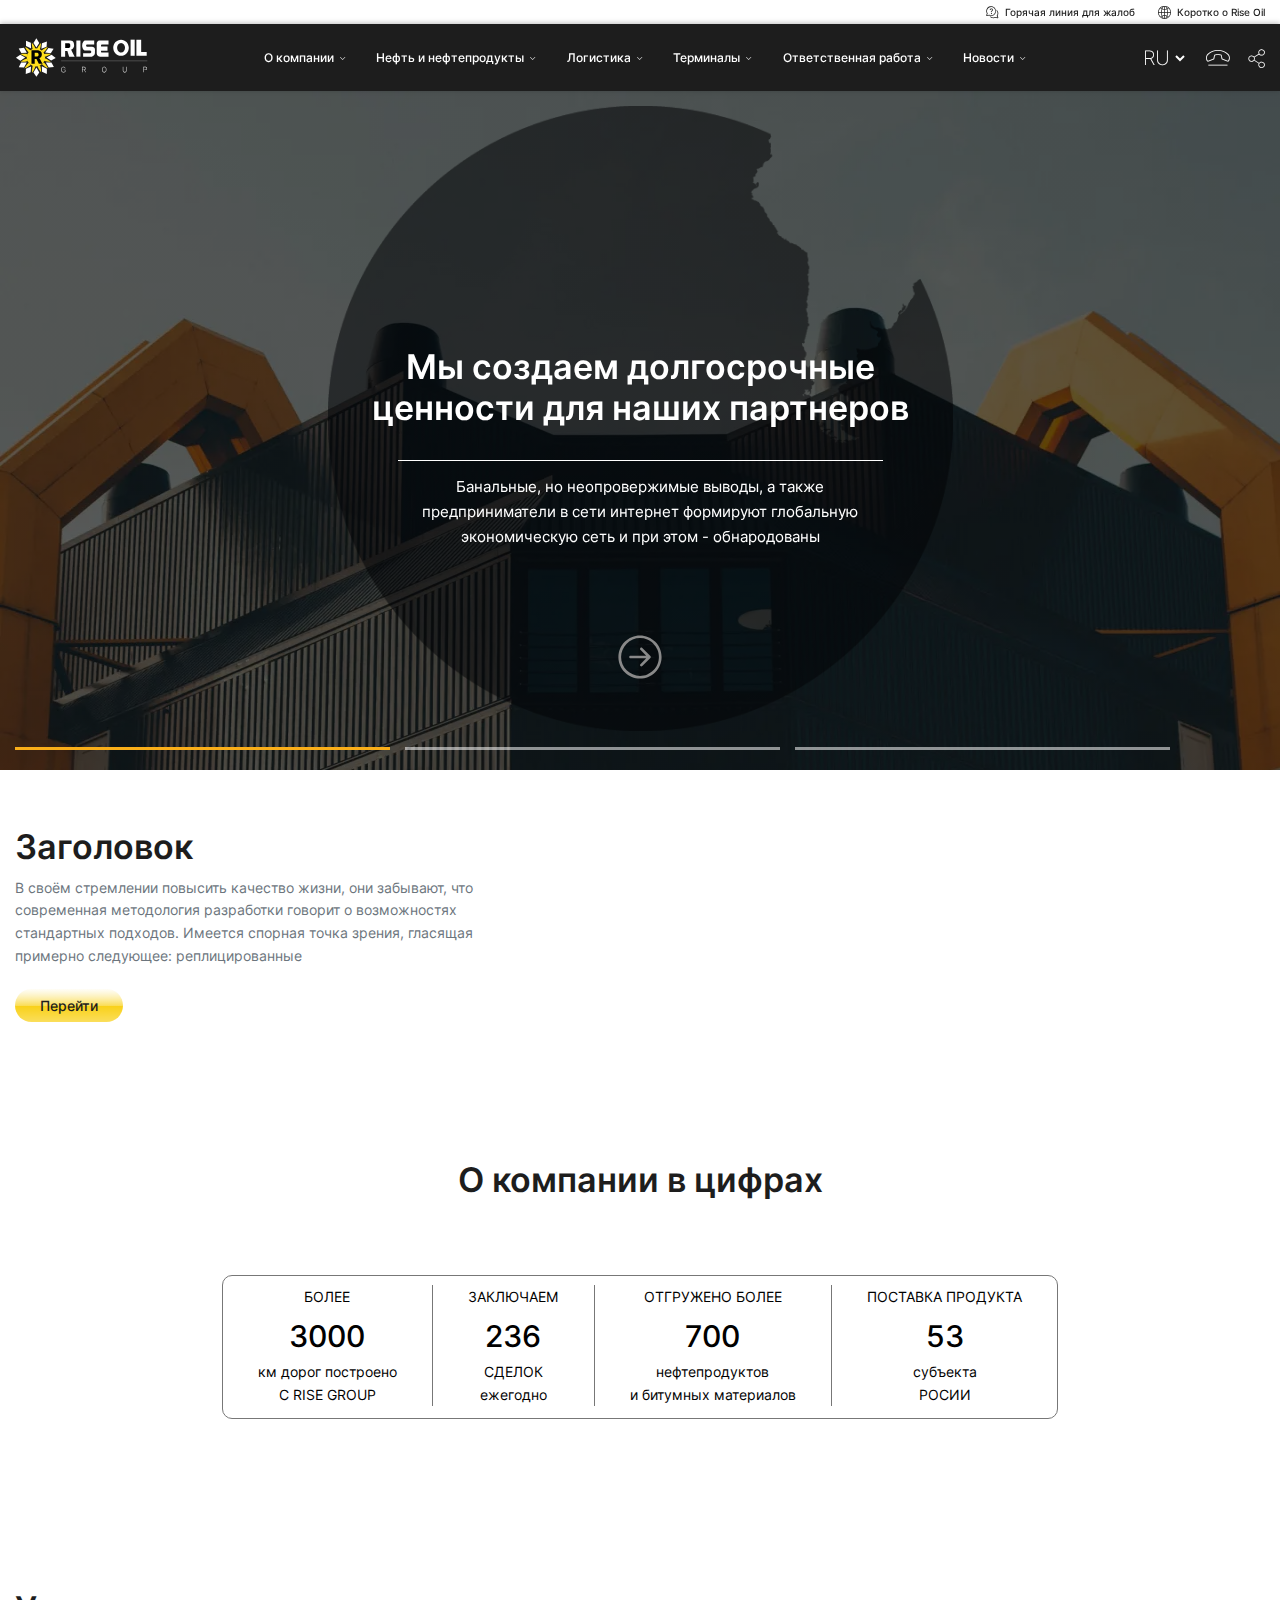
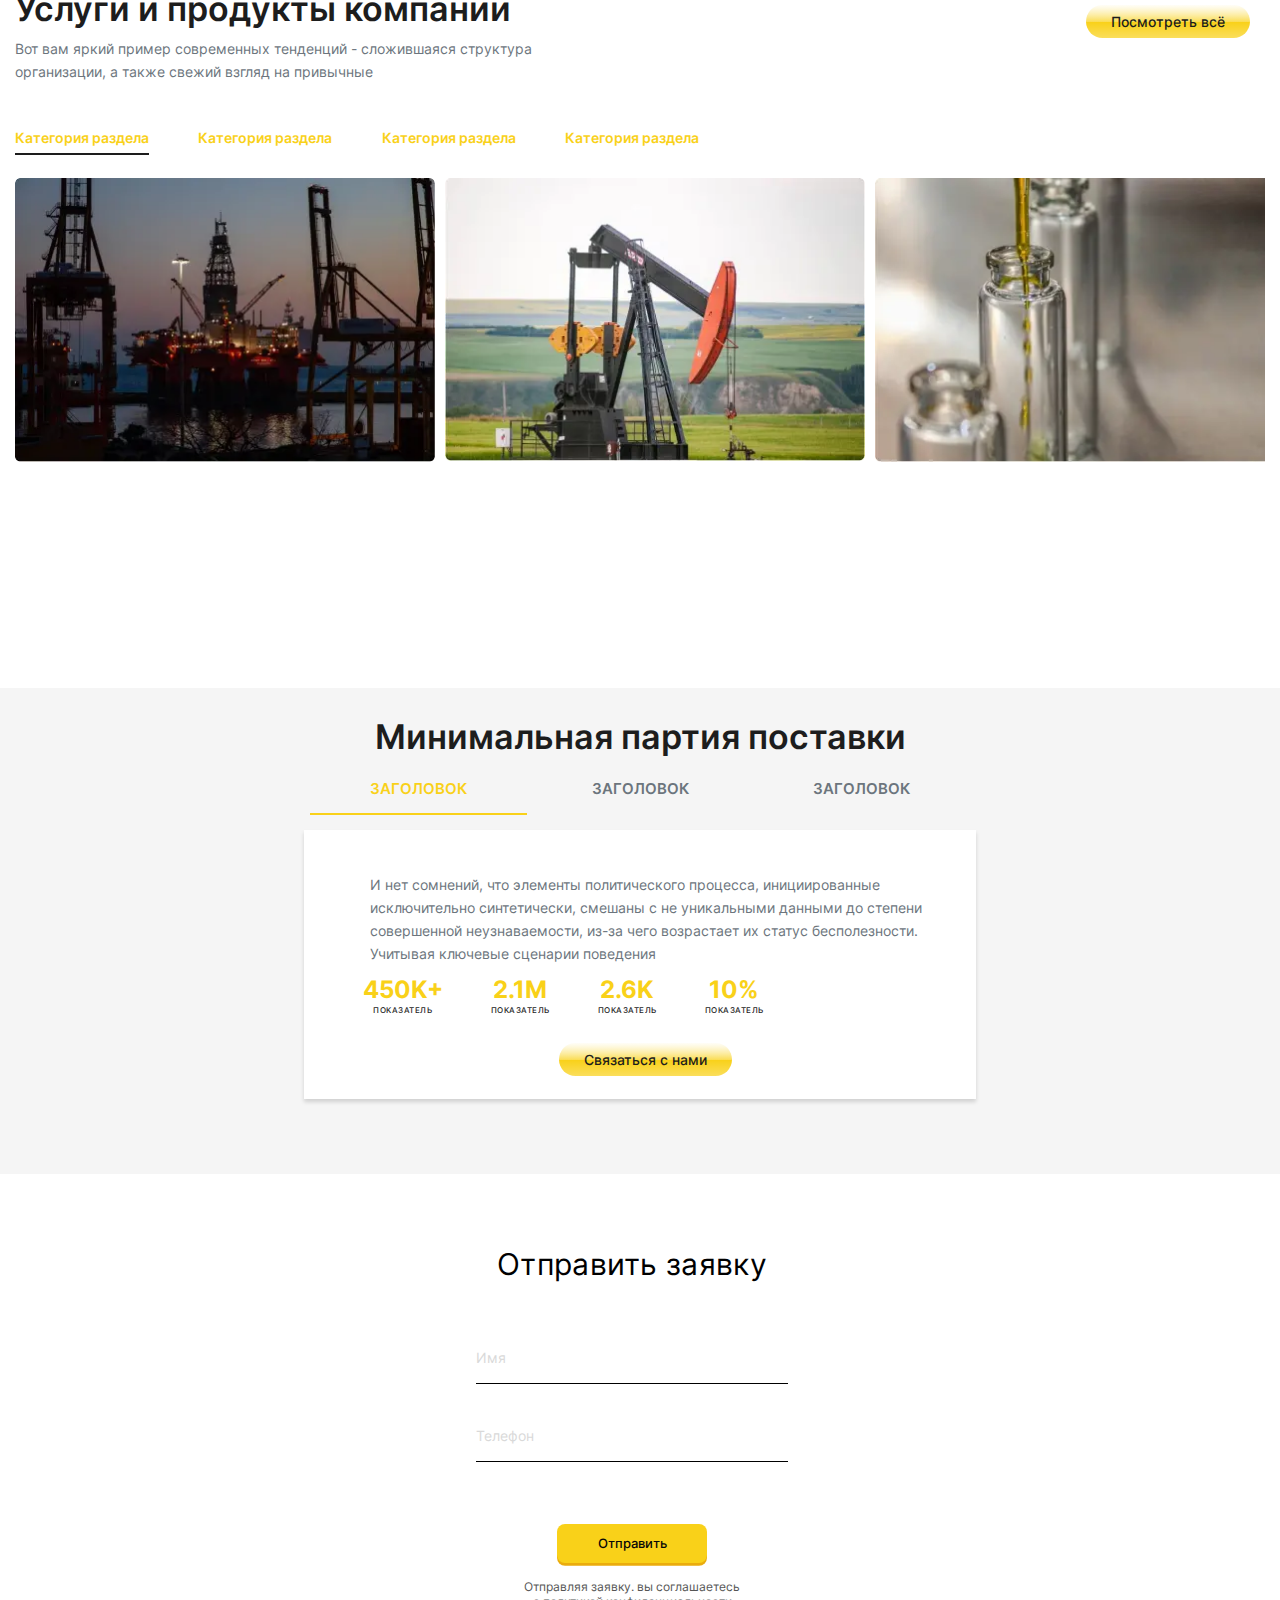
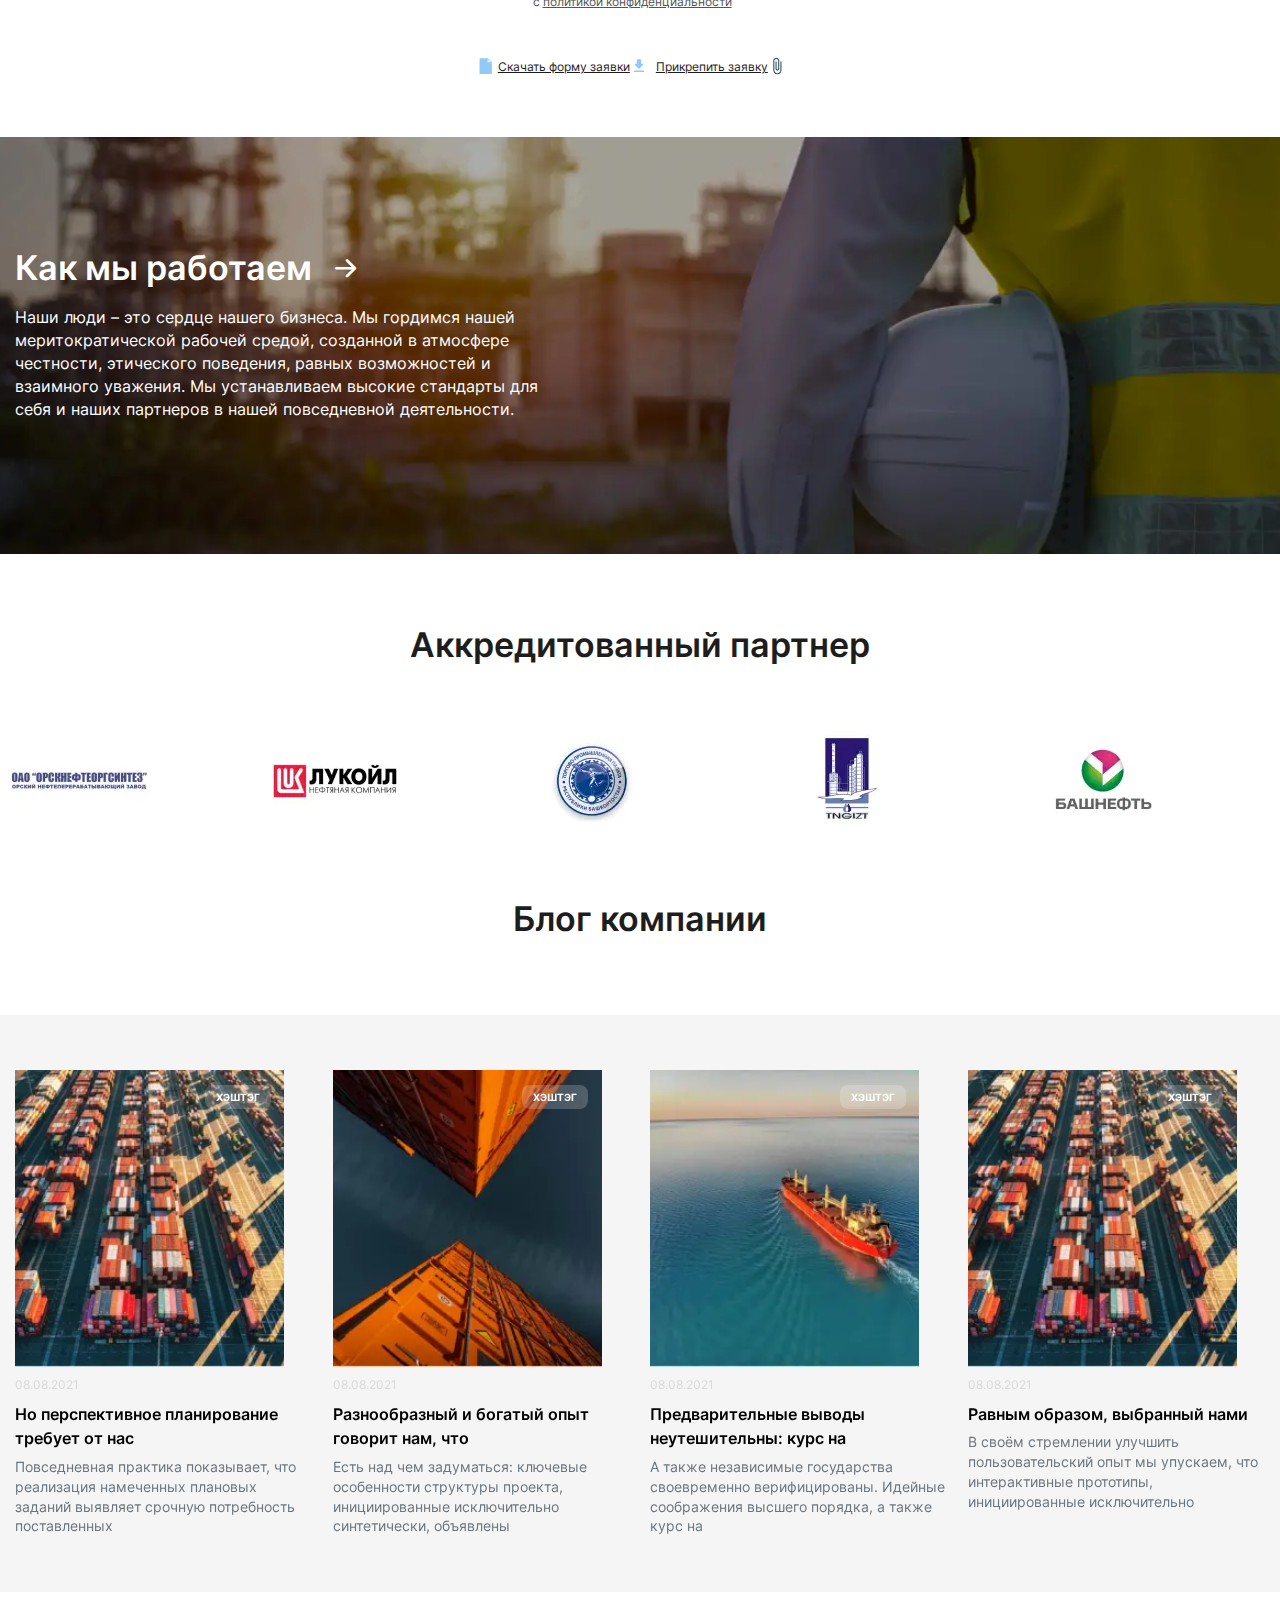
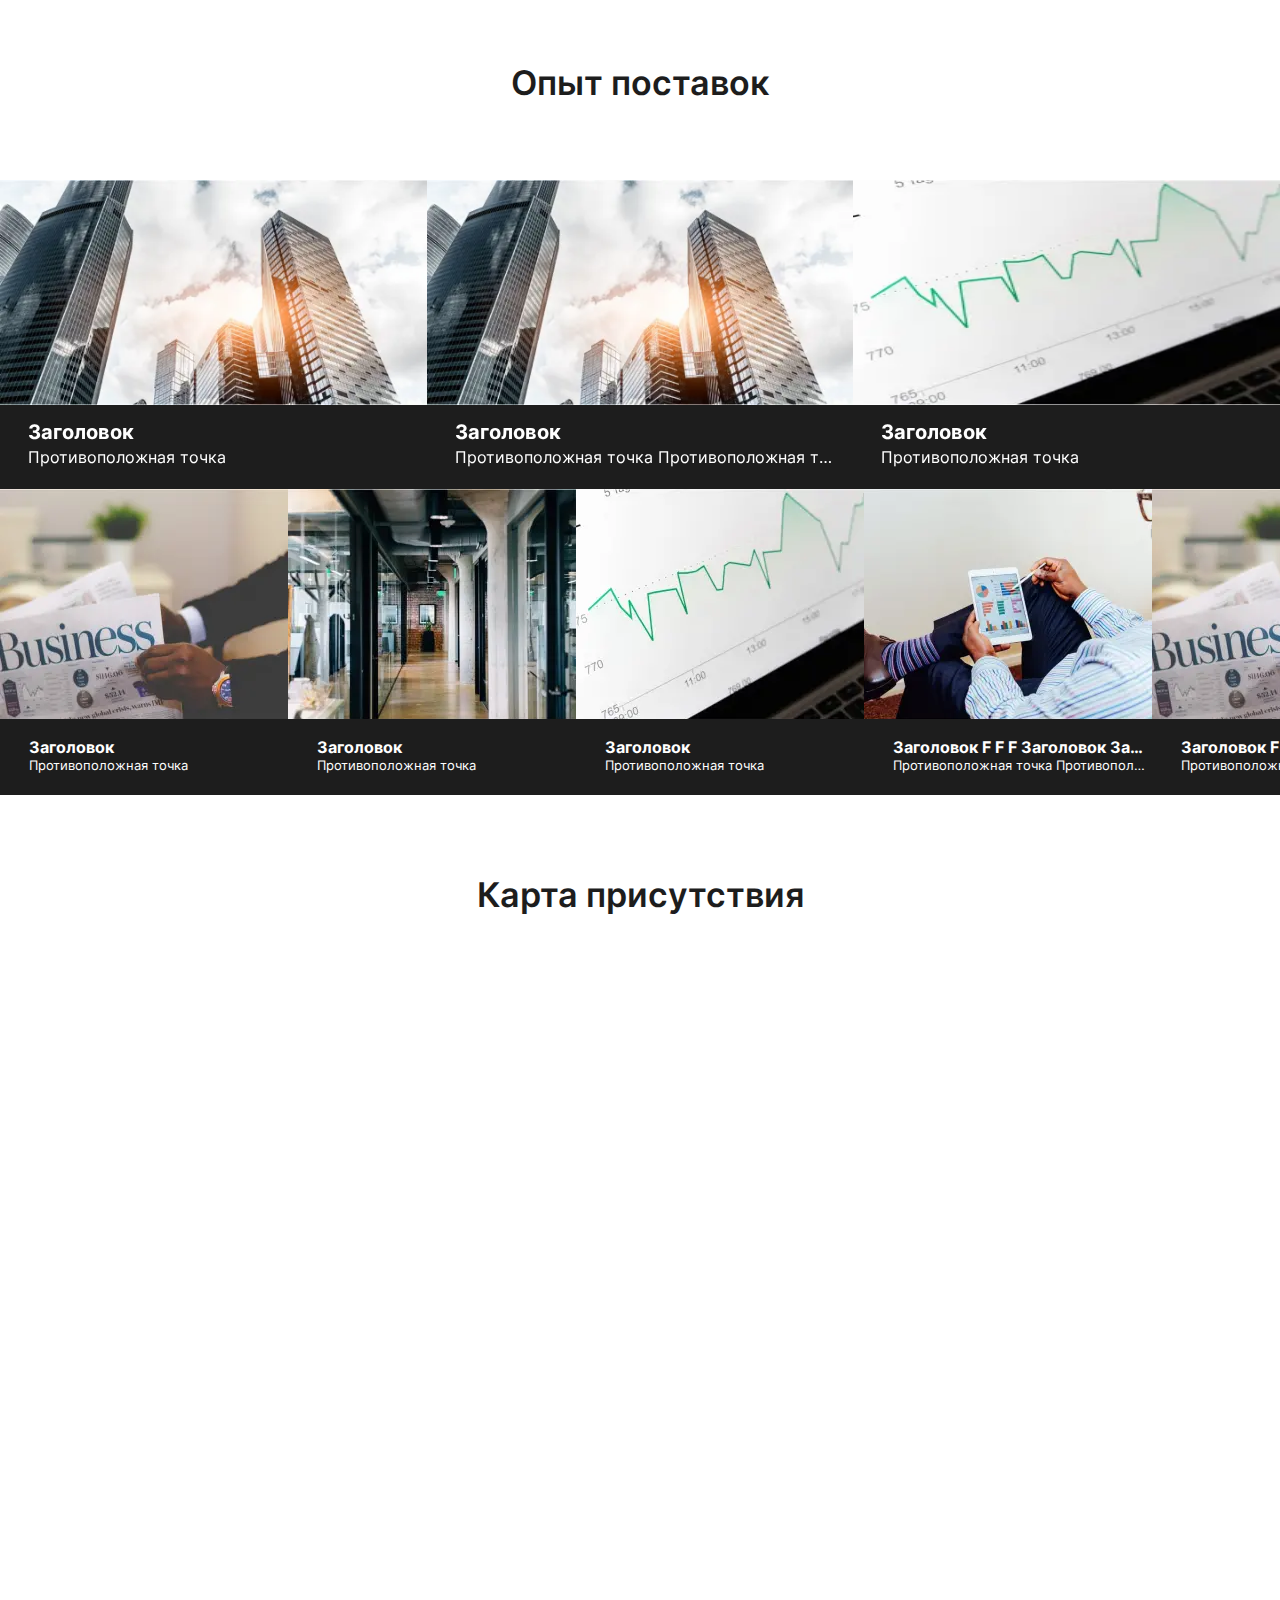
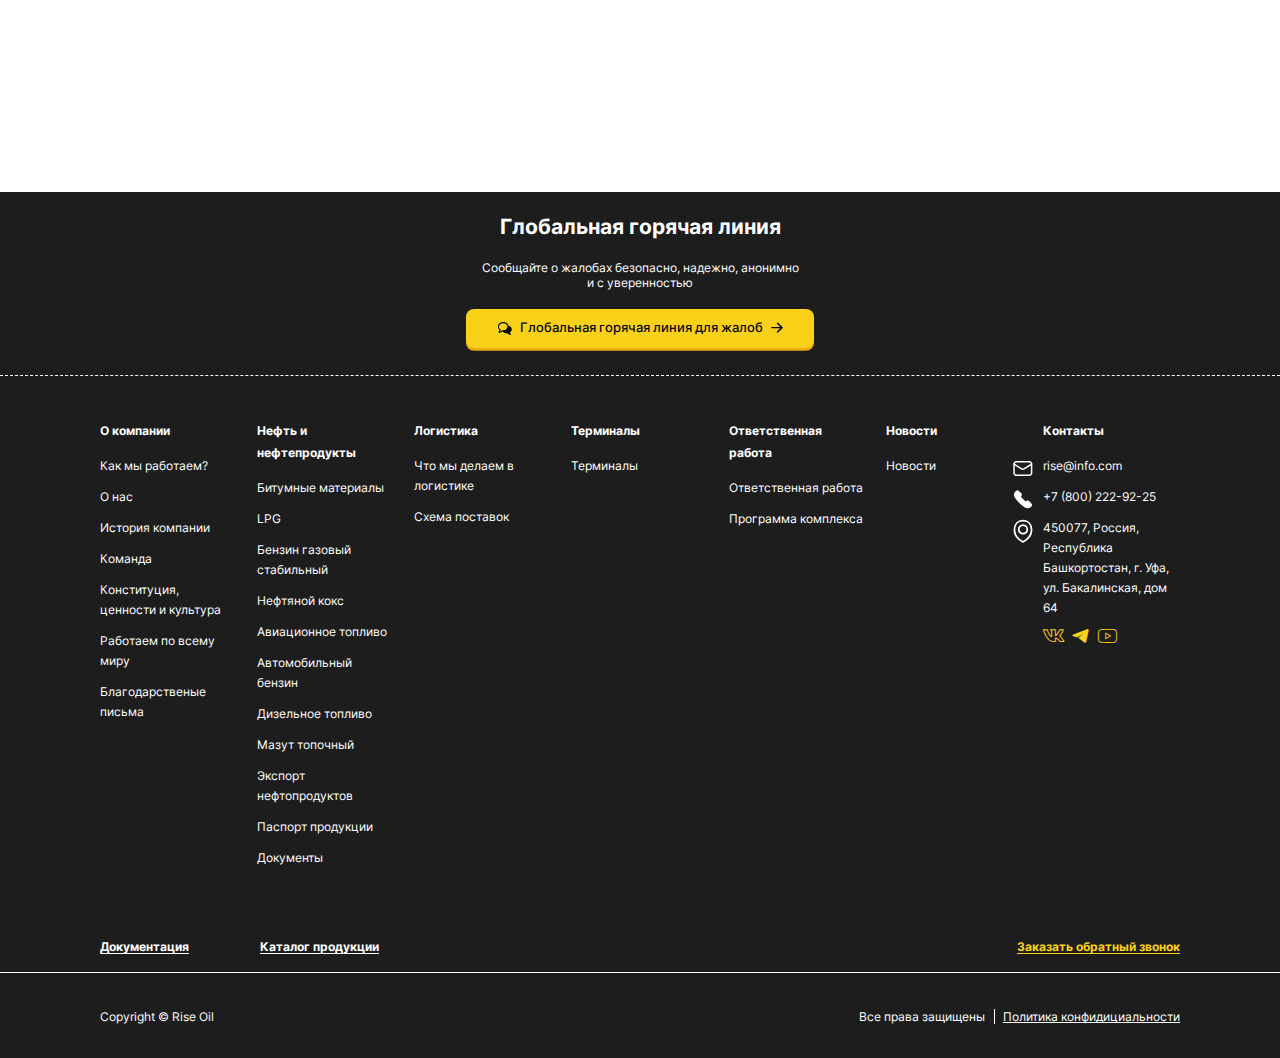
==== index.html @ a08489b4 "Add files via upload" ====
<!DOCTYPE html>
<html lang="ru">

<head>
	<title>Главная</title>
	<meta charset="UTF-8">
	<meta name="format-detection" content="telephone=no">
	<!-- <style>body{opacity: 0;}</style> -->
	<link rel="preload" as="font" href="fonts/icons.woff2" type="font/woff2" crossorigin>
	<link rel="preload" as="font" href="fonts/Inter-ExtraLight.woff2" type="font/woff2" crossorigin>
	<link rel="preload" as="font" href="fonts/Inter-Medium.woff2" type="font/woff2" crossorigin>
	<link rel="preload" as="font" href="fonts/Inter-Regular.woff2" type="font/woff2" crossorigin>
	<link rel="preload" as="font" href="fonts/Inter-SemiBold.woff2" type="font/woff2" crossorigin>
	<link rel="preload" as="font" href="fonts/Inter-Thin.woff2" type="font/woff2" crossorigin>
	<link rel="preload" as="font" href="fonts/Inter-Bold.woff2" type="font/woff2" crossorigin>

	<link rel="stylesheet" href="css/style.min.css?_v=20230121195123">
	<link rel="shortcut icon" href="favicon.ico">
	<!-- <meta name="robots" content="noindex, nofollow"> -->
	<meta name="viewport" content="width=device-width, initial-scale=1.0">
</head>

<body>
	<div class="wrapper">
		<header data-scroll="92" data-scroll-show="800" class="header">
			<div class="header__top-block header-top-block">
				<div data-da=".header-main-block__menu,991.98,last" class="header-top-block__container">
					<a href="#" class="header-top-block__hotline _icon-hotline">Горячая линия для жалоб</a>
					<a href=" #" class="header-top-block__info _icon-info">Коротко о Rise Oil</a>
				</div>
			</div>
			<nav class="header__main-block header-main-block">
				<div class="header-main-block__container">
					<a href="index.html" class="header-main-block__logo"><img src="img/header/logo3.svg" alt="Rise Oil"></a>
					<ul data-one-spoller data-spollers class="header-main-block__menu">
						<li сlass="header-main-block__item">
							<a data-spoller-close data-spoller href="#" class="header-main-block__link">О компании</a>
							<div class="header-main-block__submenu header-submenu">
								<div class="header-submenu__container">
									<div class="header-submenu__content">
										<h2 class="header-submenu__title">О компании</h2>
										<div class="header-submenu__text">Наше видение – это все более процветающий мир, в котором нефть и
											нефтепродукты беспрепятственно доставляются из любой точки мира в места наибольшего спроса.
											Мы стараемся делать это быстро и ответственно</div>
									</div>
									<ul class="header-submenu__items">
										<li class="header-submenu__item"><a href="#" class="header-submenu__link">Как мы работаем?</a></li>
										<li class="header-submenu__item"><a href="#" class="header-submenu__link">О нас</a></li>
										<li class="header-submenu__item"><a href="team.html" class="header-submenu__link">Команда</a></li>
										<li class="header-submenu__item"><a href="work-world.html" class="header-submenu__link">Работаем по
												всему миру</a>
										</li>
										<li class="header-submenu__item"><a href="#" class="header-submenu__link">История компании</a>
										</li>
										<li class="header-submenu__item"><a href="#" class="header-submenu__link">Конституция, ценности и
												культура </a>
										</li>
										<li class="header-submenu__item"><a href="#" class="header-submenu__link">Благодарственные письма</a>
										</li>
									</ul>
								</div>
							</div>
						</li>
						<li class="header-main-block__item">
							<a data-spoller-close data-spoller href="#" class="header-main-block__link">Нефть и нефтепродукты</a>
							<div class="header-main-block__submenu header-submenu">
								<div class="header-submenu__container">
									<div class="header-submenu__content">
										<h2 class="header-submenu__title">Нефть и нефтепродукты</h2>
										<div class="header-submenu__text">Наше видение – это все более процветающий мир, в котором нефть и
											нефтепродукты беспрепятственно доставляются из любой точки мира в места наибольшего спроса.
											Мы стараемся делать это быстро и ответственно</div>
									</div>
									<ul class="header-submenu__items">
										<li class="header-submenu__item"><a href="bitum.html" class="header-submenu__link">Битумные
												материалы</a></li>
										<li class="header-submenu__item"><a href="sug.html" class="header-submenu__link">LPG</a></li>
										<li class="header-submenu__item"><a href="bgs.html" class="header-submenu__link">Бензин газовый
												стабильный</a></li>
										<li class="header-submenu__item"><a href="#" class="header-submenu__link">Нефтяной кокс</a></li>
										<li class="header-submenu__item"><a href="#" class="header-submenu__link">Авиационное топливо</a></li>
										<li class="header-submenu__item"><a href="#" class="header-submenu__link">Автомобильный бензин</a></li>
										<li class="header-submenu__item"><a href="#" class="header-submenu__link">Дизельное топливо</a></li>
										<li class="header-submenu__item"><a href="#" class="header-submenu__link">Мазут топочный</a></li>
										<li class="header-submenu__item"><a href="#" class="header-submenu__link">Экспорт нефтопродуктов</a>
										</li>
										<li class="header-submenu__item"><a href="#" class="header-submenu__link">Паспорт продукции</a></li>
										<li class="header-submenu__item"><a href="#" class="header-submenu__link">Документы</a></li>
									</ul>
								</div>
							</div>
						</li>
						<li class="header-main-block__item">
							<a data-spoller-close data-spoller href="#" class="header-main-block__link">Логистика</a>
							<div class="header-main-block__submenu header-submenu">
								<div class="header-submenu__container">
									<div class="header-submenu__content">
										<h2 class="header-submenu__title">Логистика</h2>
										<div class="header-submenu__text">Наше видение – это все более процветающий мир, в котором нефть и
											нефтепродукты беспрепятственно доставляются из любой точки мира в места наибольшего спроса.
											Мы стараемся делать это быстро и ответственно</div>
									</div>
									<ul class="header-submenu__items">
										<li class="header-submenu__item"><a href="#" class="header-submenu__link">Что мы делаем в логистике</a>
										</li>
										<li class="header-submenu__item"><a href="#" class="header-submenu__link">Схема поставок</a></li>
									</ul>
								</div>
							</div>
						</li>
						<li class="header-main-block__item">
							<a data-spoller-close data-spoller href="#" class="header-main-block__link">Терминалы</a>
							<div class="header-main-block__submenu header-submenu">
								<div class="header-submenu__container">
									<div class="header-submenu__content">
										<h2 class="header-submenu__title">Терминалы</h2>
										<div class="header-submenu__text">Наше видение – это все более процветающий мир, в котором нефть и
											нефтепродукты беспрепятственно доставляются из любой точки мира в места наибольшего спроса.
											Мы стараемся делать это быстро и ответственно</div>
									</div>
									<ul class="header-submenu__items">
										<li class="header-submenu__item"><a href="terminal.html" class="header-submenu__link">Терминалы</a></li>
									</ul>
								</div>
							</div>
						</li>
						<li class="header-main-block__item">
							<a data-spoller-close data-spoller href="#" class="header-main-block__link">Ответственная работа</a>
							<div class="header-main-block__submenu header-submenu">
								<div class="header-submenu__container">
									<div class="header-submenu__content">
										<h2 class="header-submenu__title">Ответственная работа</h2>
										<div class="header-submenu__text">Наше видение – это все более процветающий мир, в котором нефть и
											нефтепродукты беспрепятственно доставляются из любой точки мира в места наибольшего спроса.
											Мы стараемся делать это быстро и ответственно</div>
									</div>
									<ul class="header-submenu__items">
										<li class="header-submenu__item"><a href="#" class="header-submenu__link">Ответственная работа</a></li>
										<li class="header-submenu__item"><a href="#" class="header-submenu__link">Программа комплекса</a></li>
									</ul>
								</div>
							</div>
						</li>
						<li class="header-main-block__item">
							<a data-spoller-close data-spoller href="#" class="header-main-block__link">Новости</a>
							<div class="header-main-block__submenu header-submenu">
								<div class="header-submenu__container">
									<div class="header-submenu__content">
										<h2 class="header-submenu__title">Новости</h2>
										<div class="header-submenu__text">Наше видение – это все более процветающий мир, в котором нефть и
											нефтепродукты беспрепятственно доставляются из любой точки мира в места наибольшего спроса.
											Мы стараемся делать это быстро и ответственно</div>
									</div>
									<ul class="header-submenu__items">
										<li class="header-submenu__item"><a href="news.html" class="header-submenu__link">Новости</a></li>
									</ul>
								</div>
							</div>
						</li>
						<div class="header-main-block__item header-main-block__item_networks">
							<a href="#" class="header-main-block__item_network-link _icon-vk"></a>
							<a href="#" class="header-main-block__item_network-link _icon-telegram"></a>
							<a href="#" class="header-main-block__item_network-link _icon-youtube"></a>
						</div>
					</ul>
					<div class="header-main-block__actions">
						<select class="header-main-block__language">
							<option value="ru" selected>ru</option>
							<option value="en">en</option>
							<option value="ch">ch</option>
						</select>
						<a href="tel:1234" class="header-main-block__phone _icon-phone"></a>
						<button type="button" class="header-main-block__share _icon-share"></button>
					</div>
					<button type="button" class="header__burger icon-menu"><span></span></button>
				</div>
			</nav>
		</header>

		<!-- <div class="preloader">
	<div class="preloader__image">
		<img class="preloader__image-white" src="img/preloader/WhitePetals.svg" alt="">
		<img class="preloader__image-yellow" src="img/preloader/YellowElements.svg" alt="">
		<div class="preloader__image-letter">
			<p>R</p>
		</div>
	</div>
</div> -->
		<main class="main-page">
			<section class="main-page__block-1 block-1">
				<div class="block-1__slider swiper">
					<div class="block-1__wrapper swiper-wrapper">
						<div class="block-1__slide swiper-slide block-1-slide">
							<div class="block-1-slide__bg">
								<picture><source srcset="img/main-page/block-1/bg-1.webp" type="image/webp"><img src="img/main-page/block-1/bg-1.jpg" alt="slide image"></picture>
							</div>
							<div class="block-1-slide__content">
								<picture><source srcset="img/main-page/block-1/map-1.webp" type="image/webp"><img class="block-1-slide__map" src="img/main-page/block-1/map-1.png" alt=""></picture>
								<h1 class="block-1-slide__title">Мы создаем долгосрочные ценности для наших партнеров</h1>
								<div class="block-1-slide__text">Банальные, но неопровержимые выводы, а также предприниматели в сети
									интернет формируют глобальную экономическую сеть и при этом - обнародованы</div>
								<a href="#" class="block-1-slide__button">
									<img src="img/main-page/arrow.svg" alt="Перейти">
								</a>
							</div>
						</div>
						<div class="block-1__slide swiper-slide block-1-slide">
							<div class="block-1-slide__bg"><picture><source data-srcset="img/bgs-page/1.webp" srcset="[data-uri]" type="image/webp"><img src="[data-uri]"  class="swiper-lazy" data-src="img/bgs-page/1.jpg" alt=""></picture></div>
							<div class="block-1-slide__content">
								<picture><source srcset="img/main-page/block-1/map-1.webp" type="image/webp"><img class="block-1-slide__map" src="img/main-page/block-1/map-1.png" alt=""></picture>
								<h1 class="block-1-slide__title">Заголовок</h1>
								<div class="block-1-slide__text">Банальные, но неопровержимые выводы, а также предприниматели в сети
									интернет формируют глобальную экономическую сеть и при этом - обнародованы</div>
								<a href="#" class="block-1-slide__button">
									<img src="img/main-page/arrow.svg" alt="Перейти">
								</a>
							</div>
						</div>
						<div class="block-1__slide swiper-slide block-1-slide">
							<div class="block-1-slide__bg"><picture><source data-srcset="img/sug-page/bg.webp" srcset="[data-uri]" type="image/webp"><img src="[data-uri]"  class="swiper-lazy" data-src="img/sug-page/bg.jpg" alt=""></picture></div>
							<div class="block-1-slide__content">
								<picture><source srcset="img/main-page/block-1/map-1.webp" type="image/webp"><img class="block-1-slide__map" src="img/main-page/block-1/map-1.png" alt=""></picture>
								<h1 class="block-1-slide__title">Заголовок</h1>
								<div class="block-1-slide__text">Банальные, но неопровержимые выводы, а также предприниматели в сети
									интернет формируют глобальную экономическую сеть и при этом - обнародованы</div>
								<a href="#" class="block-1-slide__button">
									<img src="img/main-page/arrow.svg" alt="Перейти">
								</a>
							</div>
						</div>
					</div>
					<div class="block-1__container">
						<div class="block-1__pagination"></div>
					</div>
				</div>
			</section>
			<section class="main-page__block-2 block-2">
				<div class="block-2__container">
					<div class="block-2__content">
						<h2 data-da=".block-2,992,first" class="block-2__title">Заголовок</h2>
						<div class="block-2__text">В своём стремлении повысить качество жизни, они забывают, что современная
							методология разработки говорит о возможностях стандартных подходов. Имеется спорная точка зрения, гласящая
							примерно следующее: реплицированные</div>
						<a href="#" class="block-2__button">Перейти</a>
					</div>
					<div class="block-2__images">
						<a href="#" class="block-2__image"><picture><source data-srcset="img/main-page/block-2/1.webp" srcset="[data-uri]" type="image/webp"><img src="[data-uri]"  data-src="img/main-page/block-2/1.jpg" alt="Image"></picture></a>
						<a href="#" class="block-2__image"><picture><source data-srcset="img/main-page/block-2/1.webp" srcset="[data-uri]" type="image/webp"><img src="[data-uri]"  data-src="img/main-page/block-2/1.jpg" alt="Image"></picture></a>
					</div>
				</div>
			</section>
			<section class="main-page__block-3 block-3">
				<div class="block-3__container">
					<h2 class="block-3__title">О компании в цифрах</h2>
					<div class="block-3__body">
						<div class="block-3__border-body">
							<div class="block-3__item">
								<div class="block-3__subtitle">БОЛЕЕ</div>
								<div class="block-3__value">3000</div>
								<div class="block-3__text">км дорог построено<br> С RISE GROUP</div>
							</div>
							<div class="block-3__item">
								<div class="block-3__subtitle">ЗАКЛЮЧАЕМ</div>
								<div class="block-3__value">236</div>
								<div class="block-3__text">СДЕЛОК<br> ежегодно</div>
							</div>
							<div class="block-3__item">
								<div class="block-3__subtitle">ОТГРУЖЕНО БОЛЕЕ</div>
								<div class="block-3__value">700</div>
								<div class="block-3__text">нефтепродуктов<br> и битумных материалов</div>
							</div>
							<div class="block-3__item">
								<div class="block-3__subtitle">ПОСТАВКА ПРОДУКТА</div>
								<div class="block-3__value">53</div>
								<div class="block-3__text">субъекта <br>РОСИИ</div>
							</div>
						</div>
					</div>
				</div>
			</section>
			<section class="main-page__block-4 block-4">
				<div class="block-4__container">
					<div class="block-4__header">
						<h2 class="block-4__title">Услуги и продукты компании</h2>
						<a data-da=".block-4__container,768,last" href="#" class="block-4__button">Посмотреть всё</a>
					</div>
					<div class="block-4__text">Вот вам яркий пример современных тенденций - сложившаяся структура
						организации, а также свежий взгляд на привычные</div>
					<div data-tabs class="block-4__tabs block-4-tabs">
						<nav data-tabs-titles class="block-4-tabs__navigation">
							<button type="button" class="block-4-tabs__title _tab-active">Категория раздела</button>
							<button type="button" class="block-4-tabs__title">Категория раздела</button>
							<button type="button" class="block-4-tabs__title">Категория раздела</button>
							<button type="button" class="block-4-tabs__title">Категория раздела</button>
						</nav>
						<div data-tabs-body class="block-4-tabs__content">
							<div class="block-4-tabs__body">
								<div class="block-4-tabs__slider swiper">
									<div class="block-4-tabs__wrapper swiper-wrapper">
										<div class="block-4-tabs__slide swiper-slide">
											<a href="#" class="block-4-tabs__image"><picture><source data-srcset="img/main-page/block-4/1.webp" srcset="[data-uri]" type="image/webp"><img src="[data-uri]"  class="swiper-lazy" data-src="img/main-page/block-4/1.jpg" alt="Image"></picture></a>
										</div>
										<div class="block-4-tabs__slide swiper-slide">
											<a href="#" class="block-4-tabs__image"><picture><source data-srcset="img/main-page/block-4/2.webp" srcset="[data-uri]" type="image/webp"><img src="[data-uri]"  class="swiper-lazy" data-src="img/main-page/block-4/2.jpg" alt="Image"></picture></a>
										</div>
										<div class="block-4-tabs__slide swiper-slide">
											<a href="#" class="block-4-tabs__image"><picture><source data-srcset="img/main-page/block-4/3.webp" srcset="[data-uri]" type="image/webp"><img src="[data-uri]"  class="swiper-lazy" data-src="img/main-page/block-4/3.jpg" alt="Image"></picture></a>
										</div>
										<div class="block-4-tabs__slide swiper-slide">
											<a href="#" class="block-4-tabs__image"><picture><source data-srcset="img/main-page/block-4/1.webp" srcset="[data-uri]" type="image/webp"><img src="[data-uri]"  class="swiper-lazy" data-src="img/main-page/block-4/1.jpg" alt="Image"></picture></a>
										</div>
										<div class="block-4-tabs__slide swiper-slide">
											<a href="#" class="block-4-tabs__image"><picture><source data-srcset="img/main-page/block-4/1.webp" srcset="[data-uri]" type="image/webp"><img src="[data-uri]"  class="swiper-lazy" data-src="img/main-page/block-4/1.jpg" alt="Image"></picture></a>
										</div>
										<div class="block-4-tabs__slide swiper-slide">
											<a href="#" class="block-4-tabs__image"><picture><source data-srcset="img/main-page/block-4/1.webp" srcset="[data-uri]" type="image/webp"><img src="[data-uri]"  class="swiper-lazy" data-src="img/main-page/block-4/1.jpg" alt="Image"></picture></a>
										</div>
									</div>
								</div>
							</div>
							<div class="block-4-tabs__body">
								<div class="block-4-tabs__slider swiper">
									<div class="block-4-tabs__wrapper swiper-wrapper">
										<div class="block-4-tabs__slide swiper-slide">
											<a href="#" class="block-4-tabs__image"><picture><source data-srcset="img/main-page/block-4/2.webp" srcset="[data-uri]" type="image/webp"><img src="[data-uri]"  class="swiper-lazy" data-src="img/main-page/block-4/2.jpg" alt="Image"></picture></a>
										</div>
										<div class="block-4-tabs__slide swiper-slide">
											<a href="#" class="block-4-tabs__image"><picture><source data-srcset="img/main-page/block-4/2.webp" srcset="[data-uri]" type="image/webp"><img src="[data-uri]"  class="swiper-lazy" data-src="img/main-page/block-4/2.jpg" alt="Image"></picture></a>
										</div>
									</div>
								</div>
							</div>
							<div class="block-4-tabs__body">
								<div class="block-4-tabs__slider swiper">
									<div class="block-4-tabs__wrapper swiper-wrapper">
										<div class="block-4-tabs__slide swiper-slide">
											<a href="#" class="block-4-tabs__image"><picture><source data-srcset="img/main-page/block-4/1.webp" srcset="[data-uri]" type="image/webp"><img src="[data-uri]"  class="swiper-lazy" data-src="img/main-page/block-4/1.jpg" alt="Image"></picture></a>
										</div>
										<div class="block-4-tabs__slide swiper-slide">
											<a href="#" class="block-4-tabs__image"><picture><source data-srcset="img/main-page/block-4/2.webp" srcset="[data-uri]" type="image/webp"><img src="[data-uri]"  class="swiper-lazy" data-src="img/main-page/block-4/2.jpg" alt="Image"></picture></a>
										</div>
										<div class="block-4-tabs__slide swiper-slide">
											<a href="#" class="block-4-tabs__image"><picture><source data-srcset="img/main-page/block-4/3.webp" srcset="[data-uri]" type="image/webp"><img src="[data-uri]"  class="swiper-lazy" data-src="img/main-page/block-4/3.jpg" alt="Image"></picture></a>
										</div>
									</div>
								</div>
							</div>
							<div class="block-4-tabs__body">
								<div class="block-4-tabs__slider swiper">
									<div class="block-4-tabs__wrapper swiper-wrapper">
										<div class="block-4-tabs__slide swiper-slide">
											<a href="#" class="block-4-tabs__image"><picture><source data-srcset="img/main-page/block-4/1.webp" srcset="[data-uri]" type="image/webp"><img src="[data-uri]"  class="swiper-lazy" data-src="img/main-page/block-4/1.jpg" alt="Image"></picture></a>
										</div>
										<div class="block-4-tabs__slide swiper-slide">
											<a href="#" class="block-4-tabs__image"><picture><source data-srcset="img/main-page/block-4/2.webp" srcset="[data-uri]" type="image/webp"><img src="[data-uri]"  class="swiper-lazy" data-src="img/main-page/block-4/2.jpg" alt="Image"></picture></a>
										</div>
										<div class="block-4-tabs__slide swiper-slide">
											<a href="#" class="block-4-tabs__image"><picture><source data-srcset="img/main-page/block-4/3.webp" srcset="[data-uri]" type="image/webp"><img src="[data-uri]"  class="swiper-lazy" data-src="img/main-page/block-4/3.jpg" alt="Image"></picture></a>
										</div>
										<div class="block-4-tabs__slide swiper-slide">
											<a href="#" class="block-4-tabs__image"><picture><source data-srcset="img/main-page/block-4/1.webp" srcset="[data-uri]" type="image/webp"><img src="[data-uri]"  class="swiper-lazy" data-src="img/main-page/block-4/1.jpg" alt="Image"></picture></a>
										</div>
										<div class="block-4-tabs__slide swiper-slide">
											<a href="#" class="block-4-tabs__image"><picture><source data-srcset="img/main-page/block-4/1.webp" srcset="[data-uri]" type="image/webp"><img src="[data-uri]"  class="swiper-lazy" data-src="img/main-page/block-4/1.jpg" alt="Image"></picture></a>
										</div>
										<div class="block-4-tabs__slide swiper-slide">
											<a href="#" class="block-4-tabs__image"><picture><source data-srcset="img/main-page/block-4/1.webp" srcset="[data-uri]" type="image/webp"><img src="[data-uri]"  class="swiper-lazy" data-src="img/main-page/block-4/1.jpg" alt="Image"></picture></a>
										</div>
									</div>
								</div>
							</div>
						</div>
					</div>
				</div>
			</section>
			<section class="main-page__block-5 block-5">
				<div class="block-5__container">
					<h2 class="block-5__title">Минимальная партия поставки</h2>
					<div data-tabs class="block-5__tabs">
						<nav data-tabs-titles class="block-5__navigation">
							<button type="button" class="block-5__subtitle _tab-active">ЗАГОЛОВОК</button>
							<button type="button" class="block-5__subtitle">ЗАГОЛОВОК</button>
							<button type="button" class="block-5__subtitle">ЗАГОЛОВОК</button>
						</nav>
						<div data-tabs-body class="block-5__content">
							<div class="block-5__body">
								<div class="block-5__tab-item block-5-tab-item">
									<a href="#" class="block-5-tab-item__image"><picture><source data-srcset="img/main-page/block-5/1.webp" srcset="[data-uri]" type="image/webp"><img src="[data-uri]"  data-data-src="img/main-page/block-5/1.jpg" alt="Партия поставки"></picture></a>
									<div class="block-5-tab-item_content">
										<div class="block-5-tab-item__text">И нет сомнений, что элементы политического процесса,
											инициированные исключительно синтетически, смешаны с не уникальными данными до степени совершенной
											неузнаваемости, из-за чего возрастает их статус бесполезности. Учитывая ключевые сценарии
											поведения</div>
										<div class="block-5-tab-item__indicators">
											<div class="block-5-tab-item__indicator">
												<div class="block-5-tab-item__value">450K+</div>
												<div class="block-5-tab-item__type">показатель</div>
											</div>
											<div class="block-5-tab-item__indicator">
												<div class="block-5-tab-item__value">2.1M</div>
												<div class="block-5-tab-item__type">показатель</div>
											</div>
											<div class="block-5-tab-item__indicator">
												<div class="block-5-tab-item__value">2.6K</div>
												<div class="block-5-tab-item__type">показатель</div>
											</div>
											<div class="block-5-tab-item__indicator">
												<div class="block-5-tab-item__value">10%</div>
												<div class="block-5-tab-item__type">показатель</div>
											</div>
										</div>
									</div>
								</div>
								<a href="#" class="block-5-tab-item__button">Связаться с нами</a>
							</div>
							<div class="block-5__body">
								<div class="block-5__tab-item block-5-tab-item">
									<a href="#" class="block-5-tab-item__image"><picture><source data-srcset="img/main-page/block-5/1.webp" srcset="[data-uri]" type="image/webp"><img src="[data-uri]"  data-data-src="img/main-page/block-5/1.jpg" alt="Партия поставки"></picture></a>
									<div class="block-5-tab-item_content">
										<div class="block-5-tab-item__text">Lorem ipsum dolor sit amet consectetur adipisicing elit. Quos
											nihil reiciendis autem qui fugit! Ex velit explicabo suscipit porro similique?</div>
										<div class="block-5-tab-item__indicators">
											<div class="block-5-tab-item__indicator">
												<div class="block-5-tab-item__value">450K+</div>
												<div class="block-5-tab-item__type">показатель</div>
											</div>
											<div class="block-5-tab-item__indicator">
												<div class="block-5-tab-item__value">2.1M</div>
												<div class="block-5-tab-item__type">показатель</div>
											</div>
											<div class="block-5-tab-item__indicator">
												<div class="block-5-tab-item__value">2.6K</div>
												<div class="block-5-tab-item__type">показатель</div>
											</div>
											<div class="block-5-tab-item__indicator">
												<div class="block-5-tab-item__value">10%</div>
												<div class="block-5-tab-item__type">показатель</div>
											</div>
										</div>
									</div>
								</div>
								<a href="#" class="block-5-tab-item__button">Связаться с нами</a>
							</div>
							<div class="block-5__body">
								<div class="block-5__tab-item block-5-tab-item">
									<a href="#" class="block-5-tab-item__image"><picture><source data-srcset="img/main-page/block-5/1.webp" srcset="[data-uri]" type="image/webp"><img src="[data-uri]"  data-data-src="img/main-page/block-5/1.jpg" alt="Партия поставки"></picture></a>
									<div class="block-5-tab-item_content">
										<div class="block-5-tab-item__text">Lorem ipsum, dolor sit amet consectetur adipisicing elit.
											Reiciendis eveniet, id eligendi repellendus tenetur amet repellat ullam mollitia accusantium vitae
											dicta temporibus alias dolore deserunt! Recusandae modi nulla dolorem dolorum placeat vel voluptas
											minus voluptate asperiores! Iure, repellat amet, labore, odit ut ea accusamus numquam illum eaque
											aperiam laboriosam a? Lorem ipsum dolor sit amet consectetur adipisicing elit. Amet beatae,
											voluptates blanditiis consequuntur sed inventore minima placeat architecto, nisi cum optio
											officiis quod dolore quibusdam ab. Quae et reprehenderit incidunt.</div>
										<div class="block-5-tab-item__indicators">
											<div class="block-5-tab-item__indicator">
												<div class="block-5-tab-item__value">450K+</div>
												<div class="block-5-tab-item__type">показатель</div>
											</div>
											<div class="block-5-tab-item__indicator">
												<div class="block-5-tab-item__value">2.1M</div>
												<div class="block-5-tab-item__type">показатель</div>
											</div>
											<div class="block-5-tab-item__indicator">
												<div class="block-5-tab-item__value">2.6K</div>
												<div class="block-5-tab-item__type">показатель</div>
											</div>
											<div class="block-5-tab-item__indicator">
												<div class="block-5-tab-item__value">10%</div>
												<div class="block-5-tab-item__type">показатель</div>
											</div>
										</div>
									</div>
								</div>
								<a href="#" class="block-5-tab-item__button">Связаться с нами</a>
							</div>
						</div>
					</div>
				</div>
			</section>
			<section class="main-page__block-6 block-6">
				<div class="block-6__container">
					<div class="request__body request__body_white">
						<h2 class="request__title">Отправить заявку</h2>
						<form id="form" data-popup-message="#request-popup" action="#" class="request__form">
							<input id="form-name" data-required autocomplete="off" type="text" name="form[]" data-error="" placeholder="Имя" class="request__input request__input_white">
							<input id="form-phone" data-required autocomplete="off" type="text" name="form[]" data-error="" placeholder="Телефон" class="request__input request__input_white">
							<button type="submit" class="request__button">Отправить</button>
						</form>
						<div class="request__privacy request__privacy_white">
							Отправляя заявку. вы соглашаетесь с <a href="#" class="request__privacy-link">политикой
								конфиденциальности</a>
						</div>
						<div class="request__requests request__requests_white">
							<a href="#" class="request__download">Скачать форму заявки</a>
							<a href="#" class="request__upload">Прикрепить заявку</a>
						</div>
					</div>
				</div>
			</section>
			<section class="main-page__block-7 block-7">
				<div class="block-7__container">
					<a href="#" class="block-7__link-title">
						<h2 class="block-7__title">Как мы работаем</h2>
					</a>
					<div class="block-7__text">Наши люди – это сердце нашего бизнеса. Мы гордимся нашей меритократической рабочей
						средой, созданной в атмосфере честности, этического поведения, равных возможностей и взаимного уважения. Мы
						устанавливаем высокие стандарты для себя и наших партнеров в нашей повседневной деятельности.</div>
				</div>
			</section>
			<section class="main-page__block-8 block-8">
				<div class="block-8__container">
					<h2 class="block-8__title">Аккредитованный партнер</h2>
					<div class="block-8__slider swiper">
						<div class="block-8__wrapper swiper-wrapper">
							<div class="block-8__slide swiper-slide">
								<a href="#" class="block-8__item"><picture><source data-srcset="img/main-page/block-8/1.webp" srcset="[data-uri]" type="image/webp"><img src="[data-uri]"  class="swiper-lazy" data-src="img/main-page/block-8/1.jpg" alt="Газпром нефть"></picture></a>
							</div>
							<div class="block-8__slide swiper-slide">
								<a href="#" class="block-8__item"><picture><source data-srcset="img/main-page/block-8/2.webp" srcset="[data-uri]" type="image/webp"><img src="[data-uri]"  class="swiper-lazy" data-src="img/main-page/block-8/2.jpg" alt="ОРСКНЕФТЕОРГСИНТЕЗ"></picture></a>
							</div>
							<div class="block-8__slide swiper-slide">
								<a href="#" class="block-8__item"><picture><source data-srcset="img/main-page/block-8/3.webp" srcset="[data-uri]" type="image/webp"><img src="[data-uri]"  class="swiper-lazy" data-src="img/main-page/block-8/3.jpg" alt="Лукойл"></picture></a>
							</div>
							<div class="block-8__slide swiper-slide">
								<a href="#" class="block-8__item"><picture><source data-srcset="img/main-page/block-8/4.webp" srcset="[data-uri]" type="image/webp"><img src="[data-uri]"  class="swiper-lazy" data-src="img/main-page/block-8/4.jpg" alt="ТПП Ресупблики Башкиртостан"></picture></a>
							</div>
							<div class="block-8__slide swiper-slide">
								<a href="#" class="block-8__item"><picture><source data-srcset="img/main-page/block-8/5.webp" srcset="[data-uri]" type="image/webp"><img src="[data-uri]"  class="swiper-lazy" data-src="img/main-page/block-8/5.jpg" alt="TNGIZT"></picture></a>
							</div>
							<div class="block-8__slide swiper-slide">
								<a href="#" class="block-8__item"><picture><source data-srcset="img/main-page/block-8/6.webp" srcset="[data-uri]" type="image/webp"><img src="[data-uri]"  class="swiper-lazy" data-src="img/main-page/block-8/6.jpg" alt="Башнефть"></picture></a>
							</div>
							<div class="block-8__slide swiper-slide">
								<a href="#" class="block-8__item"><picture><source data-srcset="img/main-page/block-8/7.webp" srcset="[data-uri]" type="image/webp"><img src="[data-uri]"  class="swiper-lazy" data-src="img/main-page/block-8/7.jpg" alt="Роснефть"></picture></a>
							</div>
							<div class="block-8__slide swiper-slide">
								<a href="#" class="block-8__item"><picture><source data-srcset="img/main-page/block-8/7.webp" srcset="[data-uri]" type="image/webp"><img src="[data-uri]"  class="swiper-lazy" data-src="img/main-page/block-8/7.jpg" alt="Роснефть"></picture></a>
							</div>
							<div class="block-8__slide swiper-slide">
								<a href="#" class="block-8__item"><picture><source data-srcset="img/main-page/block-8/7.webp" srcset="[data-uri]" type="image/webp"><img src="[data-uri]"  class="swiper-lazy" data-src="img/main-page/block-8/7.jpg" alt="Роснефть"></picture></a>
							</div>
							<div class="block-8__slide swiper-slide">
								<a href="#" class="block-8__item"><picture><source data-srcset="img/main-page/block-8/7.webp" srcset="[data-uri]" type="image/webp"><img src="[data-uri]"  class="swiper-lazy" data-src="img/main-page/block-8/7.jpg" alt="Роснефть"></picture></a>
							</div>
						</div>
					</div>
				</div>
			</section>
			<section class="main-page__block-9 block-9">
				<h2 class="block-9__title">Блог компании</h2>
				<div class="block-9__items">
					<div class="block-9__container">
						<div class="block-9__slider swiper">
							<div class="block-9__wrapper swiper-wrapper">
								<div class="block-9__slide swiper-slide">
									<a href="#" class="block-9__item block-9-item">
										<div class="block-9-item__image-body">
											<picture><source data-srcset="img/main-page/block-9/1.webp" srcset="[data-uri]" type="image/webp"><img src="[data-uri]"  class="swiper-lazy" data-src="img/main-page/block-9/1.jpg" alt="Читать далее"></picture>
											<div class="block-9-item__hashtags">
												<div class="block-9-item__hashtag">ХЭШТЭГ</div>
											</div>
										</div>
										<div class="block-9-item__date">08.08.2021</div>
										<h3 class="block-9-item__subtitle">Но перспективное планирование требует от нас</h3>
										<div class="block-9-item__text">Повседневная практика показывает, что реализация намеченных плановых
											заданий выявляет срочную потребность поставленных</div>
									</a>
								</div>
								<div class="block-9__slide swiper-slide">
									<a href="#" class="block-9__item block-9-item">
										<div class="block-9-item__image-body">
											<picture><source data-srcset="img/main-page/block-9/2.webp" srcset="[data-uri]" type="image/webp"><img src="[data-uri]"  class="swiper-lazy" data-src="img/main-page/block-9/2.jpg" alt="Читать далее"></picture>
											<div class="block-9-item__hashtags">
												<div class="block-9-item__hashtag">ХЭШТЭГ</div>
											</div>
										</div>
										<div class="block-9-item__date">08.08.2021</div>
										<h3 class="block-9-item__subtitle">Разнообразный и богатый опыт говорит нам, что</h3>
										<div class="block-9-item__text">Есть над чем задуматься: ключевые особенности структуры проекта,
											инициированные исключительно синтетически, объявлены</div>
									</a>
								</div>
								<div class="block-9__slide swiper-slide">
									<a href="#" class="block-9__item block-9-item">
										<div class="block-9-item__image-body">
											<picture><source data-srcset="img/main-page/block-9/3.webp" srcset="[data-uri]" type="image/webp"><img src="[data-uri]"  class="swiper-lazy" data-src="img/main-page/block-9/3.jpg" alt="Читать далее"></picture>
											<div class="block-9-item__hashtags">
												<div class="block-9-item__hashtag">ХЭШТЭГ</div>
											</div>
										</div>
										<div class="block-9-item__date">08.08.2021</div>
										<h3 class="block-9-item__subtitle">Предварительные выводы неутешительны: курс на</h3>
										<div class="block-9-item__text">А также независимые государства своевременно верифицированы. Идейные
											соображения высшего порядка, а также курс на</div>
									</a>
								</div>
								<div class="block-9__slide swiper-slide">
									<a href="#" class="block-9__item block-9-item">
										<div class="block-9-item__image-body">
											<picture><source data-srcset="img/main-page/block-9/1.webp" srcset="[data-uri]" type="image/webp"><img src="[data-uri]"  class="swiper-lazy" data-src="img/main-page/block-9/1.jpg" alt="Читать далее"></picture>
											<div class="block-9-item__hashtags">
												<div class="block-9-item__hashtag">ХЭШТЭГ</div>
											</div>
										</div>
										<div class="block-9-item__date">08.08.2021</div>
										<h3 class="block-9-item__subtitle">Равным образом, выбранный нами</h3>
										<div class="block-9-item__text">В своём стремлении улучшить пользовательский опыт мы упускаем, что
											интерактивные прототипы, инициированные исключительно</div>
									</a>
								</div>
							</div>
						</div>
					</div>
				</div>
			</section>
			<section class="main-page__block-10 block-10">
				<h2 class="block-10__title">Опыт поставок</h2>
				<div class="block-10__slider-top swiper">
					<div class="block-10__wrapper-top swiper-wrapper">
						<a href="#" class="block-10__slide-top swiper-slide">
							<div class="block-10__slide-top-image"><picture><source data-srcset="img/main-page/block-10/1.webp" srcset="[data-uri]" type="image/webp"><img src="[data-uri]"  class="swiper-lazy" data-src="img/main-page/block-10/1.jpg" alt=""></picture></div>
							<div class="block-10__slide-top-info">
								<h3 class="block-10__slide-top-subtitle">Заголовок</h3>
								<div class="block-10__slide-top-text">Противоположная точка Противоположная точка Противоположная точка
									Противоположная точка Противоположная точка Противоположная точка Противоположная точка</div>
							</div>
						</a>
						<a href="#" class="block-10__slide-top swiper-slide">
							<div class="block-10__slide-top-image"><picture><source data-srcset="img/main-page/block-10/2.webp" srcset="[data-uri]" type="image/webp"><img src="[data-uri]"  class="swiper-lazy" data-src="img/main-page/block-10/2.jpg" alt=""></picture></div>
							<div class="block-10__slide-top-info">
								<h3 class="block-10__slide-top-subtitle">Заголовок</h3>
								<div class="block-10__slide-top-text">Противоположная точка</div>
							</div>
						</a>
						<a href="#" class="block-10__slide-top swiper-slide">
							<div class="block-10__slide-top-image"><picture><source data-srcset="img/main-page/block-10/2.webp" srcset="[data-uri]" type="image/webp"><img src="[data-uri]"  class="swiper-lazy" data-src="img/main-page/block-10/2.jpg" alt=""></picture></div>
							<div class="block-10__slide-top-info">
								<h3 class="block-10__slide-top-subtitle">Заголовок</h3>
								<div class="block-10__slide-top-text">Противоположная точка Противоположная точка Противоположная точка
									Противоположная точка
									Противоположная точка Противоположная точка Противоположная точка Противоположная точка
									Противоположная точка Противоположная точка Противоположная точка
									Противоположная точка Противоположная точка Противоположная точка Противоположная точка
									Противоположная точка Противоположная точка Противоположная точка
									Противоположная точка Противоположная точка Противоположная точка Противоположная точка</div>
							</div>
						</a>
						<a href="#" class="block-10__slide-top swiper-slide">
							<div class="block-10__slide-top-image"><picture><source data-srcset="img/main-page/block-10/5.webp" srcset="[data-uri]" type="image/webp"><img src="[data-uri]"  class="swiper-lazy" data-src="img/main-page/block-10/5.jpg" alt=""></picture></div>
							<div class="block-10__slide-top-info">
								<h3 class="block-10__slide-top-subtitle">Заголовок</h3>
								<div class="block-10__slide-top-text">Противоположная точка</div>
							</div>
						</a>
						<a href="#" class="block-10__slide-top swiper-slide">
							<div class="block-10__slide-top-image"><picture><source data-srcset="img/main-page/block-10/3.webp" srcset="[data-uri]" type="image/webp"><img src="[data-uri]"  data-src="img/main-page/block-10/3.jpg" class="swiper-lazy" alt=""></picture></div>
							<div class="block-10__slide-top-info">
								<h3 class="block-10__slide-top-subtitle">Заголовок</h3>
								<div class="block-10__slide-top-text">Противоположная точка</div>
							</div>
						</a>
						<a href="#" class="block-10__slide-top swiper-slide">
							<div class="block-10__slide-top-image"><picture><source data-srcset="img/main-page/block-10/6.webp" srcset="[data-uri]" type="image/webp"><img src="[data-uri]"  class="swiper-lazy" data-src="img/main-page/block-10/6.jpg" alt=""></picture></div>
							<div class="block-10__slide-top-info">
								<h3 class="block-10__slide-top-subtitle">Заголовок</h3>
								<div class="block-10__slide-top-text">Противоположная точка</div>
							</div>
						</a>
						<a href="#" class="block-10__slide-top swiper-slide">
							<div class="block-10__slide-top-image"><picture><source data-srcset="img/main-page/block-10/4.webp" srcset="[data-uri]" type="image/webp"><img src="[data-uri]"  data-src="img/main-page/block-10/4.jpg" class="swiper-lazy" alt=""></picture></div>
							<div class="block-10__slide-top-info">
								<h3 class="block-10__slide-top-subtitle">Заголовок</h3>
								<div class="block-10__slide-top-text">Противоположная точка</div>
							</div>
						</a>
						<a href="#" class="block-10__slide-top swiper-slide">
							<div class="block-10__slide-top-image"><picture><source data-srcset="img/main-page/block-10/3.webp" srcset="[data-uri]" type="image/webp"><img src="[data-uri]"  class="swiper-lazy" data-src="img/main-page/block-10/3.jpg" alt=""></picture></div>
							<div class="block-10__slide-top-info">
								<h3 class="block-10__slide-top-subtitle">Заголовок</h3>
								<div class="block-10__slide-top-text">Противоположная точка</div>
							</div>
						</a>
					</div>
				</div>
				<div class="block-10__slider-bottom swiper">
					<div class="block-10__wrapper-bottom swiper-wrapper">
						<a href="#" class="block-10__slide-bottom swiper-slide">
							<div class="block-10__slide-bottom-image"><picture><source data-srcset="img/main-page/block-10/4.webp" srcset="[data-uri]" type="image/webp"><img src="[data-uri]"  data-src="img/main-page/block-10/4.jpg" class="swiper-lazy" alt=""></picture></div>
							<div class="block-10__slide-bottom-info">
								<h4 class="block-10__slide-bottom-subtitle">Заголовок</h4>
								<div class="block-10__slide-bottom-text">Противоположная точка</div>
							</div>
						</a>
						<a href="#" class="block-10__slide-bottom swiper-slide">
							<div class="block-10__slide-bottom-image"><picture><source data-srcset="img/main-page/block-10/4.webp" srcset="[data-uri]" type="image/webp"><img src="[data-uri]"  data-src="img/main-page/block-10/4.jpg" class="swiper-lazy" alt=""></picture></div>
							<div class="block-10__slide-bottom-info">
								<h4 class="block-10__slide-bottom-subtitle">Заголовок</h4>
								<div class="block-10__slide-bottom-text">Противоположная точка</div>
							</div>
						</a>
						<a href="#" class="block-10__slide-bottom swiper-slide">
							<div class="block-10__slide-bottom-image"><picture><source data-srcset="img/main-page/block-10/4.webp" srcset="[data-uri]" type="image/webp"><img src="[data-uri]"  data-src="img/main-page/block-10/4.jpg" class="swiper-lazy" alt=""></picture></div>
							<div class="block-10__slide-bottom-info">
								<h4 class="block-10__slide-bottom-subtitle">Заголовок</h4>
								<div class="block-10__slide-bottom-text">Противоположная точка</div>
							</div>
						</a>
						<a href="#" class="block-10__slide-bottom swiper-slide">
							<div class="block-10__slide-bottom-image"><picture><source data-srcset="img/main-page/block-10/8.webp" srcset="[data-uri]" type="image/webp"><img src="[data-uri]"  data-src="img/main-page/block-10/8.jpg" class="swiper-lazy" alt=""></picture></div>
							<div class="block-10__slide-bottom-info">
								<h4 class="block-10__slide-bottom-subtitle">Заголовок</h4>
								<div class="block-10__slide-bottom-text">Противоположная точка</div>
							</div>
						</a>
						<a href="#" class="block-10__slide-bottom swiper-slide">
							<div class="block-10__slide-bottom-image"><picture><source data-srcset="img/main-page/block-10/8.webp" srcset="[data-uri]" type="image/webp"><img src="[data-uri]"  class="swiper-lazy" data-src="img/main-page/block-10/8.jpg" alt=""></picture></div>
							<div class="block-10__slide-bottom-info">
								<h4 class="block-10__slide-bottom-subtitle">Заголовок</h4>
								<div class="block-10__slide-bottom-text">Противоположная точка</div>
							</div>
						</a>
						<a href="#" class="block-10__slide-bottom swiper-slide">
							<div class="block-10__slide-bottom-image"><picture><source data-srcset="img/main-page/block-10/4.webp" srcset="[data-uri]" type="image/webp"><img src="[data-uri]"  class="swiper-lazy" data-src="img/main-page/block-10/4.jpg" alt=""></picture></div>
							<div class="block-10__slide-bottom-info">
								<h4 class="block-10__slide-bottom-subtitle">Заголовок</h4>
								<div class="block-10__slide-bottom-text">Противоположная точка</div>
							</div>
						</a>
						<a href="#" class="block-10__slide-bottom swiper-slide">
							<div class="block-10__slide-bottom-image"><picture><source data-srcset="img/main-page/block-10/5.webp" srcset="[data-uri]" type="image/webp"><img src="[data-uri]"  class="swiper-lazy" data-src="img/main-page/block-10/5.jpg" alt=""></picture></div>
							<div class="block-10__slide-bottom-info">
								<h4 class="block-10__slide-bottom-subtitle">Заголовок</h4>
								<div class="block-10__slide-bottom-text">Противоположная точка</div>
							</div>
						</a>
						<a href="#" class="block-10__slide-bottom swiper-slide">
							<div class="block-10__slide-bottom-image"><picture><source data-srcset="img/main-page/block-10/6.webp" srcset="[data-uri]" type="image/webp"><img src="[data-uri]"  class="swiper-lazy" data-src="img/main-page/block-10/6.jpg" alt=""></picture></div>
							<div class="block-10__slide-bottom-info">
								<h4 class="block-10__slide-bottom-subtitle">Заголовок</h4>
								<div class="block-10__slide-bottom-text">Противоположная точка</div>
							</div>
						</a>
						<a href="#" class="block-10__slide-bottom swiper-slide">
							<div class="block-10__slide-bottom-image"><picture><source data-srcset="img/main-page/block-10/7.webp" srcset="[data-uri]" type="image/webp"><img src="[data-uri]"  class="swiper-lazy" data-src="img/main-page/block-10/7.jpg" alt=""></picture></div>
							<div class="block-10__slide-bottom-info">
								<h4 class="block-10__slide-bottom-subtitle">Заголовок</h4>
								<div class="block-10__slide-bottom-text">Противоположная точка</div>
							</div>
						</a>
						<a href="#" class="block-10__slide-bottom swiper-slide">
							<div class="block-10__slide-bottom-image"><picture><source data-srcset="img/main-page/block-10/8.webp" srcset="[data-uri]" type="image/webp"><img src="[data-uri]"  class="swiper-lazy" data-src="img/main-page/block-10/8.jpg" alt=""></picture></div>
							<div class="block-10__slide-bottom-info">
								<h4 class="block-10__slide-bottom-subtitle">Заголовок</h4>
								<div class="block-10__slide-bottom-text">Противоположная точка</div>
							</div>
						</a>
						<a href="#" class="block-10__slide-bottom swiper-slide">
							<div class="block-10__slide-bottom-image"><picture><source data-srcset="img/main-page/block-10/5.webp" srcset="[data-uri]" type="image/webp"><img src="[data-uri]"  class="swiper-lazy" data-src="img/main-page/block-10/5.jpg" alt=""></picture></div>
							<div class="block-10__slide-bottom-info">
								<h4 class="block-10__slide-bottom-subtitle">Заголовок</h4>
								<div class="block-10__slide-bottom-text">Противоположная точка</div>
							</div>
						</a>
						<a href="#" class="block-10__slide-bottom swiper-slide">
							<div class="block-10__slide-bottom-image"><picture><source data-srcset="img/main-page/block-10/6.webp" srcset="[data-uri]" type="image/webp"><img src="[data-uri]"  class="swiper-lazy" data-src="img/main-page/block-10/6.jpg" alt=""></picture></div>
							<div class="block-10__slide-bottom-info">
								<h4 class="block-10__slide-bottom-subtitle">Заголовок</h4>
								<div class="block-10__slide-bottom-text">Противоположная точка</div>
							</div>
						</a>
						<a href="#" class="block-10__slide-bottom swiper-slide">
							<div class="block-10__slide-bottom-image"><picture><source data-srcset="img/main-page/block-10/7.webp" srcset="[data-uri]" type="image/webp"><img src="[data-uri]"  class="swiper-lazy" data-src="img/main-page/block-10/7.jpg" alt=""></picture></div>
							<div class="block-10__slide-bottom-info">
								<h4 class="block-10__slide-bottom-subtitle">Заголовок</h4>
								<div class="block-10__slide-bottom-text">Противоположная точка</div>
							</div>
						</a>
						<a href="#" class="block-10__slide-bottom swiper-slide">
							<div class="block-10__slide-bottom-image"><picture><source data-srcset="img/main-page/block-10/8.webp" srcset="[data-uri]" type="image/webp"><img src="[data-uri]"  class="swiper-lazy" data-src="img/main-page/block-10/8.jpg" alt=""></picture></div>
							<div class="block-10__slide-bottom-info">
								<h4 class="block-10__slide-bottom-subtitle">Заголовок</h4>
								<div class="block-10__slide-bottom-text">Противоположная точка</div>
							</div>
						</a>
						<a href="#" class="block-10__slide-bottom swiper-slide">
							<div class="block-10__slide-bottom-image"><picture><source data-srcset="img/main-page/block-10/5.webp" srcset="[data-uri]" type="image/webp"><img src="[data-uri]"  class="swiper-lazy" data-src="img/main-page/block-10/5.jpg" alt=""></picture></div>
							<div class="block-10__slide-bottom-info">
								<h4 class="block-10__slide-bottom-subtitle">Заголовок</h4>
								<div class="block-10__slide-bottom-text">Противоположная точка</div>
							</div>
						</a>
						<a href="#" class="block-10__slide-bottom swiper-slide">
							<div class="block-10__slide-bottom-image"><picture><source data-srcset="img/main-page/block-10/6.webp" srcset="[data-uri]" type="image/webp"><img src="[data-uri]"  class="swiper-lazy" data-src="img/main-page/block-10/6.jpg" alt=""></picture></div>
							<div class="block-10__slide-bottom-info">
								<h4 class="block-10__slide-bottom-subtitle">Заголовок F F F Заголовок Заголовок</h4>
								<div class="block-10__slide-bottom-text">Противоположная точка Противоположная точка </div>
							</div>
						</a>
						<a href="#" class="block-10__slide-bottom swiper-slide">
							<div class="block-10__slide-bottom-image"><picture><source data-srcset="img/main-page/block-10/7.webp" srcset="[data-uri]" type="image/webp"><img src="[data-uri]"  class="swiper-lazy" data-src="img/main-page/block-10/7.jpg" alt=""></picture></div>
							<div class="block-10__slide-bottom-info">
								<h4 class="block-10__slide-bottom-subtitle">Заголовок F F F Заголовок Заголовок</h4>
								<div class="block-10__slide-bottom-text">Противоположная точка Противоположная точка </div>
							</div>
						</a>
						<a href="#" class="block-10__slide-bottom swiper-slide">
							<div class="block-10__slide-bottom-image"><picture><source data-srcset="img/main-page/block-10/8.webp" srcset="[data-uri]" type="image/webp"><img src="[data-uri]"  class="swiper-lazy" data-src="img/main-page/block-10/8.jpg" alt=""></picture></div>
							<div class="block-10__slide-bottom-info">
								<h4 class="block-10__slide-bottom-subtitle">Заголовок F F F Заголовок Заголовок</h4>
								<div class="block-10__slide-bottom-text">Противоположная точка Противоположная точка </div>
							</div>
						</a>
					</div>
				</div>
			</section>
			<section class="main-page__block-11 block-11">
				<div class="block-11__container">
					<h2 class="block-11__title">Карта присутствия</h2>
					<div class="block-11__map">
						<iframe class="lazy" data-data-src="https://yandex.ru/map-widget/v1/?um=constructor%3Adf0b1d230290ffbace89c706a5ba42ffaea805093dd9118d327c3b33d704a46c&amp;source=constructor" frameborder="0"></iframe>
					</div>
				</div>
			</section>
		</main>
		<footer class="footer">
			<div class="footer__top-block footer-top-block">
				<div class="footer-top-block__container">
					<h2 class="footer-top-block__title">Глобальная горячая линия</h2>
					<div class="footer-top-block__text">Сообщайте о жалобах безопасно, надежно, анонимно и с уверенностью</div>
					<a href="#" class="footer-top-block__button">Глобальная горячая линия для жалоб</a>
				</div>
			</div>
			<div class="footer__main-block footer-main-block">
				<div data-spollers="991.98,max" data-one-spoller class="footer-main-block__container">
					<div class="footer-main-block__column">
						<div data-spoller class="footer-main-block__title"><span>О компании</span></div>
						<ul class="footer-main-block__items">
							<li class="footer-main-block__item"><a href="#" class="footer-main-block__link">Как мы работаем?</a></li>
							<li class="footer-main-block__item"><a href="#" class="footer-main-block__link">О нас</a></li>
							<li class="footer-main-block__item"><a href="#" class="footer-main-block__link">История компании</a></li>
							<li class="footer-main-block__item"><a href="team.html" class="footer-main-block__link">Команда</a></li>
							<li class="footer-main-block__item"><a href="#" class="footer-main-block__link">Конституция, ценности и
									культура </a></li>
							<li class="footer-main-block__item"><a href="work-world.html" class="footer-main-block__link">Работаем по
									всему миру</a>
							</li>
							<li class="footer-main-block__item"><a href="#" class="footer-main-block__link">Благодарственые письма</a>
							</li>
						</ul>
					</div>
					<div class="footer-main-block__column">
						<div data-spoller class="footer-main-block__title"><span>Нефть и
								нефтепродукты</span></div>
						<ul class="footer-main-block__items">
							<li class="footer-main-block__item"><a href="bitum.html" class="footer-main-block__link">Битумные
									материалы</a></li>
							<li class="footer-main-block__item"><a href="sug.html" class="footer-main-block__link">LPG</a></li>
							<li class="footer-main-block__item"><a href="bgs.html" class="footer-main-block__link">Бензин газовый
									стабильный</a>
							</li>
							<li class="footer-main-block__item"><a href="#" class="footer-main-block__link">Нефтяной кокс</a></li>
							<li class="footer-main-block__item"><a href="#" class="footer-main-block__link">Авиационное топливо</a></li>
							<li class="footer-main-block__item"><a href="#" class="footer-main-block__link">Автомобильный бензин</a></li>
							<li class="footer-main-block__item"><a href="#" class="footer-main-block__link">Дизельное топливо</a></li>
							<li class="footer-main-block__item"><a href="#" class="footer-main-block__link">Мазут топочный</a></li>
							<li class="footer-main-block__item"><a href="#" class="footer-main-block__link">Экспорт нефтопродуктов</a>
							</li>
							<li class="footer-main-block__item"><a href="#" class="footer-main-block__link">Паспорт продукции</a></li>
							<li class="footer-main-block__item"><a href="#" class="footer-main-block__link">Документы</a></li>
						</ul>
					</div>
					<div class="footer-main-block__column">
						<div data-spoller class="footer-main-block__title"><span>Логистика</span></div>
						<ul class="footer-main-block__items">
							<li class="footer-main-block__item"><a href="#" class="footer-main-block__link">Что мы делаем в логистике</a>
							</li>
							<li class="footer-main-block__item"><a href="#" class="footer-main-block__link">Схема поставок</a></li>
						</ul>
					</div>
					<div class="footer-main-block__column">
						<div data-spoller class="footer-main-block__title"><span>Терминалы</span></div>
						<ul class="footer-main-block__items">
							<li class="footer-main-block__item"><a href="terminal.html" class="footer-main-block__link">Терминалы</a></li>
						</ul>
					</div>
					<div class="footer-main-block__column">
						<div data-spoller class="footer-main-block__title"><span>Ответственная
								работа</span></div>
						<ul class="footer-main-block__items">
							<li class="footer-main-block__item"><a href="#" class="footer-main-block__link">Ответственная работа</a></li>
							<li class="footer-main-block__item"><a href="#" class="footer-main-block__link">Программа комплекса</a></li>
						</ul>
					</div>
					<div class="footer-main-block__column">
						<div data-spoller class="footer-main-block__title"><span>Новости</span></div>
						<ul class="footer-main-block__items">
							<li class="footer-main-block__item"><a href="news.html" class="footer-main-block__link">Новости</a></li>
						</ul>
					</div>
					<div class="footer-main-block__column">
						<div data-spoller class="footer-main-block__title"><span>Контакты</span></div>
						<ul class="footer-main-block__items">
							<li class="footer-main-block__item"><a href="mailto:rise@info.com" class="footer-main-block__link footer-main-block__link_mail">rise@info.com</a></li>
							<li class="footer-main-block__item">
								<a href="tel:78002229225" class="footer-main-block__link footer-main-block__link_phone">+7 (800)
									222-92-25</a>
							</li>
							<li class="footer-main-block__item"><a href="#" class="footer-main-block__link footer-main-block__link_geo">450077, Россия,
									Республика
									Башкортостан, г. Уфа, ул. Бакалинская, дом 64</a></li>
							<li class="footer-main-block__item footer-main-block__item_networks">
								<a href="#" class="footer-main-block__item_network-link _icon-vk"></a>
								<a href="#" class="footer-main-block__item_network-link _icon-telegram"></a>
								<a href="#" class="footer-main-block__item_network-link _icon-youtube"></a>
							</li>
						</ul>
					</div>
				</div>
			</div>
			<div class="footer__bottom-block footer-bottom-block">
				<div class="footer-bottom-block__items">
					<div class="footer-bottom-block__container footer-bottom-block__container_top">
						<div class="footer-bottom-block__links">
							<a href="#" class="footer-bottom-block__link">Документация</a>
							<a href="#" class="footer-bottom-block__link">Каталог продукции</a>
						</div>
						<button type="button" class="footer-bottom-block__link footer-bottom-block__callback">Заказать обратный
							звонок</button>
					</div>
				</div>
				<div class="footer-bottom-block__copyrights">
					<div class="footer-bottom-block__container footer-bottom-block__container_bottom">
						<div class="footer-bottom-block__copyright">Copyright © Rise Oil</div>
						<div class="footer-bottom-block__privacy">
							<span>Все права защищены</span>
							<a href="#" class="footer-bottom-block__privacy-link">Политика конфидициальности</a>
						</div>
					</div>
				</div>
			</div>
		</footer>
	</div>
	<div id="request-popup" aria-hidden="true" class="popup">
		<div class="popup__wrapper">
			<div class="popup__content">
				<button data-close type="button" class="popup__close"></button>
				<div class="popup__text">
					Спасибо за отправку! Мы свяжемся с Вами в течении 15 минут!
				</div>
			</div>
		</div>
	</div>


	<script src="js/app.min.js?_v=20230121195123"></script>
</body>

</html>
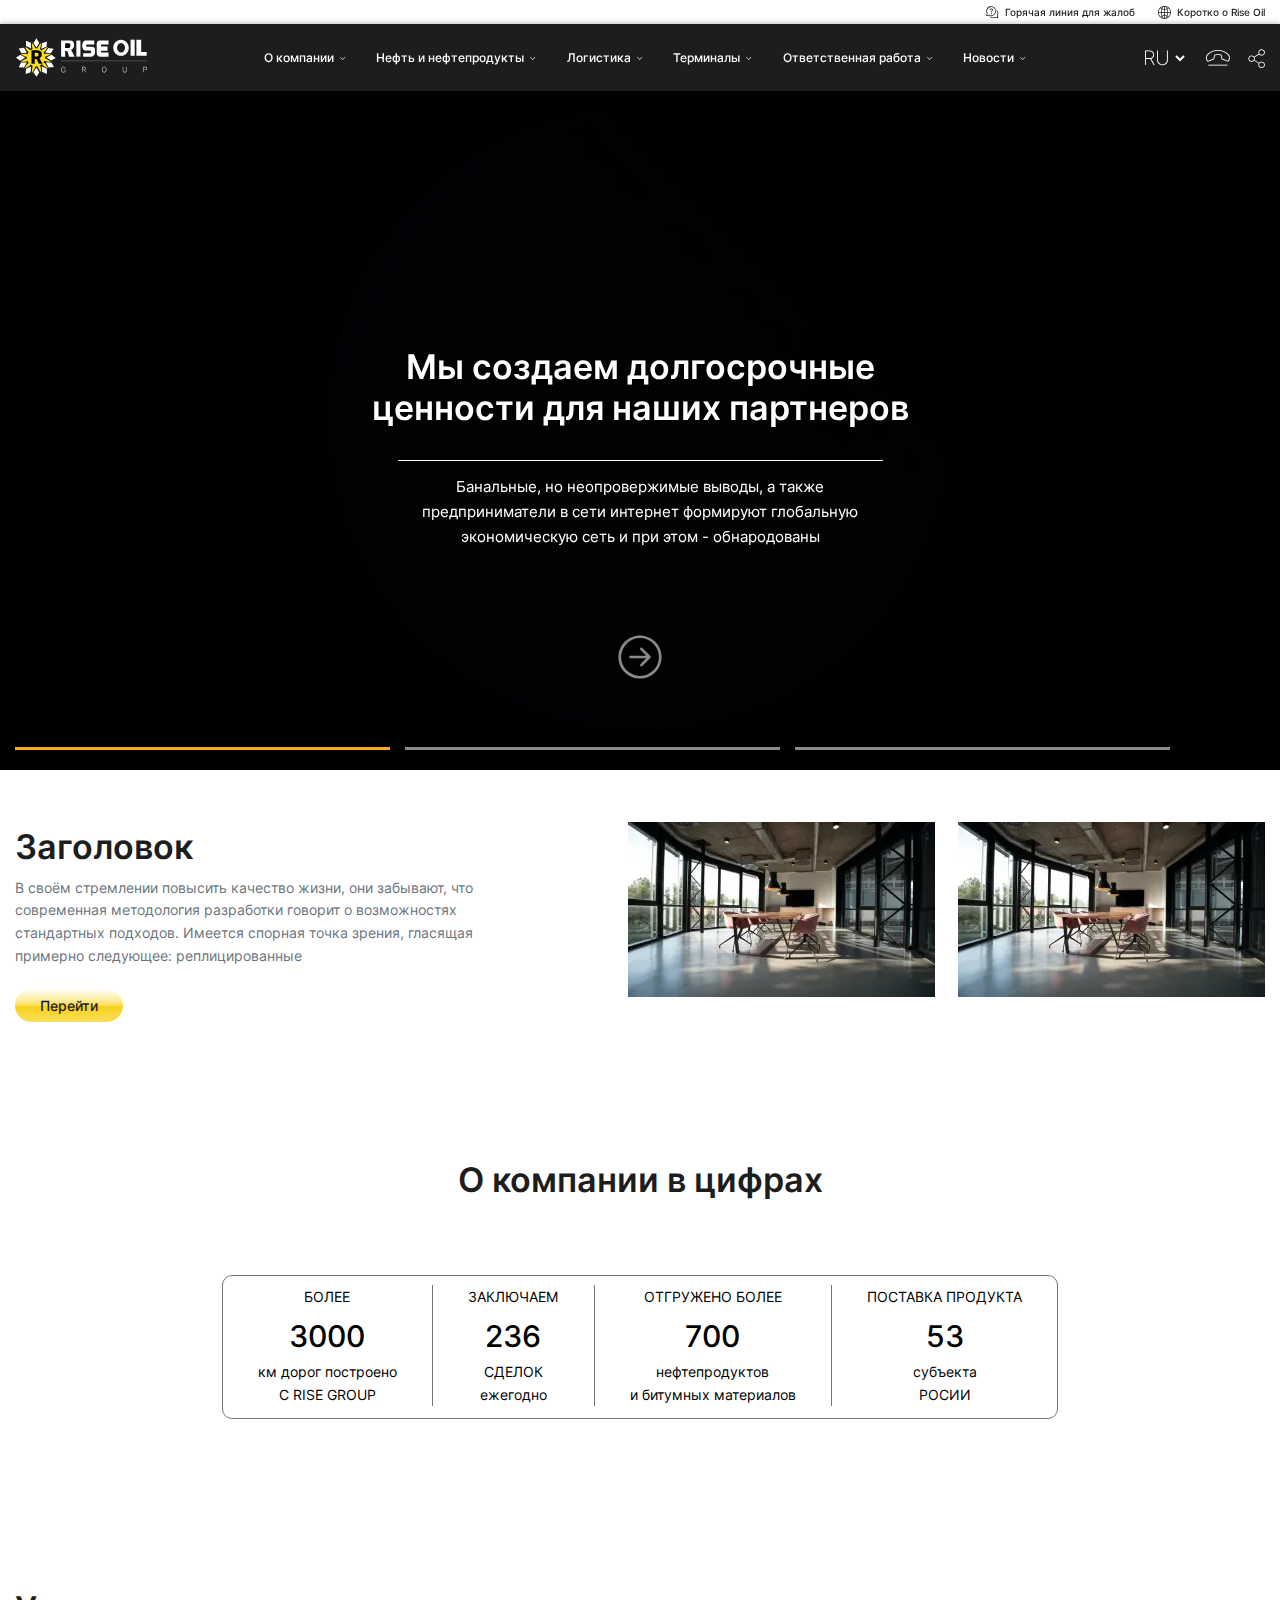
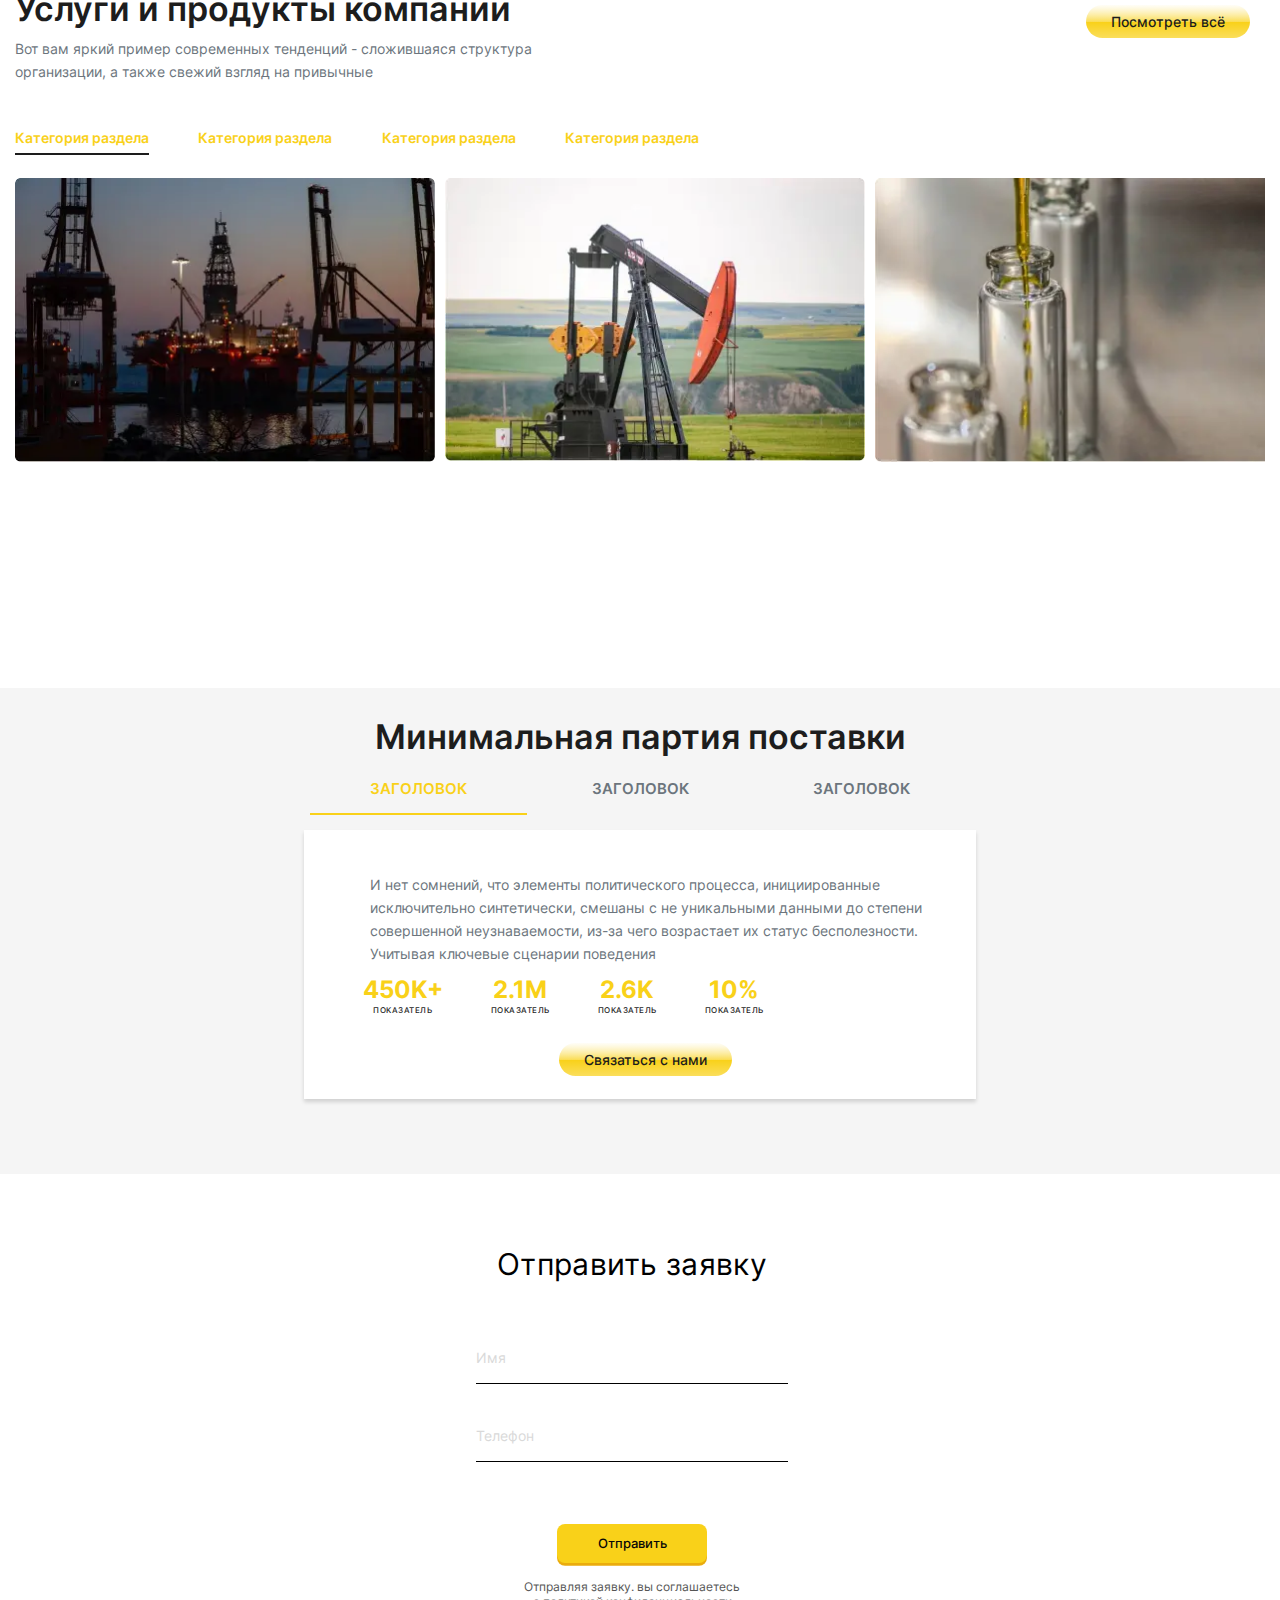
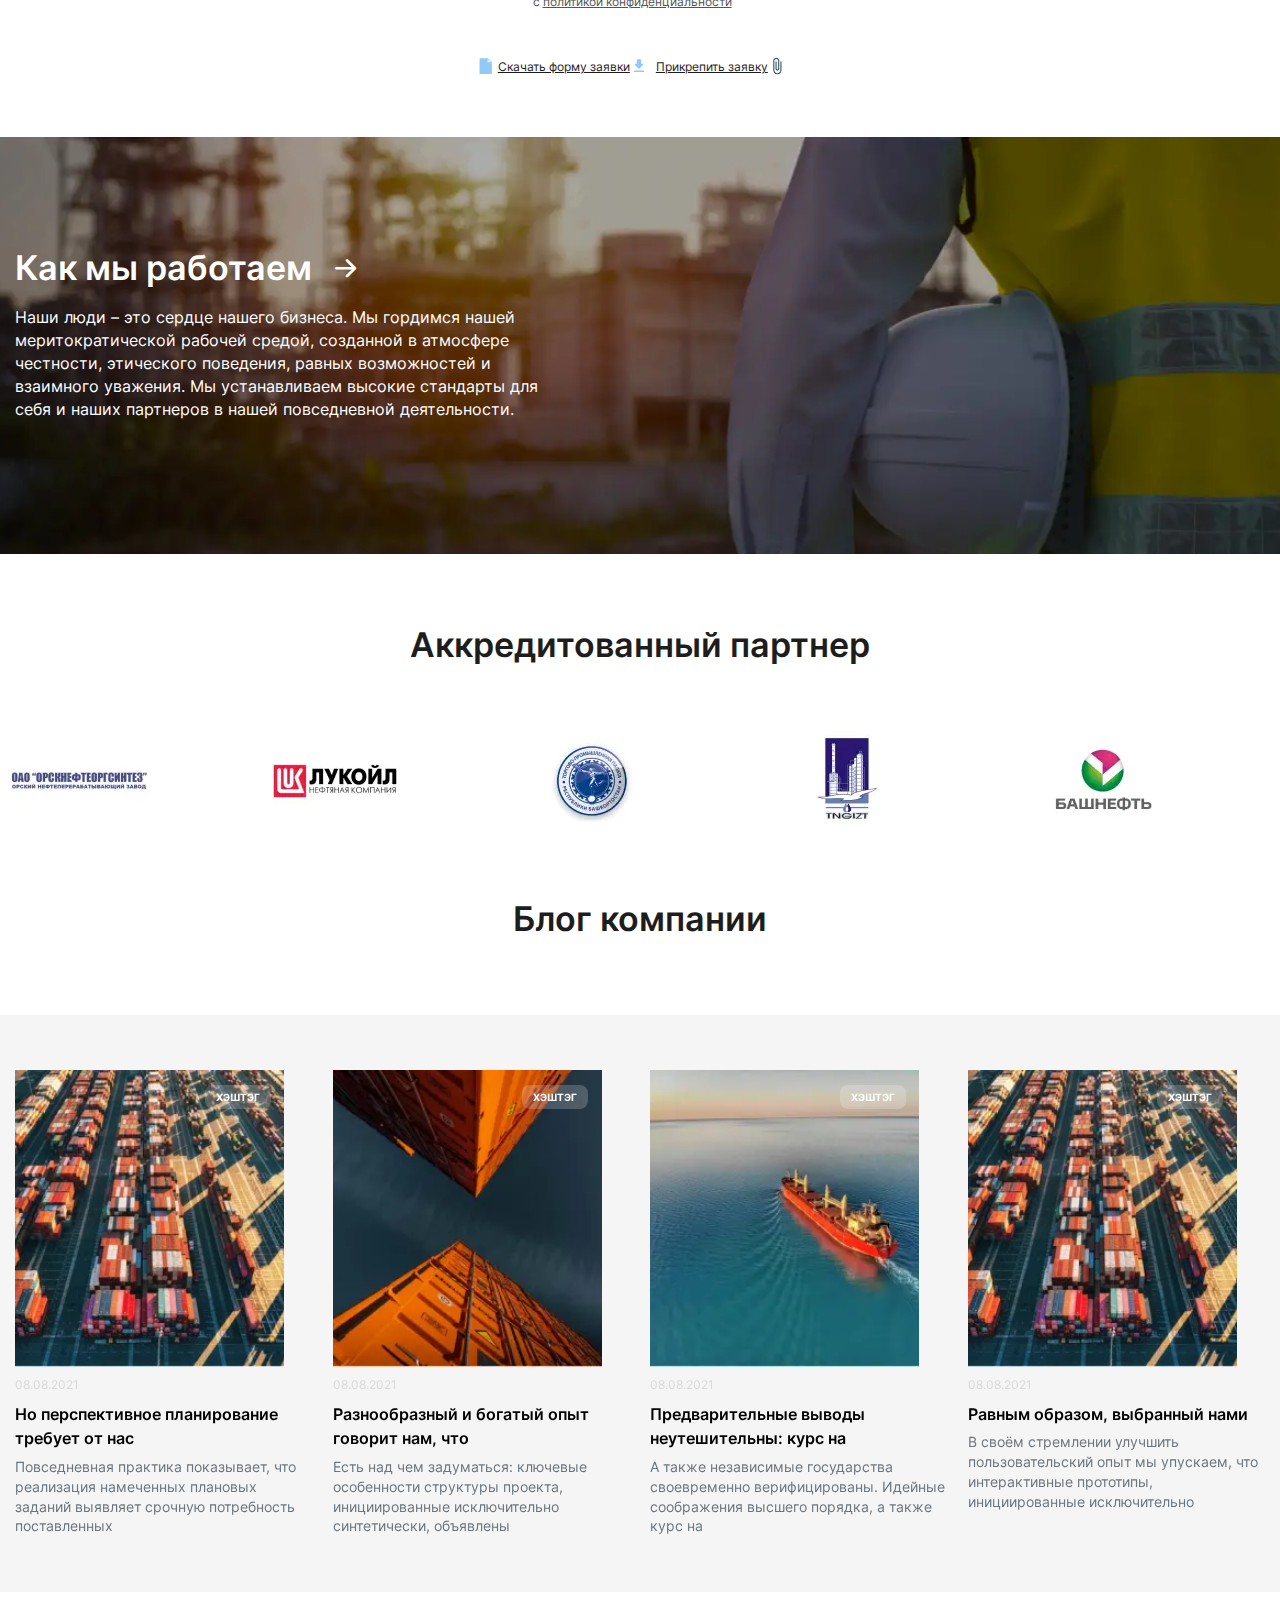
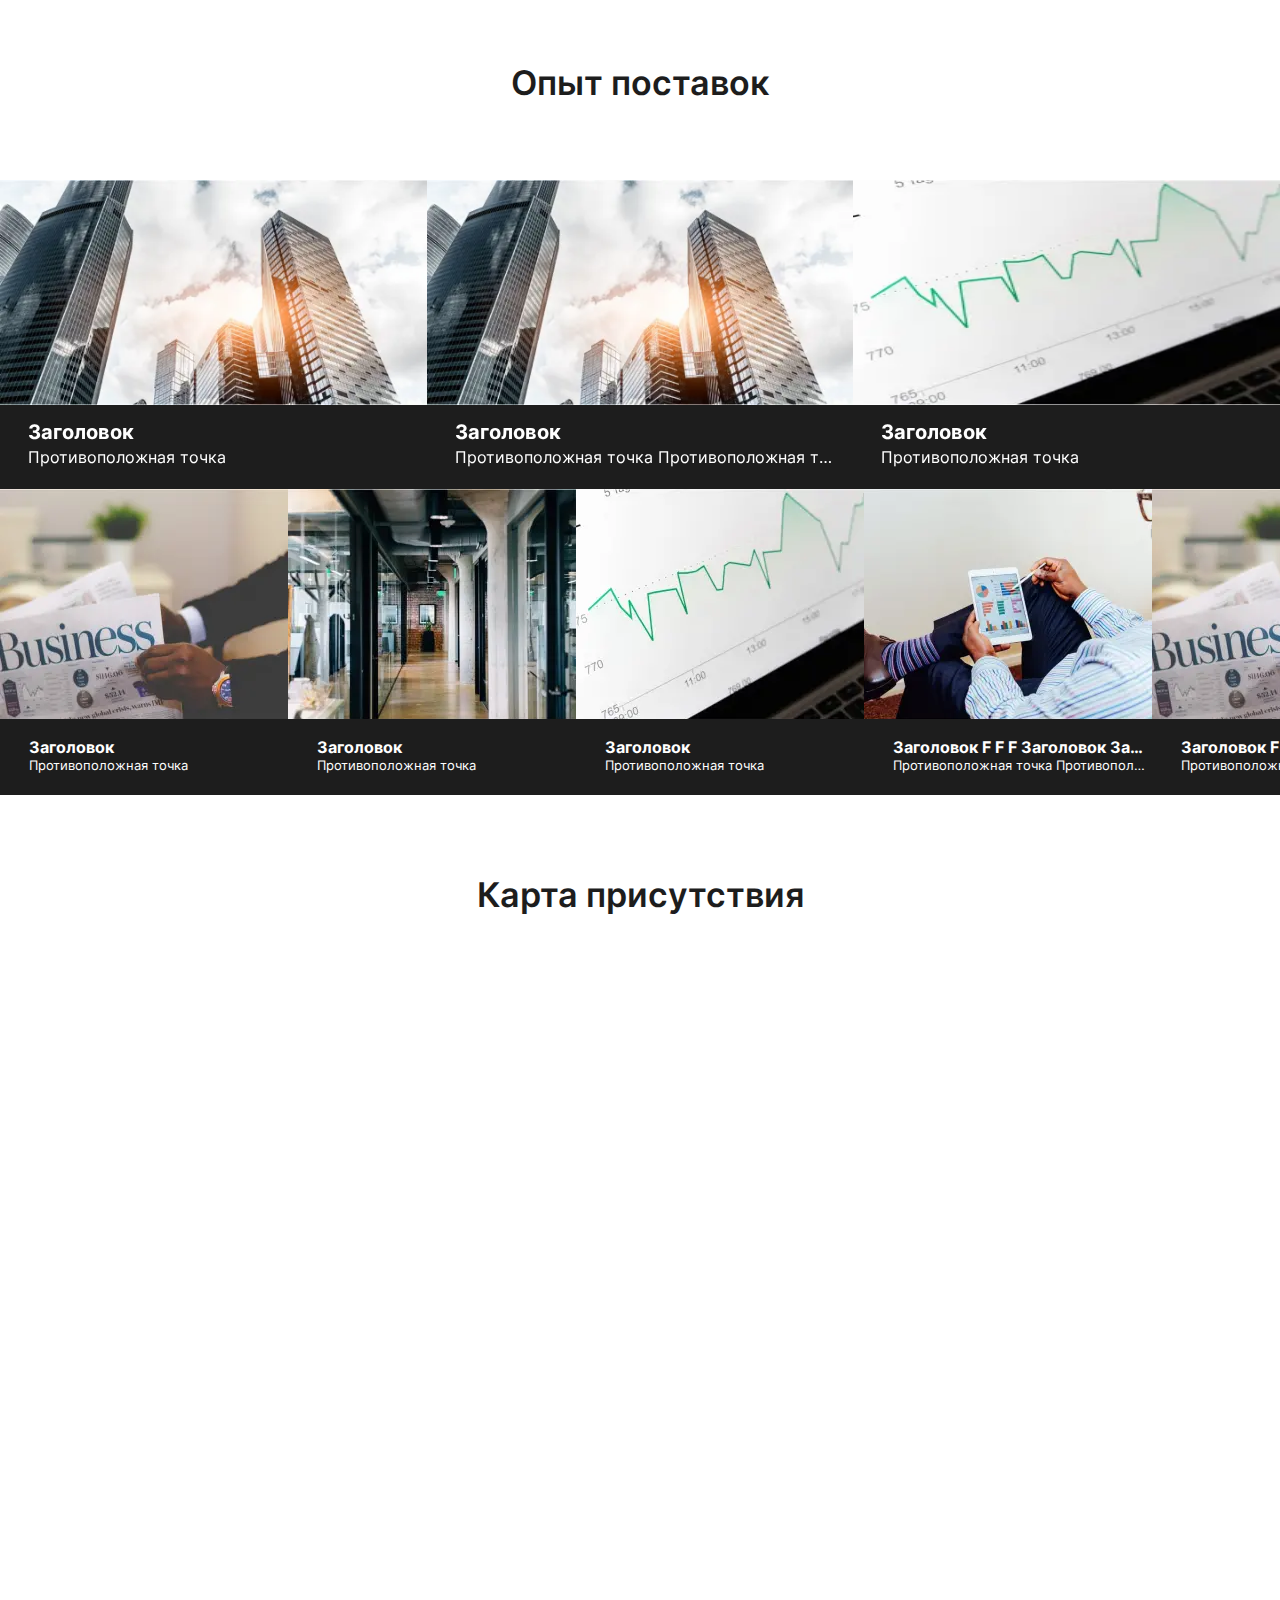
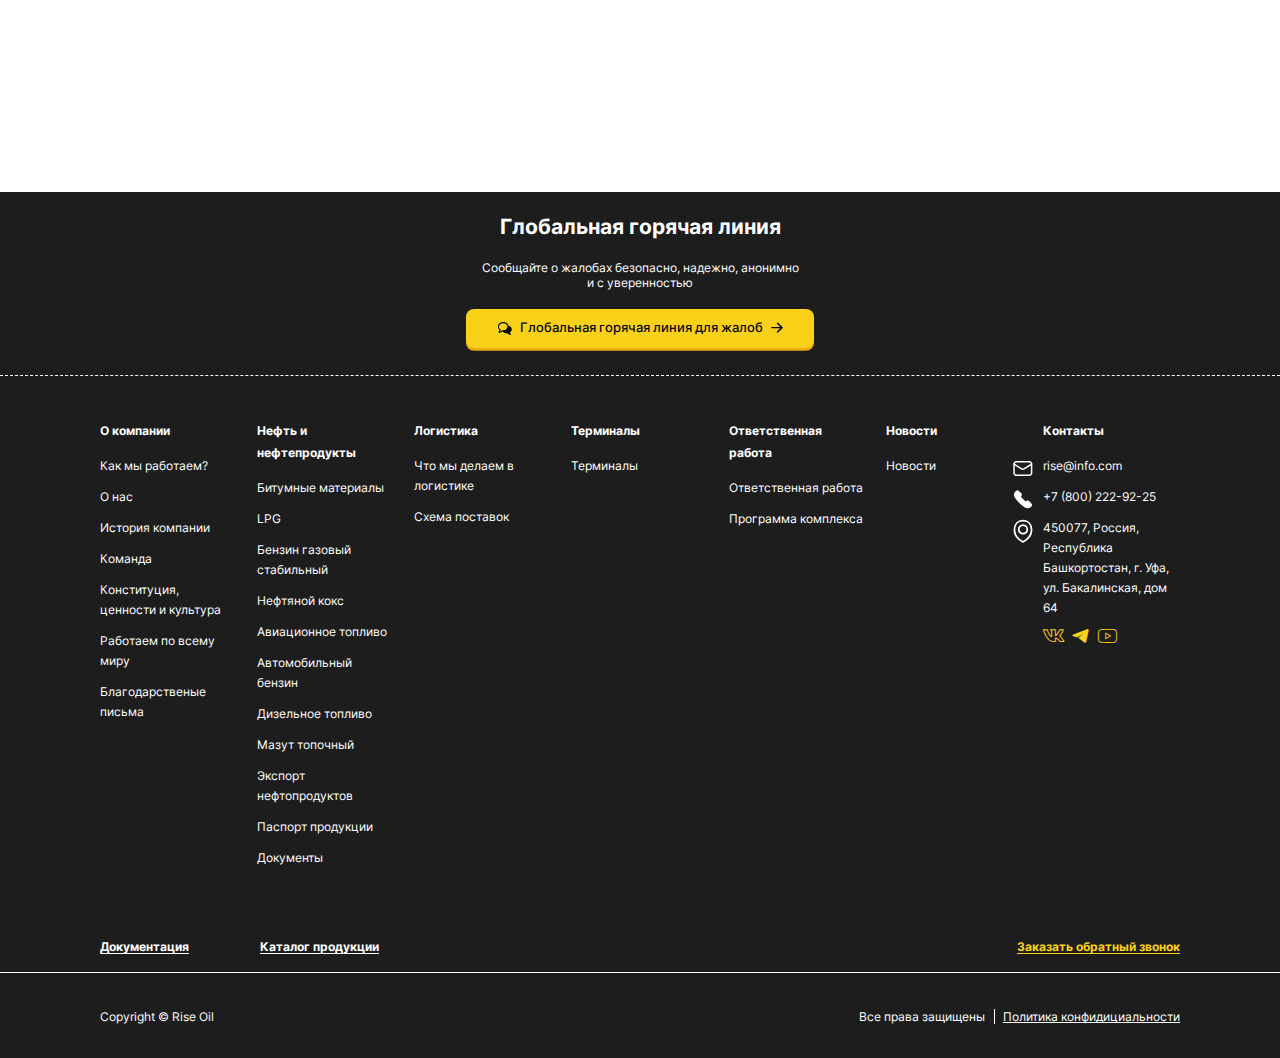
==== commit 9764ffce: "Add files via upload" ====
--- a/index.html
+++ b/index.html
@@ -14,7 +14,7 @@
 	<link rel="preload" as="font" href="fonts/Inter-Thin.woff2" type="font/woff2" crossorigin>
 	<link rel="preload" as="font" href="fonts/Inter-Bold.woff2" type="font/woff2" crossorigin>
 
-	<link rel="stylesheet" href="css/style.min.css?_v=20230121195123">
+	<link rel="stylesheet" href="css/style.min.css?_v=20230121195815">
 	<link rel="shortcut icon" href="favicon.ico">
 	<!-- <meta name="robots" content="noindex, nofollow"> -->
 	<meta name="viewport" content="width=device-width, initial-scale=1.0">
@@ -192,7 +192,7 @@
 					<div class="block-1__wrapper swiper-wrapper">
 						<div class="block-1__slide swiper-slide block-1-slide">
 							<div class="block-1-slide__bg">
-								<picture><source srcset="img/main-page/block-1/bg-1.webp" type="image/webp"><img src="img/main-page/block-1/bg-1.jpg" alt="slide image"></picture>
+								<picture><source data-srcset="img/main-page/block-1/bg-1.webp" srcset="[data-uri]" type="image/webp"><img src="[data-uri]"  data-src="img/main-page/block-1/bg-1.jpg" alt="slide image"></picture>
 							</div>
 							<div class="block-1-slide__content">
 								<picture><source srcset="img/main-page/block-1/map-1.webp" type="image/webp"><img class="block-1-slide__map" src="img/main-page/block-1/map-1.png" alt=""></picture>
@@ -244,8 +244,8 @@
 						<a href="#" class="block-2__button">Перейти</a>
 					</div>
 					<div class="block-2__images">
-						<a href="#" class="block-2__image"><picture><source data-srcset="img/main-page/block-2/1.webp" srcset="[data-uri]" type="image/webp"><img src="[data-uri]"  data-src="img/main-page/block-2/1.jpg" alt="Image"></picture></a>
-						<a href="#" class="block-2__image"><picture><source data-srcset="img/main-page/block-2/1.webp" srcset="[data-uri]" type="image/webp"><img src="[data-uri]"  data-src="img/main-page/block-2/1.jpg" alt="Image"></picture></a>
+						<a href="#" class="block-2__image"><picture><source srcset="img/main-page/block-2/1.webp" type="image/webp"><img src="img/main-page/block-2/1.jpg" alt="Image"></picture></a>
+						<a href="#" class="block-2__image"><picture><source srcset="img/main-page/block-2/1.webp" type="image/webp"><img src="img/main-page/block-2/1.jpg" alt="Image"></picture></a>
 					</div>
 				</div>
 			</section>
@@ -385,7 +385,7 @@
 						<div data-tabs-body class="block-5__content">
 							<div class="block-5__body">
 								<div class="block-5__tab-item block-5-tab-item">
-									<a href="#" class="block-5-tab-item__image"><picture><source data-srcset="img/main-page/block-5/1.webp" srcset="[data-uri]" type="image/webp"><img src="[data-uri]"  data-data-src="img/main-page/block-5/1.jpg" alt="Партия поставки"></picture></a>
+									<a href="#" class="block-5-tab-item__image"><picture><source data-srcset="img/main-page/block-5/1.webp" srcset="[data-uri]" type="image/webp"><img src="[data-uri]"  data-src="img/main-page/block-5/1.jpg" alt="Партия поставки"></picture></a>
 									<div class="block-5-tab-item_content">
 										<div class="block-5-tab-item__text">И нет сомнений, что элементы политического процесса,
 											инициированные исключительно синтетически, смешаны с не уникальными данными до степени совершенной
@@ -415,7 +415,7 @@
 							</div>
 							<div class="block-5__body">
 								<div class="block-5__tab-item block-5-tab-item">
-									<a href="#" class="block-5-tab-item__image"><picture><source data-srcset="img/main-page/block-5/1.webp" srcset="[data-uri]" type="image/webp"><img src="[data-uri]"  data-data-src="img/main-page/block-5/1.jpg" alt="Партия поставки"></picture></a>
+									<a href="#" class="block-5-tab-item__image"><picture><source data-srcset="img/main-page/block-5/1.webp" srcset="[data-uri]" type="image/webp"><img src="[data-uri]"  data-src="img/main-page/block-5/1.jpg" alt="Партия поставки"></picture></a>
 									<div class="block-5-tab-item_content">
 										<div class="block-5-tab-item__text">Lorem ipsum dolor sit amet consectetur adipisicing elit. Quos
 											nihil reiciendis autem qui fugit! Ex velit explicabo suscipit porro similique?</div>
@@ -443,7 +443,7 @@
 							</div>
 							<div class="block-5__body">
 								<div class="block-5__tab-item block-5-tab-item">
-									<a href="#" class="block-5-tab-item__image"><picture><source data-srcset="img/main-page/block-5/1.webp" srcset="[data-uri]" type="image/webp"><img src="[data-uri]"  data-data-src="img/main-page/block-5/1.jpg" alt="Партия поставки"></picture></a>
+									<a href="#" class="block-5-tab-item__image"><picture><source data-srcset="img/main-page/block-5/1.webp" srcset="[data-uri]" type="image/webp"><img src="[data-uri]"  data-src="img/main-page/block-5/1.jpg" alt="Партия поставки"></picture></a>
 									<div class="block-5-tab-item_content">
 										<div class="block-5-tab-item__text">Lorem ipsum, dolor sit amet consectetur adipisicing elit.
 											Reiciendis eveniet, id eligendi repellendus tenetur amet repellat ullam mollitia accusantium vitae
@@ -818,7 +818,7 @@
 				<div class="block-11__container">
 					<h2 class="block-11__title">Карта присутствия</h2>
 					<div class="block-11__map">
-						<iframe class="lazy" data-data-src="https://yandex.ru/map-widget/v1/?um=constructor%3Adf0b1d230290ffbace89c706a5ba42ffaea805093dd9118d327c3b33d704a46c&amp;source=constructor" frameborder="0"></iframe>
+						<iframe class="lazy" data-src="https://yandex.ru/map-widget/v1/?um=constructor%3Adf0b1d230290ffbace89c706a5ba42ffaea805093dd9118d327c3b33d704a46c&amp;source=constructor" frameborder="0"></iframe>
 					</div>
 				</div>
 			</section>
@@ -953,7 +953,7 @@
 	</div>
 
 
-	<script src="js/app.min.js?_v=20230121195123"></script>
+	<script src="js/app.min.js?_v=20230121195815"></script>
 </body>
 
 </html>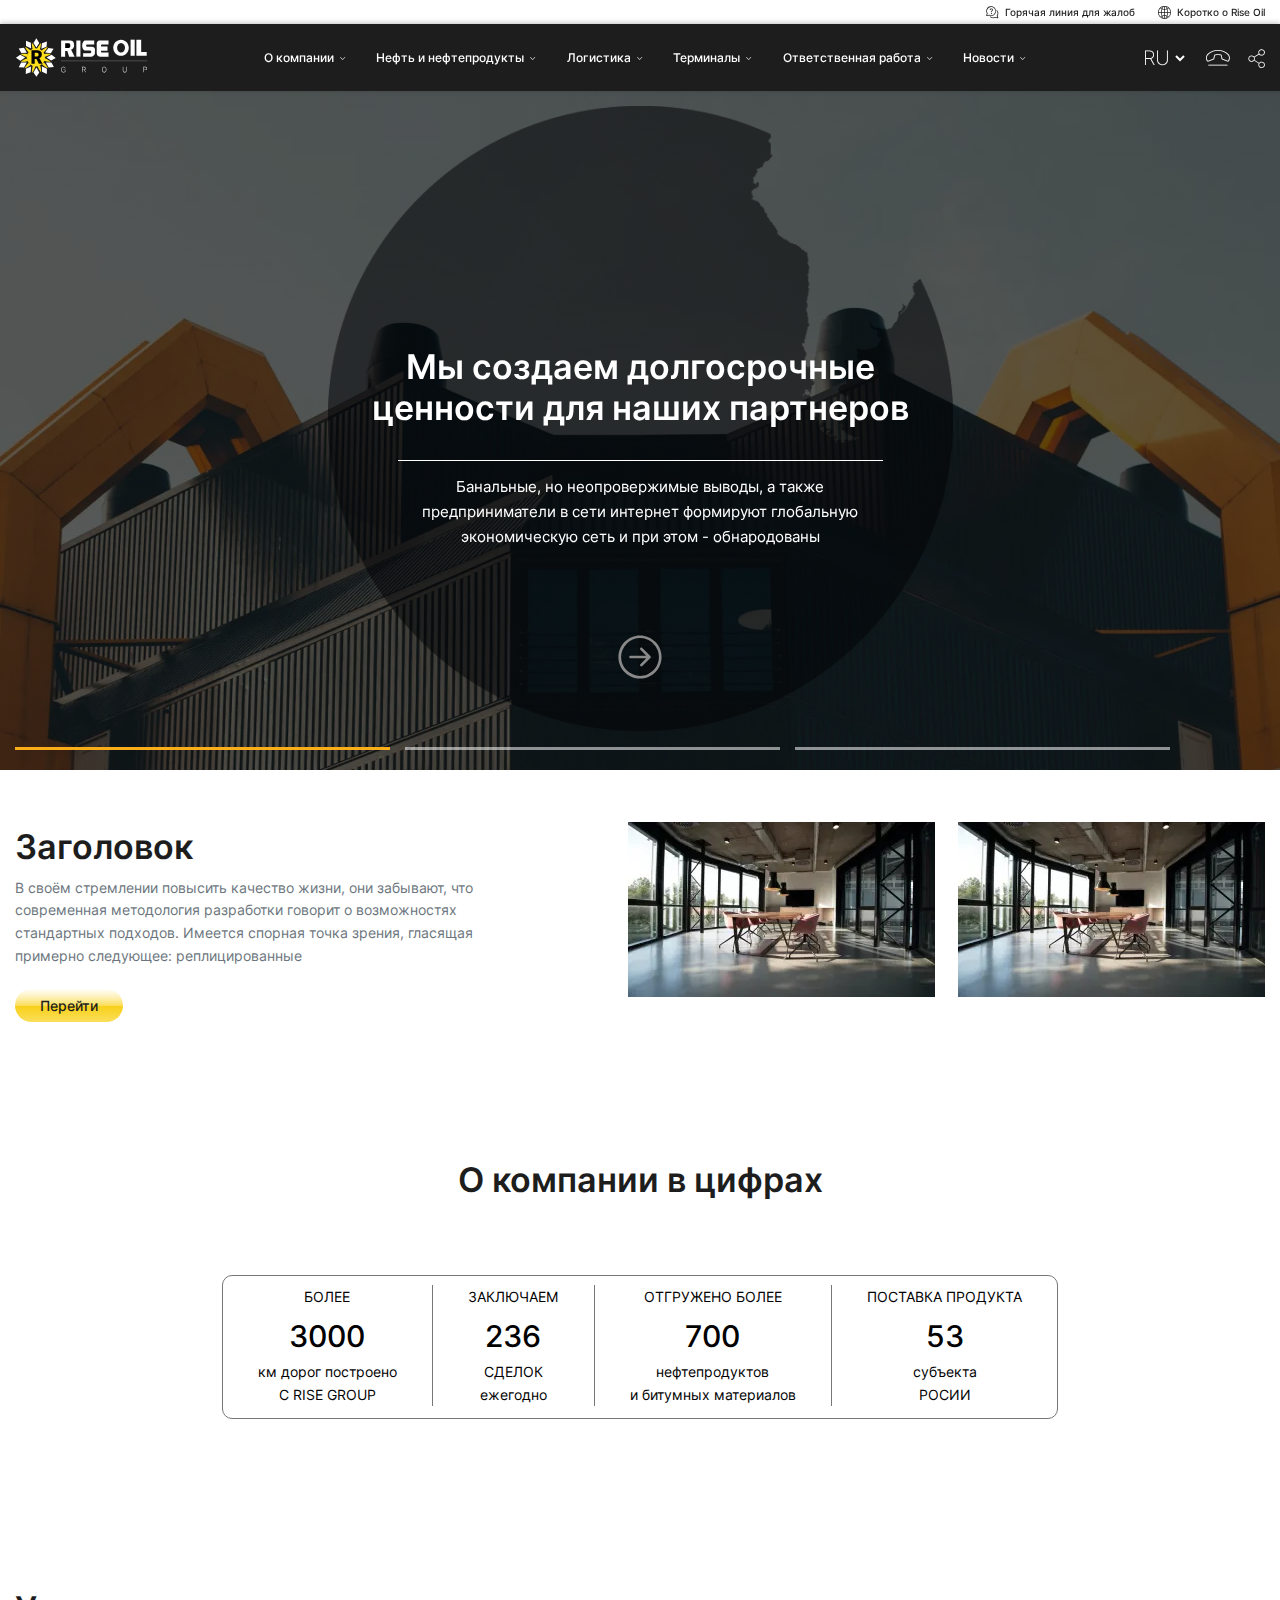
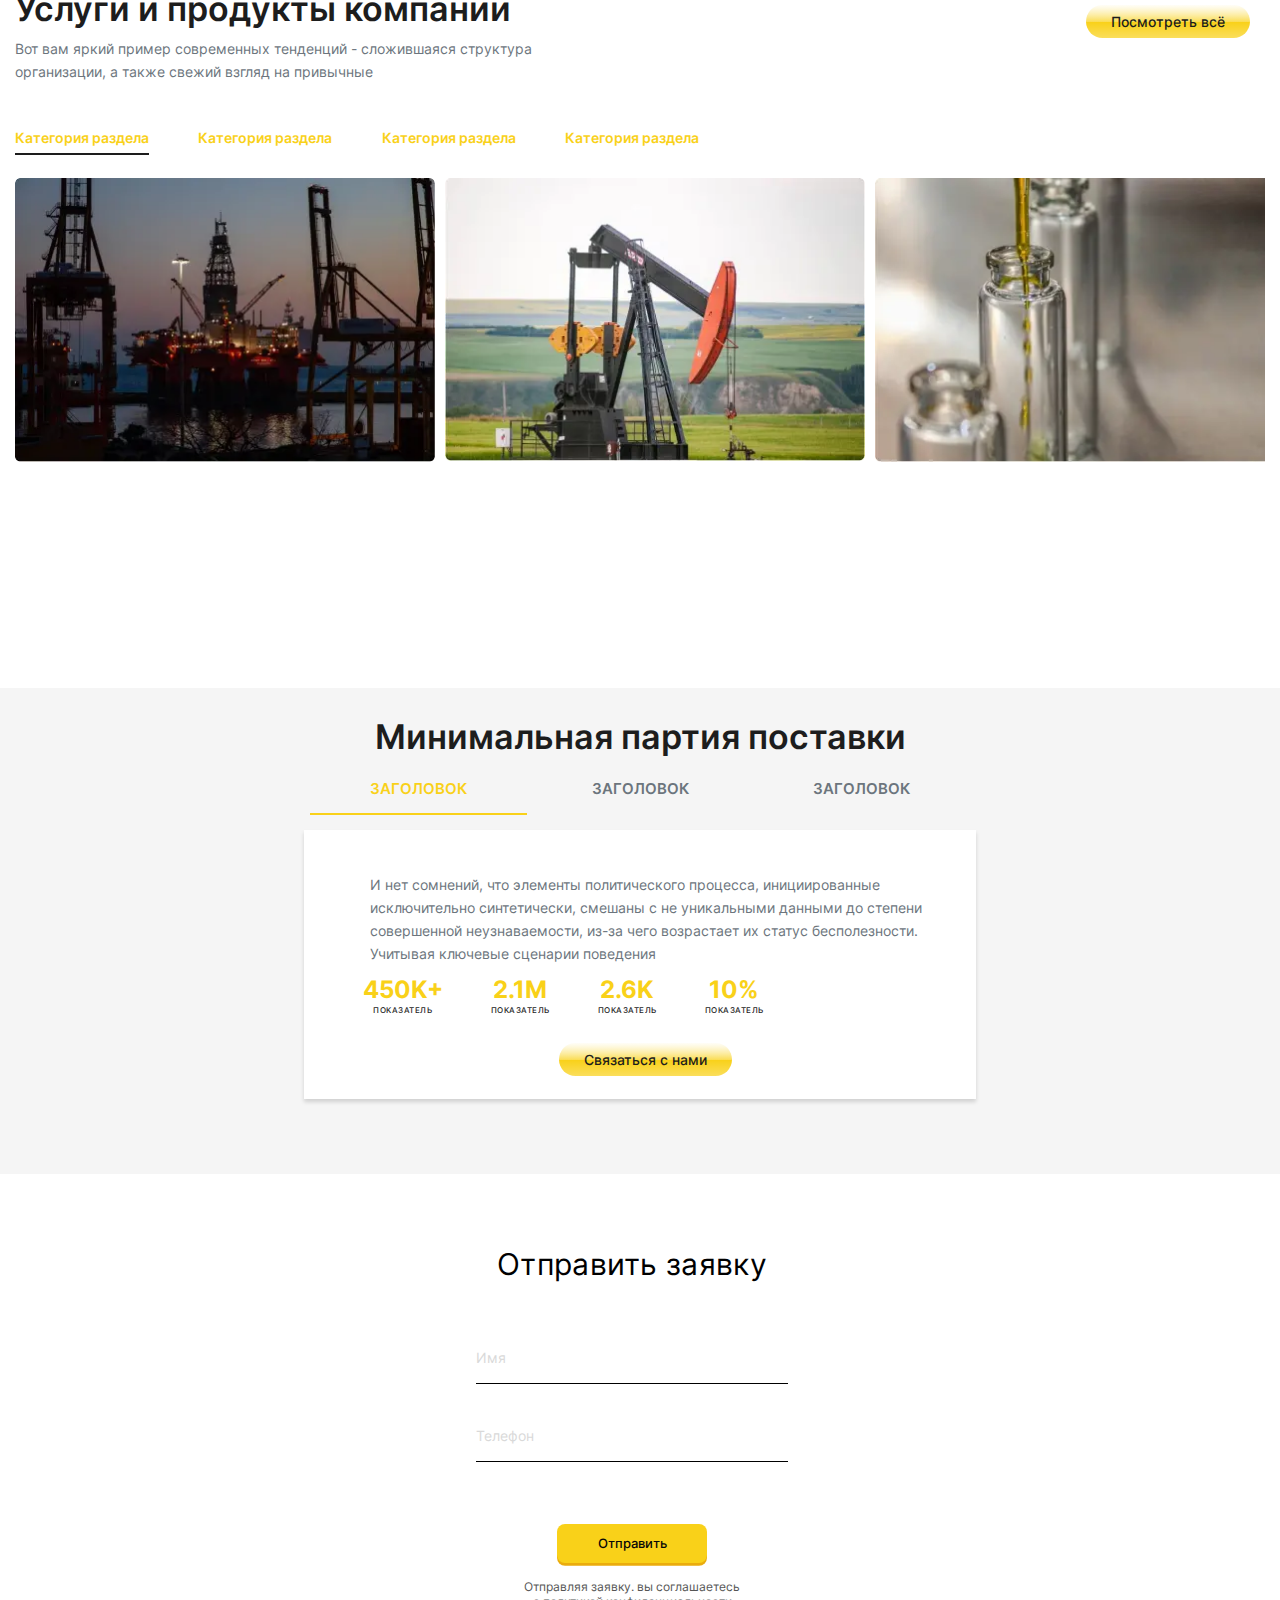
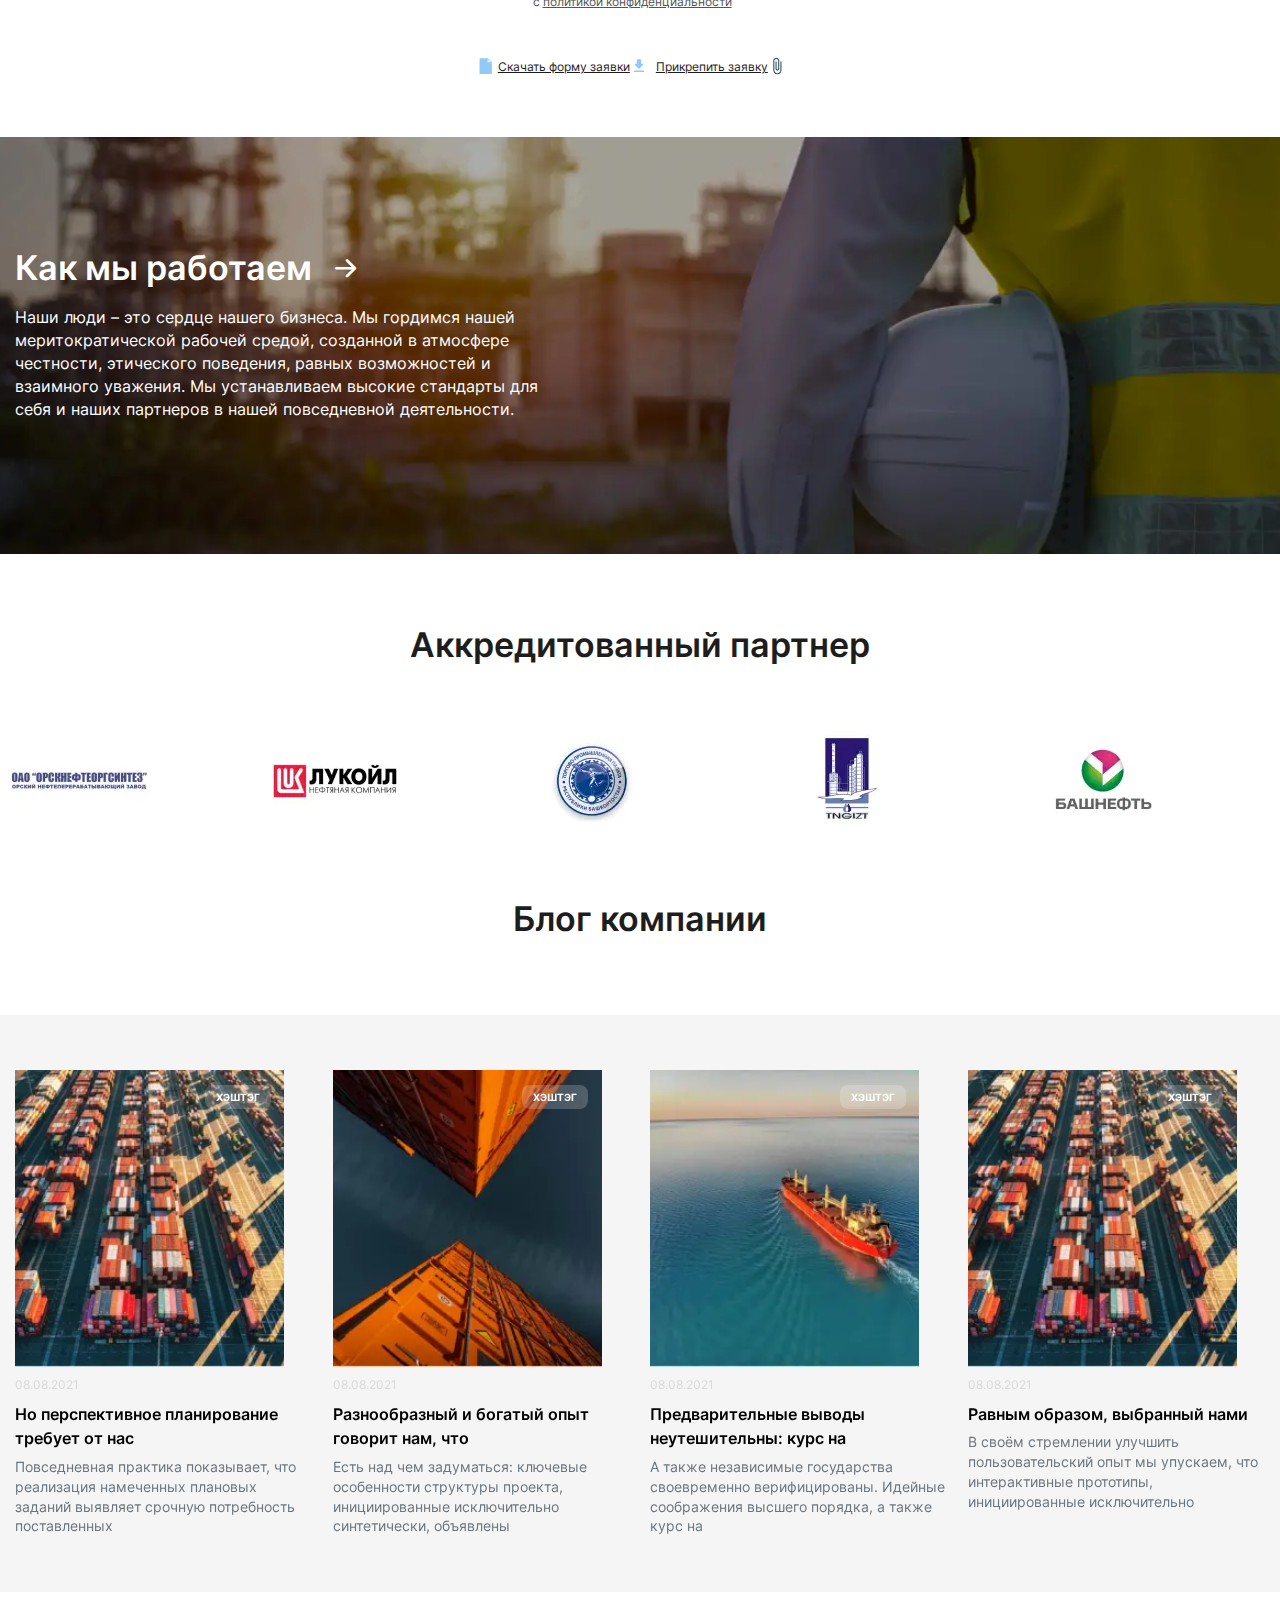
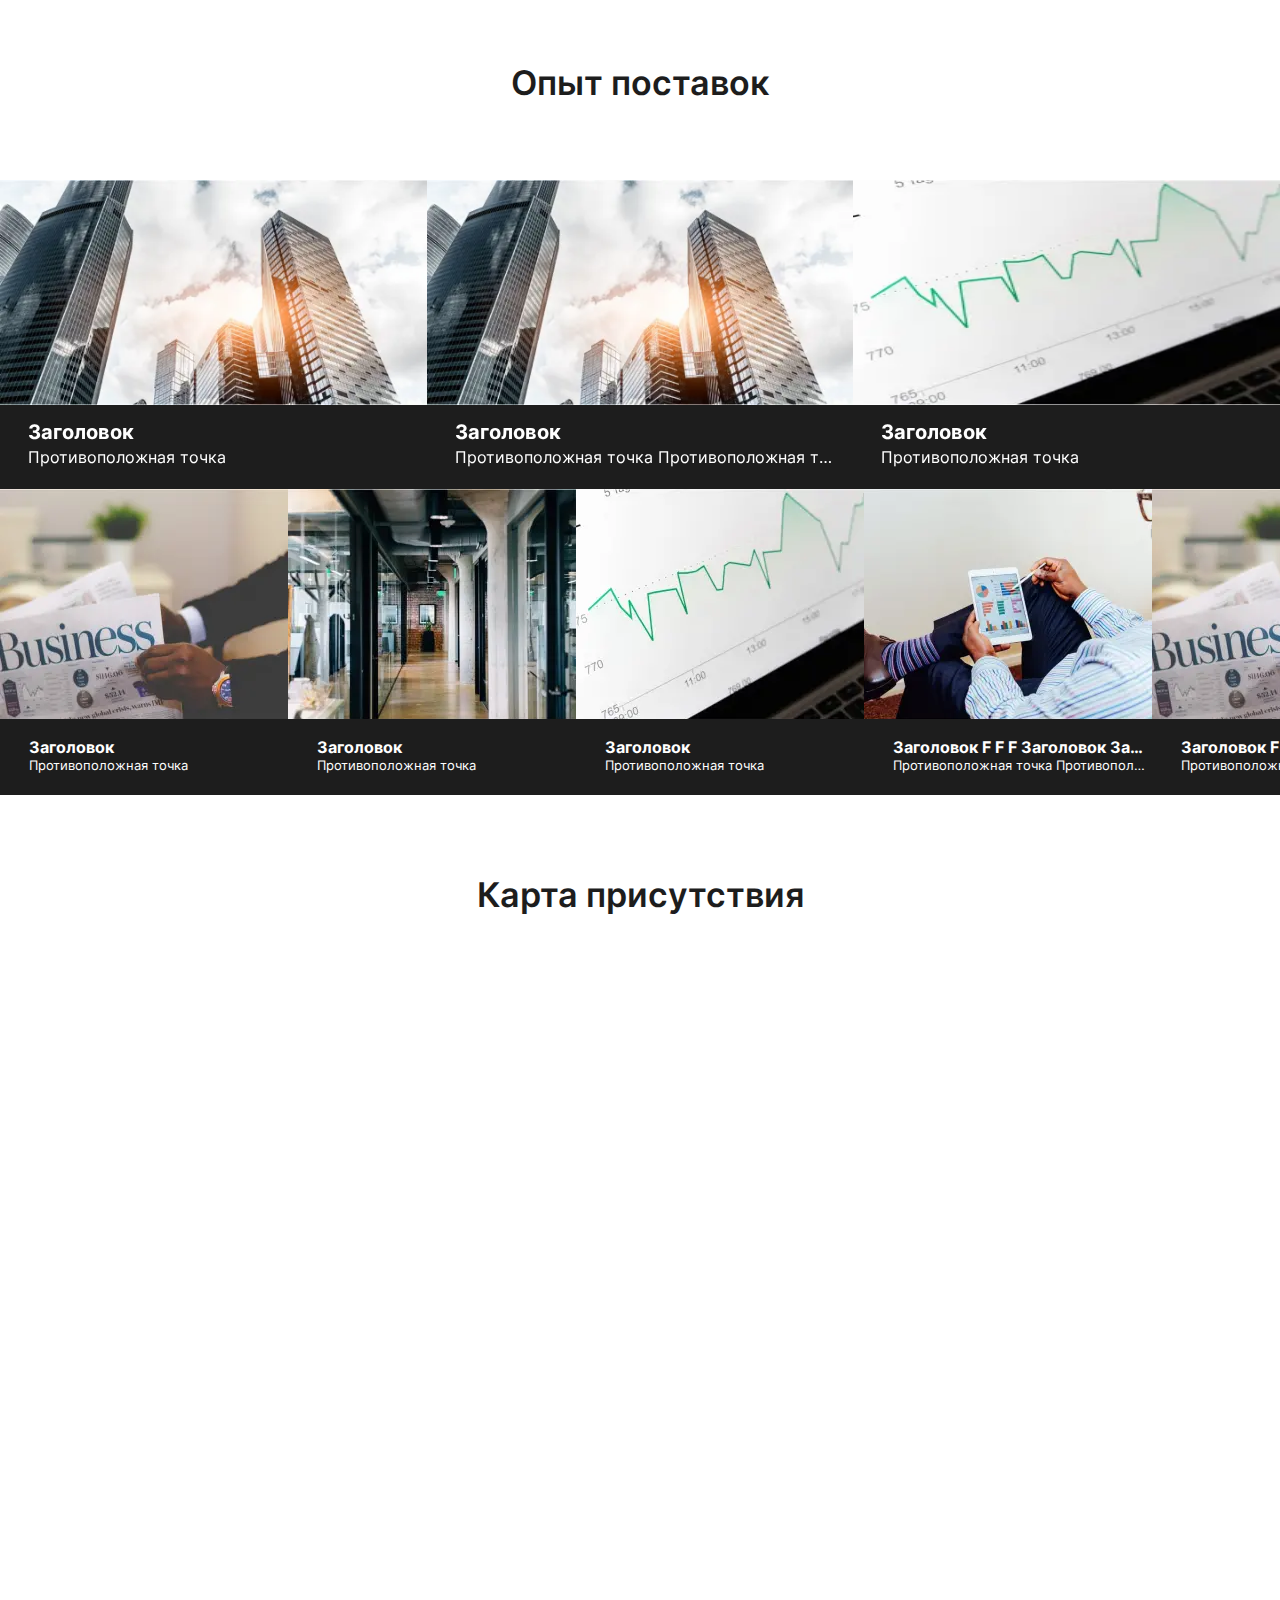
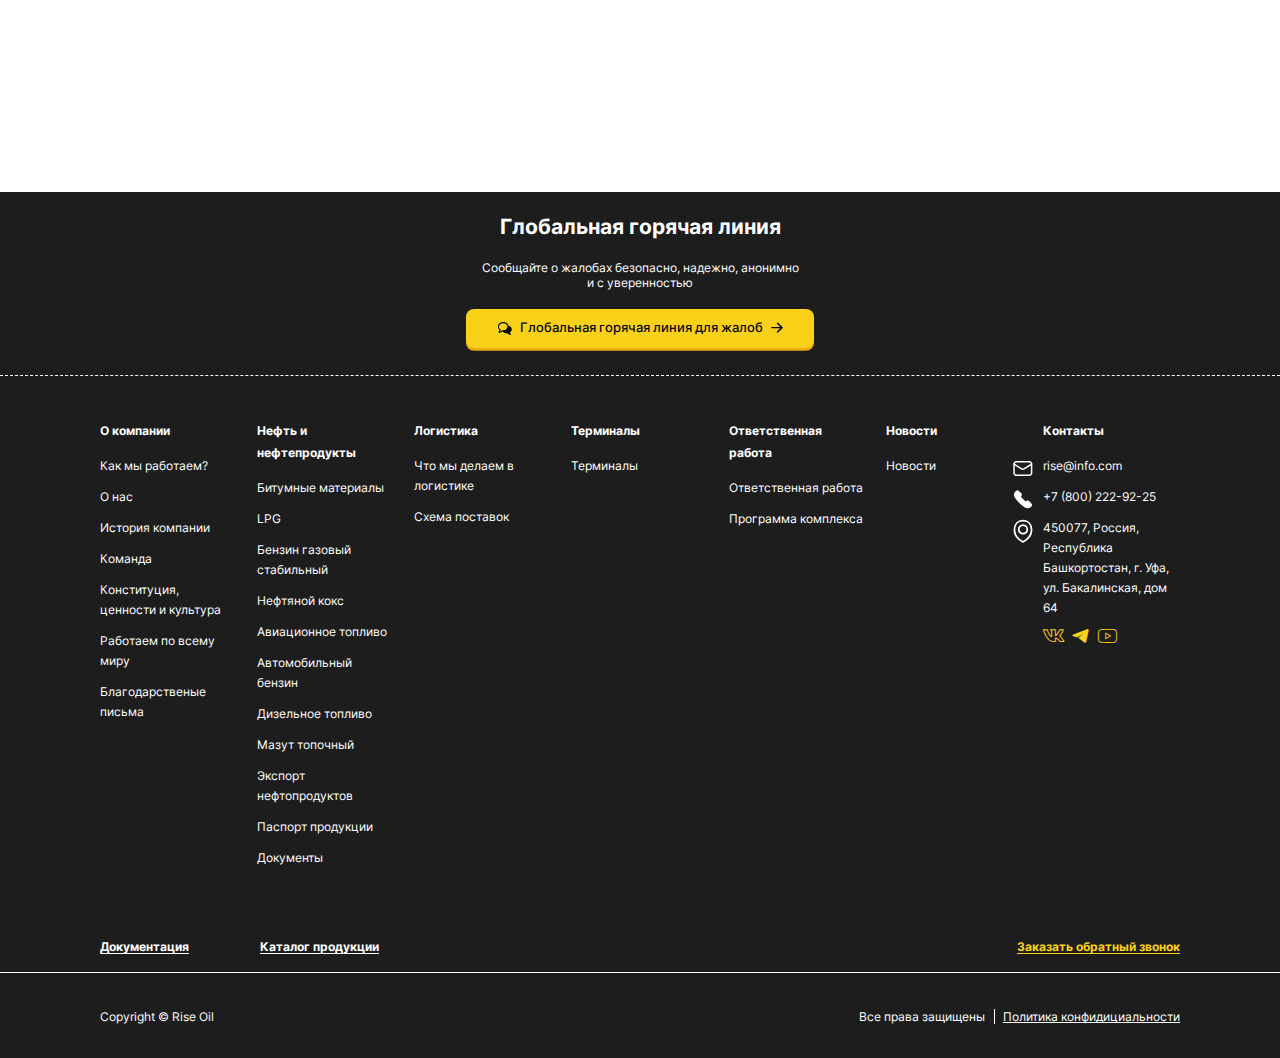
==== commit acb8129d: "Update index.html" ====
--- a/index.html
+++ b/index.html
@@ -192,7 +192,7 @@
 					<div class="block-1__wrapper swiper-wrapper">
 						<div class="block-1__slide swiper-slide block-1-slide">
 							<div class="block-1-slide__bg">
-								<picture><source data-srcset="img/main-page/block-1/bg-1.webp" srcset="[data-uri]" type="image/webp"><img src="[data-uri]"  data-src="img/main-page/block-1/bg-1.jpg" alt="slide image"></picture>
+								<picture><source srcset="img/main-page/block-1/bg-1.webp" srcset="[data-uri]" type="image/webp"><img src="[data-uri]"  src="img/main-page/block-1/bg-1.jpg" alt="slide image"></picture>
 							</div>
 							<div class="block-1-slide__content">
 								<picture><source srcset="img/main-page/block-1/map-1.webp" type="image/webp"><img class="block-1-slide__map" src="img/main-page/block-1/map-1.png" alt=""></picture>
@@ -956,4 +956,4 @@
 	<script src="js/app.min.js?_v=20230121195815"></script>
 </body>
 
-</html>+</html>
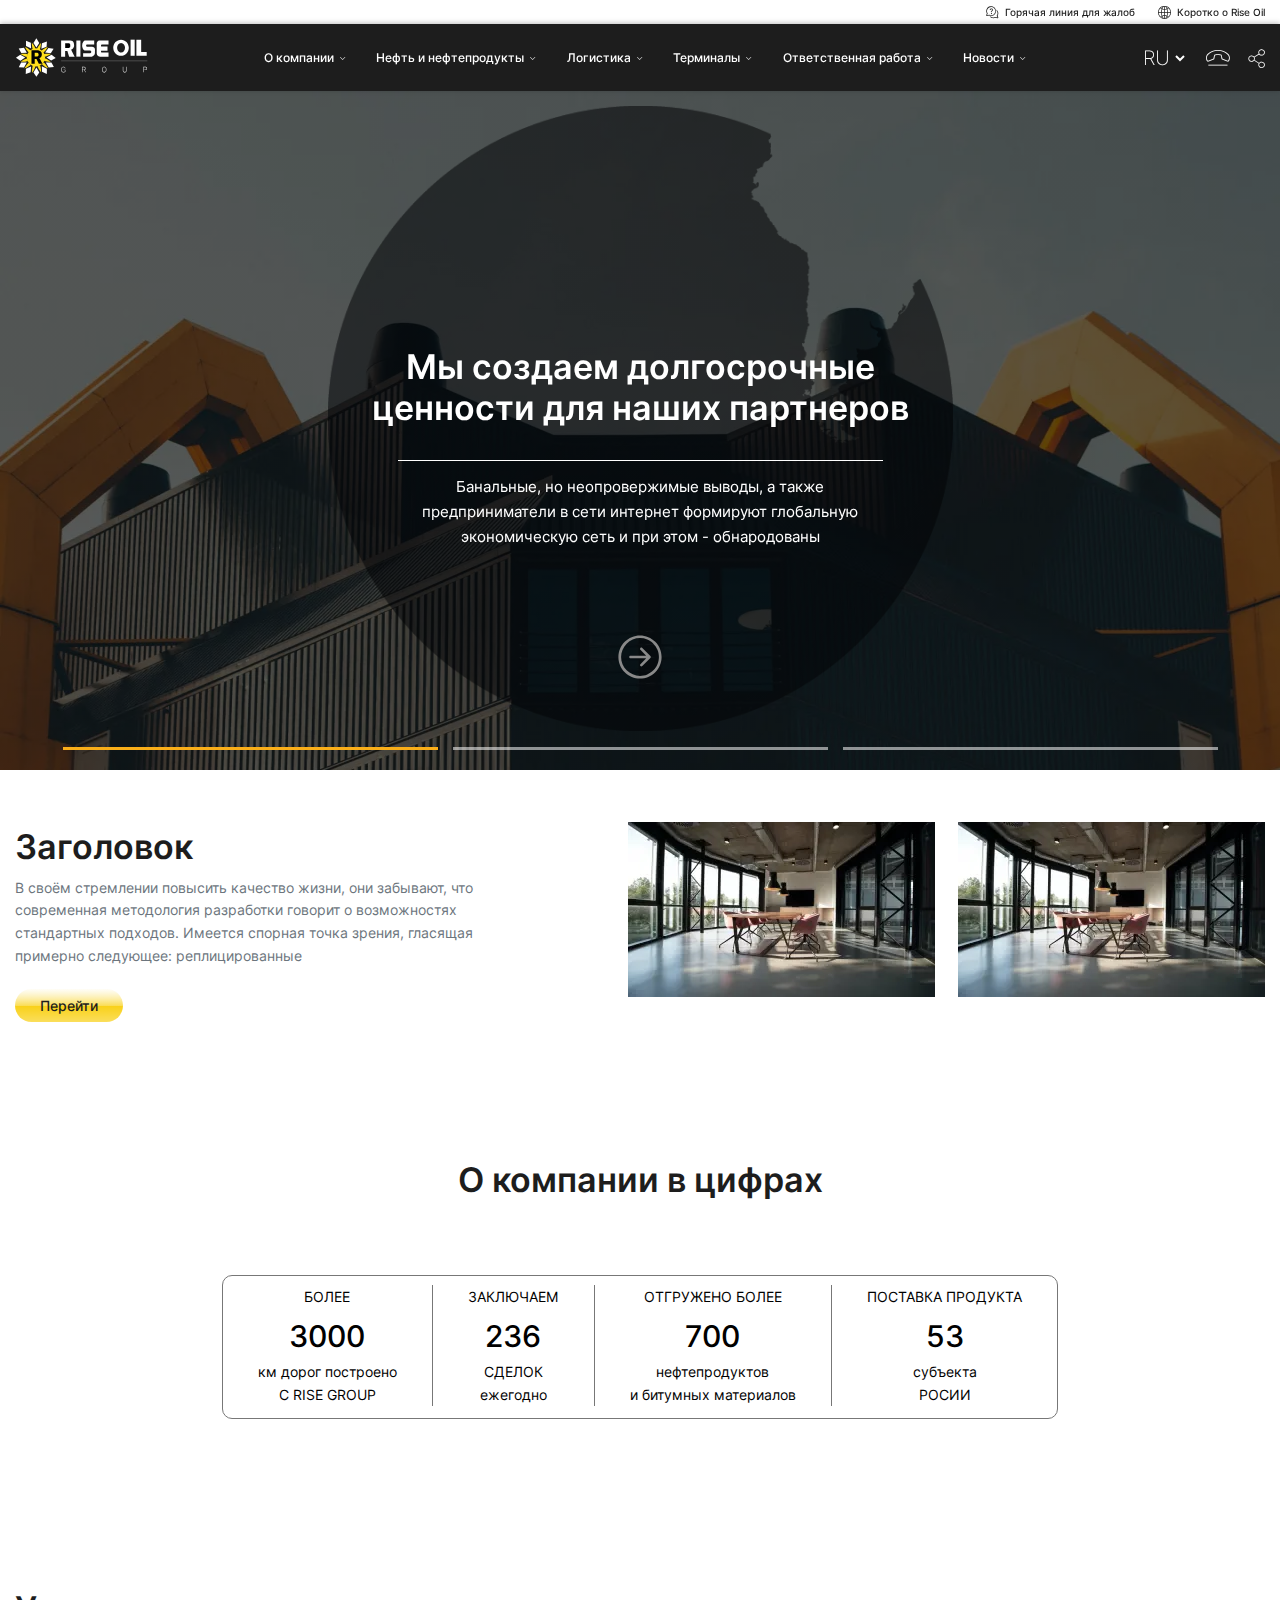
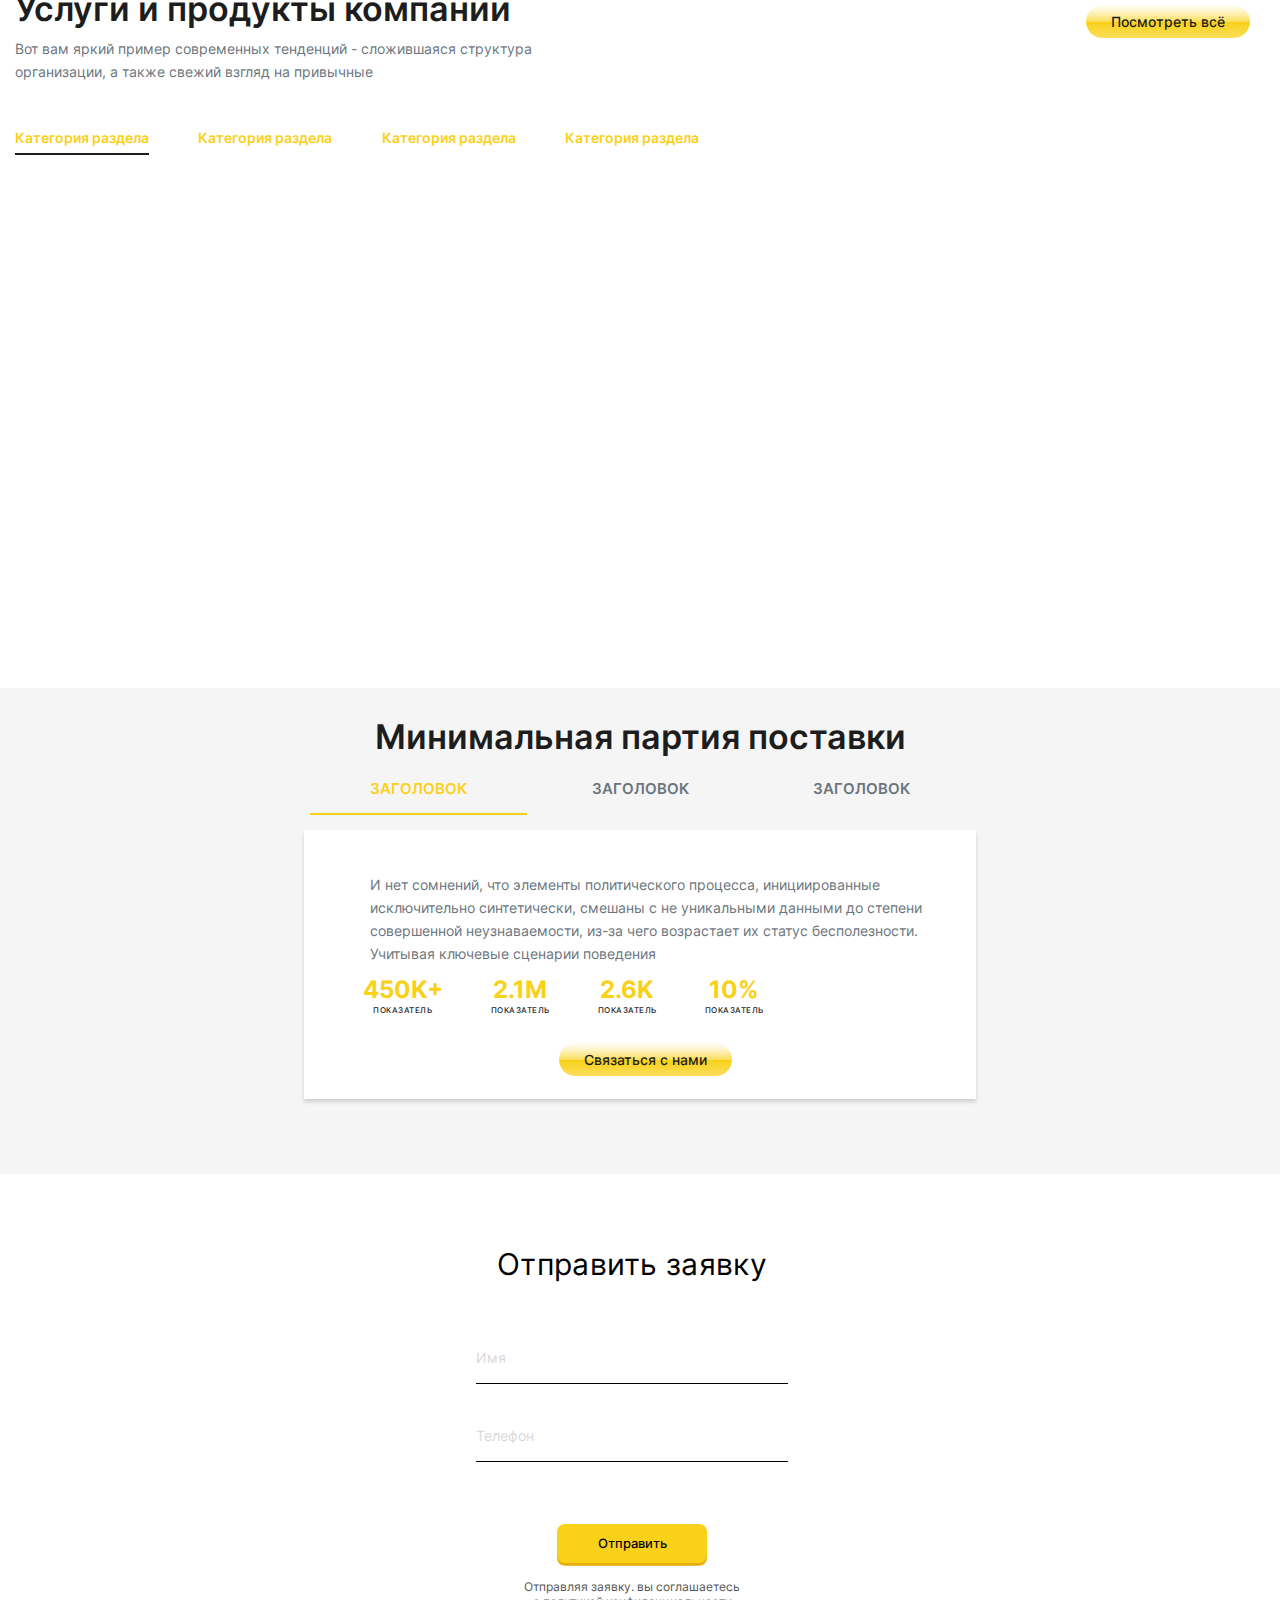
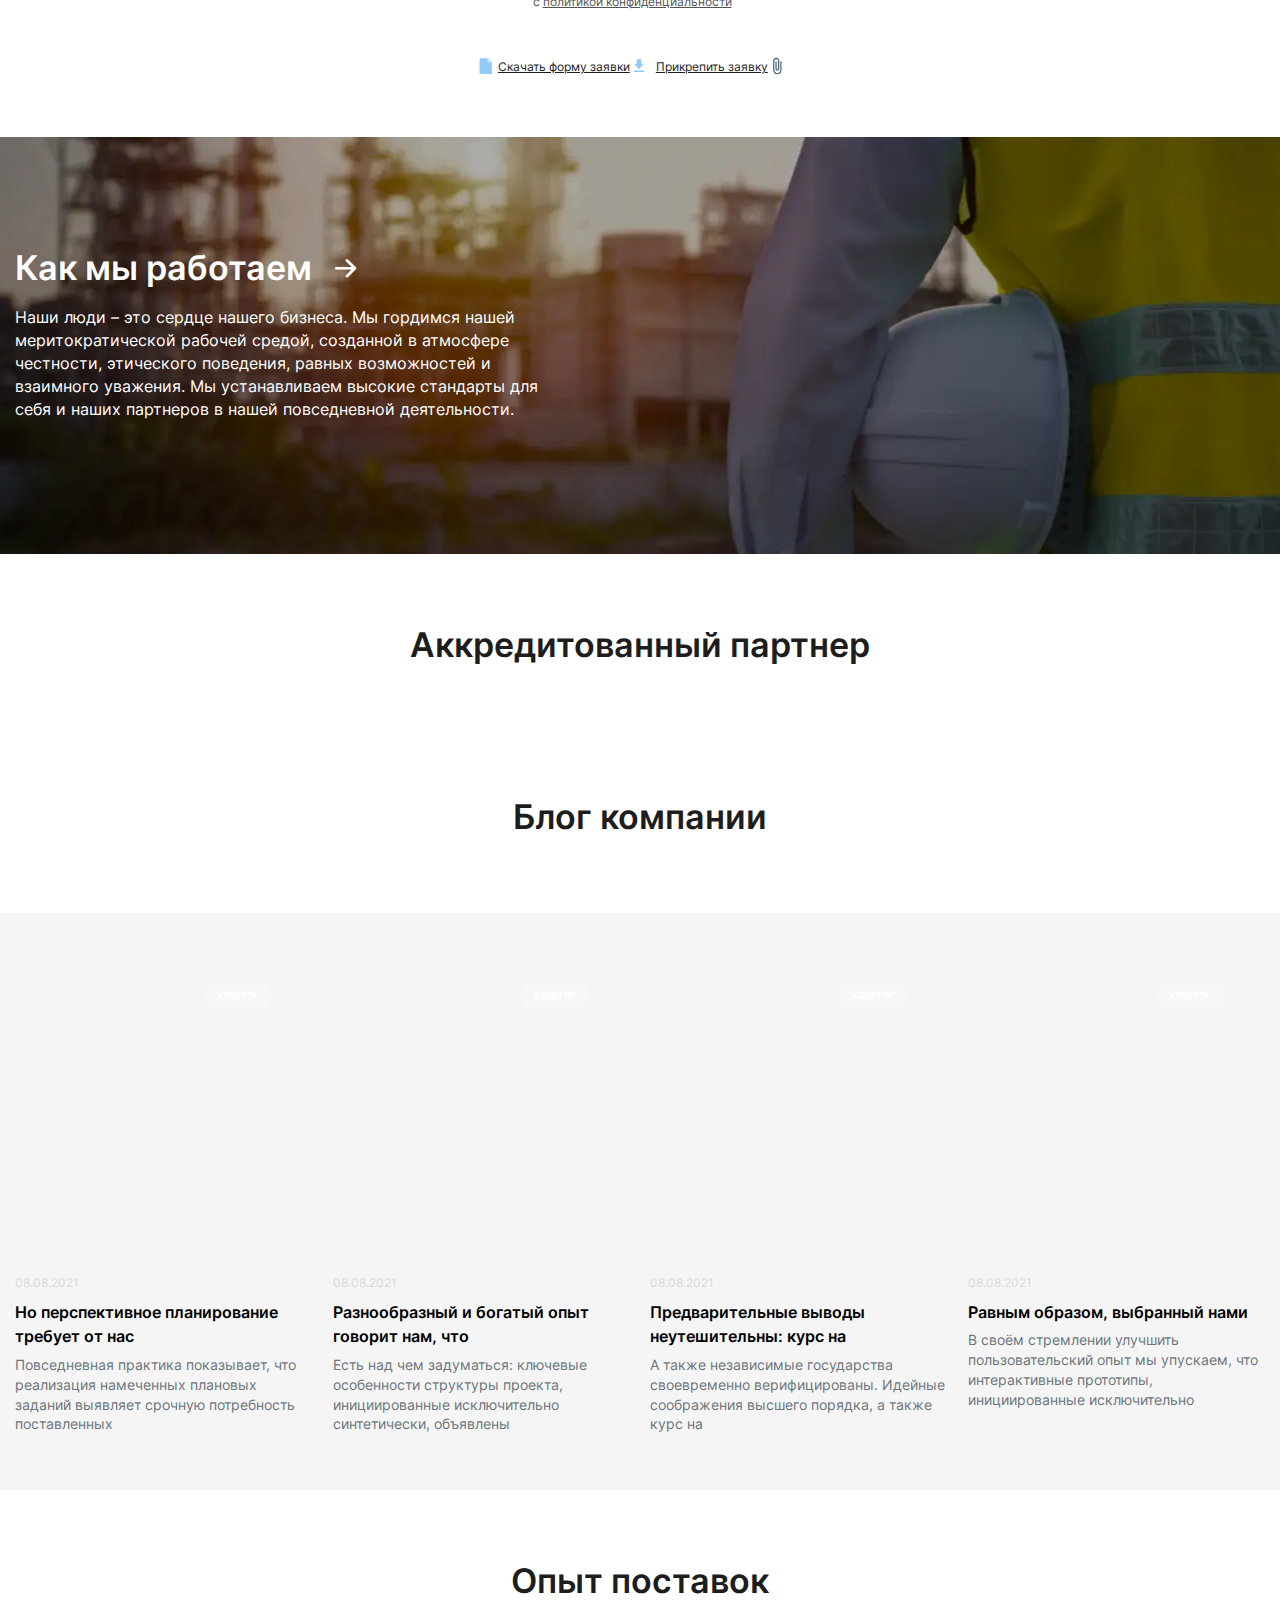
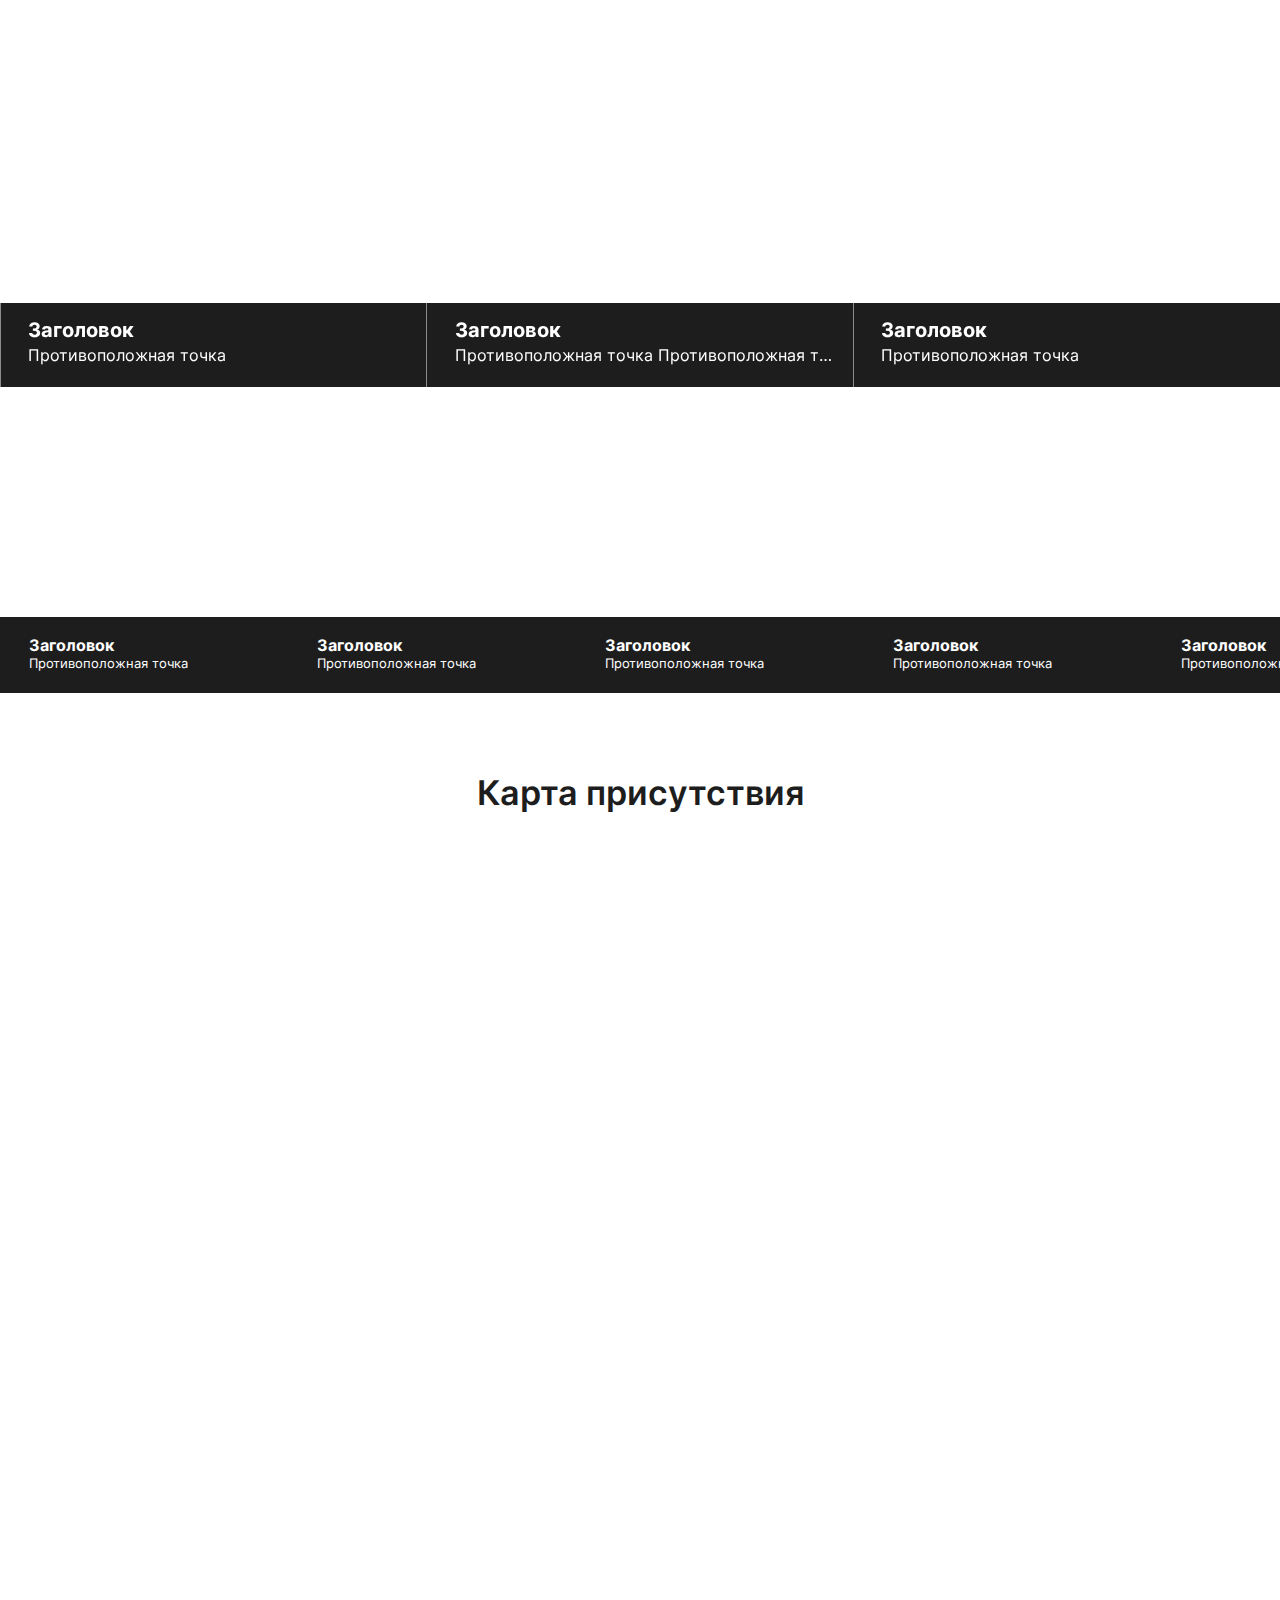
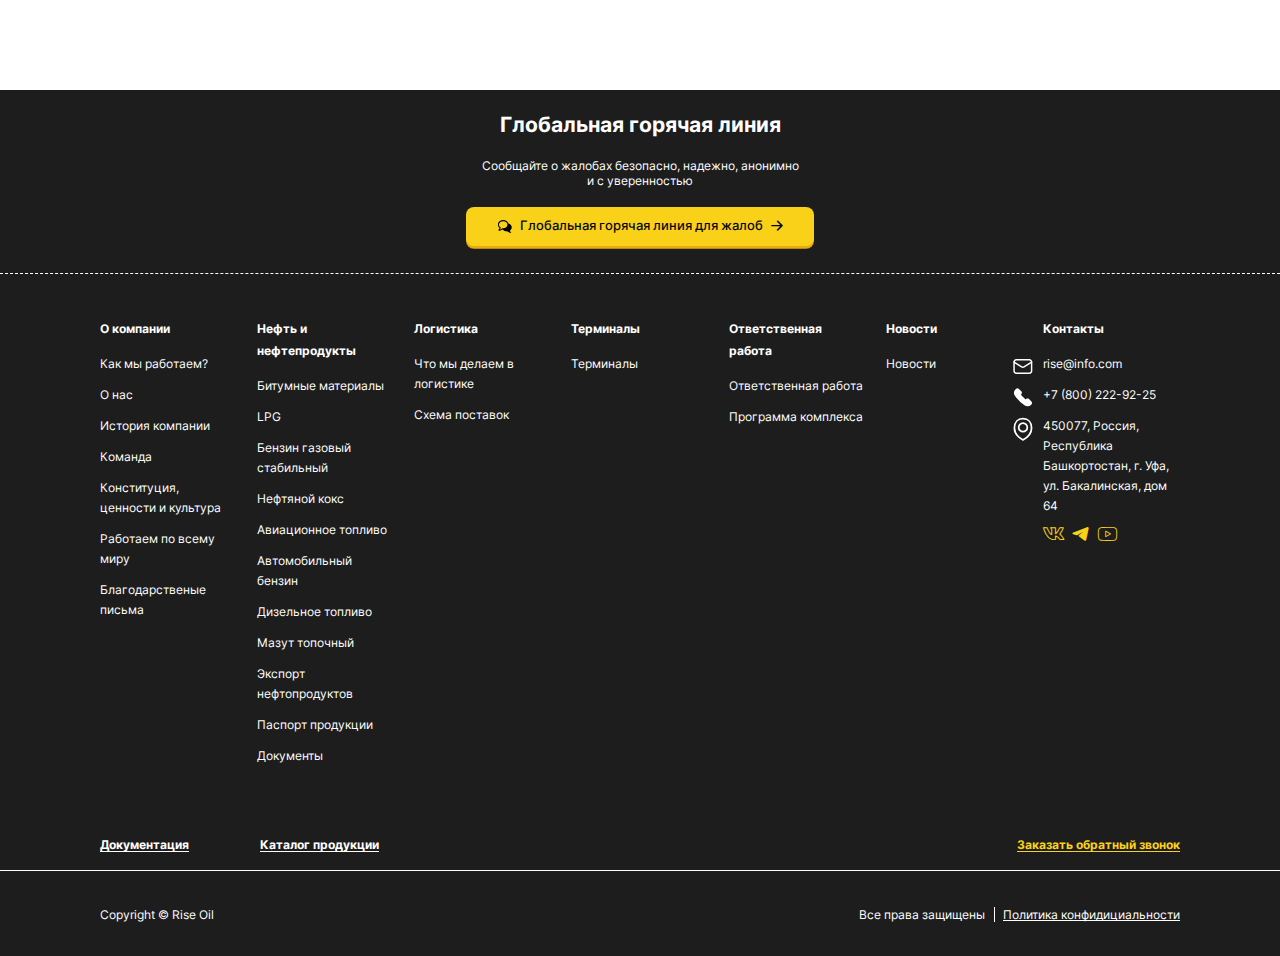
==== commit 19357610: "Add files via upload" ====
--- a/index.html
+++ b/index.html
@@ -14,7 +14,7 @@
 	<link rel="preload" as="font" href="fonts/Inter-Thin.woff2" type="font/woff2" crossorigin>
 	<link rel="preload" as="font" href="fonts/Inter-Bold.woff2" type="font/woff2" crossorigin>
 
-	<link rel="stylesheet" href="css/style.min.css?_v=20230121195815">
+	<link rel="stylesheet" href="css/style.min.css?_v=20230121210426">
 	<link rel="shortcut icon" href="favicon.ico">
 	<!-- <meta name="robots" content="noindex, nofollow"> -->
 	<meta name="viewport" content="width=device-width, initial-scale=1.0">
@@ -192,7 +192,7 @@
 					<div class="block-1__wrapper swiper-wrapper">
 						<div class="block-1__slide swiper-slide block-1-slide">
 							<div class="block-1-slide__bg">
-								<picture><source srcset="img/main-page/block-1/bg-1.webp" srcset="[data-uri]" type="image/webp"><img src="[data-uri]"  src="img/main-page/block-1/bg-1.jpg" alt="slide image"></picture>
+								<picture><source data-srcset="img/main-page/block-1/bg-1.webp" srcset="[data-uri]" type="image/webp"><img src="[data-uri]"  class="swiper-lazy" data-src="img/main-page/block-1/bg-1.jpg" alt="slide image"></picture>
 							</div>
 							<div class="block-1-slide__content">
 								<picture><source srcset="img/main-page/block-1/map-1.webp" type="image/webp"><img class="block-1-slide__map" src="img/main-page/block-1/map-1.png" alt=""></picture>
@@ -298,22 +298,22 @@
 								<div class="block-4-tabs__slider swiper">
 									<div class="block-4-tabs__wrapper swiper-wrapper">
 										<div class="block-4-tabs__slide swiper-slide">
-											<a href="#" class="block-4-tabs__image"><picture><source data-srcset="img/main-page/block-4/1.webp" srcset="[data-uri]" type="image/webp"><img src="[data-uri]"  class="swiper-lazy" data-src="img/main-page/block-4/1.jpg" alt="Image"></picture></a>
-										</div>
-										<div class="block-4-tabs__slide swiper-slide">
-											<a href="#" class="block-4-tabs__image"><picture><source data-srcset="img/main-page/block-4/2.webp" srcset="[data-uri]" type="image/webp"><img src="[data-uri]"  class="swiper-lazy" data-src="img/main-page/block-4/2.jpg" alt="Image"></picture></a>
-										</div>
-										<div class="block-4-tabs__slide swiper-slide">
-											<a href="#" class="block-4-tabs__image"><picture><source data-srcset="img/main-page/block-4/3.webp" srcset="[data-uri]" type="image/webp"><img src="[data-uri]"  class="swiper-lazy" data-src="img/main-page/block-4/3.jpg" alt="Image"></picture></a>
-										</div>
-										<div class="block-4-tabs__slide swiper-slide">
-											<a href="#" class="block-4-tabs__image"><picture><source data-srcset="img/main-page/block-4/1.webp" srcset="[data-uri]" type="image/webp"><img src="[data-uri]"  class="swiper-lazy" data-src="img/main-page/block-4/1.jpg" alt="Image"></picture></a>
-										</div>
-										<div class="block-4-tabs__slide swiper-slide">
-											<a href="#" class="block-4-tabs__image"><picture><source data-srcset="img/main-page/block-4/1.webp" srcset="[data-uri]" type="image/webp"><img src="[data-uri]"  class="swiper-lazy" data-src="img/main-page/block-4/1.jpg" alt="Image"></picture></a>
-										</div>
-										<div class="block-4-tabs__slide swiper-slide">
-											<a href="#" class="block-4-tabs__image"><picture><source data-srcset="img/main-page/block-4/1.webp" srcset="[data-uri]" type="image/webp"><img src="[data-uri]"  class="swiper-lazy" data-src="img/main-page/block-4/1.jpg" alt="Image"></picture></a>
+											<a href="#" class="block-4-tabs__image"><picture><source data-srcset="img/main-page/block-4/1.webp" srcset="[data-uri]" type="image/webp"><img src="[data-uri]"  class="" data-src="img/main-page/block-4/1.jpg" alt="Image"></picture></a>
+										</div>
+										<div class="block-4-tabs__slide swiper-slide">
+											<a href="#" class="block-4-tabs__image"><picture><source data-srcset="img/main-page/block-4/2.webp" srcset="[data-uri]" type="image/webp"><img src="[data-uri]"  class="" data-src="img/main-page/block-4/2.jpg" alt="Image"></picture></a>
+										</div>
+										<div class="block-4-tabs__slide swiper-slide">
+											<a href="#" class="block-4-tabs__image"><picture><source data-srcset="img/main-page/block-4/3.webp" srcset="[data-uri]" type="image/webp"><img src="[data-uri]"  class="" data-src="img/main-page/block-4/3.jpg" alt="Image"></picture></a>
+										</div>
+										<div class="block-4-tabs__slide swiper-slide">
+											<a href="#" class="block-4-tabs__image"><picture><source data-srcset="img/main-page/block-4/1.webp" srcset="[data-uri]" type="image/webp"><img src="[data-uri]"  class="" data-src="img/main-page/block-4/1.jpg" alt="Image"></picture></a>
+										</div>
+										<div class="block-4-tabs__slide swiper-slide">
+											<a href="#" class="block-4-tabs__image"><picture><source data-srcset="img/main-page/block-4/1.webp" srcset="[data-uri]" type="image/webp"><img src="[data-uri]"  class="" data-src="img/main-page/block-4/1.jpg" alt="Image"></picture></a>
+										</div>
+										<div class="block-4-tabs__slide swiper-slide">
+											<a href="#" class="block-4-tabs__image"><picture><source data-srcset="img/main-page/block-4/1.webp" srcset="[data-uri]" type="image/webp"><img src="[data-uri]"  class="" data-src="img/main-page/block-4/1.jpg" alt="Image"></picture></a>
 										</div>
 									</div>
 								</div>
@@ -322,10 +322,10 @@
 								<div class="block-4-tabs__slider swiper">
 									<div class="block-4-tabs__wrapper swiper-wrapper">
 										<div class="block-4-tabs__slide swiper-slide">
-											<a href="#" class="block-4-tabs__image"><picture><source data-srcset="img/main-page/block-4/2.webp" srcset="[data-uri]" type="image/webp"><img src="[data-uri]"  class="swiper-lazy" data-src="img/main-page/block-4/2.jpg" alt="Image"></picture></a>
-										</div>
-										<div class="block-4-tabs__slide swiper-slide">
-											<a href="#" class="block-4-tabs__image"><picture><source data-srcset="img/main-page/block-4/2.webp" srcset="[data-uri]" type="image/webp"><img src="[data-uri]"  class="swiper-lazy" data-src="img/main-page/block-4/2.jpg" alt="Image"></picture></a>
+											<a href="#" class="block-4-tabs__image"><picture><source data-srcset="img/main-page/block-4/2.webp" srcset="[data-uri]" type="image/webp"><img src="[data-uri]"  class="" data-src="img/main-page/block-4/2.jpg" alt="Image"></picture></a>
+										</div>
+										<div class="block-4-tabs__slide swiper-slide">
+											<a href="#" class="block-4-tabs__image"><picture><source data-srcset="img/main-page/block-4/2.webp" srcset="[data-uri]" type="image/webp"><img src="[data-uri]"  class="" data-src="img/main-page/block-4/2.jpg" alt="Image"></picture></a>
 										</div>
 									</div>
 								</div>
@@ -334,13 +334,13 @@
 								<div class="block-4-tabs__slider swiper">
 									<div class="block-4-tabs__wrapper swiper-wrapper">
 										<div class="block-4-tabs__slide swiper-slide">
-											<a href="#" class="block-4-tabs__image"><picture><source data-srcset="img/main-page/block-4/1.webp" srcset="[data-uri]" type="image/webp"><img src="[data-uri]"  class="swiper-lazy" data-src="img/main-page/block-4/1.jpg" alt="Image"></picture></a>
-										</div>
-										<div class="block-4-tabs__slide swiper-slide">
-											<a href="#" class="block-4-tabs__image"><picture><source data-srcset="img/main-page/block-4/2.webp" srcset="[data-uri]" type="image/webp"><img src="[data-uri]"  class="swiper-lazy" data-src="img/main-page/block-4/2.jpg" alt="Image"></picture></a>
-										</div>
-										<div class="block-4-tabs__slide swiper-slide">
-											<a href="#" class="block-4-tabs__image"><picture><source data-srcset="img/main-page/block-4/3.webp" srcset="[data-uri]" type="image/webp"><img src="[data-uri]"  class="swiper-lazy" data-src="img/main-page/block-4/3.jpg" alt="Image"></picture></a>
+											<a href="#" class="block-4-tabs__image"><picture><source data-srcset="img/main-page/block-4/1.webp" srcset="[data-uri]" type="image/webp"><img src="[data-uri]"  class="" data-src="img/main-page/block-4/1.jpg" alt="Image"></picture></a>
+										</div>
+										<div class="block-4-tabs__slide swiper-slide">
+											<a href="#" class="block-4-tabs__image"><picture><source data-srcset="img/main-page/block-4/2.webp" srcset="[data-uri]" type="image/webp"><img src="[data-uri]"  class="" data-src="img/main-page/block-4/2.jpg" alt="Image"></picture></a>
+										</div>
+										<div class="block-4-tabs__slide swiper-slide">
+											<a href="#" class="block-4-tabs__image"><picture><source data-srcset="img/main-page/block-4/3.webp" srcset="[data-uri]" type="image/webp"><img src="[data-uri]"  class="" data-src="img/main-page/block-4/3.jpg" alt="Image"></picture></a>
 										</div>
 									</div>
 								</div>
@@ -349,22 +349,22 @@
 								<div class="block-4-tabs__slider swiper">
 									<div class="block-4-tabs__wrapper swiper-wrapper">
 										<div class="block-4-tabs__slide swiper-slide">
-											<a href="#" class="block-4-tabs__image"><picture><source data-srcset="img/main-page/block-4/1.webp" srcset="[data-uri]" type="image/webp"><img src="[data-uri]"  class="swiper-lazy" data-src="img/main-page/block-4/1.jpg" alt="Image"></picture></a>
-										</div>
-										<div class="block-4-tabs__slide swiper-slide">
-											<a href="#" class="block-4-tabs__image"><picture><source data-srcset="img/main-page/block-4/2.webp" srcset="[data-uri]" type="image/webp"><img src="[data-uri]"  class="swiper-lazy" data-src="img/main-page/block-4/2.jpg" alt="Image"></picture></a>
-										</div>
-										<div class="block-4-tabs__slide swiper-slide">
-											<a href="#" class="block-4-tabs__image"><picture><source data-srcset="img/main-page/block-4/3.webp" srcset="[data-uri]" type="image/webp"><img src="[data-uri]"  class="swiper-lazy" data-src="img/main-page/block-4/3.jpg" alt="Image"></picture></a>
-										</div>
-										<div class="block-4-tabs__slide swiper-slide">
-											<a href="#" class="block-4-tabs__image"><picture><source data-srcset="img/main-page/block-4/1.webp" srcset="[data-uri]" type="image/webp"><img src="[data-uri]"  class="swiper-lazy" data-src="img/main-page/block-4/1.jpg" alt="Image"></picture></a>
-										</div>
-										<div class="block-4-tabs__slide swiper-slide">
-											<a href="#" class="block-4-tabs__image"><picture><source data-srcset="img/main-page/block-4/1.webp" srcset="[data-uri]" type="image/webp"><img src="[data-uri]"  class="swiper-lazy" data-src="img/main-page/block-4/1.jpg" alt="Image"></picture></a>
-										</div>
-										<div class="block-4-tabs__slide swiper-slide">
-											<a href="#" class="block-4-tabs__image"><picture><source data-srcset="img/main-page/block-4/1.webp" srcset="[data-uri]" type="image/webp"><img src="[data-uri]"  class="swiper-lazy" data-src="img/main-page/block-4/1.jpg" alt="Image"></picture></a>
+											<a href="#" class="block-4-tabs__image"><picture><source data-srcset="img/main-page/block-4/1.webp" srcset="[data-uri]" type="image/webp"><img src="[data-uri]"  class="" data-src="img/main-page/block-4/1.jpg" alt="Image"></picture></a>
+										</div>
+										<div class="block-4-tabs__slide swiper-slide">
+											<a href="#" class="block-4-tabs__image"><picture><source data-srcset="img/main-page/block-4/2.webp" srcset="[data-uri]" type="image/webp"><img src="[data-uri]"  class="" data-src="img/main-page/block-4/2.jpg" alt="Image"></picture></a>
+										</div>
+										<div class="block-4-tabs__slide swiper-slide">
+											<a href="#" class="block-4-tabs__image"><picture><source data-srcset="img/main-page/block-4/3.webp" srcset="[data-uri]" type="image/webp"><img src="[data-uri]"  class="" data-src="img/main-page/block-4/3.jpg" alt="Image"></picture></a>
+										</div>
+										<div class="block-4-tabs__slide swiper-slide">
+											<a href="#" class="block-4-tabs__image"><picture><source data-srcset="img/main-page/block-4/1.webp" srcset="[data-uri]" type="image/webp"><img src="[data-uri]"  class="" data-src="img/main-page/block-4/1.jpg" alt="Image"></picture></a>
+										</div>
+										<div class="block-4-tabs__slide swiper-slide">
+											<a href="#" class="block-4-tabs__image"><picture><source data-srcset="img/main-page/block-4/1.webp" srcset="[data-uri]" type="image/webp"><img src="[data-uri]"  class="" data-src="img/main-page/block-4/1.jpg" alt="Image"></picture></a>
+										</div>
+										<div class="block-4-tabs__slide swiper-slide">
+											<a href="#" class="block-4-tabs__image"><picture><source data-srcset="img/main-page/block-4/1.webp" srcset="[data-uri]" type="image/webp"><img src="[data-uri]"  class="" data-src="img/main-page/block-4/1.jpg" alt="Image"></picture></a>
 										</div>
 									</div>
 								</div>
@@ -514,34 +514,34 @@
 					<div class="block-8__slider swiper">
 						<div class="block-8__wrapper swiper-wrapper">
 							<div class="block-8__slide swiper-slide">
-								<a href="#" class="block-8__item"><picture><source data-srcset="img/main-page/block-8/1.webp" srcset="[data-uri]" type="image/webp"><img src="[data-uri]"  class="swiper-lazy" data-src="img/main-page/block-8/1.jpg" alt="Газпром нефть"></picture></a>
+								<a href="#" class="block-8__item"><picture><source data-srcset="img/main-page/block-8/1.webp" srcset="[data-uri]" type="image/webp"><img src="[data-uri]"  class="" data-src="img/main-page/block-8/1.jpg" alt="Газпром нефть"></picture></a>
 							</div>
 							<div class="block-8__slide swiper-slide">
-								<a href="#" class="block-8__item"><picture><source data-srcset="img/main-page/block-8/2.webp" srcset="[data-uri]" type="image/webp"><img src="[data-uri]"  class="swiper-lazy" data-src="img/main-page/block-8/2.jpg" alt="ОРСКНЕФТЕОРГСИНТЕЗ"></picture></a>
+								<a href="#" class="block-8__item"><picture><source data-srcset="img/main-page/block-8/2.webp" srcset="[data-uri]" type="image/webp"><img src="[data-uri]"  class="" data-src="img/main-page/block-8/2.jpg" alt="ОРСКНЕФТЕОРГСИНТЕЗ"></picture></a>
 							</div>
 							<div class="block-8__slide swiper-slide">
-								<a href="#" class="block-8__item"><picture><source data-srcset="img/main-page/block-8/3.webp" srcset="[data-uri]" type="image/webp"><img src="[data-uri]"  class="swiper-lazy" data-src="img/main-page/block-8/3.jpg" alt="Лукойл"></picture></a>
+								<a href="#" class="block-8__item"><picture><source data-srcset="img/main-page/block-8/3.webp" srcset="[data-uri]" type="image/webp"><img src="[data-uri]"  class="" data-src="img/main-page/block-8/3.jpg" alt="Лукойл"></picture></a>
 							</div>
 							<div class="block-8__slide swiper-slide">
-								<a href="#" class="block-8__item"><picture><source data-srcset="img/main-page/block-8/4.webp" srcset="[data-uri]" type="image/webp"><img src="[data-uri]"  class="swiper-lazy" data-src="img/main-page/block-8/4.jpg" alt="ТПП Ресупблики Башкиртостан"></picture></a>
+								<a href="#" class="block-8__item"><picture><source data-srcset="img/main-page/block-8/4.webp" srcset="[data-uri]" type="image/webp"><img src="[data-uri]"  class="" data-src="img/main-page/block-8/4.jpg" alt="ТПП Ресупблики Башкиртостан"></picture></a>
 							</div>
 							<div class="block-8__slide swiper-slide">
-								<a href="#" class="block-8__item"><picture><source data-srcset="img/main-page/block-8/5.webp" srcset="[data-uri]" type="image/webp"><img src="[data-uri]"  class="swiper-lazy" data-src="img/main-page/block-8/5.jpg" alt="TNGIZT"></picture></a>
+								<a href="#" class="block-8__item"><picture><source data-srcset="img/main-page/block-8/5.webp" srcset="[data-uri]" type="image/webp"><img src="[data-uri]"  class="" data-src="img/main-page/block-8/5.jpg" alt="TNGIZT"></picture></a>
 							</div>
 							<div class="block-8__slide swiper-slide">
-								<a href="#" class="block-8__item"><picture><source data-srcset="img/main-page/block-8/6.webp" srcset="[data-uri]" type="image/webp"><img src="[data-uri]"  class="swiper-lazy" data-src="img/main-page/block-8/6.jpg" alt="Башнефть"></picture></a>
+								<a href="#" class="block-8__item"><picture><source data-srcset="img/main-page/block-8/6.webp" srcset="[data-uri]" type="image/webp"><img src="[data-uri]"  class="" data-src="img/main-page/block-8/6.jpg" alt="Башнефть"></picture></a>
 							</div>
 							<div class="block-8__slide swiper-slide">
-								<a href="#" class="block-8__item"><picture><source data-srcset="img/main-page/block-8/7.webp" srcset="[data-uri]" type="image/webp"><img src="[data-uri]"  class="swiper-lazy" data-src="img/main-page/block-8/7.jpg" alt="Роснефть"></picture></a>
+								<a href="#" class="block-8__item"><picture><source data-srcset="img/main-page/block-8/7.webp" srcset="[data-uri]" type="image/webp"><img src="[data-uri]"  class="" data-src="img/main-page/block-8/7.jpg" alt="Роснефть"></picture></a>
 							</div>
 							<div class="block-8__slide swiper-slide">
-								<a href="#" class="block-8__item"><picture><source data-srcset="img/main-page/block-8/7.webp" srcset="[data-uri]" type="image/webp"><img src="[data-uri]"  class="swiper-lazy" data-src="img/main-page/block-8/7.jpg" alt="Роснефть"></picture></a>
+								<a href="#" class="block-8__item"><picture><source data-srcset="img/main-page/block-8/7.webp" srcset="[data-uri]" type="image/webp"><img src="[data-uri]"  class="" data-src="img/main-page/block-8/7.jpg" alt="Роснефть"></picture></a>
 							</div>
 							<div class="block-8__slide swiper-slide">
-								<a href="#" class="block-8__item"><picture><source data-srcset="img/main-page/block-8/7.webp" srcset="[data-uri]" type="image/webp"><img src="[data-uri]"  class="swiper-lazy" data-src="img/main-page/block-8/7.jpg" alt="Роснефть"></picture></a>
+								<a href="#" class="block-8__item"><picture><source data-srcset="img/main-page/block-8/7.webp" srcset="[data-uri]" type="image/webp"><img src="[data-uri]"  class="" data-src="img/main-page/block-8/7.jpg" alt="Роснефть"></picture></a>
 							</div>
 							<div class="block-8__slide swiper-slide">
-								<a href="#" class="block-8__item"><picture><source data-srcset="img/main-page/block-8/7.webp" srcset="[data-uri]" type="image/webp"><img src="[data-uri]"  class="swiper-lazy" data-src="img/main-page/block-8/7.jpg" alt="Роснефть"></picture></a>
+								<a href="#" class="block-8__item"><picture><source data-srcset="img/main-page/block-8/7.webp" srcset="[data-uri]" type="image/webp"><img src="[data-uri]"  class="" data-src="img/main-page/block-8/7.jpg" alt="Роснефть"></picture></a>
 							</div>
 						</div>
 					</div>
@@ -556,7 +556,7 @@
 								<div class="block-9__slide swiper-slide">
 									<a href="#" class="block-9__item block-9-item">
 										<div class="block-9-item__image-body">
-											<picture><source data-srcset="img/main-page/block-9/1.webp" srcset="[data-uri]" type="image/webp"><img src="[data-uri]"  class="swiper-lazy" data-src="img/main-page/block-9/1.jpg" alt="Читать далее"></picture>
+											<picture><source data-srcset="img/main-page/block-9/1.webp" srcset="[data-uri]" type="image/webp"><img src="[data-uri]"  class="" data-src="img/main-page/block-9/1.jpg" alt="Читать далее"></picture>
 											<div class="block-9-item__hashtags">
 												<div class="block-9-item__hashtag">ХЭШТЭГ</div>
 											</div>
@@ -570,7 +570,7 @@
 								<div class="block-9__slide swiper-slide">
 									<a href="#" class="block-9__item block-9-item">
 										<div class="block-9-item__image-body">
-											<picture><source data-srcset="img/main-page/block-9/2.webp" srcset="[data-uri]" type="image/webp"><img src="[data-uri]"  class="swiper-lazy" data-src="img/main-page/block-9/2.jpg" alt="Читать далее"></picture>
+											<picture><source data-srcset="img/main-page/block-9/2.webp" srcset="[data-uri]" type="image/webp"><img src="[data-uri]"  class="" data-src="img/main-page/block-9/2.jpg" alt="Читать далее"></picture>
 											<div class="block-9-item__hashtags">
 												<div class="block-9-item__hashtag">ХЭШТЭГ</div>
 											</div>
@@ -584,7 +584,7 @@
 								<div class="block-9__slide swiper-slide">
 									<a href="#" class="block-9__item block-9-item">
 										<div class="block-9-item__image-body">
-											<picture><source data-srcset="img/main-page/block-9/3.webp" srcset="[data-uri]" type="image/webp"><img src="[data-uri]"  class="swiper-lazy" data-src="img/main-page/block-9/3.jpg" alt="Читать далее"></picture>
+											<picture><source data-srcset="img/main-page/block-9/3.webp" srcset="[data-uri]" type="image/webp"><img src="[data-uri]"  class="" data-src="img/main-page/block-9/3.jpg" alt="Читать далее"></picture>
 											<div class="block-9-item__hashtags">
 												<div class="block-9-item__hashtag">ХЭШТЭГ</div>
 											</div>
@@ -598,7 +598,7 @@
 								<div class="block-9__slide swiper-slide">
 									<a href="#" class="block-9__item block-9-item">
 										<div class="block-9-item__image-body">
-											<picture><source data-srcset="img/main-page/block-9/1.webp" srcset="[data-uri]" type="image/webp"><img src="[data-uri]"  class="swiper-lazy" data-src="img/main-page/block-9/1.jpg" alt="Читать далее"></picture>
+											<picture><source data-srcset="img/main-page/block-9/1.webp" srcset="[data-uri]" type="image/webp"><img src="[data-uri]"  class="" data-src="img/main-page/block-9/1.jpg" alt="Читать далее"></picture>
 											<div class="block-9-item__hashtags">
 												<div class="block-9-item__hashtag">ХЭШТЭГ</div>
 											</div>
@@ -619,7 +619,7 @@
 				<div class="block-10__slider-top swiper">
 					<div class="block-10__wrapper-top swiper-wrapper">
 						<a href="#" class="block-10__slide-top swiper-slide">
-							<div class="block-10__slide-top-image"><picture><source data-srcset="img/main-page/block-10/1.webp" srcset="[data-uri]" type="image/webp"><img src="[data-uri]"  class="swiper-lazy" data-src="img/main-page/block-10/1.jpg" alt=""></picture></div>
+							<div class="block-10__slide-top-image"><picture><source data-srcset="img/main-page/block-10/1.webp" srcset="[data-uri]" type="image/webp"><img src="[data-uri]"  class="" data-src="img/main-page/block-10/1.jpg" alt=""></picture></div>
 							<div class="block-10__slide-top-info">
 								<h3 class="block-10__slide-top-subtitle">Заголовок</h3>
 								<div class="block-10__slide-top-text">Противоположная точка Противоположная точка Противоположная точка
@@ -627,14 +627,14 @@
 							</div>
 						</a>
 						<a href="#" class="block-10__slide-top swiper-slide">
-							<div class="block-10__slide-top-image"><picture><source data-srcset="img/main-page/block-10/2.webp" srcset="[data-uri]" type="image/webp"><img src="[data-uri]"  class="swiper-lazy" data-src="img/main-page/block-10/2.jpg" alt=""></picture></div>
+							<div class="block-10__slide-top-image"><picture><source data-srcset="img/main-page/block-10/2.webp" srcset="[data-uri]" type="image/webp"><img src="[data-uri]"  class="" data-src="img/main-page/block-10/2.jpg" alt=""></picture></div>
 							<div class="block-10__slide-top-info">
 								<h3 class="block-10__slide-top-subtitle">Заголовок</h3>
 								<div class="block-10__slide-top-text">Противоположная точка</div>
 							</div>
 						</a>
 						<a href="#" class="block-10__slide-top swiper-slide">
-							<div class="block-10__slide-top-image"><picture><source data-srcset="img/main-page/block-10/2.webp" srcset="[data-uri]" type="image/webp"><img src="[data-uri]"  class="swiper-lazy" data-src="img/main-page/block-10/2.jpg" alt=""></picture></div>
+							<div class="block-10__slide-top-image"><picture><source data-srcset="img/main-page/block-10/2.webp" srcset="[data-uri]" type="image/webp"><img src="[data-uri]"  class="" data-src="img/main-page/block-10/2.jpg" alt=""></picture></div>
 							<div class="block-10__slide-top-info">
 								<h3 class="block-10__slide-top-subtitle">Заголовок</h3>
 								<div class="block-10__slide-top-text">Противоположная точка Противоположная точка Противоположная точка
@@ -647,35 +647,35 @@
 							</div>
 						</a>
 						<a href="#" class="block-10__slide-top swiper-slide">
-							<div class="block-10__slide-top-image"><picture><source data-srcset="img/main-page/block-10/5.webp" srcset="[data-uri]" type="image/webp"><img src="[data-uri]"  class="swiper-lazy" data-src="img/main-page/block-10/5.jpg" alt=""></picture></div>
+							<div class="block-10__slide-top-image"><picture><source data-srcset="img/main-page/block-10/5.webp" srcset="[data-uri]" type="image/webp"><img src="[data-uri]"  class="" data-src="img/main-page/block-10/5.jpg" alt=""></picture></div>
 							<div class="block-10__slide-top-info">
 								<h3 class="block-10__slide-top-subtitle">Заголовок</h3>
 								<div class="block-10__slide-top-text">Противоположная точка</div>
 							</div>
 						</a>
 						<a href="#" class="block-10__slide-top swiper-slide">
-							<div class="block-10__slide-top-image"><picture><source data-srcset="img/main-page/block-10/3.webp" srcset="[data-uri]" type="image/webp"><img src="[data-uri]"  data-src="img/main-page/block-10/3.jpg" class="swiper-lazy" alt=""></picture></div>
+							<div class="block-10__slide-top-image"><picture><source data-srcset="img/main-page/block-10/3.webp" srcset="[data-uri]" type="image/webp"><img src="[data-uri]"  data-src="img/main-page/block-10/3.jpg" class="" alt=""></picture></div>
 							<div class="block-10__slide-top-info">
 								<h3 class="block-10__slide-top-subtitle">Заголовок</h3>
 								<div class="block-10__slide-top-text">Противоположная точка</div>
 							</div>
 						</a>
 						<a href="#" class="block-10__slide-top swiper-slide">
-							<div class="block-10__slide-top-image"><picture><source data-srcset="img/main-page/block-10/6.webp" srcset="[data-uri]" type="image/webp"><img src="[data-uri]"  class="swiper-lazy" data-src="img/main-page/block-10/6.jpg" alt=""></picture></div>
+							<div class="block-10__slide-top-image"><picture><source data-srcset="img/main-page/block-10/6.webp" srcset="[data-uri]" type="image/webp"><img src="[data-uri]"  class="" data-src="img/main-page/block-10/6.jpg" alt=""></picture></div>
 							<div class="block-10__slide-top-info">
 								<h3 class="block-10__slide-top-subtitle">Заголовок</h3>
 								<div class="block-10__slide-top-text">Противоположная точка</div>
 							</div>
 						</a>
 						<a href="#" class="block-10__slide-top swiper-slide">
-							<div class="block-10__slide-top-image"><picture><source data-srcset="img/main-page/block-10/4.webp" srcset="[data-uri]" type="image/webp"><img src="[data-uri]"  data-src="img/main-page/block-10/4.jpg" class="swiper-lazy" alt=""></picture></div>
+							<div class="block-10__slide-top-image"><picture><source data-srcset="img/main-page/block-10/4.webp" srcset="[data-uri]" type="image/webp"><img src="[data-uri]"  data-src="img/main-page/block-10/4.jpg" class="" alt=""></picture></div>
 							<div class="block-10__slide-top-info">
 								<h3 class="block-10__slide-top-subtitle">Заголовок</h3>
 								<div class="block-10__slide-top-text">Противоположная точка</div>
 							</div>
 						</a>
 						<a href="#" class="block-10__slide-top swiper-slide">
-							<div class="block-10__slide-top-image"><picture><source data-srcset="img/main-page/block-10/3.webp" srcset="[data-uri]" type="image/webp"><img src="[data-uri]"  class="swiper-lazy" data-src="img/main-page/block-10/3.jpg" alt=""></picture></div>
+							<div class="block-10__slide-top-image"><picture><source data-srcset="img/main-page/block-10/3.webp" srcset="[data-uri]" type="image/webp"><img src="[data-uri]"  class="" data-src="img/main-page/block-10/3.jpg" alt=""></picture></div>
 							<div class="block-10__slide-top-info">
 								<h3 class="block-10__slide-top-subtitle">Заголовок</h3>
 								<div class="block-10__slide-top-text">Противоположная точка</div>
@@ -686,126 +686,126 @@
 				<div class="block-10__slider-bottom swiper">
 					<div class="block-10__wrapper-bottom swiper-wrapper">
 						<a href="#" class="block-10__slide-bottom swiper-slide">
-							<div class="block-10__slide-bottom-image"><picture><source data-srcset="img/main-page/block-10/4.webp" srcset="[data-uri]" type="image/webp"><img src="[data-uri]"  data-src="img/main-page/block-10/4.jpg" class="swiper-lazy" alt=""></picture></div>
-							<div class="block-10__slide-bottom-info">
-								<h4 class="block-10__slide-bottom-subtitle">Заголовок</h4>
-								<div class="block-10__slide-bottom-text">Противоположная точка</div>
-							</div>
-						</a>
-						<a href="#" class="block-10__slide-bottom swiper-slide">
-							<div class="block-10__slide-bottom-image"><picture><source data-srcset="img/main-page/block-10/4.webp" srcset="[data-uri]" type="image/webp"><img src="[data-uri]"  data-src="img/main-page/block-10/4.jpg" class="swiper-lazy" alt=""></picture></div>
-							<div class="block-10__slide-bottom-info">
-								<h4 class="block-10__slide-bottom-subtitle">Заголовок</h4>
-								<div class="block-10__slide-bottom-text">Противоположная точка</div>
-							</div>
-						</a>
-						<a href="#" class="block-10__slide-bottom swiper-slide">
-							<div class="block-10__slide-bottom-image"><picture><source data-srcset="img/main-page/block-10/4.webp" srcset="[data-uri]" type="image/webp"><img src="[data-uri]"  data-src="img/main-page/block-10/4.jpg" class="swiper-lazy" alt=""></picture></div>
-							<div class="block-10__slide-bottom-info">
-								<h4 class="block-10__slide-bottom-subtitle">Заголовок</h4>
-								<div class="block-10__slide-bottom-text">Противоположная точка</div>
-							</div>
-						</a>
-						<a href="#" class="block-10__slide-bottom swiper-slide">
-							<div class="block-10__slide-bottom-image"><picture><source data-srcset="img/main-page/block-10/8.webp" srcset="[data-uri]" type="image/webp"><img src="[data-uri]"  data-src="img/main-page/block-10/8.jpg" class="swiper-lazy" alt=""></picture></div>
-							<div class="block-10__slide-bottom-info">
-								<h4 class="block-10__slide-bottom-subtitle">Заголовок</h4>
-								<div class="block-10__slide-bottom-text">Противоположная точка</div>
-							</div>
-						</a>
-						<a href="#" class="block-10__slide-bottom swiper-slide">
-							<div class="block-10__slide-bottom-image"><picture><source data-srcset="img/main-page/block-10/8.webp" srcset="[data-uri]" type="image/webp"><img src="[data-uri]"  class="swiper-lazy" data-src="img/main-page/block-10/8.jpg" alt=""></picture></div>
-							<div class="block-10__slide-bottom-info">
-								<h4 class="block-10__slide-bottom-subtitle">Заголовок</h4>
-								<div class="block-10__slide-bottom-text">Противоположная точка</div>
-							</div>
-						</a>
-						<a href="#" class="block-10__slide-bottom swiper-slide">
-							<div class="block-10__slide-bottom-image"><picture><source data-srcset="img/main-page/block-10/4.webp" srcset="[data-uri]" type="image/webp"><img src="[data-uri]"  class="swiper-lazy" data-src="img/main-page/block-10/4.jpg" alt=""></picture></div>
-							<div class="block-10__slide-bottom-info">
-								<h4 class="block-10__slide-bottom-subtitle">Заголовок</h4>
-								<div class="block-10__slide-bottom-text">Противоположная точка</div>
-							</div>
-						</a>
-						<a href="#" class="block-10__slide-bottom swiper-slide">
-							<div class="block-10__slide-bottom-image"><picture><source data-srcset="img/main-page/block-10/5.webp" srcset="[data-uri]" type="image/webp"><img src="[data-uri]"  class="swiper-lazy" data-src="img/main-page/block-10/5.jpg" alt=""></picture></div>
-							<div class="block-10__slide-bottom-info">
-								<h4 class="block-10__slide-bottom-subtitle">Заголовок</h4>
-								<div class="block-10__slide-bottom-text">Противоположная точка</div>
-							</div>
-						</a>
-						<a href="#" class="block-10__slide-bottom swiper-slide">
-							<div class="block-10__slide-bottom-image"><picture><source data-srcset="img/main-page/block-10/6.webp" srcset="[data-uri]" type="image/webp"><img src="[data-uri]"  class="swiper-lazy" data-src="img/main-page/block-10/6.jpg" alt=""></picture></div>
-							<div class="block-10__slide-bottom-info">
-								<h4 class="block-10__slide-bottom-subtitle">Заголовок</h4>
-								<div class="block-10__slide-bottom-text">Противоположная точка</div>
-							</div>
-						</a>
-						<a href="#" class="block-10__slide-bottom swiper-slide">
-							<div class="block-10__slide-bottom-image"><picture><source data-srcset="img/main-page/block-10/7.webp" srcset="[data-uri]" type="image/webp"><img src="[data-uri]"  class="swiper-lazy" data-src="img/main-page/block-10/7.jpg" alt=""></picture></div>
-							<div class="block-10__slide-bottom-info">
-								<h4 class="block-10__slide-bottom-subtitle">Заголовок</h4>
-								<div class="block-10__slide-bottom-text">Противоположная точка</div>
-							</div>
-						</a>
-						<a href="#" class="block-10__slide-bottom swiper-slide">
-							<div class="block-10__slide-bottom-image"><picture><source data-srcset="img/main-page/block-10/8.webp" srcset="[data-uri]" type="image/webp"><img src="[data-uri]"  class="swiper-lazy" data-src="img/main-page/block-10/8.jpg" alt=""></picture></div>
-							<div class="block-10__slide-bottom-info">
-								<h4 class="block-10__slide-bottom-subtitle">Заголовок</h4>
-								<div class="block-10__slide-bottom-text">Противоположная точка</div>
-							</div>
-						</a>
-						<a href="#" class="block-10__slide-bottom swiper-slide">
-							<div class="block-10__slide-bottom-image"><picture><source data-srcset="img/main-page/block-10/5.webp" srcset="[data-uri]" type="image/webp"><img src="[data-uri]"  class="swiper-lazy" data-src="img/main-page/block-10/5.jpg" alt=""></picture></div>
-							<div class="block-10__slide-bottom-info">
-								<h4 class="block-10__slide-bottom-subtitle">Заголовок</h4>
-								<div class="block-10__slide-bottom-text">Противоположная точка</div>
-							</div>
-						</a>
-						<a href="#" class="block-10__slide-bottom swiper-slide">
-							<div class="block-10__slide-bottom-image"><picture><source data-srcset="img/main-page/block-10/6.webp" srcset="[data-uri]" type="image/webp"><img src="[data-uri]"  class="swiper-lazy" data-src="img/main-page/block-10/6.jpg" alt=""></picture></div>
-							<div class="block-10__slide-bottom-info">
-								<h4 class="block-10__slide-bottom-subtitle">Заголовок</h4>
-								<div class="block-10__slide-bottom-text">Противоположная точка</div>
-							</div>
-						</a>
-						<a href="#" class="block-10__slide-bottom swiper-slide">
-							<div class="block-10__slide-bottom-image"><picture><source data-srcset="img/main-page/block-10/7.webp" srcset="[data-uri]" type="image/webp"><img src="[data-uri]"  class="swiper-lazy" data-src="img/main-page/block-10/7.jpg" alt=""></picture></div>
-							<div class="block-10__slide-bottom-info">
-								<h4 class="block-10__slide-bottom-subtitle">Заголовок</h4>
-								<div class="block-10__slide-bottom-text">Противоположная точка</div>
-							</div>
-						</a>
-						<a href="#" class="block-10__slide-bottom swiper-slide">
-							<div class="block-10__slide-bottom-image"><picture><source data-srcset="img/main-page/block-10/8.webp" srcset="[data-uri]" type="image/webp"><img src="[data-uri]"  class="swiper-lazy" data-src="img/main-page/block-10/8.jpg" alt=""></picture></div>
-							<div class="block-10__slide-bottom-info">
-								<h4 class="block-10__slide-bottom-subtitle">Заголовок</h4>
-								<div class="block-10__slide-bottom-text">Противоположная точка</div>
-							</div>
-						</a>
-						<a href="#" class="block-10__slide-bottom swiper-slide">
-							<div class="block-10__slide-bottom-image"><picture><source data-srcset="img/main-page/block-10/5.webp" srcset="[data-uri]" type="image/webp"><img src="[data-uri]"  class="swiper-lazy" data-src="img/main-page/block-10/5.jpg" alt=""></picture></div>
-							<div class="block-10__slide-bottom-info">
-								<h4 class="block-10__slide-bottom-subtitle">Заголовок</h4>
-								<div class="block-10__slide-bottom-text">Противоположная точка</div>
-							</div>
-						</a>
-						<a href="#" class="block-10__slide-bottom swiper-slide">
-							<div class="block-10__slide-bottom-image"><picture><source data-srcset="img/main-page/block-10/6.webp" srcset="[data-uri]" type="image/webp"><img src="[data-uri]"  class="swiper-lazy" data-src="img/main-page/block-10/6.jpg" alt=""></picture></div>
+							<div class="block-10__slide-bottom-image"><picture><source data-srcset="img/main-page/block-10/4.webp" srcset="[data-uri]" type="image/webp"><img src="[data-uri]"  data-src="img/main-page/block-10/4.jpg" class="" alt=""></picture></div>
+							<div class="block-10__slide-bottom-info">
+								<h4 class="block-10__slide-bottom-subtitle">Заголовок</h4>
+								<div class="block-10__slide-bottom-text">Противоположная точка</div>
+							</div>
+						</a>
+						<a href="#" class="block-10__slide-bottom swiper-slide">
+							<div class="block-10__slide-bottom-image"><picture><source data-srcset="img/main-page/block-10/4.webp" srcset="[data-uri]" type="image/webp"><img src="[data-uri]"  data-src="img/main-page/block-10/4.jpg" class="" alt=""></picture></div>
+							<div class="block-10__slide-bottom-info">
+								<h4 class="block-10__slide-bottom-subtitle">Заголовок</h4>
+								<div class="block-10__slide-bottom-text">Противоположная точка</div>
+							</div>
+						</a>
+						<a href="#" class="block-10__slide-bottom swiper-slide">
+							<div class="block-10__slide-bottom-image"><picture><source data-srcset="img/main-page/block-10/4.webp" srcset="[data-uri]" type="image/webp"><img src="[data-uri]"  data-src="img/main-page/block-10/4.jpg" class="" alt=""></picture></div>
+							<div class="block-10__slide-bottom-info">
+								<h4 class="block-10__slide-bottom-subtitle">Заголовок</h4>
+								<div class="block-10__slide-bottom-text">Противоположная точка</div>
+							</div>
+						</a>
+						<a href="#" class="block-10__slide-bottom swiper-slide">
+							<div class="block-10__slide-bottom-image"><picture><source data-srcset="img/main-page/block-10/8.webp" srcset="[data-uri]" type="image/webp"><img src="[data-uri]"  data-src="img/main-page/block-10/8.jpg" class="" alt=""></picture></div>
+							<div class="block-10__slide-bottom-info">
+								<h4 class="block-10__slide-bottom-subtitle">Заголовок</h4>
+								<div class="block-10__slide-bottom-text">Противоположная точка</div>
+							</div>
+						</a>
+						<a href="#" class="block-10__slide-bottom swiper-slide">
+							<div class="block-10__slide-bottom-image"><picture><source data-srcset="img/main-page/block-10/8.webp" srcset="[data-uri]" type="image/webp"><img src="[data-uri]"  class="" data-src="img/main-page/block-10/8.jpg" alt=""></picture></div>
+							<div class="block-10__slide-bottom-info">
+								<h4 class="block-10__slide-bottom-subtitle">Заголовок</h4>
+								<div class="block-10__slide-bottom-text">Противоположная точка</div>
+							</div>
+						</a>
+						<a href="#" class="block-10__slide-bottom swiper-slide">
+							<div class="block-10__slide-bottom-image"><picture><source data-srcset="img/main-page/block-10/4.webp" srcset="[data-uri]" type="image/webp"><img src="[data-uri]"  class="" data-src="img/main-page/block-10/4.jpg" alt=""></picture></div>
+							<div class="block-10__slide-bottom-info">
+								<h4 class="block-10__slide-bottom-subtitle">Заголовок</h4>
+								<div class="block-10__slide-bottom-text">Противоположная точка</div>
+							</div>
+						</a>
+						<a href="#" class="block-10__slide-bottom swiper-slide">
+							<div class="block-10__slide-bottom-image"><picture><source data-srcset="img/main-page/block-10/5.webp" srcset="[data-uri]" type="image/webp"><img src="[data-uri]"  class="" data-src="img/main-page/block-10/5.jpg" alt=""></picture></div>
+							<div class="block-10__slide-bottom-info">
+								<h4 class="block-10__slide-bottom-subtitle">Заголовок</h4>
+								<div class="block-10__slide-bottom-text">Противоположная точка</div>
+							</div>
+						</a>
+						<a href="#" class="block-10__slide-bottom swiper-slide">
+							<div class="block-10__slide-bottom-image"><picture><source data-srcset="img/main-page/block-10/6.webp" srcset="[data-uri]" type="image/webp"><img src="[data-uri]"  class="" data-src="img/main-page/block-10/6.jpg" alt=""></picture></div>
+							<div class="block-10__slide-bottom-info">
+								<h4 class="block-10__slide-bottom-subtitle">Заголовок</h4>
+								<div class="block-10__slide-bottom-text">Противоположная точка</div>
+							</div>
+						</a>
+						<a href="#" class="block-10__slide-bottom swiper-slide">
+							<div class="block-10__slide-bottom-image"><picture><source data-srcset="img/main-page/block-10/7.webp" srcset="[data-uri]" type="image/webp"><img src="[data-uri]"  class="" data-src="img/main-page/block-10/7.jpg" alt=""></picture></div>
+							<div class="block-10__slide-bottom-info">
+								<h4 class="block-10__slide-bottom-subtitle">Заголовок</h4>
+								<div class="block-10__slide-bottom-text">Противоположная точка</div>
+							</div>
+						</a>
+						<a href="#" class="block-10__slide-bottom swiper-slide">
+							<div class="block-10__slide-bottom-image"><picture><source data-srcset="img/main-page/block-10/8.webp" srcset="[data-uri]" type="image/webp"><img src="[data-uri]"  class="" data-src="img/main-page/block-10/8.jpg" alt=""></picture></div>
+							<div class="block-10__slide-bottom-info">
+								<h4 class="block-10__slide-bottom-subtitle">Заголовок</h4>
+								<div class="block-10__slide-bottom-text">Противоположная точка</div>
+							</div>
+						</a>
+						<a href="#" class="block-10__slide-bottom swiper-slide">
+							<div class="block-10__slide-bottom-image"><picture><source data-srcset="img/main-page/block-10/5.webp" srcset="[data-uri]" type="image/webp"><img src="[data-uri]"  class="" data-src="img/main-page/block-10/5.jpg" alt=""></picture></div>
+							<div class="block-10__slide-bottom-info">
+								<h4 class="block-10__slide-bottom-subtitle">Заголовок</h4>
+								<div class="block-10__slide-bottom-text">Противоположная точка</div>
+							</div>
+						</a>
+						<a href="#" class="block-10__slide-bottom swiper-slide">
+							<div class="block-10__slide-bottom-image"><picture><source data-srcset="img/main-page/block-10/6.webp" srcset="[data-uri]" type="image/webp"><img src="[data-uri]"  class="" data-src="img/main-page/block-10/6.jpg" alt=""></picture></div>
+							<div class="block-10__slide-bottom-info">
+								<h4 class="block-10__slide-bottom-subtitle">Заголовок</h4>
+								<div class="block-10__slide-bottom-text">Противоположная точка</div>
+							</div>
+						</a>
+						<a href="#" class="block-10__slide-bottom swiper-slide">
+							<div class="block-10__slide-bottom-image"><picture><source data-srcset="img/main-page/block-10/7.webp" srcset="[data-uri]" type="image/webp"><img src="[data-uri]"  class="" data-src="img/main-page/block-10/7.jpg" alt=""></picture></div>
+							<div class="block-10__slide-bottom-info">
+								<h4 class="block-10__slide-bottom-subtitle">Заголовок</h4>
+								<div class="block-10__slide-bottom-text">Противоположная точка</div>
+							</div>
+						</a>
+						<a href="#" class="block-10__slide-bottom swiper-slide">
+							<div class="block-10__slide-bottom-image"><picture><source data-srcset="img/main-page/block-10/8.webp" srcset="[data-uri]" type="image/webp"><img src="[data-uri]"  class="" data-src="img/main-page/block-10/8.jpg" alt=""></picture></div>
+							<div class="block-10__slide-bottom-info">
+								<h4 class="block-10__slide-bottom-subtitle">Заголовок</h4>
+								<div class="block-10__slide-bottom-text">Противоположная точка</div>
+							</div>
+						</a>
+						<a href="#" class="block-10__slide-bottom swiper-slide">
+							<div class="block-10__slide-bottom-image"><picture><source data-srcset="img/main-page/block-10/5.webp" srcset="[data-uri]" type="image/webp"><img src="[data-uri]"  class="" data-src="img/main-page/block-10/5.jpg" alt=""></picture></div>
+							<div class="block-10__slide-bottom-info">
+								<h4 class="block-10__slide-bottom-subtitle">Заголовок</h4>
+								<div class="block-10__slide-bottom-text">Противоположная точка</div>
+							</div>
+						</a>
+						<a href="#" class="block-10__slide-bottom swiper-slide">
+							<div class="block-10__slide-bottom-image"><picture><source data-srcset="img/main-page/block-10/6.webp" srcset="[data-uri]" type="image/webp"><img src="[data-uri]"  class="" data-src="img/main-page/block-10/6.jpg" alt=""></picture></div>
 							<div class="block-10__slide-bottom-info">
 								<h4 class="block-10__slide-bottom-subtitle">Заголовок F F F Заголовок Заголовок</h4>
 								<div class="block-10__slide-bottom-text">Противоположная точка Противоположная точка </div>
 							</div>
 						</a>
 						<a href="#" class="block-10__slide-bottom swiper-slide">
-							<div class="block-10__slide-bottom-image"><picture><source data-srcset="img/main-page/block-10/7.webp" srcset="[data-uri]" type="image/webp"><img src="[data-uri]"  class="swiper-lazy" data-src="img/main-page/block-10/7.jpg" alt=""></picture></div>
+							<div class="block-10__slide-bottom-image"><picture><source data-srcset="img/main-page/block-10/7.webp" srcset="[data-uri]" type="image/webp"><img src="[data-uri]"  class="" data-src="img/main-page/block-10/7.jpg" alt=""></picture></div>
 							<div class="block-10__slide-bottom-info">
 								<h4 class="block-10__slide-bottom-subtitle">Заголовок F F F Заголовок Заголовок</h4>
 								<div class="block-10__slide-bottom-text">Противоположная точка Противоположная точка </div>
 							</div>
 						</a>
 						<a href="#" class="block-10__slide-bottom swiper-slide">
-							<div class="block-10__slide-bottom-image"><picture><source data-srcset="img/main-page/block-10/8.webp" srcset="[data-uri]" type="image/webp"><img src="[data-uri]"  class="swiper-lazy" data-src="img/main-page/block-10/8.jpg" alt=""></picture></div>
+							<div class="block-10__slide-bottom-image"><picture><source data-srcset="img/main-page/block-10/8.webp" srcset="[data-uri]" type="image/webp"><img src="[data-uri]"  class="" data-src="img/main-page/block-10/8.jpg" alt=""></picture></div>
 							<div class="block-10__slide-bottom-info">
 								<h4 class="block-10__slide-bottom-subtitle">Заголовок F F F Заголовок Заголовок</h4>
 								<div class="block-10__slide-bottom-text">Противоположная точка Противоположная точка </div>
@@ -953,7 +953,7 @@
 	</div>
 
 
-	<script src="js/app.min.js?_v=20230121195815"></script>
+	<script src="js/app.min.js?_v=20230121210426"></script>
 </body>
 
-</html>
+</html>--- a/css/style.min.css
+++ b/css/style.min.css
@@ -1 +1 @@
-@charset "UTF-8";@font-face{font-family:icons;font-display:swap;src:url(../fonts/icons.woff2) format("woff2"),url(../fonts/icons.woff) format("woff");font-weight:400;font-style:normal}@font-face{font-family:Inter;font-display:swap;src:url(../fonts/Inter-Bold.woff2) format("woff2"),url(../fonts/Inter-Bold.woff) format("woff");font-weight:700;font-style:normal}@font-face{font-family:Inter;font-display:swap;src:url(../fonts/Inter-ExtraLight.woff2) format("woff2"),url(../fonts/Inter-ExtraLight.woff) format("woff");font-weight:200;font-style:normal}@font-face{font-family:Inter;font-display:swap;src:url(../fonts/Inter-Regular.woff2) format("woff2"),url(../fonts/Inter-Regular.woff) format("woff");font-weight:400;font-style:normal}@font-face{font-family:Inter;font-display:swap;src:url(../fonts/Inter-Thin.woff2) format("woff2"),url(../fonts/Inter-Thin.woff) format("woff");font-weight:100;font-style:normal}@font-face{font-family:Inter;font-display:swap;src:url(../fonts/Inter-Medium.woff2) format("woff2"),url(../fonts/Inter-Medium.woff) format("woff");font-weight:500;font-style:normal}@font-face{font-family:Inter;font-display:swap;src:url(../fonts/Inter-SemiBold.woff2) format("woff2"),url(../fonts/Inter-SemiBold.woff) format("woff");font-weight:600;font-style:normal}.block-7__title::before,.footer-main-block__title span:before,.footer-top-block__button::before,.header-main-block__link:before,[class*=_icon-]:before{font-family:icons;font-style:normal;font-weight:400;font-variant:normal;text-transform:none;line-height:1;-webkit-font-smoothing:antialiased;-moz-osx-font-smoothing:grayscale}[class*=_icon-]:before{display:block}._icon-arrow:before,.footer-main-block__title span:before,.header-main-block__link:before{content:"\e900"}._icon-download:before{content:"\e901"}._icon-geo:before{content:"\e902"}._icon-hotline:before{content:"\e903"}._icon-info:before{content:"\e904"}._icon-mail:before{content:"\e905"}._icon-next-back:before,.block-7__title:before,.footer-top-block__button:before{content:"\e906"}._icon-pdf:before{content:"\e907"}._icon-phone:before{content:"\e908"}._icon-phone-2:before{content:"\e909"}._icon-share:before{content:"\e90a"}._icon-telegram:before{content:"\e90b"}._icon-upload:before{content:"\e90c"}._icon-vk:before{content:"\e90d"}._icon-youtube:before{content:"\e90e"}*{padding:0;margin:0;border:0}*,:after,:before{-webkit-box-sizing:border-box;box-sizing:border-box}body,html{height:100%;min-width:320px}body{color:#000;line-height:1;font-family:Inter;font-size:.875rem;-ms-text-size-adjust:100%;-moz-text-size-adjust:100%;-webkit-text-size-adjust:100%;-webkit-font-smoothing:antialiased;-moz-osx-font-smoothing:grayscale}button,input,textarea{font-family:Inter;font-size:inherit}button{cursor:pointer;color:inherit;background-color:inherit}a{color:inherit}a:link,a:visited{text-decoration:none}a:hover{text-decoration:none}ul li{list-style:none}img{vertical-align:top}h1,h2,h3,h4,h5,h6{font-weight:inherit;font-size:inherit}body{margin-top:5.6875rem}.lock body{overflow:hidden;-ms-touch-action:none;touch-action:none;-ms-scroll-chaining:none;overscroll-behavior:none}.wrapper{min-height:100%;display:-webkit-box;display:-ms-flexbox;display:flex;-webkit-box-orient:vertical;-webkit-box-direction:normal;-ms-flex-direction:column;flex-direction:column;overflow:hidden}.wrapper>main{-webkit-box-flex:1;-ms-flex:1 1 auto;flex:1 1 auto}.wrapper>*{min-width:0}[class*=__container]{max-width:81.25rem;-webkit-box-sizing:content-box;box-sizing:content-box;margin:0 auto;padding:0 .9375rem}body::after{content:"";background-color:rgba(0,0,0,.5);position:fixed;width:100%;height:100%;top:0;left:0;opacity:0;-webkit-transition:opacity .8s ease 0s;-o-transition:opacity .8s ease 0s;transition:opacity .8s ease 0s;pointer-events:none;z-index:149}.popup-show body::after{opacity:1}.popup{position:fixed;top:0;left:0;bottom:0;right:0;padding:30px 10px;-webkit-transition:visibility .8s ease 0s;-o-transition:visibility .8s ease 0s;transition:visibility .8s ease 0s;visibility:hidden;pointer-events:none}.popup_show{z-index:150;visibility:visible;overflow:auto;pointer-events:auto}.popup_show .popup__content{visibility:visible;-webkit-transform:scale(1);-ms-transform:scale(1);transform:scale(1)}.popup__wrapper{display:-webkit-box;display:-ms-flexbox;display:flex;-webkit-box-orient:vertical;-webkit-box-direction:normal;-ms-flex-direction:column;flex-direction:column;-webkit-box-align:center;-ms-flex-align:center;align-items:center;min-height:100%;-webkit-box-flex:1;-ms-flex:1 1 auto;flex:1 1 auto;width:100%;display:flex;-webkit-box-pack:center;-ms-flex-pack:center;justify-content:center;align-items:center}.popup__content{visibility:hidden;-webkit-transform:scale(0);-ms-transform:scale(0);transform:scale(0);-webkit-transition:-webkit-transform .3s ease 0s;transition:-webkit-transform .3s ease 0s;-o-transition:transform .3s ease 0s;transition:transform .3s ease 0s;transition:transform .3s ease 0s,-webkit-transform .3s ease 0s;background-color:#eee;padding:20px;width:100%;max-width:900px;border-radius:20px}.lock .popup__content{visibility:visible}.popup__close{position:absolute;right:2%;top:20%;width:1.875rem;height:1.125rem;cursor:pointer}.popup__close::after,.popup__close::before{content:"";right:0;position:absolute;width:100%;height:.125rem;background-color:#000}.popup__close::before{top:calc(50% - .0625rem);-webkit-transform:rotate(-45deg);-ms-transform:rotate(-45deg);transform:rotate(-45deg)}.popup__close::after{bottom:calc(50% - .0625rem);-webkit-transform:rotate(45deg);-ms-transform:rotate(45deg);transform:rotate(45deg)}.popup__text{padding:1.875rem 0;font-size:1.25rem}.bitum-page-block-10__title,.block-10__title,.block-11__title,.block-2__title,.block-3__title,.block-4__title,.block-5__title,.block-7__title,.block-8__title,.block-9__title,.team-page__title,.title{font-weight:600;line-height:120%;color:#1d1d1d}@supports (font-size:clamp(1.25rem ,0.8333333333rem + 2.0833333333vw ,2.125rem)){.bitum-page-block-10__title,.block-10__title,.block-11__title,.block-2__title,.block-3__title,.block-4__title,.block-5__title,.block-7__title,.block-8__title,.block-9__title,.team-page__title,.title{font-size:clamp(1.25rem ,.8333333333rem + 2.0833333333vw ,2.125rem)}}@supports not (font-size:clamp(1.25rem ,0.8333333333rem + 2.0833333333vw ,2.125rem)){.bitum-page-block-10__title,.block-10__title,.block-11__title,.block-2__title,.block-3__title,.block-4__title,.block-5__title,.block-7__title,.block-8__title,.block-9__title,.team-page__title,.title{font-size:calc(1.25rem + .875 * (100vw - 20rem)/ 42)}}.bgs-page-block-3__title,.bgs-page-block-4__title,.bitum-fas-page-block-2__title,.bitum-fas-page-block-3__title,.bitum-fas-page-block-4__title,.bitum-fas-page-block-8__title,.bitum-fas-page-block-9__title,.bitum-page-block-3__title,.bitum-page-block-6__title,.bitum-page-block-8__title,.bitum-pbv-page-block-11__title,.bitum-pbv-page-block-2__title,.bitum-pbv-page-block-3__title,.bitum-pbv-page-block-4__title,.bitum-pbv-page-block-6__title,.bitum-pbv-page-block-7__title,.bitum-pbv-page-block-8__title,.bitum-pbv-page-block-9__title,.bitum-pg-page-block-11__title,.bitum-pg-page-block-1__title,.bitum-pg-page-block-2__title,.bitum-pg-page-block-3__title,.bitum-pg-page-block-4__title,.bitum-pg-page-block-5__title,.bitum-pg-page-block-6__title,.bitum-pg-page-block-8__title,.bitum-pg-page-block-9__title,.kerosin-page-block-3__title,.mazut-page-block-2__title,.mazut-page-block-3__title,.mazut-page-block-4__subtitle,.mazut-page-block-5__title,.mazut-page-block-6__item:nth-child(odd),.mazut-page-block-6__title,.mazut-page-block-8__title,.terminal-page-block-3__title,.terminal-page-block-4__title,.title-2,.work-team-page-block-2__title,.work-team-page-block-3__title{line-height:1.2;font-weight:500}@supports (font-size:clamp(1.375rem ,1.2165841584rem + 0.7920792079vw ,1.875rem)){.bgs-page-block-3__title,.bgs-page-block-4__title,.bitum-fas-page-block-2__title,.bitum-fas-page-block-3__title,.bitum-fas-page-block-4__title,.bitum-fas-page-block-8__title,.bitum-fas-page-block-9__title,.bitum-page-block-3__title,.bitum-page-block-6__title,.bitum-page-block-8__title,.bitum-pbv-page-block-11__title,.bitum-pbv-page-block-2__title,.bitum-pbv-page-block-3__title,.bitum-pbv-page-block-4__title,.bitum-pbv-page-block-6__title,.bitum-pbv-page-block-7__title,.bitum-pbv-page-block-8__title,.bitum-pbv-page-block-9__title,.bitum-pg-page-block-11__title,.bitum-pg-page-block-1__title,.bitum-pg-page-block-2__title,.bitum-pg-page-block-3__title,.bitum-pg-page-block-4__title,.bitum-pg-page-block-5__title,.bitum-pg-page-block-6__title,.bitum-pg-page-block-8__title,.bitum-pg-page-block-9__title,.kerosin-page-block-3__title,.mazut-page-block-2__title,.mazut-page-block-3__title,.mazut-page-block-4__subtitle,.mazut-page-block-5__title,.mazut-page-block-6__item:nth-child(odd),.mazut-page-block-6__title,.mazut-page-block-8__title,.terminal-page-block-3__title,.terminal-page-block-4__title,.title-2,.work-team-page-block-2__title,.work-team-page-block-3__title{font-size:clamp(1.375rem ,1.2165841584rem + .7920792079vw ,1.875rem)}}@supports not (font-size:clamp(1.375rem ,1.2165841584rem + 0.7920792079vw ,1.875rem)){.bgs-page-block-3__title,.bgs-page-block-4__title,.bitum-fas-page-block-2__title,.bitum-fas-page-block-3__title,.bitum-fas-page-block-4__title,.bitum-fas-page-block-8__title,.bitum-fas-page-block-9__title,.bitum-page-block-3__title,.bitum-page-block-6__title,.bitum-page-block-8__title,.bitum-pbv-page-block-11__title,.bitum-pbv-page-block-2__title,.bitum-pbv-page-block-3__title,.bitum-pbv-page-block-4__title,.bitum-pbv-page-block-6__title,.bitum-pbv-page-block-7__title,.bitum-pbv-page-block-8__title,.bitum-pbv-page-block-9__title,.bitum-pg-page-block-11__title,.bitum-pg-page-block-1__title,.bitum-pg-page-block-2__title,.bitum-pg-page-block-3__title,.bitum-pg-page-block-4__title,.bitum-pg-page-block-5__title,.bitum-pg-page-block-6__title,.bitum-pg-page-block-8__title,.bitum-pg-page-block-9__title,.kerosin-page-block-3__title,.mazut-page-block-2__title,.mazut-page-block-3__title,.mazut-page-block-4__subtitle,.mazut-page-block-5__title,.mazut-page-block-6__item:nth-child(odd),.mazut-page-block-6__title,.mazut-page-block-8__title,.terminal-page-block-3__title,.terminal-page-block-4__title,.title-2,.work-team-page-block-2__title,.work-team-page-block-3__title{font-size:calc(1.375rem + .5 * (100vw - 20rem)/ 63.125)}}.bgs-page-block-1__title,.bitum-fas-page-block-1__title,.bitum-page-block-1__title,.bitum-pbv-page-block-1__title,.kerosin-page-block-1__title,.mails-page__title,.mazut-page-block-1__title,.terminal-page-block-1__title,.title-3{line-height:1.2;font-weight:500}@supports (font-size:clamp(1.375rem ,0.8392857143rem + 2.6785714286vw ,2.5rem)){.bgs-page-block-1__title,.bitum-fas-page-block-1__title,.bitum-page-block-1__title,.bitum-pbv-page-block-1__title,.kerosin-page-block-1__title,.mails-page__title,.mazut-page-block-1__title,.terminal-page-block-1__title,.title-3{font-size:clamp(1.375rem ,.8392857143rem + 2.6785714286vw ,2.5rem)}}@supports not (font-size:clamp(1.375rem ,0.8392857143rem + 2.6785714286vw ,2.5rem)){.bgs-page-block-1__title,.bitum-fas-page-block-1__title,.bitum-page-block-1__title,.bitum-pbv-page-block-1__title,.kerosin-page-block-1__title,.mails-page__title,.mazut-page-block-1__title,.terminal-page-block-1__title,.title-3{font-size:calc(1.375rem + 1.125 * (100vw - 20rem)/ 42)}}.block-2__button,.block-4__button,.block-5-tab-item__button,.btn-1{display:inline-block;padding:.5rem 1.5625rem;border-radius:1.1875rem;background:-webkit-gradient(linear,left top,left bottom,from(rgba(255,255,255,.94)),color-stop(52.08%,rgba(255,255,255,.24)),color-stop(52.09%,rgba(255,255,255,0)),to(rgba(255,255,255,.29))),-webkit-gradient(linear,left top,left bottom,from(rgba(255,255,255,.4)),color-stop(51.56%,rgba(255,255,255,0))),#f9d119;background:-o-linear-gradient(top,rgba(255,255,255,.94) 0,rgba(255,255,255,.24) 52.08%,rgba(255,255,255,0) 52.09%,rgba(255,255,255,.29) 100%),-o-linear-gradient(top,rgba(255,255,255,.4) 0,rgba(255,255,255,0) 51.56%),#f9d119;background:linear-gradient(180deg,rgba(255,255,255,.94) 0,rgba(255,255,255,.24) 52.08%,rgba(255,255,255,0) 52.09%,rgba(255,255,255,.29) 100%),linear-gradient(180deg,rgba(255,255,255,.4) 0,rgba(255,255,255,0) 51.56%),#f9d119;color:#1d1d1d;line-height:1.2142857143;font-weight:500}@supports (font-size:clamp(0.875rem ,1.4285714286rem + -0.8928571429vw ,1.25rem)){.block-2__button,.block-4__button,.block-5-tab-item__button,.btn-1{font-size:clamp(.875rem ,1.4285714286rem + -.8928571429vw ,1.25rem)}}@supports not (font-size:clamp(0.875rem ,1.4285714286rem + -0.8928571429vw ,1.25rem)){.block-2__button,.block-4__button,.block-5-tab-item__button,.btn-1{font-size:calc(1.25rem + -.375 * (100vw - 20rem)/ 42)}}.btn-2,.footer-top-block__button,[class~=request__button]{background-color:#f9d119;-webkit-box-shadow:0 2.81481px 0 #eaac0d;box-shadow:0 2.81481px 0 #eaac0d;border-radius:.5rem;display:inline-block;color:#070707;font-weight:500;line-height:1.2307692308;padding:.71875rem 2.53125rem}@supports (font-size:clamp(0.8125rem ,1.4583333333rem + -1.0416666667vw ,1.25rem)){.btn-2,.footer-top-block__button,[class~=request__button]{font-size:clamp(.8125rem ,1.4583333333rem + -1.0416666667vw ,1.25rem)}}@supports not (font-size:clamp(0.8125rem ,1.4583333333rem + -1.0416666667vw ,1.25rem)){.btn-2,.footer-top-block__button,[class~=request__button]{font-size:calc(1.25rem + -.4375 * (100vw - 20rem)/ 42)}}.block-2__text,.block-4__text,.block-5-tab-item__text,.block-9-item__text,.text{color:#6c757d}@supports (line-height:clamp(1.25rem ,1.1905940594rem + 0.297029703vw ,1.4375rem)){.block-2__text,.block-4__text,.block-5-tab-item__text,.block-9-item__text,.text{line-height:clamp(1.25rem ,1.1905940594rem + .297029703vw ,1.4375rem)}}@supports not (line-height:clamp(1.25rem ,1.1905940594rem + 0.297029703vw ,1.4375rem)){.block-2__text,.block-4__text,.block-5-tab-item__text,.block-9-item__text,.text{line-height:calc(1.25rem + .1875 * (100vw - 20rem)/ 63.125)}}@supports (font-size:clamp(0.875rem ,1.1517857143rem + -0.4464285714vw ,1.0625rem)){.block-2__text,.block-4__text,.block-5-tab-item__text,.block-9-item__text,.text{font-size:clamp(.875rem ,1.1517857143rem + -.4464285714vw ,1.0625rem)}}@supports not (font-size:clamp(0.875rem ,1.1517857143rem + -0.4464285714vw ,1.0625rem)){.block-2__text,.block-4__text,.block-5-tab-item__text,.block-9-item__text,.text{font-size:calc(1.0625rem + -.1875 * (100vw - 20rem)/ 42)}}.bitum-fas-page-block-3__subtitle,.bitum-fas-page-block-6__spoller,.bitum-fas-page-block-8__video-subtitle,.bitum-pbv-page-block-12__spoller,.bitum-pbv-page-block-1__text,.bitum-pbv-page-block-2__container,.bitum-pbv-page-block-3__items,.bitum-pbv-page-block-6__item,.bitum-pbv-page-block-8__subtitle,.bitum-pg-page-block-1__text,.bitum-pg-page-block-2__item,.bitum-pg-page-block-4__subtitle,.bitum-pg-page-block-5__list,.bitum-pg-page-block-5__text,.bitum-pg-page-block-6__text,.bitum-pg-page-block-7__spoller,.bitum-pg-page-block-9__video-subtitle,.mazut-page-block-3__text,.mazut-page-block-4__text,.mazut-page-block-5__text,.mazut-page-block-6__text,.text-2{font-size:1rem;line-height:1.4375}[class$=__passport]{color:#fff;background-color:#000;padding-top:1.125rem;position:relative}@supports (padding-bottom:clamp(1rem ,0.6831683168rem + 1.5841584158vw ,2rem)){[class$=__passport]{padding-bottom:clamp(1rem ,.6831683168rem + 1.5841584158vw ,2rem)}}@supports not (padding-bottom:clamp(1rem ,0.6831683168rem + 1.5841584158vw ,2rem)){[class$=__passport]{padding-bottom:calc(1rem + 1 * (100vw - 20rem)/ 63.125)}}[class$=__passport] span{-webkit-box-flex:0;-ms-flex:0 0 auto;flex:0 0 auto}[class$=__passport]::before{content:"";position:absolute;bottom:0;left:-99.85%;width:150%;height:100%;background-color:#000;z-index:-1}[class$=__passport-link]{text-decoration:underline!important;font-size:1rem;line-height:1.4375;position:relative;-webkit-transition:color .3s ease 0s;-o-transition:color .3s ease 0s;transition:color .3s ease 0s;display:-webkit-box;display:-ms-flexbox;display:flex;-webkit-box-orient:horizontal;-webkit-box-direction:reverse;-ms-flex-direction:row-reverse;flex-direction:row-reverse;-webkit-box-pack:start;-ms-flex-pack:start;justify-content:start;-webkit-box-align:end;-ms-flex-align:end;align-items:end;gap:.875rem}[class$=__passport-link]::after,[class$=__passport-link]::before{content:"";-webkit-box-flex:0;-ms-flex:0 0 1.75rem;flex:0 0 1.75rem;height:2rem}[class$=__passport-link]::after{background:url(../img/bgs-page/pdf.svg) center/100% no-repeat}[class$=__passport-link]::before{background:url(../img/bgs-page/download.svg) center/100% no-repeat}.bitum-fas-page-block-4__decoration_circle-big,.circle-big{border-radius:50%;width:1.9375rem;height:1.9375rem;display:-webkit-box;display:-ms-flexbox;display:flex;-webkit-box-align:center;-ms-flex-align:center;align-items:center;-webkit-box-pack:center;-ms-flex-pack:center;justify-content:center;background-color:#f9d119;z-index:1}.bitum-fas-page-block-4__decoration_circle-small,.circle-small{width:.9375rem;height:.9375rem;border-radius:50%;background-color:#fff;z-index:2}.bitum-fas-page-block-4__decoration,.decoration-line{display:-ms-grid;display:grid;position:relative}.bitum-fas-page-block-4__decoration::after,.decoration-line::after{content:"";position:absolute;bottom:50%;left:0;width:100%;height:.125rem;background-color:#aaa6a6}[class*=__map]{position:relative}[class*=__map] iframe{position:absolute;top:0;left:0;width:100%;height:100%}.header{position:absolute;top:0;left:0;width:100%;z-index:5}.header._header-scroll{position:fixed;top:-200%}.menu-open .header._header-scroll{top:0}.header._header-scroll .header-main-block__container{height:3.75rem}.header._header-scroll .header-top-block{display:none}.header._header-show{-webkit-transition:all 1s ease 0s;-o-transition:all 1s ease 0s;transition:all 1s ease 0s;top:0}.header._header-show .header-main-block{background-color:rgba(29,29,29,.9)}.header-top-block{background-color:#fff}.header-top-block__container{display:-webkit-box;display:-ms-flexbox;display:flex;-webkit-box-align:center;-ms-flex-align:center;align-items:center;font-weight:500;gap:1.4375rem}.header-top-block__container>*{display:-webkit-box;display:-ms-flexbox;display:flex;-webkit-box-align:center;-ms-flex-align:center;align-items:center;gap:.375rem}.header-main-block{background-color:#1d1d1d;color:#fff;-webkit-box-shadow:0 -1px 5px rgba(0,0,0,.25);box-shadow:0 -1px 5px rgba(0,0,0,.25)}.menu-open .header-main-block{position:relative}.menu-open .header-main-block::before{content:"";position:absolute;bottom:0;left:0;width:100%;height:100%;background-color:#1d1d1d;z-index:21}.header-main-block__container{height:4.1875rem;display:-webkit-box;display:-ms-flexbox;display:flex;-webkit-box-align:center;-ms-flex-align:center;align-items:center;-webkit-box-pack:justify;-ms-flex-pack:justify;justify-content:space-between}@supports (gap:clamp(0.625rem ,-1.387987013rem + 3.2467532468vw ,1.25rem)){.header-main-block__container{gap:clamp(.625rem ,-1.387987013rem + 3.2467532468vw ,1.25rem)}}@supports not (gap:clamp(0.625rem ,-1.387987013rem + 3.2467532468vw ,1.25rem)){.header-main-block__container{gap:calc(.625rem + .625 * (100vw - 62rem)/ 19.25)}}.header-main-block__logo{-webkit-transition:all .3s ease 0s;-o-transition:all .3s ease 0s;transition:all .3s ease 0s;z-index:21;max-width:8.5rem;max-height:2.75rem}.header-main-block__logo img{width:100%;height:100%}.header-main-block__menu{display:-webkit-box;display:-ms-flexbox;display:flex;-webkit-box-align:center;-ms-flex-align:center;align-items:center;line-height:1.25;font-weight:500;row-gap:.3125rem}.header-main-block__item_networks{display:-webkit-box;display:-ms-flexbox;display:flex;-ms-flex-wrap:wrap;flex-wrap:wrap;-webkit-column-gap:.9375rem;-moz-column-gap:.9375rem;column-gap:.9375rem}.header-main-block__item_network-link{font-size:1.25rem;min-height:2.8125rem;display:-webkit-box;display:-ms-flexbox;display:flex;-webkit-box-align:center;-ms-flex-align:center;align-items:center}.header-main-block__link{font-size:.75rem;font-weight:500;white-space:nowrap;display:-webkit-box;display:-ms-flexbox;display:flex;-webkit-box-orient:horizontal;-webkit-box-direction:reverse;-ms-flex-direction:row-reverse;flex-direction:row-reverse;-webkit-box-align:center;-ms-flex-align:center;align-items:center;-webkit-box-pack:center;-ms-flex-pack:center;justify-content:center;gap:.375rem}.header-main-block__link._spoller-active{color:#f9ae19}.header-main-block__link:before{-webkit-transition:all .3s ease 0s;-o-transition:all .3s ease 0s;transition:all .3s ease 0s;font-size:.25rem}.header-main-block__actions{-webkit-box-pack:end;-ms-flex-pack:end;justify-content:flex-end;display:-webkit-box;display:-ms-flexbox;display:flex;-webkit-box-align:center;-ms-flex-align:center;align-items:center;overflow:visible;z-index:22}@supports (gap:clamp(0.625rem ,0.4665841584rem + 0.7920792079vw ,1.125rem)){.header-main-block__actions{gap:clamp(.625rem ,.4665841584rem + .7920792079vw ,1.125rem)}}@supports not (gap:clamp(0.625rem ,0.4665841584rem + 0.7920792079vw ,1.125rem)){.header-main-block__actions{gap:calc(.625rem + .5 * (100vw - 20rem)/ 63.125)}}.header-main-block__language{background-color:inherit;text-transform:uppercase;color:#fff;font-size:1.25rem;font-weight:200;font-family:Inter}.header-main-block__language option{background-color:#1d1d1d;font-size:.875rem}.header-main-block__phone{font-size:1.0625rem}.header-main-block__share{font-size:1.25rem}.header-submenu__title{display:none}.header-submenu__text{display:none}.header-submenu__items{display:-ms-grid;display:grid}.header-submenu__item{font-weight:500;font-size:.8125rem;line-height:1.2307692308;color:#e6e6e6}.icon-menu{display:none}.footer{background-color:#1d1d1d;color:#fff;font-size:.75rem}.footer-top-block{text-align:center;padding-bottom:1.6875rem;border-bottom:1px dashed #fff}@supports (padding-top:clamp(0.625rem ,0.3873762376rem + 1.1881188119vw ,1.375rem)){.footer-top-block{padding-top:clamp(.625rem ,.3873762376rem + 1.1881188119vw ,1.375rem)}}@supports not (padding-top:clamp(0.625rem ,0.3873762376rem + 1.1881188119vw ,1.375rem)){.footer-top-block{padding-top:calc(.625rem + .75 * (100vw - 20rem)/ 63.125)}}@supports (margin-bottom:clamp(0.625rem ,-0.0878712871rem + 3.5643564356vw ,2.875rem)){.footer-top-block{margin-bottom:clamp(.625rem ,-.0878712871rem + 3.5643564356vw ,2.875rem)}}@supports not (margin-bottom:clamp(0.625rem ,-0.0878712871rem + 3.5643564356vw ,2.875rem)){.footer-top-block{margin-bottom:calc(.625rem + 2.25 * (100vw - 20rem)/ 63.125)}}.footer-top-block__container{max-width:67.5rem}.footer-top-block__title{font-size:1.3125rem;line-height:1.1904761905;font-weight:700;margin-bottom:1.3125rem}.footer-top-block__text{max-width:20.375rem;margin:auto;line-height:1.25;margin-bottom:1.1875rem}.footer-top-block__button{display:-webkit-inline-box;display:-ms-inline-flexbox;display:inline-flex;-webkit-box-orient:horizontal;-webkit-box-direction:reverse;-ms-flex-direction:row-reverse;flex-direction:row-reverse;-webkit-box-align:center;-ms-flex-align:center;align-items:center;gap:.5rem;line-height:1.2307692308;font-weight:500;padding:.71875rem 2.0625rem}@supports (font-size:clamp(0.75rem ,0.7301980198rem + 0.099009901vw ,0.8125rem)){.footer-top-block__button{font-size:clamp(.75rem ,.7301980198rem + .099009901vw ,.8125rem)}}@supports not (font-size:clamp(0.75rem ,0.7301980198rem + 0.099009901vw ,0.8125rem)){.footer-top-block__button{font-size:calc(.75rem + .0625 * (100vw - 20rem)/ 63.125)}}@supports (padding-left:clamp(0.625rem ,0.1695544554rem + 2.2772277228vw ,2.0625rem)){.footer-top-block__button{padding-left:clamp(.625rem ,.1695544554rem + 2.2772277228vw ,2.0625rem)}}@supports not (padding-left:clamp(0.625rem ,0.1695544554rem + 2.2772277228vw ,2.0625rem)){.footer-top-block__button{padding-left:calc(.625rem + 1.4375 * (100vw - 20rem)/ 63.125)}}@supports (padding-right:clamp(0.625rem ,0.1695544554rem + 2.2772277228vw ,2.0625rem)){.footer-top-block__button{padding-right:clamp(.625rem ,.1695544554rem + 2.2772277228vw ,2.0625rem)}}@supports not (padding-right:clamp(0.625rem ,0.1695544554rem + 2.2772277228vw ,2.0625rem)){.footer-top-block__button{padding-right:calc(.625rem + 1.4375 * (100vw - 20rem)/ 63.125)}}.footer-top-block__button::before{font-size:.75rem}.footer-top-block__button::after{content:"";width:.875rem;height:.8125rem;background:url(../img/chat-bottom.svg) 100% no-repeat}.footer-main-block a{display:inline-block}.footer-main-block__container{max-width:67.5rem;display:-ms-grid;display:grid}.footer-main-block__title span{font-weight:700;line-height:1.8333333333;margin-bottom:.875rem;display:inline-block;-webkit-transition:color .3s ease 0s;-o-transition:color .3s ease 0s;transition:color .3s ease 0s}.footer-main-block__title span:before{font-size:.4375rem;display:none;-webkit-transition:-webkit-transform .3s ease 0s;transition:-webkit-transform .3s ease 0s;-o-transition:transform .3s ease 0s;transition:transform .3s ease 0s;transition:transform .3s ease 0s,-webkit-transform .3s ease 0s}.footer-main-block__title._spoller-active span{color:#f9ae19}.footer-main-block__title._spoller-active span::before{-webkit-transform:rotate(-180deg);-ms-transform:rotate(-180deg);transform:rotate(-180deg)}.footer-main-block__item{display:-webkit-box;display:-ms-flexbox;display:flex}.footer-main-block__item:not(:last-child){margin-bottom:.6875rem}.footer-main-block__item_networks{display:-webkit-box;display:-ms-flexbox;display:flex;gap:.5rem;-ms-flex-wrap:wrap;flex-wrap:wrap}.footer-main-block__item_network-link{color:#f9d119;font-size:.875rem}.footer-main-block__link{line-height:1.6666666667;position:relative;display:inline-block}.footer-main-block__link::before{content:"";position:absolute;top:0;left:-1.875rem;width:1.25rem;height:1.5625rem}.footer-main-block__link_mail::before{background:url(../img/mail.svg) center/100% no-repeat}.footer-main-block__link_phone::before{background:url(../img/phone-2.svg) center/100% no-repeat}.footer-main-block__link_geo{max-width:15.625rem}.footer-main-block__link_geo::before{background:url(../img/geo.svg) center/100% no-repeat}.footer-bottom-block a{display:inline-block}.footer-bottom-block__container{max-width:67.5rem;display:-webkit-box;display:-ms-flexbox;display:flex}.footer-bottom-block__items{margin-bottom:.875rem}.footer-bottom-block__links{display:-webkit-box;display:-ms-flexbox;display:flex}.footer-bottom-block__link{font-weight:700}.footer-bottom-block__callback{color:#f9d119;position:relative}.footer-bottom-block__callback::after{background-color:#f9d119!important}.footer-bottom-block__copyrights{border-top:.5px solid #fff;line-height:2.5}@supports (padding-bottom:clamp(0.625rem ,0.2883663366rem + 1.6831683168vw ,1.6875rem)){.footer-bottom-block__copyrights{padding-bottom:clamp(.625rem ,.2883663366rem + 1.6831683168vw ,1.6875rem)}}@supports not (padding-bottom:clamp(0.625rem ,0.2883663366rem + 1.6831683168vw ,1.6875rem)){.footer-bottom-block__copyrights{padding-bottom:calc(.625rem + 1.0625 * (100vw - 20rem)/ 63.125)}}.footer-bottom-block__privacy-link{position:relative}.footer-bottom-block__privacy-link::after{content:"";position:absolute;bottom:.5625rem;left:0;width:100%;height:.03125rem;background-color:#fff;-webkit-transition:color .3s ease 0s;-o-transition:color .3s ease 0s;transition:color .3s ease 0s}[class~=request__body]{margin:auto;-webkit-box-orient:vertical;-webkit-box-direction:normal;-ms-flex-direction:column;flex-direction:column;display:-webkit-box;display:-ms-flexbox;display:flex;-webkit-box-align:center;-ms-flex-align:center;align-items:center;text-align:center;background-color:#000;color:#fbfbfb}@supports (padding-top:clamp(1.25rem ,-0.551980198rem + 9.0099009901vw ,6.9375rem)){[class~=request__body]{padding-top:clamp(1.25rem ,-.551980198rem + 9.0099009901vw ,6.9375rem)}}@supports not (padding-top:clamp(1.25rem ,-0.551980198rem + 9.0099009901vw ,6.9375rem)){[class~=request__body]{padding-top:calc(1.25rem + 5.6875 * (100vw - 20rem)/ 63.125)}}@supports (padding-left:clamp(1.25rem ,-2.1559405941rem + 17.0297029703vw ,12rem)){[class~=request__body]{padding-left:clamp(1.25rem ,-2.1559405941rem + 17.0297029703vw ,12rem)}}@supports not (padding-left:clamp(1.25rem ,-2.1559405941rem + 17.0297029703vw ,12rem)){[class~=request__body]{padding-left:calc(1.25rem + 10.75 * (100vw - 20rem)/ 63.125)}}@supports (padding-right:clamp(1.25rem ,-2.1559405941rem + 17.0297029703vw ,12rem)){[class~=request__body]{padding-right:clamp(1.25rem ,-2.1559405941rem + 17.0297029703vw ,12rem)}}@supports not (padding-right:clamp(1.25rem ,-2.1559405941rem + 17.0297029703vw ,12rem)){[class~=request__body]{padding-right:calc(1.25rem + 10.75 * (100vw - 20rem)/ 63.125)}}@supports (padding-bottom:clamp(1.875rem ,-0.6002475248rem + 12.3762376238vw ,9.6875rem)){[class~=request__body]{padding-bottom:clamp(1.875rem ,-.6002475248rem + 12.3762376238vw ,9.6875rem)}}@supports not (padding-bottom:clamp(1.875rem ,-0.6002475248rem + 12.3762376238vw ,9.6875rem)){[class~=request__body]{padding-bottom:calc(1.875rem + 7.8125 * (100vw - 20rem)/ 63.125)}}[class~=request__title]{line-height:1.2;letter-spacing:.01em}@supports (font-size:clamp(1.625rem ,1.5457920792rem + 0.396039604vw ,1.875rem)){[class~=request__title]{font-size:clamp(1.625rem ,1.5457920792rem + .396039604vw ,1.875rem)}}@supports not (font-size:clamp(1.625rem ,1.5457920792rem + 0.396039604vw ,1.875rem)){[class~=request__title]{font-size:calc(1.625rem + .25 * (100vw - 20rem)/ 63.125)}}@supports (margin-bottom:clamp(1.875rem ,1.4492574257rem + 2.1287128713vw ,3.21875rem)){[class~=request__title]{margin-bottom:clamp(1.875rem ,1.4492574257rem + 2.1287128713vw ,3.21875rem)}}@supports not (margin-bottom:clamp(1.875rem ,1.4492574257rem + 2.1287128713vw ,3.21875rem)){[class~=request__title]{margin-bottom:calc(1.875rem + 1.34375 * (100vw - 20rem)/ 63.125)}}[class~=request__form]{text-align:left;width:100%;display:-webkit-box;display:-ms-flexbox;display:flex;-webkit-box-orient:vertical;-webkit-box-direction:normal;-ms-flex-direction:column;flex-direction:column;-webkit-box-align:center;-ms-flex-align:center;align-items:center;margin-bottom:1rem}[class~=request__input]{line-height:145%;color:#fbfbfb;background-color:#000;-webkit-appearance:none;-moz-appearance:none;appearance:none;border-radius:0!important;width:100%;display:block;padding:1.5625rem 0;border-bottom:1px solid #e7e7e7;margin-bottom:1.6875rem;color:grey}@supports (height:clamp(1.875rem ,1.6369047619rem + 1.1904761905vw ,2.375rem)){[class~=request__input]{height:clamp(1.875rem ,1.6369047619rem + 1.1904761905vw ,2.375rem)}}@supports not (height:clamp(1.875rem ,1.6369047619rem + 1.1904761905vw ,2.375rem)){[class~=request__input]{height:calc(1.875rem + .5 * (100vw - 20rem)/ 42)}}[class~=request__input]::-webkit-input-placeholder{color:rgba(231,231,231,.53)}[class~=request__input]::-moz-placeholder{color:rgba(231,231,231,.53)}[class~=request__input]:-ms-input-placeholder{color:rgba(231,231,231,.53)}[class~=request__input]::-ms-input-placeholder{color:rgba(231,231,231,.53)}[class~=request__input]::placeholder{color:rgba(231,231,231,.53)}[class~=request__input]._form-focus{outline:0;width:100%!important;color:grey}[class~=request__input]._form-error::-webkit-input-placeholder{color:red}[class~=request__input]._form-error::-moz-placeholder{color:red}[class~=request__input]._form-error:-ms-input-placeholder{color:red}[class~=request__input]._form-error::-ms-input-placeholder{color:red}[class~=request__input]._form-error::placeholder{color:red}@supports (margin-top:clamp(0.0000000625rem ,-0.732673185rem + 3.6633662376vw ,2.3125rem)){[class~=request__button]{margin-top:clamp(.0000000625rem ,-.732673185rem + 3.6633662376vw ,2.3125rem)}}@supports not (margin-top:clamp(0.0000000625rem ,-0.732673185rem + 3.6633662376vw ,2.3125rem)){[class~=request__button]{margin-top:calc(.0000000625rem + 2.3124999375 * (100vw - 20rem)/ 63.125)}}[class~=request__privacy]{color:rgba(255,255,255,.8);font-size:.75rem;line-height:128%;max-width:13.875rem}@supports (margin-bottom:clamp(1.25rem ,0.6955445545rem + 2.7722772277vw ,3rem)){[class~=request__privacy]{margin-bottom:clamp(1.25rem ,.6955445545rem + 2.7722772277vw ,3rem)}}@supports not (margin-bottom:clamp(1.25rem ,0.6955445545rem + 2.7722772277vw ,3rem)){[class~=request__privacy]{margin-bottom:calc(1.25rem + 1.75 * (100vw - 20rem)/ 63.125)}}[class~=request__privacy] a{text-decoration:underline}[class~=request__requests]{display:-webkit-inline-box;display:-ms-inline-flexbox;display:inline-flex;text-align:left;overflow:visible;background:#000 url(../img/main-page/block-6/doc.svg) -1.5px/6% no-repeat;font-size:.75rem;line-height:1.25;text-decoration:underline;color:#fbfbfb;gap:.5rem}@supports (padding-left:clamp(0.75rem ,0.5915841584rem + 0.7920792079vw ,1.25rem)){[class~=request__requests]{padding-left:clamp(.75rem ,.5915841584rem + .7920792079vw ,1.25rem)}}@supports not (padding-left:clamp(0.75rem ,0.5915841584rem + 0.7920792079vw ,1.25rem)){[class~=request__requests]{padding-left:calc(.75rem + .5 * (100vw - 20rem)/ 63.125)}}[class~=request__requests] *{position:relative;display:-webkit-inline-box;display:-ms-inline-flexbox;display:inline-flex;-webkit-box-orient:horizontal;-webkit-box-direction:reverse;-ms-flex-direction:row-reverse;flex-direction:row-reverse;-webkit-box-align:center;-ms-flex-align:center;align-items:center}[class~=request__requests] ::before{-webkit-box-flex:0;-ms-flex:0 0 1.125rem;flex:0 0 1.125rem;content:"";width:1.25rem;height:1.25rem}[class~=request__download]{-webkit-box-flex:0;-ms-flex:0 0 auto;flex:0 0 auto}[class~=request__download]::before{background:url(../img/main-page/block-6/download.svg) center/100% no-repeat}[class~=request__upload]{-webkit-box-flex:1;-ms-flex:1 0 auto;flex:1 0 auto}[class~=request__upload]::before{background:url(../img/main-page/block-6/upload.svg) center/100% no-repeat}[class~=request__body_white]{max-width:19.5rem!important;padding:0;margin:auto!important;background-color:#fff;color:#000;-webkit-box-orient:vertical;-webkit-box-direction:normal;-ms-flex-direction:column;flex-direction:column;display:-webkit-box;display:-ms-flexbox;display:flex;-webkit-box-align:center;-ms-flex-align:center;align-items:center;text-align:center}[class~=request__requests_white]{display:-webkit-inline-box;display:-ms-inline-flexbox;display:inline-flex;text-align:left;overflow:visible;background:#fff url(../img/main-page/block-6/doc.svg) -1.5px/6% no-repeat;font-size:.75rem;line-height:1.25;text-decoration:underline;color:#1d1d1d;gap:.5rem}@supports (padding-left:clamp(0.75rem ,0.5915841584rem + 0.7920792079vw ,1.25rem)){[class~=request__requests_white]{padding-left:clamp(.75rem ,.5915841584rem + .7920792079vw ,1.25rem)}}@supports not (padding-left:clamp(0.75rem ,0.5915841584rem + 0.7920792079vw ,1.25rem)){[class~=request__requests_white]{padding-left:calc(.75rem + .5 * (100vw - 20rem)/ 63.125)}}[class~=request__requests_white] *{position:relative;display:-webkit-inline-box;display:-ms-inline-flexbox;display:inline-flex;-webkit-box-orient:horizontal;-webkit-box-direction:reverse;-ms-flex-direction:row-reverse;flex-direction:row-reverse;-webkit-box-align:center;-ms-flex-align:center;align-items:center}[class~=request__requests_white] ::before{-webkit-box-flex:0;-ms-flex:0 0 1.125rem;flex:0 0 1.125rem;content:"";width:1.25rem;height:1.25rem}[class~=request__privacy_white]{color:#555;font-size:.75rem;line-height:128%;max-width:13.875rem}@supports (margin-bottom:clamp(1.25rem ,0.6955445545rem + 2.7722772277vw ,3rem)){[class~=request__privacy_white]{margin-bottom:clamp(1.25rem ,.6955445545rem + 2.7722772277vw ,3rem)}}@supports not (margin-bottom:clamp(1.25rem ,0.6955445545rem + 2.7722772277vw ,3rem)){[class~=request__privacy_white]{margin-bottom:calc(1.25rem + 1.75 * (100vw - 20rem)/ 63.125)}}[class~=request__privacy_white] a{text-decoration:underline}[class~=request__input_white]{max-width:19.5rem!important;line-height:145%;color:#555;background-color:#fff;-webkit-appearance:none;-moz-appearance:none;appearance:none;border-radius:0!important;width:100%;display:block;padding:1.5625rem 0;border-bottom:1px solid #000;margin-bottom:1.6875rem}@supports (height:clamp(1.875rem ,1.6369047619rem + 1.1904761905vw ,2.375rem)){[class~=request__input_white]{height:clamp(1.875rem ,1.6369047619rem + 1.1904761905vw ,2.375rem)}}@supports not (height:clamp(1.875rem ,1.6369047619rem + 1.1904761905vw ,2.375rem)){[class~=request__input_white]{height:calc(1.875rem + .5 * (100vw - 20rem)/ 42)}}[class~=request__input_white]::-webkit-input-placeholder{color:#d9d9d9}[class~=request__input_white]::-moz-placeholder{color:#d9d9d9}[class~=request__input_white]:-ms-input-placeholder{color:#d9d9d9}[class~=request__input_white]::-ms-input-placeholder{color:#d9d9d9}[class~=request__input_white]::placeholder{color:#d9d9d9}[class~=request__input_white]._form-focus{outline:0;width:100%!important}[class~=request__input_white]._form-error::-webkit-input-placeholder{color:red}[class~=request__input_white]._form-error::-moz-placeholder{color:red}[class~=request__input_white]._form-error:-ms-input-placeholder{color:red}[class~=request__input_white]._form-error::-ms-input-placeholder{color:red}[class~=request__input_white]._form-error::placeholder{color:red}@supports (padding-top:clamp(0.0000000625rem ,-1.9390242912rem + 6.4634145122vw ,3.3125rem)){.main-page__block-2{padding-top:clamp(.0000000625rem ,-1.9390242912rem + 6.4634145122vw ,3.3125rem)}}@supports not (padding-top:clamp(0.0000000625rem ,-1.9390242912rem + 6.4634145122vw ,3.3125rem)){.main-page__block-2{padding-top:calc(.0000000625rem + 3.3124999375 * (100vw - 30rem)/ 51.25)}}@supports (padding-top:clamp(1.875rem ,-2.1859756098rem + 13.5365853659vw ,8.8125rem)){.main-page__block-3{padding-top:clamp(1.875rem ,-2.1859756098rem + 13.5365853659vw ,8.8125rem)}}@supports not (padding-top:clamp(1.875rem ,-2.1859756098rem + 13.5365853659vw ,8.8125rem)){.main-page__block-3{padding-top:calc(1.875rem + 6.9375 * (100vw - 30rem)/ 51.25)}}@supports (padding-top:clamp(1.875rem ,-3.3567073171rem + 17.4390243902vw ,10.8125rem)){.main-page__block-4{padding-top:clamp(1.875rem ,-3.3567073171rem + 17.4390243902vw ,10.8125rem)}}@supports not (padding-top:clamp(1.875rem ,-3.3567073171rem + 17.4390243902vw ,10.8125rem)){.main-page__block-4{padding-top:calc(1.875rem + 8.9375 * (100vw - 30rem)/ 51.25)}}@supports (padding-bottom:clamp(0.9375rem ,-1.8795731707rem + 9.3902439024vw ,5.75rem)){.main-page__block-4{padding-bottom:clamp(.9375rem ,-1.8795731707rem + 9.3902439024vw ,5.75rem)}}@supports not (padding-bottom:clamp(0.9375rem ,-1.8795731707rem + 9.3902439024vw ,5.75rem)){.main-page__block-4{padding-bottom:calc(.9375rem + 4.8125 * (100vw - 30rem)/ 51.25)}}@supports (padding-top:clamp(0.9375rem ,0.4070121951rem + 1.7682926829vw ,1.84375rem)){.main-page__block-5{padding-top:clamp(.9375rem ,.4070121951rem + 1.7682926829vw ,1.84375rem)}}@supports not (padding-top:clamp(0.9375rem ,0.4070121951rem + 1.7682926829vw ,1.84375rem)){.main-page__block-5{padding-top:calc(.9375rem + .90625 * (100vw - 30rem)/ 51.25)}}@supports (padding-bottom:clamp(1.875rem ,0.1920731707rem + 5.6097560976vw ,4.75rem)){.main-page__block-5{padding-bottom:clamp(1.875rem ,.1920731707rem + 5.6097560976vw ,4.75rem)}}@supports not (padding-bottom:clamp(1.875rem ,0.1920731707rem + 5.6097560976vw ,4.75rem)){.main-page__block-5{padding-bottom:calc(1.875rem + 2.875 * (100vw - 30rem)/ 51.25)}}@supports (padding-top:clamp(1.25rem ,-0.7256097561rem + 6.5853658537vw ,4.625rem)){.main-page__block-6{padding-top:clamp(1.25rem ,-.7256097561rem + 6.5853658537vw ,4.625rem)}}@supports not (padding-top:clamp(1.25rem ,-0.7256097561rem + 6.5853658537vw ,4.625rem)){.main-page__block-6{padding-top:calc(1.25rem + 3.375 * (100vw - 30rem)/ 51.25)}}@supports (padding-bottom:clamp(1.875rem ,0.7408536585rem + 3.7804878049vw ,3.8125rem)){.main-page__block-6{padding-bottom:clamp(1.875rem ,.7408536585rem + 3.7804878049vw ,3.8125rem)}}@supports not (padding-bottom:clamp(1.875rem ,0.7408536585rem + 3.7804878049vw ,3.8125rem)){.main-page__block-6{padding-bottom:calc(1.875rem + 1.9375 * (100vw - 30rem)/ 51.25)}}@supports (padding-top:clamp(0.625rem ,-3.1798780488rem + 12.6829268293vw ,7.125rem)){.main-page__block-7{padding-top:clamp(.625rem ,-3.1798780488rem + 12.6829268293vw ,7.125rem)}}@supports not (padding-top:clamp(0.625rem ,-3.1798780488rem + 12.6829268293vw ,7.125rem)){.main-page__block-7{padding-top:calc(.625rem + 6.5 * (100vw - 30rem)/ 51.25)}}@supports (padding-bottom:clamp(1.25rem ,-2.993902439rem + 14.1463414634vw ,8.5rem)){.main-page__block-7{padding-bottom:clamp(1.25rem ,-2.993902439rem + 14.1463414634vw ,8.5rem)}}@supports not (padding-bottom:clamp(1.25rem ,-2.993902439rem + 14.1463414634vw ,8.5rem)){.main-page__block-7{padding-bottom:calc(1.25rem + 7.25 * (100vw - 30rem)/ 51.25)}}@supports (padding-top:clamp(1.25rem ,-0.6524390244rem + 6.3414634146vw ,4.5rem)){.main-page__block-8{padding-top:clamp(1.25rem ,-.6524390244rem + 6.3414634146vw ,4.5rem)}}@supports not (padding-top:clamp(1.25rem ,-0.6524390244rem + 6.3414634146vw ,4.5rem)){.main-page__block-8{padding-top:calc(1.25rem + 3.25 * (100vw - 30rem)/ 51.25)}}@supports (padding-top:clamp(1.25rem ,-0.25rem + 5vw ,3.8125rem)){.main-page__block-9{padding-top:clamp(1.25rem ,-.25rem + 5vw ,3.8125rem)}}@supports not (padding-top:clamp(1.25rem ,-0.25rem + 5vw ,3.8125rem)){.main-page__block-9{padding-top:calc(1.25rem + 2.5625 * (100vw - 30rem)/ 51.25)}}@supports (padding-top:clamp(1.25rem ,-0.6524390244rem + 6.3414634146vw ,4.5rem)){.main-page__block-10{padding-top:clamp(1.25rem ,-.6524390244rem + 6.3414634146vw ,4.5rem)}}@supports not (padding-top:clamp(1.25rem ,-0.6524390244rem + 6.3414634146vw ,4.5rem)){.main-page__block-10{padding-top:calc(1.25rem + 3.25 * (100vw - 30rem)/ 51.25)}}@supports (padding-top:clamp(1.25rem ,-1.0182926829rem + 7.5609756098vw ,5.125rem)){.main-page__block-11{padding-top:clamp(1.25rem ,-1.0182926829rem + 7.5609756098vw ,5.125rem)}}@supports not (padding-top:clamp(1.25rem ,-1.0182926829rem + 7.5609756098vw ,5.125rem)){.main-page__block-11{padding-top:calc(1.25rem + 3.875 * (100vw - 30rem)/ 51.25)}}@supports (padding-bottom:clamp(1.25rem ,-1.0182926829rem + 7.5609756098vw ,5.125rem)){.main-page__block-11{padding-bottom:clamp(1.25rem ,-1.0182926829rem + 7.5609756098vw ,5.125rem)}}@supports not (padding-bottom:clamp(1.25rem ,-1.0182926829rem + 7.5609756098vw ,5.125rem)){.main-page__block-11{padding-bottom:calc(1.25rem + 3.875 * (100vw - 30rem)/ 51.25)}}.block-1{position:relative;background-color:#000}.block-1__slider{position:relative}.block-1__wrapper{will-change:transform}.block-1__slide{will-change:transform}.block-1__pagination{display:-webkit-box;display:-ms-flexbox;display:flex;gap:.9375rem;width:100%;margin-top:-2.5625rem}.block-1__pagination .swiper-pagination-bullet{padding:1.25rem 0;width:30%;cursor:pointer;z-index:1;position:relative}.block-1__pagination .swiper-pagination-bullet::before{content:"";position:absolute;bottom:50%;left:0;width:100%;height:.1875rem;background-color:#fff;opacity:.54}.block-1__pagination .swiper-pagination-bullet::after{content:"";position:absolute;bottom:50%;left:0;width:0%;height:.1875rem;background-color:#fff;opacity:.54;background-color:#f9ae19}.block-1__pagination .swiper-pagination-bullet.swiper-pagination-bullet-active::before{opacity:1}.block-1__pagination .swiper-pagination-bullet.swiper-pagination-bullet-active::after{opacity:1!important;-webkit-transition:width 7.5s linear 0s;-o-transition:width 7.5s linear 0s;transition:width 7.5s linear 0s;width:100%}.block-1-slide{position:relative}.block-1-slide__bg{position:absolute;height:100%;width:100%;background:-webkit-gradient(linear,left bottom,left top,from(rgba(0,0,0,.63)),to(rgba(0,0,0,.63)));background:-o-linear-gradient(bottom,rgba(0,0,0,.63),rgba(0,0,0,.63));background:linear-gradient(0deg,rgba(0,0,0,.63),rgba(0,0,0,.63))}.block-1-slide__bg img{width:100%;height:100%;z-index:-1;position:absolute}.block-1-slide__content{margin:.9375rem auto 2.5rem;position:relative;color:#fff;text-align:center;display:-webkit-box;display:-ms-flexbox;display:flex;-webkit-box-orient:vertical;-webkit-box-direction:normal;-ms-flex-direction:column;flex-direction:column;-webkit-box-align:center;-ms-flex-align:center;align-items:center}@supports (width:clamp(19.0625rem ,9.5386904762rem + 47.619047619vw ,39.0625rem)){.block-1-slide__content{width:clamp(19.0625rem ,9.5386904762rem + 47.619047619vw ,39.0625rem)}}@supports not (width:clamp(19.0625rem ,9.5386904762rem + 47.619047619vw ,39.0625rem)){.block-1-slide__content{width:calc(19.0625rem + 20 * (100vw - 20rem)/ 42)}}@supports (height:clamp(19.0625rem ,9.5386904762rem + 47.619047619vw ,39.0625rem)){.block-1-slide__content{height:clamp(19.0625rem ,9.5386904762rem + 47.619047619vw ,39.0625rem)}}@supports not (height:clamp(19.0625rem ,9.5386904762rem + 47.619047619vw ,39.0625rem)){.block-1-slide__content{height:calc(19.0625rem + 20 * (100vw - 20rem)/ 42)}}.block-1-slide__map{position:absolute;width:100%;height:100%;left:0;z-index:-1}.block-1-slide__title{font-weight:600;line-height:120%;color:#1d1d1d;line-height:1.2058823529;color:#fff}@supports (font-size:clamp(1.125rem ,0.6488095238rem + 2.380952381vw ,2.125rem)){.block-1-slide__title{font-size:clamp(1.125rem ,.6488095238rem + 2.380952381vw ,2.125rem)}}@supports not (font-size:clamp(1.125rem ,0.6488095238rem + 2.380952381vw ,2.125rem)){.block-1-slide__title{font-size:calc(1.125rem + 1 * (100vw - 20rem)/ 42)}}@supports (padding-top:clamp(2.5rem ,-9.21875rem + 39.0625vw ,15rem)){.block-1-slide__title{padding-top:clamp(2.5rem ,-9.21875rem + 39.0625vw ,15rem)}}@supports not (padding-top:clamp(2.5rem ,-9.21875rem + 39.0625vw ,15rem)){.block-1-slide__title{padding-top:calc(2.5rem + 12.5 * (100vw - 30rem)/ 32)}}@supports (margin-bottom:clamp(0.3125rem ,-0.4910714286rem + 4.0178571429vw ,2rem)){.block-1-slide__title{margin-bottom:clamp(.3125rem ,-.4910714286rem + 4.0178571429vw ,2rem)}}@supports not (margin-bottom:clamp(0.3125rem ,-0.4910714286rem + 4.0178571429vw ,2rem)){.block-1-slide__title{margin-bottom:calc(.3125rem + 1.6875 * (100vw - 20rem)/ 42)}}.block-1-slide__text{-webkit-box-flex:1;-ms-flex:1 1 auto;flex:1 1 auto;border-top:1px solid #fff;margin:auto}@supports (padding-top:clamp(0.3125rem ,0.0446428571rem + 1.3392857143vw ,0.875rem)){.block-1-slide__text{padding-top:clamp(.3125rem ,.0446428571rem + 1.3392857143vw ,.875rem)}}@supports not (padding-top:clamp(0.3125rem ,0.0446428571rem + 1.3392857143vw ,0.875rem)){.block-1-slide__text{padding-top:calc(.3125rem + .5625 * (100vw - 20rem)/ 42)}}@supports (max-width:clamp(15.625rem ,8.630952381rem + 34.9702380952vw ,30.3125rem)){.block-1-slide__text{max-width:clamp(15.625rem ,8.630952381rem + 34.9702380952vw ,30.3125rem)}}@supports not (max-width:clamp(15.625rem ,8.630952381rem + 34.9702380952vw ,30.3125rem)){.block-1-slide__text{max-width:calc(15.625rem + 14.6875 * (100vw - 20rem)/ 42)}}@supports (margin-bottom:clamp(0.9375rem ,0.1041666667rem + 4.1666666667vw ,2.6875rem)){.block-1-slide__text{margin-bottom:clamp(.9375rem ,.1041666667rem + 4.1666666667vw ,2.6875rem)}}@supports not (margin-bottom:clamp(0.9375rem ,0.1041666667rem + 4.1666666667vw ,2.6875rem)){.block-1-slide__text{margin-bottom:calc(.9375rem + 1.75 * (100vw - 20rem)/ 42)}}@supports (font-size:clamp(0.8125rem ,0.7728960396rem + 0.198019802vw ,0.9375rem)){.block-1-slide__text{font-size:clamp(.8125rem ,.7728960396rem + .198019802vw ,.9375rem)}}@supports not (font-size:clamp(0.8125rem ,0.7728960396rem + 0.198019802vw ,0.9375rem)){.block-1-slide__text{font-size:calc(.8125rem + .125 * (100vw - 20rem)/ 63.125)}}@supports (line-height:clamp(1.25rem ,1.150990099rem + 0.495049505vw ,1.5625rem)){.block-1-slide__text{line-height:clamp(1.25rem ,1.150990099rem + .495049505vw ,1.5625rem)}}@supports not (line-height:clamp(1.25rem ,1.150990099rem + 0.495049505vw ,1.5625rem)){.block-1-slide__text{line-height:calc(1.25rem + .3125 * (100vw - 20rem)/ 63.125)}}.block-1-slide__button{-webkit-box-flex:1;-ms-flex:1 1 auto;flex:1 1 auto;display:-webkit-inline-box;display:-ms-inline-flexbox;display:inline-flex;-webkit-box-align:center;-ms-flex-align:center;align-items:center;-webkit-box-pack:center;-ms-flex-pack:center;justify-content:center;width:3.375rem;height:3.375rem}.block-1-slide__button img{-ms-flex-item-align:start;-ms-grid-row-align:start;align-self:start}.block-2__container{display:-webkit-box;display:-ms-flexbox;display:flex;-webkit-column-gap:.9375rem;-moz-column-gap:.9375rem;column-gap:.9375rem;-webkit-box-pack:justify;-ms-flex-pack:justify;justify-content:space-between}.block-2__content{-webkit-box-flex:0;-ms-flex:0 1 41%;flex:0 1 41%}.block-2__title{margin-bottom:.5625rem}@supports (padding-top:clamp(0.0000000625rem ,-1.0714282946rem + 2.2321424107vw ,0.3125rem)){.block-2__title{padding-top:clamp(.0000000625rem ,-1.0714282946rem + 2.2321424107vw ,.3125rem)}}@supports not (padding-top:clamp(0.0000000625rem ,-1.0714282946rem + 2.2321424107vw ,0.3125rem)){.block-2__title{padding-top:calc(.0000000625rem + .3124999375 * (100vw - 48rem)/ 14)}}.block-2__text{margin-bottom:1.3125rem;max-width:33.125rem}.block-2__images{-webkit-box-flex:1;-ms-flex:1 1 auto;flex:1 1 auto;display:-webkit-box;display:-ms-flexbox;display:flex;-webkit-box-pack:end;-ms-flex-pack:end;justify-content:flex-end}@supports (gap:clamp(0.625rem ,0.2380952381rem + 1.9345238095vw ,1.4375rem)){.block-2__images{gap:clamp(.625rem ,.2380952381rem + 1.9345238095vw ,1.4375rem)}}@supports not (gap:clamp(0.625rem ,0.2380952381rem + 1.9345238095vw ,1.4375rem)){.block-2__images{gap:calc(.625rem + .8125 * (100vw - 20rem)/ 42)}}.block-2__image{position:relative;overflow:hidden}.block-2__image img{width:100%;height:100%;max-width:19.1875rem;max-height:10.9375rem;-o-object-fit:cover;object-fit:cover}.block-3__container{display:-webkit-box;display:-ms-flexbox;display:flex;-webkit-box-orient:vertical;-webkit-box-direction:normal;-ms-flex-direction:column;flex-direction:column;-webkit-box-align:center;-ms-flex-align:center;align-items:center;text-align:center}@supports (margin-bottom:clamp(1.25rem ,0.1212871287rem + 5.6435643564vw ,4.8125rem)){.block-3__title{margin-bottom:clamp(1.25rem ,.1212871287rem + 5.6435643564vw ,4.8125rem)}}@supports not (margin-bottom:clamp(1.25rem ,0.1212871287rem + 5.6435643564vw ,4.8125rem)){.block-3__title{margin-bottom:calc(1.25rem + 3.5625 * (100vw - 20rem)/ 63.125)}}.block-3__body{border:1px solid #777;border-radius:.625rem}.block-3__border-body{display:-ms-grid;display:grid;max-width:53.125rem}@supports (padding-left:clamp(1.25rem ,0.9331683168rem + 1.5841584158vw ,2.25rem)){.block-3__item{padding-left:clamp(1.25rem ,.9331683168rem + 1.5841584158vw ,2.25rem)}}@supports not (padding-left:clamp(1.25rem ,0.9331683168rem + 1.5841584158vw ,2.25rem)){.block-3__item{padding-left:calc(1.25rem + 1 * (100vw - 20rem)/ 63.125)}}@supports (padding-right:clamp(1.25rem ,0.9331683168rem + 1.5841584158vw ,2.25rem)){.block-3__item{padding-right:clamp(1.25rem ,.9331683168rem + 1.5841584158vw ,2.25rem)}}@supports not (padding-right:clamp(1.25rem ,0.9331683168rem + 1.5841584158vw ,2.25rem)){.block-3__item{padding-right:calc(1.25rem + 1 * (100vw - 20rem)/ 63.125)}}.block-3__subtitle{white-space:nowrap;text-transform:uppercase;line-height:1.6428571429}.block-3__value{font-weight:500;font-size:1.875rem;line-height:1.2}.block-3__text{line-height:1.6428571429;max-width:15.625rem}.block-4__title{margin-bottom:.5625rem}.block-4__button{-ms-flex-item-align:end;-ms-grid-row-align:end;align-self:end;margin-right:.96875rem}.block-4__text{max-width:32.5rem}@supports (margin-bottom:clamp(0.9375rem ,0.5018564356rem + 2.1782178218vw ,2.3125rem)){.block-4__text{margin-bottom:clamp(.9375rem ,.5018564356rem + 2.1782178218vw ,2.3125rem)}}@supports not (margin-bottom:clamp(0.9375rem ,0.5018564356rem + 2.1782178218vw ,2.3125rem)){.block-4__text{margin-bottom:calc(.9375rem + 1.375 * (100vw - 20rem)/ 63.125)}}.block-4-tabs{position:relative}.block-4-tabs__navigation{display:-webkit-box;display:-ms-flexbox;display:flex;-ms-flex-wrap:wrap;flex-wrap:wrap}@supports ((-moz-column-gap:clamp(0.9375rem ,-0.0863095238rem + 5.119047619vw ,3.0875rem)) or (column-gap:clamp(0.9375rem ,-0.0863095238rem + 5.119047619vw ,3.0875rem))){.block-4-tabs__navigation{-webkit-column-gap:clamp(.9375rem ,-.0863095238rem + 5.119047619vw ,3.0875rem);-moz-column-gap:clamp(.9375rem ,-.0863095238rem + 5.119047619vw ,3.0875rem);column-gap:clamp(.9375rem ,-.0863095238rem + 5.119047619vw ,3.0875rem)}}@supports not ((-moz-column-gap:clamp(0.9375rem ,-0.0863095238rem + 5.119047619vw ,3.0875rem)) or (column-gap:clamp(0.9375rem ,-0.0863095238rem + 5.119047619vw ,3.0875rem))){.block-4-tabs__navigation{-webkit-column-gap:calc(.9375rem + 2.15 * (100vw - 20rem)/ 42);-moz-column-gap:calc(.9375rem + 2.15 * (100vw - 20rem)/ 42);column-gap:calc(.9375rem + 2.15 * (100vw - 20rem)/ 42)}}@supports (margin-bottom:clamp(0.625rem ,0.3675742574rem + 1.2871287129vw ,1.4375rem)){.block-4-tabs__navigation{margin-bottom:clamp(.625rem ,.3675742574rem + 1.2871287129vw ,1.4375rem)}}@supports not (margin-bottom:clamp(0.625rem ,0.3675742574rem + 1.2871287129vw ,1.4375rem)){.block-4-tabs__navigation{margin-bottom:calc(.625rem + .8125 * (100vw - 20rem)/ 63.125)}}.block-4-tabs__title{padding:.56875rem 0;color:#f9d119;font-weight:600;line-height:1.2142857143;position:relative}.block-4-tabs__title::after{-webkit-transition:-webkit-transform .4s ease 0s;transition:-webkit-transform .4s ease 0s;-o-transition:transform .4s ease 0s;transition:transform .4s ease 0s;transition:transform .4s ease 0s,-webkit-transform .4s ease 0s;content:"";position:absolute;bottom:0;left:0;width:100%;-webkit-transform:scale(0);-ms-transform:scale(0);transform:scale(0);height:.125rem;background-color:#1d1d1d}.block-4-tabs__title._tab-active::after{-webkit-transform:scale(1);-ms-transform:scale(1);transform:scale(1)}.block-4-tabs__slider{position:relative}.block-4-tabs__slide{max-width:26.25rem;overflow:hidden;border-radius:.3125rem}.block-4-tabs__slide img{overflow:hidden;border-radius:.3125rem;min-height:17.5rem;width:100%}.block-5{background-color:#f5f5f5}.block-5__container{max-width:42rem;text-align:center}.block-5__title{margin-bottom:.875rem}@supports (margin-bottom:clamp(0.3125rem ,0.0352722772rem + 1.3861386139vw ,1.1875rem)){.block-5__navigation{margin-bottom:clamp(.3125rem ,.0352722772rem + 1.3861386139vw ,1.1875rem)}}@supports not (margin-bottom:clamp(0.3125rem ,0.0352722772rem + 1.3861386139vw ,1.1875rem)){.block-5__navigation{margin-bottom:calc(.3125rem + .875 * (100vw - 20rem)/ 63.125)}}.block-5__subtitle{margin-bottom:.3125rem;color:#6c757d;font-weight:600;line-height:1.2142857143;position:relative;font-size:.9375rem;text-transform:uppercase}@supports (padding-top:clamp(0.1875rem ,0.0785891089rem + 0.5445544554vw ,0.53125rem)){.block-5__subtitle{padding-top:clamp(.1875rem ,.0785891089rem + .5445544554vw ,.53125rem)}}@supports not (padding-top:clamp(0.1875rem ,0.0785891089rem + 0.5445544554vw ,0.53125rem)){.block-5__subtitle{padding-top:calc(.1875rem + .34375 * (100vw - 20rem)/ 63.125)}}@supports (padding-bottom:clamp(0.1875rem ,0.0785891089rem + 0.5445544554vw ,0.53125rem)){.block-5__subtitle{padding-bottom:clamp(.1875rem ,.0785891089rem + .5445544554vw ,.53125rem)}}@supports not (padding-bottom:clamp(0.1875rem ,0.0785891089rem + 0.5445544554vw ,0.53125rem)){.block-5__subtitle{padding-bottom:calc(.1875rem + .34375 * (100vw - 20rem)/ 63.125)}}@supports (padding-left:clamp(0.1875rem ,-1.0065594059rem + 5.9702970297vw ,3.95625rem)){.block-5__subtitle{padding-left:clamp(.1875rem ,-1.0065594059rem + 5.9702970297vw ,3.95625rem)}}@supports not (padding-left:clamp(0.1875rem ,-1.0065594059rem + 5.9702970297vw ,3.95625rem)){.block-5__subtitle{padding-left:calc(.1875rem + 3.76875 * (100vw - 20rem)/ 63.125)}}@supports (padding-right:clamp(0.1875rem ,-1.0065594059rem + 5.9702970297vw ,3.95625rem)){.block-5__subtitle{padding-right:clamp(.1875rem ,-1.0065594059rem + 5.9702970297vw ,3.95625rem)}}@supports not (padding-right:clamp(0.1875rem ,-1.0065594059rem + 5.9702970297vw ,3.95625rem)){.block-5__subtitle{padding-right:calc(.1875rem + 3.76875 * (100vw - 20rem)/ 63.125)}}.block-5__subtitle::after{-webkit-transition:-webkit-transform .4s ease 0s;transition:-webkit-transform .4s ease 0s;-o-transition:transform .4s ease 0s;transition:transform .4s ease 0s;transition:transform .4s ease 0s,-webkit-transform .4s ease 0s;content:"";position:absolute;left:0;width:100%;-webkit-transform:scale(0);-ms-transform:scale(0);transform:scale(0);height:.125rem;background-color:#f9d119}@supports (bottom:clamp(-0.5625rem ,0.1782179041rem + -0.8910892079vw ,0.0000000625rem)){.block-5__subtitle::after{bottom:clamp(-.5625rem ,.1782179041rem + -.8910892079vw ,.0000000625rem)}}@supports not (bottom:clamp(-0.5625rem ,0.1782179041rem + -0.8910892079vw ,0.0000000625rem)){.block-5__subtitle::after{bottom:calc(.0000000625rem + -.5625000625 * (100vw - 20rem)/ 63.125)}}.block-5__subtitle._tab-active{color:#f9d119}.block-5__subtitle._tab-active::after{-webkit-transform:scale(1);-ms-transform:scale(1);transform:scale(1)}.block-5__content{background-color:#fff;-webkit-box-shadow:0 3px 4px rgba(0,0,0,.15);box-shadow:0 3px 4px rgba(0,0,0,.15)}@supports (padding-top:clamp(0.9375rem ,-3.2897727273rem + 6.8181818182vw ,2.25rem)){.block-5__content{padding-top:clamp(.9375rem ,-3.2897727273rem + 6.8181818182vw ,2.25rem)}}@supports not (padding-top:clamp(0.9375rem ,-3.2897727273rem + 6.8181818182vw ,2.25rem)){.block-5__content{padding-top:calc(.9375rem + 1.3125 * (100vw - 62rem)/ 19.25)}}@supports (padding-left:clamp(0.9375rem ,-2.2832792208rem + 5.1948051948vw ,1.9375rem)){.block-5__content{padding-left:clamp(.9375rem ,-2.2832792208rem + 5.1948051948vw ,1.9375rem)}}@supports not (padding-left:clamp(0.9375rem ,-2.2832792208rem + 5.1948051948vw ,1.9375rem)){.block-5__content{padding-left:calc(.9375rem + 1 * (100vw - 62rem)/ 19.25)}}@supports (padding-right:clamp(0.3125rem ,-2.7069805195rem + 4.8701298701vw ,1.25rem)){.block-5__content{padding-right:clamp(.3125rem ,-2.7069805195rem + 4.8701298701vw ,1.25rem)}}@supports not (padding-right:clamp(0.3125rem ,-2.7069805195rem + 4.8701298701vw ,1.25rem)){.block-5__content{padding-right:calc(.3125rem + .9375 * (100vw - 62rem)/ 19.25)}}@supports (padding-bottom:clamp(0.9375rem ,-0.8741883117rem + 2.9220779221vw ,1.5rem)){.block-5__content{padding-bottom:clamp(.9375rem ,-.8741883117rem + 2.9220779221vw ,1.5rem)}}@supports not (padding-bottom:clamp(0.9375rem ,-0.8741883117rem + 2.9220779221vw ,1.5rem)){.block-5__content{padding-bottom:calc(.9375rem + .5625 * (100vw - 62rem)/ 19.25)}}.block-5-tab-item{display:-webkit-box;display:-ms-flexbox;display:flex}@supports (gap:clamp(0.9375rem ,-3.4548376623rem + 7.0844155844vw ,2.30125rem)){.block-5-tab-item{gap:clamp(.9375rem ,-3.4548376623rem + 7.0844155844vw ,2.30125rem)}}@supports not (gap:clamp(0.9375rem ,-3.4548376623rem + 7.0844155844vw ,2.30125rem)){.block-5-tab-item{gap:calc(.9375rem + 1.36375 * (100vw - 62rem)/ 19.25)}}.block-5-tab-item__text{margin-bottom:1.1875rem}.block-5-tab-item__indicators{display:-webkit-box;display:-ms-flexbox;display:flex;-ms-flex-wrap:wrap;flex-wrap:wrap;text-transform:uppercase;margin-bottom:1.90625rem;row-gap:.9375rem}@supports ((-moz-column-gap:clamp(0.9375rem ,-2.5rem + 11.4583333333vw ,3rem)) or (column-gap:clamp(0.9375rem ,-2.5rem + 11.4583333333vw ,3rem))){.block-5-tab-item__indicators{-webkit-column-gap:clamp(.9375rem ,-2.5rem + 11.4583333333vw ,3rem);-moz-column-gap:clamp(.9375rem ,-2.5rem + 11.4583333333vw ,3rem);column-gap:clamp(.9375rem ,-2.5rem + 11.4583333333vw ,3rem)}}@supports not ((-moz-column-gap:clamp(0.9375rem ,-2.5rem + 11.4583333333vw ,3rem)) or (column-gap:clamp(0.9375rem ,-2.5rem + 11.4583333333vw ,3rem))){.block-5-tab-item__indicators{-webkit-column-gap:calc(.9375rem + 2.0625 * (100vw - 30rem)/ 18);-moz-column-gap:calc(.9375rem + 2.0625 * (100vw - 30rem)/ 18);column-gap:calc(.9375rem + 2.0625 * (100vw - 30rem)/ 18)}}@supports (margin-left:clamp(-0.5rem ,1.6103898742rem + -2.5974029221vw ,0.0000000625rem)){.block-5-tab-item__indicators{margin-left:clamp(-.5rem ,1.6103898742rem + -2.5974029221vw ,.0000000625rem)}}@supports not (margin-left:clamp(-0.5rem ,1.6103898742rem + -2.5974029221vw ,0.0000000625rem)){.block-5-tab-item__indicators{margin-left:calc(.0000000625rem + -.5000000625 * (100vw - 62rem)/ 19.25)}}.block-5-tab-item__value{color:#f9d119;font-weight:700;line-height:120%;margin-bottom:.3125rem}@supports (font-size:clamp(1.125rem ,1.0061881188rem + 0.5940594059vw ,1.5rem)){.block-5-tab-item__value{font-size:clamp(1.125rem ,1.0061881188rem + .5940594059vw ,1.5rem)}}@supports not (font-size:clamp(1.125rem ,1.0061881188rem + 0.5940594059vw ,1.5rem)){.block-5-tab-item__value{font-size:calc(1.125rem + .375 * (100vw - 20rem)/ 63.125)}}.block-5-tab-item__type{font-weight:500;font-size:.5rem;letter-spacing:.03125rem;line-height:40%;color:#1d1d1d}.block-5-tab-item__button{display:inline-block}.no-webp .block-7{background:url(../img/main-page/block-7/bg.jpg) 65%/cover no-repeat}.block-7__title{color:#fff;margin-bottom:1.0625rem;display:-webkit-box;display:-ms-flexbox;display:flex;-webkit-box-orient:horizontal;-webkit-box-direction:reverse;-ms-flex-direction:row-reverse;flex-direction:row-reverse;-webkit-box-align:center;-ms-flex-align:center;align-items:center;-webkit-box-pack:end;-ms-flex-pack:end;justify-content:flex-end;gap:1.40625rem}.block-7__title::before{font-size:1.375rem}.block-7__text{color:#fff;max-width:32.6875rem;font-size:1rem;line-height:1.4375}.block-8__title{text-align:center}@supports (margin-bottom:clamp(1.25rem ,0.4579207921rem + 3.9603960396vw ,3.75rem)){.block-8__title{margin-bottom:clamp(1.25rem ,.4579207921rem + 3.9603960396vw ,3.75rem)}}@supports not (margin-bottom:clamp(1.25rem ,0.4579207921rem + 3.9603960396vw ,3.75rem)){.block-8__title{margin-bottom:calc(1.25rem + 2.5 * (100vw - 20rem)/ 63.125)}}.block-8__slider{margin:0 -.9375rem}.block-9__title{text-align:center}@supports (margin-bottom:clamp(0.625rem ,-0.7215346535rem + 6.7326732673vw ,4.875rem)){.block-9__title{margin-bottom:clamp(.625rem ,-.7215346535rem + 6.7326732673vw ,4.875rem)}}@supports not (margin-bottom:clamp(0.625rem ,-0.7215346535rem + 6.7326732673vw ,4.875rem)){.block-9__title{margin-bottom:calc(.625rem + 4.25 * (100vw - 20rem)/ 63.125)}}.block-9__items{background-color:#f5f5f5;padding:3.5625rem 0 3.75rem}@supports (padding-top:clamp(1.25rem ,0.5173267327rem + 3.6633663366vw ,3.5625rem)){.block-9__items{padding-top:clamp(1.25rem ,.5173267327rem + 3.6633663366vw ,3.5625rem)}}@supports not (padding-top:clamp(1.25rem ,0.5173267327rem + 3.6633663366vw ,3.5625rem)){.block-9__items{padding-top:calc(1.25rem + 2.3125 * (100vw - 20rem)/ 63.125)}}@supports (padding-bottom:clamp(0.625rem ,-0.3056930693rem + 4.6534653465vw ,3.5625rem)){.block-9__items{padding-bottom:clamp(.625rem ,-.3056930693rem + 4.6534653465vw ,3.5625rem)}}@supports not (padding-bottom:clamp(0.625rem ,-0.3056930693rem + 4.6534653465vw ,3.5625rem)){.block-9__items{padding-bottom:calc(.625rem + 2.9375 * (100vw - 20rem)/ 63.125)}}.block-9-item__image-body{position:relative;max-height:16.8125rem;max-width:16.8125rem;padding-bottom:99.8%;width:100%}.block-9-item__image-body img{position:absolute;top:0;left:0;width:100%;height:100%;z-index:-1;-o-object-fit:cover;object-fit:cover}.block-9-item__hashtags{position:absolute;top:5%;right:5%;display:-webkit-box;display:-ms-flexbox;display:flex;-ms-flex-wrap:wrap;flex-wrap:wrap;gap:.625rem}.block-9-item__hashtag{-webkit-transition:all .2s ease 0s;-o-transition:all .2s ease 0s;transition:all .2s ease 0s;padding:.375rem .6875rem;font-size:.625rem;line-height:1.2;color:#fff;font-weight:700;border-radius:.5rem;background:rgba(255,255,255,.2)}.block-9-item__date{margin-top:.625rem;font-size:.75rem;color:#d9d9d9;line-height:1.25}@supports (margin-bottom:clamp(0.1875rem ,0.0290841584rem + 0.7920792079vw ,0.6875rem)){.block-9-item__date{margin-bottom:clamp(.1875rem ,.0290841584rem + .7920792079vw ,.6875rem)}}@supports not (margin-bottom:clamp(0.1875rem ,0.0290841584rem + 0.7920792079vw ,0.6875rem)){.block-9-item__date{margin-bottom:calc(.1875rem + .5 * (100vw - 20rem)/ 63.125)}}.block-9-item__subtitle{-webkit-transition:color .3s ease 0s;-o-transition:color .3s ease 0s;transition:color .3s ease 0s;font-weight:600;line-height:1.5625}@supports (font-size:clamp(0.875rem ,0.8353960396rem + 0.198019802vw ,1rem)){.block-9-item__subtitle{font-size:clamp(.875rem ,.8353960396rem + .198019802vw ,1rem)}}@supports not (font-size:clamp(0.875rem ,0.8353960396rem + 0.198019802vw ,1rem)){.block-9-item__subtitle{font-size:calc(.875rem + .125 * (100vw - 20rem)/ 63.125)}}@supports (margin-bottom:clamp(0.0000000625rem ,-0.1188117989rem + 0.5940593069vw ,0.375rem)){.block-9-item__subtitle{margin-bottom:clamp(.0000000625rem ,-.1188117989rem + .5940593069vw ,.375rem)}}@supports not (margin-bottom:clamp(0.0000000625rem ,-0.1188117989rem + 0.5940593069vw ,0.375rem)){.block-9-item__subtitle{margin-bottom:calc(.0000000625rem + .3749999375 * (100vw - 20rem)/ 63.125)}}.block-9-item__text{line-height:1.4285714286}@supports (font-size:clamp(0.75rem ,0.7103960396rem + 0.198019802vw ,0.875rem)){.block-9-item__text{font-size:clamp(.75rem ,.7103960396rem + .198019802vw ,.875rem)}}@supports not (font-size:clamp(0.75rem ,0.7103960396rem + 0.198019802vw ,0.875rem)){.block-9-item__text{font-size:calc(.75rem + .125 * (100vw - 20rem)/ 63.125)}}.block-10{color:#fff;min-width:0}.block-10__title{text-align:center}@supports (margin-bottom:clamp(1.25rem ,0.0816831683rem + 5.8415841584vw ,4.9375rem)){.block-10__title{margin-bottom:clamp(1.25rem ,.0816831683rem + 5.8415841584vw ,4.9375rem)}}@supports not (margin-bottom:clamp(1.25rem ,0.0816831683rem + 5.8415841584vw ,4.9375rem)){.block-10__title{margin-bottom:calc(1.25rem + 3.6875 * (100vw - 20rem)/ 63.125)}}.block-10__slider-top{overflow:visible!important;max-width:90rem;margin:auto}.block-10__slide-top{max-width:30rem;overflow:hidden}.block-10__slide-top-image{max-height:15.8125rem;overflow:hidden;position:relative;padding-bottom:52.9%}.block-10__slide-top-image img{position:absolute;width:100%;height:100%}.block-10__slide-top-info{background-color:#1d1d1d;padding-right:.3125rem;-webkit-transition:color .3s ease 0s;-o-transition:color .3s ease 0s;transition:color .3s ease 0s}@supports (padding-left:clamp(0.625rem ,0.2487623762rem + 1.8811881188vw ,1.8125rem)){.block-10__slide-top-info{padding-left:clamp(.625rem ,.2487623762rem + 1.8811881188vw ,1.8125rem)}}@supports not (padding-left:clamp(0.625rem ,0.2487623762rem + 1.8811881188vw ,1.8125rem)){.block-10__slide-top-info{padding-left:calc(.625rem + 1.1875 * (100vw - 20rem)/ 63.125)}}@supports (padding-top:clamp(0.625rem ,0.5061881188rem + 0.5940594059vw ,1rem)){.block-10__slide-top-info{padding-top:clamp(.625rem ,.5061881188rem + .5940594059vw ,1rem)}}@supports not (padding-top:clamp(0.625rem ,0.5061881188rem + 0.5940594059vw ,1rem)){.block-10__slide-top-info{padding-top:calc(.625rem + .375 * (100vw - 20rem)/ 63.125)}}@supports (padding-bottom:clamp(0.625rem ,0.3873762376rem + 1.1881188119vw ,1.375rem)){.block-10__slide-top-info{padding-bottom:clamp(.625rem ,.3873762376rem + 1.1881188119vw ,1.375rem)}}@supports not (padding-bottom:clamp(0.625rem ,0.3873762376rem + 1.1881188119vw ,1.375rem)){.block-10__slide-top-info{padding-bottom:calc(.625rem + .75 * (100vw - 20rem)/ 63.125)}}.block-10__slide-top-subtitle{font-weight:700;line-height:1.2;margin-bottom:.25rem;max-width:23.75rem;white-space:nowrap;overflow:hidden;-o-text-overflow:ellipsis;text-overflow:ellipsis}@supports (font-size:clamp(1rem ,0.9207920792rem + 0.396039604vw ,1.25rem)){.block-10__slide-top-subtitle{font-size:clamp(1rem ,.9207920792rem + .396039604vw ,1.25rem)}}@supports not (font-size:clamp(1rem ,0.9207920792rem + 0.396039604vw ,1.25rem)){.block-10__slide-top-subtitle{font-size:calc(1rem + .25 * (100vw - 20rem)/ 63.125)}}.block-10__slide-top-text{line-height:1.1875;max-width:23.75rem;white-space:nowrap;overflow:hidden;-o-text-overflow:ellipsis;text-overflow:ellipsis}@supports (font-size:clamp(0.875rem ,0.8353960396rem + 0.198019802vw ,1rem)){.block-10__slide-top-text{font-size:clamp(.875rem ,.8353960396rem + .198019802vw ,1rem)}}@supports not (font-size:clamp(0.875rem ,0.8353960396rem + 0.198019802vw ,1rem)){.block-10__slide-top-text{font-size:calc(.875rem + .125 * (100vw - 20rem)/ 63.125)}}.block-10__slider-bottom{overflow:visible!important;max-width:90rem;margin:auto}.block-10__slide-bottom{max-width:18rem}.block-10__slide-bottom-image{max-height:14.375rem;padding-bottom:80%;overflow:hidden;position:relative}.block-10__slide-bottom-image img{position:absolute;top:0;left:0;-o-object-fit:cover;object-fit:cover;height:100%;width:100%}.block-10__slide-bottom-info{background-color:#1d1d1d;padding-right:.3125rem;-webkit-transition:color .3s ease 0s;-o-transition:color .3s ease 0s;transition:color .3s ease 0s}@supports (padding-top:clamp(0.625rem ,0.4467821782rem + 0.8910891089vw ,1.1875rem)){.block-10__slide-bottom-info{padding-top:clamp(.625rem ,.4467821782rem + .8910891089vw ,1.1875rem)}}@supports not (padding-top:clamp(0.625rem ,0.4467821782rem + 0.8910891089vw ,1.1875rem)){.block-10__slide-bottom-info{padding-top:calc(.625rem + .5625 * (100vw - 20rem)/ 63.125)}}@supports (padding-left:clamp(0.625rem ,0.228960396rem + 1.9801980198vw ,1.875rem)){.block-10__slide-bottom-info{padding-left:clamp(.625rem ,.228960396rem + 1.9801980198vw ,1.875rem)}}@supports not (padding-left:clamp(0.625rem ,0.228960396rem + 1.9801980198vw ,1.875rem)){.block-10__slide-bottom-info{padding-left:calc(.625rem + 1.25 * (100vw - 20rem)/ 63.125)}}@supports (padding-bottom:clamp(0.625rem ,0.3675742574rem + 1.2871287129vw ,1.4375rem)){.block-10__slide-bottom-info{padding-bottom:clamp(.625rem ,.3675742574rem + 1.2871287129vw ,1.4375rem)}}@supports not (padding-bottom:clamp(0.625rem ,0.3675742574rem + 1.2871287129vw ,1.4375rem)){.block-10__slide-bottom-info{padding-bottom:calc(.625rem + .8125 * (100vw - 20rem)/ 63.125)}}.block-10__slide-bottom-subtitle{font-size:1rem;font-weight:700;line-height:1.1875;max-width:23.75rem;white-space:nowrap;overflow:hidden;-o-text-overflow:ellipsis;text-overflow:ellipsis}.block-10__slide-bottom-text{font-size:.8125rem;line-height:1.2307692308;max-width:23.75rem;white-space:nowrap;overflow:hidden;-o-text-overflow:ellipsis;text-overflow:ellipsis}.block-11__container{position:relative}.block-11__title{text-align:center}@supports (margin-bottom:clamp(1.875rem ,1.0829207921rem + 3.9603960396vw ,4.375rem)){.block-11__title{margin-bottom:clamp(1.875rem ,1.0829207921rem + 3.9603960396vw ,4.375rem)}}@supports not (margin-bottom:clamp(1.875rem ,1.0829207921rem + 3.9603960396vw ,4.375rem)){.block-11__title{margin-bottom:calc(1.875rem + 2.5 * (100vw - 20rem)/ 63.125)}}@supports (height:clamp(18.75rem ,9.8391089109rem + 44.5544554455vw ,46.875rem)){.block-11__map{height:clamp(18.75rem ,9.8391089109rem + 44.5544554455vw ,46.875rem)}}@supports not (height:clamp(18.75rem ,9.8391089109rem + 44.5544554455vw ,46.875rem)){.block-11__map{height:calc(18.75rem + 28.125 * (100vw - 20rem)/ 63.125)}}.team-page__container{max-width:66rem;text-align:center;color:#1d1d1d;padding-top:1.6875rem}@supports (padding-bottom:clamp(1.875rem ,0.5284653465rem + 6.7326732673vw ,6.125rem)){.team-page__container{padding-bottom:clamp(1.875rem ,.5284653465rem + 6.7326732673vw ,6.125rem)}}@supports not (padding-bottom:clamp(1.875rem ,0.5284653465rem + 6.7326732673vw ,6.125rem)){.team-page__container{padding-bottom:calc(1.875rem + 4.25 * (100vw - 20rem)/ 63.125)}}@supports (margin-bottom:clamp(0.625rem ,0.3873762376rem + 1.1881188119vw ,1.375rem)){.team-page__title{margin-bottom:clamp(.625rem ,.3873762376rem + 1.1881188119vw ,1.375rem)}}@supports not (margin-bottom:clamp(0.625rem ,0.3873762376rem + 1.1881188119vw ,1.375rem)){.team-page__title{margin-bottom:calc(.625rem + .75 * (100vw - 20rem)/ 63.125)}}@supports (font-size:clamp(1.75rem ,1.3928571429rem + 1.7857142857vw ,2.5rem)){.team-page__title{font-size:clamp(1.75rem ,1.3928571429rem + 1.7857142857vw ,2.5rem)}}@supports not (font-size:clamp(1.75rem ,1.3928571429rem + 1.7857142857vw ,2.5rem)){.team-page__title{font-size:calc(1.75rem + .75 * (100vw - 20rem)/ 42)}}.team-page__text{font-size:1rem;line-height:1.4375}@supports (margin-bottom:clamp(1.875rem ,1.478960396rem + 1.9801980198vw ,3.125rem)){.team-page__text{margin-bottom:clamp(1.875rem ,1.478960396rem + 1.9801980198vw ,3.125rem)}}@supports not (margin-bottom:clamp(1.875rem ,1.478960396rem + 1.9801980198vw ,3.125rem)){.team-page__text{margin-bottom:calc(1.875rem + 1.25 * (100vw - 20rem)/ 63.125)}}.team-page__subtitle{font-weight:500;line-height:1.21875}@supports (font-size:clamp(1.5rem ,1.2023809524rem + 1.4880952381vw ,2.125rem)){.team-page__subtitle{font-size:clamp(1.5rem ,1.2023809524rem + 1.4880952381vw ,2.125rem)}}@supports not (font-size:clamp(1.5rem ,1.2023809524rem + 1.4880952381vw ,2.125rem)){.team-page__subtitle{font-size:calc(1.5rem + .625 * (100vw - 20rem)/ 42)}}@supports (margin-bottom:clamp(0.625rem ,0.4863861386rem + 0.6930693069vw ,1.0625rem)){.team-page__subtitle{margin-bottom:clamp(.625rem ,.4863861386rem + .6930693069vw ,1.0625rem)}}@supports not (margin-bottom:clamp(0.625rem ,0.4863861386rem + 0.6930693069vw ,1.0625rem)){.team-page__subtitle{margin-bottom:calc(.625rem + .4375 * (100vw - 20rem)/ 63.125)}}.team-page__subtext{font-size:1rem;line-height:1.5625}@supports (margin-bottom:clamp(1.25rem ,0.2599009901rem + 4.9504950495vw ,4.375rem)){.team-page__subtext{margin-bottom:clamp(1.25rem ,.2599009901rem + 4.9504950495vw ,4.375rem)}}@supports not (margin-bottom:clamp(1.25rem ,0.2599009901rem + 4.9504950495vw ,4.375rem)){.team-page__subtext{margin-bottom:calc(1.25rem + 3.125 * (100vw - 20rem)/ 63.125)}}.team-page__items{color:#000;display:-ms-grid;display:grid;gap:.9375rem}.team-page__item{height:100%;width:100%;max-width:19.625rem;margin:auto}@supports (height:clamp(15.625rem ,14.3576732673rem + 6.3366336634vw ,19.625rem)){.team-page__image{height:clamp(15.625rem ,14.3576732673rem + 6.3366336634vw ,19.625rem)}}@supports not (height:clamp(15.625rem ,14.3576732673rem + 6.3366336634vw ,19.625rem)){.team-page__image{height:calc(15.625rem + 4 * (100vw - 20rem)/ 63.125)}}.team-page__image img{width:100%;height:100%;border-top-left-radius:.5rem;border-top-right-radius:.5rem;-o-object-position:top;object-position:top}.team-page__info{font-size:1rem;line-height:1.5625;padding:.6875rem .3125rem;background:#fbfbfb;-webkit-box-shadow:0 1px 4px rgba(0,0,0,.22);box-shadow:0 1px 4px rgba(0,0,0,.22);border-bottom-left-radius:.5rem;border-bottom-right-radius:.5rem;min-height:7.5rem}.team-page__name{font-weight:600}.news-page-block-1__container{max-width:53.75rem}@supports (padding-top:clamp(1.875rem ,1.0037128713rem + 4.3564356436vw ,4.625rem)){.news-page-block-1__container{padding-top:clamp(1.875rem ,1.0037128713rem + 4.3564356436vw ,4.625rem)}}@supports not (padding-top:clamp(1.875rem ,1.0037128713rem + 4.3564356436vw ,4.625rem)){.news-page-block-1__container{padding-top:calc(1.875rem + 2.75 * (100vw - 20rem)/ 63.125)}}@supports (margin-bottom:clamp(1.875rem ,0.7264851485rem + 5.7425742574vw ,5.5rem)){.news-page-block-1__container{margin-bottom:clamp(1.875rem ,.7264851485rem + 5.7425742574vw ,5.5rem)}}@supports not (margin-bottom:clamp(1.875rem ,0.7264851485rem + 5.7425742574vw ,5.5rem)){.news-page-block-1__container{margin-bottom:calc(1.875rem + 3.625 * (100vw - 20rem)/ 63.125)}}.news-page-block-1__title{font-weight:600;line-height:1.2058823529}@supports (font-size:clamp(1.375rem ,1.1373762376rem + 1.1881188119vw ,2.125rem)){.news-page-block-1__title{font-size:clamp(1.375rem ,1.1373762376rem + 1.1881188119vw ,2.125rem)}}@supports not (font-size:clamp(1.375rem ,1.1373762376rem + 1.1881188119vw ,2.125rem)){.news-page-block-1__title{font-size:calc(1.375rem + .75 * (100vw - 20rem)/ 63.125)}}@supports (margin-bottom:clamp(0.625rem ,0.3477722772rem + 1.3861386139vw ,1.5rem)){.news-page-block-1__title{margin-bottom:clamp(.625rem ,.3477722772rem + 1.3861386139vw ,1.5rem)}}@supports not (margin-bottom:clamp(0.625rem ,0.3477722772rem + 1.3861386139vw ,1.5rem)){.news-page-block-1__title{margin-bottom:calc(.625rem + .875 * (100vw - 20rem)/ 63.125)}}.news-page-block-1__info{color:#4f4f4f;letter-spacing:-.015em;font-weight:500;display:-webkit-box;display:-ms-flexbox;display:flex;-ms-flex-wrap:wrap;flex-wrap:wrap;-webkit-column-gap:.4375rem;-moz-column-gap:.4375rem;column-gap:.4375rem}@supports (line-height:clamp(1.5rem ,1.3811881188rem + 0.5940594059vw ,1.875rem)){.news-page-block-1__info{line-height:clamp(1.5rem ,1.3811881188rem + .5940594059vw ,1.875rem)}}@supports not (line-height:clamp(1.5rem ,1.3811881188rem + 0.5940594059vw ,1.875rem)){.news-page-block-1__info{line-height:calc(1.5rem + .375 * (100vw - 20rem)/ 63.125)}}.news-page-block-1__time{display:-webkit-box;display:-ms-flexbox;display:flex;-webkit-column-gap:.5rem;-moz-column-gap:.5rem;column-gap:.5rem}.news-page-block-1__time::after{content:"•"}@supports (margin-bottom:clamp(0.9375rem ,0.640470297rem + 1.4851485149vw ,1.875rem)){.news-page-block-1__image{margin-bottom:clamp(.9375rem ,.640470297rem + 1.4851485149vw ,1.875rem)}}@supports not (margin-bottom:clamp(0.9375rem ,0.640470297rem + 1.4851485149vw ,1.875rem)){.news-page-block-1__image{margin-bottom:calc(.9375rem + .9375 * (100vw - 20rem)/ 63.125)}}.news-page-block-1__image img{width:100%;height:100%;max-width:53.75rem;max-height:34.5rem}.news-page-block-1__text{color:#1d1d1d;letter-spacing:-.015em;text-indent:34px}@supports (font-size:clamp(1rem ,0.9603960396rem + 0.198019802vw ,1.125rem)){.news-page-block-1__text{font-size:clamp(1rem ,.9603960396rem + .198019802vw ,1.125rem)}}@supports not (font-size:clamp(1rem ,0.9603960396rem + 0.198019802vw ,1.125rem)){.news-page-block-1__text{font-size:calc(1rem + .125 * (100vw - 20rem)/ 63.125)}}@supports (line-height:clamp(1.375rem ,1.2165841584rem + 0.7920792079vw ,1.875rem)){.news-page-block-1__text{line-height:clamp(1.375rem ,1.2165841584rem + .7920792079vw ,1.875rem)}}@supports not (line-height:clamp(1.375rem ,1.2165841584rem + 0.7920792079vw ,1.875rem)){.news-page-block-1__text{line-height:calc(1.375rem + .5 * (100vw - 20rem)/ 63.125)}}@supports (margin-bottom:clamp(0.625rem ,0.3081683168rem + 1.5841584158vw ,1.625rem)){.news-page-block-1__text p:not(:last-child){margin-bottom:clamp(.625rem ,.3081683168rem + 1.5841584158vw ,1.625rem)}}@supports not (margin-bottom:clamp(0.625rem ,0.3081683168rem + 1.5841584158vw ,1.625rem)){.news-page-block-1__text p:not(:last-child){margin-bottom:calc(.625rem + 1 * (100vw - 20rem)/ 63.125)}}.news-page-block-2__container{max-width:60.625rem}@supports (margin-bottom:clamp(1.875rem ,0.2908415842rem + 7.9207920792vw ,6.875rem)){.news-page-block-2__container{margin-bottom:clamp(1.875rem ,.2908415842rem + 7.9207920792vw ,6.875rem)}}@supports not (margin-bottom:clamp(1.875rem ,0.2908415842rem + 7.9207920792vw ,6.875rem)){.news-page-block-2__container{margin-bottom:calc(1.875rem + 5 * (100vw - 20rem)/ 63.125)}}@supports (padding-left:clamp(0.9375rem ,-24.9375rem + 46vw ,8.125rem)){.news-page-block-2__container{padding-left:clamp(.9375rem ,-24.9375rem + 46vw ,8.125rem)}}@supports not (padding-left:clamp(0.9375rem ,-24.9375rem + 46vw ,8.125rem)){.news-page-block-2__container{padding-left:calc(.9375rem + 7.1875 * (100vw - 56.25rem)/ 15.625)}}.news-page-block-2__title{font-weight:700;line-height:1.25;letter-spacing:-.015em;color:#1d1d1d;-webkit-transform:translate(-50%,0);-ms-transform:translate(-50%,0);transform:translate(-50%,0);opacity:0}@supports (font-size:clamp(1.375rem ,1.3353960396rem + 0.198019802vw ,1.5rem)){.news-page-block-2__title{font-size:clamp(1.375rem ,1.3353960396rem + .198019802vw ,1.5rem)}}@supports not (font-size:clamp(1.375rem ,1.3353960396rem + 0.198019802vw ,1.5rem)){.news-page-block-2__title{font-size:calc(1.375rem + .125 * (100vw - 20rem)/ 63.125)}}@supports (margin-bottom:clamp(1.25rem ,0.9133663366rem + 1.6831683168vw ,2.3125rem)){.news-page-block-2__title{margin-bottom:clamp(1.25rem ,.9133663366rem + 1.6831683168vw ,2.3125rem)}}@supports not (margin-bottom:clamp(1.25rem ,0.9133663366rem + 1.6831683168vw ,2.3125rem)){.news-page-block-2__title{margin-bottom:calc(1.25rem + 1.0625 * (100vw - 20rem)/ 63.125)}}.news-page-block-2__title._watcher-view{-webkit-transition:all 1s ease 0s;-o-transition:all 1s ease 0s;transition:all 1s ease 0s;-webkit-transform:translate(0,0);-ms-transform:translate(0,0);transform:translate(0,0);opacity:1}.news-page-block-2__slider{margin:-.9375rem;padding:.9375rem}.news-page-block-2__slide{color:#1d1d1d;border-radius:.3125rem;-webkit-box-shadow:0 2px 6px rgba(0,0,0,.25);box-shadow:0 2px 6px rgba(0,0,0,.25)}.news-page-block-2__image{position:relative;padding-bottom:59%;overflow:hidden;border-top-left-radius:.3125rem;border-top-right-radius:.3125rem}.news-page-block-2__image img{position:absolute;width:100%;height:100%}.news-page-block-2__info{font-size:.75rem;line-height:1.25;display:-webkit-box;display:-ms-flexbox;display:flex;gap:.3125rem;-webkit-box-pack:justify;-ms-flex-pack:justify;justify-content:space-between;padding-top:.6875rem;padding-right:1rem;padding-left:1.125rem;margin-bottom:1rem}.news-page-block-2__time{font-weight:500;text-align:right}.news-page-block-2__subtitle{font-weight:500;line-height:1.3888888889;padding-bottom:1.5625rem;padding-left:1.125rem}@supports (font-size:clamp(1rem ,0.9603960396rem + 0.198019802vw ,1.125rem)){.news-page-block-2__subtitle{font-size:clamp(1rem ,.9603960396rem + .198019802vw ,1.125rem)}}@supports not (font-size:clamp(1rem ,0.9603960396rem + 0.198019802vw ,1.125rem)){.news-page-block-2__subtitle{font-size:calc(1rem + .125 * (100vw - 20rem)/ 63.125)}}@supports (padding-right:clamp(0.3125rem ,-0.182549505rem + 2.4752475248vw ,1.875rem)){.news-page-block-2__subtitle{padding-right:clamp(.3125rem ,-.182549505rem + 2.4752475248vw ,1.875rem)}}@supports not (padding-right:clamp(0.3125rem ,-0.182549505rem + 2.4752475248vw ,1.875rem)){.news-page-block-2__subtitle{padding-right:calc(.3125rem + 1.5625 * (100vw - 20rem)/ 63.125)}}.mails-page__container{text-align:center}.mails-page__title{margin-bottom:1.1875rem}@supports (padding-top:clamp(1.875rem ,1.4591584158rem + 2.0792079208vw ,3.1875rem)){.mails-page__title{padding-top:clamp(1.875rem ,1.4591584158rem + 2.0792079208vw ,3.1875rem)}}@supports not (padding-top:clamp(1.875rem ,1.4591584158rem + 2.0792079208vw ,3.1875rem)){.mails-page__title{padding-top:calc(1.875rem + 1.3125 * (100vw - 20rem)/ 63.125)}}.mails-page__text{max-width:59.8125rem;margin:auto;color:#1d1d1d;font-size:1rem;line-height:1.6875;margin-bottom:1.9375rem}.mails-page__slider{height:27.4375rem}@supports (margin-bottom:clamp(1.875rem ,1.0235148515rem + 4.2574257426vw ,4.5625rem)){.mails-page__slider{margin-bottom:clamp(1.875rem ,1.0235148515rem + 4.2574257426vw ,4.5625rem)}}@supports not (margin-bottom:clamp(1.875rem ,1.0235148515rem + 4.2574257426vw ,4.5625rem)){.mails-page__slider{margin-bottom:calc(1.875rem + 2.6875 * (100vw - 20rem)/ 63.125)}}.mails-page__slide{overflow:hidden}.mails-page__slide img{width:100%;height:100%;-o-object-fit:cover;object-fit:cover}.work-team-page{position:relative}@supports (padding-bottom:clamp(1.875rem ,0.5878712871rem + 6.4356435644vw ,5.9375rem)){.work-team-page{padding-bottom:clamp(1.875rem ,.5878712871rem + 6.4356435644vw ,5.9375rem)}}@supports not (padding-bottom:clamp(1.875rem ,0.5878712871rem + 6.4356435644vw ,5.9375rem)){.work-team-page{padding-bottom:calc(1.875rem + 4.0625 * (100vw - 20rem)/ 63.125)}}.work-team-page::after{content:"";position:absolute;bottom:0;right:0;width:17%;background-color:#f9d119;z-index:-1}@supports (height:clamp(6.25rem ,3.3391089109rem + 14.5544554455vw ,15.4375rem)){.work-team-page::after{height:clamp(6.25rem ,3.3391089109rem + 14.5544554455vw ,15.4375rem)}}@supports not (height:clamp(6.25rem ,3.3391089109rem + 14.5544554455vw ,15.4375rem)){.work-team-page::after{height:calc(6.25rem + 9.1875 * (100vw - 20rem)/ 63.125)}}@supports (margin-bottom:clamp(1.25rem ,-0.8886138614rem + 10.6930693069vw ,8rem)){.work-team-page__block-2{margin-bottom:clamp(1.25rem ,-.8886138614rem + 10.6930693069vw ,8rem)}}@supports not (margin-bottom:clamp(1.25rem ,-0.8886138614rem + 10.6930693069vw ,8rem)){.work-team-page__block-2{margin-bottom:calc(1.25rem + 6.75 * (100vw - 20rem)/ 63.125)}}.no-webp .work-team-page-block-1{background:url(../img/work-world-page/bg.jpg) center/cover no-repeat}.work-team-page-block-1__container{color:#fbfbfb}@supports (padding-top:clamp(1.875rem ,1.0631188119rem + 4.0594059406vw ,4.4375rem)){.work-team-page-block-1__container{padding-top:clamp(1.875rem ,1.0631188119rem + 4.0594059406vw ,4.4375rem)}}@supports not (padding-top:clamp(1.875rem ,1.0631188119rem + 4.0594059406vw ,4.4375rem)){.work-team-page-block-1__container{padding-top:calc(1.875rem + 2.5625 * (100vw - 20rem)/ 63.125)}}@supports (padding-bottom:clamp(1.875rem ,0.0334158416rem + 9.2079207921vw ,7.6875rem)){.work-team-page-block-1__container{padding-bottom:clamp(1.875rem ,.0334158416rem + 9.2079207921vw ,7.6875rem)}}@supports not (padding-bottom:clamp(1.875rem ,0.0334158416rem + 9.2079207921vw ,7.6875rem)){.work-team-page-block-1__container{padding-bottom:calc(1.875rem + 5.8125 * (100vw - 20rem)/ 63.125)}}.work-team-page-block-1__title{font-weight:500;line-height:1.2}@supports (font-size:clamp(1.75rem ,1.3928571429rem + 1.7857142857vw ,2.5rem)){.work-team-page-block-1__title{font-size:clamp(1.75rem ,1.3928571429rem + 1.7857142857vw ,2.5rem)}}@supports not (font-size:clamp(1.75rem ,1.3928571429rem + 1.7857142857vw ,2.5rem)){.work-team-page-block-1__title{font-size:calc(1.75rem + .75 * (100vw - 20rem)/ 42)}}@supports (margin-bottom:clamp(1.875rem ,0.6868811881rem + 5.9405940594vw ,5.625rem)){.work-team-page-block-1__title{margin-bottom:clamp(1.875rem ,.6868811881rem + 5.9405940594vw ,5.625rem)}}@supports not (margin-bottom:clamp(1.875rem ,0.6868811881rem + 5.9405940594vw ,5.625rem)){.work-team-page-block-1__title{margin-bottom:calc(1.875rem + 3.75 * (100vw - 20rem)/ 63.125)}}.work-team-page-block-1__text{font-size:1rem;line-height:1.4375;max-width:34.25rem}.work-team-page-block-2{border-bottom:2px dashed #1d1d1d}@supports (padding-bottom:clamp(1.875rem ,1.6571782178rem + 1.0891089109vw ,2.5625rem)){.work-team-page-block-2{padding-bottom:clamp(1.875rem ,1.6571782178rem + 1.0891089109vw ,2.5625rem)}}@supports not (padding-bottom:clamp(1.875rem ,1.6571782178rem + 1.0891089109vw ,2.5625rem)){.work-team-page-block-2{padding-bottom:calc(1.875rem + .6875 * (100vw - 20rem)/ 63.125)}}.work-team-page-block-2__text{font-size:1rem;line-height:1.4375;max-width:35.9375rem;background-color:#f9d119;padding-left:.1875rem;position:relative}@supports (padding-top:clamp(0.9375rem ,0.5810643564rem + 1.7821782178vw ,2.0625rem)){.work-team-page-block-2__text{padding-top:clamp(.9375rem ,.5810643564rem + 1.7821782178vw ,2.0625rem)}}@supports not (padding-top:clamp(0.9375rem ,0.5810643564rem + 1.7821782178vw ,2.0625rem)){.work-team-page-block-2__text{padding-top:calc(.9375rem + 1.125 * (100vw - 20rem)/ 63.125)}}@supports (padding-right:clamp(0.625rem ,0.3873762376rem + 1.1881188119vw ,1.375rem)){.work-team-page-block-2__text{padding-right:clamp(.625rem ,.3873762376rem + 1.1881188119vw ,1.375rem)}}@supports not (padding-right:clamp(0.625rem ,0.3873762376rem + 1.1881188119vw ,1.375rem)){.work-team-page-block-2__text{padding-right:calc(.625rem + .75 * (100vw - 20rem)/ 63.125)}}@supports (padding-bottom:clamp(0.9375rem ,0.0068069307rem + 4.6534653465vw ,3.875rem)){.work-team-page-block-2__text{padding-bottom:clamp(.9375rem ,.0068069307rem + 4.6534653465vw ,3.875rem)}}@supports not (padding-bottom:clamp(0.9375rem ,0.0068069307rem + 4.6534653465vw ,3.875rem)){.work-team-page-block-2__text{padding-bottom:calc(.9375rem + 2.9375 * (100vw - 20rem)/ 63.125)}}.work-team-page-block-2__text::after{content:"";position:absolute;bottom:0;left:-200%;width:200.15%;height:100%;background-color:#f9d119}.work-team-page-block-2__title{text-align:center;color:#1d1d1d}@supports (padding-top:clamp(1.875rem ,1.5977722772rem + 1.3861386139vw ,2.75rem)){.work-team-page-block-2__title{padding-top:clamp(1.875rem ,1.5977722772rem + 1.3861386139vw ,2.75rem)}}@supports not (padding-top:clamp(1.875rem ,1.5977722772rem + 1.3861386139vw ,2.75rem)){.work-team-page-block-2__title{padding-top:calc(1.875rem + .875 * (100vw - 20rem)/ 63.125)}}@supports (margin-bottom:clamp(1.875rem ,1.676980198rem + 0.9900990099vw ,2.5rem)){.work-team-page-block-2__title{margin-bottom:clamp(1.875rem ,1.676980198rem + .9900990099vw ,2.5rem)}}@supports not (margin-bottom:clamp(1.875rem ,1.676980198rem + 0.9900990099vw ,2.5rem)){.work-team-page-block-2__title{margin-bottom:calc(1.875rem + .625 * (100vw - 20rem)/ 63.125)}}.work-team-page-block-2__item{display:-webkit-box;display:-ms-flexbox;display:flex;-webkit-box-align:center;-ms-flex-align:center;align-items:center;-webkit-box-pack:end;-ms-flex-pack:end;justify-content:flex-end;-webkit-column-gap:1.1875rem;-moz-column-gap:1.1875rem;column-gap:1.1875rem;row-gap:.3125rem;pointer-events:none}@supports (margin-bottom:clamp(0.625rem ,0.426980198rem + 0.9900990099vw ,1.25rem)){.work-team-page-block-2__item:not(:last-child){margin-bottom:clamp(.625rem ,.426980198rem + .9900990099vw ,1.25rem)}}@supports not (margin-bottom:clamp(0.625rem ,0.426980198rem + 0.9900990099vw ,1.25rem)){.work-team-page-block-2__item:not(:last-child){margin-bottom:calc(.625rem + .625 * (100vw - 20rem)/ 63.125)}}.work-team-page-block-2__item:nth-child(1) .work-team-page-block-2__value._watcher-view::before{-webkit-transition:all 2s ease 0s;-o-transition:all 2s ease 0s;transition:all 2s ease 0s;width:70%}.work-team-page-block-2__item:nth-child(2) .work-team-page-block-2__value._watcher-view::before{-webkit-transition:all 2s ease 0s;-o-transition:all 2s ease 0s;transition:all 2s ease 0s;width:35%}.work-team-page-block-2__item:nth-child(3) .work-team-page-block-2__value._watcher-view::before{-webkit-transition:all 2s ease 0s;-o-transition:all 2s ease 0s;transition:all 2s ease 0s;width:45%}.work-team-page-block-2__item:nth-child(4) .work-team-page-block-2__value._watcher-view::before{-webkit-transition:all 2s ease 0s;-o-transition:all 2s ease 0s;transition:all 2s ease 0s;width:52%}.work-team-page-block-2__item:nth-child(5) .work-team-page-block-2__value._watcher-view::before{-webkit-transition:all 2s ease 0s;-o-transition:all 2s ease 0s;transition:all 2s ease 0s;width:60%}.work-team-page-block-2__item:nth-child(6) .work-team-page-block-2__value._watcher-view::before{-webkit-transition:all 2s ease 0s;-o-transition:all 2s ease 0s;transition:all 2s ease 0s;width:85%}.work-team-page-block-2__item:nth-child(7) .work-team-page-block-2__value._watcher-view::before{-webkit-transition:all 2s ease 0s;-o-transition:all 2s ease 0s;transition:all 2s ease 0s;width:81%}.work-team-page-block-2__item:nth-child(8) .work-team-page-block-2__value._watcher-view::before{-webkit-transition:all 2s ease 0s;-o-transition:all 2s ease 0s;transition:all 2s ease 0s;width:84%}.work-team-page-block-2__item:nth-child(9) .work-team-page-block-2__value._watcher-view::before{-webkit-transition:all 2s ease 0s;-o-transition:all 2s ease 0s;transition:all 2s ease 0s;width:65%}.work-team-page-block-2__type{text-align:right;pointer-events:auto}@supports (font-size:clamp(0.875rem ,0.8353960396rem + 0.198019802vw ,1rem)){.work-team-page-block-2__type{font-size:clamp(.875rem ,.8353960396rem + .198019802vw ,1rem)}}@supports not (font-size:clamp(0.875rem ,0.8353960396rem + 0.198019802vw ,1rem)){.work-team-page-block-2__type{font-size:calc(.875rem + .125 * (100vw - 20rem)/ 63.125)}}.work-team-page-block-2__value{pointer-events:auto;-webkit-box-flex:0;-ms-flex:0 0 56.8%;flex:0 0 56.8%;color:#1d1d1d;font-family:Roboto;background-color:#d9d9d9;position:relative;z-index:1}@supports (padding-top:clamp(0.3125rem ,0.1738861386rem + 0.6930693069vw ,0.75rem)){.work-team-page-block-2__value{padding-top:clamp(.3125rem ,.1738861386rem + .6930693069vw ,.75rem)}}@supports not (padding-top:clamp(0.3125rem ,0.1738861386rem + 0.6930693069vw ,0.75rem)){.work-team-page-block-2__value{padding-top:calc(.3125rem + .4375 * (100vw - 20rem)/ 63.125)}}@supports (padding-bottom:clamp(0.3125rem ,0.1738861386rem + 0.6930693069vw ,0.75rem)){.work-team-page-block-2__value{padding-bottom:clamp(.3125rem ,.1738861386rem + .6930693069vw ,.75rem)}}@supports not (padding-bottom:clamp(0.3125rem ,0.1738861386rem + 0.6930693069vw ,0.75rem)){.work-team-page-block-2__value{padding-bottom:calc(.3125rem + .4375 * (100vw - 20rem)/ 63.125)}}@supports (font-size:clamp(1.375rem ,1.2957920792rem + 0.396039604vw ,1.625rem)){.work-team-page-block-2__value{font-size:clamp(1.375rem ,1.2957920792rem + .396039604vw ,1.625rem)}}@supports not (font-size:clamp(1.375rem ,1.2957920792rem + 0.396039604vw ,1.625rem)){.work-team-page-block-2__value{font-size:calc(1.375rem + .25 * (100vw - 20rem)/ 63.125)}}@supports (padding-left:clamp(1.25rem ,-0.1163366337rem + 6.8316831683vw ,5.5625rem)){.work-team-page-block-2__value{padding-left:clamp(1.25rem ,-.1163366337rem + 6.8316831683vw ,5.5625rem)}}@supports not (padding-left:clamp(1.25rem ,-0.1163366337rem + 6.8316831683vw ,5.5625rem)){.work-team-page-block-2__value{padding-left:calc(1.25rem + 4.3125 * (100vw - 20rem)/ 63.125)}}.work-team-page-block-2__value span{z-index:2}.work-team-page-block-2__value::before{content:"";position:absolute;bottom:0;left:0;height:100%;width:0%;background-color:#f9d119;z-index:-1}.work-team-page-block-3{border-bottom:2px dashed #1d1d1d}@supports (padding-top:clamp(0.625rem ,-0.8997524752rem + 7.6237623762vw ,5.4375rem)){.work-team-page-block-3{padding-top:clamp(.625rem ,-.8997524752rem + 7.6237623762vw ,5.4375rem)}}@supports not (padding-top:clamp(0.625rem ,-0.8997524752rem + 7.6237623762vw ,5.4375rem)){.work-team-page-block-3{padding-top:calc(.625rem + 4.8125 * (100vw - 20rem)/ 63.125)}}@supports (padding-bottom:clamp(1.25rem ,-1.1064356436rem + 11.7821782178vw ,8.6875rem)){.work-team-page-block-3{padding-bottom:clamp(1.25rem ,-1.1064356436rem + 11.7821782178vw ,8.6875rem)}}@supports not (padding-bottom:clamp(1.25rem ,-1.1064356436rem + 11.7821782178vw ,8.6875rem)){.work-team-page-block-3{padding-bottom:calc(1.25rem + 7.4375 * (100vw - 20rem)/ 63.125)}}.work-team-page-block-3__title{color:#1d1d1d;margin-bottom:1.25rem}.work-team-page-block-3__text{font-size:1rem;line-height:1.4375;max-width:50.4375rem}@supports (margin-bottom:clamp(1.875rem ,1.2017326733rem + 3.3663366337vw ,4rem)){.work-team-page-block-3__text{margin-bottom:clamp(1.875rem ,1.2017326733rem + 3.3663366337vw ,4rem)}}@supports not (margin-bottom:clamp(1.875rem ,1.2017326733rem + 3.3663366337vw ,4rem)){.work-team-page-block-3__text{margin-bottom:calc(1.875rem + 2.125 * (100vw - 20rem)/ 63.125)}}.work-team-page-block-3__text p:not(:last-child){margin-bottom:1.4375rem}.work-team-page-block-3__map{padding-bottom:45.5%;min-height:18.75rem}.no-webp .terminal-page-block-1{background:url(../img/terminal-page/bg.jpg) center/cover no-repeat}.terminal-page-block-1{position:relative}.terminal-page-block-1__bg-overlay{background:-webkit-gradient(linear,left bottom,left top,from(rgba(0,0,0,.3)),to(rgba(0,0,0,.3)));background:-o-linear-gradient(bottom,rgba(0,0,0,.3),rgba(0,0,0,.3));background:linear-gradient(0deg,rgba(0,0,0,.3),rgba(0,0,0,.3));position:absolute;width:100%;height:100%}.terminal-page-block-1__container{max-width:67.5rem;color:#fbfbfb;position:relative;z-index:2}@supports (padding-top:clamp(1.875rem ,1.1027227723rem + 3.8613861386vw ,4.3125rem)){.terminal-page-block-1__container{padding-top:clamp(1.875rem ,1.1027227723rem + 3.8613861386vw ,4.3125rem)}}@supports not (padding-top:clamp(1.875rem ,1.1027227723rem + 3.8613861386vw ,4.3125rem)){.terminal-page-block-1__container{padding-top:calc(1.875rem + 2.4375 * (100vw - 20rem)/ 63.125)}}@supports (padding-bottom:clamp(1.875rem ,0.4690594059rem + 7.0297029703vw ,6.3125rem)){.terminal-page-block-1__container{padding-bottom:clamp(1.875rem ,.4690594059rem + 7.0297029703vw ,6.3125rem)}}@supports not (padding-bottom:clamp(1.875rem ,0.4690594059rem + 7.0297029703vw ,6.3125rem)){.terminal-page-block-1__container{padding-bottom:calc(1.875rem + 4.4375 * (100vw - 20rem)/ 63.125)}}@supports (margin-bottom:clamp(1.875rem ,0.5284653465rem + 6.7326732673vw ,6.125rem)){.terminal-page-block-1__title{margin-bottom:clamp(1.875rem ,.5284653465rem + 6.7326732673vw ,6.125rem)}}@supports not (margin-bottom:clamp(1.875rem ,0.5284653465rem + 6.7326732673vw ,6.125rem)){.terminal-page-block-1__title{margin-bottom:calc(1.875rem + 4.25 * (100vw - 20rem)/ 63.125)}}.terminal-page-block-1__text{font-weight:500;line-height:1.2;max-width:36.25rem}@supports (font-size:clamp(1.375rem ,1.1369047619rem + 1.1904761905vw ,1.875rem)){.terminal-page-block-1__text{font-size:clamp(1.375rem ,1.1369047619rem + 1.1904761905vw ,1.875rem)}}@supports not (font-size:clamp(1.375rem ,1.1369047619rem + 1.1904761905vw ,1.875rem)){.terminal-page-block-1__text{font-size:calc(1.375rem + .5 * (100vw - 20rem)/ 42)}}.terminal-page-block-2{position:relative}@supports (padding-bottom:clamp(0.9375rem ,-3.6640037594rem + 9.5864661654vw ,4.125rem)){.terminal-page-block-2{padding-bottom:clamp(.9375rem ,-3.6640037594rem + 9.5864661654vw ,4.125rem)}}@supports not (padding-bottom:clamp(0.9375rem ,-3.6640037594rem + 9.5864661654vw ,4.125rem)){.terminal-page-block-2{padding-bottom:calc(.9375rem + 3.1875 * (100vw - 48rem)/ 33.25)}}.terminal-page-block-2::after{content:"";position:absolute;bottom:30%;right:0;background-color:#f9d119;z-index:-1}@supports (width:clamp(12.5rem ,4.1831683168rem + 41.5841584158vw ,38.75rem)){.terminal-page-block-2::after{width:clamp(12.5rem ,4.1831683168rem + 41.5841584158vw ,38.75rem)}}@supports not (width:clamp(12.5rem ,4.1831683168rem + 41.5841584158vw ,38.75rem)){.terminal-page-block-2::after{width:calc(12.5rem + 26.25 * (100vw - 20rem)/ 63.125)}}@supports (height:clamp(16.25rem ,32.7103960396rem + -19.801980198vw ,28.75rem)){.terminal-page-block-2::after{height:clamp(16.25rem ,32.7103960396rem + -19.801980198vw ,28.75rem)}}@supports not (height:clamp(16.25rem ,32.7103960396rem + -19.801980198vw ,28.75rem)){.terminal-page-block-2::after{height:calc(28.75rem + -12.5 * (100vw - 20rem)/ 63.125)}}.terminal-page-block-2__container{max-width:67.5rem}.terminal-page-block-2__text{max-width:48.3125rem;padding-right:.3125rem;font-size:1rem;background-color:#d9d9d9;position:relative}@supports (padding-top:clamp(1.25rem ,-12.6396103896rem + 22.4025974026vw ,5.5625rem)){.terminal-page-block-2__text{padding-top:clamp(1.25rem ,-12.6396103896rem + 22.4025974026vw ,5.5625rem)}}@supports not (padding-top:clamp(1.25rem ,-12.6396103896rem + 22.4025974026vw ,5.5625rem)){.terminal-page-block-2__text{padding-top:calc(1.25rem + 4.3125 * (100vw - 62rem)/ 19.25)}}@supports (padding-bottom:clamp(1.25rem ,-6.8019480519rem + 12.987012987vw ,3.75rem)){.terminal-page-block-2__text{padding-bottom:clamp(1.25rem ,-6.8019480519rem + 12.987012987vw ,3.75rem)}}@supports not (padding-bottom:clamp(1.25rem ,-6.8019480519rem + 12.987012987vw ,3.75rem)){.terminal-page-block-2__text{padding-bottom:calc(1.25rem + 2.5 * (100vw - 62rem)/ 19.25)}}@supports (line-height:clamp(1.3125rem ,1.2728960396rem + 0.198019802vw ,1.4375rem)){.terminal-page-block-2__text{line-height:clamp(1.3125rem ,1.2728960396rem + .198019802vw ,1.4375rem)}}@supports not (line-height:clamp(1.3125rem ,1.2728960396rem + 0.198019802vw ,1.4375rem)){.terminal-page-block-2__text{line-height:calc(1.3125rem + .125 * (100vw - 20rem)/ 63.125)}}.terminal-page-block-2__text::before{content:"";position:absolute;bottom:0;left:-100%;width:100.15%;height:100%;background-color:#d9d9d9;z-index:-2}.terminal-page-block-2__text::after{content:"";position:absolute;bottom:0;right:-17.3%;width:50%;height:100%;background-color:#d9d9d9;z-index:-2}.terminal-page-block-2__text p{background-color:#d9d9d9;position:relative;max-width:40rem}@supports (margin-bottom:clamp(0.9375rem ,-0.7767857143rem + 3.5714285714vw ,2.125rem)){.terminal-page-block-2__text p:not(:last-child){margin-bottom:clamp(.9375rem ,-.7767857143rem + 3.5714285714vw ,2.125rem)}}@supports not (margin-bottom:clamp(0.9375rem ,-0.7767857143rem + 3.5714285714vw ,2.125rem)){.terminal-page-block-2__text p:not(:last-child){margin-bottom:calc(.9375rem + 1.1875 * (100vw - 48rem)/ 33.25)}}.terminal-page-block-2__text p:nth-child(2){max-width:46.8125rem}@supports (padding-left:clamp(0.0000000625rem ,-10.0150374413rem + 20.8646614662vw ,6.9375rem)){.terminal-page-block-2__text p:nth-child(2){padding-left:clamp(.0000000625rem ,-10.0150374413rem + 20.8646614662vw ,6.9375rem)}}@supports not (padding-left:clamp(0.0000000625rem ,-10.0150374413rem + 20.8646614662vw ,6.9375rem)){.terminal-page-block-2__text p:nth-child(2){padding-left:calc(.0000000625rem + 6.9374999375 * (100vw - 48rem)/ 33.25)}}.terminal-page-block-3{max-width:125rem;margin:auto}@supports (padding-bottom:clamp(1.25rem ,0.5965346535rem + 3.2673267327vw ,3.3125rem)){.terminal-page-block-3{padding-bottom:clamp(1.25rem ,.5965346535rem + 3.2673267327vw ,3.3125rem)}}@supports not (padding-bottom:clamp(1.25rem ,0.5965346535rem + 3.2673267327vw ,3.3125rem)){.terminal-page-block-3{padding-bottom:calc(1.25rem + 2.0625 * (100vw - 20rem)/ 63.125)}}.terminal-page-block-3>*{border-bottom:2px dashed #000}@supports (padding-top:clamp(0.0000000625rem ,-0.7920791256rem + 3.9603959406vw ,2.5rem)){.terminal-page-block-3__row-1 .terminal-page-block-3__item{padding-top:clamp(.0000000625rem ,-.7920791256rem + 3.9603959406vw ,2.5rem)}}@supports not (padding-top:clamp(0.0000000625rem ,-0.7920791256rem + 3.9603959406vw ,2.5rem)){.terminal-page-block-3__row-1 .terminal-page-block-3__item{padding-top:calc(.0000000625rem + 2.4999999375 * (100vw - 20rem)/ 63.125)}}.terminal-page-block-3__container{max-width:67.5rem;display:-webkit-box;display:-ms-flexbox;display:flex;font-size:1rem;line-height:1.4375}.terminal-page-block-3__item{-webkit-box-flex:0;-ms-flex:0 0 50%;flex:0 0 50%}@supports (padding-top:clamp(0.625rem ,0.3675742574rem + 1.2871287129vw ,1.4375rem)){.terminal-page-block-3__item{padding-top:clamp(.625rem ,.3675742574rem + 1.2871287129vw ,1.4375rem)}}@supports not (padding-top:clamp(0.625rem ,0.3675742574rem + 1.2871287129vw ,1.4375rem)){.terminal-page-block-3__item{padding-top:calc(.625rem + .8125 * (100vw - 20rem)/ 63.125)}}@supports (padding-bottom:clamp(0.3125rem ,-0.0439356436rem + 1.7821782178vw ,1.4375rem)){.terminal-page-block-3__item{padding-bottom:clamp(.3125rem ,-.0439356436rem + 1.7821782178vw ,1.4375rem)}}@supports not (padding-bottom:clamp(0.3125rem ,-0.0439356436rem + 1.7821782178vw ,1.4375rem)){.terminal-page-block-3__item{padding-bottom:calc(.3125rem + 1.125 * (100vw - 20rem)/ 63.125)}}.terminal-page-block-3__item ul{margin-bottom:1.25rem}.terminal-page-block-3__title{color:#1d1d1d;margin-bottom:1rem}@supports (margin-bottom:clamp(0.625rem ,0.426980198rem + 0.9900990099vw ,1.25rem)){.terminal-page-block-3__text p:not(:last-child){margin-bottom:clamp(.625rem ,.426980198rem + .9900990099vw ,1.25rem)}}@supports not (margin-bottom:clamp(0.625rem ,0.426980198rem + 0.9900990099vw ,1.25rem)){.terminal-page-block-3__text p:not(:last-child){margin-bottom:calc(.625rem + .625 * (100vw - 20rem)/ 63.125)}}.terminal-page-block-3__subtitle{font-weight:500;line-height:1.0416666667}@supports (font-size:clamp(1.25rem ,1.1707920792rem + 0.396039604vw ,1.5rem)){.terminal-page-block-3__subtitle{font-size:clamp(1.25rem ,1.1707920792rem + .396039604vw ,1.5rem)}}@supports not (font-size:clamp(1.25rem ,1.1707920792rem + 0.396039604vw ,1.5rem)){.terminal-page-block-3__subtitle{font-size:calc(1.25rem + .25 * (100vw - 20rem)/ 63.125)}}@supports (margin-bottom:clamp(0.3125rem ,-0.1231435644rem + 2.1782178218vw ,1.6875rem)){.terminal-page-block-3__subtitle{margin-bottom:clamp(.3125rem ,-.1231435644rem + 2.1782178218vw ,1.6875rem)}}@supports not (margin-bottom:clamp(0.3125rem ,-0.1231435644rem + 2.1782178218vw ,1.6875rem)){.terminal-page-block-3__subtitle{margin-bottom:calc(.3125rem + 1.375 * (100vw - 20rem)/ 63.125)}}.terminal-page-block-4__container{position:relative;max-width:67.5rem}@supports (margin-bottom:clamp(2.3125rem ,2.5594059406rem + -0.297029703vw ,2.5rem)){.terminal-page-block-4__container{margin-bottom:clamp(2.3125rem ,2.5594059406rem + -.297029703vw ,2.5rem)}}@supports not (margin-bottom:clamp(2.3125rem ,2.5594059406rem + -0.297029703vw ,2.5rem)){.terminal-page-block-4__container{margin-bottom:calc(2.5rem + -.1875 * (100vw - 20rem)/ 63.125)}}.terminal-page-block-4__title{text-align:center;color:#1d1d1d}@supports (margin-bottom:clamp(1.25rem ,0.7153465347rem + 2.6732673267vw ,2.9375rem)){.terminal-page-block-4__title{margin-bottom:clamp(1.25rem ,.7153465347rem + 2.6732673267vw ,2.9375rem)}}@supports not (margin-bottom:clamp(1.25rem ,0.7153465347rem + 2.6732673267vw ,2.9375rem)){.terminal-page-block-4__title{margin-bottom:calc(1.25rem + 1.6875 * (100vw - 20rem)/ 63.125)}}@supports (height:clamp(18.75rem ,13.2054455446rem + 27.7227722772vw ,36.25rem)){.terminal-page-block-4__map{height:clamp(18.75rem ,13.2054455446rem + 27.7227722772vw ,36.25rem)}}@supports not (height:clamp(18.75rem ,13.2054455446rem + 27.7227722772vw ,36.25rem)){.terminal-page-block-4__map{height:calc(18.75rem + 17.5 * (100vw - 20rem)/ 63.125)}}@supports (margin-bottom:clamp(1.25rem ,0.8935643564rem + 1.7821782178vw ,2.375rem)){.terminal-page-block-5{margin-bottom:clamp(1.25rem ,.8935643564rem + 1.7821782178vw ,2.375rem)}}@supports not (margin-bottom:clamp(1.25rem ,0.8935643564rem + 1.7821782178vw ,2.375rem)){.terminal-page-block-5{margin-bottom:calc(1.25rem + 1.125 * (100vw - 20rem)/ 63.125)}}.terminal-page-block-5__container{max-width:68.375rem}.no-webp .bgs-page-block-1{background:url(../img/bgs-page/bg.jpg) center/cover no-repeat}.bgs-page-block-1{-webkit-box-shadow:-6px 6px 17px rgba(0,0,0,.25);box-shadow:-6px 6px 17px rgba(0,0,0,.25);position:relative}.bgs-page-block-1__bg-overlay{position:absolute;width:100%;height:100%;background-color:rgba(0,0,0,.7)}.bgs-page-block-1__container{max-width:67.5rem;color:#fbfbfb;position:relative;z-index:2}@supports (padding-top:clamp(1.875rem ,0.1126237624rem + 8.8118811881vw ,7.4375rem)){.bgs-page-block-1__container{padding-top:clamp(1.875rem ,.1126237624rem + 8.8118811881vw ,7.4375rem)}}@supports not (padding-top:clamp(1.875rem ,0.1126237624rem + 8.8118811881vw ,7.4375rem)){.bgs-page-block-1__container{padding-top:calc(1.875rem + 5.5625 * (100vw - 20rem)/ 63.125)}}@supports (padding-bottom:clamp(1.875rem ,1.1027227723rem + 3.8613861386vw ,4.3125rem)){.bgs-page-block-1__container{padding-bottom:clamp(1.875rem ,1.1027227723rem + 3.8613861386vw ,4.3125rem)}}@supports not (padding-bottom:clamp(1.875rem ,1.1027227723rem + 3.8613861386vw ,4.3125rem)){.bgs-page-block-1__container{padding-bottom:calc(1.875rem + 2.4375 * (100vw - 20rem)/ 63.125)}}@supports (margin-bottom:clamp(1.875rem ,1.1225247525rem + 3.7623762376vw ,4.25rem)){.bgs-page-block-1__title{margin-bottom:clamp(1.875rem ,1.1225247525rem + 3.7623762376vw ,4.25rem)}}@supports not (margin-bottom:clamp(1.875rem ,1.1225247525rem + 3.7623762376vw ,4.25rem)){.bgs-page-block-1__title{margin-bottom:calc(1.875rem + 2.375 * (100vw - 20rem)/ 63.125)}}.bgs-page-block-1__text{font-weight:500;line-height:1.2;max-width:41.25rem}@supports (font-size:clamp(1.25rem ,0.9523809524rem + 1.4880952381vw ,1.875rem)){.bgs-page-block-1__text{font-size:clamp(1.25rem ,.9523809524rem + 1.4880952381vw ,1.875rem)}}@supports not (font-size:clamp(1.25rem ,0.9523809524rem + 1.4880952381vw ,1.875rem)){.bgs-page-block-1__text{font-size:calc(1.25rem + .625 * (100vw - 20rem)/ 42)}}.bgs-page-block-2{border-bottom:2px dashed #000}.bgs-page-block-2__container{max-width:67.5rem}.bgs-page-block-2__text{line-height:1.4375;font-size:1rem}@supports (padding-top:clamp(1.25rem ,-15.6590909091rem + 27.2727272727vw ,6.5rem)){.bgs-page-block-2__text{padding-top:clamp(1.25rem ,-15.6590909091rem + 27.2727272727vw ,6.5rem)}}@supports not (padding-top:clamp(1.25rem ,-15.6590909091rem + 27.2727272727vw ,6.5rem)){.bgs-page-block-2__text{padding-top:calc(1.25rem + 5.25 * (100vw - 62rem)/ 19.25)}}@supports (padding-bottom:clamp(1.875rem ,-16.6444805195rem + 29.8701298701vw ,7.625rem)){.bgs-page-block-2__text{padding-bottom:clamp(1.875rem ,-16.6444805195rem + 29.8701298701vw ,7.625rem)}}@supports not (padding-bottom:clamp(1.875rem ,-16.6444805195rem + 29.8701298701vw ,7.625rem)){.bgs-page-block-2__text{padding-bottom:calc(1.875rem + 5.75 * (100vw - 62rem)/ 19.25)}}@supports (margin-bottom:clamp(0.9375rem ,0.6800742574rem + 1.2871287129vw ,1.75rem)){.bgs-page-block-2__text p:not(:last-child){margin-bottom:clamp(.9375rem ,.6800742574rem + 1.2871287129vw ,1.75rem)}}@supports not (margin-bottom:clamp(0.9375rem ,0.6800742574rem + 1.2871287129vw ,1.75rem)){.bgs-page-block-2__text p:not(:last-child){margin-bottom:calc(.9375rem + .8125 * (100vw - 20rem)/ 63.125)}}@supports (margin-bottom:clamp(1.875rem ,-0.2042079208rem + 10.396039604vw ,8.4375rem)){.bgs-page-block-3{margin-bottom:clamp(1.875rem ,-.2042079208rem + 10.396039604vw ,8.4375rem)}}@supports not (margin-bottom:clamp(1.875rem ,-0.2042079208rem + 10.396039604vw ,8.4375rem)){.bgs-page-block-3{margin-bottom:calc(1.875rem + 6.5625 * (100vw - 20rem)/ 63.125)}}.bgs-page-block-3__container{max-width:67.5rem}@supports (padding-top:clamp(1.25rem ,1.0416666667rem + 1.0416666667vw ,1.6875rem)){.bgs-page-block-3__container{padding-top:clamp(1.25rem ,1.0416666667rem + 1.0416666667vw ,1.6875rem)}}@supports not (padding-top:clamp(1.25rem ,1.0416666667rem + 1.0416666667vw ,1.6875rem)){.bgs-page-block-3__container{padding-top:calc(1.25rem + .4375 * (100vw - 20rem)/ 42)}}@supports (margin-bottom:clamp(1.25rem ,0.8035714286rem + 2.2321428571vw ,2.1875rem)){.bgs-page-block-3__title{margin-bottom:clamp(1.25rem ,.8035714286rem + 2.2321428571vw ,2.1875rem)}}@supports not (margin-bottom:clamp(1.25rem ,0.8035714286rem + 2.2321428571vw ,2.1875rem)){.bgs-page-block-3__title{margin-bottom:calc(1.25rem + .9375 * (100vw - 20rem)/ 42)}}.bgs-page-block-3__content{display:-webkit-box;display:-ms-flexbox;display:flex;gap:1.25rem}.bgs-page-block-3__image{-webkit-box-flex:0;-ms-flex:0 0 58.59%;flex:0 0 58.59%;position:relative;min-height:12.9375rem}.bgs-page-block-3__image img{position:absolute;top:0;left:0;width:100%;height:100%}.bgs-page-block-3__subtext{color:#1d1d1d;font-size:1rem;line-height:1.4375}.bgs-page-block-4{position:relative}.bgs-page-block-4::after{content:"";position:absolute;top:0;right:0;height:51%;background-color:#f9d119;z-index:-1}@supports (width:clamp(1.875rem ,-53.8960280374rem + 89.953271028vw ,25.9375rem)){.bgs-page-block-4::after{width:clamp(1.875rem ,-53.8960280374rem + 89.953271028vw ,25.9375rem)}}@supports not (width:clamp(1.875rem ,-53.8960280374rem + 89.953271028vw ,25.9375rem)){.bgs-page-block-4::after{width:calc(1.875rem + 24.0625 * (100vw - 62rem)/ 26.75)}}.bgs-page-block-4__container{max-width:67.5rem}.bgs-page-block-4__title{margin-bottom:2.125rem}@supports (padding-top:clamp(0.625rem ,0.0903465347rem + 2.6732673267vw ,2.3125rem)){.bgs-page-block-4__title{padding-top:clamp(.625rem ,.0903465347rem + 2.6732673267vw ,2.3125rem)}}@supports not (padding-top:clamp(0.625rem ,0.0903465347rem + 2.6732673267vw ,2.3125rem)){.bgs-page-block-4__title{padding-top:calc(.625rem + 1.6875 * (100vw - 20rem)/ 63.125)}}.bgs-page-block-4__items{display:-ms-grid;display:grid;-webkit-column-gap:.625rem;-moz-column-gap:.625rem;column-gap:.625rem;-webkit-box-pack:center;-ms-flex-pack:center;justify-content:center}@supports (row-gap:clamp(1.25rem ,0.7351485149rem + 2.5742574257vw ,2.875rem)){.bgs-page-block-4__items{row-gap:clamp(1.25rem ,.7351485149rem + 2.5742574257vw ,2.875rem)}}@supports not (row-gap:clamp(1.25rem ,0.7351485149rem + 2.5742574257vw ,2.875rem)){.bgs-page-block-4__items{row-gap:calc(1.25rem + 1.625 * (100vw - 20rem)/ 63.125)}}@supports (margin-bottom:clamp(2.5rem ,2.301980198rem + 0.9900990099vw ,3.125rem)){.bgs-page-block-4__items{margin-bottom:clamp(2.5rem ,2.301980198rem + .9900990099vw ,3.125rem)}}@supports not (margin-bottom:clamp(2.5rem ,2.301980198rem + 0.9900990099vw ,3.125rem)){.bgs-page-block-4__items{margin-bottom:calc(2.5rem + .625 * (100vw - 20rem)/ 63.125)}}.bgs-page-block-4__item{-webkit-box-align:center;-ms-flex-align:center;align-items:center;display:-ms-grid;display:grid;-ms-grid-columns:5.75rem 1fr;grid-template-columns:5.75rem 1fr;-webkit-transform:translate(-100%,0);-ms-transform:translate(-100%,0);transform:translate(-100%,0)}@supports (gap:clamp(0.0000000625rem ,-5.4350646713rem + 8.7662334416vw ,1.6875rem)){.bgs-page-block-4__item{gap:clamp(.0000000625rem ,-5.4350646713rem + 8.7662334416vw ,1.6875rem)}}@supports not (gap:clamp(0.0000000625rem ,-5.4350646713rem + 8.7662334416vw ,1.6875rem)){.bgs-page-block-4__item{gap:calc(.0000000625rem + 1.6874999375 * (100vw - 62rem)/ 19.25)}}.bgs-page-block-4__item:nth-child(odd){-webkit-transform:translate(-100%,0);-ms-transform:translate(-100%,0);transform:translate(-100%,0)}.bgs-page-block-4__item:nth-child(even){-webkit-transform:translate(100%,0);-ms-transform:translate(100%,0);transform:translate(100%,0)}.bgs-page-block-4__item._watcher-view:nth-child(odd){-webkit-transform:translate(0,0);-ms-transform:translate(0,0);transform:translate(0,0);-webkit-transition:all 2.5s ease 0s;-o-transition:all 2.5s ease 0s;transition:all 2.5s ease 0s}.bgs-page-block-4__item._watcher-view:nth-child(even){-webkit-transform:translate(0,0);-ms-transform:translate(0,0);transform:translate(0,0);-webkit-transition:all 2.5s ease 0s;-o-transition:all 2.5s ease 0s;transition:all 2.5s ease 0s}.bgs-page-block-4__item:nth-child(1){position:relative}.bgs-page-block-4__item:nth-child(1)::after{content:"";position:absolute;bottom:-.0625rem;left:0;width:200%;height:10px;border-bottom:2px dashed #1d1d1d;margin-left:-100%}.bgs-page-block-4__item:nth-child(8){position:relative}.bgs-page-block-4__item:nth-child(8)::after{content:"";position:absolute;bottom:-.0625rem;right:0;width:200%;height:10px;border-bottom:2px dashed #1d1d1d;margin-right:-100%}.bgs-page-block-4__item:not(:last-child) .bgs-page-block-4__text{max-width:15.625rem}.bgs-page-block-4__number{color:#f9d119}@supports (font-size:clamp(2.875rem ,-2.3587662338rem + 8.4415584416vw ,4.5rem)){.bgs-page-block-4__number{font-size:clamp(2.875rem ,-2.3587662338rem + 8.4415584416vw ,4.5rem)}}@supports not (font-size:clamp(2.875rem ,-2.3587662338rem + 8.4415584416vw ,4.5rem)){.bgs-page-block-4__number{font-size:calc(2.875rem + 1.625 * (100vw - 62rem)/ 19.25)}}.bgs-page-block-4__text{line-height:120%;color:#1d1d1d}@supports (font-size:clamp(0.875rem ,0.8353960396rem + 0.198019802vw ,1rem)){.bgs-page-block-4__text{font-size:clamp(.875rem ,.8353960396rem + .198019802vw ,1rem)}}@supports not (font-size:clamp(0.875rem ,0.8353960396rem + 0.198019802vw ,1rem)){.bgs-page-block-4__text{font-size:calc(.875rem + .125 * (100vw - 20rem)/ 63.125)}}.bgs-page-block-4__info{font-weight:500;line-height:1.2083333333;color:#1d1d1d;background-color:#d9d9d9;position:relative}@supports (font-size:clamp(1.125rem ,1.0061881188rem + 0.5940594059vw ,1.5rem)){.bgs-page-block-4__info{font-size:clamp(1.125rem ,1.0061881188rem + .5940594059vw ,1.5rem)}}@supports not (font-size:clamp(1.125rem ,1.0061881188rem + 0.5940594059vw ,1.5rem)){.bgs-page-block-4__info{font-size:calc(1.125rem + .375 * (100vw - 20rem)/ 63.125)}}@supports (padding-top:clamp(0.9375rem ,0.640470297rem + 1.4851485149vw ,1.875rem)){.bgs-page-block-4__info{padding-top:clamp(.9375rem ,.640470297rem + 1.4851485149vw ,1.875rem)}}@supports not (padding-top:clamp(0.9375rem ,0.640470297rem + 1.4851485149vw ,1.875rem)){.bgs-page-block-4__info{padding-top:calc(.9375rem + .9375 * (100vw - 20rem)/ 63.125)}}@supports (padding-left:clamp(0.9375rem ,-0.9436881188rem + 9.4059405941vw ,6.875rem)){.bgs-page-block-4__info{padding-left:clamp(.9375rem ,-.9436881188rem + 9.4059405941vw ,6.875rem)}}@supports not (padding-left:clamp(0.9375rem ,-0.9436881188rem + 9.4059405941vw ,6.875rem)){.bgs-page-block-4__info{padding-left:calc(.9375rem + 5.9375 * (100vw - 20rem)/ 63.125)}}@supports (padding-bottom:clamp(0.9375rem ,0.3830445545rem + 2.7722772277vw ,2.6875rem)){.bgs-page-block-4__info{padding-bottom:clamp(.9375rem ,.3830445545rem + 2.7722772277vw ,2.6875rem)}}@supports not (padding-bottom:clamp(0.9375rem ,0.3830445545rem + 2.7722772277vw ,2.6875rem)){.bgs-page-block-4__info{padding-bottom:calc(.9375rem + 1.75 * (100vw - 20rem)/ 63.125)}}@supports (margin-left:clamp(0.0000000625rem ,-6.534653383rem + 32.6732672277vw ,20.625rem)){.bgs-page-block-4__info{margin-left:clamp(.0000000625rem ,-6.534653383rem + 32.6732672277vw ,20.625rem)}}@supports not (margin-left:clamp(0.0000000625rem ,-6.534653383rem + 32.6732672277vw ,20.625rem)){.bgs-page-block-4__info{margin-left:calc(.0000000625rem + 20.6249999375 * (100vw - 20rem)/ 63.125)}}@supports (margin-bottom:clamp(1.25rem ,0.4381188119rem + 4.0594059406vw ,3.8125rem)){.bgs-page-block-4__info{margin-bottom:clamp(1.25rem ,.4381188119rem + 4.0594059406vw ,3.8125rem)}}@supports not (margin-bottom:clamp(1.25rem ,0.4381188119rem + 4.0594059406vw ,3.8125rem)){.bgs-page-block-4__info{margin-bottom:calc(1.25rem + 2.5625 * (100vw - 20rem)/ 63.125)}}.bgs-page-block-4__info::after{content:"";position:absolute;bottom:0;right:-100%;width:200%;height:100%;background-color:#d9d9d9;z-index:-1}@supports (margin-right:clamp(0.0000000625rem ,-10.9900989276rem + 54.9504949505vw ,34.6875rem)){.bgs-page-block-4__passport{margin-right:clamp(.0000000625rem ,-10.9900989276rem + 54.9504949505vw ,34.6875rem)}}@supports not (margin-right:clamp(0.0000000625rem ,-10.9900989276rem + 54.9504949505vw ,34.6875rem)){.bgs-page-block-4__passport{margin-right:calc(.0000000625rem + 34.6874999375 * (100vw - 20rem)/ 63.125)}}@supports (margin-bottom:clamp(1.875rem ,0.2908415842rem + 7.9207920792vw ,6.875rem)){.bgs-page-block-5{margin-bottom:clamp(1.875rem ,.2908415842rem + 7.9207920792vw ,6.875rem)}}@supports not (margin-bottom:clamp(1.875rem ,0.2908415842rem + 7.9207920792vw ,6.875rem)){.bgs-page-block-5{margin-bottom:calc(1.875rem + 5 * (100vw - 20rem)/ 63.125)}}.bgs-page-block-5__container{max-width:67.5rem;position:relative}@supports (padding-top:clamp(1.875rem ,0.2908415842rem + 7.9207920792vw ,6.875rem)){.bgs-page-block-5__container{padding-top:clamp(1.875rem ,.2908415842rem + 7.9207920792vw ,6.875rem)}}@supports not (padding-top:clamp(1.875rem ,0.2908415842rem + 7.9207920792vw ,6.875rem)){.bgs-page-block-5__container{padding-top:calc(1.875rem + 5 * (100vw - 20rem)/ 63.125)}}@supports (font-size:clamp(1.5rem ,1.3214285714rem + 0.8928571429vw ,1.875rem)){.bgs-page-block-5__title{font-size:clamp(1.5rem ,1.3214285714rem + .8928571429vw ,1.875rem)}}@supports not (font-size:clamp(1.5rem ,1.3214285714rem + 0.8928571429vw ,1.875rem)){.bgs-page-block-5__title{font-size:calc(1.5rem + .375 * (100vw - 20rem)/ 42)}}@supports (margin-bottom:clamp(1.25rem ,1.0123762376rem + 1.1881188119vw ,2rem)){.bgs-page-block-5__title{margin-bottom:clamp(1.25rem ,1.0123762376rem + 1.1881188119vw ,2rem)}}@supports not (margin-bottom:clamp(1.25rem ,1.0123762376rem + 1.1881188119vw ,2rem)){.bgs-page-block-5__title{margin-bottom:calc(1.25rem + .75 * (100vw - 20rem)/ 63.125)}}.bgs-page-block-5__text{font-size:1rem;line-height:1.1875;max-width:36.8125rem}@supports (margin-bottom:clamp(1.875rem ,0.7660891089rem + 5.5445544554vw ,5.375rem)){.bgs-page-block-5__text{margin-bottom:clamp(1.875rem ,.7660891089rem + 5.5445544554vw ,5.375rem)}}@supports not (margin-bottom:clamp(1.875rem ,0.7660891089rem + 5.5445544554vw ,5.375rem)){.bgs-page-block-5__text{margin-bottom:calc(1.875rem + 3.5 * (100vw - 20rem)/ 63.125)}}.bgs-page-block-5__items{display:-webkit-box;display:-ms-flexbox;display:flex;-webkit-box-pack:end;-ms-flex-pack:end;justify-content:flex-end}@supports (gap:clamp(1.25rem ,0.8935643564rem + 1.7821782178vw ,2.375rem)){.bgs-page-block-5__items{gap:clamp(1.25rem ,.8935643564rem + 1.7821782178vw ,2.375rem)}}@supports not (gap:clamp(1.25rem ,0.8935643564rem + 1.7821782178vw ,2.375rem)){.bgs-page-block-5__items{gap:calc(1.25rem + 1.125 * (100vw - 20rem)/ 63.125)}}.bgs-page-block-5__item{display:-webkit-box;display:-ms-flexbox;display:flex;-webkit-box-align:center;-ms-flex-align:center;align-items:center;gap:.625rem}.bgs-page-block-5__image img{width:100%;height:100%}.bgs-page-block-5__info{-webkit-box-flex:0;-ms-flex:0 0 auto;flex:0 0 auto;text-align:center;max-width:9.375rem;color:#878787;line-height:1.4375}@supports (font-size:clamp(0.875rem ,0.4464285714rem + 0.8928571429vw ,1rem)){.bgs-page-block-5__info{font-size:clamp(.875rem ,.4464285714rem + .8928571429vw ,1rem)}}@supports not (font-size:clamp(0.875rem ,0.4464285714rem + 0.8928571429vw ,1rem)){.bgs-page-block-5__info{font-size:calc(.875rem + .125 * (100vw - 48rem)/ 14)}}.bgs-page-block-5__decoration{overflow:hidden}.bgs-page-block-5__decoration_circle-big{border-radius:50%;width:1.9375rem;height:1.9375rem;display:-webkit-box;display:-ms-flexbox;display:flex;-webkit-box-align:center;-ms-flex-align:center;align-items:center;-webkit-box-pack:center;-ms-flex-pack:center;justify-content:center;background-color:#f9d119;z-index:1;position:relative}.bgs-page-block-5__decoration_circle-big:not(:last-child)::after{content:"";position:absolute;bottom:50%;width:20.4375rem;height:.125rem;-webkit-transform:translate(178px,0);-ms-transform:translate(178px,0);transform:translate(178px,0);background-color:#aaa6a6}.bgs-page-block-5__decoration_circle-small{width:.9375rem;height:.9375rem;border-radius:50%;background-color:#fff;z-index:2}.bgs-page-block-6{margin-bottom:2.375rem}.bgs-page-block-6__container{max-width:67.5rem}.bgs-page-block-6__text{max-width:58.125rem;color:#1d1d1d;font-size:1rem;line-height:1.4375;background-color:#f9d119;padding-left:1.25rem;position:relative}@supports (padding-bottom:clamp(0.9375rem ,0.2840346535rem + 3.2673267327vw ,3rem)){.bgs-page-block-6__text{padding-bottom:clamp(.9375rem ,.2840346535rem + 3.2673267327vw ,3rem)}}@supports not (padding-bottom:clamp(0.9375rem ,0.2840346535rem + 3.2673267327vw ,3rem)){.bgs-page-block-6__text{padding-bottom:calc(.9375rem + 2.0625 * (100vw - 20rem)/ 63.125)}}@supports (padding-right:clamp(0.9375rem ,-1.5377475248rem + 12.3762376238vw ,8.75rem)){.bgs-page-block-6__text{padding-right:clamp(.9375rem ,-1.5377475248rem + 12.3762376238vw ,8.75rem)}}@supports not (padding-right:clamp(0.9375rem ,-1.5377475248rem + 12.3762376238vw ,8.75rem)){.bgs-page-block-6__text{padding-right:calc(.9375rem + 7.8125 * (100vw - 20rem)/ 63.125)}}@supports (padding-top:clamp(0.9375rem ,0.6008663366rem + 1.6831683168vw ,2rem)){.bgs-page-block-6__text{padding-top:clamp(.9375rem ,.6008663366rem + 1.6831683168vw ,2rem)}}@supports not (padding-top:clamp(0.9375rem ,0.6008663366rem + 1.6831683168vw ,2rem)){.bgs-page-block-6__text{padding-top:calc(.9375rem + 1.0625 * (100vw - 20rem)/ 63.125)}}.bgs-page-block-6__text::after{content:"";position:absolute;bottom:-165%;left:0;width:100%;height:166%;background-color:#f9d119;z-index:-1}.bgs-page-block-6__text a{text-decoration:underline}.no-webp .kerosin-page-block-1{background:url(../img/bgs-page/bg.jpg) center/cover no-repeat}.kerosin-page-block-1{-webkit-box-shadow:-6px 6px 17px rgba(0,0,0,.25);box-shadow:-6px 6px 17px rgba(0,0,0,.25);position:relative}.kerosin-page-block-1__bg-overlay{position:absolute;width:100%;height:100%;background-color:rgba(0,0,0,.7)}.kerosin-page-block-1__container{max-width:67.5rem;color:#fbfbfb;position:relative;z-index:2}@supports (padding-top:clamp(1.875rem ,0.1126237624rem + 8.8118811881vw ,7.4375rem)){.kerosin-page-block-1__container{padding-top:clamp(1.875rem ,.1126237624rem + 8.8118811881vw ,7.4375rem)}}@supports not (padding-top:clamp(1.875rem ,0.1126237624rem + 8.8118811881vw ,7.4375rem)){.kerosin-page-block-1__container{padding-top:calc(1.875rem + 5.5625 * (100vw - 20rem)/ 63.125)}}@supports (padding-bottom:clamp(1.875rem ,1.1027227723rem + 3.8613861386vw ,4.3125rem)){.kerosin-page-block-1__container{padding-bottom:clamp(1.875rem ,1.1027227723rem + 3.8613861386vw ,4.3125rem)}}@supports not (padding-bottom:clamp(1.875rem ,1.1027227723rem + 3.8613861386vw ,4.3125rem)){.kerosin-page-block-1__container{padding-bottom:calc(1.875rem + 2.4375 * (100vw - 20rem)/ 63.125)}}@supports (margin-bottom:clamp(1.875rem ,1.1225247525rem + 3.7623762376vw ,4.25rem)){.kerosin-page-block-1__title{margin-bottom:clamp(1.875rem ,1.1225247525rem + 3.7623762376vw ,4.25rem)}}@supports not (margin-bottom:clamp(1.875rem ,1.1225247525rem + 3.7623762376vw ,4.25rem)){.kerosin-page-block-1__title{margin-bottom:calc(1.875rem + 2.375 * (100vw - 20rem)/ 63.125)}}.kerosin-page-block-1__text{font-weight:500;line-height:1.2;max-width:41.25rem}@supports (font-size:clamp(1.25rem ,1.1011904762rem + 0.744047619vw ,1.5625rem)){.kerosin-page-block-1__text{font-size:clamp(1.25rem ,1.1011904762rem + .744047619vw ,1.5625rem)}}@supports not (font-size:clamp(1.25rem ,1.1011904762rem + 0.744047619vw ,1.5625rem)){.kerosin-page-block-1__text{font-size:calc(1.25rem + .3125 * (100vw - 20rem)/ 42)}}.kerosin-page-block-2{border-bottom:2px dashed #000}.kerosin-page-block-2__container{max-width:67.5rem}.kerosin-page-block-2__text{line-height:1.4375;font-size:1rem}@supports (padding-top:clamp(1.25rem ,-15.6590909091rem + 27.2727272727vw ,6.5rem)){.kerosin-page-block-2__text{padding-top:clamp(1.25rem ,-15.6590909091rem + 27.2727272727vw ,6.5rem)}}@supports not (padding-top:clamp(1.25rem ,-15.6590909091rem + 27.2727272727vw ,6.5rem)){.kerosin-page-block-2__text{padding-top:calc(1.25rem + 5.25 * (100vw - 62rem)/ 19.25)}}@supports (padding-bottom:clamp(1.875rem ,-16.6444805195rem + 29.8701298701vw ,7.625rem)){.kerosin-page-block-2__text{padding-bottom:clamp(1.875rem ,-16.6444805195rem + 29.8701298701vw ,7.625rem)}}@supports not (padding-bottom:clamp(1.875rem ,-16.6444805195rem + 29.8701298701vw ,7.625rem)){.kerosin-page-block-2__text{padding-bottom:calc(1.875rem + 5.75 * (100vw - 62rem)/ 19.25)}}@supports (margin-bottom:clamp(0.9375rem ,0.6800742574rem + 1.2871287129vw ,1.75rem)){.kerosin-page-block-2__text p:not(:last-child){margin-bottom:clamp(.9375rem ,.6800742574rem + 1.2871287129vw ,1.75rem)}}@supports not (margin-bottom:clamp(0.9375rem ,0.6800742574rem + 1.2871287129vw ,1.75rem)){.kerosin-page-block-2__text p:not(:last-child){margin-bottom:calc(.9375rem + .8125 * (100vw - 20rem)/ 63.125)}}.kerosin-page-block-2__text a{text-decoration:underline}@supports (margin-bottom:clamp(1.875rem ,0.8849009901rem + 4.9504950495vw ,5rem)){.kerosin-page-block-3{margin-bottom:clamp(1.875rem ,.8849009901rem + 4.9504950495vw ,5rem)}}@supports not (margin-bottom:clamp(1.875rem ,0.8849009901rem + 4.9504950495vw ,5rem)){.kerosin-page-block-3{margin-bottom:calc(1.875rem + 3.125 * (100vw - 20rem)/ 63.125)}}.kerosin-page-block-3__container{max-width:67.5rem}@supports (padding-top:clamp(1.25rem ,1.0416666667rem + 1.0416666667vw ,1.6875rem)){.kerosin-page-block-3__container{padding-top:clamp(1.25rem ,1.0416666667rem + 1.0416666667vw ,1.6875rem)}}@supports not (padding-top:clamp(1.25rem ,1.0416666667rem + 1.0416666667vw ,1.6875rem)){.kerosin-page-block-3__container{padding-top:calc(1.25rem + .4375 * (100vw - 20rem)/ 42)}}@supports (margin-bottom:clamp(1.25rem ,0.8035714286rem + 2.2321428571vw ,2.1875rem)){.kerosin-page-block-3__title{margin-bottom:clamp(1.25rem ,.8035714286rem + 2.2321428571vw ,2.1875rem)}}@supports not (margin-bottom:clamp(1.25rem ,0.8035714286rem + 2.2321428571vw ,2.1875rem)){.kerosin-page-block-3__title{margin-bottom:calc(1.25rem + .9375 * (100vw - 20rem)/ 42)}}.kerosin-page-block-3__content{color:#1d1d1d;font-size:1rem;line-height:1.4375}.kerosin-page-block-3__content p:not(:last-child){margin-bottom:.9375rem}.kerosin-page-block-3__content ul{margin-bottom:1.25rem}.kerosin-page-block-3__content h3{font-size:1.125rem;font-weight:600;margin-bottom:.9375rem;border-top:2px dashed #1d1d1d;padding-top:.9375rem}@supports (margin-bottom:clamp(1.875rem ,0.2908415842rem + 7.9207920792vw ,6.875rem)){.kerosin-page-block-5{margin-bottom:clamp(1.875rem ,.2908415842rem + 7.9207920792vw ,6.875rem)}}@supports not (margin-bottom:clamp(1.875rem ,0.2908415842rem + 7.9207920792vw ,6.875rem)){.kerosin-page-block-5{margin-bottom:calc(1.875rem + 5 * (100vw - 20rem)/ 63.125)}}.kerosin-page-block-5__container{max-width:67.5rem;position:relative}@supports (padding-top:clamp(1.875rem ,0.2908415842rem + 7.9207920792vw ,6.875rem)){.kerosin-page-block-5__container{padding-top:clamp(1.875rem ,.2908415842rem + 7.9207920792vw ,6.875rem)}}@supports not (padding-top:clamp(1.875rem ,0.2908415842rem + 7.9207920792vw ,6.875rem)){.kerosin-page-block-5__container{padding-top:calc(1.875rem + 5 * (100vw - 20rem)/ 63.125)}}@supports (font-size:clamp(1.5rem ,1.3214285714rem + 0.8928571429vw ,1.875rem)){.kerosin-page-block-5__title{font-size:clamp(1.5rem ,1.3214285714rem + .8928571429vw ,1.875rem)}}@supports not (font-size:clamp(1.5rem ,1.3214285714rem + 0.8928571429vw ,1.875rem)){.kerosin-page-block-5__title{font-size:calc(1.5rem + .375 * (100vw - 20rem)/ 42)}}@supports (margin-bottom:clamp(1.25rem ,1.0123762376rem + 1.1881188119vw ,2rem)){.kerosin-page-block-5__title{margin-bottom:clamp(1.25rem ,1.0123762376rem + 1.1881188119vw ,2rem)}}@supports not (margin-bottom:clamp(1.25rem ,1.0123762376rem + 1.1881188119vw ,2rem)){.kerosin-page-block-5__title{margin-bottom:calc(1.25rem + .75 * (100vw - 20rem)/ 63.125)}}.kerosin-page-block-5__text{font-size:1rem;line-height:1.1875;max-width:36.8125rem}@supports (margin-bottom:clamp(1.875rem ,0.7660891089rem + 5.5445544554vw ,5.375rem)){.kerosin-page-block-5__text{margin-bottom:clamp(1.875rem ,.7660891089rem + 5.5445544554vw ,5.375rem)}}@supports not (margin-bottom:clamp(1.875rem ,0.7660891089rem + 5.5445544554vw ,5.375rem)){.kerosin-page-block-5__text{margin-bottom:calc(1.875rem + 3.5 * (100vw - 20rem)/ 63.125)}}.kerosin-page-block-5__items{display:-webkit-box;display:-ms-flexbox;display:flex;-webkit-box-pack:end;-ms-flex-pack:end;justify-content:flex-end}@supports (gap:clamp(1.25rem ,0.8935643564rem + 1.7821782178vw ,2.375rem)){.kerosin-page-block-5__items{gap:clamp(1.25rem ,.8935643564rem + 1.7821782178vw ,2.375rem)}}@supports not (gap:clamp(1.25rem ,0.8935643564rem + 1.7821782178vw ,2.375rem)){.kerosin-page-block-5__items{gap:calc(1.25rem + 1.125 * (100vw - 20rem)/ 63.125)}}.kerosin-page-block-5__item{display:-webkit-box;display:-ms-flexbox;display:flex;-webkit-box-align:center;-ms-flex-align:center;align-items:center;gap:.625rem}.kerosin-page-block-5__image img{width:100%;height:100%}.kerosin-page-block-5__info{-webkit-box-flex:0;-ms-flex:0 0 auto;flex:0 0 auto;text-align:center;max-width:9.375rem;color:#878787;line-height:1.4375}@supports (font-size:clamp(0.875rem ,0.4464285714rem + 0.8928571429vw ,1rem)){.kerosin-page-block-5__info{font-size:clamp(.875rem ,.4464285714rem + .8928571429vw ,1rem)}}@supports not (font-size:clamp(0.875rem ,0.4464285714rem + 0.8928571429vw ,1rem)){.kerosin-page-block-5__info{font-size:calc(.875rem + .125 * (100vw - 48rem)/ 14)}}.kerosin-page-block-5__decoration{overflow:hidden}.kerosin-page-block-5__decoration_circle-big{border-radius:50%;width:1.9375rem;height:1.9375rem;display:-webkit-box;display:-ms-flexbox;display:flex;-webkit-box-align:center;-ms-flex-align:center;align-items:center;-webkit-box-pack:center;-ms-flex-pack:center;justify-content:center;background-color:#f9d119;z-index:1;position:relative}.kerosin-page-block-5__decoration_circle-big:not(:last-child)::after{content:"";position:absolute;bottom:50%;width:20.4375rem;height:.125rem;-webkit-transform:translate(178px,0);-ms-transform:translate(178px,0);transform:translate(178px,0);background-color:#aaa6a6}.kerosin-page-block-5__decoration_circle-small{width:.9375rem;height:.9375rem;border-radius:50%;background-color:#fff;z-index:2}.kerosin-page-block-6{margin-bottom:2.375rem}.kerosin-page-block-6__container{max-width:67.5rem}.kerosin-page-block-6__text{max-width:58.125rem;color:#1d1d1d;font-size:1rem;line-height:1.4375;background-color:#f9d119;padding-left:1.25rem;position:relative}@supports (padding-bottom:clamp(0.9375rem ,0.2840346535rem + 3.2673267327vw ,3rem)){.kerosin-page-block-6__text{padding-bottom:clamp(.9375rem ,.2840346535rem + 3.2673267327vw ,3rem)}}@supports not (padding-bottom:clamp(0.9375rem ,0.2840346535rem + 3.2673267327vw ,3rem)){.kerosin-page-block-6__text{padding-bottom:calc(.9375rem + 2.0625 * (100vw - 20rem)/ 63.125)}}@supports (padding-right:clamp(0.9375rem ,-1.5377475248rem + 12.3762376238vw ,8.75rem)){.kerosin-page-block-6__text{padding-right:clamp(.9375rem ,-1.5377475248rem + 12.3762376238vw ,8.75rem)}}@supports not (padding-right:clamp(0.9375rem ,-1.5377475248rem + 12.3762376238vw ,8.75rem)){.kerosin-page-block-6__text{padding-right:calc(.9375rem + 7.8125 * (100vw - 20rem)/ 63.125)}}@supports (padding-top:clamp(0.9375rem ,0.6008663366rem + 1.6831683168vw ,2rem)){.kerosin-page-block-6__text{padding-top:clamp(.9375rem ,.6008663366rem + 1.6831683168vw ,2rem)}}@supports not (padding-top:clamp(0.9375rem ,0.6008663366rem + 1.6831683168vw ,2rem)){.kerosin-page-block-6__text{padding-top:calc(.9375rem + 1.0625 * (100vw - 20rem)/ 63.125)}}.kerosin-page-block-6__text::after{content:"";position:absolute;bottom:-165%;left:0;width:100%;height:166%;background-color:#f9d119;z-index:-1}.kerosin-page-block-6__text a{text-decoration:underline}.no-webp .sug-page-block-1{background:url(../img/sug-page/bg.jpg) center/cover no-repeat}.sug-page-block-1{position:relative}.sug-page-block-1__bg-overlay{background:-webkit-gradient(linear,left bottom,left top,from(rgba(0,0,0,.5)),to(rgba(0,0,0,.5)));background:-o-linear-gradient(bottom,rgba(0,0,0,.5),rgba(0,0,0,.5));background:linear-gradient(0deg,rgba(0,0,0,.5),rgba(0,0,0,.5));position:absolute;width:100%;height:100%}.sug-page-block-1__container{max-width:68.375rem;font-weight:500;color:#fbfbfb;position:relative;z-index:2}@supports (padding-top:clamp(1.875rem ,-0.125rem + 10vw ,8.1875rem)){.sug-page-block-1__container{padding-top:clamp(1.875rem ,-.125rem + 10vw ,8.1875rem)}}@supports not (padding-top:clamp(1.875rem ,-0.125rem + 10vw ,8.1875rem)){.sug-page-block-1__container{padding-top:calc(1.875rem + 6.3125 * (100vw - 20rem)/ 63.125)}}@supports (padding-bottom:clamp(1.875rem ,0.8056930693rem + 5.3465346535vw ,5.25rem)){.sug-page-block-1__container{padding-bottom:clamp(1.875rem ,.8056930693rem + 5.3465346535vw ,5.25rem)}}@supports not (padding-bottom:clamp(1.875rem ,0.8056930693rem + 5.3465346535vw ,5.25rem)){.sug-page-block-1__container{padding-bottom:calc(1.875rem + 3.375 * (100vw - 20rem)/ 63.125)}}.sug-page-block-1__title{line-height:1.21875;max-width:37.9375rem}@supports (font-size:clamp(1.5rem ,1.2619047619rem + 1.1904761905vw ,2rem)){.sug-page-block-1__title{font-size:clamp(1.5rem ,1.2619047619rem + 1.1904761905vw ,2rem)}}@supports not (font-size:clamp(1.5rem ,1.2619047619rem + 1.1904761905vw ,2rem)){.sug-page-block-1__title{font-size:calc(1.5rem + .5 * (100vw - 20rem)/ 42)}}@supports (margin-bottom:clamp(1.875rem ,1.2809405941rem + 2.9702970297vw ,3.75rem)){.sug-page-block-1__title{margin-bottom:clamp(1.875rem ,1.2809405941rem + 2.9702970297vw ,3.75rem)}}@supports not (margin-bottom:clamp(1.875rem ,1.2809405941rem + 2.9702970297vw ,3.75rem)){.sug-page-block-1__title{margin-bottom:calc(1.875rem + 1.875 * (100vw - 20rem)/ 63.125)}}.sug-page-block-1__text{line-height:1.21875}@supports (font-size:clamp(1.375rem ,1.1369047619rem + 1.1904761905vw ,1.875rem)){.sug-page-block-1__text{font-size:clamp(1.375rem ,1.1369047619rem + 1.1904761905vw ,1.875rem)}}@supports not (font-size:clamp(1.375rem ,1.1369047619rem + 1.1904761905vw ,1.875rem)){.sug-page-block-1__text{font-size:calc(1.375rem + .5 * (100vw - 20rem)/ 42)}}.sug-page-block-2{position:relative}@supports (padding-bottom:clamp(0.9375rem ,-0.6865601504rem + 3.3834586466vw ,2.0625rem)){.sug-page-block-2{padding-bottom:clamp(.9375rem ,-.6865601504rem + 3.3834586466vw ,2.0625rem)}}@supports not (padding-bottom:clamp(0.9375rem ,-0.6865601504rem + 3.3834586466vw ,2.0625rem)){.sug-page-block-2{padding-bottom:calc(.9375rem + 1.125 * (100vw - 48rem)/ 33.25)}}.sug-page-block-2::after{content:"";position:absolute;bottom:0;right:0;width:38.75rem;background-color:#f9d119;z-index:-2}@supports (height:clamp(16.25rem ,32.7103960396rem + -19.801980198vw ,28.75rem)){.sug-page-block-2::after{height:clamp(16.25rem ,32.7103960396rem + -19.801980198vw ,28.75rem)}}@supports not (height:clamp(16.25rem ,32.7103960396rem + -19.801980198vw ,28.75rem)){.sug-page-block-2::after{height:calc(28.75rem + -12.5 * (100vw - 20rem)/ 63.125)}}.sug-page-block-2__container{max-width:68.375rem}.sug-page-block-2__text{padding-right:.3125rem;font-size:1rem;background-color:#d9d9d9;position:relative}@supports (padding-top:clamp(1.25rem ,-12.4383116883rem + 22.0779220779vw ,5.5rem)){.sug-page-block-2__text{padding-top:clamp(1.25rem ,-12.4383116883rem + 22.0779220779vw ,5.5rem)}}@supports not (padding-top:clamp(1.25rem ,-12.4383116883rem + 22.0779220779vw ,5.5rem)){.sug-page-block-2__text{padding-top:calc(1.25rem + 4.25 * (100vw - 62rem)/ 19.25)}}@supports (padding-bottom:clamp(1.25rem ,-5.9967532468rem + 11.6883116883vw ,3.5rem)){.sug-page-block-2__text{padding-bottom:clamp(1.25rem ,-5.9967532468rem + 11.6883116883vw ,3.5rem)}}@supports not (padding-bottom:clamp(1.25rem ,-5.9967532468rem + 11.6883116883vw ,3.5rem)){.sug-page-block-2__text{padding-bottom:calc(1.25rem + 2.25 * (100vw - 62rem)/ 19.25)}}@supports (margin-right:clamp(0.0000000625rem ,-17.1428569901rem + 35.7142855263vw ,11.875rem)){.sug-page-block-2__text{margin-right:clamp(.0000000625rem ,-17.1428569901rem + 35.7142855263vw ,11.875rem)}}@supports not (margin-right:clamp(0.0000000625rem ,-17.1428569901rem + 35.7142855263vw ,11.875rem)){.sug-page-block-2__text{margin-right:calc(.0000000625rem + 11.8749999375 * (100vw - 48rem)/ 33.25)}}@supports (line-height:clamp(1.3125rem ,1.2332920792rem + 0.396039604vw ,1.5625rem)){.sug-page-block-2__text{line-height:clamp(1.3125rem ,1.2332920792rem + .396039604vw ,1.5625rem)}}@supports not (line-height:clamp(1.3125rem ,1.2332920792rem + 0.396039604vw ,1.5625rem)){.sug-page-block-2__text{line-height:calc(1.3125rem + .25 * (100vw - 20rem)/ 63.125)}}.sug-page-block-2__text::before{content:"";position:absolute;bottom:0;left:-100%;width:100.15%;height:100%;background-color:#d9d9d9;z-index:-1}.sug-page-block-2__text p{max-width:40rem}@supports (margin-bottom:clamp(0.9375rem ,-1.3181390977rem + 4.6992481203vw ,2.5rem)){.sug-page-block-2__text p:not(:last-child){margin-bottom:clamp(.9375rem ,-1.3181390977rem + 4.6992481203vw ,2.5rem)}}@supports not (margin-bottom:clamp(0.9375rem ,-1.3181390977rem + 4.6992481203vw ,2.5rem)){.sug-page-block-2__text p:not(:last-child){margin-bottom:calc(.9375rem + 1.5625 * (100vw - 48rem)/ 33.25)}}.sug-page-block-2__text p:nth-child(2){max-width:46.8125rem}@supports (padding-left:clamp(0.0000000625rem ,-9.8345863134rem + 20.4887216165vw ,6.8125rem)){.sug-page-block-2__text p:nth-child(2){padding-left:clamp(.0000000625rem ,-9.8345863134rem + 20.4887216165vw ,6.8125rem)}}@supports not (padding-left:clamp(0.0000000625rem ,-9.8345863134rem + 20.4887216165vw ,6.8125rem)){.sug-page-block-2__text p:nth-child(2){padding-left:calc(.0000000625rem + 6.8124999375 * (100vw - 48rem)/ 33.25)}}@supports (margin-bottom:clamp(0.625rem ,-0.1670792079rem + 3.9603960396vw ,3.125rem)){.sug-page-block-3{margin-bottom:clamp(.625rem ,-.1670792079rem + 3.9603960396vw ,3.125rem)}}@supports not (margin-bottom:clamp(0.625rem ,-0.1670792079rem + 3.9603960396vw ,3.125rem)){.sug-page-block-3{margin-bottom:calc(.625rem + 2.5 * (100vw - 20rem)/ 63.125)}}.sug-page-block-3__container{max-width:68.375rem;padding-top:.625rem}.sug-page-block-3__title{font-weight:500;line-height:1.6296296296;color:#1d1d1d}@supports (font-size:clamp(1.5rem ,1.4405940594rem + 0.297029703vw ,1.6875rem)){.sug-page-block-3__title{font-size:clamp(1.5rem ,1.4405940594rem + .297029703vw ,1.6875rem)}}@supports not (font-size:clamp(1.5rem ,1.4405940594rem + 0.297029703vw ,1.6875rem)){.sug-page-block-3__title{font-size:calc(1.5rem + .1875 * (100vw - 20rem)/ 63.125)}}@supports (line-height:clamp(1.5625rem ,1.1862623762rem + 1.8811881188vw ,2.75rem)){.sug-page-block-3__title{line-height:clamp(1.5625rem ,1.1862623762rem + 1.8811881188vw ,2.75rem)}}@supports not (line-height:clamp(1.5625rem ,1.1862623762rem + 1.8811881188vw ,2.75rem)){.sug-page-block-3__title{line-height:calc(1.5625rem + 1.1875 * (100vw - 20rem)/ 63.125)}}@supports (margin-bottom:clamp(0.6875rem ,1.4282178218rem + -0.8910891089vw ,1.25rem)){.sug-page-block-3__title{margin-bottom:clamp(.6875rem ,1.4282178218rem + -.8910891089vw ,1.25rem)}}@supports not (margin-bottom:clamp(0.6875rem ,1.4282178218rem + -0.8910891089vw ,1.25rem)){.sug-page-block-3__title{margin-bottom:calc(1.25rem + -.5625 * (100vw - 20rem)/ 63.125)}}.sug-page-block-3__body{display:-webkit-box;display:-ms-flexbox;display:flex}.sug-page-block-3__image{position:relative;-webkit-transform:translate(100%,0);-ms-transform:translate(100%,0);transform:translate(100%,0)}.sug-page-block-3__image._watcher-view{-webkit-transition:all 1s linear 0s;-o-transition:all 1s linear 0s;transition:all 1s linear 0s;-webkit-transform:translate(0,0);-ms-transform:translate(0,0);transform:translate(0,0)}.sug-page-block-3__image img{width:100%;height:100%;min-height:18.75rem;max-height:31.25rem}@supports (min-width:clamp(24.25rem ,-16.0097402597rem + 64.9350649351vw ,36.75rem)){.sug-page-block-3__image img{min-width:clamp(24.25rem ,-16.0097402597rem + 64.9350649351vw ,36.75rem)}}@supports not (min-width:clamp(24.25rem ,-16.0097402597rem + 64.9350649351vw ,36.75rem)){.sug-page-block-3__image img{min-width:calc(24.25rem + 12.5 * (100vw - 62rem)/ 19.25)}}.sug-page-block-3__text{font-size:1rem;line-height:1.5625;margin-bottom:1.625rem}.sug-page-block-3__items{background-color:#f9d119;padding-top:1.0625rem;position:relative;-webkit-transform:translate(-100%,0);-ms-transform:translate(-100%,0);transform:translate(-100%,0)}@supports (padding-bottom:clamp(0.625rem ,0.426980198rem + 0.9900990099vw ,1.25rem)){.sug-page-block-3__items{padding-bottom:clamp(.625rem ,.426980198rem + .9900990099vw ,1.25rem)}}@supports not (padding-bottom:clamp(0.625rem ,0.426980198rem + 0.9900990099vw ,1.25rem)){.sug-page-block-3__items{padding-bottom:calc(.625rem + .625 * (100vw - 20rem)/ 63.125)}}.sug-page-block-3__items._watcher-view{-webkit-transition:all 1s linear 0s;-o-transition:all 1s linear 0s;transition:all 1s linear 0s;-webkit-transform:translate(0,0);-ms-transform:translate(0,0);transform:translate(0,0)}.sug-page-block-3__items::after,.sug-page-block-3__items::before{content:"";position:absolute;bottom:0;height:100%;background-color:#f9d119;z-index:-1}.sug-page-block-3__items::before{left:-100%;width:101%}.sug-page-block-3__items::after{right:-16.5%;width:16.65%}.sug-page-block-3__item{margin-bottom:.6875rem;display:-webkit-box;display:-ms-flexbox;display:flex;-webkit-box-align:center;-ms-flex-align:center;align-items:center}.sug-page-block-3__item:nth-child(1) .sug-page-block-3__name{line-height:.9583333333}@supports (font-size:clamp(1.125rem ,1.0025510204rem + 0.612244898vw ,1.5rem)){.sug-page-block-3__item:nth-child(1) .sug-page-block-3__name{font-size:clamp(1.125rem ,1.0025510204rem + .612244898vw ,1.5rem)}}@supports not (font-size:clamp(1.125rem ,1.0025510204rem + 0.612244898vw ,1.5rem)){.sug-page-block-3__item:nth-child(1) .sug-page-block-3__name{font-size:calc(1.125rem + .375 * (100vw - 20rem)/ 61.25)}}.sug-page-block-3__abbreviation{-webkit-box-flex:0;-ms-flex:0 0 30%;flex:0 0 30%;font-weight:700;text-transform:uppercase}@supports (font-size:clamp(1.5625rem ,1.265470297rem + 1.4851485149vw ,2.5rem)){.sug-page-block-3__abbreviation{font-size:clamp(1.5625rem ,1.265470297rem + 1.4851485149vw ,2.5rem)}}@supports not (font-size:clamp(1.5625rem ,1.265470297rem + 1.4851485149vw ,2.5rem)){.sug-page-block-3__abbreviation{font-size:calc(1.5625rem + .9375 * (100vw - 20rem)/ 63.125)}}.sug-page-block-3__name{line-height:1.25}@supports (font-size:clamp(1rem ,0.9207920792rem + 0.396039604vw ,1.25rem)){.sug-page-block-3__name{font-size:clamp(1rem ,.9207920792rem + .396039604vw ,1.25rem)}}@supports not (font-size:clamp(1rem ,0.9207920792rem + 0.396039604vw ,1.25rem)){.sug-page-block-3__name{font-size:calc(1rem + .25 * (100vw - 20rem)/ 63.125)}}.sug-page-block-4__container{max-width:68.375rem}@supports (padding-top:clamp(0.9375rem ,-4.0949675325rem + 8.1168831169vw ,2.5rem)){.sug-page-block-4__item{padding-top:clamp(.9375rem ,-4.0949675325rem + 8.1168831169vw ,2.5rem)}}@supports not (padding-top:clamp(0.9375rem ,-4.0949675325rem + 8.1168831169vw ,2.5rem)){.sug-page-block-4__item{padding-top:calc(.9375rem + 1.5625 * (100vw - 62rem)/ 19.25)}}.sug-page-block-4__title{font-weight:500;color:#1d1d1d}@supports (font-size:clamp(1.25rem ,1.1113861386rem + 0.6930693069vw ,1.6875rem)){.sug-page-block-4__title{font-size:clamp(1.25rem ,1.1113861386rem + .6930693069vw ,1.6875rem)}}@supports not (font-size:clamp(1.25rem ,1.1113861386rem + 0.6930693069vw ,1.6875rem)){.sug-page-block-4__title{font-size:calc(1.25rem + .4375 * (100vw - 20rem)/ 63.125)}}@supports (line-height:clamp(1.5625rem ,1.1862623762rem + 1.8811881188vw ,2.75rem)){.sug-page-block-4__title{line-height:clamp(1.5625rem ,1.1862623762rem + 1.8811881188vw ,2.75rem)}}@supports not (line-height:clamp(1.5625rem ,1.1862623762rem + 1.8811881188vw ,2.75rem)){.sug-page-block-4__title{line-height:calc(1.5625rem + 1.1875 * (100vw - 20rem)/ 63.125)}}@supports (margin-bottom:clamp(0.9375rem ,0.6602722772rem + 1.3861386139vw ,1.8125rem)){.sug-page-block-4__title{margin-bottom:clamp(.9375rem ,.6602722772rem + 1.3861386139vw ,1.8125rem)}}@supports not (margin-bottom:clamp(0.9375rem ,0.6602722772rem + 1.3861386139vw ,1.8125rem)){.sug-page-block-4__title{margin-bottom:calc(.9375rem + .875 * (100vw - 20rem)/ 63.125)}}.sug-page-block-4__text{font-size:1rem;line-height:1.5625}@supports (margin-bottom:clamp(0.9375rem ,0.6998762376rem + 1.1881188119vw ,1.6875rem)){.sug-page-block-4__text{margin-bottom:clamp(.9375rem ,.6998762376rem + 1.1881188119vw ,1.6875rem)}}@supports not (margin-bottom:clamp(0.9375rem ,0.6998762376rem + 1.1881188119vw ,1.6875rem)){.sug-page-block-4__text{margin-bottom:calc(.9375rem + .75 * (100vw - 20rem)/ 63.125)}}.sug-page-block-5__container{max-width:68.375rem}@supports (padding-top:clamp(1.25rem ,0.7153465347rem + 2.6732673267vw ,2.9375rem)){.sug-page-block-5__container{padding-top:clamp(1.25rem ,.7153465347rem + 2.6732673267vw ,2.9375rem)}}@supports not (padding-top:clamp(1.25rem ,0.7153465347rem + 2.6732673267vw ,2.9375rem)){.sug-page-block-5__container{padding-top:calc(1.25rem + 1.6875 * (100vw - 20rem)/ 63.125)}}@supports (margin-bottom:clamp(0.9375rem ,0.1454207921rem + 3.9603960396vw ,3.4375rem)){.sug-page-block-5__container{margin-bottom:clamp(.9375rem ,.1454207921rem + 3.9603960396vw ,3.4375rem)}}@supports not (margin-bottom:clamp(0.9375rem ,0.1454207921rem + 3.9603960396vw ,3.4375rem)){.sug-page-block-5__container{margin-bottom:calc(.9375rem + 2.5 * (100vw - 20rem)/ 63.125)}}.sug-page-block-5__passport{width:49.5%}.sug-page-block-6{z-index:2;position:relative}.sug-page-block-6__container{display:-webkit-box;display:-ms-flexbox;display:flex;max-width:68.375rem}.sug-page-block-6__image{-webkit-box-flex:0;-ms-flex:0 0 48.2%;flex:0 0 48.2%}.sug-page-block-6__image img{width:100%;height:100%;max-height:27.5rem}@supports (margin-top:clamp(0.0000000625rem ,-1.0064932427rem + 1.6233762987vw ,0.3125rem)){.sug-page-block-6__image img{margin-top:clamp(.0000000625rem ,-1.0064932427rem + 1.6233762987vw ,.3125rem)}}@supports not (margin-top:clamp(0.0000000625rem ,-1.0064932427rem + 1.6233762987vw ,0.3125rem)){.sug-page-block-6__image img{margin-top:calc(.0000000625rem + .3124999375 * (100vw - 62rem)/ 19.25)}}.sug-page-block-6__text-1{font-size:1rem;line-height:1.5625}@supports (padding-left:clamp(0.9375rem ,-18.1858766234rem + 30.8441558442vw ,6.875rem)){.sug-page-block-6__text-1{padding-left:clamp(.9375rem ,-18.1858766234rem + 30.8441558442vw ,6.875rem)}}@supports not (padding-left:clamp(0.9375rem ,-18.1858766234rem + 30.8441558442vw ,6.875rem)){.sug-page-block-6__text-1{padding-left:calc(.9375rem + 5.9375 * (100vw - 62rem)/ 19.25)}}@supports (margin-bottom:clamp(0.625rem ,-2.5957792208rem + 5.1948051948vw ,1.625rem)){.sug-page-block-6__text-1{margin-bottom:clamp(.625rem ,-2.5957792208rem + 5.1948051948vw ,1.625rem)}}@supports not (margin-bottom:clamp(0.625rem ,-2.5957792208rem + 5.1948051948vw ,1.625rem)){.sug-page-block-6__text-1{margin-bottom:calc(.625rem + 1 * (100vw - 62rem)/ 19.25)}}.sug-page-block-6__text-2{font-size:1.25rem;line-height:1.25;background-color:#f9d119;position:relative}@supports (padding-left:clamp(0.9375rem ,-18.1858766234rem + 30.8441558442vw ,6.875rem)){.sug-page-block-6__text-2{padding-left:clamp(.9375rem ,-18.1858766234rem + 30.8441558442vw ,6.875rem)}}@supports not (padding-left:clamp(0.9375rem ,-18.1858766234rem + 30.8441558442vw ,6.875rem)){.sug-page-block-6__text-2{padding-left:calc(.9375rem + 5.9375 * (100vw - 62rem)/ 19.25)}}@supports (padding-top:clamp(0.625rem ,-3.1996753247rem + 6.1688311688vw ,1.8125rem)){.sug-page-block-6__text-2{padding-top:clamp(.625rem ,-3.1996753247rem + 6.1688311688vw ,1.8125rem)}}@supports not (padding-top:clamp(0.625rem ,-3.1996753247rem + 6.1688311688vw ,1.8125rem)){.sug-page-block-6__text-2{padding-top:calc(.625rem + 1.1875 * (100vw - 62rem)/ 19.25)}}@supports (padding-bottom:clamp(0.9375rem ,-9.7313311688rem + 17.2077922078vw ,4.25rem)){.sug-page-block-6__text-2{padding-bottom:clamp(.9375rem ,-9.7313311688rem + 17.2077922078vw ,4.25rem)}}@supports not (padding-bottom:clamp(0.9375rem ,-9.7313311688rem + 17.2077922078vw ,4.25rem)){.sug-page-block-6__text-2{padding-bottom:calc(.9375rem + 3.3125 * (100vw - 62rem)/ 19.25)}}.sug-page-block-6__text-2::after{content:"";position:absolute;bottom:0;right:-100%;width:101%;height:100%;background-color:#f9d119;z-index:-1}@supports (margin-bottom:clamp(1.875rem ,0.3898514851rem + 7.4257425743vw ,6.5625rem)){.sug-page-block-7{margin-bottom:clamp(1.875rem ,.3898514851rem + 7.4257425743vw ,6.5625rem)}}@supports not (margin-bottom:clamp(1.875rem ,0.3898514851rem + 7.4257425743vw ,6.5625rem)){.sug-page-block-7{margin-bottom:calc(1.875rem + 4.6875 * (100vw - 20rem)/ 63.125)}}.sug-page-block-7__container{max-width:68.375rem}.sug-page-block-7__text{background-color:#d9d9d9;font-size:1rem;line-height:1.5625;position:relative}@supports (margin-top:clamp(-4.5rem ,1.4257426566rem + -7.1287129703vw ,0.0000000625rem)){.sug-page-block-7__text{margin-top:clamp(-4.5rem ,1.4257426566rem + -7.1287129703vw ,.0000000625rem)}}@supports not (margin-top:clamp(-4.5rem ,1.4257426566rem + -7.1287129703vw ,0.0000000625rem)){.sug-page-block-7__text{margin-top:calc(.0000000625rem + -4.5000000625 * (100vw - 20rem)/ 63.125)}}@supports (padding-right:clamp(0.9375rem ,-1.3397277228rem + 11.3861386139vw ,8.125rem)){.sug-page-block-7__text{padding-right:clamp(.9375rem ,-1.3397277228rem + 11.3861386139vw ,8.125rem)}}@supports not (padding-right:clamp(0.9375rem ,-1.3397277228rem + 11.3861386139vw ,8.125rem)){.sug-page-block-7__text{padding-right:calc(.9375rem + 7.1875 * (100vw - 20rem)/ 63.125)}}@supports (padding-top:clamp(0.9375rem ,-1.6961633663rem + 13.1683168317vw ,9.25rem)){.sug-page-block-7__text{padding-top:clamp(.9375rem ,-1.6961633663rem + 13.1683168317vw ,9.25rem)}}@supports not (padding-top:clamp(0.9375rem ,-1.6961633663rem + 13.1683168317vw ,9.25rem)){.sug-page-block-7__text{padding-top:calc(.9375rem + 8.3125 * (100vw - 20rem)/ 63.125)}}@supports (padding-bottom:clamp(0.9375rem ,-1.1417079208rem + 10.396039604vw ,7.5rem)){.sug-page-block-7__text{padding-bottom:clamp(.9375rem ,-1.1417079208rem + 10.396039604vw ,7.5rem)}}@supports not (padding-bottom:clamp(0.9375rem ,-1.1417079208rem + 10.396039604vw ,7.5rem)){.sug-page-block-7__text{padding-bottom:calc(.9375rem + 6.5625 * (100vw - 20rem)/ 63.125)}}.sug-page-block-7__text a{text-decoration:underline}.sug-page-block-7__text::after{content:"";position:absolute;bottom:-100%;right:0;width:200%;height:100.15%;background-color:#d9d9d9;z-index:-1}.sug-page-block-7__text::before{content:"";position:absolute;bottom:0;left:-100%;width:101%;height:100%;background-color:#d9d9d9;z-index:-1}.no-webp .bitum-page-block-1{background:url(../img/bitum-page/bg.jpg) center/cover no-repeat}.bitum-page-block-1__container{max-width:67.5rem;color:#fbfbfb}@supports (padding-top:clamp(1.875rem ,1.2215346535rem + 3.2673267327vw ,3.9375rem)){.bitum-page-block-1__container{padding-top:clamp(1.875rem ,1.2215346535rem + 3.2673267327vw ,3.9375rem)}}@supports not (padding-top:clamp(1.875rem ,1.2215346535rem + 3.2673267327vw ,3.9375rem)){.bitum-page-block-1__container{padding-top:calc(1.875rem + 2.0625 * (100vw - 20rem)/ 63.125)}}@supports (padding-bottom:clamp(1.875rem ,1.1027227723rem + 3.8613861386vw ,4.3125rem)){.bitum-page-block-1__container{padding-bottom:clamp(1.875rem ,1.1027227723rem + 3.8613861386vw ,4.3125rem)}}@supports not (padding-bottom:clamp(1.875rem ,1.1027227723rem + 3.8613861386vw ,4.3125rem)){.bitum-page-block-1__container{padding-bottom:calc(1.875rem + 2.4375 * (100vw - 20rem)/ 63.125)}}.bitum-page-block-1__title{max-width:39.875rem}@supports (margin-bottom:clamp(1.875rem ,1.775990099rem + 0.495049505vw ,2.1875rem)){.bitum-page-block-1__title{margin-bottom:clamp(1.875rem ,1.775990099rem + .495049505vw ,2.1875rem)}}@supports not (margin-bottom:clamp(1.875rem ,1.775990099rem + 0.495049505vw ,2.1875rem)){.bitum-page-block-1__title{margin-bottom:calc(1.875rem + .3125 * (100vw - 20rem)/ 63.125)}}.bitum-page-block-1__text{font-size:1rem;line-height:1.4375;max-width:34.375rem}.bitum-page-block-2{position:relative}@supports (padding-bottom:clamp(0.625rem ,-0.5829207921rem + 6.0396039604vw ,4.4375rem)){.bitum-page-block-2{padding-bottom:clamp(.625rem ,-.5829207921rem + 6.0396039604vw ,4.4375rem)}}@supports not (padding-bottom:clamp(0.625rem ,-0.5829207921rem + 6.0396039604vw ,4.4375rem)){.bitum-page-block-2{padding-bottom:calc(.625rem + 3.8125 * (100vw - 20rem)/ 63.125)}}@supports (margin-bottom:clamp(1.25rem ,0.6361386139rem + 3.0693069307vw ,3.1875rem)){.bitum-page-block-2{margin-bottom:clamp(1.25rem ,.6361386139rem + 3.0693069307vw ,3.1875rem)}}@supports not (margin-bottom:clamp(1.25rem ,0.6361386139rem + 3.0693069307vw ,3.1875rem)){.bitum-page-block-2{margin-bottom:calc(1.25rem + 1.9375 * (100vw - 20rem)/ 63.125)}}.bitum-page-block-2::after{content:"";position:absolute;bottom:0;right:0;width:508px;background-color:#f9d119}@supports (height:clamp(0.625rem ,-0.1670792079rem + 3.9603960396vw ,3.125rem)){.bitum-page-block-2::after{height:clamp(.625rem ,-.1670792079rem + 3.9603960396vw ,3.125rem)}}@supports not (height:clamp(0.625rem ,-0.1670792079rem + 3.9603960396vw ,3.125rem)){.bitum-page-block-2::after{height:calc(.625rem + 2.5 * (100vw - 20rem)/ 63.125)}}.bitum-page-block-2__container{max-width:67.5rem;position:relative}.bitum-page-block-2__container::before{content:"";position:absolute;left:-100%;width:120%;height:100%;background-color:#d9d9d9;z-index:-1}.bitum-page-block-2__text{line-height:1.4375;font-size:1rem;background-color:#d9d9d9}@supports (padding-top:clamp(1.25rem ,-6.8019480519rem + 12.987012987vw ,3.75rem)){.bitum-page-block-2__text{padding-top:clamp(1.25rem ,-6.8019480519rem + 12.987012987vw ,3.75rem)}}@supports not (padding-top:clamp(1.25rem ,-6.8019480519rem + 12.987012987vw ,3.75rem)){.bitum-page-block-2__text{padding-top:calc(1.25rem + 2.5 * (100vw - 62rem)/ 19.25)}}@supports (padding-bottom:clamp(1.25rem ,-7.0032467532rem + 13.3116883117vw ,3.8125rem)){.bitum-page-block-2__text{padding-bottom:clamp(1.25rem ,-7.0032467532rem + 13.3116883117vw ,3.8125rem)}}@supports not (padding-bottom:clamp(1.25rem ,-7.0032467532rem + 13.3116883117vw ,3.8125rem)){.bitum-page-block-2__text{padding-bottom:calc(1.25rem + 2.5625 * (100vw - 62rem)/ 19.25)}}@supports (padding-right:clamp(0.0000000625rem ,-0.8910890266rem + 4.4554454455vw ,2.8125rem)){.bitum-page-block-2__text{padding-right:clamp(.0000000625rem ,-.8910890266rem + 4.4554454455vw ,2.8125rem)}}@supports not (padding-right:clamp(0.0000000625rem ,-0.8910890266rem + 4.4554454455vw ,2.8125rem)){.bitum-page-block-2__text{padding-right:calc(.0000000625rem + 2.8124999375 * (100vw - 20rem)/ 63.125)}}.bitum-page-block-2__text p{max-width:46.25rem}.bitum-page-block-3__container{max-width:67.5rem}@supports (margin-bottom:clamp(1.875rem ,1.379950495rem + 2.4752475248vw ,3.4375rem)){.bitum-page-block-3__container{margin-bottom:clamp(1.875rem ,1.379950495rem + 2.4752475248vw ,3.4375rem)}}@supports not (margin-bottom:clamp(1.875rem ,1.379950495rem + 2.4752475248vw ,3.4375rem)){.bitum-page-block-3__container{margin-bottom:calc(1.875rem + 1.5625 * (100vw - 20rem)/ 63.125)}}@supports (margin-bottom:clamp(0.9375rem ,-3.6923701299rem + 7.4675324675vw ,2.375rem)){.bitum-page-block-3__title{margin-bottom:clamp(.9375rem ,-3.6923701299rem + 7.4675324675vw ,2.375rem)}}@supports not (margin-bottom:clamp(0.9375rem ,-3.6923701299rem + 7.4675324675vw ,2.375rem)){.bitum-page-block-3__title{margin-bottom:calc(.9375rem + 1.4375 * (100vw - 62rem)/ 19.25)}}.bitum-page-block-3__items{display:-ms-grid;display:grid;grid-template:auto auto/repeat(auto-fit,minmax(13.75rem,1fr));-webkit-box-pack:center;-ms-flex-pack:center;justify-content:center;row-gap:.5rem}.bitum-page-block-3__item{background-color:#d9d9d9;padding-right:.3125rem}@supports (padding-left:clamp(0.625rem ,-1.7905844156rem + 3.8961038961vw ,1.375rem)){.bitum-page-block-3__item{padding-left:clamp(.625rem ,-1.7905844156rem + 3.8961038961vw ,1.375rem)}}@supports not (padding-left:clamp(0.625rem ,-1.7905844156rem + 3.8961038961vw ,1.375rem)){.bitum-page-block-3__item{padding-left:calc(.625rem + .75 * (100vw - 62rem)/ 19.25)}}@supports (padding-top:clamp(0.625rem ,-8.4334415584rem + 14.6103896104vw ,3.4375rem)){.bitum-page-block-3__item{padding-top:clamp(.625rem ,-8.4334415584rem + 14.6103896104vw ,3.4375rem)}}@supports not (padding-top:clamp(0.625rem ,-8.4334415584rem + 14.6103896104vw ,3.4375rem)){.bitum-page-block-3__item{padding-top:calc(.625rem + 2.8125 * (100vw - 62rem)/ 19.25)}}@supports (padding-bottom:clamp(0.0000000625rem ,-4.0259737622rem + 6.4935061688vw ,1.25rem)){.bitum-page-block-3__item{padding-bottom:clamp(.0000000625rem ,-4.0259737622rem + 6.4935061688vw ,1.25rem)}}@supports not (padding-bottom:clamp(0.0000000625rem ,-4.0259737622rem + 6.4935061688vw ,1.25rem)){.bitum-page-block-3__item{padding-bottom:calc(.0000000625rem + 1.2499999375 * (100vw - 62rem)/ 19.25)}}.bitum-page-block-3__subtitle{line-height:1.2}@supports (font-size:clamp(1.25rem ,-0.762987013rem + 3.2467532468vw ,1.875rem)){.bitum-page-block-3__subtitle{font-size:clamp(1.25rem ,-.762987013rem + 3.2467532468vw ,1.875rem)}}@supports not (font-size:clamp(1.25rem ,-0.762987013rem + 3.2467532468vw ,1.875rem)){.bitum-page-block-3__subtitle{font-size:calc(1.25rem + .625 * (100vw - 62rem)/ 19.25)}}@supports (margin-bottom:clamp(0.625rem ,-5.0113636364rem + 9.0909090909vw ,2.375rem)){.bitum-page-block-3__subtitle{margin-bottom:clamp(.625rem ,-5.0113636364rem + 9.0909090909vw ,2.375rem)}}@supports not (margin-bottom:clamp(0.625rem ,-5.0113636364rem + 9.0909090909vw ,2.375rem)){.bitum-page-block-3__subtitle{margin-bottom:calc(.625rem + 1.75 * (100vw - 62rem)/ 19.25)}}.bitum-page-block-3__name{line-height:1.5333333333}@supports (font-size:clamp(0.8125rem ,0.7728960396rem + 0.198019802vw ,0.9375rem)){.bitum-page-block-3__name{font-size:clamp(.8125rem ,.7728960396rem + .198019802vw ,.9375rem)}}@supports not (font-size:clamp(0.8125rem ,0.7728960396rem + 0.198019802vw ,0.9375rem)){.bitum-page-block-3__name{font-size:calc(.8125rem + .125 * (100vw - 20rem)/ 63.125)}}@supports (margin-bottom:clamp(0.625rem ,0.426980198rem + 0.9900990099vw ,1.25rem)){.bitum-page-block-3__name{margin-bottom:clamp(.625rem ,.426980198rem + .9900990099vw ,1.25rem)}}@supports not (margin-bottom:clamp(0.625rem ,0.426980198rem + 0.9900990099vw ,1.25rem)){.bitum-page-block-3__name{margin-bottom:calc(.625rem + .625 * (100vw - 20rem)/ 63.125)}}@supports (margin-bottom:clamp(1.875rem ,1.2809405941rem + 2.9702970297vw ,3.75rem)){.bitum-page-block-4{margin-bottom:clamp(1.875rem ,1.2809405941rem + 2.9702970297vw ,3.75rem)}}@supports not (margin-bottom:clamp(1.875rem ,1.2809405941rem + 2.9702970297vw ,3.75rem)){.bitum-page-block-4{margin-bottom:calc(1.875rem + 1.875 * (100vw - 20rem)/ 63.125)}}.bitum-page-block-4>div{border-bottom:.125rem dashed #000}.bitum-page-block-4__title-box{border-bottom:none!important;max-width:67.5rem}.bitum-page-block-4__title-box h2{font-weight:500;margin-bottom:.1875rem;background-color:#f9d119;position:relative}@supports (font-size:clamp(1.125rem ,0.8873762376rem + 1.1881188119vw ,1.875rem)){.bitum-page-block-4__title-box h2{font-size:clamp(1.125rem ,.8873762376rem + 1.1881188119vw ,1.875rem)}}@supports not (font-size:clamp(1.125rem ,0.8873762376rem + 1.1881188119vw ,1.875rem)){.bitum-page-block-4__title-box h2{font-size:calc(1.125rem + .75 * (100vw - 20rem)/ 63.125)}}@supports (line-height:clamp(1.375rem ,1.0977722772rem + 1.3861386139vw ,2.25rem)){.bitum-page-block-4__title-box h2{line-height:clamp(1.375rem ,1.0977722772rem + 1.3861386139vw ,2.25rem)}}@supports not (line-height:clamp(1.375rem ,1.0977722772rem + 1.3861386139vw ,2.25rem)){.bitum-page-block-4__title-box h2{line-height:calc(1.375rem + .875 * (100vw - 20rem)/ 63.125)}}@supports (padding-top:clamp(0.3125rem ,-0.0241336634rem + 1.6831683168vw ,1.375rem)){.bitum-page-block-4__title-box h2{padding-top:clamp(.3125rem ,-.0241336634rem + 1.6831683168vw ,1.375rem)}}@supports not (padding-top:clamp(0.3125rem ,-0.0241336634rem + 1.6831683168vw ,1.375rem)){.bitum-page-block-4__title-box h2{padding-top:calc(.3125rem + 1.0625 * (100vw - 20rem)/ 63.125)}}@supports (padding-bottom:clamp(0.3125rem ,0.114480198rem + 0.9900990099vw ,0.9375rem)){.bitum-page-block-4__title-box h2{padding-bottom:clamp(.3125rem ,.114480198rem + .9900990099vw ,.9375rem)}}@supports not (padding-bottom:clamp(0.3125rem ,0.114480198rem + 0.9900990099vw ,0.9375rem)){.bitum-page-block-4__title-box h2{padding-bottom:calc(.3125rem + .625 * (100vw - 20rem)/ 63.125)}}.bitum-page-block-4__container{max-width:67.5rem;display:-ms-grid;display:grid;-ms-grid-columns:minmax(4.375rem,1.5fr) 1fr 1fr 1fr 1fr 1fr 1fr 1fr 1.5fr;grid-template-columns:minmax(4.375rem,1.5fr) 1fr 1fr 1fr 1fr 1fr 1fr 1fr 1.5fr}.bitum-page-block-4__row-1{border-top:.125rem dashed #000}.bitum-page-block-4__item{display:-webkit-box;display:-ms-flexbox;display:flex;-webkit-box-pack:center;-ms-flex-pack:center;justify-content:center;-webkit-box-align:center;-ms-flex-align:center;align-items:center;text-align:center}@supports (padding:clamp(0.1875rem ,0.1478960396rem + 0.198019802vw ,0.3125rem)){.bitum-page-block-4__item{padding:clamp(.1875rem ,.1478960396rem + .198019802vw ,.3125rem)}}@supports not (padding:clamp(0.1875rem ,0.1478960396rem + 0.198019802vw ,0.3125rem)){.bitum-page-block-4__item{padding:calc(.1875rem + .125 * (100vw - 20rem)/ 63.125)}}@supports (font-size:clamp(0.5625rem ,0.4238861386rem + 0.6930693069vw ,1rem)){.bitum-page-block-4__item{font-size:clamp(.5625rem ,.4238861386rem + .6930693069vw ,1rem)}}@supports not (font-size:clamp(0.5625rem ,0.4238861386rem + 0.6930693069vw ,1rem)){.bitum-page-block-4__item{font-size:calc(.5625rem + .4375 * (100vw - 20rem)/ 63.125)}}@supports (line-height:clamp(0.625rem ,0.3675742574rem + 1.2871287129vw ,1.4375rem)){.bitum-page-block-4__item{line-height:clamp(.625rem ,.3675742574rem + 1.2871287129vw ,1.4375rem)}}@supports not (line-height:clamp(0.625rem ,0.3675742574rem + 1.2871287129vw ,1.4375rem)){.bitum-page-block-4__item{line-height:calc(.625rem + .8125 * (100vw - 20rem)/ 63.125)}}.bitum-page-block-4__item:not(:first-child){border-left:.125rem dashed #000}@supports (margin-bottom:clamp(1.25rem ,0.8935643564rem + 1.7821782178vw ,2.375rem)){.bitum-page-block-5{margin-bottom:clamp(1.25rem ,.8935643564rem + 1.7821782178vw ,2.375rem)}}@supports not (margin-bottom:clamp(1.25rem ,0.8935643564rem + 1.7821782178vw ,2.375rem)){.bitum-page-block-5{margin-bottom:calc(1.25rem + 1.125 * (100vw - 20rem)/ 63.125)}}.bitum-page-block-5__container{max-width:67.5rem}@supports (padding-bottom:clamp(1.25rem ,0.9727722772rem + 1.3861386139vw ,2.125rem)){.bitum-page-block-5__container{padding-bottom:clamp(1.25rem ,.9727722772rem + 1.3861386139vw ,2.125rem)}}@supports not (padding-bottom:clamp(1.25rem ,0.9727722772rem + 1.3861386139vw ,2.125rem)){.bitum-page-block-5__container{padding-bottom:calc(1.25rem + .875 * (100vw - 20rem)/ 63.125)}}.bitum-page-block-5__top-text{background-color:#d9d9d9;font-size:1rem;line-height:1.4375}@supports (padding-top:clamp(0.625rem ,0.4665841584rem + 0.7920792079vw ,1.125rem)){.bitum-page-block-5__top-text{padding-top:clamp(.625rem ,.4665841584rem + .7920792079vw ,1.125rem)}}@supports not (padding-top:clamp(0.625rem ,0.4665841584rem + 0.7920792079vw ,1.125rem)){.bitum-page-block-5__top-text{padding-top:calc(.625rem + .5 * (100vw - 20rem)/ 63.125)}}@supports (padding-left:clamp(0.625rem ,0.4071782178rem + 1.0891089109vw ,1.3125rem)){.bitum-page-block-5__top-text{padding-left:clamp(.625rem ,.4071782178rem + 1.0891089109vw ,1.3125rem)}}@supports not (padding-left:clamp(0.625rem ,0.4071782178rem + 1.0891089109vw ,1.3125rem)){.bitum-page-block-5__top-text{padding-left:calc(.625rem + .6875 * (100vw - 20rem)/ 63.125)}}@supports (padding-bottom:clamp(0.625rem ,0.3477722772rem + 1.3861386139vw ,1.5rem)){.bitum-page-block-5__top-text{padding-bottom:clamp(.625rem ,.3477722772rem + 1.3861386139vw ,1.5rem)}}@supports not (padding-bottom:clamp(0.625rem ,0.3477722772rem + 1.3861386139vw ,1.5rem)){.bitum-page-block-5__top-text{padding-bottom:calc(.625rem + .875 * (100vw - 20rem)/ 63.125)}}@supports (margin-bottom:clamp(0.9375rem ,0.6998762376rem + 1.1881188119vw ,1.6875rem)){.bitum-page-block-5__top-text{margin-bottom:clamp(.9375rem ,.6998762376rem + 1.1881188119vw ,1.6875rem)}}@supports not (margin-bottom:clamp(0.9375rem ,0.6998762376rem + 1.1881188119vw ,1.6875rem)){.bitum-page-block-5__top-text{margin-bottom:calc(.9375rem + .75 * (100vw - 20rem)/ 63.125)}}.bitum-page-block-5__top-text p{max-width:42.875rem}.bitum-page-block-5__items{display:-webkit-box;display:-ms-flexbox;display:flex;-ms-flex-wrap:wrap;flex-wrap:wrap;-webkit-column-gap:1.1875rem;-moz-column-gap:1.1875rem;column-gap:1.1875rem}@supports (row-gap:clamp(0.9375rem ,0.640470297rem + 1.4851485149vw ,1.875rem)){.bitum-page-block-5__items{row-gap:clamp(.9375rem ,.640470297rem + 1.4851485149vw ,1.875rem)}}@supports not (row-gap:clamp(0.9375rem ,0.640470297rem + 1.4851485149vw ,1.875rem)){.bitum-page-block-5__items{row-gap:calc(.9375rem + .9375 * (100vw - 20rem)/ 63.125)}}.bitum-page-block-5__item{-webkit-box-flex:1;-ms-flex:1 1 48%;flex:1 1 48%;background-color:#f9d119;position:relative;padding-right:.3125rem;padding-left:.3125rem}@supports (padding-top:clamp(0.625rem ,0.426980198rem + 0.9900990099vw ,1.25rem)){.bitum-page-block-5__item{padding-top:clamp(.625rem ,.426980198rem + .9900990099vw ,1.25rem)}}@supports not (padding-top:clamp(0.625rem ,0.426980198rem + 0.9900990099vw ,1.25rem)){.bitum-page-block-5__item{padding-top:calc(.625rem + .625 * (100vw - 20rem)/ 63.125)}}@supports (padding-bottom:clamp(0.625rem ,0.1497524752rem + 2.3762376238vw ,2.125rem)){.bitum-page-block-5__item{padding-bottom:clamp(.625rem ,.1497524752rem + 2.3762376238vw ,2.125rem)}}@supports not (padding-bottom:clamp(0.625rem ,0.1497524752rem + 2.3762376238vw ,2.125rem)){.bitum-page-block-5__item{padding-bottom:calc(.625rem + 1.5 * (100vw - 20rem)/ 63.125)}}.bitum-page-block-5__title{font-size:1rem;font-weight:600;line-height:1.4375;margin-bottom:.9375rem}.bitum-page-block-5__text{font-size:1rem;line-height:1.4375}.bitum-page-block-5__passport{margin:auto;max-width:67.5rem;display:-webkit-box;display:-ms-flexbox;display:flex;-webkit-box-align:center;-ms-flex-align:center;align-items:center;background-color:#fff;padding:0}.bitum-page-block-5__passport-link{padding-top:1.125rem;-webkit-box-flex:0;-ms-flex:0 0 50%;flex:0 0 50%;background-color:#000}@supports (padding-bottom:clamp(1rem ,0.6831683168rem + 1.5841584158vw ,2rem)){.bitum-page-block-5__passport-link{padding-bottom:clamp(1rem ,.6831683168rem + 1.5841584158vw ,2rem)}}@supports not (padding-bottom:clamp(1rem ,0.6831683168rem + 1.5841584158vw ,2rem)){.bitum-page-block-5__passport-link{padding-bottom:calc(1rem + 1 * (100vw - 20rem)/ 63.125)}}@supports (margin-bottom:clamp(1.25rem ,0.9727722772rem + 1.3861386139vw ,2.125rem)){.bitum-page-block-6{margin-bottom:clamp(1.25rem ,.9727722772rem + 1.3861386139vw ,2.125rem)}}@supports not (margin-bottom:clamp(1.25rem ,0.9727722772rem + 1.3861386139vw ,2.125rem)){.bitum-page-block-6{margin-bottom:calc(1.25rem + .875 * (100vw - 20rem)/ 63.125)}}.bitum-page-block-6__title{max-width:67rem;margin:auto;padding:0 .9375rem}@supports (margin-bottom:clamp(0.0000000625rem ,-0.2970296207rem + 1.4851484158vw ,0.9375rem)){.bitum-page-block-6__title{margin-bottom:clamp(.0000000625rem ,-.2970296207rem + 1.4851484158vw ,.9375rem)}}@supports not (margin-bottom:clamp(0.0000000625rem ,-0.2970296207rem + 1.4851484158vw ,0.9375rem)){.bitum-page-block-6__title{margin-bottom:calc(.0000000625rem + .9374999375 * (100vw - 20rem)/ 63.125)}}.bitum-page-block-6__container{max-width:67rem}.bitum-page-block-6__item{font-size:1rem;line-height:1.4375;padding-bottom:1.1875rem}@supports (padding-top:clamp(0.9375rem ,-2.6858766234rem + 5.8441558442vw ,2.0625rem)){.bitum-page-block-6__item{padding-top:clamp(.9375rem ,-2.6858766234rem + 5.8441558442vw ,2.0625rem)}}@supports not (padding-top:clamp(0.9375rem ,-2.6858766234rem + 5.8441558442vw ,2.0625rem)){.bitum-page-block-6__item{padding-top:calc(.9375rem + 1.125 * (100vw - 62rem)/ 19.25)}}.bitum-page-block-6__subtitle{font-weight:600;text-transform:uppercase;display:inline}.bitum-page-block-6__text{display:inline}.bitum-page-block-7__container{position:relative;max-width:67.5rem}.bitum-page-block-7__title{text-transform:uppercase;font-size:1rem;line-height:1.4375;background-color:#fef9f9;padding-bottom:.5625rem}.bitum-page-block-7__map{height:18.4375rem}@supports (margin-bottom:clamp(1.875rem ,0.0928217822rem + 8.9108910891vw ,7.5rem)){.bitum-page-block-8{margin-bottom:clamp(1.875rem ,.0928217822rem + 8.9108910891vw ,7.5rem)}}@supports not (margin-bottom:clamp(1.875rem ,0.0928217822rem + 8.9108910891vw ,7.5rem)){.bitum-page-block-8{margin-bottom:calc(1.875rem + 5.625 * (100vw - 20rem)/ 63.125)}}.bitum-page-block-8__container{max-width:67.5rem;position:relative}@supports (padding-top:clamp(1.875rem ,0.9641089109rem + 4.5544554455vw ,4.75rem)){.bitum-page-block-8__container{padding-top:clamp(1.875rem ,.9641089109rem + 4.5544554455vw ,4.75rem)}}@supports not (padding-top:clamp(1.875rem ,0.9641089109rem + 4.5544554455vw ,4.75rem)){.bitum-page-block-8__container{padding-top:calc(1.875rem + 2.875 * (100vw - 20rem)/ 63.125)}}@supports (margin-bottom:clamp(1.25rem ,0.7747524752rem + 2.3762376238vw ,2.75rem)){.bitum-page-block-8__title{margin-bottom:clamp(1.25rem ,.7747524752rem + 2.3762376238vw ,2.75rem)}}@supports not (margin-bottom:clamp(1.25rem ,0.7747524752rem + 2.3762376238vw ,2.75rem)){.bitum-page-block-8__title{margin-bottom:calc(1.25rem + 1.5 * (100vw - 20rem)/ 63.125)}}.bitum-page-block-8__text{font-size:1rem;line-height:1.4375;max-width:36.8125rem}@supports (margin-bottom:clamp(1.875rem ,0.7660891089rem + 5.5445544554vw ,5.375rem)){.bitum-page-block-8__text{margin-bottom:clamp(1.875rem ,.7660891089rem + 5.5445544554vw ,5.375rem)}}@supports not (margin-bottom:clamp(1.875rem ,0.7660891089rem + 5.5445544554vw ,5.375rem)){.bitum-page-block-8__text{margin-bottom:calc(1.875rem + 3.5 * (100vw - 20rem)/ 63.125)}}.bitum-page-block-8__items{display:-webkit-box;display:-ms-flexbox;display:flex;-webkit-box-pack:end;-ms-flex-pack:end;justify-content:flex-end}@supports (gap:clamp(1.25rem ,0.8935643564rem + 1.7821782178vw ,2.375rem)){.bitum-page-block-8__items{gap:clamp(1.25rem ,.8935643564rem + 1.7821782178vw ,2.375rem)}}@supports not (gap:clamp(1.25rem ,0.8935643564rem + 1.7821782178vw ,2.375rem)){.bitum-page-block-8__items{gap:calc(1.25rem + 1.125 * (100vw - 20rem)/ 63.125)}}.bitum-page-block-8__item{display:-webkit-box;display:-ms-flexbox;display:flex;-webkit-box-align:center;-ms-flex-align:center;align-items:center;gap:.625rem}.bitum-page-block-8__image img{width:100%;height:100%}.bitum-page-block-8__info{-webkit-box-flex:0;-ms-flex:0 0 auto;flex:0 0 auto;text-align:center;max-width:9.375rem;color:#878787;line-height:1.4375}@supports (font-size:clamp(0.875rem ,0.4464285714rem + 0.8928571429vw ,1rem)){.bitum-page-block-8__info{font-size:clamp(.875rem ,.4464285714rem + .8928571429vw ,1rem)}}@supports not (font-size:clamp(0.875rem ,0.4464285714rem + 0.8928571429vw ,1rem)){.bitum-page-block-8__info{font-size:calc(.875rem + .125 * (100vw - 48rem)/ 14)}}.bitum-page-block-8__decoration{overflow:hidden}.bitum-page-block-8__decoration_circle-big{border-radius:50%;width:1.9375rem;height:1.9375rem;display:-webkit-box;display:-ms-flexbox;display:flex;-webkit-box-align:center;-ms-flex-align:center;align-items:center;-webkit-box-pack:center;-ms-flex-pack:center;justify-content:center;background-color:#f9d119;z-index:1;position:relative}.bitum-page-block-8__decoration_circle-big:not(:last-child)::after{content:"";position:absolute;bottom:50%;width:20.4375rem;height:.125rem;-webkit-transform:translate(178px,0);-ms-transform:translate(178px,0);transform:translate(178px,0);background-color:#aaa6a6}.bitum-page-block-8__decoration_circle-small{width:.9375rem;height:.9375rem;border-radius:50%;background-color:#fff;z-index:2}@supports (margin-bottom:clamp(1.25rem ,0.1212871287rem + 5.6435643564vw ,4.8125rem)){.bitum-page-block-9{margin-bottom:clamp(1.25rem ,.1212871287rem + 5.6435643564vw ,4.8125rem)}}@supports not (margin-bottom:clamp(1.25rem ,0.1212871287rem + 5.6435643564vw ,4.8125rem)){.bitum-page-block-9{margin-bottom:calc(1.25rem + 3.5625 * (100vw - 20rem)/ 63.125)}}.bitum-page-block-9__container{max-width:67.5rem}.bitum-page-block-9__title{background-color:#f9d119;font-weight:500;line-height:1.2;max-width:56.125rem;position:relative}@supports (font-size:clamp(1.25rem ,1.051980198rem + 0.9900990099vw ,1.875rem)){.bitum-page-block-9__title{font-size:clamp(1.25rem ,1.051980198rem + .9900990099vw ,1.875rem)}}@supports not (font-size:clamp(1.25rem ,1.051980198rem + 0.9900990099vw ,1.875rem)){.bitum-page-block-9__title{font-size:calc(1.25rem + .625 * (100vw - 20rem)/ 63.125)}}@supports (padding-top:clamp(0.9375rem ,-0.2308168317rem + 5.8415841584vw ,4.625rem)){.bitum-page-block-9__title{padding-top:clamp(.9375rem ,-.2308168317rem + 5.8415841584vw ,4.625rem)}}@supports not (padding-top:clamp(0.9375rem ,-0.2308168317rem + 5.8415841584vw ,4.625rem)){.bitum-page-block-9__title{padding-top:calc(.9375rem + 3.6875 * (100vw - 20rem)/ 63.125)}}.bitum-page-block-9__title::after{content:"";position:absolute;bottom:0;left:-100%;width:150%;height:100%;background-color:#f9d119;z-index:-1}.bitum-page-block-9__text{background-color:#f9d119;max-width:56.125rem;color:#1d1d1d;font-size:1rem;line-height:1.4375;position:relative}@supports (padding-bottom:clamp(0.9375rem ,-0.2506188119rem + 5.9405940594vw ,4.6875rem)){.bitum-page-block-9__text{padding-bottom:clamp(.9375rem ,-.2506188119rem + 5.9405940594vw ,4.6875rem)}}@supports not (padding-bottom:clamp(0.9375rem ,-0.2506188119rem + 5.9405940594vw ,4.6875rem)){.bitum-page-block-9__text{padding-bottom:calc(.9375rem + 3.75 * (100vw - 20rem)/ 63.125)}}@supports (padding-right:clamp(0.9375rem ,-1.5377475248rem + 12.3762376238vw ,8.75rem)){.bitum-page-block-9__text{padding-right:clamp(.9375rem ,-1.5377475248rem + 12.3762376238vw ,8.75rem)}}@supports not (padding-right:clamp(0.9375rem ,-1.5377475248rem + 12.3762376238vw ,8.75rem)){.bitum-page-block-9__text{padding-right:calc(.9375rem + 7.8125 * (100vw - 20rem)/ 63.125)}}@supports (padding-top:clamp(0.9375rem ,0.6800742574rem + 1.2871287129vw ,1.75rem)){.bitum-page-block-9__text{padding-top:clamp(.9375rem ,.6800742574rem + 1.2871287129vw ,1.75rem)}}@supports not (padding-top:clamp(0.9375rem ,0.6800742574rem + 1.2871287129vw ,1.75rem)){.bitum-page-block-9__text{padding-top:calc(.9375rem + .8125 * (100vw - 20rem)/ 63.125)}}@supports (margin-bottom:clamp(0.9375rem ,-0.8248762376rem + 8.8118811881vw ,6.5rem)){.bitum-page-block-9__text{margin-bottom:clamp(.9375rem ,-.8248762376rem + 8.8118811881vw ,6.5rem)}}@supports not (margin-bottom:clamp(0.9375rem ,-0.8248762376rem + 8.8118811881vw ,6.5rem)){.bitum-page-block-9__text{margin-bottom:calc(.9375rem + 5.5625 * (100vw - 20rem)/ 63.125)}}.bitum-page-block-9__text::after{content:"";position:absolute;bottom:0;left:-100%;width:150%;height:100%;background-color:#f9d119;z-index:-1}.bitum-page-block-9__text a{text-decoration:underline}.bitum-page-block-10__container{max-width:67.5rem}@supports (margin-bottom:clamp(0.625rem ,0.129950495rem + 2.4752475248vw ,2.1875rem)){.bitum-page-block-10__container{margin-bottom:clamp(.625rem ,.129950495rem + 2.4752475248vw ,2.1875rem)}}@supports not (margin-bottom:clamp(0.625rem ,0.129950495rem + 2.4752475248vw ,2.1875rem)){.bitum-page-block-10__container{margin-bottom:calc(.625rem + 1.5625 * (100vw - 20rem)/ 63.125)}}.bitum-page-block-10__title{margin-bottom:1.125rem}.bitum-page-block-10__slide{max-height:26rem;overflow:hidden}.bitum-page-block-10__slide img{width:100%;height:100%}.bitum-page-block-10__arrows{display:-webkit-box;display:-ms-flexbox;display:flex;-webkit-box-pack:center;-ms-flex-pack:center;justify-content:center;gap:1.5625rem}@supports (padding:clamp(1.25rem ,1.0915841584rem + 0.7920792079vw ,1.75rem)){.bitum-page-block-10__arrows{padding:clamp(1.25rem ,1.0915841584rem + .7920792079vw ,1.75rem)}}@supports not (padding:clamp(1.25rem ,1.0915841584rem + 0.7920792079vw ,1.75rem)){.bitum-page-block-10__arrows{padding:calc(1.25rem + .5 * (100vw - 20rem)/ 63.125)}}.bitum-page-block-10__arrow{cursor:pointer;width:2.375rem;height:1.5rem;background:url(../img/bitum-page/arrow.svg) center/cover no-repeat}.bitum-page-block-10__arrow_next{-webkit-transform:rotate(-180deg);-ms-transform:rotate(-180deg);transform:rotate(-180deg)}.no-webp .bitum-fas-page-block-1{background:url(../img/bitum-fas-page/bg.jpg) center/cover no-repeat}.bitum-fas-page-block-1__container{max-width:67.5rem;color:#fbfbfb}@supports (padding-top:clamp(1.875rem ,1.3601485149rem + 2.5742574257vw ,3.5rem)){.bitum-fas-page-block-1__container{padding-top:clamp(1.875rem ,1.3601485149rem + 2.5742574257vw ,3.5rem)}}@supports not (padding-top:clamp(1.875rem ,1.3601485149rem + 2.5742574257vw ,3.5rem)){.bitum-fas-page-block-1__container{padding-top:calc(1.875rem + 1.625 * (100vw - 20rem)/ 63.125)}}@supports (padding-bottom:clamp(1.875rem ,1.3007425743rem + 2.8712871287vw ,3.6875rem)){.bitum-fas-page-block-1__container{padding-bottom:clamp(1.875rem ,1.3007425743rem + 2.8712871287vw ,3.6875rem)}}@supports not (padding-bottom:clamp(1.875rem ,1.3007425743rem + 2.8712871287vw ,3.6875rem)){.bitum-fas-page-block-1__container{padding-bottom:calc(1.875rem + 1.8125 * (100vw - 20rem)/ 63.125)}}.bitum-fas-page-block-1__title{max-width:58.5625rem}@supports (margin-bottom:clamp(1.875rem ,1.8155940594rem + 0.297029703vw ,2.0625rem)){.bitum-fas-page-block-1__title{margin-bottom:clamp(1.875rem ,1.8155940594rem + .297029703vw ,2.0625rem)}}@supports not (margin-bottom:clamp(1.875rem ,1.8155940594rem + 0.297029703vw ,2.0625rem)){.bitum-fas-page-block-1__title{margin-bottom:calc(1.875rem + .1875 * (100vw - 20rem)/ 63.125)}}.bitum-fas-page-block-1__text{font-size:1rem;line-height:1.4375;max-width:42.5rem}.bitum-fas-page-block-2__container{max-width:67.5rem}@supports (margin-bottom:clamp(1.25rem ,0.853960396rem + 1.9801980198vw ,2.5rem)){.bitum-fas-page-block-2__container{margin-bottom:clamp(1.25rem ,.853960396rem + 1.9801980198vw ,2.5rem)}}@supports not (margin-bottom:clamp(1.25rem ,0.853960396rem + 1.9801980198vw ,2.5rem)){.bitum-fas-page-block-2__container{margin-bottom:calc(1.25rem + 1.25 * (100vw - 20rem)/ 63.125)}}@supports (padding-top:clamp(1.25rem ,0.5371287129rem + 3.5643564356vw ,3.5rem)){.bitum-fas-page-block-2__title{padding-top:clamp(1.25rem ,.5371287129rem + 3.5643564356vw ,3.5rem)}}@supports not (padding-top:clamp(1.25rem ,0.5371287129rem + 3.5643564356vw ,3.5rem)){.bitum-fas-page-block-2__title{padding-top:calc(1.25rem + 2.25 * (100vw - 20rem)/ 63.125)}}@supports (margin-bottom:clamp(0.9375rem ,-1.6793831169rem + 4.2207792208vw ,1.75rem)){.bitum-fas-page-block-2__title{margin-bottom:clamp(.9375rem ,-1.6793831169rem + 4.2207792208vw ,1.75rem)}}@supports not (margin-bottom:clamp(0.9375rem ,-1.6793831169rem + 4.2207792208vw ,1.75rem)){.bitum-fas-page-block-2__title{margin-bottom:calc(.9375rem + .8125 * (100vw - 62rem)/ 19.25)}}.bitum-fas-page-block-2__item{font-size:1rem;line-height:1.4375}.bitum-fas-page-block-2__item:last-child{border-bottom:2px dashed #1d1d1d}.bitum-fas-page-block-2__sibtitle{background-color:#d9d9d9;padding-left:.375rem;padding-right:.375rem}@supports (padding-top:clamp(0.3125rem ,0.0946782178rem + 1.0891089109vw ,1rem)){.bitum-fas-page-block-2__sibtitle{padding-top:clamp(.3125rem ,.0946782178rem + 1.0891089109vw ,1rem)}}@supports not (padding-top:clamp(0.3125rem ,0.0946782178rem + 1.0891089109vw ,1rem)){.bitum-fas-page-block-2__sibtitle{padding-top:calc(.3125rem + .6875 * (100vw - 20rem)/ 63.125)}}@supports (padding-bottom:clamp(0.3125rem ,-0.0043316832rem + 1.5841584158vw ,1.3125rem)){.bitum-fas-page-block-2__sibtitle{padding-bottom:clamp(.3125rem ,-.0043316832rem + 1.5841584158vw ,1.3125rem)}}@supports not (padding-bottom:clamp(0.3125rem ,-0.0043316832rem + 1.5841584158vw ,1.3125rem)){.bitum-fas-page-block-2__sibtitle{padding-bottom:calc(.3125rem + 1 * (100vw - 20rem)/ 63.125)}}.bitum-fas-page-block-2__names{display:-webkit-box;display:-ms-flexbox;display:flex;border-left:2px dashed #1d1d1d}.bitum-fas-page-block-2__name{-webkit-box-flex:1;-ms-flex:1 1 100%;flex:1 1 100%;border-right:2px dashed #1d1d1d;text-transform:uppercase;padding-left:.1875rem;padding-right:.1875rem}@supports (padding-top:clamp(0.1875rem ,-0.109529703rem + 1.4851485149vw ,1.125rem)){.bitum-fas-page-block-2__name{padding-top:clamp(.1875rem ,-.109529703rem + 1.4851485149vw ,1.125rem)}}@supports not (padding-top:clamp(0.1875rem ,-0.109529703rem + 1.4851485149vw ,1.125rem)){.bitum-fas-page-block-2__name{padding-top:calc(.1875rem + .9375 * (100vw - 20rem)/ 63.125)}}@supports (padding-bottom:clamp(0.1875rem ,-0.1293316832rem + 1.5841584158vw ,1.1875rem)){.bitum-fas-page-block-2__name{padding-bottom:clamp(.1875rem ,-.1293316832rem + 1.5841584158vw ,1.1875rem)}}@supports not (padding-bottom:clamp(0.1875rem ,-0.1293316832rem + 1.5841584158vw ,1.1875rem)){.bitum-fas-page-block-2__name{padding-bottom:calc(.1875rem + 1 * (100vw - 20rem)/ 63.125)}}@supports (font-size:clamp(0.875rem ,0.8353960396rem + 0.198019802vw ,1rem)){.bitum-fas-page-block-2__name{font-size:clamp(.875rem ,.8353960396rem + .198019802vw ,1rem)}}@supports not (font-size:clamp(0.875rem ,0.8353960396rem + 0.198019802vw ,1rem)){.bitum-fas-page-block-2__name{font-size:calc(.875rem + .125 * (100vw - 20rem)/ 63.125)}}.bitum-fas-page-block-3{position:relative}.bitum-fas-page-block-3::before{content:"";position:absolute;top:0;left:0;width:51.875rem;height:23.125rem;background-color:#f9d119;z-index:-1}@supports (margin-left:clamp(0.0000000625rem ,-6.6428568791rem + 10.7142853896vw ,2.0625rem)){.bitum-fas-page-block-3::before{margin-left:clamp(.0000000625rem ,-6.6428568791rem + 10.7142853896vw ,2.0625rem)}}@supports not (margin-left:clamp(0.0000000625rem ,-6.6428568791rem + 10.7142853896vw ,2.0625rem)){.bitum-fas-page-block-3::before{margin-left:calc(.0000000625rem + 2.0624999375 * (100vw - 62rem)/ 19.25)}}.bitum-fas-page-block-3__container{max-width:67.5rem}.bitum-fas-page-block-3__title{-webkit-transform:translate(-100%,0);-ms-transform:translate(-100%,0);transform:translate(-100%,0)}@supports (margin-bottom:clamp(0.9375rem ,-1.075487013rem + 3.2467532468vw ,1.5625rem)){.bitum-fas-page-block-3__title{margin-bottom:clamp(.9375rem ,-1.075487013rem + 3.2467532468vw ,1.5625rem)}}@supports not (margin-bottom:clamp(0.9375rem ,-1.075487013rem + 3.2467532468vw ,1.5625rem)){.bitum-fas-page-block-3__title{margin-bottom:calc(.9375rem + .625 * (100vw - 62rem)/ 19.25)}}@supports (padding-top:clamp(0.3125rem ,-0.2419554455rem + 2.7722772277vw ,2.0625rem)){.bitum-fas-page-block-3__title{padding-top:clamp(.3125rem ,-.2419554455rem + 2.7722772277vw ,2.0625rem)}}@supports not (padding-top:clamp(0.3125rem ,-0.2419554455rem + 2.7722772277vw ,2.0625rem)){.bitum-fas-page-block-3__title{padding-top:calc(.3125rem + 1.75 * (100vw - 20rem)/ 63.125)}}.bitum-fas-page-block-3__title._watcher-view{-webkit-transition:all 2s ease 0s;-o-transition:all 2s ease 0s;transition:all 2s ease 0s;-webkit-transform:translate(0,0);-ms-transform:translate(0,0);transform:translate(0,0)}.bitum-fas-page-block-3__items{display:-ms-grid;display:grid;grid-template:auto auto/repeat(auto-fit,minmax(18.75rem,1fr));-webkit-box-pack:center;-ms-flex-pack:center;justify-content:center;row-gap:.5rem;-webkit-column-gap:1rem;-moz-column-gap:1rem;column-gap:1rem}.bitum-fas-page-block-3__item{background-color:#d9d9d9;padding:0 .8125rem .8125rem .8125rem}.bitum-fas-page-block-3__subtitle{font-weight:600;padding-bottom:.4375rem}@supports (padding-top:clamp(0.3125rem ,0.1342821782rem + 0.8910891089vw ,0.875rem)){.bitum-fas-page-block-3__subtitle{padding-top:clamp(.3125rem ,.1342821782rem + .8910891089vw ,.875rem)}}@supports not (padding-top:clamp(0.3125rem ,0.1342821782rem + 0.8910891089vw ,0.875rem)){.bitum-fas-page-block-3__subtitle{padding-top:calc(.3125rem + .5625 * (100vw - 20rem)/ 63.125)}}@supports (min-height:clamp(0.0000000625rem ,-6.9791665rem + 23.2638885417vw ,4.1875rem)){.bitum-fas-page-block-3__subtitle{min-height:clamp(.0000000625rem ,-6.9791665rem + 23.2638885417vw ,4.1875rem)}}@supports not (min-height:clamp(0.0000000625rem ,-6.9791665rem + 23.2638885417vw ,4.1875rem)){.bitum-fas-page-block-3__subtitle{min-height:calc(.0000000625rem + 4.1874999375 * (100vw - 30rem)/ 18)}}.bitum-fas-page-block-3__image{max-height:13.8125rem;max-width:20.125rem;display:block;margin:auto;margin-bottom:.6875rem;overflow:hidden}.bitum-fas-page-block-3__image img{width:100%;height:100%}.bitum-fas-page-block-3__text{font-size:.9375rem;line-height:1.5333333333}@supports (padding-right:clamp(0.8125rem ,-3.6160714286rem + 7.1428571429vw ,2.1875rem)){.bitum-fas-page-block-3__text{padding-right:clamp(.8125rem ,-3.6160714286rem + 7.1428571429vw ,2.1875rem)}}@supports not (padding-right:clamp(0.8125rem ,-3.6160714286rem + 7.1428571429vw ,2.1875rem)){.bitum-fas-page-block-3__text{padding-right:calc(.8125rem + 1.375 * (100vw - 62rem)/ 19.25)}}@supports (margin-bottom:clamp(1.875rem ,0.0928217822rem + 8.9108910891vw ,7.5rem)){.bitum-fas-page-block-4{margin-bottom:clamp(1.875rem ,.0928217822rem + 8.9108910891vw ,7.5rem)}}@supports not (margin-bottom:clamp(1.875rem ,0.0928217822rem + 8.9108910891vw ,7.5rem)){.bitum-fas-page-block-4{margin-bottom:calc(1.875rem + 5.625 * (100vw - 20rem)/ 63.125)}}.bitum-fas-page-block-4__container{max-width:67.5rem;position:relative}@supports (padding-top:clamp(1.875rem ,1.478960396rem + 1.9801980198vw ,3.125rem)){.bitum-fas-page-block-4__container{padding-top:clamp(1.875rem ,1.478960396rem + 1.9801980198vw ,3.125rem)}}@supports not (padding-top:clamp(1.875rem ,1.478960396rem + 1.9801980198vw ,3.125rem)){.bitum-fas-page-block-4__container{padding-top:calc(1.875rem + 1.25 * (100vw - 20rem)/ 63.125)}}.bitum-fas-page-block-4__title{margin-bottom:1.5625rem}.bitum-fas-page-block-4__items{display:-ms-grid;display:grid;gap:.625rem}@supports (margin-bottom:clamp(1.875rem ,0.7264851485rem + 5.7425742574vw ,5.5rem)){.bitum-fas-page-block-4__items{margin-bottom:clamp(1.875rem ,.7264851485rem + 5.7425742574vw ,5.5rem)}}@supports not (margin-bottom:clamp(1.875rem ,0.7264851485rem + 5.7425742574vw ,5.5rem)){.bitum-fas-page-block-4__items{margin-bottom:calc(1.875rem + 3.625 * (100vw - 20rem)/ 63.125)}}.bitum-fas-page-block-4__items_01:nth-child(3) .bitum-fas-page-block-4__item{gap:.625rem}.bitum-fas-page-block-4__items_02 .bitum-fas-page-block-4__item{-webkit-box-align:center;-ms-flex-align:center;align-items:center;gap:.625rem;text-align:center}.bitum-fas-page-block-4__item{display:-webkit-box;display:-ms-flexbox;display:flex}.bitum-fas-page-block-4__image img{width:100%;min-width:4.375rem}.bitum-fas-page-block-4__info{padding-top:.625rem}@supports (line-height:clamp(1.1875rem ,1.1082920792rem + 0.396039604vw ,1.4375rem)){.bitum-fas-page-block-4__info{line-height:clamp(1.1875rem ,1.1082920792rem + .396039604vw ,1.4375rem)}}@supports not (line-height:clamp(1.1875rem ,1.1082920792rem + 0.396039604vw ,1.4375rem)){.bitum-fas-page-block-4__info{line-height:calc(1.1875rem + .25 * (100vw - 20rem)/ 63.125)}}@supports (font-size:clamp(0.875rem ,0.7708333333rem + 0.3472222222vw ,0.9375rem)){.bitum-fas-page-block-4__info{font-size:clamp(.875rem ,.7708333333rem + .3472222222vw ,.9375rem)}}@supports not (font-size:clamp(0.875rem ,0.7708333333rem + 0.3472222222vw ,0.9375rem)){.bitum-fas-page-block-4__info{font-size:calc(.875rem + .0625 * (100vw - 30rem)/ 18)}}.bitum-fas-page-block-5{padding-top:.375rem}@supports (margin-bottom:clamp(1.875rem ,1.478960396rem + 1.9801980198vw ,3.125rem)){.bitum-fas-page-block-5{margin-bottom:clamp(1.875rem ,1.478960396rem + 1.9801980198vw ,3.125rem)}}@supports not (margin-bottom:clamp(1.875rem ,1.478960396rem + 1.9801980198vw ,3.125rem)){.bitum-fas-page-block-5{margin-bottom:calc(1.875rem + 1.25 * (100vw - 20rem)/ 63.125)}}.bitum-fas-page-block-5__container{position:relative;max-width:67.875rem}@supports (height:clamp(21.875rem ,17.2413366337rem + 23.1683168317vw ,36.5rem)){.bitum-fas-page-block-5__map{height:clamp(21.875rem ,17.2413366337rem + 23.1683168317vw ,36.5rem)}}@supports not (height:clamp(21.875rem ,17.2413366337rem + 23.1683168317vw ,36.5rem)){.bitum-fas-page-block-5__map{height:calc(21.875rem + 14.625 * (100vw - 20rem)/ 63.125)}}.bitum-fas-page-block-6__container{max-width:67.875rem}@supports (padding-top:clamp(0.0000000625rem ,-0.4158415019rem + 2.0792078218vw ,1.3125rem)){.bitum-fas-page-block-6__container{padding-top:clamp(.0000000625rem ,-.4158415019rem + 2.0792078218vw ,1.3125rem)}}@supports not (padding-top:clamp(0.0000000625rem ,-0.4158415019rem + 2.0792078218vw ,1.3125rem)){.bitum-fas-page-block-6__container{padding-top:calc(.0000000625rem + 1.3124999375 * (100vw - 20rem)/ 63.125)}}@supports (margin-bottom:clamp(1.875rem ,0.7858910891rem + 5.4455445545vw ,5.3125rem)){.bitum-fas-page-block-6__container{margin-bottom:clamp(1.875rem ,.7858910891rem + 5.4455445545vw ,5.3125rem)}}@supports not (margin-bottom:clamp(1.875rem ,0.7858910891rem + 5.4455445545vw ,5.3125rem)){.bitum-fas-page-block-6__container{margin-bottom:calc(1.875rem + 3.4375 * (100vw - 20rem)/ 63.125)}}.bitum-fas-page-block-6__item{border-radius:.75rem}@supports (margin-bottom:clamp(0.625rem ,0.426980198rem + 0.9900990099vw ,1.25rem)){.bitum-fas-page-block-6__item{margin-bottom:clamp(.625rem ,.426980198rem + .9900990099vw ,1.25rem)}}@supports not (margin-bottom:clamp(0.625rem ,0.426980198rem + 0.9900990099vw ,1.25rem)){.bitum-fas-page-block-6__item{margin-bottom:calc(.625rem + .625 * (100vw - 20rem)/ 63.125)}}.bitum-fas-page-block-6__title{max-width:53.75rem;cursor:pointer;-webkit-box-shadow:0 1px 4px rgba(0,0,0,.22);box-shadow:0 1px 4px rgba(0,0,0,.22);border-radius:.75rem;background:#fbfbfb;color:#1d1d1d;min-height:3.3125rem;padding-right:1.1875rem;line-height:1.15;-webkit-transition:all .3s ease 0s;-o-transition:all .3s ease 0s;transition:all .3s ease 0s;display:-webkit-box;display:-ms-flexbox;display:flex;-webkit-box-align:center;-ms-flex-align:center;align-items:center;-webkit-box-pack:justify;-ms-flex-pack:justify;justify-content:space-between;gap:1.25rem}@supports (padding-top:clamp(0.625rem ,0.0892857143rem + 2.6785714286vw ,1.375rem)){.bitum-fas-page-block-6__title{padding-top:clamp(.625rem ,.0892857143rem + 2.6785714286vw ,1.375rem)}}@supports not (padding-top:clamp(0.625rem ,0.0892857143rem + 2.6785714286vw ,1.375rem)){.bitum-fas-page-block-6__title{padding-top:calc(.625rem + .75 * (100vw - 20rem)/ 28)}}@supports (padding-left:clamp(0.625rem ,-0.0446428571rem + 3.3482142857vw ,1.5625rem)){.bitum-fas-page-block-6__title{padding-left:clamp(.625rem ,-.0446428571rem + 3.3482142857vw ,1.5625rem)}}@supports not (padding-left:clamp(0.625rem ,-0.0446428571rem + 3.3482142857vw ,1.5625rem)){.bitum-fas-page-block-6__title{padding-left:calc(.625rem + .9375 * (100vw - 20rem)/ 28)}}@supports (padding-bottom:clamp(0.625rem ,0.0892857143rem + 2.6785714286vw ,1.375rem)){.bitum-fas-page-block-6__title{padding-bottom:clamp(.625rem ,.0892857143rem + 2.6785714286vw ,1.375rem)}}@supports not (padding-bottom:clamp(0.625rem ,0.0892857143rem + 2.6785714286vw ,1.375rem)){.bitum-fas-page-block-6__title{padding-bottom:calc(.625rem + .75 * (100vw - 20rem)/ 28)}}@supports (font-size:clamp(0.875rem ,0.7857142857rem + 0.4464285714vw ,1rem)){.bitum-fas-page-block-6__title{font-size:clamp(.875rem ,.7857142857rem + .4464285714vw ,1rem)}}@supports not (font-size:clamp(0.875rem ,0.7857142857rem + 0.4464285714vw ,1rem)){.bitum-fas-page-block-6__title{font-size:calc(.875rem + .125 * (100vw - 20rem)/ 28)}}.bitum-fas-page-block-6__title span{font-size:2.1875rem;line-height:0;font-weight:200;-webkit-transform:translate(0,-2px);-ms-transform:translate(0,-2px);transform:translate(0,-2px);position:relative}.bitum-fas-page-block-6__title span::before{-webkit-transition:all .3s ease 0s;-o-transition:all .3s ease 0s;transition:all .3s ease 0s;content:"";width:1.875rem;height:1.875rem;border-radius:50%;border:3px solid #f9d119;-webkit-transform:translate(-3.5px,-12px);-ms-transform:translate(-3.5px,-12px);transform:translate(-3.5px,-12px);position:absolute}.bitum-fas-page-block-6__title._spoller-active{color:#f9ae19;-webkit-transform:translate(-1px,-1px);-ms-transform:translate(-1px,-1px);transform:translate(-1px,-1px)}.bitum-fas-page-block-6__title._spoller-active::after{-webkit-transform:scale(1.1);-ms-transform:scale(1.1);transform:scale(1.1);color:#1d1d1d}.bitum-fas-page-block-6__title._spoller-active::before{-webkit-transform:scale(1.1);-ms-transform:scale(1.1);transform:scale(1.1)}.bitum-fas-page-block-6__spoller{margin-top:.625rem;background-color:#fbfbfb;-webkit-box-shadow:0 1px 2px rgba(0,0,0,.22);box-shadow:0 1px 2px rgba(0,0,0,.22);border-radius:.75rem}@supports (padding:clamp(0.625rem ,0.327970297rem + 1.4851485149vw ,1.5625rem)){.bitum-fas-page-block-6__spoller{padding:clamp(.625rem ,.327970297rem + 1.4851485149vw ,1.5625rem)}}@supports not (padding:clamp(0.625rem ,0.327970297rem + 1.4851485149vw ,1.5625rem)){.bitum-fas-page-block-6__spoller{padding:calc(.625rem + .9375 * (100vw - 20rem)/ 63.125)}}@supports (padding-top:clamp(0.625rem ,0.0309405941rem + 2.9702970297vw ,2.5rem)){.bitum-fas-page-block-6__spoller{padding-top:clamp(.625rem ,.0309405941rem + 2.9702970297vw ,2.5rem)}}@supports not (padding-top:clamp(0.625rem ,0.0309405941rem + 2.9702970297vw ,2.5rem)){.bitum-fas-page-block-6__spoller{padding-top:calc(.625rem + 1.875 * (100vw - 20rem)/ 63.125)}}.bitum-fas-page-block-6__spoller-image{max-width:31.8125rem;max-height:33.9375rem}.bitum-fas-page-block-6__spoller-image img{width:100%;height:100%}.bitum-fas-page-block-6__spoller-image_02{border-top-right-radius:.625rem;border-top-left-radius:.625rem;overflow:hidden;max-width:64rem;max-height:16rem}@supports (padding-top:clamp(0.3125rem ,-0.182549505rem + 2.4752475248vw ,1.875rem)){.bitum-fas-page-block-6__spoller-text{padding-top:clamp(.3125rem ,-.182549505rem + 2.4752475248vw ,1.875rem)}}@supports not (padding-top:clamp(0.3125rem ,-0.182549505rem + 2.4752475248vw ,1.875rem)){.bitum-fas-page-block-6__spoller-text{padding-top:calc(.3125rem + 1.5625 * (100vw - 20rem)/ 63.125)}}@supports (padding-bottom:clamp(0.3125rem ,-0.182549505rem + 2.4752475248vw ,1.875rem)){.bitum-fas-page-block-6__spoller-text{padding-bottom:clamp(.3125rem ,-.182549505rem + 2.4752475248vw ,1.875rem)}}@supports not (padding-bottom:clamp(0.3125rem ,-0.182549505rem + 2.4752475248vw ,1.875rem)){.bitum-fas-page-block-6__spoller-text{padding-bottom:calc(.3125rem + 1.5625 * (100vw - 20rem)/ 63.125)}}@supports (margin-bottom:clamp(0.625rem ,0.426980198rem + 0.9900990099vw ,1.25rem)){.bitum-fas-page-block-6__spoller-text p:not(:last-child){margin-bottom:clamp(.625rem ,.426980198rem + .9900990099vw ,1.25rem)}}@supports not (margin-bottom:clamp(0.625rem ,0.426980198rem + 0.9900990099vw ,1.25rem)){.bitum-fas-page-block-6__spoller-text p:not(:last-child){margin-bottom:calc(.625rem + .625 * (100vw - 20rem)/ 63.125)}}@supports (margin-bottom:clamp(0.625rem ,0.426980198rem + 0.9900990099vw ,1.25rem)){.bitum-fas-page-block-6__spoller-list{margin-bottom:clamp(.625rem ,.426980198rem + .9900990099vw ,1.25rem)}}@supports not (margin-bottom:clamp(0.625rem ,0.426980198rem + 0.9900990099vw ,1.25rem)){.bitum-fas-page-block-6__spoller-list{margin-bottom:calc(.625rem + .625 * (100vw - 20rem)/ 63.125)}}@supports (padding-left:clamp(0.0000000625rem ,-0.3960395217rem + 1.9801979208vw ,1.25rem)){.bitum-fas-page-block-6__spoller-list{padding-left:clamp(.0000000625rem ,-.3960395217rem + 1.9801979208vw ,1.25rem)}}@supports not (padding-left:clamp(0.0000000625rem ,-0.3960395217rem + 1.9801979208vw ,1.25rem)){.bitum-fas-page-block-6__spoller-list{padding-left:calc(.0000000625rem + 1.2499999375 * (100vw - 20rem)/ 63.125)}}.bitum-fas-page-block-6__spoller-list li::before{content:"•";padding-right:.625rem}@supports (padding-left:clamp(0.3125rem ,-0.182549505rem + 2.4752475248vw ,1.875rem)){.bitum-fas-page-block-6__spoller-list-2{padding-left:clamp(.3125rem ,-.182549505rem + 2.4752475248vw ,1.875rem)}}@supports not (padding-left:clamp(0.3125rem ,-0.182549505rem + 2.4752475248vw ,1.875rem)){.bitum-fas-page-block-6__spoller-list-2{padding-left:calc(.3125rem + 1.5625 * (100vw - 20rem)/ 63.125)}}.bitum-fas-page-block-6__spoller-list-2 li{list-style-type:decimal}.bitum-fas-page-block-6__spoller-tables{display:-ms-grid;display:grid;z-index:2;background-color:#fbfbfb;-ms-grid-columns:minmax(4.375rem,1.5fr) 1fr 1fr 1fr 1fr 1fr 1fr 1fr 1.5fr;grid-template-columns:minmax(4.375rem,1.5fr) 1fr 1fr 1fr 1fr 1fr 1fr 1fr 1.5fr}.bitum-fas-page-block-6__spoller-table{border:.00625rem solid #d9d9d9;display:-webkit-box;display:-ms-flexbox;display:flex;-webkit-box-pack:center;-ms-flex-pack:center;justify-content:center;-webkit-box-align:center;-ms-flex-align:center;align-items:center;text-align:center}@supports (padding:clamp(0.1875rem ,0.1478960396rem + 0.198019802vw ,0.3125rem)){.bitum-fas-page-block-6__spoller-table{padding:clamp(.1875rem ,.1478960396rem + .198019802vw ,.3125rem)}}@supports not (padding:clamp(0.1875rem ,0.1478960396rem + 0.198019802vw ,0.3125rem)){.bitum-fas-page-block-6__spoller-table{padding:calc(.1875rem + .125 * (100vw - 20rem)/ 63.125)}}@supports (font-size:clamp(0.5625rem ,0.4238861386rem + 0.6930693069vw ,1rem)){.bitum-fas-page-block-6__spoller-table{font-size:clamp(.5625rem ,.4238861386rem + .6930693069vw ,1rem)}}@supports not (font-size:clamp(0.5625rem ,0.4238861386rem + 0.6930693069vw ,1rem)){.bitum-fas-page-block-6__spoller-table{font-size:calc(.5625rem + .4375 * (100vw - 20rem)/ 63.125)}}@supports (line-height:clamp(0.625rem ,0.3675742574rem + 1.2871287129vw ,1.4375rem)){.bitum-fas-page-block-6__spoller-table{line-height:clamp(.625rem ,.3675742574rem + 1.2871287129vw ,1.4375rem)}}@supports not (line-height:clamp(0.625rem ,0.3675742574rem + 1.2871287129vw ,1.4375rem)){.bitum-fas-page-block-6__spoller-table{line-height:calc(.625rem + .8125 * (100vw - 20rem)/ 63.125)}}@supports (margin-bottom:clamp(1.25rem ,0.1212871287rem + 5.6435643564vw ,4.8125rem)){.bitum-fas-page-block-7{margin-bottom:clamp(1.25rem ,.1212871287rem + 5.6435643564vw ,4.8125rem)}}@supports not (margin-bottom:clamp(1.25rem ,0.1212871287rem + 5.6435643564vw ,4.8125rem)){.bitum-fas-page-block-7{margin-bottom:calc(1.25rem + 3.5625 * (100vw - 20rem)/ 63.125)}}.bitum-fas-page-block-7__container{max-width:67.5rem}.bitum-fas-page-block-7__title{background-color:#f9d119;font-weight:500;line-height:1.2;max-width:56.125rem;position:relative}@supports (font-size:clamp(1.25rem ,1.051980198rem + 0.9900990099vw ,1.875rem)){.bitum-fas-page-block-7__title{font-size:clamp(1.25rem ,1.051980198rem + .9900990099vw ,1.875rem)}}@supports not (font-size:clamp(1.25rem ,1.051980198rem + 0.9900990099vw ,1.875rem)){.bitum-fas-page-block-7__title{font-size:calc(1.25rem + .625 * (100vw - 20rem)/ 63.125)}}@supports (padding-top:clamp(0.9375rem ,0.442450495rem + 2.4752475248vw ,2.5rem)){.bitum-fas-page-block-7__title{padding-top:clamp(.9375rem ,.442450495rem + 2.4752475248vw ,2.5rem)}}@supports not (padding-top:clamp(0.9375rem ,0.442450495rem + 2.4752475248vw ,2.5rem)){.bitum-fas-page-block-7__title{padding-top:calc(.9375rem + 1.5625 * (100vw - 20rem)/ 63.125)}}.bitum-fas-page-block-7__title::after{content:"";position:absolute;bottom:0;left:-100%;width:150%;height:100%;background-color:#f9d119;z-index:-1}.bitum-fas-page-block-7__text{background-color:#f9d119;max-width:56.125rem;color:#1d1d1d;font-size:1rem;line-height:1.4375;position:relative}@supports (padding-bottom:clamp(0.9375rem ,-0.6862623762rem + 8.1188118812vw ,6.0625rem)){.bitum-fas-page-block-7__text{padding-bottom:clamp(.9375rem ,-.6862623762rem + 8.1188118812vw ,6.0625rem)}}@supports not (padding-bottom:clamp(0.9375rem ,-0.6862623762rem + 8.1188118812vw ,6.0625rem)){.bitum-fas-page-block-7__text{padding-bottom:calc(.9375rem + 5.125 * (100vw - 20rem)/ 63.125)}}@supports (padding-right:clamp(0.9375rem ,-1.5377475248rem + 12.3762376238vw ,8.75rem)){.bitum-fas-page-block-7__text{padding-right:clamp(.9375rem ,-1.5377475248rem + 12.3762376238vw ,8.75rem)}}@supports not (padding-right:clamp(0.9375rem ,-1.5377475248rem + 12.3762376238vw ,8.75rem)){.bitum-fas-page-block-7__text{padding-right:calc(.9375rem + 7.8125 * (100vw - 20rem)/ 63.125)}}@supports (padding-top:clamp(0.625rem ,1.036509901rem + -0.495049505vw ,0.9375rem)){.bitum-fas-page-block-7__text{padding-top:clamp(.625rem ,1.036509901rem + -.495049505vw ,.9375rem)}}@supports not (padding-top:clamp(0.625rem ,1.036509901rem + -0.495049505vw ,0.9375rem)){.bitum-fas-page-block-7__text{padding-top:calc(.9375rem + -.3125 * (100vw - 20rem)/ 63.125)}}@supports (margin-bottom:clamp(0.9375rem ,-0.4882425743rem + 7.1287128713vw ,5.4375rem)){.bitum-fas-page-block-7__text{margin-bottom:clamp(.9375rem ,-.4882425743rem + 7.1287128713vw ,5.4375rem)}}@supports not (margin-bottom:clamp(0.9375rem ,-0.4882425743rem + 7.1287128713vw ,5.4375rem)){.bitum-fas-page-block-7__text{margin-bottom:calc(.9375rem + 4.5 * (100vw - 20rem)/ 63.125)}}.bitum-fas-page-block-7__text::after{content:"";position:absolute;bottom:0;left:-100%;width:150%;height:100%;background-color:#f9d119;z-index:-1}.bitum-fas-page-block-7__text a{text-decoration:underline}.bitum-fas-page-block-7__form-request-container{width:-webkit-fit-content;width:-moz-fit-content;width:fit-content;margin:auto}.bitum-fas-page-block-8{position:relative}.bitum-fas-page-block-8::before{content:"";position:absolute;top:8%;left:0;width:4.5rem;height:33.9375rem;background-color:#f9d119;z-index:-1}.bitum-fas-page-block-8__container{max-width:67.5rem}.bitum-fas-page-block-8__title{background-color:#f9d119;display:inline-block;position:relative}@supports (padding-top:clamp(0.625rem ,-0.2066831683rem + 4.1584158416vw ,3.25rem)){.bitum-fas-page-block-8__title{padding-top:clamp(.625rem ,-.2066831683rem + 4.1584158416vw ,3.25rem)}}@supports not (padding-top:clamp(0.625rem ,-0.2066831683rem + 4.1584158416vw ,3.25rem)){.bitum-fas-page-block-8__title{padding-top:calc(.625rem + 2.625 * (100vw - 20rem)/ 63.125)}}@supports (padding-right:clamp(9.375rem ,1.6522277228rem + 38.6138613861vw ,33.75rem)){.bitum-fas-page-block-8__title{padding-right:clamp(9.375rem ,1.6522277228rem + 38.6138613861vw ,33.75rem)}}@supports not (padding-right:clamp(9.375rem ,1.6522277228rem + 38.6138613861vw ,33.75rem)){.bitum-fas-page-block-8__title{padding-right:calc(9.375rem + 24.375 * (100vw - 20rem)/ 63.125)}}@supports (padding-bottom:clamp(0.625rem ,-0.9591584158rem + 7.9207920792vw ,5.625rem)){.bitum-fas-page-block-8__title{padding-bottom:clamp(.625rem ,-.9591584158rem + 7.9207920792vw ,5.625rem)}}@supports not (padding-bottom:clamp(0.625rem ,-0.9591584158rem + 7.9207920792vw ,5.625rem)){.bitum-fas-page-block-8__title{padding-bottom:calc(.625rem + 5 * (100vw - 20rem)/ 63.125)}}@supports (padding-left:clamp(0.0000000625rem ,-0.1980197197rem + 0.9900989109vw ,0.625rem)){.bitum-fas-page-block-8__title{padding-left:clamp(.0000000625rem ,-.1980197197rem + .9900989109vw ,.625rem)}}@supports not (padding-left:clamp(0.0000000625rem ,-0.1980197197rem + 0.9900989109vw ,0.625rem)){.bitum-fas-page-block-8__title{padding-left:calc(.0000000625rem + .6249999375 * (100vw - 20rem)/ 63.125)}}@supports (margin-bottom:clamp(1.25rem ,0.5371287129rem + 3.5643564356vw ,3.5rem)){.bitum-fas-page-block-8__title{margin-bottom:clamp(1.25rem ,.5371287129rem + 3.5643564356vw ,3.5rem)}}@supports not (margin-bottom:clamp(1.25rem ,0.5371287129rem + 3.5643564356vw ,3.5rem)){.bitum-fas-page-block-8__title{margin-bottom:calc(1.25rem + 2.25 * (100vw - 20rem)/ 63.125)}}.bitum-fas-page-block-8__title::before{content:"";position:absolute;left:-100%;width:101%;height:100%;bottom:0;background-color:#f9d119;z-index:-1}.bitum-fas-page-block-8__items{display:-ms-grid;display:grid;-webkit-column-gap:1.5rem;-moz-column-gap:1.5rem;column-gap:1.5rem}.bitum-fas-page-block-8__item:nth-child(4){position:relative}.bitum-fas-page-block-8__item:nth-child(4)::after{content:"";position:absolute;bottom:-12%;left:0;width:200%;height:11.25rem;background-color:#f9d119;z-index:-1;-webkit-transform:translate(-25px,0);-ms-transform:translate(-25px,0);transform:translate(-25px,0)}.bitum-fas-page-block-8__item:nth-child(7){position:relative}.bitum-fas-page-block-8__item:nth-child(7)::after{content:"";position:absolute;bottom:-12%;right:0;width:200%;height:11.25rem;background-color:#f9d119;z-index:-1}.bitum-fas-page-block-8__item:nth-child(12){position:relative}.bitum-fas-page-block-8__item:nth-child(12)::after{content:"";position:absolute;left:0;width:200%;height:11.25rem;background-color:#f9d119;z-index:-1}@supports (bottom:clamp(0.0000000625rem ,-2.9702969474rem + 14.8514850495vw ,9.375rem)){.bitum-fas-page-block-8__item:nth-child(12)::after{bottom:clamp(.0000000625rem ,-2.9702969474rem + 14.8514850495vw ,9.375rem)}}@supports not (bottom:clamp(0.0000000625rem ,-2.9702969474rem + 14.8514850495vw ,9.375rem)){.bitum-fas-page-block-8__item:nth-child(12)::after{bottom:calc(.0000000625rem + 9.3749999375 * (100vw - 20rem)/ 63.125)}}@supports (margin-bottom:clamp(1.25rem ,0.4579207921rem + 3.9603960396vw ,3.75rem)){.bitum-fas-page-block-8__video-subtitle{margin-bottom:clamp(1.25rem ,.4579207921rem + 3.9603960396vw ,3.75rem)}}@supports not (margin-bottom:clamp(1.25rem ,0.4579207921rem + 3.9603960396vw ,3.75rem)){.bitum-fas-page-block-8__video-subtitle{margin-bottom:calc(1.25rem + 2.5 * (100vw - 20rem)/ 63.125)}}.bitum-fas-page-block-8__video{width:100%;-o-object-fit:cover;object-fit:cover}@supports (height:clamp(18.75rem ,0.8618012422rem + 37.2670807453vw ,26.25rem)){.bitum-fas-page-block-8__video{height:clamp(18.75rem ,.8618012422rem + 37.2670807453vw ,26.25rem)}}@supports not (height:clamp(18.75rem ,0.8618012422rem + 37.2670807453vw ,26.25rem)){.bitum-fas-page-block-8__video{height:calc(18.75rem + 7.5 * (100vw - 48rem)/ 20.125)}}@supports (margin-bottom:clamp(0.0000000625rem ,-0.2178216999rem + 1.0891088119vw ,0.6875rem)){.bitum-fas-page-block-8__video{margin-bottom:clamp(.0000000625rem ,-.2178216999rem + 1.0891088119vw ,.6875rem)}}@supports not (margin-bottom:clamp(0.0000000625rem ,-0.2178216999rem + 1.0891088119vw ,0.6875rem)){.bitum-fas-page-block-8__video{margin-bottom:calc(.0000000625rem + .6874999375 * (100vw - 20rem)/ 63.125)}}.bitum-fas-page-block-9__container{max-width:67.5rem}@supports (margin-bottom:clamp(0.625rem ,0.129950495rem + 2.4752475248vw ,2.1875rem)){.bitum-fas-page-block-9__container{margin-bottom:clamp(.625rem ,.129950495rem + 2.4752475248vw ,2.1875rem)}}@supports not (margin-bottom:clamp(0.625rem ,0.129950495rem + 2.4752475248vw ,2.1875rem)){.bitum-fas-page-block-9__container{margin-bottom:calc(.625rem + 1.5625 * (100vw - 20rem)/ 63.125)}}.bitum-fas-page-block-9__title{margin-bottom:1.125rem}.bitum-fas-page-block-9__slide{max-height:26rem;overflow:hidden}.bitum-fas-page-block-9__slide img{width:100%;height:100%}.bitum-fas-page-block-9__arrows{display:-webkit-box;display:-ms-flexbox;display:flex;-webkit-box-pack:center;-ms-flex-pack:center;justify-content:center;gap:1.5625rem}@supports (padding:clamp(1.25rem ,1.0915841584rem + 0.7920792079vw ,1.75rem)){.bitum-fas-page-block-9__arrows{padding:clamp(1.25rem ,1.0915841584rem + .7920792079vw ,1.75rem)}}@supports not (padding:clamp(1.25rem ,1.0915841584rem + 0.7920792079vw ,1.75rem)){.bitum-fas-page-block-9__arrows{padding:calc(1.25rem + .5 * (100vw - 20rem)/ 63.125)}}.bitum-fas-page-block-9__arrow{cursor:pointer;width:2.375rem;height:1.5rem;background:url(../img/bitum-page/arrow.svg) center/cover no-repeat}.bitum-fas-page-block-9__arrow_next{-webkit-transform:rotate(-180deg);-ms-transform:rotate(-180deg);transform:rotate(-180deg)}.no-webp .bitum-pbv-page-block-1{background:url(../img/bitum-pbv-page/bg.jpg) center/cover no-repeat}.bitum-pbv-page-block-1__container{max-width:66.6875rem;color:#fbfbfb}@supports (padding-bottom:clamp(1.875rem ,1.3997524752rem + 2.3762376238vw ,3.375rem)){.bitum-pbv-page-block-1__container{padding-bottom:clamp(1.875rem ,1.3997524752rem + 2.3762376238vw ,3.375rem)}}@supports not (padding-bottom:clamp(1.875rem ,1.3997524752rem + 2.3762376238vw ,3.375rem)){.bitum-pbv-page-block-1__container{padding-bottom:calc(1.875rem + 1.5 * (100vw - 20rem)/ 63.125)}}@supports (padding-top:clamp(1.25rem ,3.7190594059rem + -2.9702970297vw ,3.125rem)){.bitum-pbv-page-block-1__container{padding-top:clamp(1.25rem ,3.7190594059rem + -2.9702970297vw ,3.125rem)}}@supports not (padding-top:clamp(1.25rem ,3.7190594059rem + -2.9702970297vw ,3.125rem)){.bitum-pbv-page-block-1__container{padding-top:calc(3.125rem + -1.875 * (100vw - 20rem)/ 63.125)}}.bitum-pbv-page-block-1__title{margin-bottom:1.25rem}.bitum-pbv-page-block-1__text{max-width:53.125rem}.bitum-pbv-page-block-2__container{max-width:66.6875rem}@supports (margin-bottom:clamp(0.9375rem ,0.541460396rem + 1.9801980198vw ,2.1875rem)){.bitum-pbv-page-block-2__container{margin-bottom:clamp(.9375rem ,.541460396rem + 1.9801980198vw ,2.1875rem)}}@supports not (margin-bottom:clamp(0.9375rem ,0.541460396rem + 1.9801980198vw ,2.1875rem)){.bitum-pbv-page-block-2__container{margin-bottom:calc(.9375rem + 1.25 * (100vw - 20rem)/ 63.125)}}.bitum-pbv-page-block-2__text-top{background-color:#d9d9d9;max-width:53.1875rem;position:relative}@supports (padding-top:clamp(0.625rem ,-0.4047029703rem + 5.1485148515vw ,3.875rem)){.bitum-pbv-page-block-2__text-top{padding-top:clamp(.625rem ,-.4047029703rem + 5.1485148515vw ,3.875rem)}}@supports not (padding-top:clamp(0.625rem ,-0.4047029703rem + 5.1485148515vw ,3.875rem)){.bitum-pbv-page-block-2__text-top{padding-top:calc(.625rem + 3.25 * (100vw - 20rem)/ 63.125)}}@supports (padding-right:clamp(0.9375rem ,0.3038366337rem + 3.1683168317vw ,2.9375rem)){.bitum-pbv-page-block-2__text-top{padding-right:clamp(.9375rem ,.3038366337rem + 3.1683168317vw ,2.9375rem)}}@supports not (padding-right:clamp(0.9375rem ,0.3038366337rem + 3.1683168317vw ,2.9375rem)){.bitum-pbv-page-block-2__text-top{padding-right:calc(.9375rem + 2 * (100vw - 20rem)/ 63.125)}}@supports (padding-bottom:clamp(0.625rem ,-0.7017326733rem + 6.6336633663vw ,4.8125rem)){.bitum-pbv-page-block-2__text-top{padding-bottom:clamp(.625rem ,-.7017326733rem + 6.6336633663vw ,4.8125rem)}}@supports not (padding-bottom:clamp(0.625rem ,-0.7017326733rem + 6.6336633663vw ,4.8125rem)){.bitum-pbv-page-block-2__text-top{padding-bottom:calc(.625rem + 4.1875 * (100vw - 20rem)/ 63.125)}}@supports (margin-bottom:clamp(0.9375rem ,0.2444306931rem + 3.4653465347vw ,3.125rem)){.bitum-pbv-page-block-2__text-top{margin-bottom:clamp(.9375rem ,.2444306931rem + 3.4653465347vw ,3.125rem)}}@supports not (margin-bottom:clamp(0.9375rem ,0.2444306931rem + 3.4653465347vw ,3.125rem)){.bitum-pbv-page-block-2__text-top{margin-bottom:calc(.9375rem + 2.1875 * (100vw - 20rem)/ 63.125)}}.bitum-pbv-page-block-2__text-top::before{content:"";position:absolute;bottom:0;right:100%;width:100%;height:100%;background-color:#d9d9d9;z-index:-1}@supports (margin-bottom:clamp(0.625rem ,0.228960396rem + 1.9801980198vw ,1.875rem)){.bitum-pbv-page-block-2__title{margin-bottom:clamp(.625rem ,.228960396rem + 1.9801980198vw ,1.875rem)}}@supports not (margin-bottom:clamp(0.625rem ,0.228960396rem + 1.9801980198vw ,1.875rem)){.bitum-pbv-page-block-2__title{margin-bottom:calc(.625rem + 1.25 * (100vw - 20rem)/ 63.125)}}.bitum-pbv-page-block-2__text-bottom{max-width:60.6875rem}.bitum-pbv-page-block-3__container{max-width:65rem;background-color:#f9d119}@supports (padding-bottom:clamp(0.9375rem ,0.2048267327rem + 3.6633663366vw ,3.25rem)){.bitum-pbv-page-block-3__container{padding-bottom:clamp(.9375rem ,.2048267327rem + 3.6633663366vw ,3.25rem)}}@supports not (padding-bottom:clamp(0.9375rem ,0.2048267327rem + 3.6633663366vw ,3.25rem)){.bitum-pbv-page-block-3__container{padding-bottom:calc(.9375rem + 2.3125 * (100vw - 20rem)/ 63.125)}}@supports (padding-top:clamp(0.625rem ,0.3477722772rem + 1.3861386139vw ,1.5rem)){.bitum-pbv-page-block-3__container{padding-top:clamp(.625rem ,.3477722772rem + 1.3861386139vw ,1.5rem)}}@supports not (padding-top:clamp(0.625rem ,0.3477722772rem + 1.3861386139vw ,1.5rem)){.bitum-pbv-page-block-3__container{padding-top:calc(.625rem + .875 * (100vw - 20rem)/ 63.125)}}@supports (margin-bottom:clamp(0.625rem ,-0.0878712871rem + 3.5643564356vw ,2.875rem)){.bitum-pbv-page-block-3__title{margin-bottom:clamp(.625rem ,-.0878712871rem + 3.5643564356vw ,2.875rem)}}@supports not (margin-bottom:clamp(0.625rem ,-0.0878712871rem + 3.5643564356vw ,2.875rem)){.bitum-pbv-page-block-3__title{margin-bottom:calc(.625rem + 2.25 * (100vw - 20rem)/ 63.125)}}.bitum-pbv-page-block-3__items{display:-ms-grid;display:grid;-ms-grid-columns:(1fr)[3];grid-template-columns:repeat(3,1fr)}@supports ((-moz-column-gap:clamp(0.625rem ,0.4467821782rem + 0.8910891089vw ,1.1875rem)) or (column-gap:clamp(0.625rem ,0.4467821782rem + 0.8910891089vw ,1.1875rem))){.bitum-pbv-page-block-3__items{-webkit-column-gap:clamp(.625rem ,.4467821782rem + .8910891089vw ,1.1875rem);-moz-column-gap:clamp(.625rem ,.4467821782rem + .8910891089vw ,1.1875rem);column-gap:clamp(.625rem ,.4467821782rem + .8910891089vw ,1.1875rem)}}@supports not ((-moz-column-gap:clamp(0.625rem ,0.4467821782rem + 0.8910891089vw ,1.1875rem)) or (column-gap:clamp(0.625rem ,0.4467821782rem + 0.8910891089vw ,1.1875rem))){.bitum-pbv-page-block-3__items{-webkit-column-gap:calc(.625rem + .5625 * (100vw - 20rem)/ 63.125);-moz-column-gap:calc(.625rem + .5625 * (100vw - 20rem)/ 63.125);column-gap:calc(.625rem + .5625 * (100vw - 20rem)/ 63.125)}}@supports (row-gap:clamp(0.625rem ,0.228960396rem + 1.9801980198vw ,1.875rem)){.bitum-pbv-page-block-3__items{row-gap:clamp(.625rem ,.228960396rem + 1.9801980198vw ,1.875rem)}}@supports not (row-gap:clamp(0.625rem ,0.228960396rem + 1.9801980198vw ,1.875rem)){.bitum-pbv-page-block-3__items{row-gap:calc(.625rem + 1.25 * (100vw - 20rem)/ 63.125)}}.bitum-pbv-page-block-3__item{background-color:#fff}@supports (padding:clamp(0.3125rem ,-0.083539604rem + 1.9801980198vw ,1.5625rem)){.bitum-pbv-page-block-3__item{padding:clamp(.3125rem ,-.083539604rem + 1.9801980198vw ,1.5625rem)}}@supports not (padding:clamp(0.3125rem ,-0.083539604rem + 1.9801980198vw ,1.5625rem)){.bitum-pbv-page-block-3__item{padding:calc(.3125rem + 1.25 * (100vw - 20rem)/ 63.125)}}.bitum-pbv-page-block-4{border-bottom:2px dashed #1d1d1d}.bitum-pbv-page-block-4__container{max-width:66.6875rem}@supports (padding-top:clamp(1.25rem ,0.754950495rem + 2.4752475248vw ,2.8125rem)){.bitum-pbv-page-block-4__title{padding-top:clamp(1.25rem ,.754950495rem + 2.4752475248vw ,2.8125rem)}}@supports not (padding-top:clamp(1.25rem ,0.754950495rem + 2.4752475248vw ,2.8125rem)){.bitum-pbv-page-block-4__title{padding-top:calc(1.25rem + 1.5625 * (100vw - 20rem)/ 63.125)}}@supports (margin-bottom:clamp(0.9375rem ,0.7362012987rem + 0.3246753247vw ,1rem)){.bitum-pbv-page-block-4__title{margin-bottom:clamp(.9375rem ,.7362012987rem + .3246753247vw ,1rem)}}@supports not (margin-bottom:clamp(0.9375rem ,0.7362012987rem + 0.3246753247vw ,1rem)){.bitum-pbv-page-block-4__title{margin-bottom:calc(.9375rem + .0625 * (100vw - 62rem)/ 19.25)}}.bitum-pbv-page-block-4__items{background-color:#fff;display:-ms-grid;display:grid;-ms-grid-columns:1fr 3fr 1fr;grid-template-columns:1fr 3fr 1fr;text-align:center;border-right:2px dashed #1d1d1d;line-height:1.4375}@supports (font-size:clamp(0.625rem ,0.5061881188rem + 0.5940594059vw ,1rem)){.bitum-pbv-page-block-4__items{font-size:clamp(.625rem ,.5061881188rem + .5940594059vw ,1rem)}}@supports not (font-size:clamp(0.625rem ,0.5061881188rem + 0.5940594059vw ,1rem)){.bitum-pbv-page-block-4__items{font-size:calc(.625rem + .375 * (100vw - 20rem)/ 63.125)}}.bitum-pbv-page-block-4__items>:nth-child(-n+3){background-color:#d9d9d9}.bitum-pbv-page-block-4__item{position:relative;border-left:2px dashed #1d1d1d;border-top:2px dashed #1d1d1d}@supports (padding:clamp(0.1875rem ,-1.2561090226rem + 3.007518797vw ,1.1875rem)){.bitum-pbv-page-block-4__item{padding:clamp(.1875rem ,-1.2561090226rem + 3.007518797vw ,1.1875rem)}}@supports not (padding:clamp(0.1875rem ,-1.2561090226rem + 3.007518797vw ,1.1875rem)){.bitum-pbv-page-block-4__item{padding:calc(.1875rem + 1 * (100vw - 48rem)/ 33.25)}}.bitum-pbv-page-block-4__item span{display:block}.bitum-pbv-page-block-4__item-middle{display:-ms-grid;display:grid;-ms-grid-columns:(1fr)[6];grid-template-columns:repeat(6,1fr)}.bitum-pbv-page-block-4__subtitle{-ms-grid-column-span:6;grid-column:span 6;border-left:2px dashed #1d1d1d;border-top:2px dashed #1d1d1d}@supports (padding:clamp(0.125rem ,-1.5892857143rem + 3.5714285714vw ,1.3125rem)){.bitum-pbv-page-block-4__subtitle{padding:clamp(.125rem ,-1.5892857143rem + 3.5714285714vw ,1.3125rem)}}@supports not (padding:clamp(0.125rem ,-1.5892857143rem + 3.5714285714vw ,1.3125rem)){.bitum-pbv-page-block-4__subtitle{padding:calc(.125rem + 1.1875 * (100vw - 48rem)/ 33.25)}}.bitum-pbv-page-block-4__subtitle_top{position:relative}.bitum-pbv-page-block-4__subtitle_top:after{content:"";position:absolute;bottom:-.125rem;left:0;width:100%;height:.25rem;background-color:#d9d9d9;z-index:2;border-bottom:2px solid #1d1d1d}.bitum-pbv-page-block-5__container{max-width:66.6875rem}@supports (padding-top:clamp(1.25rem ,0.8143564356rem + 2.1782178218vw ,2.625rem)){.bitum-pbv-page-block-5__container{padding-top:clamp(1.25rem ,.8143564356rem + 2.1782178218vw ,2.625rem)}}@supports not (padding-top:clamp(1.25rem ,0.8143564356rem + 2.1782178218vw ,2.625rem)){.bitum-pbv-page-block-5__container{padding-top:calc(1.25rem + 1.375 * (100vw - 20rem)/ 63.125)}}@supports (margin-bottom:clamp(1.875rem ,0.9443069307rem + 4.6534653465vw ,4.8125rem)){.bitum-pbv-page-block-5__container{margin-bottom:clamp(1.875rem ,.9443069307rem + 4.6534653465vw ,4.8125rem)}}@supports not (margin-bottom:clamp(1.875rem ,0.9443069307rem + 4.6534653465vw ,4.8125rem)){.bitum-pbv-page-block-5__container{margin-bottom:calc(1.875rem + 2.9375 * (100vw - 20rem)/ 63.125)}}.bitum-pbv-page-block-5__item{border-radius:.75rem}@supports (margin-bottom:clamp(0.625rem ,0.426980198rem + 0.9900990099vw ,1.25rem)){.bitum-pbv-page-block-5__item{margin-bottom:clamp(.625rem ,.426980198rem + .9900990099vw ,1.25rem)}}@supports not (margin-bottom:clamp(0.625rem ,0.426980198rem + 0.9900990099vw ,1.25rem)){.bitum-pbv-page-block-5__item{margin-bottom:calc(.625rem + .625 * (100vw - 20rem)/ 63.125)}}.bitum-pbv-page-block-5__title{max-width:53.75rem;cursor:pointer;-webkit-box-shadow:0 1px 4px rgba(0,0,0,.22);box-shadow:0 1px 4px rgba(0,0,0,.22);border-radius:.75rem;background:#fbfbfb;color:#1d1d1d;min-height:3.3125rem;padding-right:1.1875rem;line-height:1.15;-webkit-transition:all .3s ease 0s;-o-transition:all .3s ease 0s;transition:all .3s ease 0s;display:-webkit-box;display:-ms-flexbox;display:flex;-webkit-box-align:center;-ms-flex-align:center;align-items:center;-webkit-box-pack:justify;-ms-flex-pack:justify;justify-content:space-between;gap:1.25rem}@supports (padding-top:clamp(0.625rem ,0.0892857143rem + 2.6785714286vw ,1.375rem)){.bitum-pbv-page-block-5__title{padding-top:clamp(.625rem ,.0892857143rem + 2.6785714286vw ,1.375rem)}}@supports not (padding-top:clamp(0.625rem ,0.0892857143rem + 2.6785714286vw ,1.375rem)){.bitum-pbv-page-block-5__title{padding-top:calc(.625rem + .75 * (100vw - 20rem)/ 28)}}@supports (padding-left:clamp(0.625rem ,-0.0446428571rem + 3.3482142857vw ,1.5625rem)){.bitum-pbv-page-block-5__title{padding-left:clamp(.625rem ,-.0446428571rem + 3.3482142857vw ,1.5625rem)}}@supports not (padding-left:clamp(0.625rem ,-0.0446428571rem + 3.3482142857vw ,1.5625rem)){.bitum-pbv-page-block-5__title{padding-left:calc(.625rem + .9375 * (100vw - 20rem)/ 28)}}@supports (padding-bottom:clamp(0.625rem ,0.0892857143rem + 2.6785714286vw ,1.375rem)){.bitum-pbv-page-block-5__title{padding-bottom:clamp(.625rem ,.0892857143rem + 2.6785714286vw ,1.375rem)}}@supports not (padding-bottom:clamp(0.625rem ,0.0892857143rem + 2.6785714286vw ,1.375rem)){.bitum-pbv-page-block-5__title{padding-bottom:calc(.625rem + .75 * (100vw - 20rem)/ 28)}}@supports (font-size:clamp(0.875rem ,0.7857142857rem + 0.4464285714vw ,1rem)){.bitum-pbv-page-block-5__title{font-size:clamp(.875rem ,.7857142857rem + .4464285714vw ,1rem)}}@supports not (font-size:clamp(0.875rem ,0.7857142857rem + 0.4464285714vw ,1rem)){.bitum-pbv-page-block-5__title{font-size:calc(.875rem + .125 * (100vw - 20rem)/ 28)}}.bitum-pbv-page-block-5__title span{font-size:2.1875rem;line-height:0;font-weight:200;-webkit-transform:translate(0,-2px);-ms-transform:translate(0,-2px);transform:translate(0,-2px);position:relative}.bitum-pbv-page-block-5__title span::before{-webkit-transition:all .3s ease 0s;-o-transition:all .3s ease 0s;transition:all .3s ease 0s;content:"";width:1.875rem;height:1.875rem;border-radius:50%;border:3px solid #f9d119;-webkit-transform:translate(-3.5px,-12px);-ms-transform:translate(-3.5px,-12px);transform:translate(-3.5px,-12px);position:absolute}.bitum-pbv-page-block-5__title._spoller-active{color:#f9ae19;-webkit-transform:translate(-1px,-1px);-ms-transform:translate(-1px,-1px);transform:translate(-1px,-1px)}.bitum-pbv-page-block-5__title._spoller-active::after{-webkit-transform:scale(1.1);-ms-transform:scale(1.1);transform:scale(1.1);color:#1d1d1d}.bitum-pbv-page-block-5__title._spoller-active::before{-webkit-transform:scale(1.1);-ms-transform:scale(1.1);transform:scale(1.1)}.bitum-pbv-page-block-5__spoller{margin-top:.625rem;-webkit-box-shadow:0 1px 2px rgba(0,0,0,.22);box-shadow:0 1px 2px rgba(0,0,0,.22);border-bottom:2px dashed #1d1d1d}.bitum-pbv-page-block-5__spoller .bitum-pbv-page-block-4__items>::before{display:none}.bitum-pbv-page-block-6__container{max-width:66.6875rem}@supports (margin-bottom:clamp(1.875rem ,0.073019802rem + 9.0099009901vw ,7.5625rem)){.bitum-pbv-page-block-6__container{margin-bottom:clamp(1.875rem ,.073019802rem + 9.0099009901vw ,7.5625rem)}}@supports not (margin-bottom:clamp(1.875rem ,0.073019802rem + 9.0099009901vw ,7.5625rem)){.bitum-pbv-page-block-6__container{margin-bottom:calc(1.875rem + 5.6875 * (100vw - 20rem)/ 63.125)}}.bitum-pbv-page-block-6__title{-webkit-transition:all 1s ease 0s;-o-transition:all 1s ease 0s;transition:all 1s ease 0s;-webkit-transform:translate(100%,0);-ms-transform:translate(100%,0);transform:translate(100%,0);opacity:0}@supports (margin-bottom:clamp(1.25rem ,0.4777227723rem + 3.8613861386vw ,3.6875rem)){.bitum-pbv-page-block-6__title{margin-bottom:clamp(1.25rem ,.4777227723rem + 3.8613861386vw ,3.6875rem)}}@supports not (margin-bottom:clamp(1.25rem ,0.4777227723rem + 3.8613861386vw ,3.6875rem)){.bitum-pbv-page-block-6__title{margin-bottom:calc(1.25rem + 2.4375 * (100vw - 20rem)/ 63.125)}}.bitum-pbv-page-block-6__title._watcher-view{opacity:1;-webkit-transform:translate(0,0);-ms-transform:translate(0,0);transform:translate(0,0)}.bitum-pbv-page-block-6__items{display:-ms-grid;display:grid;-ms-grid-columns:1.2fr 1fr 1fr;grid-template-columns:1.2fr 1fr 1fr;row-gap:3.125rem;-webkit-transition:all 1s ease 0s;-o-transition:all 1s ease 0s;transition:all 1s ease 0s;-webkit-transform:translate(-100%,0);-ms-transform:translate(-100%,0);transform:translate(-100%,0);opacity:0}@supports ((-moz-column-gap:clamp(1.25rem ,-5.1785714286rem + 13.3928571429vw ,3.125rem)) or (column-gap:clamp(1.25rem ,-5.1785714286rem + 13.3928571429vw ,3.125rem))){.bitum-pbv-page-block-6__items{-webkit-column-gap:clamp(1.25rem ,-5.1785714286rem + 13.3928571429vw ,3.125rem);-moz-column-gap:clamp(1.25rem ,-5.1785714286rem + 13.3928571429vw ,3.125rem);column-gap:clamp(1.25rem ,-5.1785714286rem + 13.3928571429vw ,3.125rem)}}@supports not ((-moz-column-gap:clamp(1.25rem ,-5.1785714286rem + 13.3928571429vw ,3.125rem)) or (column-gap:clamp(1.25rem ,-5.1785714286rem + 13.3928571429vw ,3.125rem))){.bitum-pbv-page-block-6__items{-webkit-column-gap:calc(1.25rem + 1.875 * (100vw - 48rem)/ 14);-moz-column-gap:calc(1.25rem + 1.875 * (100vw - 48rem)/ 14);column-gap:calc(1.25rem + 1.875 * (100vw - 48rem)/ 14)}}.bitum-pbv-page-block-6__items._watcher-view{opacity:1;-webkit-transform:translate(0,0);-ms-transform:translate(0,0);transform:translate(0,0)}.bitum-pbv-page-block-6__item{position:relative}.bitum-pbv-page-block-7__container{max-width:66.6875rem}@supports (margin-bottom:clamp(1.875rem ,1.2017326733rem + 3.3663366337vw ,4rem)){.bitum-pbv-page-block-7__container{margin-bottom:clamp(1.875rem ,1.2017326733rem + 3.3663366337vw ,4rem)}}@supports not (margin-bottom:clamp(1.875rem ,1.2017326733rem + 3.3663366337vw ,4rem)){.bitum-pbv-page-block-7__container{margin-bottom:calc(1.875rem + 2.125 * (100vw - 20rem)/ 63.125)}}@supports (margin-bottom:clamp(1.25rem ,0.853960396rem + 1.9801980198vw ,2.5rem)){.bitum-pbv-page-block-7__title{margin-bottom:clamp(1.25rem ,.853960396rem + 1.9801980198vw ,2.5rem)}}@supports not (margin-bottom:clamp(1.25rem ,0.853960396rem + 1.9801980198vw ,2.5rem)){.bitum-pbv-page-block-7__title{margin-bottom:calc(1.25rem + 1.25 * (100vw - 20rem)/ 63.125)}}.bitum-pbv-page-block-7__image{display:block}.bitum-pbv-page-block-7__image img{width:100%}.bitum-pbv-page-block-8__container{max-width:66.6875rem}@supports (margin-bottom:clamp(1.875rem ,1.2809405941rem + 2.9702970297vw ,3.75rem)){.bitum-pbv-page-block-8__container{margin-bottom:clamp(1.875rem ,1.2809405941rem + 2.9702970297vw ,3.75rem)}}@supports not (margin-bottom:clamp(1.875rem ,1.2809405941rem + 2.9702970297vw ,3.75rem)){.bitum-pbv-page-block-8__container{margin-bottom:calc(1.875rem + 1.875 * (100vw - 20rem)/ 63.125)}}@supports (margin-bottom:clamp(1.25rem ,0.853960396rem + 1.9801980198vw ,2.5rem)){.bitum-pbv-page-block-8__title{margin-bottom:clamp(1.25rem ,.853960396rem + 1.9801980198vw ,2.5rem)}}@supports not (margin-bottom:clamp(1.25rem ,0.853960396rem + 1.9801980198vw ,2.5rem)){.bitum-pbv-page-block-8__title{margin-bottom:calc(1.25rem + 1.25 * (100vw - 20rem)/ 63.125)}}.bitum-pbv-page-block-8__items{display:-ms-grid;display:grid;-webkit-column-gap:1.3125rem;-moz-column-gap:1.3125rem;column-gap:1.3125rem;row-gap:4.375rem}@supports (row-gap:clamp(1.25rem ,-3.2612781955rem + 9.3984962406vw ,4.375rem)){.bitum-pbv-page-block-8__items{row-gap:clamp(1.25rem ,-3.2612781955rem + 9.3984962406vw ,4.375rem)}}@supports not (row-gap:clamp(1.25rem ,-3.2612781955rem + 9.3984962406vw ,4.375rem)){.b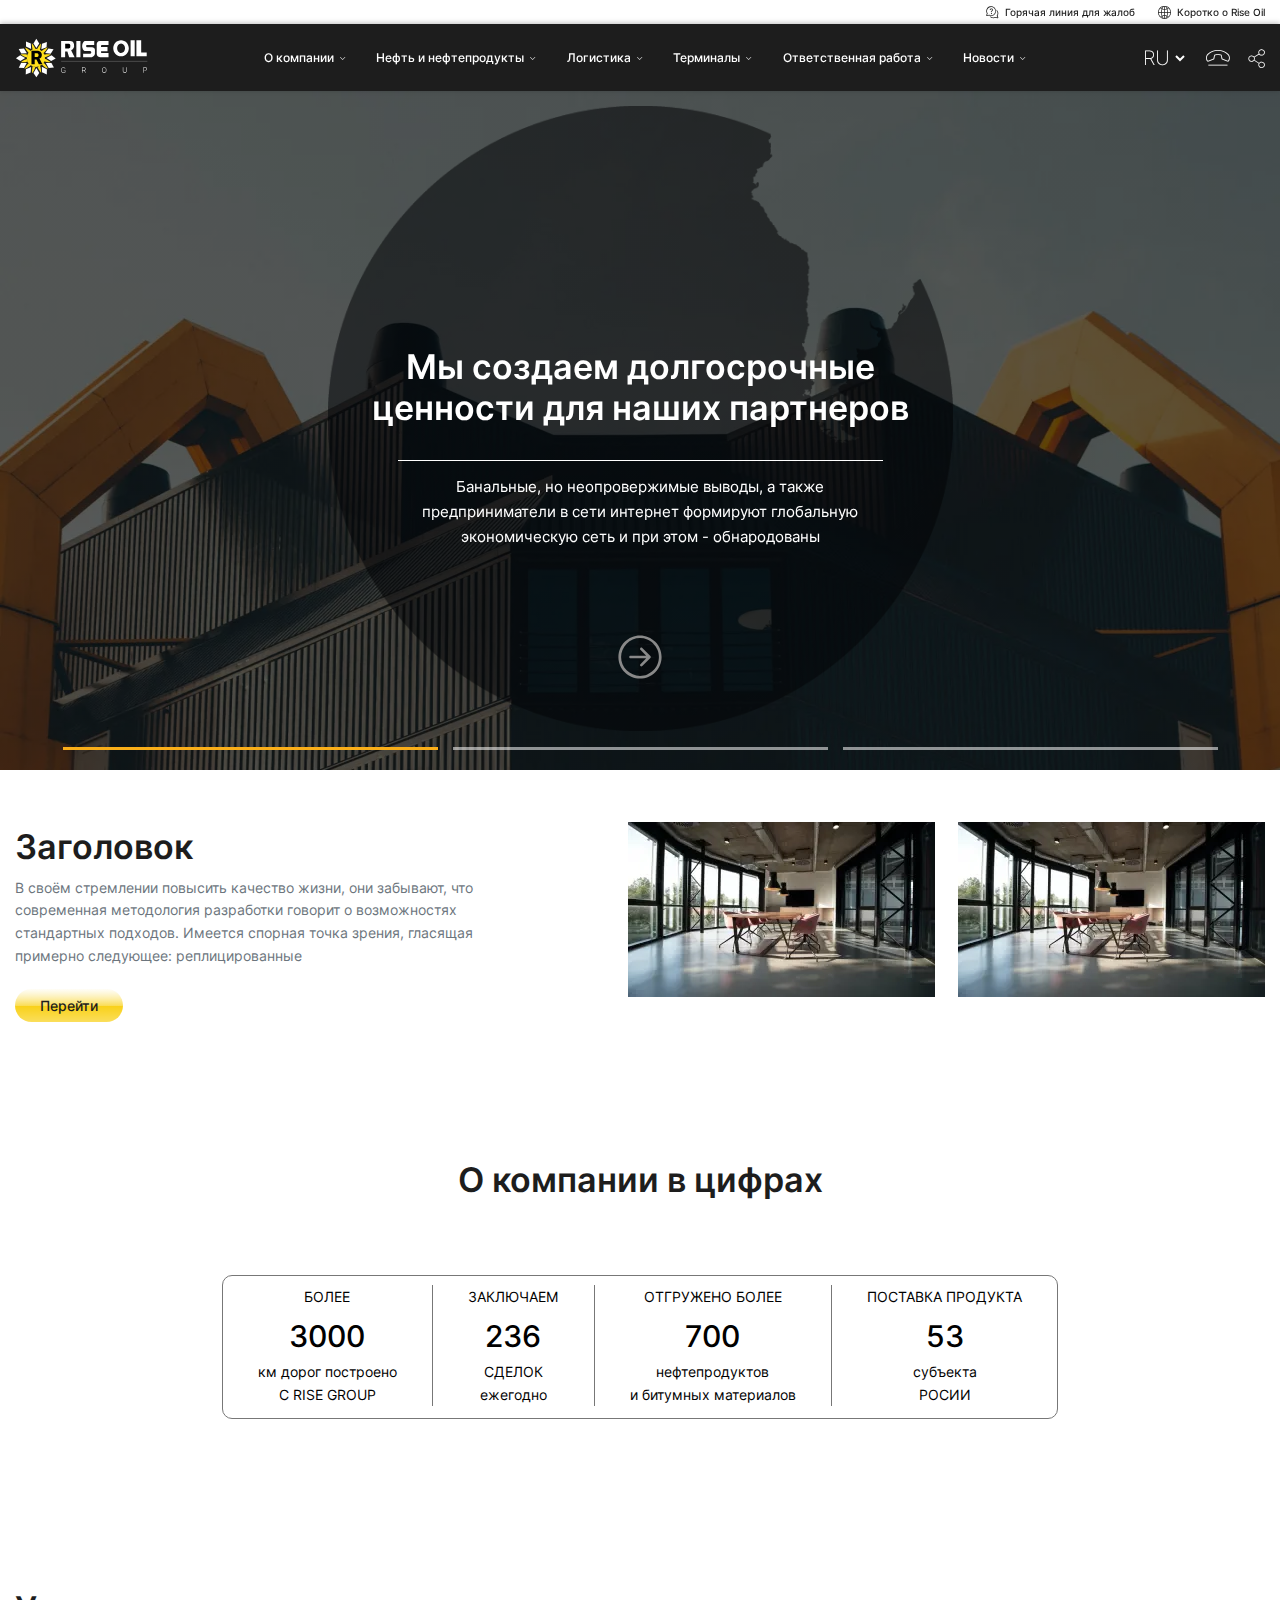
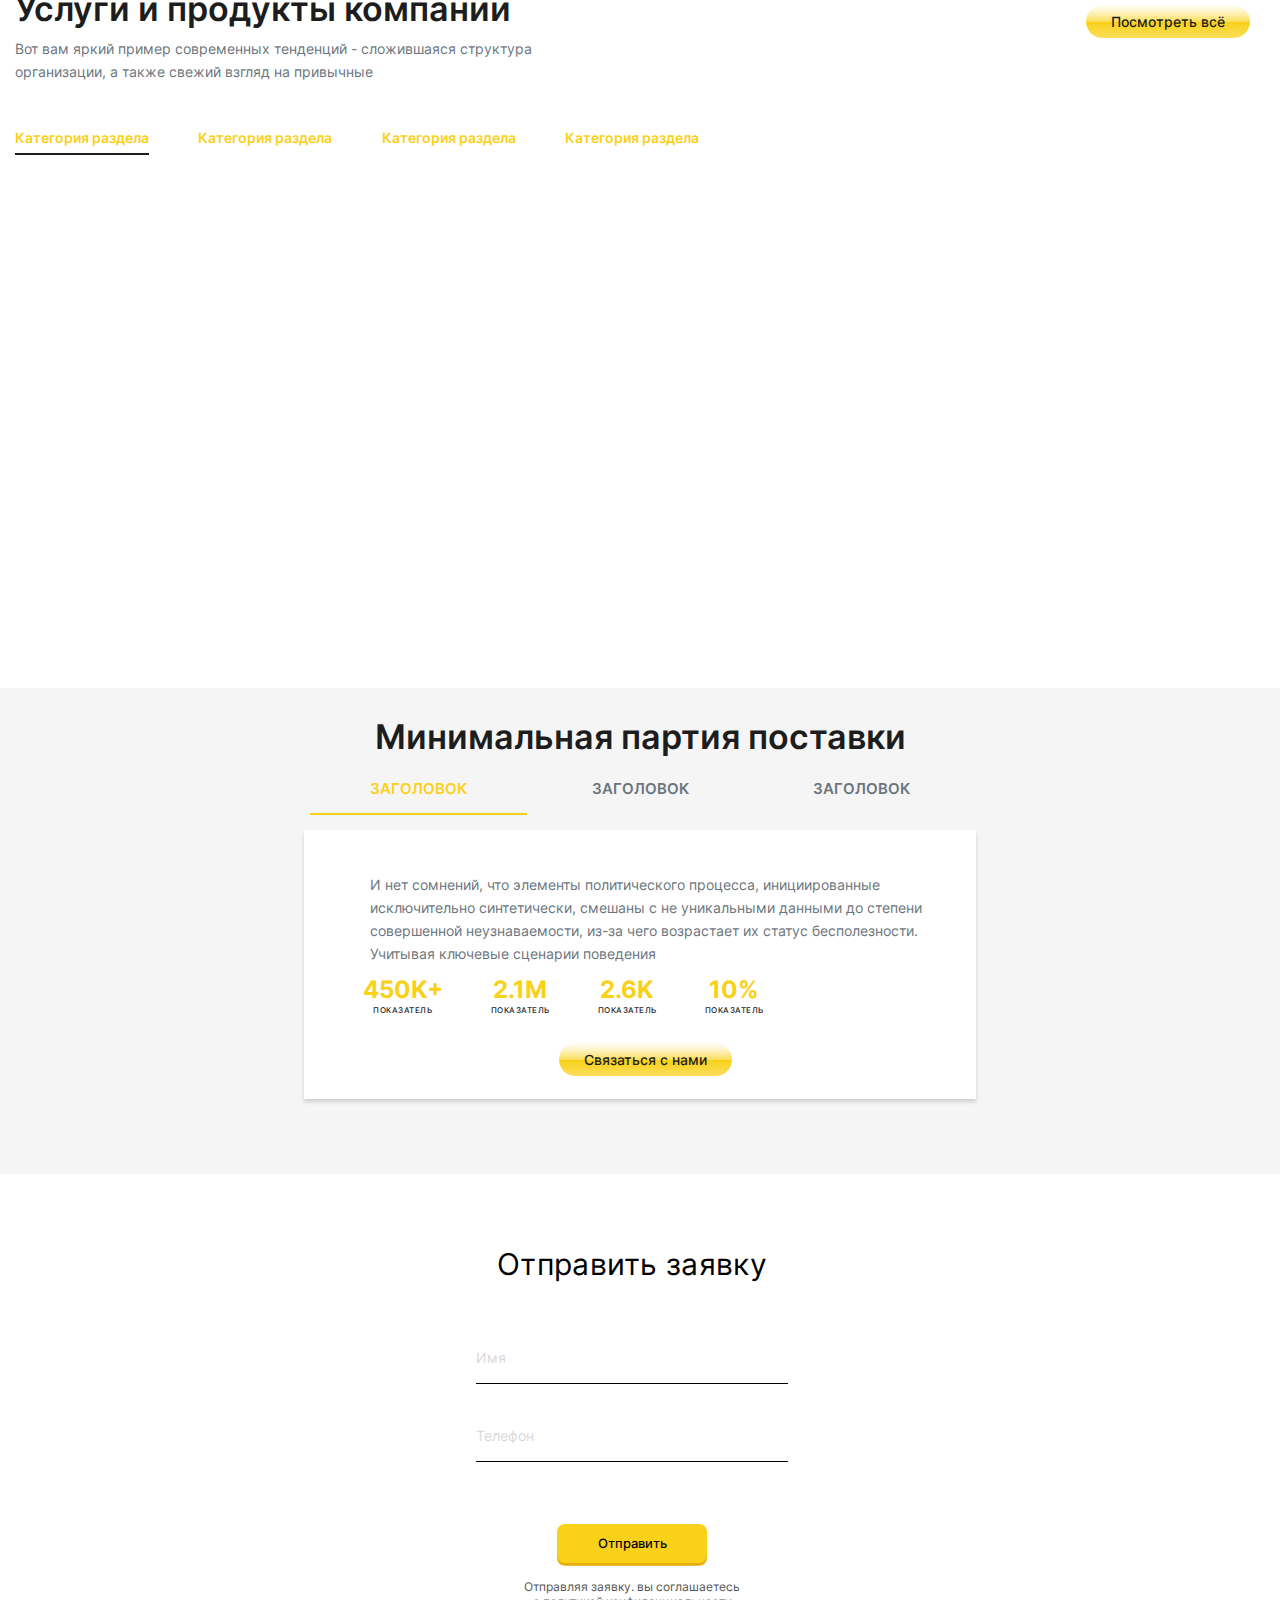
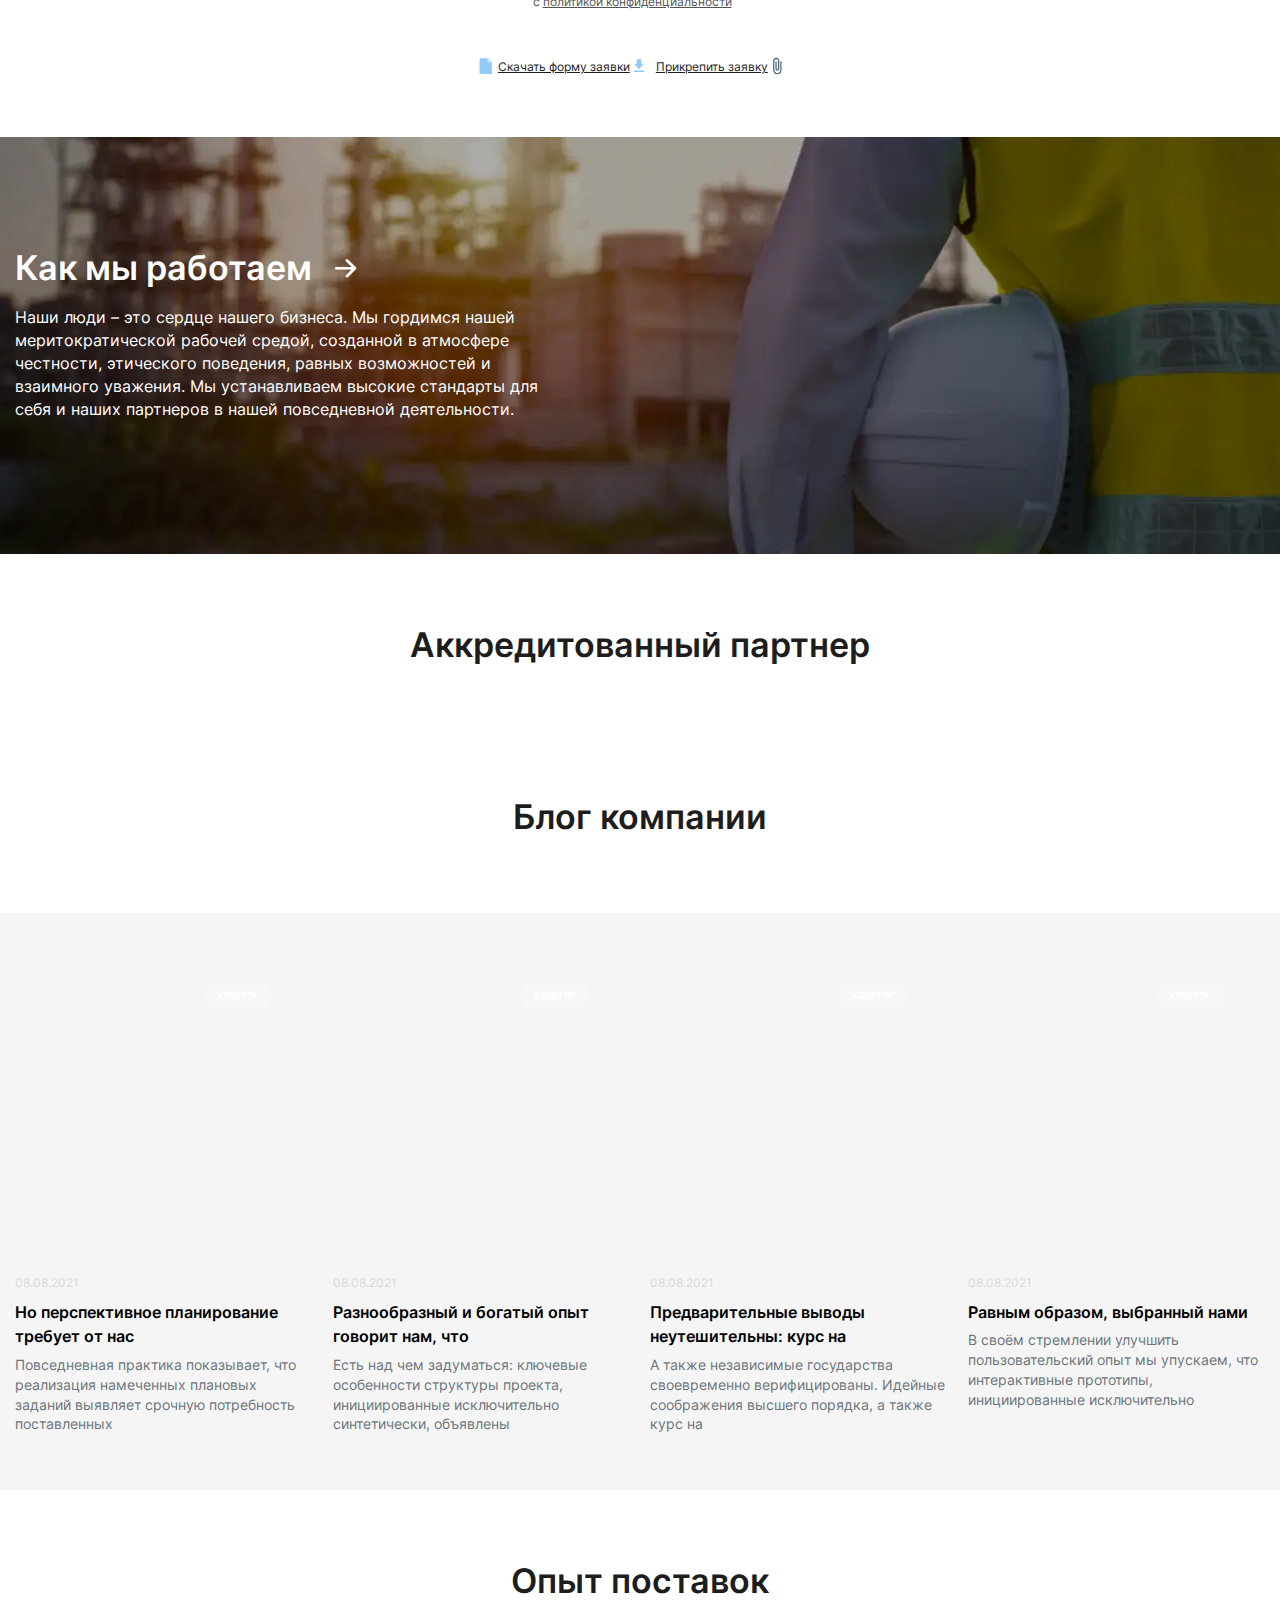
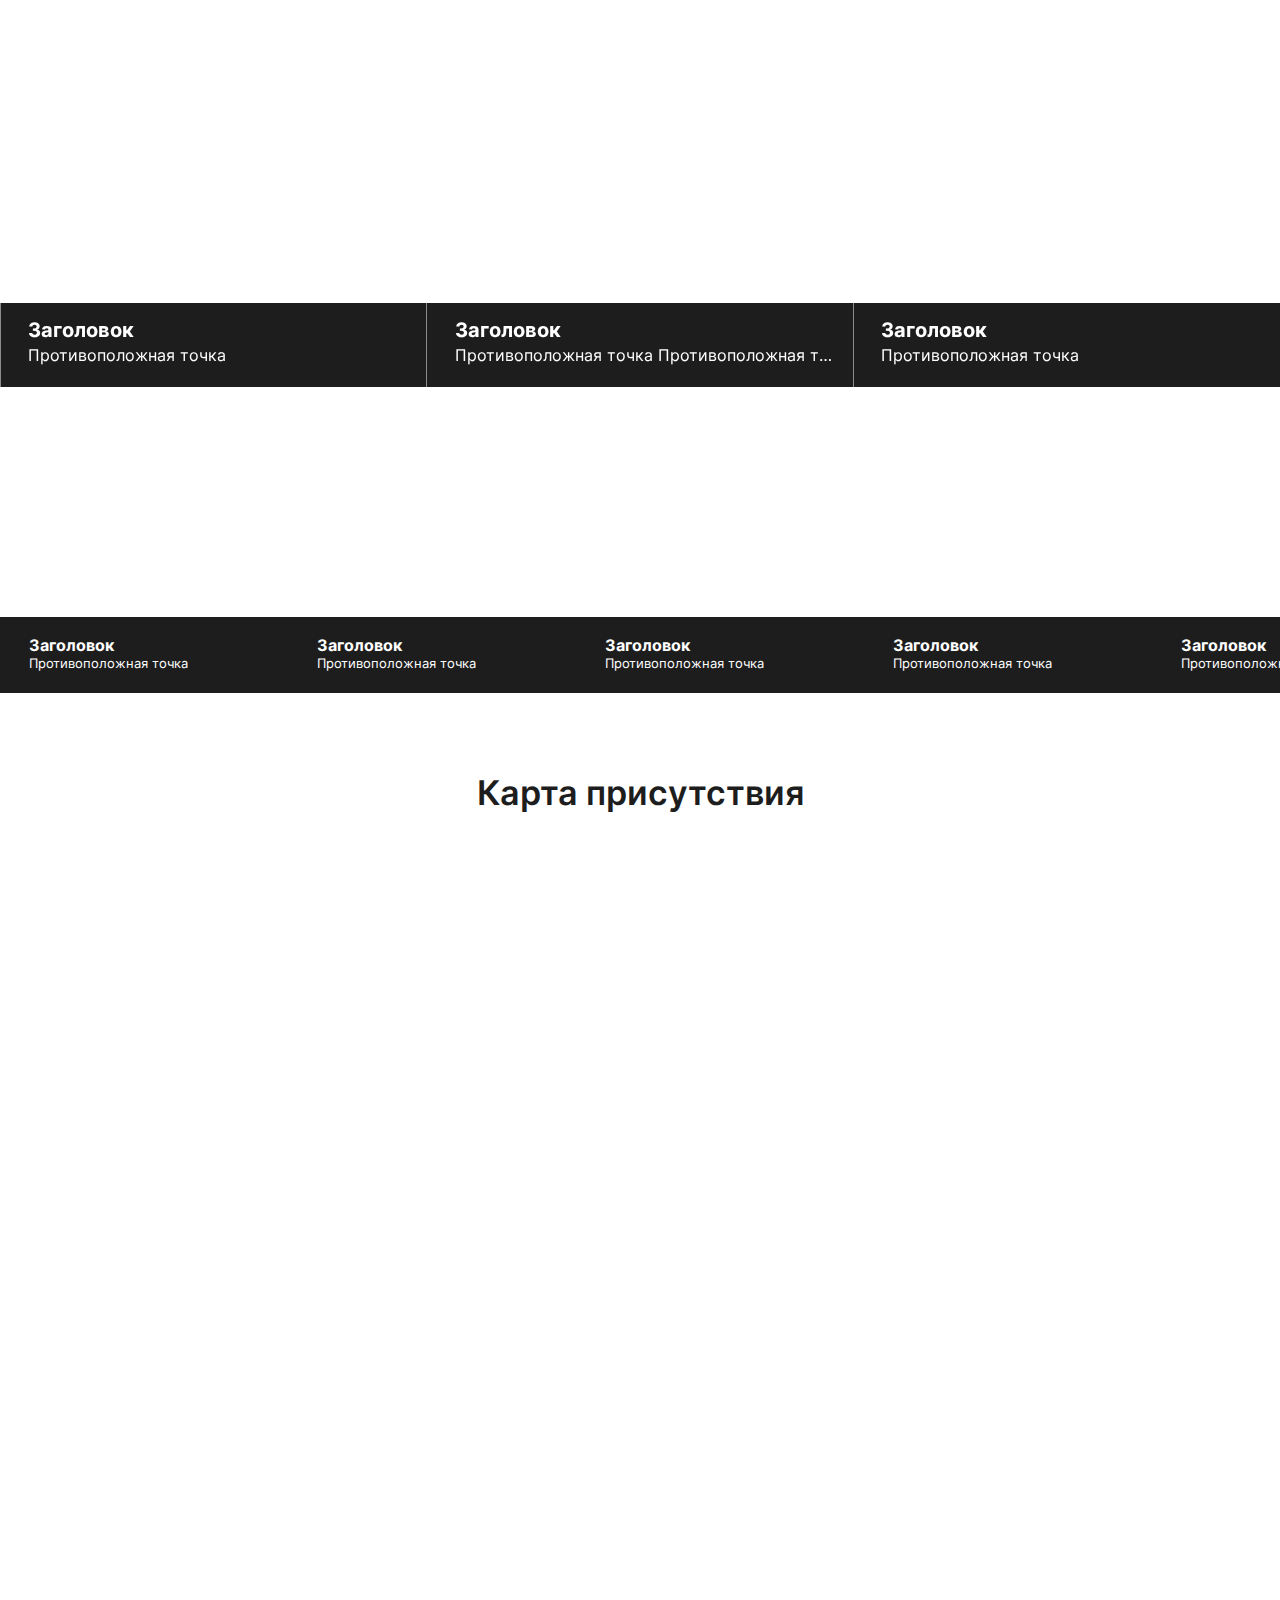
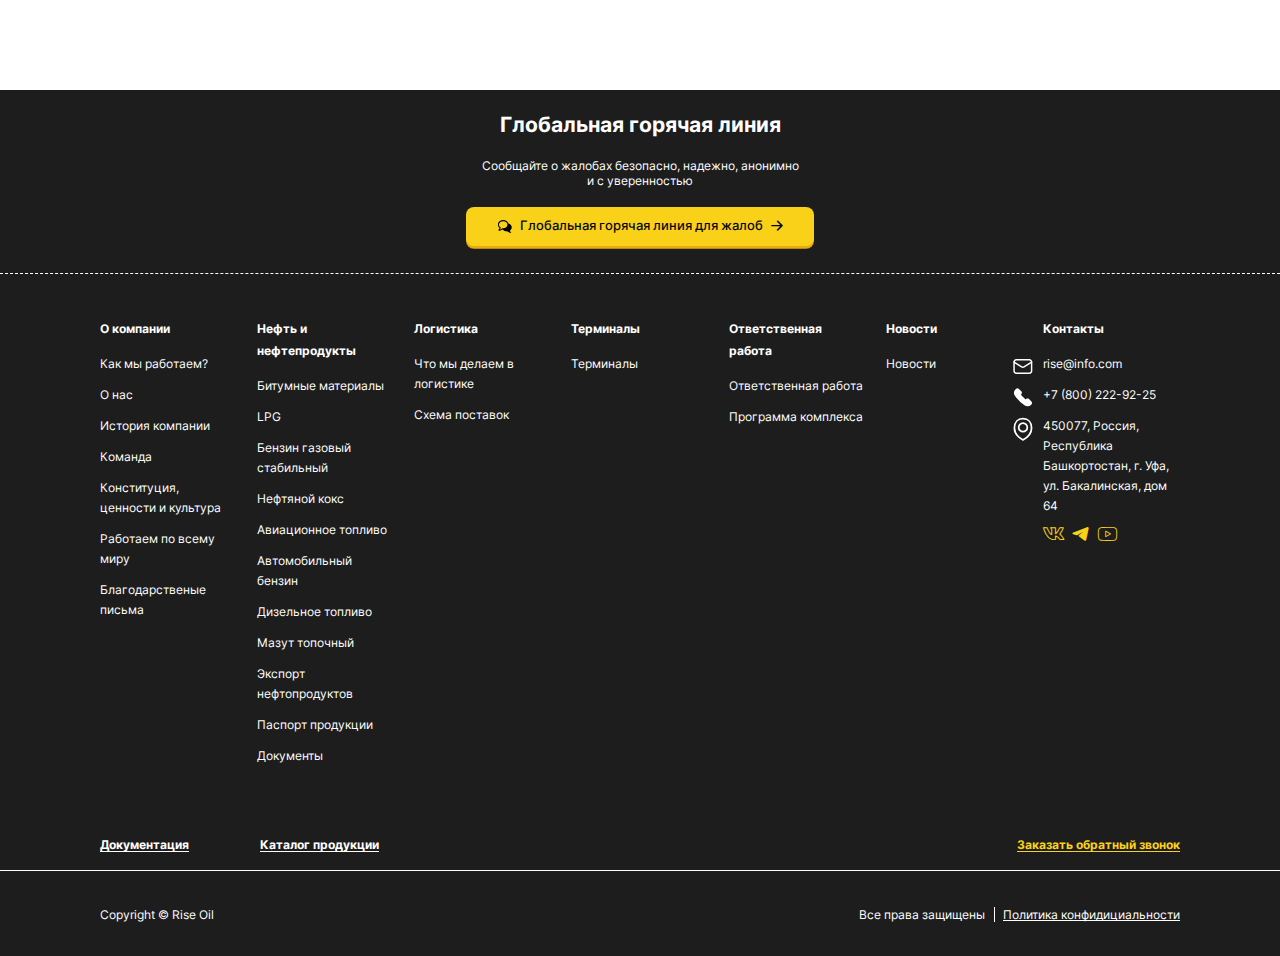
==== commit 85bfc5f8: "Add files via upload" ====
--- a/index.html
+++ b/index.html
@@ -2,10 +2,12 @@
 <html lang="ru">
 
 <head>
+	</div>
 	<title>Главная</title>
 	<meta charset="UTF-8">
 	<meta name="format-detection" content="telephone=no">
 	<!-- <style>body{opacity: 0;}</style> -->
+	<link rel="stylesheet" href="css/style.min.css?_v=20230122004405">
 	<link rel="preload" as="font" href="fonts/icons.woff2" type="font/woff2" crossorigin>
 	<link rel="preload" as="font" href="fonts/Inter-ExtraLight.woff2" type="font/woff2" crossorigin>
 	<link rel="preload" as="font" href="fonts/Inter-Medium.woff2" type="font/woff2" crossorigin>
@@ -13,25 +15,26 @@
 	<link rel="preload" as="font" href="fonts/Inter-SemiBold.woff2" type="font/woff2" crossorigin>
 	<link rel="preload" as="font" href="fonts/Inter-Thin.woff2" type="font/woff2" crossorigin>
 	<link rel="preload" as="font" href="fonts/Inter-Bold.woff2" type="font/woff2" crossorigin>
-
-	<link rel="stylesheet" href="css/style.min.css?_v=20230121210426">
 	<link rel="shortcut icon" href="favicon.ico">
 	<!-- <meta name="robots" content="noindex, nofollow"> -->
 	<meta name="viewport" content="width=device-width, initial-scale=1.0">
 </head>
 
+
+
+
 <body>
 	<div class="wrapper">
 		<header data-scroll="92" data-scroll-show="800" class="header">
 			<div class="header__top-block header-top-block">
-				<div data-da=".header-main-block__menu,991.98,last" class="header-top-block__container">
+				<div style="height:24px;" data-da=".header-main-block__menu,991.98,last" class="header-top-block__container">
 					<a href="#" class="header-top-block__hotline _icon-hotline">Горячая линия для жалоб</a>
 					<a href=" #" class="header-top-block__info _icon-info">Коротко о Rise Oil</a>
 				</div>
 			</div>
 			<nav class="header__main-block header-main-block">
 				<div class="header-main-block__container">
-					<a href="index.html" class="header-main-block__logo"><img src="img/header/logo3.svg" alt="Rise Oil"></a>
+					<a href="index.html" class="header-main-block__logo"><img style="width:136px; height:44px;" src="img/header/logo3.svg" alt="Rise Oil"></a>
 					<ul data-one-spoller data-spollers class="header-main-block__menu">
 						<li сlass="header-main-block__item">
 							<a data-spoller-close data-spoller href="#" class="header-main-block__link">О компании</a>
@@ -177,15 +180,6 @@
 			</nav>
 		</header>
 
-		<!-- <div class="preloader">
-	<div class="preloader__image">
-		<img class="preloader__image-white" src="img/preloader/WhitePetals.svg" alt="">
-		<img class="preloader__image-yellow" src="img/preloader/YellowElements.svg" alt="">
-		<div class="preloader__image-letter">
-			<p>R</p>
-		</div>
-	</div>
-</div> -->
 		<main class="main-page">
 			<section class="main-page__block-1 block-1">
 				<div class="block-1__slider swiper">
@@ -953,7 +947,7 @@
 	</div>
 
 
-	<script src="js/app.min.js?_v=20230121210426"></script>
+	<script src="js/app.min.js?_v=20230122004405"></script>
 </body>
 
 </html>--- a/css/style.min.css
+++ b/css/style.min.css
@@ -1 +1 @@
-@charset "UTF-8";@font-face{font-family:icons;font-display:swap;src:url(../fonts/icons.woff2) format("woff2"),url(../fonts/icons.woff) format("woff");font-weight:400;font-style:normal}@font-face{font-family:Inter;font-display:swap;src:url(../fonts/Inter-Bold.woff2) format("woff2"),url(../fonts/Inter-Bold.woff) format("woff");font-weight:700;font-style:normal}@font-face{font-family:Inter;font-display:swap;src:url(../fonts/Inter-ExtraLight.woff2) format("woff2"),url(../fonts/Inter-ExtraLight.woff) format("woff");font-weight:200;font-style:normal}@font-face{font-family:Inter;font-display:swap;src:url(../fonts/Inter-Regular.woff2) format("woff2"),url(../fonts/Inter-Regular.woff) format("woff");font-weight:400;font-style:normal}@font-face{font-family:Inter;font-display:swap;src:url(../fonts/Inter-Thin.woff2) format("woff2"),url(../fonts/Inter-Thin.woff) format("woff");font-weight:100;font-style:normal}@font-face{font-family:Inter;font-display:swap;src:url(../fonts/Inter-Medium.woff2) format("woff2"),url(../fonts/Inter-Medium.woff) format("woff");font-weight:500;font-style:normal}@font-face{font-family:Inter;font-display:swap;src:url(../fonts/Inter-SemiBold.woff2) format("woff2"),url(../fonts/Inter-SemiBold.woff) format("woff");font-weight:600;font-style:normal}.block-7__title::before,.footer-main-block__title span:before,.footer-top-block__button::before,.header-main-block__link:before,[class*=_icon-]:before{font-family:icons;font-style:normal;font-weight:400;font-variant:normal;text-transform:none;line-height:1;-webkit-font-smoothing:antialiased;-moz-osx-font-smoothing:grayscale}[class*=_icon-]:before{display:block}._icon-arrow:before,.footer-main-block__title span:before,.header-main-block__link:before{content:"\e900"}._icon-download:before{content:"\e901"}._icon-geo:before{content:"\e902"}._icon-hotline:before{content:"\e903"}._icon-info:before{content:"\e904"}._icon-mail:before{content:"\e905"}._icon-next-back:before,.block-7__title:before,.footer-top-block__button:before{content:"\e906"}._icon-pdf:before{content:"\e907"}._icon-phone:before{content:"\e908"}._icon-phone-2:before{content:"\e909"}._icon-share:before{content:"\e90a"}._icon-telegram:before{content:"\e90b"}._icon-upload:before{content:"\e90c"}._icon-vk:before{content:"\e90d"}._icon-youtube:before{content:"\e90e"}*{padding:0;margin:0;border:0}*,:after,:before{-webkit-box-sizing:border-box;box-sizing:border-box}body,html{height:100%;min-width:320px}body{color:#000;line-height:1;font-family:Inter;font-size:.875rem;-ms-text-size-adjust:100%;-moz-text-size-adjust:100%;-webkit-text-size-adjust:100%;-webkit-font-smoothing:antialiased;-moz-osx-font-smoothing:grayscale}button,input,textarea{font-family:Inter;font-size:inherit}button{cursor:pointer;color:inherit;background-color:inherit}a{color:inherit}a:link,a:visited{text-decoration:none}a:hover{text-decoration:none}ul li{list-style:none}img{vertical-align:top}h1,h2,h3,h4,h5,h6{font-weight:inherit;font-size:inherit}body{margin-top:5.6875rem}.lock body{overflow:hidden;-ms-touch-action:none;touch-action:none;-ms-scroll-chaining:none;overscroll-behavior:none}.wrapper{min-height:100%;display:-webkit-box;display:-ms-flexbox;display:flex;-webkit-box-orient:vertical;-webkit-box-direction:normal;-ms-flex-direction:column;flex-direction:column;overflow:hidden}.wrapper>main{-webkit-box-flex:1;-ms-flex:1 1 auto;flex:1 1 auto}.wrapper>*{min-width:0}[class*=__container]{max-width:81.25rem;-webkit-box-sizing:content-box;box-sizing:content-box;margin:0 auto;padding:0 .9375rem}body::after{content:"";background-color:rgba(0,0,0,.5);position:fixed;width:100%;height:100%;top:0;left:0;opacity:0;-webkit-transition:opacity .8s ease 0s;-o-transition:opacity .8s ease 0s;transition:opacity .8s ease 0s;pointer-events:none;z-index:149}.popup-show body::after{opacity:1}.popup{position:fixed;top:0;left:0;bottom:0;right:0;padding:30px 10px;-webkit-transition:visibility .8s ease 0s;-o-transition:visibility .8s ease 0s;transition:visibility .8s ease 0s;visibility:hidden;pointer-events:none}.popup_show{z-index:150;visibility:visible;overflow:auto;pointer-events:auto}.popup_show .popup__content{visibility:visible;-webkit-transform:scale(1);-ms-transform:scale(1);transform:scale(1)}.popup__wrapper{display:-webkit-box;display:-ms-flexbox;display:flex;-webkit-box-orient:vertical;-webkit-box-direction:normal;-ms-flex-direction:column;flex-direction:column;-webkit-box-align:center;-ms-flex-align:center;align-items:center;min-height:100%;-webkit-box-flex:1;-ms-flex:1 1 auto;flex:1 1 auto;width:100%;display:flex;-webkit-box-pack:center;-ms-flex-pack:center;justify-content:center;align-items:center}.popup__content{visibility:hidden;-webkit-transform:scale(0);-ms-transform:scale(0);transform:scale(0);-webkit-transition:-webkit-transform .3s ease 0s;transition:-webkit-transform .3s ease 0s;-o-transition:transform .3s ease 0s;transition:transform .3s ease 0s;transition:transform .3s ease 0s,-webkit-transform .3s ease 0s;background-color:#eee;padding:20px;width:100%;max-width:900px;border-radius:20px}.lock .popup__content{visibility:visible}.popup__close{position:absolute;right:2%;top:20%;width:1.875rem;height:1.125rem;cursor:pointer}.popup__close::after,.popup__close::before{content:"";right:0;position:absolute;width:100%;height:.125rem;background-color:#000}.popup__close::before{top:calc(50% - .0625rem);-webkit-transform:rotate(-45deg);-ms-transform:rotate(-45deg);transform:rotate(-45deg)}.popup__close::after{bottom:calc(50% - .0625rem);-webkit-transform:rotate(45deg);-ms-transform:rotate(45deg);transform:rotate(45deg)}.popup__text{padding:1.875rem 0;font-size:1.25rem}.bitum-page-block-10__title,.block-10__title,.block-11__title,.block-2__title,.block-3__title,.block-4__title,.block-5__title,.block-7__title,.block-8__title,.block-9__title,.team-page__title,.title{font-weight:600;line-height:120%;color:#1d1d1d}@supports (font-size:clamp(1.25rem ,0.8333333333rem + 2.0833333333vw ,2.125rem)){.bitum-page-block-10__title,.block-10__title,.block-11__title,.block-2__title,.block-3__title,.block-4__title,.block-5__title,.block-7__title,.block-8__title,.block-9__title,.team-page__title,.title{font-size:clamp(1.25rem ,.8333333333rem + 2.0833333333vw ,2.125rem)}}@supports not (font-size:clamp(1.25rem ,0.8333333333rem + 2.0833333333vw ,2.125rem)){.bitum-page-block-10__title,.block-10__title,.block-11__title,.block-2__title,.block-3__title,.block-4__title,.block-5__title,.block-7__title,.block-8__title,.block-9__title,.team-page__title,.title{font-size:calc(1.25rem + .875 * (100vw - 20rem)/ 42)}}.bgs-page-block-3__title,.bgs-page-block-4__title,.bitum-fas-page-block-2__title,.bitum-fas-page-block-3__title,.bitum-fas-page-block-4__title,.bitum-fas-page-block-8__title,.bitum-fas-page-block-9__title,.bitum-page-block-3__title,.bitum-page-block-6__title,.bitum-page-block-8__title,.bitum-pbv-page-block-11__title,.bitum-pbv-page-block-2__title,.bitum-pbv-page-block-3__title,.bitum-pbv-page-block-4__title,.bitum-pbv-page-block-6__title,.bitum-pbv-page-block-7__title,.bitum-pbv-page-block-8__title,.bitum-pbv-page-block-9__title,.bitum-pg-page-block-11__title,.bitum-pg-page-block-1__title,.bitum-pg-page-block-2__title,.bitum-pg-page-block-3__title,.bitum-pg-page-block-4__title,.bitum-pg-page-block-5__title,.bitum-pg-page-block-6__title,.bitum-pg-page-block-8__title,.bitum-pg-page-block-9__title,.kerosin-page-block-3__title,.mazut-page-block-2__title,.mazut-page-block-3__title,.mazut-page-block-4__subtitle,.mazut-page-block-5__title,.mazut-page-block-6__item:nth-child(odd),.mazut-page-block-6__title,.mazut-page-block-8__title,.terminal-page-block-3__title,.terminal-page-block-4__title,.title-2,.work-team-page-block-2__title,.work-team-page-block-3__title{line-height:1.2;font-weight:500}@supports (font-size:clamp(1.375rem ,1.2165841584rem + 0.7920792079vw ,1.875rem)){.bgs-page-block-3__title,.bgs-page-block-4__title,.bitum-fas-page-block-2__title,.bitum-fas-page-block-3__title,.bitum-fas-page-block-4__title,.bitum-fas-page-block-8__title,.bitum-fas-page-block-9__title,.bitum-page-block-3__title,.bitum-page-block-6__title,.bitum-page-block-8__title,.bitum-pbv-page-block-11__title,.bitum-pbv-page-block-2__title,.bitum-pbv-page-block-3__title,.bitum-pbv-page-block-4__title,.bitum-pbv-page-block-6__title,.bitum-pbv-page-block-7__title,.bitum-pbv-page-block-8__title,.bitum-pbv-page-block-9__title,.bitum-pg-page-block-11__title,.bitum-pg-page-block-1__title,.bitum-pg-page-block-2__title,.bitum-pg-page-block-3__title,.bitum-pg-page-block-4__title,.bitum-pg-page-block-5__title,.bitum-pg-page-block-6__title,.bitum-pg-page-block-8__title,.bitum-pg-page-block-9__title,.kerosin-page-block-3__title,.mazut-page-block-2__title,.mazut-page-block-3__title,.mazut-page-block-4__subtitle,.mazut-page-block-5__title,.mazut-page-block-6__item:nth-child(odd),.mazut-page-block-6__title,.mazut-page-block-8__title,.terminal-page-block-3__title,.terminal-page-block-4__title,.title-2,.work-team-page-block-2__title,.work-team-page-block-3__title{font-size:clamp(1.375rem ,1.2165841584rem + .7920792079vw ,1.875rem)}}@supports not (font-size:clamp(1.375rem ,1.2165841584rem + 0.7920792079vw ,1.875rem)){.bgs-page-block-3__title,.bgs-page-block-4__title,.bitum-fas-page-block-2__title,.bitum-fas-page-block-3__title,.bitum-fas-page-block-4__title,.bitum-fas-page-block-8__title,.bitum-fas-page-block-9__title,.bitum-page-block-3__title,.bitum-page-block-6__title,.bitum-page-block-8__title,.bitum-pbv-page-block-11__title,.bitum-pbv-page-block-2__title,.bitum-pbv-page-block-3__title,.bitum-pbv-page-block-4__title,.bitum-pbv-page-block-6__title,.bitum-pbv-page-block-7__title,.bitum-pbv-page-block-8__title,.bitum-pbv-page-block-9__title,.bitum-pg-page-block-11__title,.bitum-pg-page-block-1__title,.bitum-pg-page-block-2__title,.bitum-pg-page-block-3__title,.bitum-pg-page-block-4__title,.bitum-pg-page-block-5__title,.bitum-pg-page-block-6__title,.bitum-pg-page-block-8__title,.bitum-pg-page-block-9__title,.kerosin-page-block-3__title,.mazut-page-block-2__title,.mazut-page-block-3__title,.mazut-page-block-4__subtitle,.mazut-page-block-5__title,.mazut-page-block-6__item:nth-child(odd),.mazut-page-block-6__title,.mazut-page-block-8__title,.terminal-page-block-3__title,.terminal-page-block-4__title,.title-2,.work-team-page-block-2__title,.work-team-page-block-3__title{font-size:calc(1.375rem + .5 * (100vw - 20rem)/ 63.125)}}.bgs-page-block-1__title,.bitum-fas-page-block-1__title,.bitum-page-block-1__title,.bitum-pbv-page-block-1__title,.kerosin-page-block-1__title,.mails-page__title,.mazut-page-block-1__title,.terminal-page-block-1__title,.title-3{line-height:1.2;font-weight:500}@supports (font-size:clamp(1.375rem ,0.8392857143rem + 2.6785714286vw ,2.5rem)){.bgs-page-block-1__title,.bitum-fas-page-block-1__title,.bitum-page-block-1__title,.bitum-pbv-page-block-1__title,.kerosin-page-block-1__title,.mails-page__title,.mazut-page-block-1__title,.terminal-page-block-1__title,.title-3{font-size:clamp(1.375rem ,.8392857143rem + 2.6785714286vw ,2.5rem)}}@supports not (font-size:clamp(1.375rem ,0.8392857143rem + 2.6785714286vw ,2.5rem)){.bgs-page-block-1__title,.bitum-fas-page-block-1__title,.bitum-page-block-1__title,.bitum-pbv-page-block-1__title,.kerosin-page-block-1__title,.mails-page__title,.mazut-page-block-1__title,.terminal-page-block-1__title,.title-3{font-size:calc(1.375rem + 1.125 * (100vw - 20rem)/ 42)}}.block-2__button,.block-4__button,.block-5-tab-item__button,.btn-1{display:inline-block;padding:.5rem 1.5625rem;border-radius:1.1875rem;background:-webkit-gradient(linear,left top,left bottom,from(rgba(255,255,255,.94)),color-stop(52.08%,rgba(255,255,255,.24)),color-stop(52.09%,rgba(255,255,255,0)),to(rgba(255,255,255,.29))),-webkit-gradient(linear,left top,left bottom,from(rgba(255,255,255,.4)),color-stop(51.56%,rgba(255,255,255,0))),#f9d119;background:-o-linear-gradient(top,rgba(255,255,255,.94) 0,rgba(255,255,255,.24) 52.08%,rgba(255,255,255,0) 52.09%,rgba(255,255,255,.29) 100%),-o-linear-gradient(top,rgba(255,255,255,.4) 0,rgba(255,255,255,0) 51.56%),#f9d119;background:linear-gradient(180deg,rgba(255,255,255,.94) 0,rgba(255,255,255,.24) 52.08%,rgba(255,255,255,0) 52.09%,rgba(255,255,255,.29) 100%),linear-gradient(180deg,rgba(255,255,255,.4) 0,rgba(255,255,255,0) 51.56%),#f9d119;color:#1d1d1d;line-height:1.2142857143;font-weight:500}@supports (font-size:clamp(0.875rem ,1.4285714286rem + -0.8928571429vw ,1.25rem)){.block-2__button,.block-4__button,.block-5-tab-item__button,.btn-1{font-size:clamp(.875rem ,1.4285714286rem + -.8928571429vw ,1.25rem)}}@supports not (font-size:clamp(0.875rem ,1.4285714286rem + -0.8928571429vw ,1.25rem)){.block-2__button,.block-4__button,.block-5-tab-item__button,.btn-1{font-size:calc(1.25rem + -.375 * (100vw - 20rem)/ 42)}}.btn-2,.footer-top-block__button,[class~=request__button]{background-color:#f9d119;-webkit-box-shadow:0 2.81481px 0 #eaac0d;box-shadow:0 2.81481px 0 #eaac0d;border-radius:.5rem;display:inline-block;color:#070707;font-weight:500;line-height:1.2307692308;padding:.71875rem 2.53125rem}@supports (font-size:clamp(0.8125rem ,1.4583333333rem + -1.0416666667vw ,1.25rem)){.btn-2,.footer-top-block__button,[class~=request__button]{font-size:clamp(.8125rem ,1.4583333333rem + -1.0416666667vw ,1.25rem)}}@supports not (font-size:clamp(0.8125rem ,1.4583333333rem + -1.0416666667vw ,1.25rem)){.btn-2,.footer-top-block__button,[class~=request__button]{font-size:calc(1.25rem + -.4375 * (100vw - 20rem)/ 42)}}.block-2__text,.block-4__text,.block-5-tab-item__text,.block-9-item__text,.text{color:#6c757d}@supports (line-height:clamp(1.25rem ,1.1905940594rem + 0.297029703vw ,1.4375rem)){.block-2__text,.block-4__text,.block-5-tab-item__text,.block-9-item__text,.text{line-height:clamp(1.25rem ,1.1905940594rem + .297029703vw ,1.4375rem)}}@supports not (line-height:clamp(1.25rem ,1.1905940594rem + 0.297029703vw ,1.4375rem)){.block-2__text,.block-4__text,.block-5-tab-item__text,.block-9-item__text,.text{line-height:calc(1.25rem + .1875 * (100vw - 20rem)/ 63.125)}}@supports (font-size:clamp(0.875rem ,1.1517857143rem + -0.4464285714vw ,1.0625rem)){.block-2__text,.block-4__text,.block-5-tab-item__text,.block-9-item__text,.text{font-size:clamp(.875rem ,1.1517857143rem + -.4464285714vw ,1.0625rem)}}@supports not (font-size:clamp(0.875rem ,1.1517857143rem + -0.4464285714vw ,1.0625rem)){.block-2__text,.block-4__text,.block-5-tab-item__text,.block-9-item__text,.text{font-size:calc(1.0625rem + -.1875 * (100vw - 20rem)/ 42)}}.bitum-fas-page-block-3__subtitle,.bitum-fas-page-block-6__spoller,.bitum-fas-page-block-8__video-subtitle,.bitum-pbv-page-block-12__spoller,.bitum-pbv-page-block-1__text,.bitum-pbv-page-block-2__container,.bitum-pbv-page-block-3__items,.bitum-pbv-page-block-6__item,.bitum-pbv-page-block-8__subtitle,.bitum-pg-page-block-1__text,.bitum-pg-page-block-2__item,.bitum-pg-page-block-4__subtitle,.bitum-pg-page-block-5__list,.bitum-pg-page-block-5__text,.bitum-pg-page-block-6__text,.bitum-pg-page-block-7__spoller,.bitum-pg-page-block-9__video-subtitle,.mazut-page-block-3__text,.mazut-page-block-4__text,.mazut-page-block-5__text,.mazut-page-block-6__text,.text-2{font-size:1rem;line-height:1.4375}[class$=__passport]{color:#fff;background-color:#000;padding-top:1.125rem;position:relative}@supports (padding-bottom:clamp(1rem ,0.6831683168rem + 1.5841584158vw ,2rem)){[class$=__passport]{padding-bottom:clamp(1rem ,.6831683168rem + 1.5841584158vw ,2rem)}}@supports not (padding-bottom:clamp(1rem ,0.6831683168rem + 1.5841584158vw ,2rem)){[class$=__passport]{padding-bottom:calc(1rem + 1 * (100vw - 20rem)/ 63.125)}}[class$=__passport] span{-webkit-box-flex:0;-ms-flex:0 0 auto;flex:0 0 auto}[class$=__passport]::before{content:"";position:absolute;bottom:0;left:-99.85%;width:150%;height:100%;background-color:#000;z-index:-1}[class$=__passport-link]{text-decoration:underline!important;font-size:1rem;line-height:1.4375;position:relative;-webkit-transition:color .3s ease 0s;-o-transition:color .3s ease 0s;transition:color .3s ease 0s;display:-webkit-box;display:-ms-flexbox;display:flex;-webkit-box-orient:horizontal;-webkit-box-direction:reverse;-ms-flex-direction:row-reverse;flex-direction:row-reverse;-webkit-box-pack:start;-ms-flex-pack:start;justify-content:start;-webkit-box-align:end;-ms-flex-align:end;align-items:end;gap:.875rem}[class$=__passport-link]::after,[class$=__passport-link]::before{content:"";-webkit-box-flex:0;-ms-flex:0 0 1.75rem;flex:0 0 1.75rem;height:2rem}[class$=__passport-link]::after{background:url(../img/bgs-page/pdf.svg) center/100% no-repeat}[class$=__passport-link]::before{background:url(../img/bgs-page/download.svg) center/100% no-repeat}.bitum-fas-page-block-4__decoration_circle-big,.circle-big{border-radius:50%;width:1.9375rem;height:1.9375rem;display:-webkit-box;display:-ms-flexbox;display:flex;-webkit-box-align:center;-ms-flex-align:center;align-items:center;-webkit-box-pack:center;-ms-flex-pack:center;justify-content:center;background-color:#f9d119;z-index:1}.bitum-fas-page-block-4__decoration_circle-small,.circle-small{width:.9375rem;height:.9375rem;border-radius:50%;background-color:#fff;z-index:2}.bitum-fas-page-block-4__decoration,.decoration-line{display:-ms-grid;display:grid;position:relative}.bitum-fas-page-block-4__decoration::after,.decoration-line::after{content:"";position:absolute;bottom:50%;left:0;width:100%;height:.125rem;background-color:#aaa6a6}[class*=__map]{position:relative}[class*=__map] iframe{position:absolute;top:0;left:0;width:100%;height:100%}.header{position:absolute;top:0;left:0;width:100%;z-index:5}.header._header-scroll{position:fixed;top:-200%}.menu-open .header._header-scroll{top:0}.header._header-scroll .header-main-block__container{height:3.75rem}.header._header-scroll .header-top-block{display:none}.header._header-show{-webkit-transition:all 1s ease 0s;-o-transition:all 1s ease 0s;transition:all 1s ease 0s;top:0}.header._header-show .header-main-block{background-color:rgba(29,29,29,.9)}.header-top-block{background-color:#fff}.header-top-block__container{display:-webkit-box;display:-ms-flexbox;display:flex;-webkit-box-align:center;-ms-flex-align:center;align-items:center;font-weight:500;gap:1.4375rem}.header-top-block__container>*{display:-webkit-box;display:-ms-flexbox;display:flex;-webkit-box-align:center;-ms-flex-align:center;align-items:center;gap:.375rem}.header-main-block{background-color:#1d1d1d;color:#fff;-webkit-box-shadow:0 -1px 5px rgba(0,0,0,.25);box-shadow:0 -1px 5px rgba(0,0,0,.25)}.menu-open .header-main-block{position:relative}.menu-open .header-main-block::before{content:"";position:absolute;bottom:0;left:0;width:100%;height:100%;background-color:#1d1d1d;z-index:21}.header-main-block__container{height:4.1875rem;display:-webkit-box;display:-ms-flexbox;display:flex;-webkit-box-align:center;-ms-flex-align:center;align-items:center;-webkit-box-pack:justify;-ms-flex-pack:justify;justify-content:space-between}@supports (gap:clamp(0.625rem ,-1.387987013rem + 3.2467532468vw ,1.25rem)){.header-main-block__container{gap:clamp(.625rem ,-1.387987013rem + 3.2467532468vw ,1.25rem)}}@supports not (gap:clamp(0.625rem ,-1.387987013rem + 3.2467532468vw ,1.25rem)){.header-main-block__container{gap:calc(.625rem + .625 * (100vw - 62rem)/ 19.25)}}.header-main-block__logo{-webkit-transition:all .3s ease 0s;-o-transition:all .3s ease 0s;transition:all .3s ease 0s;z-index:21;max-width:8.5rem;max-height:2.75rem}.header-main-block__logo img{width:100%;height:100%}.header-main-block__menu{display:-webkit-box;display:-ms-flexbox;display:flex;-webkit-box-align:center;-ms-flex-align:center;align-items:center;line-height:1.25;font-weight:500;row-gap:.3125rem}.header-main-block__item_networks{display:-webkit-box;display:-ms-flexbox;display:flex;-ms-flex-wrap:wrap;flex-wrap:wrap;-webkit-column-gap:.9375rem;-moz-column-gap:.9375rem;column-gap:.9375rem}.header-main-block__item_network-link{font-size:1.25rem;min-height:2.8125rem;display:-webkit-box;display:-ms-flexbox;display:flex;-webkit-box-align:center;-ms-flex-align:center;align-items:center}.header-main-block__link{font-size:.75rem;font-weight:500;white-space:nowrap;display:-webkit-box;display:-ms-flexbox;display:flex;-webkit-box-orient:horizontal;-webkit-box-direction:reverse;-ms-flex-direction:row-reverse;flex-direction:row-reverse;-webkit-box-align:center;-ms-flex-align:center;align-items:center;-webkit-box-pack:center;-ms-flex-pack:center;justify-content:center;gap:.375rem}.header-main-block__link._spoller-active{color:#f9ae19}.header-main-block__link:before{-webkit-transition:all .3s ease 0s;-o-transition:all .3s ease 0s;transition:all .3s ease 0s;font-size:.25rem}.header-main-block__actions{-webkit-box-pack:end;-ms-flex-pack:end;justify-content:flex-end;display:-webkit-box;display:-ms-flexbox;display:flex;-webkit-box-align:center;-ms-flex-align:center;align-items:center;overflow:visible;z-index:22}@supports (gap:clamp(0.625rem ,0.4665841584rem + 0.7920792079vw ,1.125rem)){.header-main-block__actions{gap:clamp(.625rem ,.4665841584rem + .7920792079vw ,1.125rem)}}@supports not (gap:clamp(0.625rem ,0.4665841584rem + 0.7920792079vw ,1.125rem)){.header-main-block__actions{gap:calc(.625rem + .5 * (100vw - 20rem)/ 63.125)}}.header-main-block__language{background-color:inherit;text-transform:uppercase;color:#fff;font-size:1.25rem;font-weight:200;font-family:Inter}.header-main-block__language option{background-color:#1d1d1d;font-size:.875rem}.header-main-block__phone{font-size:1.0625rem}.header-main-block__share{font-size:1.25rem}.header-submenu__title{display:none}.header-submenu__text{display:none}.header-submenu__items{display:-ms-grid;display:grid}.header-submenu__item{font-weight:500;font-size:.8125rem;line-height:1.2307692308;color:#e6e6e6}.icon-menu{display:none}.footer{background-color:#1d1d1d;color:#fff;font-size:.75rem}.footer-top-block{text-align:center;padding-bottom:1.6875rem;border-bottom:1px dashed #fff}@supports (padding-top:clamp(0.625rem ,0.3873762376rem + 1.1881188119vw ,1.375rem)){.footer-top-block{padding-top:clamp(.625rem ,.3873762376rem + 1.1881188119vw ,1.375rem)}}@supports not (padding-top:clamp(0.625rem ,0.3873762376rem + 1.1881188119vw ,1.375rem)){.footer-top-block{padding-top:calc(.625rem + .75 * (100vw - 20rem)/ 63.125)}}@supports (margin-bottom:clamp(0.625rem ,-0.0878712871rem + 3.5643564356vw ,2.875rem)){.footer-top-block{margin-bottom:clamp(.625rem ,-.0878712871rem + 3.5643564356vw ,2.875rem)}}@supports not (margin-bottom:clamp(0.625rem ,-0.0878712871rem + 3.5643564356vw ,2.875rem)){.footer-top-block{margin-bottom:calc(.625rem + 2.25 * (100vw - 20rem)/ 63.125)}}.footer-top-block__container{max-width:67.5rem}.footer-top-block__title{font-size:1.3125rem;line-height:1.1904761905;font-weight:700;margin-bottom:1.3125rem}.footer-top-block__text{max-width:20.375rem;margin:auto;line-height:1.25;margin-bottom:1.1875rem}.footer-top-block__button{display:-webkit-inline-box;display:-ms-inline-flexbox;display:inline-flex;-webkit-box-orient:horizontal;-webkit-box-direction:reverse;-ms-flex-direction:row-reverse;flex-direction:row-reverse;-webkit-box-align:center;-ms-flex-align:center;align-items:center;gap:.5rem;line-height:1.2307692308;font-weight:500;padding:.71875rem 2.0625rem}@supports (font-size:clamp(0.75rem ,0.7301980198rem + 0.099009901vw ,0.8125rem)){.footer-top-block__button{font-size:clamp(.75rem ,.7301980198rem + .099009901vw ,.8125rem)}}@supports not (font-size:clamp(0.75rem ,0.7301980198rem + 0.099009901vw ,0.8125rem)){.footer-top-block__button{font-size:calc(.75rem + .0625 * (100vw - 20rem)/ 63.125)}}@supports (padding-left:clamp(0.625rem ,0.1695544554rem + 2.2772277228vw ,2.0625rem)){.footer-top-block__button{padding-left:clamp(.625rem ,.1695544554rem + 2.2772277228vw ,2.0625rem)}}@supports not (padding-left:clamp(0.625rem ,0.1695544554rem + 2.2772277228vw ,2.0625rem)){.footer-top-block__button{padding-left:calc(.625rem + 1.4375 * (100vw - 20rem)/ 63.125)}}@supports (padding-right:clamp(0.625rem ,0.1695544554rem + 2.2772277228vw ,2.0625rem)){.footer-top-block__button{padding-right:clamp(.625rem ,.1695544554rem + 2.2772277228vw ,2.0625rem)}}@supports not (padding-right:clamp(0.625rem ,0.1695544554rem + 2.2772277228vw ,2.0625rem)){.footer-top-block__button{padding-right:calc(.625rem + 1.4375 * (100vw - 20rem)/ 63.125)}}.footer-top-block__button::before{font-size:.75rem}.footer-top-block__button::after{content:"";width:.875rem;height:.8125rem;background:url(../img/chat-bottom.svg) 100% no-repeat}.footer-main-block a{display:inline-block}.footer-main-block__container{max-width:67.5rem;display:-ms-grid;display:grid}.footer-main-block__title span{font-weight:700;line-height:1.8333333333;margin-bottom:.875rem;display:inline-block;-webkit-transition:color .3s ease 0s;-o-transition:color .3s ease 0s;transition:color .3s ease 0s}.footer-main-block__title span:before{font-size:.4375rem;display:none;-webkit-transition:-webkit-transform .3s ease 0s;transition:-webkit-transform .3s ease 0s;-o-transition:transform .3s ease 0s;transition:transform .3s ease 0s;transition:transform .3s ease 0s,-webkit-transform .3s ease 0s}.footer-main-block__title._spoller-active span{color:#f9ae19}.footer-main-block__title._spoller-active span::before{-webkit-transform:rotate(-180deg);-ms-transform:rotate(-180deg);transform:rotate(-180deg)}.footer-main-block__item{display:-webkit-box;display:-ms-flexbox;display:flex}.footer-main-block__item:not(:last-child){margin-bottom:.6875rem}.footer-main-block__item_networks{display:-webkit-box;display:-ms-flexbox;display:flex;gap:.5rem;-ms-flex-wrap:wrap;flex-wrap:wrap}.footer-main-block__item_network-link{color:#f9d119;font-size:.875rem}.footer-main-block__link{line-height:1.6666666667;position:relative;display:inline-block}.footer-main-block__link::before{content:"";position:absolute;top:0;left:-1.875rem;width:1.25rem;height:1.5625rem}.footer-main-block__link_mail::before{background:url(../img/mail.svg) center/100% no-repeat}.footer-main-block__link_phone::before{background:url(../img/phone-2.svg) center/100% no-repeat}.footer-main-block__link_geo{max-width:15.625rem}.footer-main-block__link_geo::before{background:url(../img/geo.svg) center/100% no-repeat}.footer-bottom-block a{display:inline-block}.footer-bottom-block__container{max-width:67.5rem;display:-webkit-box;display:-ms-flexbox;display:flex}.footer-bottom-block__items{margin-bottom:.875rem}.footer-bottom-block__links{display:-webkit-box;display:-ms-flexbox;display:flex}.footer-bottom-block__link{font-weight:700}.footer-bottom-block__callback{color:#f9d119;position:relative}.footer-bottom-block__callback::after{background-color:#f9d119!important}.footer-bottom-block__copyrights{border-top:.5px solid #fff;line-height:2.5}@supports (padding-bottom:clamp(0.625rem ,0.2883663366rem + 1.6831683168vw ,1.6875rem)){.footer-bottom-block__copyrights{padding-bottom:clamp(.625rem ,.2883663366rem + 1.6831683168vw ,1.6875rem)}}@supports not (padding-bottom:clamp(0.625rem ,0.2883663366rem + 1.6831683168vw ,1.6875rem)){.footer-bottom-block__copyrights{padding-bottom:calc(.625rem + 1.0625 * (100vw - 20rem)/ 63.125)}}.footer-bottom-block__privacy-link{position:relative}.footer-bottom-block__privacy-link::after{content:"";position:absolute;bottom:.5625rem;left:0;width:100%;height:.03125rem;background-color:#fff;-webkit-transition:color .3s ease 0s;-o-transition:color .3s ease 0s;transition:color .3s ease 0s}[class~=request__body]{margin:auto;-webkit-box-orient:vertical;-webkit-box-direction:normal;-ms-flex-direction:column;flex-direction:column;display:-webkit-box;display:-ms-flexbox;display:flex;-webkit-box-align:center;-ms-flex-align:center;align-items:center;text-align:center;background-color:#000;color:#fbfbfb}@supports (padding-top:clamp(1.25rem ,-0.551980198rem + 9.0099009901vw ,6.9375rem)){[class~=request__body]{padding-top:clamp(1.25rem ,-.551980198rem + 9.0099009901vw ,6.9375rem)}}@supports not (padding-top:clamp(1.25rem ,-0.551980198rem + 9.0099009901vw ,6.9375rem)){[class~=request__body]{padding-top:calc(1.25rem + 5.6875 * (100vw - 20rem)/ 63.125)}}@supports (padding-left:clamp(1.25rem ,-2.1559405941rem + 17.0297029703vw ,12rem)){[class~=request__body]{padding-left:clamp(1.25rem ,-2.1559405941rem + 17.0297029703vw ,12rem)}}@supports not (padding-left:clamp(1.25rem ,-2.1559405941rem + 17.0297029703vw ,12rem)){[class~=request__body]{padding-left:calc(1.25rem + 10.75 * (100vw - 20rem)/ 63.125)}}@supports (padding-right:clamp(1.25rem ,-2.1559405941rem + 17.0297029703vw ,12rem)){[class~=request__body]{padding-right:clamp(1.25rem ,-2.1559405941rem + 17.0297029703vw ,12rem)}}@supports not (padding-right:clamp(1.25rem ,-2.1559405941rem + 17.0297029703vw ,12rem)){[class~=request__body]{padding-right:calc(1.25rem + 10.75 * (100vw - 20rem)/ 63.125)}}@supports (padding-bottom:clamp(1.875rem ,-0.6002475248rem + 12.3762376238vw ,9.6875rem)){[class~=request__body]{padding-bottom:clamp(1.875rem ,-.6002475248rem + 12.3762376238vw ,9.6875rem)}}@supports not (padding-bottom:clamp(1.875rem ,-0.6002475248rem + 12.3762376238vw ,9.6875rem)){[class~=request__body]{padding-bottom:calc(1.875rem + 7.8125 * (100vw - 20rem)/ 63.125)}}[class~=request__title]{line-height:1.2;letter-spacing:.01em}@supports (font-size:clamp(1.625rem ,1.5457920792rem + 0.396039604vw ,1.875rem)){[class~=request__title]{font-size:clamp(1.625rem ,1.5457920792rem + .396039604vw ,1.875rem)}}@supports not (font-size:clamp(1.625rem ,1.5457920792rem + 0.396039604vw ,1.875rem)){[class~=request__title]{font-size:calc(1.625rem + .25 * (100vw - 20rem)/ 63.125)}}@supports (margin-bottom:clamp(1.875rem ,1.4492574257rem + 2.1287128713vw ,3.21875rem)){[class~=request__title]{margin-bottom:clamp(1.875rem ,1.4492574257rem + 2.1287128713vw ,3.21875rem)}}@supports not (margin-bottom:clamp(1.875rem ,1.4492574257rem + 2.1287128713vw ,3.21875rem)){[class~=request__title]{margin-bottom:calc(1.875rem + 1.34375 * (100vw - 20rem)/ 63.125)}}[class~=request__form]{text-align:left;width:100%;display:-webkit-box;display:-ms-flexbox;display:flex;-webkit-box-orient:vertical;-webkit-box-direction:normal;-ms-flex-direction:column;flex-direction:column;-webkit-box-align:center;-ms-flex-align:center;align-items:center;margin-bottom:1rem}[class~=request__input]{line-height:145%;color:#fbfbfb;background-color:#000;-webkit-appearance:none;-moz-appearance:none;appearance:none;border-radius:0!important;width:100%;display:block;padding:1.5625rem 0;border-bottom:1px solid #e7e7e7;margin-bottom:1.6875rem;color:grey}@supports (height:clamp(1.875rem ,1.6369047619rem + 1.1904761905vw ,2.375rem)){[class~=request__input]{height:clamp(1.875rem ,1.6369047619rem + 1.1904761905vw ,2.375rem)}}@supports not (height:clamp(1.875rem ,1.6369047619rem + 1.1904761905vw ,2.375rem)){[class~=request__input]{height:calc(1.875rem + .5 * (100vw - 20rem)/ 42)}}[class~=request__input]::-webkit-input-placeholder{color:rgba(231,231,231,.53)}[class~=request__input]::-moz-placeholder{color:rgba(231,231,231,.53)}[class~=request__input]:-ms-input-placeholder{color:rgba(231,231,231,.53)}[class~=request__input]::-ms-input-placeholder{color:rgba(231,231,231,.53)}[class~=request__input]::placeholder{color:rgba(231,231,231,.53)}[class~=request__input]._form-focus{outline:0;width:100%!important;color:grey}[class~=request__input]._form-error::-webkit-input-placeholder{color:red}[class~=request__input]._form-error::-moz-placeholder{color:red}[class~=request__input]._form-error:-ms-input-placeholder{color:red}[class~=request__input]._form-error::-ms-input-placeholder{color:red}[class~=request__input]._form-error::placeholder{color:red}@supports (margin-top:clamp(0.0000000625rem ,-0.732673185rem + 3.6633662376vw ,2.3125rem)){[class~=request__button]{margin-top:clamp(.0000000625rem ,-.732673185rem + 3.6633662376vw ,2.3125rem)}}@supports not (margin-top:clamp(0.0000000625rem ,-0.732673185rem + 3.6633662376vw ,2.3125rem)){[class~=request__button]{margin-top:calc(.0000000625rem + 2.3124999375 * (100vw - 20rem)/ 63.125)}}[class~=request__privacy]{color:rgba(255,255,255,.8);font-size:.75rem;line-height:128%;max-width:13.875rem}@supports (margin-bottom:clamp(1.25rem ,0.6955445545rem + 2.7722772277vw ,3rem)){[class~=request__privacy]{margin-bottom:clamp(1.25rem ,.6955445545rem + 2.7722772277vw ,3rem)}}@supports not (margin-bottom:clamp(1.25rem ,0.6955445545rem + 2.7722772277vw ,3rem)){[class~=request__privacy]{margin-bottom:calc(1.25rem + 1.75 * (100vw - 20rem)/ 63.125)}}[class~=request__privacy] a{text-decoration:underline}[class~=request__requests]{display:-webkit-inline-box;display:-ms-inline-flexbox;display:inline-flex;text-align:left;overflow:visible;background:#000 url(../img/main-page/block-6/doc.svg) -1.5px/6% no-repeat;font-size:.75rem;line-height:1.25;text-decoration:underline;color:#fbfbfb;gap:.5rem}@supports (padding-left:clamp(0.75rem ,0.5915841584rem + 0.7920792079vw ,1.25rem)){[class~=request__requests]{padding-left:clamp(.75rem ,.5915841584rem + .7920792079vw ,1.25rem)}}@supports not (padding-left:clamp(0.75rem ,0.5915841584rem + 0.7920792079vw ,1.25rem)){[class~=request__requests]{padding-left:calc(.75rem + .5 * (100vw - 20rem)/ 63.125)}}[class~=request__requests] *{position:relative;display:-webkit-inline-box;display:-ms-inline-flexbox;display:inline-flex;-webkit-box-orient:horizontal;-webkit-box-direction:reverse;-ms-flex-direction:row-reverse;flex-direction:row-reverse;-webkit-box-align:center;-ms-flex-align:center;align-items:center}[class~=request__requests] ::before{-webkit-box-flex:0;-ms-flex:0 0 1.125rem;flex:0 0 1.125rem;content:"";width:1.25rem;height:1.25rem}[class~=request__download]{-webkit-box-flex:0;-ms-flex:0 0 auto;flex:0 0 auto}[class~=request__download]::before{background:url(../img/main-page/block-6/download.svg) center/100% no-repeat}[class~=request__upload]{-webkit-box-flex:1;-ms-flex:1 0 auto;flex:1 0 auto}[class~=request__upload]::before{background:url(../img/main-page/block-6/upload.svg) center/100% no-repeat}[class~=request__body_white]{max-width:19.5rem!important;padding:0;margin:auto!important;background-color:#fff;color:#000;-webkit-box-orient:vertical;-webkit-box-direction:normal;-ms-flex-direction:column;flex-direction:column;display:-webkit-box;display:-ms-flexbox;display:flex;-webkit-box-align:center;-ms-flex-align:center;align-items:center;text-align:center}[class~=request__requests_white]{display:-webkit-inline-box;display:-ms-inline-flexbox;display:inline-flex;text-align:left;overflow:visible;background:#fff url(../img/main-page/block-6/doc.svg) -1.5px/6% no-repeat;font-size:.75rem;line-height:1.25;text-decoration:underline;color:#1d1d1d;gap:.5rem}@supports (padding-left:clamp(0.75rem ,0.5915841584rem + 0.7920792079vw ,1.25rem)){[class~=request__requests_white]{padding-left:clamp(.75rem ,.5915841584rem + .7920792079vw ,1.25rem)}}@supports not (padding-left:clamp(0.75rem ,0.5915841584rem + 0.7920792079vw ,1.25rem)){[class~=request__requests_white]{padding-left:calc(.75rem + .5 * (100vw - 20rem)/ 63.125)}}[class~=request__requests_white] *{position:relative;display:-webkit-inline-box;display:-ms-inline-flexbox;display:inline-flex;-webkit-box-orient:horizontal;-webkit-box-direction:reverse;-ms-flex-direction:row-reverse;flex-direction:row-reverse;-webkit-box-align:center;-ms-flex-align:center;align-items:center}[class~=request__requests_white] ::before{-webkit-box-flex:0;-ms-flex:0 0 1.125rem;flex:0 0 1.125rem;content:"";width:1.25rem;height:1.25rem}[class~=request__privacy_white]{color:#555;font-size:.75rem;line-height:128%;max-width:13.875rem}@supports (margin-bottom:clamp(1.25rem ,0.6955445545rem + 2.7722772277vw ,3rem)){[class~=request__privacy_white]{margin-bottom:clamp(1.25rem ,.6955445545rem + 2.7722772277vw ,3rem)}}@supports not (margin-bottom:clamp(1.25rem ,0.6955445545rem + 2.7722772277vw ,3rem)){[class~=request__privacy_white]{margin-bottom:calc(1.25rem + 1.75 * (100vw - 20rem)/ 63.125)}}[class~=request__privacy_white] a{text-decoration:underline}[class~=request__input_white]{max-width:19.5rem!important;line-height:145%;color:#555;background-color:#fff;-webkit-appearance:none;-moz-appearance:none;appearance:none;border-radius:0!important;width:100%;display:block;padding:1.5625rem 0;border-bottom:1px solid #000;margin-bottom:1.6875rem}@supports (height:clamp(1.875rem ,1.6369047619rem + 1.1904761905vw ,2.375rem)){[class~=request__input_white]{height:clamp(1.875rem ,1.6369047619rem + 1.1904761905vw ,2.375rem)}}@supports not (height:clamp(1.875rem ,1.6369047619rem + 1.1904761905vw ,2.375rem)){[class~=request__input_white]{height:calc(1.875rem + .5 * (100vw - 20rem)/ 42)}}[class~=request__input_white]::-webkit-input-placeholder{color:#d9d9d9}[class~=request__input_white]::-moz-placeholder{color:#d9d9d9}[class~=request__input_white]:-ms-input-placeholder{color:#d9d9d9}[class~=request__input_white]::-ms-input-placeholder{color:#d9d9d9}[class~=request__input_white]::placeholder{color:#d9d9d9}[class~=request__input_white]._form-focus{outline:0;width:100%!important}[class~=request__input_white]._form-error::-webkit-input-placeholder{color:red}[class~=request__input_white]._form-error::-moz-placeholder{color:red}[class~=request__input_white]._form-error:-ms-input-placeholder{color:red}[class~=request__input_white]._form-error::-ms-input-placeholder{color:red}[class~=request__input_white]._form-error::placeholder{color:red}@supports (padding-top:clamp(0.0000000625rem ,-1.9390242912rem + 6.4634145122vw ,3.3125rem)){.main-page__block-2{padding-top:clamp(.0000000625rem ,-1.9390242912rem + 6.4634145122vw ,3.3125rem)}}@supports not (padding-top:clamp(0.0000000625rem ,-1.9390242912rem + 6.4634145122vw ,3.3125rem)){.main-page__block-2{padding-top:calc(.0000000625rem + 3.3124999375 * (100vw - 30rem)/ 51.25)}}@supports (padding-top:clamp(1.875rem ,-2.1859756098rem + 13.5365853659vw ,8.8125rem)){.main-page__block-3{padding-top:clamp(1.875rem ,-2.1859756098rem + 13.5365853659vw ,8.8125rem)}}@supports not (padding-top:clamp(1.875rem ,-2.1859756098rem + 13.5365853659vw ,8.8125rem)){.main-page__block-3{padding-top:calc(1.875rem + 6.9375 * (100vw - 30rem)/ 51.25)}}@supports (padding-top:clamp(1.875rem ,-3.3567073171rem + 17.4390243902vw ,10.8125rem)){.main-page__block-4{padding-top:clamp(1.875rem ,-3.3567073171rem + 17.4390243902vw ,10.8125rem)}}@supports not (padding-top:clamp(1.875rem ,-3.3567073171rem + 17.4390243902vw ,10.8125rem)){.main-page__block-4{padding-top:calc(1.875rem + 8.9375 * (100vw - 30rem)/ 51.25)}}@supports (padding-bottom:clamp(0.9375rem ,-1.8795731707rem + 9.3902439024vw ,5.75rem)){.main-page__block-4{padding-bottom:clamp(.9375rem ,-1.8795731707rem + 9.3902439024vw ,5.75rem)}}@supports not (padding-bottom:clamp(0.9375rem ,-1.8795731707rem + 9.3902439024vw ,5.75rem)){.main-page__block-4{padding-bottom:calc(.9375rem + 4.8125 * (100vw - 30rem)/ 51.25)}}@supports (padding-top:clamp(0.9375rem ,0.4070121951rem + 1.7682926829vw ,1.84375rem)){.main-page__block-5{padding-top:clamp(.9375rem ,.4070121951rem + 1.7682926829vw ,1.84375rem)}}@supports not (padding-top:clamp(0.9375rem ,0.4070121951rem + 1.7682926829vw ,1.84375rem)){.main-page__block-5{padding-top:calc(.9375rem + .90625 * (100vw - 30rem)/ 51.25)}}@supports (padding-bottom:clamp(1.875rem ,0.1920731707rem + 5.6097560976vw ,4.75rem)){.main-page__block-5{padding-bottom:clamp(1.875rem ,.1920731707rem + 5.6097560976vw ,4.75rem)}}@supports not (padding-bottom:clamp(1.875rem ,0.1920731707rem + 5.6097560976vw ,4.75rem)){.main-page__block-5{padding-bottom:calc(1.875rem + 2.875 * (100vw - 30rem)/ 51.25)}}@supports (padding-top:clamp(1.25rem ,-0.7256097561rem + 6.5853658537vw ,4.625rem)){.main-page__block-6{padding-top:clamp(1.25rem ,-.7256097561rem + 6.5853658537vw ,4.625rem)}}@supports not (padding-top:clamp(1.25rem ,-0.7256097561rem + 6.5853658537vw ,4.625rem)){.main-page__block-6{padding-top:calc(1.25rem + 3.375 * (100vw - 30rem)/ 51.25)}}@supports (padding-bottom:clamp(1.875rem ,0.7408536585rem + 3.7804878049vw ,3.8125rem)){.main-page__block-6{padding-bottom:clamp(1.875rem ,.7408536585rem + 3.7804878049vw ,3.8125rem)}}@supports not (padding-bottom:clamp(1.875rem ,0.7408536585rem + 3.7804878049vw ,3.8125rem)){.main-page__block-6{padding-bottom:calc(1.875rem + 1.9375 * (100vw - 30rem)/ 51.25)}}@supports (padding-top:clamp(0.625rem ,-3.1798780488rem + 12.6829268293vw ,7.125rem)){.main-page__block-7{padding-top:clamp(.625rem ,-3.1798780488rem + 12.6829268293vw ,7.125rem)}}@supports not (padding-top:clamp(0.625rem ,-3.1798780488rem + 12.6829268293vw ,7.125rem)){.main-page__block-7{padding-top:calc(.625rem + 6.5 * (100vw - 30rem)/ 51.25)}}@supports (padding-bottom:clamp(1.25rem ,-2.993902439rem + 14.1463414634vw ,8.5rem)){.main-page__block-7{padding-bottom:clamp(1.25rem ,-2.993902439rem + 14.1463414634vw ,8.5rem)}}@supports not (padding-bottom:clamp(1.25rem ,-2.993902439rem + 14.1463414634vw ,8.5rem)){.main-page__block-7{padding-bottom:calc(1.25rem + 7.25 * (100vw - 30rem)/ 51.25)}}@supports (padding-top:clamp(1.25rem ,-0.6524390244rem + 6.3414634146vw ,4.5rem)){.main-page__block-8{padding-top:clamp(1.25rem ,-.6524390244rem + 6.3414634146vw ,4.5rem)}}@supports not (padding-top:clamp(1.25rem ,-0.6524390244rem + 6.3414634146vw ,4.5rem)){.main-page__block-8{padding-top:calc(1.25rem + 3.25 * (100vw - 30rem)/ 51.25)}}@supports (padding-top:clamp(1.25rem ,-0.25rem + 5vw ,3.8125rem)){.main-page__block-9{padding-top:clamp(1.25rem ,-.25rem + 5vw ,3.8125rem)}}@supports not (padding-top:clamp(1.25rem ,-0.25rem + 5vw ,3.8125rem)){.main-page__block-9{padding-top:calc(1.25rem + 2.5625 * (100vw - 30rem)/ 51.25)}}@supports (padding-top:clamp(1.25rem ,-0.6524390244rem + 6.3414634146vw ,4.5rem)){.main-page__block-10{padding-top:clamp(1.25rem ,-.6524390244rem + 6.3414634146vw ,4.5rem)}}@supports not (padding-top:clamp(1.25rem ,-0.6524390244rem + 6.3414634146vw ,4.5rem)){.main-page__block-10{padding-top:calc(1.25rem + 3.25 * (100vw - 30rem)/ 51.25)}}@supports (padding-top:clamp(1.25rem ,-1.0182926829rem + 7.5609756098vw ,5.125rem)){.main-page__block-11{padding-top:clamp(1.25rem ,-1.0182926829rem + 7.5609756098vw ,5.125rem)}}@supports not (padding-top:clamp(1.25rem ,-1.0182926829rem + 7.5609756098vw ,5.125rem)){.main-page__block-11{padding-top:calc(1.25rem + 3.875 * (100vw - 30rem)/ 51.25)}}@supports (padding-bottom:clamp(1.25rem ,-1.0182926829rem + 7.5609756098vw ,5.125rem)){.main-page__block-11{padding-bottom:clamp(1.25rem ,-1.0182926829rem + 7.5609756098vw ,5.125rem)}}@supports not (padding-bottom:clamp(1.25rem ,-1.0182926829rem + 7.5609756098vw ,5.125rem)){.main-page__block-11{padding-bottom:calc(1.25rem + 3.875 * (100vw - 30rem)/ 51.25)}}.block-1{position:relative;background-color:#000}.block-1__slider{position:relative}.block-1__wrapper{will-change:transform}.block-1__slide{will-change:transform}.block-1__pagination{display:-webkit-box;display:-ms-flexbox;display:flex;-webkit-box-pack:center;-ms-flex-pack:center;justify-content:center;gap:.9375rem;width:100%;margin-top:-2.5625rem}.block-1__pagination .swiper-pagination-bullet{padding:1.25rem 0;width:30%;cursor:pointer;z-index:1;position:relative}.block-1__pagination .swiper-pagination-bullet::before{content:"";position:absolute;bottom:50%;left:0;width:100%;height:.1875rem;background-color:#fff;opacity:.54}.block-1__pagination .swiper-pagination-bullet::after{content:"";position:absolute;bottom:50%;left:0;width:0%;height:.1875rem;background-color:#fff;opacity:.54;background-color:#f9ae19}.block-1__pagination .swiper-pagination-bullet.swiper-pagination-bullet-active::before{opacity:1}.block-1__pagination .swiper-pagination-bullet.swiper-pagination-bullet-active::after{opacity:1!important;-webkit-transition:width 7.5s linear 0s;-o-transition:width 7.5s linear 0s;transition:width 7.5s linear 0s;width:100%}.block-1-slide{position:relative}.block-1-slide__bg{position:absolute;height:100%;width:100%;background:-webkit-gradient(linear,left bottom,left top,from(rgba(0,0,0,.63)),to(rgba(0,0,0,.63)));background:-o-linear-gradient(bottom,rgba(0,0,0,.63),rgba(0,0,0,.63));background:linear-gradient(0deg,rgba(0,0,0,.63),rgba(0,0,0,.63))}.block-1-slide__bg img{width:100%;height:100%;z-index:-1;position:absolute}.block-1-slide__content{margin:.9375rem auto 2.5rem;position:relative;color:#fff;text-align:center;display:-webkit-box;display:-ms-flexbox;display:flex;-webkit-box-orient:vertical;-webkit-box-direction:normal;-ms-flex-direction:column;flex-direction:column;-webkit-box-align:center;-ms-flex-align:center;align-items:center}@supports (width:clamp(19.0625rem ,9.5386904762rem + 47.619047619vw ,39.0625rem)){.block-1-slide__content{width:clamp(19.0625rem ,9.5386904762rem + 47.619047619vw ,39.0625rem)}}@supports not (width:clamp(19.0625rem ,9.5386904762rem + 47.619047619vw ,39.0625rem)){.block-1-slide__content{width:calc(19.0625rem + 20 * (100vw - 20rem)/ 42)}}@supports (height:clamp(19.0625rem ,9.5386904762rem + 47.619047619vw ,39.0625rem)){.block-1-slide__content{height:clamp(19.0625rem ,9.5386904762rem + 47.619047619vw ,39.0625rem)}}@supports not (height:clamp(19.0625rem ,9.5386904762rem + 47.619047619vw ,39.0625rem)){.block-1-slide__content{height:calc(19.0625rem + 20 * (100vw - 20rem)/ 42)}}.block-1-slide__map{position:absolute;width:100%;height:100%;left:0;z-index:-1}.block-1-slide__title{font-weight:600;line-height:120%;color:#1d1d1d;line-height:1.2058823529;color:#fff}@supports (font-size:clamp(1.125rem ,0.6488095238rem + 2.380952381vw ,2.125rem)){.block-1-slide__title{font-size:clamp(1.125rem ,.6488095238rem + 2.380952381vw ,2.125rem)}}@supports not (font-size:clamp(1.125rem ,0.6488095238rem + 2.380952381vw ,2.125rem)){.block-1-slide__title{font-size:calc(1.125rem + 1 * (100vw - 20rem)/ 42)}}@supports (padding-top:clamp(2.5rem ,-9.21875rem + 39.0625vw ,15rem)){.block-1-slide__title{padding-top:clamp(2.5rem ,-9.21875rem + 39.0625vw ,15rem)}}@supports not (padding-top:clamp(2.5rem ,-9.21875rem + 39.0625vw ,15rem)){.block-1-slide__title{padding-top:calc(2.5rem + 12.5 * (100vw - 30rem)/ 32)}}@supports (margin-bottom:clamp(0.3125rem ,-0.4910714286rem + 4.0178571429vw ,2rem)){.block-1-slide__title{margin-bottom:clamp(.3125rem ,-.4910714286rem + 4.0178571429vw ,2rem)}}@supports not (margin-bottom:clamp(0.3125rem ,-0.4910714286rem + 4.0178571429vw ,2rem)){.block-1-slide__title{margin-bottom:calc(.3125rem + 1.6875 * (100vw - 20rem)/ 42)}}.block-1-slide__text{-webkit-box-flex:1;-ms-flex:1 1 auto;flex:1 1 auto;border-top:1px solid #fff;margin:auto}@supports (padding-top:clamp(0.3125rem ,0.0446428571rem + 1.3392857143vw ,0.875rem)){.block-1-slide__text{padding-top:clamp(.3125rem ,.0446428571rem + 1.3392857143vw ,.875rem)}}@supports not (padding-top:clamp(0.3125rem ,0.0446428571rem + 1.3392857143vw ,0.875rem)){.block-1-slide__text{padding-top:calc(.3125rem + .5625 * (100vw - 20rem)/ 42)}}@supports (max-width:clamp(15.625rem ,8.630952381rem + 34.9702380952vw ,30.3125rem)){.block-1-slide__text{max-width:clamp(15.625rem ,8.630952381rem + 34.9702380952vw ,30.3125rem)}}@supports not (max-width:clamp(15.625rem ,8.630952381rem + 34.9702380952vw ,30.3125rem)){.block-1-slide__text{max-width:calc(15.625rem + 14.6875 * (100vw - 20rem)/ 42)}}@supports (margin-bottom:clamp(0.9375rem ,0.1041666667rem + 4.1666666667vw ,2.6875rem)){.block-1-slide__text{margin-bottom:clamp(.9375rem ,.1041666667rem + 4.1666666667vw ,2.6875rem)}}@supports not (margin-bottom:clamp(0.9375rem ,0.1041666667rem + 4.1666666667vw ,2.6875rem)){.block-1-slide__text{margin-bottom:calc(.9375rem + 1.75 * (100vw - 20rem)/ 42)}}@supports (font-size:clamp(0.8125rem ,0.7728960396rem + 0.198019802vw ,0.9375rem)){.block-1-slide__text{font-size:clamp(.8125rem ,.7728960396rem + .198019802vw ,.9375rem)}}@supports not (font-size:clamp(0.8125rem ,0.7728960396rem + 0.198019802vw ,0.9375rem)){.block-1-slide__text{font-size:calc(.8125rem + .125 * (100vw - 20rem)/ 63.125)}}@supports (line-height:clamp(1.25rem ,1.150990099rem + 0.495049505vw ,1.5625rem)){.block-1-slide__text{line-height:clamp(1.25rem ,1.150990099rem + .495049505vw ,1.5625rem)}}@supports not (line-height:clamp(1.25rem ,1.150990099rem + 0.495049505vw ,1.5625rem)){.block-1-slide__text{line-height:calc(1.25rem + .3125 * (100vw - 20rem)/ 63.125)}}.block-1-slide__button{-webkit-box-flex:1;-ms-flex:1 1 auto;flex:1 1 auto;display:-webkit-inline-box;display:-ms-inline-flexbox;display:inline-flex;-webkit-box-align:center;-ms-flex-align:center;align-items:center;-webkit-box-pack:center;-ms-flex-pack:center;justify-content:center;width:3.375rem;height:3.375rem}.block-1-slide__button img{-ms-flex-item-align:start;-ms-grid-row-align:start;align-self:start}.block-2__container{display:-webkit-box;display:-ms-flexbox;display:flex;-webkit-column-gap:.9375rem;-moz-column-gap:.9375rem;column-gap:.9375rem;-webkit-box-pack:justify;-ms-flex-pack:justify;justify-content:space-between}.block-2__content{-webkit-box-flex:0;-ms-flex:0 1 41%;flex:0 1 41%}.block-2__title{margin-bottom:.5625rem}@supports (padding-top:clamp(0.0000000625rem ,-1.0714282946rem + 2.2321424107vw ,0.3125rem)){.block-2__title{padding-top:clamp(.0000000625rem ,-1.0714282946rem + 2.2321424107vw ,.3125rem)}}@supports not (padding-top:clamp(0.0000000625rem ,-1.0714282946rem + 2.2321424107vw ,0.3125rem)){.block-2__title{padding-top:calc(.0000000625rem + .3124999375 * (100vw - 48rem)/ 14)}}.block-2__text{margin-bottom:1.3125rem;max-width:33.125rem}.block-2__images{-webkit-box-flex:1;-ms-flex:1 1 auto;flex:1 1 auto;display:-webkit-box;display:-ms-flexbox;display:flex;-webkit-box-pack:end;-ms-flex-pack:end;justify-content:flex-end}@supports (gap:clamp(0.625rem ,0.2380952381rem + 1.9345238095vw ,1.4375rem)){.block-2__images{gap:clamp(.625rem ,.2380952381rem + 1.9345238095vw ,1.4375rem)}}@supports not (gap:clamp(0.625rem ,0.2380952381rem + 1.9345238095vw ,1.4375rem)){.block-2__images{gap:calc(.625rem + .8125 * (100vw - 20rem)/ 42)}}.block-2__image{position:relative;overflow:hidden}.block-2__image img{width:100%;height:100%;max-width:19.1875rem;max-height:10.9375rem;-o-object-fit:cover;object-fit:cover}.block-3__container{display:-webkit-box;display:-ms-flexbox;display:flex;-webkit-box-orient:vertical;-webkit-box-direction:normal;-ms-flex-direction:column;flex-direction:column;-webkit-box-align:center;-ms-flex-align:center;align-items:center;text-align:center}@supports (margin-bottom:clamp(1.25rem ,0.1212871287rem + 5.6435643564vw ,4.8125rem)){.block-3__title{margin-bottom:clamp(1.25rem ,.1212871287rem + 5.6435643564vw ,4.8125rem)}}@supports not (margin-bottom:clamp(1.25rem ,0.1212871287rem + 5.6435643564vw ,4.8125rem)){.block-3__title{margin-bottom:calc(1.25rem + 3.5625 * (100vw - 20rem)/ 63.125)}}.block-3__body{border:1px solid #777;border-radius:.625rem}.block-3__border-body{display:-ms-grid;display:grid;max-width:53.125rem}@supports (padding-left:clamp(1.25rem ,0.9331683168rem + 1.5841584158vw ,2.25rem)){.block-3__item{padding-left:clamp(1.25rem ,.9331683168rem + 1.5841584158vw ,2.25rem)}}@supports not (padding-left:clamp(1.25rem ,0.9331683168rem + 1.5841584158vw ,2.25rem)){.block-3__item{padding-left:calc(1.25rem + 1 * (100vw - 20rem)/ 63.125)}}@supports (padding-right:clamp(1.25rem ,0.9331683168rem + 1.5841584158vw ,2.25rem)){.block-3__item{padding-right:clamp(1.25rem ,.9331683168rem + 1.5841584158vw ,2.25rem)}}@supports not (padding-right:clamp(1.25rem ,0.9331683168rem + 1.5841584158vw ,2.25rem)){.block-3__item{padding-right:calc(1.25rem + 1 * (100vw - 20rem)/ 63.125)}}.block-3__subtitle{white-space:nowrap;text-transform:uppercase;line-height:1.6428571429}.block-3__value{font-weight:500;font-size:1.875rem;line-height:1.2}.block-3__text{line-height:1.6428571429;max-width:15.625rem}.block-4__title{margin-bottom:.5625rem}.block-4__button{-ms-flex-item-align:end;-ms-grid-row-align:end;align-self:end;margin-right:.96875rem}.block-4__text{max-width:32.5rem}@supports (margin-bottom:clamp(0.9375rem ,0.5018564356rem + 2.1782178218vw ,2.3125rem)){.block-4__text{margin-bottom:clamp(.9375rem ,.5018564356rem + 2.1782178218vw ,2.3125rem)}}@supports not (margin-bottom:clamp(0.9375rem ,0.5018564356rem + 2.1782178218vw ,2.3125rem)){.block-4__text{margin-bottom:calc(.9375rem + 1.375 * (100vw - 20rem)/ 63.125)}}.block-4-tabs{position:relative}.block-4-tabs__navigation{display:-webkit-box;display:-ms-flexbox;display:flex;-ms-flex-wrap:wrap;flex-wrap:wrap}@supports ((-moz-column-gap:clamp(0.9375rem ,-0.0863095238rem + 5.119047619vw ,3.0875rem)) or (column-gap:clamp(0.9375rem ,-0.0863095238rem + 5.119047619vw ,3.0875rem))){.block-4-tabs__navigation{-webkit-column-gap:clamp(.9375rem ,-.0863095238rem + 5.119047619vw ,3.0875rem);-moz-column-gap:clamp(.9375rem ,-.0863095238rem + 5.119047619vw ,3.0875rem);column-gap:clamp(.9375rem ,-.0863095238rem + 5.119047619vw ,3.0875rem)}}@supports not ((-moz-column-gap:clamp(0.9375rem ,-0.0863095238rem + 5.119047619vw ,3.0875rem)) or (column-gap:clamp(0.9375rem ,-0.0863095238rem + 5.119047619vw ,3.0875rem))){.block-4-tabs__navigation{-webkit-column-gap:calc(.9375rem + 2.15 * (100vw - 20rem)/ 42);-moz-column-gap:calc(.9375rem + 2.15 * (100vw - 20rem)/ 42);column-gap:calc(.9375rem + 2.15 * (100vw - 20rem)/ 42)}}@supports (margin-bottom:clamp(0.625rem ,0.3675742574rem + 1.2871287129vw ,1.4375rem)){.block-4-tabs__navigation{margin-bottom:clamp(.625rem ,.3675742574rem + 1.2871287129vw ,1.4375rem)}}@supports not (margin-bottom:clamp(0.625rem ,0.3675742574rem + 1.2871287129vw ,1.4375rem)){.block-4-tabs__navigation{margin-bottom:calc(.625rem + .8125 * (100vw - 20rem)/ 63.125)}}.block-4-tabs__title{padding:.56875rem 0;color:#f9d119;font-weight:600;line-height:1.2142857143;position:relative}.block-4-tabs__title::after{-webkit-transition:-webkit-transform .4s ease 0s;transition:-webkit-transform .4s ease 0s;-o-transition:transform .4s ease 0s;transition:transform .4s ease 0s;transition:transform .4s ease 0s,-webkit-transform .4s ease 0s;content:"";position:absolute;bottom:0;left:0;width:100%;-webkit-transform:scale(0);-ms-transform:scale(0);transform:scale(0);height:.125rem;background-color:#1d1d1d}.block-4-tabs__title._tab-active::after{-webkit-transform:scale(1);-ms-transform:scale(1);transform:scale(1)}.block-4-tabs__slider{position:relative}.block-4-tabs__slide{max-width:26.25rem;overflow:hidden;border-radius:.3125rem}.block-4-tabs__slide img{overflow:hidden;border-radius:.3125rem;min-height:17.5rem;width:100%}.block-5{background-color:#f5f5f5}.block-5__container{max-width:42rem;text-align:center}.block-5__title{margin-bottom:.875rem}@supports (margin-bottom:clamp(0.3125rem ,0.0352722772rem + 1.3861386139vw ,1.1875rem)){.block-5__navigation{margin-bottom:clamp(.3125rem ,.0352722772rem + 1.3861386139vw ,1.1875rem)}}@supports not (margin-bottom:clamp(0.3125rem ,0.0352722772rem + 1.3861386139vw ,1.1875rem)){.block-5__navigation{margin-bottom:calc(.3125rem + .875 * (100vw - 20rem)/ 63.125)}}.block-5__subtitle{margin-bottom:.3125rem;color:#6c757d;font-weight:600;line-height:1.2142857143;position:relative;font-size:.9375rem;text-transform:uppercase}@supports (padding-top:clamp(0.1875rem ,0.0785891089rem + 0.5445544554vw ,0.53125rem)){.block-5__subtitle{padding-top:clamp(.1875rem ,.0785891089rem + .5445544554vw ,.53125rem)}}@supports not (padding-top:clamp(0.1875rem ,0.0785891089rem + 0.5445544554vw ,0.53125rem)){.block-5__subtitle{padding-top:calc(.1875rem + .34375 * (100vw - 20rem)/ 63.125)}}@supports (padding-bottom:clamp(0.1875rem ,0.0785891089rem + 0.5445544554vw ,0.53125rem)){.block-5__subtitle{padding-bottom:clamp(.1875rem ,.0785891089rem + .5445544554vw ,.53125rem)}}@supports not (padding-bottom:clamp(0.1875rem ,0.0785891089rem + 0.5445544554vw ,0.53125rem)){.block-5__subtitle{padding-bottom:calc(.1875rem + .34375 * (100vw - 20rem)/ 63.125)}}@supports (padding-left:clamp(0.1875rem ,-1.0065594059rem + 5.9702970297vw ,3.95625rem)){.block-5__subtitle{padding-left:clamp(.1875rem ,-1.0065594059rem + 5.9702970297vw ,3.95625rem)}}@supports not (padding-left:clamp(0.1875rem ,-1.0065594059rem + 5.9702970297vw ,3.95625rem)){.block-5__subtitle{padding-left:calc(.1875rem + 3.76875 * (100vw - 20rem)/ 63.125)}}@supports (padding-right:clamp(0.1875rem ,-1.0065594059rem + 5.9702970297vw ,3.95625rem)){.block-5__subtitle{padding-right:clamp(.1875rem ,-1.0065594059rem + 5.9702970297vw ,3.95625rem)}}@supports not (padding-right:clamp(0.1875rem ,-1.0065594059rem + 5.9702970297vw ,3.95625rem)){.block-5__subtitle{padding-right:calc(.1875rem + 3.76875 * (100vw - 20rem)/ 63.125)}}.block-5__subtitle::after{-webkit-transition:-webkit-transform .4s ease 0s;transition:-webkit-transform .4s ease 0s;-o-transition:transform .4s ease 0s;transition:transform .4s ease 0s;transition:transform .4s ease 0s,-webkit-transform .4s ease 0s;content:"";position:absolute;left:0;width:100%;-webkit-transform:scale(0);-ms-transform:scale(0);transform:scale(0);height:.125rem;background-color:#f9d119}@supports (bottom:clamp(-0.5625rem ,0.1782179041rem + -0.8910892079vw ,0.0000000625rem)){.block-5__subtitle::after{bottom:clamp(-.5625rem ,.1782179041rem + -.8910892079vw ,.0000000625rem)}}@supports not (bottom:clamp(-0.5625rem ,0.1782179041rem + -0.8910892079vw ,0.0000000625rem)){.block-5__subtitle::after{bottom:calc(.0000000625rem + -.5625000625 * (100vw - 20rem)/ 63.125)}}.block-5__subtitle._tab-active{color:#f9d119}.block-5__subtitle._tab-active::after{-webkit-transform:scale(1);-ms-transform:scale(1);transform:scale(1)}.block-5__content{background-color:#fff;-webkit-box-shadow:0 3px 4px rgba(0,0,0,.15);box-shadow:0 3px 4px rgba(0,0,0,.15)}@supports (padding-top:clamp(0.9375rem ,-3.2897727273rem + 6.8181818182vw ,2.25rem)){.block-5__content{padding-top:clamp(.9375rem ,-3.2897727273rem + 6.8181818182vw ,2.25rem)}}@supports not (padding-top:clamp(0.9375rem ,-3.2897727273rem + 6.8181818182vw ,2.25rem)){.block-5__content{padding-top:calc(.9375rem + 1.3125 * (100vw - 62rem)/ 19.25)}}@supports (padding-left:clamp(0.9375rem ,-2.2832792208rem + 5.1948051948vw ,1.9375rem)){.block-5__content{padding-left:clamp(.9375rem ,-2.2832792208rem + 5.1948051948vw ,1.9375rem)}}@supports not (padding-left:clamp(0.9375rem ,-2.2832792208rem + 5.1948051948vw ,1.9375rem)){.block-5__content{padding-left:calc(.9375rem + 1 * (100vw - 62rem)/ 19.25)}}@supports (padding-right:clamp(0.3125rem ,-2.7069805195rem + 4.8701298701vw ,1.25rem)){.block-5__content{padding-right:clamp(.3125rem ,-2.7069805195rem + 4.8701298701vw ,1.25rem)}}@supports not (padding-right:clamp(0.3125rem ,-2.7069805195rem + 4.8701298701vw ,1.25rem)){.block-5__content{padding-right:calc(.3125rem + .9375 * (100vw - 62rem)/ 19.25)}}@supports (padding-bottom:clamp(0.9375rem ,-0.8741883117rem + 2.9220779221vw ,1.5rem)){.block-5__content{padding-bottom:clamp(.9375rem ,-.8741883117rem + 2.9220779221vw ,1.5rem)}}@supports not (padding-bottom:clamp(0.9375rem ,-0.8741883117rem + 2.9220779221vw ,1.5rem)){.block-5__content{padding-bottom:calc(.9375rem + .5625 * (100vw - 62rem)/ 19.25)}}.block-5-tab-item{display:-webkit-box;display:-ms-flexbox;display:flex}@supports (gap:clamp(0.9375rem ,-3.4548376623rem + 7.0844155844vw ,2.30125rem)){.block-5-tab-item{gap:clamp(.9375rem ,-3.4548376623rem + 7.0844155844vw ,2.30125rem)}}@supports not (gap:clamp(0.9375rem ,-3.4548376623rem + 7.0844155844vw ,2.30125rem)){.block-5-tab-item{gap:calc(.9375rem + 1.36375 * (100vw - 62rem)/ 19.25)}}.block-5-tab-item__text{margin-bottom:1.1875rem}.block-5-tab-item__indicators{display:-webkit-box;display:-ms-flexbox;display:flex;-ms-flex-wrap:wrap;flex-wrap:wrap;text-transform:uppercase;margin-bottom:1.90625rem;row-gap:.9375rem}@supports ((-moz-column-gap:clamp(0.9375rem ,-2.5rem + 11.4583333333vw ,3rem)) or (column-gap:clamp(0.9375rem ,-2.5rem + 11.4583333333vw ,3rem))){.block-5-tab-item__indicators{-webkit-column-gap:clamp(.9375rem ,-2.5rem + 11.4583333333vw ,3rem);-moz-column-gap:clamp(.9375rem ,-2.5rem + 11.4583333333vw ,3rem);column-gap:clamp(.9375rem ,-2.5rem + 11.4583333333vw ,3rem)}}@supports not ((-moz-column-gap:clamp(0.9375rem ,-2.5rem + 11.4583333333vw ,3rem)) or (column-gap:clamp(0.9375rem ,-2.5rem + 11.4583333333vw ,3rem))){.block-5-tab-item__indicators{-webkit-column-gap:calc(.9375rem + 2.0625 * (100vw - 30rem)/ 18);-moz-column-gap:calc(.9375rem + 2.0625 * (100vw - 30rem)/ 18);column-gap:calc(.9375rem + 2.0625 * (100vw - 30rem)/ 18)}}@supports (margin-left:clamp(-0.5rem ,1.6103898742rem + -2.5974029221vw ,0.0000000625rem)){.block-5-tab-item__indicators{margin-left:clamp(-.5rem ,1.6103898742rem + -2.5974029221vw ,.0000000625rem)}}@supports not (margin-left:clamp(-0.5rem ,1.6103898742rem + -2.5974029221vw ,0.0000000625rem)){.block-5-tab-item__indicators{margin-left:calc(.0000000625rem + -.5000000625 * (100vw - 62rem)/ 19.25)}}.block-5-tab-item__value{color:#f9d119;font-weight:700;line-height:120%;margin-bottom:.3125rem}@supports (font-size:clamp(1.125rem ,1.0061881188rem + 0.5940594059vw ,1.5rem)){.block-5-tab-item__value{font-size:clamp(1.125rem ,1.0061881188rem + .5940594059vw ,1.5rem)}}@supports not (font-size:clamp(1.125rem ,1.0061881188rem + 0.5940594059vw ,1.5rem)){.block-5-tab-item__value{font-size:calc(1.125rem + .375 * (100vw - 20rem)/ 63.125)}}.block-5-tab-item__type{font-weight:500;font-size:.5rem;letter-spacing:.03125rem;line-height:40%;color:#1d1d1d}.block-5-tab-item__button{display:inline-block}.no-webp .block-7{background:url(../img/main-page/block-7/bg.jpg) 65%/cover no-repeat}.block-7__title{color:#fff;margin-bottom:1.0625rem;display:-webkit-box;display:-ms-flexbox;display:flex;-webkit-box-orient:horizontal;-webkit-box-direction:reverse;-ms-flex-direction:row-reverse;flex-direction:row-reverse;-webkit-box-align:center;-ms-flex-align:center;align-items:center;-webkit-box-pack:end;-ms-flex-pack:end;justify-content:flex-end;gap:1.40625rem}.block-7__title::before{font-size:1.375rem}.block-7__text{color:#fff;max-width:32.6875rem;font-size:1rem;line-height:1.4375}.block-8__title{text-align:center}@supports (margin-bottom:clamp(1.25rem ,0.4579207921rem + 3.9603960396vw ,3.75rem)){.block-8__title{margin-bottom:clamp(1.25rem ,.4579207921rem + 3.9603960396vw ,3.75rem)}}@supports not (margin-bottom:clamp(1.25rem ,0.4579207921rem + 3.9603960396vw ,3.75rem)){.block-8__title{margin-bottom:calc(1.25rem + 2.5 * (100vw - 20rem)/ 63.125)}}.block-8__slider{margin:0 -.9375rem}.block-9__title{text-align:center}@supports (margin-bottom:clamp(0.625rem ,-0.7215346535rem + 6.7326732673vw ,4.875rem)){.block-9__title{margin-bottom:clamp(.625rem ,-.7215346535rem + 6.7326732673vw ,4.875rem)}}@supports not (margin-bottom:clamp(0.625rem ,-0.7215346535rem + 6.7326732673vw ,4.875rem)){.block-9__title{margin-bottom:calc(.625rem + 4.25 * (100vw - 20rem)/ 63.125)}}.block-9__items{background-color:#f5f5f5;padding:3.5625rem 0 3.75rem}@supports (padding-top:clamp(1.25rem ,0.5173267327rem + 3.6633663366vw ,3.5625rem)){.block-9__items{padding-top:clamp(1.25rem ,.5173267327rem + 3.6633663366vw ,3.5625rem)}}@supports not (padding-top:clamp(1.25rem ,0.5173267327rem + 3.6633663366vw ,3.5625rem)){.block-9__items{padding-top:calc(1.25rem + 2.3125 * (100vw - 20rem)/ 63.125)}}@supports (padding-bottom:clamp(0.625rem ,-0.3056930693rem + 4.6534653465vw ,3.5625rem)){.block-9__items{padding-bottom:clamp(.625rem ,-.3056930693rem + 4.6534653465vw ,3.5625rem)}}@supports not (padding-bottom:clamp(0.625rem ,-0.3056930693rem + 4.6534653465vw ,3.5625rem)){.block-9__items{padding-bottom:calc(.625rem + 2.9375 * (100vw - 20rem)/ 63.125)}}.block-9-item__image-body{position:relative;max-height:16.8125rem;max-width:16.8125rem;padding-bottom:99.8%;width:100%}.block-9-item__image-body img{position:absolute;top:0;left:0;width:100%;height:100%;z-index:-1;-o-object-fit:cover;object-fit:cover}.block-9-item__hashtags{position:absolute;top:5%;right:5%;display:-webkit-box;display:-ms-flexbox;display:flex;-ms-flex-wrap:wrap;flex-wrap:wrap;gap:.625rem}.block-9-item__hashtag{-webkit-transition:all .2s ease 0s;-o-transition:all .2s ease 0s;transition:all .2s ease 0s;padding:.375rem .6875rem;font-size:.625rem;line-height:1.2;color:#fff;font-weight:700;border-radius:.5rem;background:rgba(255,255,255,.2)}.block-9-item__date{margin-top:.625rem;font-size:.75rem;color:#d9d9d9;line-height:1.25}@supports (margin-bottom:clamp(0.1875rem ,0.0290841584rem + 0.7920792079vw ,0.6875rem)){.block-9-item__date{margin-bottom:clamp(.1875rem ,.0290841584rem + .7920792079vw ,.6875rem)}}@supports not (margin-bottom:clamp(0.1875rem ,0.0290841584rem + 0.7920792079vw ,0.6875rem)){.block-9-item__date{margin-bottom:calc(.1875rem + .5 * (100vw - 20rem)/ 63.125)}}.block-9-item__subtitle{-webkit-transition:color .3s ease 0s;-o-transition:color .3s ease 0s;transition:color .3s ease 0s;font-weight:600;line-height:1.5625}@supports (font-size:clamp(0.875rem ,0.8353960396rem + 0.198019802vw ,1rem)){.block-9-item__subtitle{font-size:clamp(.875rem ,.8353960396rem + .198019802vw ,1rem)}}@supports not (font-size:clamp(0.875rem ,0.8353960396rem + 0.198019802vw ,1rem)){.block-9-item__subtitle{font-size:calc(.875rem + .125 * (100vw - 20rem)/ 63.125)}}@supports (margin-bottom:clamp(0.0000000625rem ,-0.1188117989rem + 0.5940593069vw ,0.375rem)){.block-9-item__subtitle{margin-bottom:clamp(.0000000625rem ,-.1188117989rem + .5940593069vw ,.375rem)}}@supports not (margin-bottom:clamp(0.0000000625rem ,-0.1188117989rem + 0.5940593069vw ,0.375rem)){.block-9-item__subtitle{margin-bottom:calc(.0000000625rem + .3749999375 * (100vw - 20rem)/ 63.125)}}.block-9-item__text{line-height:1.4285714286}@supports (font-size:clamp(0.75rem ,0.7103960396rem + 0.198019802vw ,0.875rem)){.block-9-item__text{font-size:clamp(.75rem ,.7103960396rem + .198019802vw ,.875rem)}}@supports not (font-size:clamp(0.75rem ,0.7103960396rem + 0.198019802vw ,0.875rem)){.block-9-item__text{font-size:calc(.75rem + .125 * (100vw - 20rem)/ 63.125)}}.block-10{color:#fff;min-width:0}.block-10__title{text-align:center}@supports (margin-bottom:clamp(1.25rem ,0.0816831683rem + 5.8415841584vw ,4.9375rem)){.block-10__title{margin-bottom:clamp(1.25rem ,.0816831683rem + 5.8415841584vw ,4.9375rem)}}@supports not (margin-bottom:clamp(1.25rem ,0.0816831683rem + 5.8415841584vw ,4.9375rem)){.block-10__title{margin-bottom:calc(1.25rem + 3.6875 * (100vw - 20rem)/ 63.125)}}.block-10__slider-top{overflow:visible!important;max-width:90rem;margin:auto}.block-10__slide-top{max-width:30rem;overflow:hidden}.block-10__slide-top-image{max-height:15.8125rem;overflow:hidden;position:relative;padding-bottom:52.9%}.block-10__slide-top-image img{position:absolute;width:100%;height:100%}.block-10__slide-top-info{background-color:#1d1d1d;padding-right:.3125rem;-webkit-transition:color .3s ease 0s;-o-transition:color .3s ease 0s;transition:color .3s ease 0s}@supports (padding-left:clamp(0.625rem ,0.2487623762rem + 1.8811881188vw ,1.8125rem)){.block-10__slide-top-info{padding-left:clamp(.625rem ,.2487623762rem + 1.8811881188vw ,1.8125rem)}}@supports not (padding-left:clamp(0.625rem ,0.2487623762rem + 1.8811881188vw ,1.8125rem)){.block-10__slide-top-info{padding-left:calc(.625rem + 1.1875 * (100vw - 20rem)/ 63.125)}}@supports (padding-top:clamp(0.625rem ,0.5061881188rem + 0.5940594059vw ,1rem)){.block-10__slide-top-info{padding-top:clamp(.625rem ,.5061881188rem + .5940594059vw ,1rem)}}@supports not (padding-top:clamp(0.625rem ,0.5061881188rem + 0.5940594059vw ,1rem)){.block-10__slide-top-info{padding-top:calc(.625rem + .375 * (100vw - 20rem)/ 63.125)}}@supports (padding-bottom:clamp(0.625rem ,0.3873762376rem + 1.1881188119vw ,1.375rem)){.block-10__slide-top-info{padding-bottom:clamp(.625rem ,.3873762376rem + 1.1881188119vw ,1.375rem)}}@supports not (padding-bottom:clamp(0.625rem ,0.3873762376rem + 1.1881188119vw ,1.375rem)){.block-10__slide-top-info{padding-bottom:calc(.625rem + .75 * (100vw - 20rem)/ 63.125)}}.block-10__slide-top-subtitle{font-weight:700;line-height:1.2;margin-bottom:.25rem;max-width:23.75rem;white-space:nowrap;overflow:hidden;-o-text-overflow:ellipsis;text-overflow:ellipsis}@supports (font-size:clamp(1rem ,0.9207920792rem + 0.396039604vw ,1.25rem)){.block-10__slide-top-subtitle{font-size:clamp(1rem ,.9207920792rem + .396039604vw ,1.25rem)}}@supports not (font-size:clamp(1rem ,0.9207920792rem + 0.396039604vw ,1.25rem)){.block-10__slide-top-subtitle{font-size:calc(1rem + .25 * (100vw - 20rem)/ 63.125)}}.block-10__slide-top-text{line-height:1.1875;max-width:23.75rem;white-space:nowrap;overflow:hidden;-o-text-overflow:ellipsis;text-overflow:ellipsis}@supports (font-size:clamp(0.875rem ,0.8353960396rem + 0.198019802vw ,1rem)){.block-10__slide-top-text{font-size:clamp(.875rem ,.8353960396rem + .198019802vw ,1rem)}}@supports not (font-size:clamp(0.875rem ,0.8353960396rem + 0.198019802vw ,1rem)){.block-10__slide-top-text{font-size:calc(.875rem + .125 * (100vw - 20rem)/ 63.125)}}.block-10__slider-bottom{overflow:visible!important;max-width:90rem;margin:auto}.block-10__slide-bottom{max-width:18rem}.block-10__slide-bottom-image{max-height:14.375rem;padding-bottom:80%;overflow:hidden;position:relative}.block-10__slide-bottom-image img{position:absolute;top:0;left:0;-o-object-fit:cover;object-fit:cover;height:100%;width:100%}.block-10__slide-bottom-info{background-color:#1d1d1d;padding-right:.3125rem;-webkit-transition:color .3s ease 0s;-o-transition:color .3s ease 0s;transition:color .3s ease 0s}@supports (padding-top:clamp(0.625rem ,0.4467821782rem + 0.8910891089vw ,1.1875rem)){.block-10__slide-bottom-info{padding-top:clamp(.625rem ,.4467821782rem + .8910891089vw ,1.1875rem)}}@supports not (padding-top:clamp(0.625rem ,0.4467821782rem + 0.8910891089vw ,1.1875rem)){.block-10__slide-bottom-info{padding-top:calc(.625rem + .5625 * (100vw - 20rem)/ 63.125)}}@supports (padding-left:clamp(0.625rem ,0.228960396rem + 1.9801980198vw ,1.875rem)){.block-10__slide-bottom-info{padding-left:clamp(.625rem ,.228960396rem + 1.9801980198vw ,1.875rem)}}@supports not (padding-left:clamp(0.625rem ,0.228960396rem + 1.9801980198vw ,1.875rem)){.block-10__slide-bottom-info{padding-left:calc(.625rem + 1.25 * (100vw - 20rem)/ 63.125)}}@supports (padding-bottom:clamp(0.625rem ,0.3675742574rem + 1.2871287129vw ,1.4375rem)){.block-10__slide-bottom-info{padding-bottom:clamp(.625rem ,.3675742574rem + 1.2871287129vw ,1.4375rem)}}@supports not (padding-bottom:clamp(0.625rem ,0.3675742574rem + 1.2871287129vw ,1.4375rem)){.block-10__slide-bottom-info{padding-bottom:calc(.625rem + .8125 * (100vw - 20rem)/ 63.125)}}.block-10__slide-bottom-subtitle{font-size:1rem;font-weight:700;line-height:1.1875;max-width:23.75rem;white-space:nowrap;overflow:hidden;-o-text-overflow:ellipsis;text-overflow:ellipsis}.block-10__slide-bottom-text{font-size:.8125rem;line-height:1.2307692308;max-width:23.75rem;white-space:nowrap;overflow:hidden;-o-text-overflow:ellipsis;text-overflow:ellipsis}.block-11__container{position:relative}.block-11__title{text-align:center}@supports (margin-bottom:clamp(1.875rem ,1.0829207921rem + 3.9603960396vw ,4.375rem)){.block-11__title{margin-bottom:clamp(1.875rem ,1.0829207921rem + 3.9603960396vw ,4.375rem)}}@supports not (margin-bottom:clamp(1.875rem ,1.0829207921rem + 3.9603960396vw ,4.375rem)){.block-11__title{margin-bottom:calc(1.875rem + 2.5 * (100vw - 20rem)/ 63.125)}}@supports (height:clamp(18.75rem ,9.8391089109rem + 44.5544554455vw ,46.875rem)){.block-11__map{height:clamp(18.75rem ,9.8391089109rem + 44.5544554455vw ,46.875rem)}}@supports not (height:clamp(18.75rem ,9.8391089109rem + 44.5544554455vw ,46.875rem)){.block-11__map{height:calc(18.75rem + 28.125 * (100vw - 20rem)/ 63.125)}}.team-page__container{max-width:66rem;text-align:center;color:#1d1d1d;padding-top:1.6875rem}@supports (padding-bottom:clamp(1.875rem ,0.5284653465rem + 6.7326732673vw ,6.125rem)){.team-page__container{padding-bottom:clamp(1.875rem ,.5284653465rem + 6.7326732673vw ,6.125rem)}}@supports not (padding-bottom:clamp(1.875rem ,0.5284653465rem + 6.7326732673vw ,6.125rem)){.team-page__container{padding-bottom:calc(1.875rem + 4.25 * (100vw - 20rem)/ 63.125)}}@supports (margin-bottom:clamp(0.625rem ,0.3873762376rem + 1.1881188119vw ,1.375rem)){.team-page__title{margin-bottom:clamp(.625rem ,.3873762376rem + 1.1881188119vw ,1.375rem)}}@supports not (margin-bottom:clamp(0.625rem ,0.3873762376rem + 1.1881188119vw ,1.375rem)){.team-page__title{margin-bottom:calc(.625rem + .75 * (100vw - 20rem)/ 63.125)}}@supports (font-size:clamp(1.75rem ,1.3928571429rem + 1.7857142857vw ,2.5rem)){.team-page__title{font-size:clamp(1.75rem ,1.3928571429rem + 1.7857142857vw ,2.5rem)}}@supports not (font-size:clamp(1.75rem ,1.3928571429rem + 1.7857142857vw ,2.5rem)){.team-page__title{font-size:calc(1.75rem + .75 * (100vw - 20rem)/ 42)}}.team-page__text{font-size:1rem;line-height:1.4375}@supports (margin-bottom:clamp(1.875rem ,1.478960396rem + 1.9801980198vw ,3.125rem)){.team-page__text{margin-bottom:clamp(1.875rem ,1.478960396rem + 1.9801980198vw ,3.125rem)}}@supports not (margin-bottom:clamp(1.875rem ,1.478960396rem + 1.9801980198vw ,3.125rem)){.team-page__text{margin-bottom:calc(1.875rem + 1.25 * (100vw - 20rem)/ 63.125)}}.team-page__subtitle{font-weight:500;line-height:1.21875}@supports (font-size:clamp(1.5rem ,1.2023809524rem + 1.4880952381vw ,2.125rem)){.team-page__subtitle{font-size:clamp(1.5rem ,1.2023809524rem + 1.4880952381vw ,2.125rem)}}@supports not (font-size:clamp(1.5rem ,1.2023809524rem + 1.4880952381vw ,2.125rem)){.team-page__subtitle{font-size:calc(1.5rem + .625 * (100vw - 20rem)/ 42)}}@supports (margin-bottom:clamp(0.625rem ,0.4863861386rem + 0.6930693069vw ,1.0625rem)){.team-page__subtitle{margin-bottom:clamp(.625rem ,.4863861386rem + .6930693069vw ,1.0625rem)}}@supports not (margin-bottom:clamp(0.625rem ,0.4863861386rem + 0.6930693069vw ,1.0625rem)){.team-page__subtitle{margin-bottom:calc(.625rem + .4375 * (100vw - 20rem)/ 63.125)}}.team-page__subtext{font-size:1rem;line-height:1.5625}@supports (margin-bottom:clamp(1.25rem ,0.2599009901rem + 4.9504950495vw ,4.375rem)){.team-page__subtext{margin-bottom:clamp(1.25rem ,.2599009901rem + 4.9504950495vw ,4.375rem)}}@supports not (margin-bottom:clamp(1.25rem ,0.2599009901rem + 4.9504950495vw ,4.375rem)){.team-page__subtext{margin-bottom:calc(1.25rem + 3.125 * (100vw - 20rem)/ 63.125)}}.team-page__items{color:#000;display:-ms-grid;display:grid;gap:.9375rem}.team-page__item{height:100%;width:100%;max-width:19.625rem;margin:auto}@supports (height:clamp(15.625rem ,14.3576732673rem + 6.3366336634vw ,19.625rem)){.team-page__image{height:clamp(15.625rem ,14.3576732673rem + 6.3366336634vw ,19.625rem)}}@supports not (height:clamp(15.625rem ,14.3576732673rem + 6.3366336634vw ,19.625rem)){.team-page__image{height:calc(15.625rem + 4 * (100vw - 20rem)/ 63.125)}}.team-page__image img{width:100%;height:100%;border-top-left-radius:.5rem;border-top-right-radius:.5rem;-o-object-position:top;object-position:top}.team-page__info{font-size:1rem;line-height:1.5625;padding:.6875rem .3125rem;background:#fbfbfb;-webkit-box-shadow:0 1px 4px rgba(0,0,0,.22);box-shadow:0 1px 4px rgba(0,0,0,.22);border-bottom-left-radius:.5rem;border-bottom-right-radius:.5rem;min-height:7.5rem}.team-page__name{font-weight:600}.news-page-block-1__container{max-width:53.75rem}@supports (padding-top:clamp(1.875rem ,1.0037128713rem + 4.3564356436vw ,4.625rem)){.news-page-block-1__container{padding-top:clamp(1.875rem ,1.0037128713rem + 4.3564356436vw ,4.625rem)}}@supports not (padding-top:clamp(1.875rem ,1.0037128713rem + 4.3564356436vw ,4.625rem)){.news-page-block-1__container{padding-top:calc(1.875rem + 2.75 * (100vw - 20rem)/ 63.125)}}@supports (margin-bottom:clamp(1.875rem ,0.7264851485rem + 5.7425742574vw ,5.5rem)){.news-page-block-1__container{margin-bottom:clamp(1.875rem ,.7264851485rem + 5.7425742574vw ,5.5rem)}}@supports not (margin-bottom:clamp(1.875rem ,0.7264851485rem + 5.7425742574vw ,5.5rem)){.news-page-block-1__container{margin-bottom:calc(1.875rem + 3.625 * (100vw - 20rem)/ 63.125)}}.news-page-block-1__title{font-weight:600;line-height:1.2058823529}@supports (font-size:clamp(1.375rem ,1.1373762376rem + 1.1881188119vw ,2.125rem)){.news-page-block-1__title{font-size:clamp(1.375rem ,1.1373762376rem + 1.1881188119vw ,2.125rem)}}@supports not (font-size:clamp(1.375rem ,1.1373762376rem + 1.1881188119vw ,2.125rem)){.news-page-block-1__title{font-size:calc(1.375rem + .75 * (100vw - 20rem)/ 63.125)}}@supports (margin-bottom:clamp(0.625rem ,0.3477722772rem + 1.3861386139vw ,1.5rem)){.news-page-block-1__title{margin-bottom:clamp(.625rem ,.3477722772rem + 1.3861386139vw ,1.5rem)}}@supports not (margin-bottom:clamp(0.625rem ,0.3477722772rem + 1.3861386139vw ,1.5rem)){.news-page-block-1__title{margin-bottom:calc(.625rem + .875 * (100vw - 20rem)/ 63.125)}}.news-page-block-1__info{color:#4f4f4f;letter-spacing:-.015em;font-weight:500;display:-webkit-box;display:-ms-flexbox;display:flex;-ms-flex-wrap:wrap;flex-wrap:wrap;-webkit-column-gap:.4375rem;-moz-column-gap:.4375rem;column-gap:.4375rem}@supports (line-height:clamp(1.5rem ,1.3811881188rem + 0.5940594059vw ,1.875rem)){.news-page-block-1__info{line-height:clamp(1.5rem ,1.3811881188rem + .5940594059vw ,1.875rem)}}@supports not (line-height:clamp(1.5rem ,1.3811881188rem + 0.5940594059vw ,1.875rem)){.news-page-block-1__info{line-height:calc(1.5rem + .375 * (100vw - 20rem)/ 63.125)}}.news-page-block-1__time{display:-webkit-box;display:-ms-flexbox;display:flex;-webkit-column-gap:.5rem;-moz-column-gap:.5rem;column-gap:.5rem}.news-page-block-1__time::after{content:"•"}@supports (margin-bottom:clamp(0.9375rem ,0.640470297rem + 1.4851485149vw ,1.875rem)){.news-page-block-1__image{margin-bottom:clamp(.9375rem ,.640470297rem + 1.4851485149vw ,1.875rem)}}@supports not (margin-bottom:clamp(0.9375rem ,0.640470297rem + 1.4851485149vw ,1.875rem)){.news-page-block-1__image{margin-bottom:calc(.9375rem + .9375 * (100vw - 20rem)/ 63.125)}}.news-page-block-1__image img{width:100%;height:100%;max-width:53.75rem;max-height:34.5rem}.news-page-block-1__text{color:#1d1d1d;letter-spacing:-.015em;text-indent:34px}@supports (font-size:clamp(1rem ,0.9603960396rem + 0.198019802vw ,1.125rem)){.news-page-block-1__text{font-size:clamp(1rem ,.9603960396rem + .198019802vw ,1.125rem)}}@supports not (font-size:clamp(1rem ,0.9603960396rem + 0.198019802vw ,1.125rem)){.news-page-block-1__text{font-size:calc(1rem + .125 * (100vw - 20rem)/ 63.125)}}@supports (line-height:clamp(1.375rem ,1.2165841584rem + 0.7920792079vw ,1.875rem)){.news-page-block-1__text{line-height:clamp(1.375rem ,1.2165841584rem + .7920792079vw ,1.875rem)}}@supports not (line-height:clamp(1.375rem ,1.2165841584rem + 0.7920792079vw ,1.875rem)){.news-page-block-1__text{line-height:calc(1.375rem + .5 * (100vw - 20rem)/ 63.125)}}@supports (margin-bottom:clamp(0.625rem ,0.3081683168rem + 1.5841584158vw ,1.625rem)){.news-page-block-1__text p:not(:last-child){margin-bottom:clamp(.625rem ,.3081683168rem + 1.5841584158vw ,1.625rem)}}@supports not (margin-bottom:clamp(0.625rem ,0.3081683168rem + 1.5841584158vw ,1.625rem)){.news-page-block-1__text p:not(:last-child){margin-bottom:calc(.625rem + 1 * (100vw - 20rem)/ 63.125)}}.news-page-block-2__container{max-width:60.625rem}@supports (margin-bottom:clamp(1.875rem ,0.2908415842rem + 7.9207920792vw ,6.875rem)){.news-page-block-2__container{margin-bottom:clamp(1.875rem ,.2908415842rem + 7.9207920792vw ,6.875rem)}}@supports not (margin-bottom:clamp(1.875rem ,0.2908415842rem + 7.9207920792vw ,6.875rem)){.news-page-block-2__container{margin-bottom:calc(1.875rem + 5 * (100vw - 20rem)/ 63.125)}}@supports (padding-left:clamp(0.9375rem ,-24.9375rem + 46vw ,8.125rem)){.news-page-block-2__container{padding-left:clamp(.9375rem ,-24.9375rem + 46vw ,8.125rem)}}@supports not (padding-left:clamp(0.9375rem ,-24.9375rem + 46vw ,8.125rem)){.news-page-block-2__container{padding-left:calc(.9375rem + 7.1875 * (100vw - 56.25rem)/ 15.625)}}.news-page-block-2__title{font-weight:700;line-height:1.25;letter-spacing:-.015em;color:#1d1d1d;-webkit-transform:translate(-50%,0);-ms-transform:translate(-50%,0);transform:translate(-50%,0);opacity:0}@supports (font-size:clamp(1.375rem ,1.3353960396rem + 0.198019802vw ,1.5rem)){.news-page-block-2__title{font-size:clamp(1.375rem ,1.3353960396rem + .198019802vw ,1.5rem)}}@supports not (font-size:clamp(1.375rem ,1.3353960396rem + 0.198019802vw ,1.5rem)){.news-page-block-2__title{font-size:calc(1.375rem + .125 * (100vw - 20rem)/ 63.125)}}@supports (margin-bottom:clamp(1.25rem ,0.9133663366rem + 1.6831683168vw ,2.3125rem)){.news-page-block-2__title{margin-bottom:clamp(1.25rem ,.9133663366rem + 1.6831683168vw ,2.3125rem)}}@supports not (margin-bottom:clamp(1.25rem ,0.9133663366rem + 1.6831683168vw ,2.3125rem)){.news-page-block-2__title{margin-bottom:calc(1.25rem + 1.0625 * (100vw - 20rem)/ 63.125)}}.news-page-block-2__title._watcher-view{-webkit-transition:all 1s ease 0s;-o-transition:all 1s ease 0s;transition:all 1s ease 0s;-webkit-transform:translate(0,0);-ms-transform:translate(0,0);transform:translate(0,0);opacity:1}.news-page-block-2__slider{margin:-.9375rem;padding:.9375rem}.news-page-block-2__slide{color:#1d1d1d;border-radius:.3125rem;-webkit-box-shadow:0 2px 6px rgba(0,0,0,.25);box-shadow:0 2px 6px rgba(0,0,0,.25)}.news-page-block-2__image{position:relative;padding-bottom:59%;overflow:hidden;border-top-left-radius:.3125rem;border-top-right-radius:.3125rem}.news-page-block-2__image img{position:absolute;width:100%;height:100%}.news-page-block-2__info{font-size:.75rem;line-height:1.25;display:-webkit-box;display:-ms-flexbox;display:flex;gap:.3125rem;-webkit-box-pack:justify;-ms-flex-pack:justify;justify-content:space-between;padding-top:.6875rem;padding-right:1rem;padding-left:1.125rem;margin-bottom:1rem}.news-page-block-2__time{font-weight:500;text-align:right}.news-page-block-2__subtitle{font-weight:500;line-height:1.3888888889;padding-bottom:1.5625rem;padding-left:1.125rem}@supports (font-size:clamp(1rem ,0.9603960396rem + 0.198019802vw ,1.125rem)){.news-page-block-2__subtitle{font-size:clamp(1rem ,.9603960396rem + .198019802vw ,1.125rem)}}@supports not (font-size:clamp(1rem ,0.9603960396rem + 0.198019802vw ,1.125rem)){.news-page-block-2__subtitle{font-size:calc(1rem + .125 * (100vw - 20rem)/ 63.125)}}@supports (padding-right:clamp(0.3125rem ,-0.182549505rem + 2.4752475248vw ,1.875rem)){.news-page-block-2__subtitle{padding-right:clamp(.3125rem ,-.182549505rem + 2.4752475248vw ,1.875rem)}}@supports not (padding-right:clamp(0.3125rem ,-0.182549505rem + 2.4752475248vw ,1.875rem)){.news-page-block-2__subtitle{padding-right:calc(.3125rem + 1.5625 * (100vw - 20rem)/ 63.125)}}.mails-page__container{text-align:center}.mails-page__title{margin-bottom:1.1875rem}@supports (padding-top:clamp(1.875rem ,1.4591584158rem + 2.0792079208vw ,3.1875rem)){.mails-page__title{padding-top:clamp(1.875rem ,1.4591584158rem + 2.0792079208vw ,3.1875rem)}}@supports not (padding-top:clamp(1.875rem ,1.4591584158rem + 2.0792079208vw ,3.1875rem)){.mails-page__title{padding-top:calc(1.875rem + 1.3125 * (100vw - 20rem)/ 63.125)}}.mails-page__text{max-width:59.8125rem;margin:auto;color:#1d1d1d;font-size:1rem;line-height:1.6875;margin-bottom:1.9375rem}.mails-page__slider{height:27.4375rem}@supports (margin-bottom:clamp(1.875rem ,1.0235148515rem + 4.2574257426vw ,4.5625rem)){.mails-page__slider{margin-bottom:clamp(1.875rem ,1.0235148515rem + 4.2574257426vw ,4.5625rem)}}@supports not (margin-bottom:clamp(1.875rem ,1.0235148515rem + 4.2574257426vw ,4.5625rem)){.mails-page__slider{margin-bottom:calc(1.875rem + 2.6875 * (100vw - 20rem)/ 63.125)}}.mails-page__slide{overflow:hidden}.mails-page__slide img{width:100%;height:100%;-o-object-fit:cover;object-fit:cover}.work-team-page{position:relative}@supports (padding-bottom:clamp(1.875rem ,0.5878712871rem + 6.4356435644vw ,5.9375rem)){.work-team-page{padding-bottom:clamp(1.875rem ,.5878712871rem + 6.4356435644vw ,5.9375rem)}}@supports not (padding-bottom:clamp(1.875rem ,0.5878712871rem + 6.4356435644vw ,5.9375rem)){.work-team-page{padding-bottom:calc(1.875rem + 4.0625 * (100vw - 20rem)/ 63.125)}}.work-team-page::after{content:"";position:absolute;bottom:0;right:0;width:17%;background-color:#f9d119;z-index:-1}@supports (height:clamp(6.25rem ,3.3391089109rem + 14.5544554455vw ,15.4375rem)){.work-team-page::after{height:clamp(6.25rem ,3.3391089109rem + 14.5544554455vw ,15.4375rem)}}@supports not (height:clamp(6.25rem ,3.3391089109rem + 14.5544554455vw ,15.4375rem)){.work-team-page::after{height:calc(6.25rem + 9.1875 * (100vw - 20rem)/ 63.125)}}@supports (margin-bottom:clamp(1.25rem ,-0.8886138614rem + 10.6930693069vw ,8rem)){.work-team-page__block-2{margin-bottom:clamp(1.25rem ,-.8886138614rem + 10.6930693069vw ,8rem)}}@supports not (margin-bottom:clamp(1.25rem ,-0.8886138614rem + 10.6930693069vw ,8rem)){.work-team-page__block-2{margin-bottom:calc(1.25rem + 6.75 * (100vw - 20rem)/ 63.125)}}.no-webp .work-team-page-block-1{background:url(../img/work-world-page/bg.jpg) center/cover no-repeat}.work-team-page-block-1__container{color:#fbfbfb}@supports (padding-top:clamp(1.875rem ,1.0631188119rem + 4.0594059406vw ,4.4375rem)){.work-team-page-block-1__container{padding-top:clamp(1.875rem ,1.0631188119rem + 4.0594059406vw ,4.4375rem)}}@supports not (padding-top:clamp(1.875rem ,1.0631188119rem + 4.0594059406vw ,4.4375rem)){.work-team-page-block-1__container{padding-top:calc(1.875rem + 2.5625 * (100vw - 20rem)/ 63.125)}}@supports (padding-bottom:clamp(1.875rem ,0.0334158416rem + 9.2079207921vw ,7.6875rem)){.work-team-page-block-1__container{padding-bottom:clamp(1.875rem ,.0334158416rem + 9.2079207921vw ,7.6875rem)}}@supports not (padding-bottom:clamp(1.875rem ,0.0334158416rem + 9.2079207921vw ,7.6875rem)){.work-team-page-block-1__container{padding-bottom:calc(1.875rem + 5.8125 * (100vw - 20rem)/ 63.125)}}.work-team-page-block-1__title{font-weight:500;line-height:1.2}@supports (font-size:clamp(1.75rem ,1.3928571429rem + 1.7857142857vw ,2.5rem)){.work-team-page-block-1__title{font-size:clamp(1.75rem ,1.3928571429rem + 1.7857142857vw ,2.5rem)}}@supports not (font-size:clamp(1.75rem ,1.3928571429rem + 1.7857142857vw ,2.5rem)){.work-team-page-block-1__title{font-size:calc(1.75rem + .75 * (100vw - 20rem)/ 42)}}@supports (margin-bottom:clamp(1.875rem ,0.6868811881rem + 5.9405940594vw ,5.625rem)){.work-team-page-block-1__title{margin-bottom:clamp(1.875rem ,.6868811881rem + 5.9405940594vw ,5.625rem)}}@supports not (margin-bottom:clamp(1.875rem ,0.6868811881rem + 5.9405940594vw ,5.625rem)){.work-team-page-block-1__title{margin-bottom:calc(1.875rem + 3.75 * (100vw - 20rem)/ 63.125)}}.work-team-page-block-1__text{font-size:1rem;line-height:1.4375;max-width:34.25rem}.work-team-page-block-2{border-bottom:2px dashed #1d1d1d}@supports (padding-bottom:clamp(1.875rem ,1.6571782178rem + 1.0891089109vw ,2.5625rem)){.work-team-page-block-2{padding-bottom:clamp(1.875rem ,1.6571782178rem + 1.0891089109vw ,2.5625rem)}}@supports not (padding-bottom:clamp(1.875rem ,1.6571782178rem + 1.0891089109vw ,2.5625rem)){.work-team-page-block-2{padding-bottom:calc(1.875rem + .6875 * (100vw - 20rem)/ 63.125)}}.work-team-page-block-2__text{font-size:1rem;line-height:1.4375;max-width:35.9375rem;background-color:#f9d119;padding-left:.1875rem;position:relative}@supports (padding-top:clamp(0.9375rem ,0.5810643564rem + 1.7821782178vw ,2.0625rem)){.work-team-page-block-2__text{padding-top:clamp(.9375rem ,.5810643564rem + 1.7821782178vw ,2.0625rem)}}@supports not (padding-top:clamp(0.9375rem ,0.5810643564rem + 1.7821782178vw ,2.0625rem)){.work-team-page-block-2__text{padding-top:calc(.9375rem + 1.125 * (100vw - 20rem)/ 63.125)}}@supports (padding-right:clamp(0.625rem ,0.3873762376rem + 1.1881188119vw ,1.375rem)){.work-team-page-block-2__text{padding-right:clamp(.625rem ,.3873762376rem + 1.1881188119vw ,1.375rem)}}@supports not (padding-right:clamp(0.625rem ,0.3873762376rem + 1.1881188119vw ,1.375rem)){.work-team-page-block-2__text{padding-right:calc(.625rem + .75 * (100vw - 20rem)/ 63.125)}}@supports (padding-bottom:clamp(0.9375rem ,0.0068069307rem + 4.6534653465vw ,3.875rem)){.work-team-page-block-2__text{padding-bottom:clamp(.9375rem ,.0068069307rem + 4.6534653465vw ,3.875rem)}}@supports not (padding-bottom:clamp(0.9375rem ,0.0068069307rem + 4.6534653465vw ,3.875rem)){.work-team-page-block-2__text{padding-bottom:calc(.9375rem + 2.9375 * (100vw - 20rem)/ 63.125)}}.work-team-page-block-2__text::after{content:"";position:absolute;bottom:0;left:-200%;width:200.15%;height:100%;background-color:#f9d119}.work-team-page-block-2__title{text-align:center;color:#1d1d1d}@supports (padding-top:clamp(1.875rem ,1.5977722772rem + 1.3861386139vw ,2.75rem)){.work-team-page-block-2__title{padding-top:clamp(1.875rem ,1.5977722772rem + 1.3861386139vw ,2.75rem)}}@supports not (padding-top:clamp(1.875rem ,1.5977722772rem + 1.3861386139vw ,2.75rem)){.work-team-page-block-2__title{padding-top:calc(1.875rem + .875 * (100vw - 20rem)/ 63.125)}}@supports (margin-bottom:clamp(1.875rem ,1.676980198rem + 0.9900990099vw ,2.5rem)){.work-team-page-block-2__title{margin-bottom:clamp(1.875rem ,1.676980198rem + .9900990099vw ,2.5rem)}}@supports not (margin-bottom:clamp(1.875rem ,1.676980198rem + 0.9900990099vw ,2.5rem)){.work-team-page-block-2__title{margin-bottom:calc(1.875rem + .625 * (100vw - 20rem)/ 63.125)}}.work-team-page-block-2__item{display:-webkit-box;display:-ms-flexbox;display:flex;-webkit-box-align:center;-ms-flex-align:center;align-items:center;-webkit-box-pack:end;-ms-flex-pack:end;justify-content:flex-end;-webkit-column-gap:1.1875rem;-moz-column-gap:1.1875rem;column-gap:1.1875rem;row-gap:.3125rem;pointer-events:none}@supports (margin-bottom:clamp(0.625rem ,0.426980198rem + 0.9900990099vw ,1.25rem)){.work-team-page-block-2__item:not(:last-child){margin-bottom:clamp(.625rem ,.426980198rem + .9900990099vw ,1.25rem)}}@supports not (margin-bottom:clamp(0.625rem ,0.426980198rem + 0.9900990099vw ,1.25rem)){.work-team-page-block-2__item:not(:last-child){margin-bottom:calc(.625rem + .625 * (100vw - 20rem)/ 63.125)}}.work-team-page-block-2__item:nth-child(1) .work-team-page-block-2__value._watcher-view::before{-webkit-transition:all 2s ease 0s;-o-transition:all 2s ease 0s;transition:all 2s ease 0s;width:70%}.work-team-page-block-2__item:nth-child(2) .work-team-page-block-2__value._watcher-view::before{-webkit-transition:all 2s ease 0s;-o-transition:all 2s ease 0s;transition:all 2s ease 0s;width:35%}.work-team-page-block-2__item:nth-child(3) .work-team-page-block-2__value._watcher-view::before{-webkit-transition:all 2s ease 0s;-o-transition:all 2s ease 0s;transition:all 2s ease 0s;width:45%}.work-team-page-block-2__item:nth-child(4) .work-team-page-block-2__value._watcher-view::before{-webkit-transition:all 2s ease 0s;-o-transition:all 2s ease 0s;transition:all 2s ease 0s;width:52%}.work-team-page-block-2__item:nth-child(5) .work-team-page-block-2__value._watcher-view::before{-webkit-transition:all 2s ease 0s;-o-transition:all 2s ease 0s;transition:all 2s ease 0s;width:60%}.work-team-page-block-2__item:nth-child(6) .work-team-page-block-2__value._watcher-view::before{-webkit-transition:all 2s ease 0s;-o-transition:all 2s ease 0s;transition:all 2s ease 0s;width:85%}.work-team-page-block-2__item:nth-child(7) .work-team-page-block-2__value._watcher-view::before{-webkit-transition:all 2s ease 0s;-o-transition:all 2s ease 0s;transition:all 2s ease 0s;width:81%}.work-team-page-block-2__item:nth-child(8) .work-team-page-block-2__value._watcher-view::before{-webkit-transition:all 2s ease 0s;-o-transition:all 2s ease 0s;transition:all 2s ease 0s;width:84%}.work-team-page-block-2__item:nth-child(9) .work-team-page-block-2__value._watcher-view::before{-webkit-transition:all 2s ease 0s;-o-transition:all 2s ease 0s;transition:all 2s ease 0s;width:65%}.work-team-page-block-2__type{text-align:right;pointer-events:auto}@supports (font-size:clamp(0.875rem ,0.8353960396rem + 0.198019802vw ,1rem)){.work-team-page-block-2__type{font-size:clamp(.875rem ,.8353960396rem + .198019802vw ,1rem)}}@supports not (font-size:clamp(0.875rem ,0.8353960396rem + 0.198019802vw ,1rem)){.work-team-page-block-2__type{font-size:calc(.875rem + .125 * (100vw - 20rem)/ 63.125)}}.work-team-page-block-2__value{pointer-events:auto;-webkit-box-flex:0;-ms-flex:0 0 56.8%;flex:0 0 56.8%;color:#1d1d1d;font-family:Roboto;background-color:#d9d9d9;position:relative;z-index:1}@supports (padding-top:clamp(0.3125rem ,0.1738861386rem + 0.6930693069vw ,0.75rem)){.work-team-page-block-2__value{padding-top:clamp(.3125rem ,.1738861386rem + .6930693069vw ,.75rem)}}@supports not (padding-top:clamp(0.3125rem ,0.1738861386rem + 0.6930693069vw ,0.75rem)){.work-team-page-block-2__value{padding-top:calc(.3125rem + .4375 * (100vw - 20rem)/ 63.125)}}@supports (padding-bottom:clamp(0.3125rem ,0.1738861386rem + 0.6930693069vw ,0.75rem)){.work-team-page-block-2__value{padding-bottom:clamp(.3125rem ,.1738861386rem + .6930693069vw ,.75rem)}}@supports not (padding-bottom:clamp(0.3125rem ,0.1738861386rem + 0.6930693069vw ,0.75rem)){.work-team-page-block-2__value{padding-bottom:calc(.3125rem + .4375 * (100vw - 20rem)/ 63.125)}}@supports (font-size:clamp(1.375rem ,1.2957920792rem + 0.396039604vw ,1.625rem)){.work-team-page-block-2__value{font-size:clamp(1.375rem ,1.2957920792rem + .396039604vw ,1.625rem)}}@supports not (font-size:clamp(1.375rem ,1.2957920792rem + 0.396039604vw ,1.625rem)){.work-team-page-block-2__value{font-size:calc(1.375rem + .25 * (100vw - 20rem)/ 63.125)}}@supports (padding-left:clamp(1.25rem ,-0.1163366337rem + 6.8316831683vw ,5.5625rem)){.work-team-page-block-2__value{padding-left:clamp(1.25rem ,-.1163366337rem + 6.8316831683vw ,5.5625rem)}}@supports not (padding-left:clamp(1.25rem ,-0.1163366337rem + 6.8316831683vw ,5.5625rem)){.work-team-page-block-2__value{padding-left:calc(1.25rem + 4.3125 * (100vw - 20rem)/ 63.125)}}.work-team-page-block-2__value span{z-index:2}.work-team-page-block-2__value::before{content:"";position:absolute;bottom:0;left:0;height:100%;width:0%;background-color:#f9d119;z-index:-1}.work-team-page-block-3{border-bottom:2px dashed #1d1d1d}@supports (padding-top:clamp(0.625rem ,-0.8997524752rem + 7.6237623762vw ,5.4375rem)){.work-team-page-block-3{padding-top:clamp(.625rem ,-.8997524752rem + 7.6237623762vw ,5.4375rem)}}@supports not (padding-top:clamp(0.625rem ,-0.8997524752rem + 7.6237623762vw ,5.4375rem)){.work-team-page-block-3{padding-top:calc(.625rem + 4.8125 * (100vw - 20rem)/ 63.125)}}@supports (padding-bottom:clamp(1.25rem ,-1.1064356436rem + 11.7821782178vw ,8.6875rem)){.work-team-page-block-3{padding-bottom:clamp(1.25rem ,-1.1064356436rem + 11.7821782178vw ,8.6875rem)}}@supports not (padding-bottom:clamp(1.25rem ,-1.1064356436rem + 11.7821782178vw ,8.6875rem)){.work-team-page-block-3{padding-bottom:calc(1.25rem + 7.4375 * (100vw - 20rem)/ 63.125)}}.work-team-page-block-3__title{color:#1d1d1d;margin-bottom:1.25rem}.work-team-page-block-3__text{font-size:1rem;line-height:1.4375;max-width:50.4375rem}@supports (margin-bottom:clamp(1.875rem ,1.2017326733rem + 3.3663366337vw ,4rem)){.work-team-page-block-3__text{margin-bottom:clamp(1.875rem ,1.2017326733rem + 3.3663366337vw ,4rem)}}@supports not (margin-bottom:clamp(1.875rem ,1.2017326733rem + 3.3663366337vw ,4rem)){.work-team-page-block-3__text{margin-bottom:calc(1.875rem + 2.125 * (100vw - 20rem)/ 63.125)}}.work-team-page-block-3__text p:not(:last-child){margin-bottom:1.4375rem}.work-team-page-block-3__map{padding-bottom:45.5%;min-height:18.75rem}.no-webp .terminal-page-block-1{background:url(../img/terminal-page/bg.jpg) center/cover no-repeat}.terminal-page-block-1{position:relative}.terminal-page-block-1__bg-overlay{background:-webkit-gradient(linear,left bottom,left top,from(rgba(0,0,0,.3)),to(rgba(0,0,0,.3)));background:-o-linear-gradient(bottom,rgba(0,0,0,.3),rgba(0,0,0,.3));background:linear-gradient(0deg,rgba(0,0,0,.3),rgba(0,0,0,.3));position:absolute;width:100%;height:100%}.terminal-page-block-1__container{max-width:67.5rem;color:#fbfbfb;position:relative;z-index:2}@supports (padding-top:clamp(1.875rem ,1.1027227723rem + 3.8613861386vw ,4.3125rem)){.terminal-page-block-1__container{padding-top:clamp(1.875rem ,1.1027227723rem + 3.8613861386vw ,4.3125rem)}}@supports not (padding-top:clamp(1.875rem ,1.1027227723rem + 3.8613861386vw ,4.3125rem)){.terminal-page-block-1__container{padding-top:calc(1.875rem + 2.4375 * (100vw - 20rem)/ 63.125)}}@supports (padding-bottom:clamp(1.875rem ,0.4690594059rem + 7.0297029703vw ,6.3125rem)){.terminal-page-block-1__container{padding-bottom:clamp(1.875rem ,.4690594059rem + 7.0297029703vw ,6.3125rem)}}@supports not (padding-bottom:clamp(1.875rem ,0.4690594059rem + 7.0297029703vw ,6.3125rem)){.terminal-page-block-1__container{padding-bottom:calc(1.875rem + 4.4375 * (100vw - 20rem)/ 63.125)}}@supports (margin-bottom:clamp(1.875rem ,0.5284653465rem + 6.7326732673vw ,6.125rem)){.terminal-page-block-1__title{margin-bottom:clamp(1.875rem ,.5284653465rem + 6.7326732673vw ,6.125rem)}}@supports not (margin-bottom:clamp(1.875rem ,0.5284653465rem + 6.7326732673vw ,6.125rem)){.terminal-page-block-1__title{margin-bottom:calc(1.875rem + 4.25 * (100vw - 20rem)/ 63.125)}}.terminal-page-block-1__text{font-weight:500;line-height:1.2;max-width:36.25rem}@supports (font-size:clamp(1.375rem ,1.1369047619rem + 1.1904761905vw ,1.875rem)){.terminal-page-block-1__text{font-size:clamp(1.375rem ,1.1369047619rem + 1.1904761905vw ,1.875rem)}}@supports not (font-size:clamp(1.375rem ,1.1369047619rem + 1.1904761905vw ,1.875rem)){.terminal-page-block-1__text{font-size:calc(1.375rem + .5 * (100vw - 20rem)/ 42)}}.terminal-page-block-2{position:relative}@supports (padding-bottom:clamp(0.9375rem ,-3.6640037594rem + 9.5864661654vw ,4.125rem)){.terminal-page-block-2{padding-bottom:clamp(.9375rem ,-3.6640037594rem + 9.5864661654vw ,4.125rem)}}@supports not (padding-bottom:clamp(0.9375rem ,-3.6640037594rem + 9.5864661654vw ,4.125rem)){.terminal-page-block-2{padding-bottom:calc(.9375rem + 3.1875 * (100vw - 48rem)/ 33.25)}}.terminal-page-block-2::after{content:"";position:absolute;bottom:30%;right:0;background-color:#f9d119;z-index:-1}@supports (width:clamp(12.5rem ,4.1831683168rem + 41.5841584158vw ,38.75rem)){.terminal-page-block-2::after{width:clamp(12.5rem ,4.1831683168rem + 41.5841584158vw ,38.75rem)}}@supports not (width:clamp(12.5rem ,4.1831683168rem + 41.5841584158vw ,38.75rem)){.terminal-page-block-2::after{width:calc(12.5rem + 26.25 * (100vw - 20rem)/ 63.125)}}@supports (height:clamp(16.25rem ,32.7103960396rem + -19.801980198vw ,28.75rem)){.terminal-page-block-2::after{height:clamp(16.25rem ,32.7103960396rem + -19.801980198vw ,28.75rem)}}@supports not (height:clamp(16.25rem ,32.7103960396rem + -19.801980198vw ,28.75rem)){.terminal-page-block-2::after{height:calc(28.75rem + -12.5 * (100vw - 20rem)/ 63.125)}}.terminal-page-block-2__container{max-width:67.5rem}.terminal-page-block-2__text{max-width:48.3125rem;padding-right:.3125rem;font-size:1rem;background-color:#d9d9d9;position:relative}@supports (padding-top:clamp(1.25rem ,-12.6396103896rem + 22.4025974026vw ,5.5625rem)){.terminal-page-block-2__text{padding-top:clamp(1.25rem ,-12.6396103896rem + 22.4025974026vw ,5.5625rem)}}@supports not (padding-top:clamp(1.25rem ,-12.6396103896rem + 22.4025974026vw ,5.5625rem)){.terminal-page-block-2__text{padding-top:calc(1.25rem + 4.3125 * (100vw - 62rem)/ 19.25)}}@supports (padding-bottom:clamp(1.25rem ,-6.8019480519rem + 12.987012987vw ,3.75rem)){.terminal-page-block-2__text{padding-bottom:clamp(1.25rem ,-6.8019480519rem + 12.987012987vw ,3.75rem)}}@supports not (padding-bottom:clamp(1.25rem ,-6.8019480519rem + 12.987012987vw ,3.75rem)){.terminal-page-block-2__text{padding-bottom:calc(1.25rem + 2.5 * (100vw - 62rem)/ 19.25)}}@supports (line-height:clamp(1.3125rem ,1.2728960396rem + 0.198019802vw ,1.4375rem)){.terminal-page-block-2__text{line-height:clamp(1.3125rem ,1.2728960396rem + .198019802vw ,1.4375rem)}}@supports not (line-height:clamp(1.3125rem ,1.2728960396rem + 0.198019802vw ,1.4375rem)){.terminal-page-block-2__text{line-height:calc(1.3125rem + .125 * (100vw - 20rem)/ 63.125)}}.terminal-page-block-2__text::before{content:"";position:absolute;bottom:0;left:-100%;width:100.15%;height:100%;background-color:#d9d9d9;z-index:-2}.terminal-page-block-2__text::after{content:"";position:absolute;bottom:0;right:-17.3%;width:50%;height:100%;background-color:#d9d9d9;z-index:-2}.terminal-page-block-2__text p{background-color:#d9d9d9;position:relative;max-width:40rem}@supports (margin-bottom:clamp(0.9375rem ,-0.7767857143rem + 3.5714285714vw ,2.125rem)){.terminal-page-block-2__text p:not(:last-child){margin-bottom:clamp(.9375rem ,-.7767857143rem + 3.5714285714vw ,2.125rem)}}@supports not (margin-bottom:clamp(0.9375rem ,-0.7767857143rem + 3.5714285714vw ,2.125rem)){.terminal-page-block-2__text p:not(:last-child){margin-bottom:calc(.9375rem + 1.1875 * (100vw - 48rem)/ 33.25)}}.terminal-page-block-2__text p:nth-child(2){max-width:46.8125rem}@supports (padding-left:clamp(0.0000000625rem ,-10.0150374413rem + 20.8646614662vw ,6.9375rem)){.terminal-page-block-2__text p:nth-child(2){padding-left:clamp(.0000000625rem ,-10.0150374413rem + 20.8646614662vw ,6.9375rem)}}@supports not (padding-left:clamp(0.0000000625rem ,-10.0150374413rem + 20.8646614662vw ,6.9375rem)){.terminal-page-block-2__text p:nth-child(2){padding-left:calc(.0000000625rem + 6.9374999375 * (100vw - 48rem)/ 33.25)}}.terminal-page-block-3{max-width:125rem;margin:auto}@supports (padding-bottom:clamp(1.25rem ,0.5965346535rem + 3.2673267327vw ,3.3125rem)){.terminal-page-block-3{padding-bottom:clamp(1.25rem ,.5965346535rem + 3.2673267327vw ,3.3125rem)}}@supports not (padding-bottom:clamp(1.25rem ,0.5965346535rem + 3.2673267327vw ,3.3125rem)){.terminal-page-block-3{padding-bottom:calc(1.25rem + 2.0625 * (100vw - 20rem)/ 63.125)}}.terminal-page-block-3>*{border-bottom:2px dashed #000}@supports (padding-top:clamp(0.0000000625rem ,-0.7920791256rem + 3.9603959406vw ,2.5rem)){.terminal-page-block-3__row-1 .terminal-page-block-3__item{padding-top:clamp(.0000000625rem ,-.7920791256rem + 3.9603959406vw ,2.5rem)}}@supports not (padding-top:clamp(0.0000000625rem ,-0.7920791256rem + 3.9603959406vw ,2.5rem)){.terminal-page-block-3__row-1 .terminal-page-block-3__item{padding-top:calc(.0000000625rem + 2.4999999375 * (100vw - 20rem)/ 63.125)}}.terminal-page-block-3__container{max-width:67.5rem;display:-webkit-box;display:-ms-flexbox;display:flex;font-size:1rem;line-height:1.4375}.terminal-page-block-3__item{-webkit-box-flex:0;-ms-flex:0 0 50%;flex:0 0 50%}@supports (padding-top:clamp(0.625rem ,0.3675742574rem + 1.2871287129vw ,1.4375rem)){.terminal-page-block-3__item{padding-top:clamp(.625rem ,.3675742574rem + 1.2871287129vw ,1.4375rem)}}@supports not (padding-top:clamp(0.625rem ,0.3675742574rem + 1.2871287129vw ,1.4375rem)){.terminal-page-block-3__item{padding-top:calc(.625rem + .8125 * (100vw - 20rem)/ 63.125)}}@supports (padding-bottom:clamp(0.3125rem ,-0.0439356436rem + 1.7821782178vw ,1.4375rem)){.terminal-page-block-3__item{padding-bottom:clamp(.3125rem ,-.0439356436rem + 1.7821782178vw ,1.4375rem)}}@supports not (padding-bottom:clamp(0.3125rem ,-0.0439356436rem + 1.7821782178vw ,1.4375rem)){.terminal-page-block-3__item{padding-bottom:calc(.3125rem + 1.125 * (100vw - 20rem)/ 63.125)}}.terminal-page-block-3__item ul{margin-bottom:1.25rem}.terminal-page-block-3__title{color:#1d1d1d;margin-bottom:1rem}@supports (margin-bottom:clamp(0.625rem ,0.426980198rem + 0.9900990099vw ,1.25rem)){.terminal-page-block-3__text p:not(:last-child){margin-bottom:clamp(.625rem ,.426980198rem + .9900990099vw ,1.25rem)}}@supports not (margin-bottom:clamp(0.625rem ,0.426980198rem + 0.9900990099vw ,1.25rem)){.terminal-page-block-3__text p:not(:last-child){margin-bottom:calc(.625rem + .625 * (100vw - 20rem)/ 63.125)}}.terminal-page-block-3__subtitle{font-weight:500;line-height:1.0416666667}@supports (font-size:clamp(1.25rem ,1.1707920792rem + 0.396039604vw ,1.5rem)){.terminal-page-block-3__subtitle{font-size:clamp(1.25rem ,1.1707920792rem + .396039604vw ,1.5rem)}}@supports not (font-size:clamp(1.25rem ,1.1707920792rem + 0.396039604vw ,1.5rem)){.terminal-page-block-3__subtitle{font-size:calc(1.25rem + .25 * (100vw - 20rem)/ 63.125)}}@supports (margin-bottom:clamp(0.3125rem ,-0.1231435644rem + 2.1782178218vw ,1.6875rem)){.terminal-page-block-3__subtitle{margin-bottom:clamp(.3125rem ,-.1231435644rem + 2.1782178218vw ,1.6875rem)}}@supports not (margin-bottom:clamp(0.3125rem ,-0.1231435644rem + 2.1782178218vw ,1.6875rem)){.terminal-page-block-3__subtitle{margin-bottom:calc(.3125rem + 1.375 * (100vw - 20rem)/ 63.125)}}.terminal-page-block-4__container{position:relative;max-width:67.5rem}@supports (margin-bottom:clamp(2.3125rem ,2.5594059406rem + -0.297029703vw ,2.5rem)){.terminal-page-block-4__container{margin-bottom:clamp(2.3125rem ,2.5594059406rem + -.297029703vw ,2.5rem)}}@supports not (margin-bottom:clamp(2.3125rem ,2.5594059406rem + -0.297029703vw ,2.5rem)){.terminal-page-block-4__container{margin-bottom:calc(2.5rem + -.1875 * (100vw - 20rem)/ 63.125)}}.terminal-page-block-4__title{text-align:center;color:#1d1d1d}@supports (margin-bottom:clamp(1.25rem ,0.7153465347rem + 2.6732673267vw ,2.9375rem)){.terminal-page-block-4__title{margin-bottom:clamp(1.25rem ,.7153465347rem + 2.6732673267vw ,2.9375rem)}}@supports not (margin-bottom:clamp(1.25rem ,0.7153465347rem + 2.6732673267vw ,2.9375rem)){.terminal-page-block-4__title{margin-bottom:calc(1.25rem + 1.6875 * (100vw - 20rem)/ 63.125)}}@supports (height:clamp(18.75rem ,13.2054455446rem + 27.7227722772vw ,36.25rem)){.terminal-page-block-4__map{height:clamp(18.75rem ,13.2054455446rem + 27.7227722772vw ,36.25rem)}}@supports not (height:clamp(18.75rem ,13.2054455446rem + 27.7227722772vw ,36.25rem)){.terminal-page-block-4__map{height:calc(18.75rem + 17.5 * (100vw - 20rem)/ 63.125)}}@supports (margin-bottom:clamp(1.25rem ,0.8935643564rem + 1.7821782178vw ,2.375rem)){.terminal-page-block-5{margin-bottom:clamp(1.25rem ,.8935643564rem + 1.7821782178vw ,2.375rem)}}@supports not (margin-bottom:clamp(1.25rem ,0.8935643564rem + 1.7821782178vw ,2.375rem)){.terminal-page-block-5{margin-bottom:calc(1.25rem + 1.125 * (100vw - 20rem)/ 63.125)}}.terminal-page-block-5__container{max-width:68.375rem}.no-webp .bgs-page-block-1{background:url(../img/bgs-page/bg.jpg) center/cover no-repeat}.bgs-page-block-1{-webkit-box-shadow:-6px 6px 17px rgba(0,0,0,.25);box-shadow:-6px 6px 17px rgba(0,0,0,.25);position:relative}.bgs-page-block-1__bg-overlay{position:absolute;width:100%;height:100%;background-color:rgba(0,0,0,.7)}.bgs-page-block-1__container{max-width:67.5rem;color:#fbfbfb;position:relative;z-index:2}@supports (padding-top:clamp(1.875rem ,0.1126237624rem + 8.8118811881vw ,7.4375rem)){.bgs-page-block-1__container{padding-top:clamp(1.875rem ,.1126237624rem + 8.8118811881vw ,7.4375rem)}}@supports not (padding-top:clamp(1.875rem ,0.1126237624rem + 8.8118811881vw ,7.4375rem)){.bgs-page-block-1__container{padding-top:calc(1.875rem + 5.5625 * (100vw - 20rem)/ 63.125)}}@supports (padding-bottom:clamp(1.875rem ,1.1027227723rem + 3.8613861386vw ,4.3125rem)){.bgs-page-block-1__container{padding-bottom:clamp(1.875rem ,1.1027227723rem + 3.8613861386vw ,4.3125rem)}}@supports not (padding-bottom:clamp(1.875rem ,1.1027227723rem + 3.8613861386vw ,4.3125rem)){.bgs-page-block-1__container{padding-bottom:calc(1.875rem + 2.4375 * (100vw - 20rem)/ 63.125)}}@supports (margin-bottom:clamp(1.875rem ,1.1225247525rem + 3.7623762376vw ,4.25rem)){.bgs-page-block-1__title{margin-bottom:clamp(1.875rem ,1.1225247525rem + 3.7623762376vw ,4.25rem)}}@supports not (margin-bottom:clamp(1.875rem ,1.1225247525rem + 3.7623762376vw ,4.25rem)){.bgs-page-block-1__title{margin-bottom:calc(1.875rem + 2.375 * (100vw - 20rem)/ 63.125)}}.bgs-page-block-1__text{font-weight:500;line-height:1.2;max-width:41.25rem}@supports (font-size:clamp(1.25rem ,0.9523809524rem + 1.4880952381vw ,1.875rem)){.bgs-page-block-1__text{font-size:clamp(1.25rem ,.9523809524rem + 1.4880952381vw ,1.875rem)}}@supports not (font-size:clamp(1.25rem ,0.9523809524rem + 1.4880952381vw ,1.875rem)){.bgs-page-block-1__text{font-size:calc(1.25rem + .625 * (100vw - 20rem)/ 42)}}.bgs-page-block-2{border-bottom:2px dashed #000}.bgs-page-block-2__container{max-width:67.5rem}.bgs-page-block-2__text{line-height:1.4375;font-size:1rem}@supports (padding-top:clamp(1.25rem ,-15.6590909091rem + 27.2727272727vw ,6.5rem)){.bgs-page-block-2__text{padding-top:clamp(1.25rem ,-15.6590909091rem + 27.2727272727vw ,6.5rem)}}@supports not (padding-top:clamp(1.25rem ,-15.6590909091rem + 27.2727272727vw ,6.5rem)){.bgs-page-block-2__text{padding-top:calc(1.25rem + 5.25 * (100vw - 62rem)/ 19.25)}}@supports (padding-bottom:clamp(1.875rem ,-16.6444805195rem + 29.8701298701vw ,7.625rem)){.bgs-page-block-2__text{padding-bottom:clamp(1.875rem ,-16.6444805195rem + 29.8701298701vw ,7.625rem)}}@supports not (padding-bottom:clamp(1.875rem ,-16.6444805195rem + 29.8701298701vw ,7.625rem)){.bgs-page-block-2__text{padding-bottom:calc(1.875rem + 5.75 * (100vw - 62rem)/ 19.25)}}@supports (margin-bottom:clamp(0.9375rem ,0.6800742574rem + 1.2871287129vw ,1.75rem)){.bgs-page-block-2__text p:not(:last-child){margin-bottom:clamp(.9375rem ,.6800742574rem + 1.2871287129vw ,1.75rem)}}@supports not (margin-bottom:clamp(0.9375rem ,0.6800742574rem + 1.2871287129vw ,1.75rem)){.bgs-page-block-2__text p:not(:last-child){margin-bottom:calc(.9375rem + .8125 * (100vw - 20rem)/ 63.125)}}@supports (margin-bottom:clamp(1.875rem ,-0.2042079208rem + 10.396039604vw ,8.4375rem)){.bgs-page-block-3{margin-bottom:clamp(1.875rem ,-.2042079208rem + 10.396039604vw ,8.4375rem)}}@supports not (margin-bottom:clamp(1.875rem ,-0.2042079208rem + 10.396039604vw ,8.4375rem)){.bgs-page-block-3{margin-bottom:calc(1.875rem + 6.5625 * (100vw - 20rem)/ 63.125)}}.bgs-page-block-3__container{max-width:67.5rem}@supports (padding-top:clamp(1.25rem ,1.0416666667rem + 1.0416666667vw ,1.6875rem)){.bgs-page-block-3__container{padding-top:clamp(1.25rem ,1.0416666667rem + 1.0416666667vw ,1.6875rem)}}@supports not (padding-top:clamp(1.25rem ,1.0416666667rem + 1.0416666667vw ,1.6875rem)){.bgs-page-block-3__container{padding-top:calc(1.25rem + .4375 * (100vw - 20rem)/ 42)}}@supports (margin-bottom:clamp(1.25rem ,0.8035714286rem + 2.2321428571vw ,2.1875rem)){.bgs-page-block-3__title{margin-bottom:clamp(1.25rem ,.8035714286rem + 2.2321428571vw ,2.1875rem)}}@supports not (margin-bottom:clamp(1.25rem ,0.8035714286rem + 2.2321428571vw ,2.1875rem)){.bgs-page-block-3__title{margin-bottom:calc(1.25rem + .9375 * (100vw - 20rem)/ 42)}}.bgs-page-block-3__content{display:-webkit-box;display:-ms-flexbox;display:flex;gap:1.25rem}.bgs-page-block-3__image{-webkit-box-flex:0;-ms-flex:0 0 58.59%;flex:0 0 58.59%;position:relative;min-height:12.9375rem}.bgs-page-block-3__image img{position:absolute;top:0;left:0;width:100%;height:100%}.bgs-page-block-3__subtext{color:#1d1d1d;font-size:1rem;line-height:1.4375}.bgs-page-block-4{position:relative}.bgs-page-block-4::after{content:"";position:absolute;top:0;right:0;height:51%;background-color:#f9d119;z-index:-1}@supports (width:clamp(1.875rem ,-53.8960280374rem + 89.953271028vw ,25.9375rem)){.bgs-page-block-4::after{width:clamp(1.875rem ,-53.8960280374rem + 89.953271028vw ,25.9375rem)}}@supports not (width:clamp(1.875rem ,-53.8960280374rem + 89.953271028vw ,25.9375rem)){.bgs-page-block-4::after{width:calc(1.875rem + 24.0625 * (100vw - 62rem)/ 26.75)}}.bgs-page-block-4__container{max-width:67.5rem}.bgs-page-block-4__title{margin-bottom:2.125rem}@supports (padding-top:clamp(0.625rem ,0.0903465347rem + 2.6732673267vw ,2.3125rem)){.bgs-page-block-4__title{padding-top:clamp(.625rem ,.0903465347rem + 2.6732673267vw ,2.3125rem)}}@supports not (padding-top:clamp(0.625rem ,0.0903465347rem + 2.6732673267vw ,2.3125rem)){.bgs-page-block-4__title{padding-top:calc(.625rem + 1.6875 * (100vw - 20rem)/ 63.125)}}.bgs-page-block-4__items{display:-ms-grid;display:grid;-webkit-column-gap:.625rem;-moz-column-gap:.625rem;column-gap:.625rem;-webkit-box-pack:center;-ms-flex-pack:center;justify-content:center}@supports (row-gap:clamp(1.25rem ,0.7351485149rem + 2.5742574257vw ,2.875rem)){.bgs-page-block-4__items{row-gap:clamp(1.25rem ,.7351485149rem + 2.5742574257vw ,2.875rem)}}@supports not (row-gap:clamp(1.25rem ,0.7351485149rem + 2.5742574257vw ,2.875rem)){.bgs-page-block-4__items{row-gap:calc(1.25rem + 1.625 * (100vw - 20rem)/ 63.125)}}@supports (margin-bottom:clamp(2.5rem ,2.301980198rem + 0.9900990099vw ,3.125rem)){.bgs-page-block-4__items{margin-bottom:clamp(2.5rem ,2.301980198rem + .9900990099vw ,3.125rem)}}@supports not (margin-bottom:clamp(2.5rem ,2.301980198rem + 0.9900990099vw ,3.125rem)){.bgs-page-block-4__items{margin-bottom:calc(2.5rem + .625 * (100vw - 20rem)/ 63.125)}}.bgs-page-block-4__item{-webkit-box-align:center;-ms-flex-align:center;align-items:center;display:-ms-grid;display:grid;-ms-grid-columns:5.75rem 1fr;grid-template-columns:5.75rem 1fr;-webkit-transform:translate(-100%,0);-ms-transform:translate(-100%,0);transform:translate(-100%,0)}@supports (gap:clamp(0.0000000625rem ,-5.4350646713rem + 8.7662334416vw ,1.6875rem)){.bgs-page-block-4__item{gap:clamp(.0000000625rem ,-5.4350646713rem + 8.7662334416vw ,1.6875rem)}}@supports not (gap:clamp(0.0000000625rem ,-5.4350646713rem + 8.7662334416vw ,1.6875rem)){.bgs-page-block-4__item{gap:calc(.0000000625rem + 1.6874999375 * (100vw - 62rem)/ 19.25)}}.bgs-page-block-4__item:nth-child(odd){-webkit-transform:translate(-100%,0);-ms-transform:translate(-100%,0);transform:translate(-100%,0)}.bgs-page-block-4__item:nth-child(even){-webkit-transform:translate(100%,0);-ms-transform:translate(100%,0);transform:translate(100%,0)}.bgs-page-block-4__item._watcher-view:nth-child(odd){-webkit-transform:translate(0,0);-ms-transform:translate(0,0);transform:translate(0,0);-webkit-transition:all 2.5s ease 0s;-o-transition:all 2.5s ease 0s;transition:all 2.5s ease 0s}.bgs-page-block-4__item._watcher-view:nth-child(even){-webkit-transform:translate(0,0);-ms-transform:translate(0,0);transform:translate(0,0);-webkit-transition:all 2.5s ease 0s;-o-transition:all 2.5s ease 0s;transition:all 2.5s ease 0s}.bgs-page-block-4__item:nth-child(1){position:relative}.bgs-page-block-4__item:nth-child(1)::after{content:"";position:absolute;bottom:-.0625rem;left:0;width:200%;height:10px;border-bottom:2px dashed #1d1d1d;margin-left:-100%}.bgs-page-block-4__item:nth-child(8){position:relative}.bgs-page-block-4__item:nth-child(8)::after{content:"";position:absolute;bottom:-.0625rem;right:0;width:200%;height:10px;border-bottom:2px dashed #1d1d1d;margin-right:-100%}.bgs-page-block-4__item:not(:last-child) .bgs-page-block-4__text{max-width:15.625rem}.bgs-page-block-4__number{color:#f9d119}@supports (font-size:clamp(2.875rem ,-2.3587662338rem + 8.4415584416vw ,4.5rem)){.bgs-page-block-4__number{font-size:clamp(2.875rem ,-2.3587662338rem + 8.4415584416vw ,4.5rem)}}@supports not (font-size:clamp(2.875rem ,-2.3587662338rem + 8.4415584416vw ,4.5rem)){.bgs-page-block-4__number{font-size:calc(2.875rem + 1.625 * (100vw - 62rem)/ 19.25)}}.bgs-page-block-4__text{line-height:120%;color:#1d1d1d}@supports (font-size:clamp(0.875rem ,0.8353960396rem + 0.198019802vw ,1rem)){.bgs-page-block-4__text{font-size:clamp(.875rem ,.8353960396rem + .198019802vw ,1rem)}}@supports not (font-size:clamp(0.875rem ,0.8353960396rem + 0.198019802vw ,1rem)){.bgs-page-block-4__text{font-size:calc(.875rem + .125 * (100vw - 20rem)/ 63.125)}}.bgs-page-block-4__info{font-weight:500;line-height:1.2083333333;color:#1d1d1d;background-color:#d9d9d9;position:relative}@supports (font-size:clamp(1.125rem ,1.0061881188rem + 0.5940594059vw ,1.5rem)){.bgs-page-block-4__info{font-size:clamp(1.125rem ,1.0061881188rem + .5940594059vw ,1.5rem)}}@supports not (font-size:clamp(1.125rem ,1.0061881188rem + 0.5940594059vw ,1.5rem)){.bgs-page-block-4__info{font-size:calc(1.125rem + .375 * (100vw - 20rem)/ 63.125)}}@supports (padding-top:clamp(0.9375rem ,0.640470297rem + 1.4851485149vw ,1.875rem)){.bgs-page-block-4__info{padding-top:clamp(.9375rem ,.640470297rem + 1.4851485149vw ,1.875rem)}}@supports not (padding-top:clamp(0.9375rem ,0.640470297rem + 1.4851485149vw ,1.875rem)){.bgs-page-block-4__info{padding-top:calc(.9375rem + .9375 * (100vw - 20rem)/ 63.125)}}@supports (padding-left:clamp(0.9375rem ,-0.9436881188rem + 9.4059405941vw ,6.875rem)){.bgs-page-block-4__info{padding-left:clamp(.9375rem ,-.9436881188rem + 9.4059405941vw ,6.875rem)}}@supports not (padding-left:clamp(0.9375rem ,-0.9436881188rem + 9.4059405941vw ,6.875rem)){.bgs-page-block-4__info{padding-left:calc(.9375rem + 5.9375 * (100vw - 20rem)/ 63.125)}}@supports (padding-bottom:clamp(0.9375rem ,0.3830445545rem + 2.7722772277vw ,2.6875rem)){.bgs-page-block-4__info{padding-bottom:clamp(.9375rem ,.3830445545rem + 2.7722772277vw ,2.6875rem)}}@supports not (padding-bottom:clamp(0.9375rem ,0.3830445545rem + 2.7722772277vw ,2.6875rem)){.bgs-page-block-4__info{padding-bottom:calc(.9375rem + 1.75 * (100vw - 20rem)/ 63.125)}}@supports (margin-left:clamp(0.0000000625rem ,-6.534653383rem + 32.6732672277vw ,20.625rem)){.bgs-page-block-4__info{margin-left:clamp(.0000000625rem ,-6.534653383rem + 32.6732672277vw ,20.625rem)}}@supports not (margin-left:clamp(0.0000000625rem ,-6.534653383rem + 32.6732672277vw ,20.625rem)){.bgs-page-block-4__info{margin-left:calc(.0000000625rem + 20.6249999375 * (100vw - 20rem)/ 63.125)}}@supports (margin-bottom:clamp(1.25rem ,0.4381188119rem + 4.0594059406vw ,3.8125rem)){.bgs-page-block-4__info{margin-bottom:clamp(1.25rem ,.4381188119rem + 4.0594059406vw ,3.8125rem)}}@supports not (margin-bottom:clamp(1.25rem ,0.4381188119rem + 4.0594059406vw ,3.8125rem)){.bgs-page-block-4__info{margin-bottom:calc(1.25rem + 2.5625 * (100vw - 20rem)/ 63.125)}}.bgs-page-block-4__info::after{content:"";position:absolute;bottom:0;right:-100%;width:200%;height:100%;background-color:#d9d9d9;z-index:-1}@supports (margin-right:clamp(0.0000000625rem ,-10.9900989276rem + 54.9504949505vw ,34.6875rem)){.bgs-page-block-4__passport{margin-right:clamp(.0000000625rem ,-10.9900989276rem + 54.9504949505vw ,34.6875rem)}}@supports not (margin-right:clamp(0.0000000625rem ,-10.9900989276rem + 54.9504949505vw ,34.6875rem)){.bgs-page-block-4__passport{margin-right:calc(.0000000625rem + 34.6874999375 * (100vw - 20rem)/ 63.125)}}@supports (margin-bottom:clamp(1.875rem ,0.2908415842rem + 7.9207920792vw ,6.875rem)){.bgs-page-block-5{margin-bottom:clamp(1.875rem ,.2908415842rem + 7.9207920792vw ,6.875rem)}}@supports not (margin-bottom:clamp(1.875rem ,0.2908415842rem + 7.9207920792vw ,6.875rem)){.bgs-page-block-5{margin-bottom:calc(1.875rem + 5 * (100vw - 20rem)/ 63.125)}}.bgs-page-block-5__container{max-width:67.5rem;position:relative}@supports (padding-top:clamp(1.875rem ,0.2908415842rem + 7.9207920792vw ,6.875rem)){.bgs-page-block-5__container{padding-top:clamp(1.875rem ,.2908415842rem + 7.9207920792vw ,6.875rem)}}@supports not (padding-top:clamp(1.875rem ,0.2908415842rem + 7.9207920792vw ,6.875rem)){.bgs-page-block-5__container{padding-top:calc(1.875rem + 5 * (100vw - 20rem)/ 63.125)}}@supports (font-size:clamp(1.5rem ,1.3214285714rem + 0.8928571429vw ,1.875rem)){.bgs-page-block-5__title{font-size:clamp(1.5rem ,1.3214285714rem + .8928571429vw ,1.875rem)}}@supports not (font-size:clamp(1.5rem ,1.3214285714rem + 0.8928571429vw ,1.875rem)){.bgs-page-block-5__title{font-size:calc(1.5rem + .375 * (100vw - 20rem)/ 42)}}@supports (margin-bottom:clamp(1.25rem ,1.0123762376rem + 1.1881188119vw ,2rem)){.bgs-page-block-5__title{margin-bottom:clamp(1.25rem ,1.0123762376rem + 1.1881188119vw ,2rem)}}@supports not (margin-bottom:clamp(1.25rem ,1.0123762376rem + 1.1881188119vw ,2rem)){.bgs-page-block-5__title{margin-bottom:calc(1.25rem + .75 * (100vw - 20rem)/ 63.125)}}.bgs-page-block-5__text{font-size:1rem;line-height:1.1875;max-width:36.8125rem}@supports (margin-bottom:clamp(1.875rem ,0.7660891089rem + 5.5445544554vw ,5.375rem)){.bgs-page-block-5__text{margin-bottom:clamp(1.875rem ,.7660891089rem + 5.5445544554vw ,5.375rem)}}@supports not (margin-bottom:clamp(1.875rem ,0.7660891089rem + 5.5445544554vw ,5.375rem)){.bgs-page-block-5__text{margin-bottom:calc(1.875rem + 3.5 * (100vw - 20rem)/ 63.125)}}.bgs-page-block-5__items{display:-webkit-box;display:-ms-flexbox;display:flex;-webkit-box-pack:end;-ms-flex-pack:end;justify-content:flex-end}@supports (gap:clamp(1.25rem ,0.8935643564rem + 1.7821782178vw ,2.375rem)){.bgs-page-block-5__items{gap:clamp(1.25rem ,.8935643564rem + 1.7821782178vw ,2.375rem)}}@supports not (gap:clamp(1.25rem ,0.8935643564rem + 1.7821782178vw ,2.375rem)){.bgs-page-block-5__items{gap:calc(1.25rem + 1.125 * (100vw - 20rem)/ 63.125)}}.bgs-page-block-5__item{display:-webkit-box;display:-ms-flexbox;display:flex;-webkit-box-align:center;-ms-flex-align:center;align-items:center;gap:.625rem}.bgs-page-block-5__image img{width:100%;height:100%}.bgs-page-block-5__info{-webkit-box-flex:0;-ms-flex:0 0 auto;flex:0 0 auto;text-align:center;max-width:9.375rem;color:#878787;line-height:1.4375}@supports (font-size:clamp(0.875rem ,0.4464285714rem + 0.8928571429vw ,1rem)){.bgs-page-block-5__info{font-size:clamp(.875rem ,.4464285714rem + .8928571429vw ,1rem)}}@supports not (font-size:clamp(0.875rem ,0.4464285714rem + 0.8928571429vw ,1rem)){.bgs-page-block-5__info{font-size:calc(.875rem + .125 * (100vw - 48rem)/ 14)}}.bgs-page-block-5__decoration{overflow:hidden}.bgs-page-block-5__decoration_circle-big{border-radius:50%;width:1.9375rem;height:1.9375rem;display:-webkit-box;display:-ms-flexbox;display:flex;-webkit-box-align:center;-ms-flex-align:center;align-items:center;-webkit-box-pack:center;-ms-flex-pack:center;justify-content:center;background-color:#f9d119;z-index:1;position:relative}.bgs-page-block-5__decoration_circle-big:not(:last-child)::after{content:"";position:absolute;bottom:50%;width:20.4375rem;height:.125rem;-webkit-transform:translate(178px,0);-ms-transform:translate(178px,0);transform:translate(178px,0);background-color:#aaa6a6}.bgs-page-block-5__decoration_circle-small{width:.9375rem;height:.9375rem;border-radius:50%;background-color:#fff;z-index:2}.bgs-page-block-6{margin-bottom:2.375rem}.bgs-page-block-6__container{max-width:67.5rem}.bgs-page-block-6__text{max-width:58.125rem;color:#1d1d1d;font-size:1rem;line-height:1.4375;background-color:#f9d119;padding-left:1.25rem;position:relative}@supports (padding-bottom:clamp(0.9375rem ,0.2840346535rem + 3.2673267327vw ,3rem)){.bgs-page-block-6__text{padding-bottom:clamp(.9375rem ,.2840346535rem + 3.2673267327vw ,3rem)}}@supports not (padding-bottom:clamp(0.9375rem ,0.2840346535rem + 3.2673267327vw ,3rem)){.bgs-page-block-6__text{padding-bottom:calc(.9375rem + 2.0625 * (100vw - 20rem)/ 63.125)}}@supports (padding-right:clamp(0.9375rem ,-1.5377475248rem + 12.3762376238vw ,8.75rem)){.bgs-page-block-6__text{padding-right:clamp(.9375rem ,-1.5377475248rem + 12.3762376238vw ,8.75rem)}}@supports not (padding-right:clamp(0.9375rem ,-1.5377475248rem + 12.3762376238vw ,8.75rem)){.bgs-page-block-6__text{padding-right:calc(.9375rem + 7.8125 * (100vw - 20rem)/ 63.125)}}@supports (padding-top:clamp(0.9375rem ,0.6008663366rem + 1.6831683168vw ,2rem)){.bgs-page-block-6__text{padding-top:clamp(.9375rem ,.6008663366rem + 1.6831683168vw ,2rem)}}@supports not (padding-top:clamp(0.9375rem ,0.6008663366rem + 1.6831683168vw ,2rem)){.bgs-page-block-6__text{padding-top:calc(.9375rem + 1.0625 * (100vw - 20rem)/ 63.125)}}.bgs-page-block-6__text::after{content:"";position:absolute;bottom:-165%;left:0;width:100%;height:166%;background-color:#f9d119;z-index:-1}.bgs-page-block-6__text a{text-decoration:underline}.no-webp .kerosin-page-block-1{background:url(../img/bgs-page/bg.jpg) center/cover no-repeat}.kerosin-page-block-1{-webkit-box-shadow:-6px 6px 17px rgba(0,0,0,.25);box-shadow:-6px 6px 17px rgba(0,0,0,.25);position:relative}.kerosin-page-block-1__bg-overlay{position:absolute;width:100%;height:100%;background-color:rgba(0,0,0,.7)}.kerosin-page-block-1__container{max-width:67.5rem;color:#fbfbfb;position:relative;z-index:2}@supports (padding-top:clamp(1.875rem ,0.1126237624rem + 8.8118811881vw ,7.4375rem)){.kerosin-page-block-1__container{padding-top:clamp(1.875rem ,.1126237624rem + 8.8118811881vw ,7.4375rem)}}@supports not (padding-top:clamp(1.875rem ,0.1126237624rem + 8.8118811881vw ,7.4375rem)){.kerosin-page-block-1__container{padding-top:calc(1.875rem + 5.5625 * (100vw - 20rem)/ 63.125)}}@supports (padding-bottom:clamp(1.875rem ,1.1027227723rem + 3.8613861386vw ,4.3125rem)){.kerosin-page-block-1__container{padding-bottom:clamp(1.875rem ,1.1027227723rem + 3.8613861386vw ,4.3125rem)}}@supports not (padding-bottom:clamp(1.875rem ,1.1027227723rem + 3.8613861386vw ,4.3125rem)){.kerosin-page-block-1__container{padding-bottom:calc(1.875rem + 2.4375 * (100vw - 20rem)/ 63.125)}}@supports (margin-bottom:clamp(1.875rem ,1.1225247525rem + 3.7623762376vw ,4.25rem)){.kerosin-page-block-1__title{margin-bottom:clamp(1.875rem ,1.1225247525rem + 3.7623762376vw ,4.25rem)}}@supports not (margin-bottom:clamp(1.875rem ,1.1225247525rem + 3.7623762376vw ,4.25rem)){.kerosin-page-block-1__title{margin-bottom:calc(1.875rem + 2.375 * (100vw - 20rem)/ 63.125)}}.kerosin-page-block-1__text{font-weight:500;line-height:1.2;max-width:41.25rem}@supports (font-size:clamp(1.25rem ,1.1011904762rem + 0.744047619vw ,1.5625rem)){.kerosin-page-block-1__text{font-size:clamp(1.25rem ,1.1011904762rem + .744047619vw ,1.5625rem)}}@supports not (font-size:clamp(1.25rem ,1.1011904762rem + 0.744047619vw ,1.5625rem)){.kerosin-page-block-1__text{font-size:calc(1.25rem + .3125 * (100vw - 20rem)/ 42)}}.kerosin-page-block-2{border-bottom:2px dashed #000}.kerosin-page-block-2__container{max-width:67.5rem}.kerosin-page-block-2__text{line-height:1.4375;font-size:1rem}@supports (padding-top:clamp(1.25rem ,-15.6590909091rem + 27.2727272727vw ,6.5rem)){.kerosin-page-block-2__text{padding-top:clamp(1.25rem ,-15.6590909091rem + 27.2727272727vw ,6.5rem)}}@supports not (padding-top:clamp(1.25rem ,-15.6590909091rem + 27.2727272727vw ,6.5rem)){.kerosin-page-block-2__text{padding-top:calc(1.25rem + 5.25 * (100vw - 62rem)/ 19.25)}}@supports (padding-bottom:clamp(1.875rem ,-16.6444805195rem + 29.8701298701vw ,7.625rem)){.kerosin-page-block-2__text{padding-bottom:clamp(1.875rem ,-16.6444805195rem + 29.8701298701vw ,7.625rem)}}@supports not (padding-bottom:clamp(1.875rem ,-16.6444805195rem + 29.8701298701vw ,7.625rem)){.kerosin-page-block-2__text{padding-bottom:calc(1.875rem + 5.75 * (100vw - 62rem)/ 19.25)}}@supports (margin-bottom:clamp(0.9375rem ,0.6800742574rem + 1.2871287129vw ,1.75rem)){.kerosin-page-block-2__text p:not(:last-child){margin-bottom:clamp(.9375rem ,.6800742574rem + 1.2871287129vw ,1.75rem)}}@supports not (margin-bottom:clamp(0.9375rem ,0.6800742574rem + 1.2871287129vw ,1.75rem)){.kerosin-page-block-2__text p:not(:last-child){margin-bottom:calc(.9375rem + .8125 * (100vw - 20rem)/ 63.125)}}.kerosin-page-block-2__text a{text-decoration:underline}@supports (margin-bottom:clamp(1.875rem ,0.8849009901rem + 4.9504950495vw ,5rem)){.kerosin-page-block-3{margin-bottom:clamp(1.875rem ,.8849009901rem + 4.9504950495vw ,5rem)}}@supports not (margin-bottom:clamp(1.875rem ,0.8849009901rem + 4.9504950495vw ,5rem)){.kerosin-page-block-3{margin-bottom:calc(1.875rem + 3.125 * (100vw - 20rem)/ 63.125)}}.kerosin-page-block-3__container{max-width:67.5rem}@supports (padding-top:clamp(1.25rem ,1.0416666667rem + 1.0416666667vw ,1.6875rem)){.kerosin-page-block-3__container{padding-top:clamp(1.25rem ,1.0416666667rem + 1.0416666667vw ,1.6875rem)}}@supports not (padding-top:clamp(1.25rem ,1.0416666667rem + 1.0416666667vw ,1.6875rem)){.kerosin-page-block-3__container{padding-top:calc(1.25rem + .4375 * (100vw - 20rem)/ 42)}}@supports (margin-bottom:clamp(1.25rem ,0.8035714286rem + 2.2321428571vw ,2.1875rem)){.kerosin-page-block-3__title{margin-bottom:clamp(1.25rem ,.8035714286rem + 2.2321428571vw ,2.1875rem)}}@supports not (margin-bottom:clamp(1.25rem ,0.8035714286rem + 2.2321428571vw ,2.1875rem)){.kerosin-page-block-3__title{margin-bottom:calc(1.25rem + .9375 * (100vw - 20rem)/ 42)}}.kerosin-page-block-3__content{color:#1d1d1d;font-size:1rem;line-height:1.4375}.kerosin-page-block-3__content p:not(:last-child){margin-bottom:.9375rem}.kerosin-page-block-3__content ul{margin-bottom:1.25rem}.kerosin-page-block-3__content h3{font-size:1.125rem;font-weight:600;margin-bottom:.9375rem;border-top:2px dashed #1d1d1d;padding-top:.9375rem}@supports (margin-bottom:clamp(1.875rem ,0.2908415842rem + 7.9207920792vw ,6.875rem)){.kerosin-page-block-5{margin-bottom:clamp(1.875rem ,.2908415842rem + 7.9207920792vw ,6.875rem)}}@supports not (margin-bottom:clamp(1.875rem ,0.2908415842rem + 7.9207920792vw ,6.875rem)){.kerosin-page-block-5{margin-bottom:calc(1.875rem + 5 * (100vw - 20rem)/ 63.125)}}.kerosin-page-block-5__container{max-width:67.5rem;position:relative}@supports (padding-top:clamp(1.875rem ,0.2908415842rem + 7.9207920792vw ,6.875rem)){.kerosin-page-block-5__container{padding-top:clamp(1.875rem ,.2908415842rem + 7.9207920792vw ,6.875rem)}}@supports not (padding-top:clamp(1.875rem ,0.2908415842rem + 7.9207920792vw ,6.875rem)){.kerosin-page-block-5__container{padding-top:calc(1.875rem + 5 * (100vw - 20rem)/ 63.125)}}@supports (font-size:clamp(1.5rem ,1.3214285714rem + 0.8928571429vw ,1.875rem)){.kerosin-page-block-5__title{font-size:clamp(1.5rem ,1.3214285714rem + .8928571429vw ,1.875rem)}}@supports not (font-size:clamp(1.5rem ,1.3214285714rem + 0.8928571429vw ,1.875rem)){.kerosin-page-block-5__title{font-size:calc(1.5rem + .375 * (100vw - 20rem)/ 42)}}@supports (margin-bottom:clamp(1.25rem ,1.0123762376rem + 1.1881188119vw ,2rem)){.kerosin-page-block-5__title{margin-bottom:clamp(1.25rem ,1.0123762376rem + 1.1881188119vw ,2rem)}}@supports not (margin-bottom:clamp(1.25rem ,1.0123762376rem + 1.1881188119vw ,2rem)){.kerosin-page-block-5__title{margin-bottom:calc(1.25rem + .75 * (100vw - 20rem)/ 63.125)}}.kerosin-page-block-5__text{font-size:1rem;line-height:1.1875;max-width:36.8125rem}@supports (margin-bottom:clamp(1.875rem ,0.7660891089rem + 5.5445544554vw ,5.375rem)){.kerosin-page-block-5__text{margin-bottom:clamp(1.875rem ,.7660891089rem + 5.5445544554vw ,5.375rem)}}@supports not (margin-bottom:clamp(1.875rem ,0.7660891089rem + 5.5445544554vw ,5.375rem)){.kerosin-page-block-5__text{margin-bottom:calc(1.875rem + 3.5 * (100vw - 20rem)/ 63.125)}}.kerosin-page-block-5__items{display:-webkit-box;display:-ms-flexbox;display:flex;-webkit-box-pack:end;-ms-flex-pack:end;justify-content:flex-end}@supports (gap:clamp(1.25rem ,0.8935643564rem + 1.7821782178vw ,2.375rem)){.kerosin-page-block-5__items{gap:clamp(1.25rem ,.8935643564rem + 1.7821782178vw ,2.375rem)}}@supports not (gap:clamp(1.25rem ,0.8935643564rem + 1.7821782178vw ,2.375rem)){.kerosin-page-block-5__items{gap:calc(1.25rem + 1.125 * (100vw - 20rem)/ 63.125)}}.kerosin-page-block-5__item{display:-webkit-box;display:-ms-flexbox;display:flex;-webkit-box-align:center;-ms-flex-align:center;align-items:center;gap:.625rem}.kerosin-page-block-5__image img{width:100%;height:100%}.kerosin-page-block-5__info{-webkit-box-flex:0;-ms-flex:0 0 auto;flex:0 0 auto;text-align:center;max-width:9.375rem;color:#878787;line-height:1.4375}@supports (font-size:clamp(0.875rem ,0.4464285714rem + 0.8928571429vw ,1rem)){.kerosin-page-block-5__info{font-size:clamp(.875rem ,.4464285714rem + .8928571429vw ,1rem)}}@supports not (font-size:clamp(0.875rem ,0.4464285714rem + 0.8928571429vw ,1rem)){.kerosin-page-block-5__info{font-size:calc(.875rem + .125 * (100vw - 48rem)/ 14)}}.kerosin-page-block-5__decoration{overflow:hidden}.kerosin-page-block-5__decoration_circle-big{border-radius:50%;width:1.9375rem;height:1.9375rem;display:-webkit-box;display:-ms-flexbox;display:flex;-webkit-box-align:center;-ms-flex-align:center;align-items:center;-webkit-box-pack:center;-ms-flex-pack:center;justify-content:center;background-color:#f9d119;z-index:1;position:relative}.kerosin-page-block-5__decoration_circle-big:not(:last-child)::after{content:"";position:absolute;bottom:50%;width:20.4375rem;height:.125rem;-webkit-transform:translate(178px,0);-ms-transform:translate(178px,0);transform:translate(178px,0);background-color:#aaa6a6}.kerosin-page-block-5__decoration_circle-small{width:.9375rem;height:.9375rem;border-radius:50%;background-color:#fff;z-index:2}.kerosin-page-block-6{margin-bottom:2.375rem}.kerosin-page-block-6__container{max-width:67.5rem}.kerosin-page-block-6__text{max-width:58.125rem;color:#1d1d1d;font-size:1rem;line-height:1.4375;background-color:#f9d119;padding-left:1.25rem;position:relative}@supports (padding-bottom:clamp(0.9375rem ,0.2840346535rem + 3.2673267327vw ,3rem)){.kerosin-page-block-6__text{padding-bottom:clamp(.9375rem ,.2840346535rem + 3.2673267327vw ,3rem)}}@supports not (padding-bottom:clamp(0.9375rem ,0.2840346535rem + 3.2673267327vw ,3rem)){.kerosin-page-block-6__text{padding-bottom:calc(.9375rem + 2.0625 * (100vw - 20rem)/ 63.125)}}@supports (padding-right:clamp(0.9375rem ,-1.5377475248rem + 12.3762376238vw ,8.75rem)){.kerosin-page-block-6__text{padding-right:clamp(.9375rem ,-1.5377475248rem + 12.3762376238vw ,8.75rem)}}@supports not (padding-right:clamp(0.9375rem ,-1.5377475248rem + 12.3762376238vw ,8.75rem)){.kerosin-page-block-6__text{padding-right:calc(.9375rem + 7.8125 * (100vw - 20rem)/ 63.125)}}@supports (padding-top:clamp(0.9375rem ,0.6008663366rem + 1.6831683168vw ,2rem)){.kerosin-page-block-6__text{padding-top:clamp(.9375rem ,.6008663366rem + 1.6831683168vw ,2rem)}}@supports not (padding-top:clamp(0.9375rem ,0.6008663366rem + 1.6831683168vw ,2rem)){.kerosin-page-block-6__text{padding-top:calc(.9375rem + 1.0625 * (100vw - 20rem)/ 63.125)}}.kerosin-page-block-6__text::after{content:"";position:absolute;bottom:-165%;left:0;width:100%;height:166%;background-color:#f9d119;z-index:-1}.kerosin-page-block-6__text a{text-decoration:underline}.no-webp .sug-page-block-1{background:url(../img/sug-page/bg.jpg) center/cover no-repeat}.sug-page-block-1{position:relative}.sug-page-block-1__bg-overlay{background:-webkit-gradient(linear,left bottom,left top,from(rgba(0,0,0,.5)),to(rgba(0,0,0,.5)));background:-o-linear-gradient(bottom,rgba(0,0,0,.5),rgba(0,0,0,.5));background:linear-gradient(0deg,rgba(0,0,0,.5),rgba(0,0,0,.5));position:absolute;width:100%;height:100%}.sug-page-block-1__container{max-width:68.375rem;font-weight:500;color:#fbfbfb;position:relative;z-index:2}@supports (padding-top:clamp(1.875rem ,-0.125rem + 10vw ,8.1875rem)){.sug-page-block-1__container{padding-top:clamp(1.875rem ,-.125rem + 10vw ,8.1875rem)}}@supports not (padding-top:clamp(1.875rem ,-0.125rem + 10vw ,8.1875rem)){.sug-page-block-1__container{padding-top:calc(1.875rem + 6.3125 * (100vw - 20rem)/ 63.125)}}@supports (padding-bottom:clamp(1.875rem ,0.8056930693rem + 5.3465346535vw ,5.25rem)){.sug-page-block-1__container{padding-bottom:clamp(1.875rem ,.8056930693rem + 5.3465346535vw ,5.25rem)}}@supports not (padding-bottom:clamp(1.875rem ,0.8056930693rem + 5.3465346535vw ,5.25rem)){.sug-page-block-1__container{padding-bottom:calc(1.875rem + 3.375 * (100vw - 20rem)/ 63.125)}}.sug-page-block-1__title{line-height:1.21875;max-width:37.9375rem}@supports (font-size:clamp(1.5rem ,1.2619047619rem + 1.1904761905vw ,2rem)){.sug-page-block-1__title{font-size:clamp(1.5rem ,1.2619047619rem + 1.1904761905vw ,2rem)}}@supports not (font-size:clamp(1.5rem ,1.2619047619rem + 1.1904761905vw ,2rem)){.sug-page-block-1__title{font-size:calc(1.5rem + .5 * (100vw - 20rem)/ 42)}}@supports (margin-bottom:clamp(1.875rem ,1.2809405941rem + 2.9702970297vw ,3.75rem)){.sug-page-block-1__title{margin-bottom:clamp(1.875rem ,1.2809405941rem + 2.9702970297vw ,3.75rem)}}@supports not (margin-bottom:clamp(1.875rem ,1.2809405941rem + 2.9702970297vw ,3.75rem)){.sug-page-block-1__title{margin-bottom:calc(1.875rem + 1.875 * (100vw - 20rem)/ 63.125)}}.sug-page-block-1__text{line-height:1.21875}@supports (font-size:clamp(1.375rem ,1.1369047619rem + 1.1904761905vw ,1.875rem)){.sug-page-block-1__text{font-size:clamp(1.375rem ,1.1369047619rem + 1.1904761905vw ,1.875rem)}}@supports not (font-size:clamp(1.375rem ,1.1369047619rem + 1.1904761905vw ,1.875rem)){.sug-page-block-1__text{font-size:calc(1.375rem + .5 * (100vw - 20rem)/ 42)}}.sug-page-block-2{position:relative}@supports (padding-bottom:clamp(0.9375rem ,-0.6865601504rem + 3.3834586466vw ,2.0625rem)){.sug-page-block-2{padding-bottom:clamp(.9375rem ,-.6865601504rem + 3.3834586466vw ,2.0625rem)}}@supports not (padding-bottom:clamp(0.9375rem ,-0.6865601504rem + 3.3834586466vw ,2.0625rem)){.sug-page-block-2{padding-bottom:calc(.9375rem + 1.125 * (100vw - 48rem)/ 33.25)}}.sug-page-block-2::after{content:"";position:absolute;bottom:0;right:0;width:38.75rem;background-color:#f9d119;z-index:-2}@supports (height:clamp(16.25rem ,32.7103960396rem + -19.801980198vw ,28.75rem)){.sug-page-block-2::after{height:clamp(16.25rem ,32.7103960396rem + -19.801980198vw ,28.75rem)}}@supports not (height:clamp(16.25rem ,32.7103960396rem + -19.801980198vw ,28.75rem)){.sug-page-block-2::after{height:calc(28.75rem + -12.5 * (100vw - 20rem)/ 63.125)}}.sug-page-block-2__container{max-width:68.375rem}.sug-page-block-2__text{padding-right:.3125rem;font-size:1rem;background-color:#d9d9d9;position:relative}@supports (padding-top:clamp(1.25rem ,-12.4383116883rem + 22.0779220779vw ,5.5rem)){.sug-page-block-2__text{padding-top:clamp(1.25rem ,-12.4383116883rem + 22.0779220779vw ,5.5rem)}}@supports not (padding-top:clamp(1.25rem ,-12.4383116883rem + 22.0779220779vw ,5.5rem)){.sug-page-block-2__text{padding-top:calc(1.25rem + 4.25 * (100vw - 62rem)/ 19.25)}}@supports (padding-bottom:clamp(1.25rem ,-5.9967532468rem + 11.6883116883vw ,3.5rem)){.sug-page-block-2__text{padding-bottom:clamp(1.25rem ,-5.9967532468rem + 11.6883116883vw ,3.5rem)}}@supports not (padding-bottom:clamp(1.25rem ,-5.9967532468rem + 11.6883116883vw ,3.5rem)){.sug-page-block-2__text{padding-bottom:calc(1.25rem + 2.25 * (100vw - 62rem)/ 19.25)}}@supports (margin-right:clamp(0.0000000625rem ,-17.1428569901rem + 35.7142855263vw ,11.875rem)){.sug-page-block-2__text{margin-right:clamp(.0000000625rem ,-17.1428569901rem + 35.7142855263vw ,11.875rem)}}@supports not (margin-right:clamp(0.0000000625rem ,-17.1428569901rem + 35.7142855263vw ,11.875rem)){.sug-page-block-2__text{margin-right:calc(.0000000625rem + 11.8749999375 * (100vw - 48rem)/ 33.25)}}@supports (line-height:clamp(1.3125rem ,1.2332920792rem + 0.396039604vw ,1.5625rem)){.sug-page-block-2__text{line-height:clamp(1.3125rem ,1.2332920792rem + .396039604vw ,1.5625rem)}}@supports not (line-height:clamp(1.3125rem ,1.2332920792rem + 0.396039604vw ,1.5625rem)){.sug-page-block-2__text{line-height:calc(1.3125rem + .25 * (100vw - 20rem)/ 63.125)}}.sug-page-block-2__text::before{content:"";position:absolute;bottom:0;left:-100%;width:100.15%;height:100%;background-color:#d9d9d9;z-index:-1}.sug-page-block-2__text p{max-width:40rem}@supports (margin-bottom:clamp(0.9375rem ,-1.3181390977rem + 4.6992481203vw ,2.5rem)){.sug-page-block-2__text p:not(:last-child){margin-bottom:clamp(.9375rem ,-1.3181390977rem + 4.6992481203vw ,2.5rem)}}@supports not (margin-bottom:clamp(0.9375rem ,-1.3181390977rem + 4.6992481203vw ,2.5rem)){.sug-page-block-2__text p:not(:last-child){margin-bottom:calc(.9375rem + 1.5625 * (100vw - 48rem)/ 33.25)}}.sug-page-block-2__text p:nth-child(2){max-width:46.8125rem}@supports (padding-left:clamp(0.0000000625rem ,-9.8345863134rem + 20.4887216165vw ,6.8125rem)){.sug-page-block-2__text p:nth-child(2){padding-left:clamp(.0000000625rem ,-9.8345863134rem + 20.4887216165vw ,6.8125rem)}}@supports not (padding-left:clamp(0.0000000625rem ,-9.8345863134rem + 20.4887216165vw ,6.8125rem)){.sug-page-block-2__text p:nth-child(2){padding-left:calc(.0000000625rem + 6.8124999375 * (100vw - 48rem)/ 33.25)}}@supports (margin-bottom:clamp(0.625rem ,-0.1670792079rem + 3.9603960396vw ,3.125rem)){.sug-page-block-3{margin-bottom:clamp(.625rem ,-.1670792079rem + 3.9603960396vw ,3.125rem)}}@supports not (margin-bottom:clamp(0.625rem ,-0.1670792079rem + 3.9603960396vw ,3.125rem)){.sug-page-block-3{margin-bottom:calc(.625rem + 2.5 * (100vw - 20rem)/ 63.125)}}.sug-page-block-3__container{max-width:68.375rem;padding-top:.625rem}.sug-page-block-3__title{font-weight:500;line-height:1.6296296296;color:#1d1d1d}@supports (font-size:clamp(1.5rem ,1.4405940594rem + 0.297029703vw ,1.6875rem)){.sug-page-block-3__title{font-size:clamp(1.5rem ,1.4405940594rem + .297029703vw ,1.6875rem)}}@supports not (font-size:clamp(1.5rem ,1.4405940594rem + 0.297029703vw ,1.6875rem)){.sug-page-block-3__title{font-size:calc(1.5rem + .1875 * (100vw - 20rem)/ 63.125)}}@supports (line-height:clamp(1.5625rem ,1.1862623762rem + 1.8811881188vw ,2.75rem)){.sug-page-block-3__title{line-height:clamp(1.5625rem ,1.1862623762rem + 1.8811881188vw ,2.75rem)}}@supports not (line-height:clamp(1.5625rem ,1.1862623762rem + 1.8811881188vw ,2.75rem)){.sug-page-block-3__title{line-height:calc(1.5625rem + 1.1875 * (100vw - 20rem)/ 63.125)}}@supports (margin-bottom:clamp(0.6875rem ,1.4282178218rem + -0.8910891089vw ,1.25rem)){.sug-page-block-3__title{margin-bottom:clamp(.6875rem ,1.4282178218rem + -.8910891089vw ,1.25rem)}}@supports not (margin-bottom:clamp(0.6875rem ,1.4282178218rem + -0.8910891089vw ,1.25rem)){.sug-page-block-3__title{margin-bottom:calc(1.25rem + -.5625 * (100vw - 20rem)/ 63.125)}}.sug-page-block-3__body{display:-webkit-box;display:-ms-flexbox;display:flex}.sug-page-block-3__image{position:relative;-webkit-transform:translate(100%,0);-ms-transform:translate(100%,0);transform:translate(100%,0)}.sug-page-block-3__image._watcher-view{-webkit-transition:all 1s linear 0s;-o-transition:all 1s linear 0s;transition:all 1s linear 0s;-webkit-transform:translate(0,0);-ms-transform:translate(0,0);transform:translate(0,0)}.sug-page-block-3__image img{width:100%;height:100%;min-height:18.75rem;max-height:31.25rem}@supports (min-width:clamp(24.25rem ,-16.0097402597rem + 64.9350649351vw ,36.75rem)){.sug-page-block-3__image img{min-width:clamp(24.25rem ,-16.0097402597rem + 64.9350649351vw ,36.75rem)}}@supports not (min-width:clamp(24.25rem ,-16.0097402597rem + 64.9350649351vw ,36.75rem)){.sug-page-block-3__image img{min-width:calc(24.25rem + 12.5 * (100vw - 62rem)/ 19.25)}}.sug-page-block-3__text{font-size:1rem;line-height:1.5625;margin-bottom:1.625rem}.sug-page-block-3__items{background-color:#f9d119;padding-top:1.0625rem;position:relative;-webkit-transform:translate(-100%,0);-ms-transform:translate(-100%,0);transform:translate(-100%,0)}@supports (padding-bottom:clamp(0.625rem ,0.426980198rem + 0.9900990099vw ,1.25rem)){.sug-page-block-3__items{padding-bottom:clamp(.625rem ,.426980198rem + .9900990099vw ,1.25rem)}}@supports not (padding-bottom:clamp(0.625rem ,0.426980198rem + 0.9900990099vw ,1.25rem)){.sug-page-block-3__items{padding-bottom:calc(.625rem + .625 * (100vw - 20rem)/ 63.125)}}.sug-page-block-3__items._watcher-view{-webkit-transition:all 1s linear 0s;-o-transition:all 1s linear 0s;transition:all 1s linear 0s;-webkit-transform:translate(0,0);-ms-transform:translate(0,0);transform:translate(0,0)}.sug-page-block-3__items::after,.sug-page-block-3__items::before{content:"";position:absolute;bottom:0;height:100%;background-color:#f9d119;z-index:-1}.sug-page-block-3__items::before{left:-100%;width:101%}.sug-page-block-3__items::after{right:-16.5%;width:16.65%}.sug-page-block-3__item{margin-bottom:.6875rem;display:-webkit-box;display:-ms-flexbox;display:flex;-webkit-box-align:center;-ms-flex-align:center;align-items:center}.sug-page-block-3__item:nth-child(1) .sug-page-block-3__name{line-height:.9583333333}@supports (font-size:clamp(1.125rem ,1.0025510204rem + 0.612244898vw ,1.5rem)){.sug-page-block-3__item:nth-child(1) .sug-page-block-3__name{font-size:clamp(1.125rem ,1.0025510204rem + .612244898vw ,1.5rem)}}@supports not (font-size:clamp(1.125rem ,1.0025510204rem + 0.612244898vw ,1.5rem)){.sug-page-block-3__item:nth-child(1) .sug-page-block-3__name{font-size:calc(1.125rem + .375 * (100vw - 20rem)/ 61.25)}}.sug-page-block-3__abbreviation{-webkit-box-flex:0;-ms-flex:0 0 30%;flex:0 0 30%;font-weight:700;text-transform:uppercase}@supports (font-size:clamp(1.5625rem ,1.265470297rem + 1.4851485149vw ,2.5rem)){.sug-page-block-3__abbreviation{font-size:clamp(1.5625rem ,1.265470297rem + 1.4851485149vw ,2.5rem)}}@supports not (font-size:clamp(1.5625rem ,1.265470297rem + 1.4851485149vw ,2.5rem)){.sug-page-block-3__abbreviation{font-size:calc(1.5625rem + .9375 * (100vw - 20rem)/ 63.125)}}.sug-page-block-3__name{line-height:1.25}@supports (font-size:clamp(1rem ,0.9207920792rem + 0.396039604vw ,1.25rem)){.sug-page-block-3__name{font-size:clamp(1rem ,.9207920792rem + .396039604vw ,1.25rem)}}@supports not (font-size:clamp(1rem ,0.9207920792rem + 0.396039604vw ,1.25rem)){.sug-page-block-3__name{font-size:calc(1rem + .25 * (100vw - 20rem)/ 63.125)}}.sug-page-block-4__container{max-width:68.375rem}@supports (padding-top:clamp(0.9375rem ,-4.0949675325rem + 8.1168831169vw ,2.5rem)){.sug-page-block-4__item{padding-top:clamp(.9375rem ,-4.0949675325rem + 8.1168831169vw ,2.5rem)}}@supports not (padding-top:clamp(0.9375rem ,-4.0949675325rem + 8.1168831169vw ,2.5rem)){.sug-page-block-4__item{padding-top:calc(.9375rem + 1.5625 * (100vw - 62rem)/ 19.25)}}.sug-page-block-4__title{font-weight:500;color:#1d1d1d}@supports (font-size:clamp(1.25rem ,1.1113861386rem + 0.6930693069vw ,1.6875rem)){.sug-page-block-4__title{font-size:clamp(1.25rem ,1.1113861386rem + .6930693069vw ,1.6875rem)}}@supports not (font-size:clamp(1.25rem ,1.1113861386rem + 0.6930693069vw ,1.6875rem)){.sug-page-block-4__title{font-size:calc(1.25rem + .4375 * (100vw - 20rem)/ 63.125)}}@supports (line-height:clamp(1.5625rem ,1.1862623762rem + 1.8811881188vw ,2.75rem)){.sug-page-block-4__title{line-height:clamp(1.5625rem ,1.1862623762rem + 1.8811881188vw ,2.75rem)}}@supports not (line-height:clamp(1.5625rem ,1.1862623762rem + 1.8811881188vw ,2.75rem)){.sug-page-block-4__title{line-height:calc(1.5625rem + 1.1875 * (100vw - 20rem)/ 63.125)}}@supports (margin-bottom:clamp(0.9375rem ,0.6602722772rem + 1.3861386139vw ,1.8125rem)){.sug-page-block-4__title{margin-bottom:clamp(.9375rem ,.6602722772rem + 1.3861386139vw ,1.8125rem)}}@supports not (margin-bottom:clamp(0.9375rem ,0.6602722772rem + 1.3861386139vw ,1.8125rem)){.sug-page-block-4__title{margin-bottom:calc(.9375rem + .875 * (100vw - 20rem)/ 63.125)}}.sug-page-block-4__text{font-size:1rem;line-height:1.5625}@supports (margin-bottom:clamp(0.9375rem ,0.6998762376rem + 1.1881188119vw ,1.6875rem)){.sug-page-block-4__text{margin-bottom:clamp(.9375rem ,.6998762376rem + 1.1881188119vw ,1.6875rem)}}@supports not (margin-bottom:clamp(0.9375rem ,0.6998762376rem + 1.1881188119vw ,1.6875rem)){.sug-page-block-4__text{margin-bottom:calc(.9375rem + .75 * (100vw - 20rem)/ 63.125)}}.sug-page-block-5__container{max-width:68.375rem}@supports (padding-top:clamp(1.25rem ,0.7153465347rem + 2.6732673267vw ,2.9375rem)){.sug-page-block-5__container{padding-top:clamp(1.25rem ,.7153465347rem + 2.6732673267vw ,2.9375rem)}}@supports not (padding-top:clamp(1.25rem ,0.7153465347rem + 2.6732673267vw ,2.9375rem)){.sug-page-block-5__container{padding-top:calc(1.25rem + 1.6875 * (100vw - 20rem)/ 63.125)}}@supports (margin-bottom:clamp(0.9375rem ,0.1454207921rem + 3.9603960396vw ,3.4375rem)){.sug-page-block-5__container{margin-bottom:clamp(.9375rem ,.1454207921rem + 3.9603960396vw ,3.4375rem)}}@supports not (margin-bottom:clamp(0.9375rem ,0.1454207921rem + 3.9603960396vw ,3.4375rem)){.sug-page-block-5__container{margin-bottom:calc(.9375rem + 2.5 * (100vw - 20rem)/ 63.125)}}.sug-page-block-5__passport{width:49.5%}.sug-page-block-6{z-index:2;position:relative}.sug-page-block-6__container{display:-webkit-box;display:-ms-flexbox;display:flex;max-width:68.375rem}.sug-page-block-6__image{-webkit-box-flex:0;-ms-flex:0 0 48.2%;flex:0 0 48.2%}.sug-page-block-6__image img{width:100%;height:100%;max-height:27.5rem}@supports (margin-top:clamp(0.0000000625rem ,-1.0064932427rem + 1.6233762987vw ,0.3125rem)){.sug-page-block-6__image img{margin-top:clamp(.0000000625rem ,-1.0064932427rem + 1.6233762987vw ,.3125rem)}}@supports not (margin-top:clamp(0.0000000625rem ,-1.0064932427rem + 1.6233762987vw ,0.3125rem)){.sug-page-block-6__image img{margin-top:calc(.0000000625rem + .3124999375 * (100vw - 62rem)/ 19.25)}}.sug-page-block-6__text-1{font-size:1rem;line-height:1.5625}@supports (padding-left:clamp(0.9375rem ,-18.1858766234rem + 30.8441558442vw ,6.875rem)){.sug-page-block-6__text-1{padding-left:clamp(.9375rem ,-18.1858766234rem + 30.8441558442vw ,6.875rem)}}@supports not (padding-left:clamp(0.9375rem ,-18.1858766234rem + 30.8441558442vw ,6.875rem)){.sug-page-block-6__text-1{padding-left:calc(.9375rem + 5.9375 * (100vw - 62rem)/ 19.25)}}@supports (margin-bottom:clamp(0.625rem ,-2.5957792208rem + 5.1948051948vw ,1.625rem)){.sug-page-block-6__text-1{margin-bottom:clamp(.625rem ,-2.5957792208rem + 5.1948051948vw ,1.625rem)}}@supports not (margin-bottom:clamp(0.625rem ,-2.5957792208rem + 5.1948051948vw ,1.625rem)){.sug-page-block-6__text-1{margin-bottom:calc(.625rem + 1 * (100vw - 62rem)/ 19.25)}}.sug-page-block-6__text-2{font-size:1.25rem;line-height:1.25;background-color:#f9d119;position:relative}@supports (padding-left:clamp(0.9375rem ,-18.1858766234rem + 30.8441558442vw ,6.875rem)){.sug-page-block-6__text-2{padding-left:clamp(.9375rem ,-18.1858766234rem + 30.8441558442vw ,6.875rem)}}@supports not (padding-left:clamp(0.9375rem ,-18.1858766234rem + 30.8441558442vw ,6.875rem)){.sug-page-block-6__text-2{padding-left:calc(.9375rem + 5.9375 * (100vw - 62rem)/ 19.25)}}@supports (padding-top:clamp(0.625rem ,-3.1996753247rem + 6.1688311688vw ,1.8125rem)){.sug-page-block-6__text-2{padding-top:clamp(.625rem ,-3.1996753247rem + 6.1688311688vw ,1.8125rem)}}@supports not (padding-top:clamp(0.625rem ,-3.1996753247rem + 6.1688311688vw ,1.8125rem)){.sug-page-block-6__text-2{padding-top:calc(.625rem + 1.1875 * (100vw - 62rem)/ 19.25)}}@supports (padding-bottom:clamp(0.9375rem ,-9.7313311688rem + 17.2077922078vw ,4.25rem)){.sug-page-block-6__text-2{padding-bottom:clamp(.9375rem ,-9.7313311688rem + 17.2077922078vw ,4.25rem)}}@supports not (padding-bottom:clamp(0.9375rem ,-9.7313311688rem + 17.2077922078vw ,4.25rem)){.sug-page-block-6__text-2{padding-bottom:calc(.9375rem + 3.3125 * (100vw - 62rem)/ 19.25)}}.sug-page-block-6__text-2::after{content:"";position:absolute;bottom:0;right:-100%;width:101%;height:100%;background-color:#f9d119;z-index:-1}@supports (margin-bottom:clamp(1.875rem ,0.3898514851rem + 7.4257425743vw ,6.5625rem)){.sug-page-block-7{margin-bottom:clamp(1.875rem ,.3898514851rem + 7.4257425743vw ,6.5625rem)}}@supports not (margin-bottom:clamp(1.875rem ,0.3898514851rem + 7.4257425743vw ,6.5625rem)){.sug-page-block-7{margin-bottom:calc(1.875rem + 4.6875 * (100vw - 20rem)/ 63.125)}}.sug-page-block-7__container{max-width:68.375rem}.sug-page-block-7__text{background-color:#d9d9d9;font-size:1rem;line-height:1.5625;position:relative}@supports (margin-top:clamp(-4.5rem ,1.4257426566rem + -7.1287129703vw ,0.0000000625rem)){.sug-page-block-7__text{margin-top:clamp(-4.5rem ,1.4257426566rem + -7.1287129703vw ,.0000000625rem)}}@supports not (margin-top:clamp(-4.5rem ,1.4257426566rem + -7.1287129703vw ,0.0000000625rem)){.sug-page-block-7__text{margin-top:calc(.0000000625rem + -4.5000000625 * (100vw - 20rem)/ 63.125)}}@supports (padding-right:clamp(0.9375rem ,-1.3397277228rem + 11.3861386139vw ,8.125rem)){.sug-page-block-7__text{padding-right:clamp(.9375rem ,-1.3397277228rem + 11.3861386139vw ,8.125rem)}}@supports not (padding-right:clamp(0.9375rem ,-1.3397277228rem + 11.3861386139vw ,8.125rem)){.sug-page-block-7__text{padding-right:calc(.9375rem + 7.1875 * (100vw - 20rem)/ 63.125)}}@supports (padding-top:clamp(0.9375rem ,-1.6961633663rem + 13.1683168317vw ,9.25rem)){.sug-page-block-7__text{padding-top:clamp(.9375rem ,-1.6961633663rem + 13.1683168317vw ,9.25rem)}}@supports not (padding-top:clamp(0.9375rem ,-1.6961633663rem + 13.1683168317vw ,9.25rem)){.sug-page-block-7__text{padding-top:calc(.9375rem + 8.3125 * (100vw - 20rem)/ 63.125)}}@supports (padding-bottom:clamp(0.9375rem ,-1.1417079208rem + 10.396039604vw ,7.5rem)){.sug-page-block-7__text{padding-bottom:clamp(.9375rem ,-1.1417079208rem + 10.396039604vw ,7.5rem)}}@supports not (padding-bottom:clamp(0.9375rem ,-1.1417079208rem + 10.396039604vw ,7.5rem)){.sug-page-block-7__text{padding-bottom:calc(.9375rem + 6.5625 * (100vw - 20rem)/ 63.125)}}.sug-page-block-7__text a{text-decoration:underline}.sug-page-block-7__text::after{content:"";position:absolute;bottom:-100%;right:0;width:200%;height:100.15%;background-color:#d9d9d9;z-index:-1}.sug-page-block-7__text::before{content:"";position:absolute;bottom:0;left:-100%;width:101%;height:100%;background-color:#d9d9d9;z-index:-1}.no-webp .bitum-page-block-1{background:url(../img/bitum-page/bg.jpg) center/cover no-repeat}.bitum-page-block-1__container{max-width:67.5rem;color:#fbfbfb}@supports (padding-top:clamp(1.875rem ,1.2215346535rem + 3.2673267327vw ,3.9375rem)){.bitum-page-block-1__container{padding-top:clamp(1.875rem ,1.2215346535rem + 3.2673267327vw ,3.9375rem)}}@supports not (padding-top:clamp(1.875rem ,1.2215346535rem + 3.2673267327vw ,3.9375rem)){.bitum-page-block-1__container{padding-top:calc(1.875rem + 2.0625 * (100vw - 20rem)/ 63.125)}}@supports (padding-bottom:clamp(1.875rem ,1.1027227723rem + 3.8613861386vw ,4.3125rem)){.bitum-page-block-1__container{padding-bottom:clamp(1.875rem ,1.1027227723rem + 3.8613861386vw ,4.3125rem)}}@supports not (padding-bottom:clamp(1.875rem ,1.1027227723rem + 3.8613861386vw ,4.3125rem)){.bitum-page-block-1__container{padding-bottom:calc(1.875rem + 2.4375 * (100vw - 20rem)/ 63.125)}}.bitum-page-block-1__title{max-width:39.875rem}@supports (margin-bottom:clamp(1.875rem ,1.775990099rem + 0.495049505vw ,2.1875rem)){.bitum-page-block-1__title{margin-bottom:clamp(1.875rem ,1.775990099rem + .495049505vw ,2.1875rem)}}@supports not (margin-bottom:clamp(1.875rem ,1.775990099rem + 0.495049505vw ,2.1875rem)){.bitum-page-block-1__title{margin-bottom:calc(1.875rem + .3125 * (100vw - 20rem)/ 63.125)}}.bitum-page-block-1__text{font-size:1rem;line-height:1.4375;max-width:34.375rem}.bitum-page-block-2{position:relative}@supports (padding-bottom:clamp(0.625rem ,-0.5829207921rem + 6.0396039604vw ,4.4375rem)){.bitum-page-block-2{padding-bottom:clamp(.625rem ,-.5829207921rem + 6.0396039604vw ,4.4375rem)}}@supports not (padding-bottom:clamp(0.625rem ,-0.5829207921rem + 6.0396039604vw ,4.4375rem)){.bitum-page-block-2{padding-bottom:calc(.625rem + 3.8125 * (100vw - 20rem)/ 63.125)}}@supports (margin-bottom:clamp(1.25rem ,0.6361386139rem + 3.0693069307vw ,3.1875rem)){.bitum-page-block-2{margin-bottom:clamp(1.25rem ,.6361386139rem + 3.0693069307vw ,3.1875rem)}}@supports not (margin-bottom:clamp(1.25rem ,0.6361386139rem + 3.0693069307vw ,3.1875rem)){.bitum-page-block-2{margin-bottom:calc(1.25rem + 1.9375 * (100vw - 20rem)/ 63.125)}}.bitum-page-block-2::after{content:"";position:absolute;bottom:0;right:0;width:508px;background-color:#f9d119}@supports (height:clamp(0.625rem ,-0.1670792079rem + 3.9603960396vw ,3.125rem)){.bitum-page-block-2::after{height:clamp(.625rem ,-.1670792079rem + 3.9603960396vw ,3.125rem)}}@supports not (height:clamp(0.625rem ,-0.1670792079rem + 3.9603960396vw ,3.125rem)){.bitum-page-block-2::after{height:calc(.625rem + 2.5 * (100vw - 20rem)/ 63.125)}}.bitum-page-block-2__container{max-width:67.5rem;position:relative}.bitum-page-block-2__container::before{content:"";position:absolute;left:-100%;width:120%;height:100%;background-color:#d9d9d9;z-index:-1}.bitum-page-block-2__text{line-height:1.4375;font-size:1rem;background-color:#d9d9d9}@supports (padding-top:clamp(1.25rem ,-6.8019480519rem + 12.987012987vw ,3.75rem)){.bitum-page-block-2__text{padding-top:clamp(1.25rem ,-6.8019480519rem + 12.987012987vw ,3.75rem)}}@supports not (padding-top:clamp(1.25rem ,-6.8019480519rem + 12.987012987vw ,3.75rem)){.bitum-page-block-2__text{padding-top:calc(1.25rem + 2.5 * (100vw - 62rem)/ 19.25)}}@supports (padding-bottom:clamp(1.25rem ,-7.0032467532rem + 13.3116883117vw ,3.8125rem)){.bitum-page-block-2__text{padding-bottom:clamp(1.25rem ,-7.0032467532rem + 13.3116883117vw ,3.8125rem)}}@supports not (padding-bottom:clamp(1.25rem ,-7.0032467532rem + 13.3116883117vw ,3.8125rem)){.bitum-page-block-2__text{padding-bottom:calc(1.25rem + 2.5625 * (100vw - 62rem)/ 19.25)}}@supports (padding-right:clamp(0.0000000625rem ,-0.8910890266rem + 4.4554454455vw ,2.8125rem)){.bitum-page-block-2__text{padding-right:clamp(.0000000625rem ,-.8910890266rem + 4.4554454455vw ,2.8125rem)}}@supports not (padding-right:clamp(0.0000000625rem ,-0.8910890266rem + 4.4554454455vw ,2.8125rem)){.bitum-page-block-2__text{padding-right:calc(.0000000625rem + 2.8124999375 * (100vw - 20rem)/ 63.125)}}.bitum-page-block-2__text p{max-width:46.25rem}.bitum-page-block-3__container{max-width:67.5rem}@supports (margin-bottom:clamp(1.875rem ,1.379950495rem + 2.4752475248vw ,3.4375rem)){.bitum-page-block-3__container{margin-bottom:clamp(1.875rem ,1.379950495rem + 2.4752475248vw ,3.4375rem)}}@supports not (margin-bottom:clamp(1.875rem ,1.379950495rem + 2.4752475248vw ,3.4375rem)){.bitum-page-block-3__container{margin-bottom:calc(1.875rem + 1.5625 * (100vw - 20rem)/ 63.125)}}@supports (margin-bottom:clamp(0.9375rem ,-3.6923701299rem + 7.4675324675vw ,2.375rem)){.bitum-page-block-3__title{margin-bottom:clamp(.9375rem ,-3.6923701299rem + 7.4675324675vw ,2.375rem)}}@supports not (margin-bottom:clamp(0.9375rem ,-3.6923701299rem + 7.4675324675vw ,2.375rem)){.bitum-page-block-3__title{margin-bottom:calc(.9375rem + 1.4375 * (100vw - 62rem)/ 19.25)}}.bitum-page-block-3__items{display:-ms-grid;display:grid;grid-template:auto auto/repeat(auto-fit,minmax(13.75rem,1fr));-webkit-box-pack:center;-ms-flex-pack:center;justify-content:center;row-gap:.5rem}.bitum-page-block-3__item{background-color:#d9d9d9;padding-right:.3125rem}@supports (padding-left:clamp(0.625rem ,-1.7905844156rem + 3.8961038961vw ,1.375rem)){.bitum-page-block-3__item{padding-left:clamp(.625rem ,-1.7905844156rem + 3.8961038961vw ,1.375rem)}}@supports not (padding-left:clamp(0.625rem ,-1.7905844156rem + 3.8961038961vw ,1.375rem)){.bitum-page-block-3__item{padding-left:calc(.625rem + .75 * (100vw - 62rem)/ 19.25)}}@supports (padding-top:clamp(0.625rem ,-8.4334415584rem + 14.6103896104vw ,3.4375rem)){.bitum-page-block-3__item{padding-top:clamp(.625rem ,-8.4334415584rem + 14.6103896104vw ,3.4375rem)}}@supports not (padding-top:clamp(0.625rem ,-8.4334415584rem + 14.6103896104vw ,3.4375rem)){.bitum-page-block-3__item{padding-top:calc(.625rem + 2.8125 * (100vw - 62rem)/ 19.25)}}@supports (padding-bottom:clamp(0.0000000625rem ,-4.0259737622rem + 6.4935061688vw ,1.25rem)){.bitum-page-block-3__item{padding-bottom:clamp(.0000000625rem ,-4.0259737622rem + 6.4935061688vw ,1.25rem)}}@supports not (padding-bottom:clamp(0.0000000625rem ,-4.0259737622rem + 6.4935061688vw ,1.25rem)){.bitum-page-block-3__item{padding-bottom:calc(.0000000625rem + 1.2499999375 * (100vw - 62rem)/ 19.25)}}.bitum-page-block-3__subtitle{line-height:1.2}@supports (font-size:clamp(1.25rem ,-0.762987013rem + 3.2467532468vw ,1.875rem)){.bitum-page-block-3__subtitle{font-size:clamp(1.25rem ,-.762987013rem + 3.2467532468vw ,1.875rem)}}@supports not (font-size:clamp(1.25rem ,-0.762987013rem + 3.2467532468vw ,1.875rem)){.bitum-page-block-3__subtitle{font-size:calc(1.25rem + .625 * (100vw - 62rem)/ 19.25)}}@supports (margin-bottom:clamp(0.625rem ,-5.0113636364rem + 9.0909090909vw ,2.375rem)){.bitum-page-block-3__subtitle{margin-bottom:clamp(.625rem ,-5.0113636364rem + 9.0909090909vw ,2.375rem)}}@supports not (margin-bottom:clamp(0.625rem ,-5.0113636364rem + 9.0909090909vw ,2.375rem)){.bitum-page-block-3__subtitle{margin-bottom:calc(.625rem + 1.75 * (100vw - 62rem)/ 19.25)}}.bitum-page-block-3__name{line-height:1.5333333333}@supports (font-size:clamp(0.8125rem ,0.7728960396rem + 0.198019802vw ,0.9375rem)){.bitum-page-block-3__name{font-size:clamp(.8125rem ,.7728960396rem + .198019802vw ,.9375rem)}}@supports not (font-size:clamp(0.8125rem ,0.7728960396rem + 0.198019802vw ,0.9375rem)){.bitum-page-block-3__name{font-size:calc(.8125rem + .125 * (100vw - 20rem)/ 63.125)}}@supports (margin-bottom:clamp(0.625rem ,0.426980198rem + 0.9900990099vw ,1.25rem)){.bitum-page-block-3__name{margin-bottom:clamp(.625rem ,.426980198rem + .9900990099vw ,1.25rem)}}@supports not (margin-bottom:clamp(0.625rem ,0.426980198rem + 0.9900990099vw ,1.25rem)){.bitum-page-block-3__name{margin-bottom:calc(.625rem + .625 * (100vw - 20rem)/ 63.125)}}@supports (margin-bottom:clamp(1.875rem ,1.2809405941rem + 2.9702970297vw ,3.75rem)){.bitum-page-block-4{margin-bottom:clamp(1.875rem ,1.2809405941rem + 2.9702970297vw ,3.75rem)}}@supports not (margin-bottom:clamp(1.875rem ,1.2809405941rem + 2.9702970297vw ,3.75rem)){.bitum-page-block-4{margin-bottom:calc(1.875rem + 1.875 * (100vw - 20rem)/ 63.125)}}.bitum-page-block-4>div{border-bottom:.125rem dashed #000}.bitum-page-block-4__title-box{border-bottom:none!important;max-width:67.5rem}.bitum-page-block-4__title-box h2{font-weight:500;margin-bottom:.1875rem;background-color:#f9d119;position:relative}@supports (font-size:clamp(1.125rem ,0.8873762376rem + 1.1881188119vw ,1.875rem)){.bitum-page-block-4__title-box h2{font-size:clamp(1.125rem ,.8873762376rem + 1.1881188119vw ,1.875rem)}}@supports not (font-size:clamp(1.125rem ,0.8873762376rem + 1.1881188119vw ,1.875rem)){.bitum-page-block-4__title-box h2{font-size:calc(1.125rem + .75 * (100vw - 20rem)/ 63.125)}}@supports (line-height:clamp(1.375rem ,1.0977722772rem + 1.3861386139vw ,2.25rem)){.bitum-page-block-4__title-box h2{line-height:clamp(1.375rem ,1.0977722772rem + 1.3861386139vw ,2.25rem)}}@supports not (line-height:clamp(1.375rem ,1.0977722772rem + 1.3861386139vw ,2.25rem)){.bitum-page-block-4__title-box h2{line-height:calc(1.375rem + .875 * (100vw - 20rem)/ 63.125)}}@supports (padding-top:clamp(0.3125rem ,-0.0241336634rem + 1.6831683168vw ,1.375rem)){.bitum-page-block-4__title-box h2{padding-top:clamp(.3125rem ,-.0241336634rem + 1.6831683168vw ,1.375rem)}}@supports not (padding-top:clamp(0.3125rem ,-0.0241336634rem + 1.6831683168vw ,1.375rem)){.bitum-page-block-4__title-box h2{padding-top:calc(.3125rem + 1.0625 * (100vw - 20rem)/ 63.125)}}@supports (padding-bottom:clamp(0.3125rem ,0.114480198rem + 0.9900990099vw ,0.9375rem)){.bitum-page-block-4__title-box h2{padding-bottom:clamp(.3125rem ,.114480198rem + .9900990099vw ,.9375rem)}}@supports not (padding-bottom:clamp(0.3125rem ,0.114480198rem + 0.9900990099vw ,0.9375rem)){.bitum-page-block-4__title-box h2{padding-bottom:calc(.3125rem + .625 * (100vw - 20rem)/ 63.125)}}.bitum-page-block-4__container{max-width:67.5rem;display:-ms-grid;display:grid;-ms-grid-columns:minmax(4.375rem,1.5fr) 1fr 1fr 1fr 1fr 1fr 1fr 1fr 1.5fr;grid-template-columns:minmax(4.375rem,1.5fr) 1fr 1fr 1fr 1fr 1fr 1fr 1fr 1.5fr}.bitum-page-block-4__row-1{border-top:.125rem dashed #000}.bitum-page-block-4__item{display:-webkit-box;display:-ms-flexbox;display:flex;-webkit-box-pack:center;-ms-flex-pack:center;justify-content:center;-webkit-box-align:center;-ms-flex-align:center;align-items:center;text-align:center}@supports (padding:clamp(0.1875rem ,0.1478960396rem + 0.198019802vw ,0.3125rem)){.bitum-page-block-4__item{padding:clamp(.1875rem ,.1478960396rem + .198019802vw ,.3125rem)}}@supports not (padding:clamp(0.1875rem ,0.1478960396rem + 0.198019802vw ,0.3125rem)){.bitum-page-block-4__item{padding:calc(.1875rem + .125 * (100vw - 20rem)/ 63.125)}}@supports (font-size:clamp(0.5625rem ,0.4238861386rem + 0.6930693069vw ,1rem)){.bitum-page-block-4__item{font-size:clamp(.5625rem ,.4238861386rem + .6930693069vw ,1rem)}}@supports not (font-size:clamp(0.5625rem ,0.4238861386rem + 0.6930693069vw ,1rem)){.bitum-page-block-4__item{font-size:calc(.5625rem + .4375 * (100vw - 20rem)/ 63.125)}}@supports (line-height:clamp(0.625rem ,0.3675742574rem + 1.2871287129vw ,1.4375rem)){.bitum-page-block-4__item{line-height:clamp(.625rem ,.3675742574rem + 1.2871287129vw ,1.4375rem)}}@supports not (line-height:clamp(0.625rem ,0.3675742574rem + 1.2871287129vw ,1.4375rem)){.bitum-page-block-4__item{line-height:calc(.625rem + .8125 * (100vw - 20rem)/ 63.125)}}.bitum-page-block-4__item:not(:first-child){border-left:.125rem dashed #000}@supports (margin-bottom:clamp(1.25rem ,0.8935643564rem + 1.7821782178vw ,2.375rem)){.bitum-page-block-5{margin-bottom:clamp(1.25rem ,.8935643564rem + 1.7821782178vw ,2.375rem)}}@supports not (margin-bottom:clamp(1.25rem ,0.8935643564rem + 1.7821782178vw ,2.375rem)){.bitum-page-block-5{margin-bottom:calc(1.25rem + 1.125 * (100vw - 20rem)/ 63.125)}}.bitum-page-block-5__container{max-width:67.5rem}@supports (padding-bottom:clamp(1.25rem ,0.9727722772rem + 1.3861386139vw ,2.125rem)){.bitum-page-block-5__container{padding-bottom:clamp(1.25rem ,.9727722772rem + 1.3861386139vw ,2.125rem)}}@supports not (padding-bottom:clamp(1.25rem ,0.9727722772rem + 1.3861386139vw ,2.125rem)){.bitum-page-block-5__container{padding-bottom:calc(1.25rem + .875 * (100vw - 20rem)/ 63.125)}}.bitum-page-block-5__top-text{background-color:#d9d9d9;font-size:1rem;line-height:1.4375}@supports (padding-top:clamp(0.625rem ,0.4665841584rem + 0.7920792079vw ,1.125rem)){.bitum-page-block-5__top-text{padding-top:clamp(.625rem ,.4665841584rem + .7920792079vw ,1.125rem)}}@supports not (padding-top:clamp(0.625rem ,0.4665841584rem + 0.7920792079vw ,1.125rem)){.bitum-page-block-5__top-text{padding-top:calc(.625rem + .5 * (100vw - 20rem)/ 63.125)}}@supports (padding-left:clamp(0.625rem ,0.4071782178rem + 1.0891089109vw ,1.3125rem)){.bitum-page-block-5__top-text{padding-left:clamp(.625rem ,.4071782178rem + 1.0891089109vw ,1.3125rem)}}@supports not (padding-left:clamp(0.625rem ,0.4071782178rem + 1.0891089109vw ,1.3125rem)){.bitum-page-block-5__top-text{padding-left:calc(.625rem + .6875 * (100vw - 20rem)/ 63.125)}}@supports (padding-bottom:clamp(0.625rem ,0.3477722772rem + 1.3861386139vw ,1.5rem)){.bitum-page-block-5__top-text{padding-bottom:clamp(.625rem ,.3477722772rem + 1.3861386139vw ,1.5rem)}}@supports not (padding-bottom:clamp(0.625rem ,0.3477722772rem + 1.3861386139vw ,1.5rem)){.bitum-page-block-5__top-text{padding-bottom:calc(.625rem + .875 * (100vw - 20rem)/ 63.125)}}@supports (margin-bottom:clamp(0.9375rem ,0.6998762376rem + 1.1881188119vw ,1.6875rem)){.bitum-page-block-5__top-text{margin-bottom:clamp(.9375rem ,.6998762376rem + 1.1881188119vw ,1.6875rem)}}@supports not (margin-bottom:clamp(0.9375rem ,0.6998762376rem + 1.1881188119vw ,1.6875rem)){.bitum-page-block-5__top-text{margin-bottom:calc(.9375rem + .75 * (100vw - 20rem)/ 63.125)}}.bitum-page-block-5__top-text p{max-width:42.875rem}.bitum-page-block-5__items{display:-webkit-box;display:-ms-flexbox;display:flex;-ms-flex-wrap:wrap;flex-wrap:wrap;-webkit-column-gap:1.1875rem;-moz-column-gap:1.1875rem;column-gap:1.1875rem}@supports (row-gap:clamp(0.9375rem ,0.640470297rem + 1.4851485149vw ,1.875rem)){.bitum-page-block-5__items{row-gap:clamp(.9375rem ,.640470297rem + 1.4851485149vw ,1.875rem)}}@supports not (row-gap:clamp(0.9375rem ,0.640470297rem + 1.4851485149vw ,1.875rem)){.bitum-page-block-5__items{row-gap:calc(.9375rem + .9375 * (100vw - 20rem)/ 63.125)}}.bitum-page-block-5__item{-webkit-box-flex:1;-ms-flex:1 1 48%;flex:1 1 48%;background-color:#f9d119;position:relative;padding-right:.3125rem;padding-left:.3125rem}@supports (padding-top:clamp(0.625rem ,0.426980198rem + 0.9900990099vw ,1.25rem)){.bitum-page-block-5__item{padding-top:clamp(.625rem ,.426980198rem + .9900990099vw ,1.25rem)}}@supports not (padding-top:clamp(0.625rem ,0.426980198rem + 0.9900990099vw ,1.25rem)){.bitum-page-block-5__item{padding-top:calc(.625rem + .625 * (100vw - 20rem)/ 63.125)}}@supports (padding-bottom:clamp(0.625rem ,0.1497524752rem + 2.3762376238vw ,2.125rem)){.bitum-page-block-5__item{padding-bottom:clamp(.625rem ,.1497524752rem + 2.3762376238vw ,2.125rem)}}@supports not (padding-bottom:clamp(0.625rem ,0.1497524752rem + 2.3762376238vw ,2.125rem)){.bitum-page-block-5__item{padding-bottom:calc(.625rem + 1.5 * (100vw - 20rem)/ 63.125)}}.bitum-page-block-5__title{font-size:1rem;font-weight:600;line-height:1.4375;margin-bottom:.9375rem}.bitum-page-block-5__text{font-size:1rem;line-height:1.4375}.bitum-page-block-5__passport{margin:auto;max-width:67.5rem;display:-webkit-box;display:-ms-flexbox;display:flex;-webkit-box-align:center;-ms-flex-align:center;align-items:center;background-color:#fff;padding:0}.bitum-page-block-5__passport-link{padding-top:1.125rem;-webkit-box-flex:0;-ms-flex:0 0 50%;flex:0 0 50%;background-color:#000}@supports (padding-bottom:clamp(1rem ,0.6831683168rem + 1.5841584158vw ,2rem)){.bitum-page-block-5__passport-link{padding-bottom:clamp(1rem ,.6831683168rem + 1.5841584158vw ,2rem)}}@supports not (padding-bottom:clamp(1rem ,0.6831683168rem + 1.5841584158vw ,2rem)){.bitum-page-block-5__passport-link{padding-bottom:calc(1rem + 1 * (100vw - 20rem)/ 63.125)}}@supports (margin-bottom:clamp(1.25rem ,0.9727722772rem + 1.3861386139vw ,2.125rem)){.bitum-page-block-6{margin-bottom:clamp(1.25rem ,.9727722772rem + 1.3861386139vw ,2.125rem)}}@supports not (margin-bottom:clamp(1.25rem ,0.9727722772rem + 1.3861386139vw ,2.125rem)){.bitum-page-block-6{margin-bottom:calc(1.25rem + .875 * (100vw - 20rem)/ 63.125)}}.bitum-page-block-6__title{max-width:67rem;margin:auto;padding:0 .9375rem}@supports (margin-bottom:clamp(0.0000000625rem ,-0.2970296207rem + 1.4851484158vw ,0.9375rem)){.bitum-page-block-6__title{margin-bottom:clamp(.0000000625rem ,-.2970296207rem + 1.4851484158vw ,.9375rem)}}@supports not (margin-bottom:clamp(0.0000000625rem ,-0.2970296207rem + 1.4851484158vw ,0.9375rem)){.bitum-page-block-6__title{margin-bottom:calc(.0000000625rem + .9374999375 * (100vw - 20rem)/ 63.125)}}.bitum-page-block-6__container{max-width:67rem}.bitum-page-block-6__item{font-size:1rem;line-height:1.4375;padding-bottom:1.1875rem}@supports (padding-top:clamp(0.9375rem ,-2.6858766234rem + 5.8441558442vw ,2.0625rem)){.bitum-page-block-6__item{padding-top:clamp(.9375rem ,-2.6858766234rem + 5.8441558442vw ,2.0625rem)}}@supports not (padding-top:clamp(0.9375rem ,-2.6858766234rem + 5.8441558442vw ,2.0625rem)){.bitum-page-block-6__item{padding-top:calc(.9375rem + 1.125 * (100vw - 62rem)/ 19.25)}}.bitum-page-block-6__subtitle{font-weight:600;text-transform:uppercase;display:inline}.bitum-page-block-6__text{display:inline}.bitum-page-block-7__container{position:relative;max-width:67.5rem}.bitum-page-block-7__title{text-transform:uppercase;font-size:1rem;line-height:1.4375;background-color:#fef9f9;padding-bottom:.5625rem}.bitum-page-block-7__map{height:18.4375rem}@supports (margin-bottom:clamp(1.875rem ,0.0928217822rem + 8.9108910891vw ,7.5rem)){.bitum-page-block-8{margin-bottom:clamp(1.875rem ,.0928217822rem + 8.9108910891vw ,7.5rem)}}@supports not (margin-bottom:clamp(1.875rem ,0.0928217822rem + 8.9108910891vw ,7.5rem)){.bitum-page-block-8{margin-bottom:calc(1.875rem + 5.625 * (100vw - 20rem)/ 63.125)}}.bitum-page-block-8__container{max-width:67.5rem;position:relative}@supports (padding-top:clamp(1.875rem ,0.9641089109rem + 4.5544554455vw ,4.75rem)){.bitum-page-block-8__container{padding-top:clamp(1.875rem ,.9641089109rem + 4.5544554455vw ,4.75rem)}}@supports not (padding-top:clamp(1.875rem ,0.9641089109rem + 4.5544554455vw ,4.75rem)){.bitum-page-block-8__container{padding-top:calc(1.875rem + 2.875 * (100vw - 20rem)/ 63.125)}}@supports (margin-bottom:clamp(1.25rem ,0.7747524752rem + 2.3762376238vw ,2.75rem)){.bitum-page-block-8__title{margin-bottom:clamp(1.25rem ,.7747524752rem + 2.3762376238vw ,2.75rem)}}@supports not (margin-bottom:clamp(1.25rem ,0.7747524752rem + 2.3762376238vw ,2.75rem)){.bitum-page-block-8__title{margin-bottom:calc(1.25rem + 1.5 * (100vw - 20rem)/ 63.125)}}.bitum-page-block-8__text{font-size:1rem;line-height:1.4375;max-width:36.8125rem}@supports (margin-bottom:clamp(1.875rem ,0.7660891089rem + 5.5445544554vw ,5.375rem)){.bitum-page-block-8__text{margin-bottom:clamp(1.875rem ,.7660891089rem + 5.5445544554vw ,5.375rem)}}@supports not (margin-bottom:clamp(1.875rem ,0.7660891089rem + 5.5445544554vw ,5.375rem)){.bitum-page-block-8__text{margin-bottom:calc(1.875rem + 3.5 * (100vw - 20rem)/ 63.125)}}.bitum-page-block-8__items{display:-webkit-box;display:-ms-flexbox;display:flex;-webkit-box-pack:end;-ms-flex-pack:end;justify-content:flex-end}@supports (gap:clamp(1.25rem ,0.8935643564rem + 1.7821782178vw ,2.375rem)){.bitum-page-block-8__items{gap:clamp(1.25rem ,.8935643564rem + 1.7821782178vw ,2.375rem)}}@supports not (gap:clamp(1.25rem ,0.8935643564rem + 1.7821782178vw ,2.375rem)){.bitum-page-block-8__items{gap:calc(1.25rem + 1.125 * (100vw - 20rem)/ 63.125)}}.bitum-page-block-8__item{display:-webkit-box;display:-ms-flexbox;display:flex;-webkit-box-align:center;-ms-flex-align:center;align-items:center;gap:.625rem}.bitum-page-block-8__image img{width:100%;height:100%}.bitum-page-block-8__info{-webkit-box-flex:0;-ms-flex:0 0 auto;flex:0 0 auto;text-align:center;max-width:9.375rem;color:#878787;line-height:1.4375}@supports (font-size:clamp(0.875rem ,0.4464285714rem + 0.8928571429vw ,1rem)){.bitum-page-block-8__info{font-size:clamp(.875rem ,.4464285714rem + .8928571429vw ,1rem)}}@supports not (font-size:clamp(0.875rem ,0.4464285714rem + 0.8928571429vw ,1rem)){.bitum-page-block-8__info{font-size:calc(.875rem + .125 * (100vw - 48rem)/ 14)}}.bitum-page-block-8__decoration{overflow:hidden}.bitum-page-block-8__decoration_circle-big{border-radius:50%;width:1.9375rem;height:1.9375rem;display:-webkit-box;display:-ms-flexbox;display:flex;-webkit-box-align:center;-ms-flex-align:center;align-items:center;-webkit-box-pack:center;-ms-flex-pack:center;justify-content:center;background-color:#f9d119;z-index:1;position:relative}.bitum-page-block-8__decoration_circle-big:not(:last-child)::after{content:"";position:absolute;bottom:50%;width:20.4375rem;height:.125rem;-webkit-transform:translate(178px,0);-ms-transform:translate(178px,0);transform:translate(178px,0);background-color:#aaa6a6}.bitum-page-block-8__decoration_circle-small{width:.9375rem;height:.9375rem;border-radius:50%;background-color:#fff;z-index:2}@supports (margin-bottom:clamp(1.25rem ,0.1212871287rem + 5.6435643564vw ,4.8125rem)){.bitum-page-block-9{margin-bottom:clamp(1.25rem ,.1212871287rem + 5.6435643564vw ,4.8125rem)}}@supports not (margin-bottom:clamp(1.25rem ,0.1212871287rem + 5.6435643564vw ,4.8125rem)){.bitum-page-block-9{margin-bottom:calc(1.25rem + 3.5625 * (100vw - 20rem)/ 63.125)}}.bitum-page-block-9__container{max-width:67.5rem}.bitum-page-block-9__title{background-color:#f9d119;font-weight:500;line-height:1.2;max-width:56.125rem;position:relative}@supports (font-size:clamp(1.25rem ,1.051980198rem + 0.9900990099vw ,1.875rem)){.bitum-page-block-9__title{font-size:clamp(1.25rem ,1.051980198rem + .9900990099vw ,1.875rem)}}@supports not (font-size:clamp(1.25rem ,1.051980198rem + 0.9900990099vw ,1.875rem)){.bitum-page-block-9__title{font-size:calc(1.25rem + .625 * (100vw - 20rem)/ 63.125)}}@supports (padding-top:clamp(0.9375rem ,-0.2308168317rem + 5.8415841584vw ,4.625rem)){.bitum-page-block-9__title{padding-top:clamp(.9375rem ,-.2308168317rem + 5.8415841584vw ,4.625rem)}}@supports not (padding-top:clamp(0.9375rem ,-0.2308168317rem + 5.8415841584vw ,4.625rem)){.bitum-page-block-9__title{padding-top:calc(.9375rem + 3.6875 * (100vw - 20rem)/ 63.125)}}.bitum-page-block-9__title::after{content:"";position:absolute;bottom:0;left:-100%;width:150%;height:100%;background-color:#f9d119;z-index:-1}.bitum-page-block-9__text{background-color:#f9d119;max-width:56.125rem;color:#1d1d1d;font-size:1rem;line-height:1.4375;position:relative}@supports (padding-bottom:clamp(0.9375rem ,-0.2506188119rem + 5.9405940594vw ,4.6875rem)){.bitum-page-block-9__text{padding-bottom:clamp(.9375rem ,-.2506188119rem + 5.9405940594vw ,4.6875rem)}}@supports not (padding-bottom:clamp(0.9375rem ,-0.2506188119rem + 5.9405940594vw ,4.6875rem)){.bitum-page-block-9__text{padding-bottom:calc(.9375rem + 3.75 * (100vw - 20rem)/ 63.125)}}@supports (padding-right:clamp(0.9375rem ,-1.5377475248rem + 12.3762376238vw ,8.75rem)){.bitum-page-block-9__text{padding-right:clamp(.9375rem ,-1.5377475248rem + 12.3762376238vw ,8.75rem)}}@supports not (padding-right:clamp(0.9375rem ,-1.5377475248rem + 12.3762376238vw ,8.75rem)){.bitum-page-block-9__text{padding-right:calc(.9375rem + 7.8125 * (100vw - 20rem)/ 63.125)}}@supports (padding-top:clamp(0.9375rem ,0.6800742574rem + 1.2871287129vw ,1.75rem)){.bitum-page-block-9__text{padding-top:clamp(.9375rem ,.6800742574rem + 1.2871287129vw ,1.75rem)}}@supports not (padding-top:clamp(0.9375rem ,0.6800742574rem + 1.2871287129vw ,1.75rem)){.bitum-page-block-9__text{padding-top:calc(.9375rem + .8125 * (100vw - 20rem)/ 63.125)}}@supports (margin-bottom:clamp(0.9375rem ,-0.8248762376rem + 8.8118811881vw ,6.5rem)){.bitum-page-block-9__text{margin-bottom:clamp(.9375rem ,-.8248762376rem + 8.8118811881vw ,6.5rem)}}@supports not (margin-bottom:clamp(0.9375rem ,-0.8248762376rem + 8.8118811881vw ,6.5rem)){.bitum-page-block-9__text{margin-bottom:calc(.9375rem + 5.5625 * (100vw - 20rem)/ 63.125)}}.bitum-page-block-9__text::after{content:"";position:absolute;bottom:0;left:-100%;width:150%;height:100%;background-color:#f9d119;z-index:-1}.bitum-page-block-9__text a{text-decoration:underline}.bitum-page-block-10__container{max-width:67.5rem}@supports (margin-bottom:clamp(0.625rem ,0.129950495rem + 2.4752475248vw ,2.1875rem)){.bitum-page-block-10__container{margin-bottom:clamp(.625rem ,.129950495rem + 2.4752475248vw ,2.1875rem)}}@supports not (margin-bottom:clamp(0.625rem ,0.129950495rem + 2.4752475248vw ,2.1875rem)){.bitum-page-block-10__container{margin-bottom:calc(.625rem + 1.5625 * (100vw - 20rem)/ 63.125)}}.bitum-page-block-10__title{margin-bottom:1.125rem}.bitum-page-block-10__slide{max-height:26rem;overflow:hidden}.bitum-page-block-10__slide img{width:100%;height:100%}.bitum-page-block-10__arrows{display:-webkit-box;display:-ms-flexbox;display:flex;-webkit-box-pack:center;-ms-flex-pack:center;justify-content:center;gap:1.5625rem}@supports (padding:clamp(1.25rem ,1.0915841584rem + 0.7920792079vw ,1.75rem)){.bitum-page-block-10__arrows{padding:clamp(1.25rem ,1.0915841584rem + .7920792079vw ,1.75rem)}}@supports not (padding:clamp(1.25rem ,1.0915841584rem + 0.7920792079vw ,1.75rem)){.bitum-page-block-10__arrows{padding:calc(1.25rem + .5 * (100vw - 20rem)/ 63.125)}}.bitum-page-block-10__arrow{cursor:pointer;width:2.375rem;height:1.5rem;background:url(../img/bitum-page/arrow.svg) center/cover no-repeat}.bitum-page-block-10__arrow_next{-webkit-transform:rotate(-180deg);-ms-transform:rotate(-180deg);transform:rotate(-180deg)}.no-webp .bitum-fas-page-block-1{background:url(../img/bitum-fas-page/bg.jpg) center/cover no-repeat}.bitum-fas-page-block-1__container{max-width:67.5rem;color:#fbfbfb}@supports (padding-top:clamp(1.875rem ,1.3601485149rem + 2.5742574257vw ,3.5rem)){.bitum-fas-page-block-1__container{padding-top:clamp(1.875rem ,1.3601485149rem + 2.5742574257vw ,3.5rem)}}@supports not (padding-top:clamp(1.875rem ,1.3601485149rem + 2.5742574257vw ,3.5rem)){.bitum-fas-page-block-1__container{padding-top:calc(1.875rem + 1.625 * (100vw - 20rem)/ 63.125)}}@supports (padding-bottom:clamp(1.875rem ,1.3007425743rem + 2.8712871287vw ,3.6875rem)){.bitum-fas-page-block-1__container{padding-bottom:clamp(1.875rem ,1.3007425743rem + 2.8712871287vw ,3.6875rem)}}@supports not (padding-bottom:clamp(1.875rem ,1.3007425743rem + 2.8712871287vw ,3.6875rem)){.bitum-fas-page-block-1__container{padding-bottom:calc(1.875rem + 1.8125 * (100vw - 20rem)/ 63.125)}}.bitum-fas-page-block-1__title{max-width:58.5625rem}@supports (margin-bottom:clamp(1.875rem ,1.8155940594rem + 0.297029703vw ,2.0625rem)){.bitum-fas-page-block-1__title{margin-bottom:clamp(1.875rem ,1.8155940594rem + .297029703vw ,2.0625rem)}}@supports not (margin-bottom:clamp(1.875rem ,1.8155940594rem + 0.297029703vw ,2.0625rem)){.bitum-fas-page-block-1__title{margin-bottom:calc(1.875rem + .1875 * (100vw - 20rem)/ 63.125)}}.bitum-fas-page-block-1__text{font-size:1rem;line-height:1.4375;max-width:42.5rem}.bitum-fas-page-block-2__container{max-width:67.5rem}@supports (margin-bottom:clamp(1.25rem ,0.853960396rem + 1.9801980198vw ,2.5rem)){.bitum-fas-page-block-2__container{margin-bottom:clamp(1.25rem ,.853960396rem + 1.9801980198vw ,2.5rem)}}@supports not (margin-bottom:clamp(1.25rem ,0.853960396rem + 1.9801980198vw ,2.5rem)){.bitum-fas-page-block-2__container{margin-bottom:calc(1.25rem + 1.25 * (100vw - 20rem)/ 63.125)}}@supports (padding-top:clamp(1.25rem ,0.5371287129rem + 3.5643564356vw ,3.5rem)){.bitum-fas-page-block-2__title{padding-top:clamp(1.25rem ,.5371287129rem + 3.5643564356vw ,3.5rem)}}@supports not (padding-top:clamp(1.25rem ,0.5371287129rem + 3.5643564356vw ,3.5rem)){.bitum-fas-page-block-2__title{padding-top:calc(1.25rem + 2.25 * (100vw - 20rem)/ 63.125)}}@supports (margin-bottom:clamp(0.9375rem ,-1.6793831169rem + 4.2207792208vw ,1.75rem)){.bitum-fas-page-block-2__title{margin-bottom:clamp(.9375rem ,-1.6793831169rem + 4.2207792208vw ,1.75rem)}}@supports not (margin-bottom:clamp(0.9375rem ,-1.6793831169rem + 4.2207792208vw ,1.75rem)){.bitum-fas-page-block-2__title{margin-bottom:calc(.9375rem + .8125 * (100vw - 62rem)/ 19.25)}}.bitum-fas-page-block-2__item{font-size:1rem;line-height:1.4375}.bitum-fas-page-block-2__item:last-child{border-bottom:2px dashed #1d1d1d}.bitum-fas-page-block-2__sibtitle{background-color:#d9d9d9;padding-left:.375rem;padding-right:.375rem}@supports (padding-top:clamp(0.3125rem ,0.0946782178rem + 1.0891089109vw ,1rem)){.bitum-fas-page-block-2__sibtitle{padding-top:clamp(.3125rem ,.0946782178rem + 1.0891089109vw ,1rem)}}@supports not (padding-top:clamp(0.3125rem ,0.0946782178rem + 1.0891089109vw ,1rem)){.bitum-fas-page-block-2__sibtitle{padding-top:calc(.3125rem + .6875 * (100vw - 20rem)/ 63.125)}}@supports (padding-bottom:clamp(0.3125rem ,-0.0043316832rem + 1.5841584158vw ,1.3125rem)){.bitum-fas-page-block-2__sibtitle{padding-bottom:clamp(.3125rem ,-.0043316832rem + 1.5841584158vw ,1.3125rem)}}@supports not (padding-bottom:clamp(0.3125rem ,-0.0043316832rem + 1.5841584158vw ,1.3125rem)){.bitum-fas-page-block-2__sibtitle{padding-bottom:calc(.3125rem + 1 * (100vw - 20rem)/ 63.125)}}.bitum-fas-page-block-2__names{display:-webkit-box;display:-ms-flexbox;display:flex;border-left:2px dashed #1d1d1d}.bitum-fas-page-block-2__name{-webkit-box-flex:1;-ms-flex:1 1 100%;flex:1 1 100%;border-right:2px dashed #1d1d1d;text-transform:uppercase;padding-left:.1875rem;padding-right:.1875rem}@supports (padding-top:clamp(0.1875rem ,-0.109529703rem + 1.4851485149vw ,1.125rem)){.bitum-fas-page-block-2__name{padding-top:clamp(.1875rem ,-.109529703rem + 1.4851485149vw ,1.125rem)}}@supports not (padding-top:clamp(0.1875rem ,-0.109529703rem + 1.4851485149vw ,1.125rem)){.bitum-fas-page-block-2__name{padding-top:calc(.1875rem + .9375 * (100vw - 20rem)/ 63.125)}}@supports (padding-bottom:clamp(0.1875rem ,-0.1293316832rem + 1.5841584158vw ,1.1875rem)){.bitum-fas-page-block-2__name{padding-bottom:clamp(.1875rem ,-.1293316832rem + 1.5841584158vw ,1.1875rem)}}@supports not (padding-bottom:clamp(0.1875rem ,-0.1293316832rem + 1.5841584158vw ,1.1875rem)){.bitum-fas-page-block-2__name{padding-bottom:calc(.1875rem + 1 * (100vw - 20rem)/ 63.125)}}@supports (font-size:clamp(0.875rem ,0.8353960396rem + 0.198019802vw ,1rem)){.bitum-fas-page-block-2__name{font-size:clamp(.875rem ,.8353960396rem + .198019802vw ,1rem)}}@supports not (font-size:clamp(0.875rem ,0.8353960396rem + 0.198019802vw ,1rem)){.bitum-fas-page-block-2__name{font-size:calc(.875rem + .125 * (100vw - 20rem)/ 63.125)}}.bitum-fas-page-block-3{position:relative}.bitum-fas-page-block-3::before{content:"";position:absolute;top:0;left:0;width:51.875rem;height:23.125rem;background-color:#f9d119;z-index:-1}@supports (margin-left:clamp(0.0000000625rem ,-6.6428568791rem + 10.7142853896vw ,2.0625rem)){.bitum-fas-page-block-3::before{margin-left:clamp(.0000000625rem ,-6.6428568791rem + 10.7142853896vw ,2.0625rem)}}@supports not (margin-left:clamp(0.0000000625rem ,-6.6428568791rem + 10.7142853896vw ,2.0625rem)){.bitum-fas-page-block-3::before{margin-left:calc(.0000000625rem + 2.0624999375 * (100vw - 62rem)/ 19.25)}}.bitum-fas-page-block-3__container{max-width:67.5rem}.bitum-fas-page-block-3__title{-webkit-transform:translate(-100%,0);-ms-transform:translate(-100%,0);transform:translate(-100%,0)}@supports (margin-bottom:clamp(0.9375rem ,-1.075487013rem + 3.2467532468vw ,1.5625rem)){.bitum-fas-page-block-3__title{margin-bottom:clamp(.9375rem ,-1.075487013rem + 3.2467532468vw ,1.5625rem)}}@supports not (margin-bottom:clamp(0.9375rem ,-1.075487013rem + 3.2467532468vw ,1.5625rem)){.bitum-fas-page-block-3__title{margin-bottom:calc(.9375rem + .625 * (100vw - 62rem)/ 19.25)}}@supports (padding-top:clamp(0.3125rem ,-0.2419554455rem + 2.7722772277vw ,2.0625rem)){.bitum-fas-page-block-3__title{padding-top:clamp(.3125rem ,-.2419554455rem + 2.7722772277vw ,2.0625rem)}}@supports not (padding-top:clamp(0.3125rem ,-0.2419554455rem + 2.7722772277vw ,2.0625rem)){.bitum-fas-page-block-3__title{padding-top:calc(.3125rem + 1.75 * (100vw - 20rem)/ 63.125)}}.bitum-fas-page-block-3__title._watcher-view{-webkit-transition:all 2s ease 0s;-o-transition:all 2s ease 0s;transition:all 2s ease 0s;-webkit-transform:translate(0,0);-ms-transform:translate(0,0);transform:translate(0,0)}.bitum-fas-page-block-3__items{display:-ms-grid;display:grid;grid-template:auto auto/repeat(auto-fit,minmax(18.75rem,1fr));-webkit-box-pack:center;-ms-flex-pack:center;justify-content:center;row-gap:.5rem;-webkit-column-gap:1rem;-moz-column-gap:1rem;column-gap:1rem}.bitum-fas-page-block-3__item{background-color:#d9d9d9;padding:0 .8125rem .8125rem .8125rem}.bitum-fas-page-block-3__subtitle{font-weight:600;padding-bottom:.4375rem}@supports (padding-top:clamp(0.3125rem ,0.1342821782rem + 0.8910891089vw ,0.875rem)){.bitum-fas-page-block-3__subtitle{padding-top:clamp(.3125rem ,.1342821782rem + .8910891089vw ,.875rem)}}@supports not (padding-top:clamp(0.3125rem ,0.1342821782rem + 0.8910891089vw ,0.875rem)){.bitum-fas-page-block-3__subtitle{padding-top:calc(.3125rem + .5625 * (100vw - 20rem)/ 63.125)}}@supports (min-height:clamp(0.0000000625rem ,-6.9791665rem + 23.2638885417vw ,4.1875rem)){.bitum-fas-page-block-3__subtitle{min-height:clamp(.0000000625rem ,-6.9791665rem + 23.2638885417vw ,4.1875rem)}}@supports not (min-height:clamp(0.0000000625rem ,-6.9791665rem + 23.2638885417vw ,4.1875rem)){.bitum-fas-page-block-3__subtitle{min-height:calc(.0000000625rem + 4.1874999375 * (100vw - 30rem)/ 18)}}.bitum-fas-page-block-3__image{max-height:13.8125rem;max-width:20.125rem;display:block;margin:auto;margin-bottom:.6875rem;overflow:hidden}.bitum-fas-page-block-3__image img{width:100%;height:100%}.bitum-fas-page-block-3__text{font-size:.9375rem;line-height:1.5333333333}@supports (padding-right:clamp(0.8125rem ,-3.6160714286rem + 7.1428571429vw ,2.1875rem)){.bitum-fas-page-block-3__text{padding-right:clamp(.8125rem ,-3.6160714286rem + 7.1428571429vw ,2.1875rem)}}@supports not (padding-right:clamp(0.8125rem ,-3.6160714286rem + 7.1428571429vw ,2.1875rem)){.bitum-fas-page-block-3__text{padding-right:calc(.8125rem + 1.375 * (100vw - 62rem)/ 19.25)}}@supports (margin-bottom:clamp(1.875rem ,0.0928217822rem + 8.9108910891vw ,7.5rem)){.bitum-fas-page-block-4{margin-bottom:clamp(1.875rem ,.0928217822rem + 8.9108910891vw ,7.5rem)}}@supports not (margin-bottom:clamp(1.875rem ,0.0928217822rem + 8.9108910891vw ,7.5rem)){.bitum-fas-page-block-4{margin-bottom:calc(1.875rem + 5.625 * (100vw - 20rem)/ 63.125)}}.bitum-fas-page-block-4__container{max-width:67.5rem;position:relative}@supports (padding-top:clamp(1.875rem ,1.478960396rem + 1.9801980198vw ,3.125rem)){.bitum-fas-page-block-4__container{padding-top:clamp(1.875rem ,1.478960396rem + 1.9801980198vw ,3.125rem)}}@supports not (padding-top:clamp(1.875rem ,1.478960396rem + 1.9801980198vw ,3.125rem)){.bitum-fas-page-block-4__container{padding-top:calc(1.875rem + 1.25 * (100vw - 20rem)/ 63.125)}}.bitum-fas-page-block-4__title{margin-bottom:1.5625rem}.bitum-fas-page-block-4__items{display:-ms-grid;display:grid;gap:.625rem}@supports (margin-bottom:clamp(1.875rem ,0.7264851485rem + 5.7425742574vw ,5.5rem)){.bitum-fas-page-block-4__items{margin-bottom:clamp(1.875rem ,.7264851485rem + 5.7425742574vw ,5.5rem)}}@supports not (margin-bottom:clamp(1.875rem ,0.7264851485rem + 5.7425742574vw ,5.5rem)){.bitum-fas-page-block-4__items{margin-bottom:calc(1.875rem + 3.625 * (100vw - 20rem)/ 63.125)}}.bitum-fas-page-block-4__items_01:nth-child(3) .bitum-fas-page-block-4__item{gap:.625rem}.bitum-fas-page-block-4__items_02 .bitum-fas-page-block-4__item{-webkit-box-align:center;-ms-flex-align:center;align-items:center;gap:.625rem;text-align:center}.bitum-fas-page-block-4__item{display:-webkit-box;display:-ms-flexbox;display:flex}.bitum-fas-page-block-4__image img{width:100%;min-width:4.375rem}.bitum-fas-page-block-4__info{padding-top:.625rem}@supports (line-height:clamp(1.1875rem ,1.1082920792rem + 0.396039604vw ,1.4375rem)){.bitum-fas-page-block-4__info{line-height:clamp(1.1875rem ,1.1082920792rem + .396039604vw ,1.4375rem)}}@supports not (line-height:clamp(1.1875rem ,1.1082920792rem + 0.396039604vw ,1.4375rem)){.bitum-fas-page-block-4__info{line-height:calc(1.1875rem + .25 * (100vw - 20rem)/ 63.125)}}@supports (font-size:clamp(0.875rem ,0.7708333333rem + 0.3472222222vw ,0.9375rem)){.bitum-fas-page-block-4__info{font-size:clamp(.875rem ,.7708333333rem + .3472222222vw ,.9375rem)}}@supports not (font-size:clamp(0.875rem ,0.7708333333rem + 0.3472222222vw ,0.9375rem)){.bitum-fas-page-block-4__info{font-size:calc(.875rem + .0625 * (100vw - 30rem)/ 18)}}.bitum-fas-page-block-5{padding-top:.375rem}@supports (margin-bottom:clamp(1.875rem ,1.478960396rem + 1.9801980198vw ,3.125rem)){.bitum-fas-page-block-5{margin-bottom:clamp(1.875rem ,1.478960396rem + 1.9801980198vw ,3.125rem)}}@supports not (margin-bottom:clamp(1.875rem ,1.478960396rem + 1.9801980198vw ,3.125rem)){.bitum-fas-page-block-5{margin-bottom:calc(1.875rem + 1.25 * (100vw - 20rem)/ 63.125)}}.bitum-fas-page-block-5__container{position:relative;max-width:67.875rem}@supports (height:clamp(21.875rem ,17.2413366337rem + 23.1683168317vw ,36.5rem)){.bitum-fas-page-block-5__map{height:clamp(21.875rem ,17.2413366337rem + 23.1683168317vw ,36.5rem)}}@supports not (height:clamp(21.875rem ,17.2413366337rem + 23.1683168317vw ,36.5rem)){.bitum-fas-page-block-5__map{height:calc(21.875rem + 14.625 * (100vw - 20rem)/ 63.125)}}.bitum-fas-page-block-6__container{max-width:67.875rem}@supports (padding-top:clamp(0.0000000625rem ,-0.4158415019rem + 2.0792078218vw ,1.3125rem)){.bitum-fas-page-block-6__container{padding-top:clamp(.0000000625rem ,-.4158415019rem + 2.0792078218vw ,1.3125rem)}}@supports not (padding-top:clamp(0.0000000625rem ,-0.4158415019rem + 2.0792078218vw ,1.3125rem)){.bitum-fas-page-block-6__container{padding-top:calc(.0000000625rem + 1.3124999375 * (100vw - 20rem)/ 63.125)}}@supports (margin-bottom:clamp(1.875rem ,0.7858910891rem + 5.4455445545vw ,5.3125rem)){.bitum-fas-page-block-6__container{margin-bottom:clamp(1.875rem ,.7858910891rem + 5.4455445545vw ,5.3125rem)}}@supports not (margin-bottom:clamp(1.875rem ,0.7858910891rem + 5.4455445545vw ,5.3125rem)){.bitum-fas-page-block-6__container{margin-bottom:calc(1.875rem + 3.4375 * (100vw - 20rem)/ 63.125)}}.bitum-fas-page-block-6__item{border-radius:.75rem}@supports (margin-bottom:clamp(0.625rem ,0.426980198rem + 0.9900990099vw ,1.25rem)){.bitum-fas-page-block-6__item{margin-bottom:clamp(.625rem ,.426980198rem + .9900990099vw ,1.25rem)}}@supports not (margin-bottom:clamp(0.625rem ,0.426980198rem + 0.9900990099vw ,1.25rem)){.bitum-fas-page-block-6__item{margin-bottom:calc(.625rem + .625 * (100vw - 20rem)/ 63.125)}}.bitum-fas-page-block-6__title{max-width:53.75rem;cursor:pointer;-webkit-box-shadow:0 1px 4px rgba(0,0,0,.22);box-shadow:0 1px 4px rgba(0,0,0,.22);border-radius:.75rem;background:#fbfbfb;color:#1d1d1d;min-height:3.3125rem;padding-right:1.1875rem;line-height:1.15;-webkit-transition:all .3s ease 0s;-o-transition:all .3s ease 0s;transition:all .3s ease 0s;display:-webkit-box;display:-ms-flexbox;display:flex;-webkit-box-align:center;-ms-flex-align:center;align-items:center;-webkit-box-pack:justify;-ms-flex-pack:justify;justify-content:space-between;gap:1.25rem}@supports (padding-top:clamp(0.625rem ,0.0892857143rem + 2.6785714286vw ,1.375rem)){.bitum-fas-page-block-6__title{padding-top:clamp(.625rem ,.0892857143rem + 2.6785714286vw ,1.375rem)}}@supports not (padding-top:clamp(0.625rem ,0.0892857143rem + 2.6785714286vw ,1.375rem)){.bitum-fas-page-block-6__title{padding-top:calc(.625rem + .75 * (100vw - 20rem)/ 28)}}@supports (padding-left:clamp(0.625rem ,-0.0446428571rem + 3.3482142857vw ,1.5625rem)){.bitum-fas-page-block-6__title{padding-left:clamp(.625rem ,-.0446428571rem + 3.3482142857vw ,1.5625rem)}}@supports not (padding-left:clamp(0.625rem ,-0.0446428571rem + 3.3482142857vw ,1.5625rem)){.bitum-fas-page-block-6__title{padding-left:calc(.625rem + .9375 * (100vw - 20rem)/ 28)}}@supports (padding-bottom:clamp(0.625rem ,0.0892857143rem + 2.6785714286vw ,1.375rem)){.bitum-fas-page-block-6__title{padding-bottom:clamp(.625rem ,.0892857143rem + 2.6785714286vw ,1.375rem)}}@supports not (padding-bottom:clamp(0.625rem ,0.0892857143rem + 2.6785714286vw ,1.375rem)){.bitum-fas-page-block-6__title{padding-bottom:calc(.625rem + .75 * (100vw - 20rem)/ 28)}}@supports (font-size:clamp(0.875rem ,0.7857142857rem + 0.4464285714vw ,1rem)){.bitum-fas-page-block-6__title{font-size:clamp(.875rem ,.7857142857rem + .4464285714vw ,1rem)}}@supports not (font-size:clamp(0.875rem ,0.7857142857rem + 0.4464285714vw ,1rem)){.bitum-fas-page-block-6__title{font-size:calc(.875rem + .125 * (100vw - 20rem)/ 28)}}.bitum-fas-page-block-6__title span{font-size:2.1875rem;line-height:0;font-weight:200;-webkit-transform:translate(0,-2px);-ms-transform:translate(0,-2px);transform:translate(0,-2px);position:relative}.bitum-fas-page-block-6__title span::before{-webkit-transition:all .3s ease 0s;-o-transition:all .3s ease 0s;transition:all .3s ease 0s;content:"";width:1.875rem;height:1.875rem;border-radius:50%;border:3px solid #f9d119;-webkit-transform:translate(-3.5px,-12px);-ms-transform:translate(-3.5px,-12px);transform:translate(-3.5px,-12px);position:absolute}.bitum-fas-page-block-6__title._spoller-active{color:#f9ae19;-webkit-transform:translate(-1px,-1px);-ms-transform:translate(-1px,-1px);transform:translate(-1px,-1px)}.bitum-fas-page-block-6__title._spoller-active::after{-webkit-transform:scale(1.1);-ms-transform:scale(1.1);transform:scale(1.1);color:#1d1d1d}.bitum-fas-page-block-6__title._spoller-active::before{-webkit-transform:scale(1.1);-ms-transform:scale(1.1);transform:scale(1.1)}.bitum-fas-page-block-6__spoller{margin-top:.625rem;background-color:#fbfbfb;-webkit-box-shadow:0 1px 2px rgba(0,0,0,.22);box-shadow:0 1px 2px rgba(0,0,0,.22);border-radius:.75rem}@supports (padding:clamp(0.625rem ,0.327970297rem + 1.4851485149vw ,1.5625rem)){.bitum-fas-page-block-6__spoller{padding:clamp(.625rem ,.327970297rem + 1.4851485149vw ,1.5625rem)}}@supports not (padding:clamp(0.625rem ,0.327970297rem + 1.4851485149vw ,1.5625rem)){.bitum-fas-page-block-6__spoller{padding:calc(.625rem + .9375 * (100vw - 20rem)/ 63.125)}}@supports (padding-top:clamp(0.625rem ,0.0309405941rem + 2.9702970297vw ,2.5rem)){.bitum-fas-page-block-6__spoller{padding-top:clamp(.625rem ,.0309405941rem + 2.9702970297vw ,2.5rem)}}@supports not (padding-top:clamp(0.625rem ,0.0309405941rem + 2.9702970297vw ,2.5rem)){.bitum-fas-page-block-6__spoller{padding-top:calc(.625rem + 1.875 * (100vw - 20rem)/ 63.125)}}.bitum-fas-page-block-6__spoller-image{max-width:31.8125rem;max-height:33.9375rem}.bitum-fas-page-block-6__spoller-image img{width:100%;height:100%}.bitum-fas-page-block-6__spoller-image_02{border-top-right-radius:.625rem;border-top-left-radius:.625rem;overflow:hidden;max-width:64rem;max-height:16rem}@supports (padding-top:clamp(0.3125rem ,-0.182549505rem + 2.4752475248vw ,1.875rem)){.bitum-fas-page-block-6__spoller-text{padding-top:clamp(.3125rem ,-.182549505rem + 2.4752475248vw ,1.875rem)}}@supports not (padding-top:clamp(0.3125rem ,-0.182549505rem + 2.4752475248vw ,1.875rem)){.bitum-fas-page-block-6__spoller-text{padding-top:calc(.3125rem + 1.5625 * (100vw - 20rem)/ 63.125)}}@supports (padding-bottom:clamp(0.3125rem ,-0.182549505rem + 2.4752475248vw ,1.875rem)){.bitum-fas-page-block-6__spoller-text{padding-bottom:clamp(.3125rem ,-.182549505rem + 2.4752475248vw ,1.875rem)}}@supports not (padding-bottom:clamp(0.3125rem ,-0.182549505rem + 2.4752475248vw ,1.875rem)){.bitum-fas-page-block-6__spoller-text{padding-bottom:calc(.3125rem + 1.5625 * (100vw - 20rem)/ 63.125)}}@supports (margin-bottom:clamp(0.625rem ,0.426980198rem + 0.9900990099vw ,1.25rem)){.bitum-fas-page-block-6__spoller-text p:not(:last-child){margin-bottom:clamp(.625rem ,.426980198rem + .9900990099vw ,1.25rem)}}@supports not (margin-bottom:clamp(0.625rem ,0.426980198rem + 0.9900990099vw ,1.25rem)){.bitum-fas-page-block-6__spoller-text p:not(:last-child){margin-bottom:calc(.625rem + .625 * (100vw - 20rem)/ 63.125)}}@supports (margin-bottom:clamp(0.625rem ,0.426980198rem + 0.9900990099vw ,1.25rem)){.bitum-fas-page-block-6__spoller-list{margin-bottom:clamp(.625rem ,.426980198rem + .9900990099vw ,1.25rem)}}@supports not (margin-bottom:clamp(0.625rem ,0.426980198rem + 0.9900990099vw ,1.25rem)){.bitum-fas-page-block-6__spoller-list{margin-bottom:calc(.625rem + .625 * (100vw - 20rem)/ 63.125)}}@supports (padding-left:clamp(0.0000000625rem ,-0.3960395217rem + 1.9801979208vw ,1.25rem)){.bitum-fas-page-block-6__spoller-list{padding-left:clamp(.0000000625rem ,-.3960395217rem + 1.9801979208vw ,1.25rem)}}@supports not (padding-left:clamp(0.0000000625rem ,-0.3960395217rem + 1.9801979208vw ,1.25rem)){.bitum-fas-page-block-6__spoller-list{padding-left:calc(.0000000625rem + 1.2499999375 * (100vw - 20rem)/ 63.125)}}.bitum-fas-page-block-6__spoller-list li::before{content:"•";padding-right:.625rem}@supports (padding-left:clamp(0.3125rem ,-0.182549505rem + 2.4752475248vw ,1.875rem)){.bitum-fas-page-block-6__spoller-list-2{padding-left:clamp(.3125rem ,-.182549505rem + 2.4752475248vw ,1.875rem)}}@supports not (padding-left:clamp(0.3125rem ,-0.182549505rem + 2.4752475248vw ,1.875rem)){.bitum-fas-page-block-6__spoller-list-2{padding-left:calc(.3125rem + 1.5625 * (100vw - 20rem)/ 63.125)}}.bitum-fas-page-block-6__spoller-list-2 li{list-style-type:decimal}.bitum-fas-page-block-6__spoller-tables{display:-ms-grid;display:grid;z-index:2;background-color:#fbfbfb;-ms-grid-columns:minmax(4.375rem,1.5fr) 1fr 1fr 1fr 1fr 1fr 1fr 1fr 1.5fr;grid-template-columns:minmax(4.375rem,1.5fr) 1fr 1fr 1fr 1fr 1fr 1fr 1fr 1.5fr}.bitum-fas-page-block-6__spoller-table{border:.00625rem solid #d9d9d9;display:-webkit-box;display:-ms-flexbox;display:flex;-webkit-box-pack:center;-ms-flex-pack:center;justify-content:center;-webkit-box-align:center;-ms-flex-align:center;align-items:center;text-align:center}@supports (padding:clamp(0.1875rem ,0.1478960396rem + 0.198019802vw ,0.3125rem)){.bitum-fas-page-block-6__spoller-table{padding:clamp(.1875rem ,.1478960396rem + .198019802vw ,.3125rem)}}@supports not (padding:clamp(0.1875rem ,0.1478960396rem + 0.198019802vw ,0.3125rem)){.bitum-fas-page-block-6__spoller-table{padding:calc(.1875rem + .125 * (100vw - 20rem)/ 63.125)}}@supports (font-size:clamp(0.5625rem ,0.4238861386rem + 0.6930693069vw ,1rem)){.bitum-fas-page-block-6__spoller-table{font-size:clamp(.5625rem ,.4238861386rem + .6930693069vw ,1rem)}}@supports not (font-size:clamp(0.5625rem ,0.4238861386rem + 0.6930693069vw ,1rem)){.bitum-fas-page-block-6__spoller-table{font-size:calc(.5625rem + .4375 * (100vw - 20rem)/ 63.125)}}@supports (line-height:clamp(0.625rem ,0.3675742574rem + 1.2871287129vw ,1.4375rem)){.bitum-fas-page-block-6__spoller-table{line-height:clamp(.625rem ,.3675742574rem + 1.2871287129vw ,1.4375rem)}}@supports not (line-height:clamp(0.625rem ,0.3675742574rem + 1.2871287129vw ,1.4375rem)){.bitum-fas-page-block-6__spoller-table{line-height:calc(.625rem + .8125 * (100vw - 20rem)/ 63.125)}}@supports (margin-bottom:clamp(1.25rem ,0.1212871287rem + 5.6435643564vw ,4.8125rem)){.bitum-fas-page-block-7{margin-bottom:clamp(1.25rem ,.1212871287rem + 5.6435643564vw ,4.8125rem)}}@supports not (margin-bottom:clamp(1.25rem ,0.1212871287rem + 5.6435643564vw ,4.8125rem)){.bitum-fas-page-block-7{margin-bottom:calc(1.25rem + 3.5625 * (100vw - 20rem)/ 63.125)}}.bitum-fas-page-block-7__container{max-width:67.5rem}.bitum-fas-page-block-7__title{background-color:#f9d119;font-weight:500;line-height:1.2;max-width:56.125rem;position:relative}@supports (font-size:clamp(1.25rem ,1.051980198rem + 0.9900990099vw ,1.875rem)){.bitum-fas-page-block-7__title{font-size:clamp(1.25rem ,1.051980198rem + .9900990099vw ,1.875rem)}}@supports not (font-size:clamp(1.25rem ,1.051980198rem + 0.9900990099vw ,1.875rem)){.bitum-fas-page-block-7__title{font-size:calc(1.25rem + .625 * (100vw - 20rem)/ 63.125)}}@supports (padding-top:clamp(0.9375rem ,0.442450495rem + 2.4752475248vw ,2.5rem)){.bitum-fas-page-block-7__title{padding-top:clamp(.9375rem ,.442450495rem + 2.4752475248vw ,2.5rem)}}@supports not (padding-top:clamp(0.9375rem ,0.442450495rem + 2.4752475248vw ,2.5rem)){.bitum-fas-page-block-7__title{padding-top:calc(.9375rem + 1.5625 * (100vw - 20rem)/ 63.125)}}.bitum-fas-page-block-7__title::after{content:"";position:absolute;bottom:0;left:-100%;width:150%;height:100%;background-color:#f9d119;z-index:-1}.bitum-fas-page-block-7__text{background-color:#f9d119;max-width:56.125rem;color:#1d1d1d;font-size:1rem;line-height:1.4375;position:relative}@supports (padding-bottom:clamp(0.9375rem ,-0.6862623762rem + 8.1188118812vw ,6.0625rem)){.bitum-fas-page-block-7__text{padding-bottom:clamp(.9375rem ,-.6862623762rem + 8.1188118812vw ,6.0625rem)}}@supports not (padding-bottom:clamp(0.9375rem ,-0.6862623762rem + 8.1188118812vw ,6.0625rem)){.bitum-fas-page-block-7__text{padding-bottom:calc(.9375rem + 5.125 * (100vw - 20rem)/ 63.125)}}@supports (padding-right:clamp(0.9375rem ,-1.5377475248rem + 12.3762376238vw ,8.75rem)){.bitum-fas-page-block-7__text{padding-right:clamp(.9375rem ,-1.5377475248rem + 12.3762376238vw ,8.75rem)}}@supports not (padding-right:clamp(0.9375rem ,-1.5377475248rem + 12.3762376238vw ,8.75rem)){.bitum-fas-page-block-7__text{padding-right:calc(.9375rem + 7.8125 * (100vw - 20rem)/ 63.125)}}@supports (padding-top:clamp(0.625rem ,1.036509901rem + -0.495049505vw ,0.9375rem)){.bitum-fas-page-block-7__text{padding-top:clamp(.625rem ,1.036509901rem + -.495049505vw ,.9375rem)}}@supports not (padding-top:clamp(0.625rem ,1.036509901rem + -0.495049505vw ,0.9375rem)){.bitum-fas-page-block-7__text{padding-top:calc(.9375rem + -.3125 * (100vw - 20rem)/ 63.125)}}@supports (margin-bottom:clamp(0.9375rem ,-0.4882425743rem + 7.1287128713vw ,5.4375rem)){.bitum-fas-page-block-7__text{margin-bottom:clamp(.9375rem ,-.4882425743rem + 7.1287128713vw ,5.4375rem)}}@supports not (margin-bottom:clamp(0.9375rem ,-0.4882425743rem + 7.1287128713vw ,5.4375rem)){.bitum-fas-page-block-7__text{margin-bottom:calc(.9375rem + 4.5 * (100vw - 20rem)/ 63.125)}}.bitum-fas-page-block-7__text::after{content:"";position:absolute;bottom:0;left:-100%;width:150%;height:100%;background-color:#f9d119;z-index:-1}.bitum-fas-page-block-7__text a{text-decoration:underline}.bitum-fas-page-block-7__form-request-container{width:-webkit-fit-content;width:-moz-fit-content;width:fit-content;margin:auto}.bitum-fas-page-block-8{position:relative}.bitum-fas-page-block-8::before{content:"";position:absolute;top:8%;left:0;width:4.5rem;height:33.9375rem;background-color:#f9d119;z-index:-1}.bitum-fas-page-block-8__container{max-width:67.5rem}.bitum-fas-page-block-8__title{background-color:#f9d119;display:inline-block;position:relative}@supports (padding-top:clamp(0.625rem ,-0.2066831683rem + 4.1584158416vw ,3.25rem)){.bitum-fas-page-block-8__title{padding-top:clamp(.625rem ,-.2066831683rem + 4.1584158416vw ,3.25rem)}}@supports not (padding-top:clamp(0.625rem ,-0.2066831683rem + 4.1584158416vw ,3.25rem)){.bitum-fas-page-block-8__title{padding-top:calc(.625rem + 2.625 * (100vw - 20rem)/ 63.125)}}@supports (padding-right:clamp(9.375rem ,1.6522277228rem + 38.6138613861vw ,33.75rem)){.bitum-fas-page-block-8__title{padding-right:clamp(9.375rem ,1.6522277228rem + 38.6138613861vw ,33.75rem)}}@supports not (padding-right:clamp(9.375rem ,1.6522277228rem + 38.6138613861vw ,33.75rem)){.bitum-fas-page-block-8__title{padding-right:calc(9.375rem + 24.375 * (100vw - 20rem)/ 63.125)}}@supports (padding-bottom:clamp(0.625rem ,-0.9591584158rem + 7.9207920792vw ,5.625rem)){.bitum-fas-page-block-8__title{padding-bottom:clamp(.625rem ,-.9591584158rem + 7.9207920792vw ,5.625rem)}}@supports not (padding-bottom:clamp(0.625rem ,-0.9591584158rem + 7.9207920792vw ,5.625rem)){.bitum-fas-page-block-8__title{padding-bottom:calc(.625rem + 5 * (100vw - 20rem)/ 63.125)}}@supports (padding-left:clamp(0.0000000625rem ,-0.1980197197rem + 0.9900989109vw ,0.625rem)){.bitum-fas-page-block-8__title{padding-left:clamp(.0000000625rem ,-.1980197197rem + .9900989109vw ,.625rem)}}@supports not (padding-left:clamp(0.0000000625rem ,-0.1980197197rem + 0.9900989109vw ,0.625rem)){.bitum-fas-page-block-8__title{padding-left:calc(.0000000625rem + .6249999375 * (100vw - 20rem)/ 63.125)}}@supports (margin-bottom:clamp(1.25rem ,0.5371287129rem + 3.5643564356vw ,3.5rem)){.bitum-fas-page-block-8__title{margin-bottom:clamp(1.25rem ,.5371287129rem + 3.5643564356vw ,3.5rem)}}@supports not (margin-bottom:clamp(1.25rem ,0.5371287129rem + 3.5643564356vw ,3.5rem)){.bitum-fas-page-block-8__title{margin-bottom:calc(1.25rem + 2.25 * (100vw - 20rem)/ 63.125)}}.bitum-fas-page-block-8__title::before{content:"";position:absolute;left:-100%;width:101%;height:100%;bottom:0;background-color:#f9d119;z-index:-1}.bitum-fas-page-block-8__items{display:-ms-grid;display:grid;-webkit-column-gap:1.5rem;-moz-column-gap:1.5rem;column-gap:1.5rem}.bitum-fas-page-block-8__item:nth-child(4){position:relative}.bitum-fas-page-block-8__item:nth-child(4)::after{content:"";position:absolute;bottom:-12%;left:0;width:200%;height:11.25rem;background-color:#f9d119;z-index:-1;-webkit-transform:translate(-25px,0);-ms-transform:translate(-25px,0);transform:translate(-25px,0)}.bitum-fas-page-block-8__item:nth-child(7){position:relative}.bitum-fas-page-block-8__item:nth-child(7)::after{content:"";position:absolute;bottom:-12%;right:0;width:200%;height:11.25rem;background-color:#f9d119;z-index:-1}.bitum-fas-page-block-8__item:nth-child(12){position:relative}.bitum-fas-page-block-8__item:nth-child(12)::after{content:"";position:absolute;left:0;width:200%;height:11.25rem;background-color:#f9d119;z-index:-1}@supports (bottom:clamp(0.0000000625rem ,-2.9702969474rem + 14.8514850495vw ,9.375rem)){.bitum-fas-page-block-8__item:nth-child(12)::after{bottom:clamp(.0000000625rem ,-2.9702969474rem + 14.8514850495vw ,9.375rem)}}@supports not (bottom:clamp(0.0000000625rem ,-2.9702969474rem + 14.8514850495vw ,9.375rem)){.bitum-fas-page-block-8__item:nth-child(12)::after{bottom:calc(.0000000625rem + 9.3749999375 * (100vw - 20rem)/ 63.125)}}@supports (margin-bottom:clamp(1.25rem ,0.4579207921rem + 3.9603960396vw ,3.75rem)){.bitum-fas-page-block-8__video-subtitle{margin-bottom:clamp(1.25rem ,.4579207921rem + 3.9603960396vw ,3.75rem)}}@supports not (margin-bottom:clamp(1.25rem ,0.4579207921rem + 3.9603960396vw ,3.75rem)){.bitum-fas-page-block-8__video-subtitle{margin-bottom:calc(1.25rem + 2.5 * (100vw - 20rem)/ 63.125)}}.bitum-fas-page-block-8__video{width:100%;-o-object-fit:cover;object-fit:cover}@supports (height:clamp(18.75rem ,0.8618012422rem + 37.2670807453vw ,26.25rem)){.bitum-fas-page-block-8__video{height:clamp(18.75rem ,.8618012422rem + 37.2670807453vw ,26.25rem)}}@supports not (height:clamp(18.75rem ,0.8618012422rem + 37.2670807453vw ,26.25rem)){.bitum-fas-page-block-8__video{height:calc(18.75rem + 7.5 * (100vw - 48rem)/ 20.125)}}@supports (margin-bottom:clamp(0.0000000625rem ,-0.2178216999rem + 1.0891088119vw ,0.6875rem)){.bitum-fas-page-block-8__video{margin-bottom:clamp(.0000000625rem ,-.2178216999rem + 1.0891088119vw ,.6875rem)}}@supports not (margin-bottom:clamp(0.0000000625rem ,-0.2178216999rem + 1.0891088119vw ,0.6875rem)){.bitum-fas-page-block-8__video{margin-bottom:calc(.0000000625rem + .6874999375 * (100vw - 20rem)/ 63.125)}}.bitum-fas-page-block-9__container{max-width:67.5rem}@supports (margin-bottom:clamp(0.625rem ,0.129950495rem + 2.4752475248vw ,2.1875rem)){.bitum-fas-page-block-9__container{margin-bottom:clamp(.625rem ,.129950495rem + 2.4752475248vw ,2.1875rem)}}@supports not (margin-bottom:clamp(0.625rem ,0.129950495rem + 2.4752475248vw ,2.1875rem)){.bitum-fas-page-block-9__container{margin-bottom:calc(.625rem + 1.5625 * (100vw - 20rem)/ 63.125)}}.bitum-fas-page-block-9__title{margin-bottom:1.125rem}.bitum-fas-page-block-9__slide{max-height:26rem;overflow:hidden}.bitum-fas-page-block-9__slide img{width:100%;height:100%}.bitum-fas-page-block-9__arrows{display:-webkit-box;display:-ms-flexbox;display:flex;-webkit-box-pack:center;-ms-flex-pack:center;justify-content:center;gap:1.5625rem}@supports (padding:clamp(1.25rem ,1.0915841584rem + 0.7920792079vw ,1.75rem)){.bitum-fas-page-block-9__arrows{padding:clamp(1.25rem ,1.0915841584rem + .7920792079vw ,1.75rem)}}@supports not (padding:clamp(1.25rem ,1.0915841584rem + 0.7920792079vw ,1.75rem)){.bitum-fas-page-block-9__arrows{padding:calc(1.25rem + .5 * (100vw - 20rem)/ 63.125)}}.bitum-fas-page-block-9__arrow{cursor:pointer;width:2.375rem;height:1.5rem;background:url(../img/bitum-page/arrow.svg) center/cover no-repeat}.bitum-fas-page-block-9__arrow_next{-webkit-transform:rotate(-180deg);-ms-transform:rotate(-180deg);transform:rotate(-180deg)}.no-webp .bitum-pbv-page-block-1{background:url(../img/bitum-pbv-page/bg.jpg) center/cover no-repeat}.bitum-pbv-page-block-1__container{max-width:66.6875rem;color:#fbfbfb}@supports (padding-bottom:clamp(1.875rem ,1.3997524752rem + 2.3762376238vw ,3.375rem)){.bitum-pbv-page-block-1__container{padding-bottom:clamp(1.875rem ,1.3997524752rem + 2.3762376238vw ,3.375rem)}}@supports not (padding-bottom:clamp(1.875rem ,1.3997524752rem + 2.3762376238vw ,3.375rem)){.bitum-pbv-page-block-1__container{padding-bottom:calc(1.875rem + 1.5 * (100vw - 20rem)/ 63.125)}}@supports (padding-top:clamp(1.25rem ,3.7190594059rem + -2.9702970297vw ,3.125rem)){.bitum-pbv-page-block-1__container{padding-top:clamp(1.25rem ,3.7190594059rem + -2.9702970297vw ,3.125rem)}}@supports not (padding-top:clamp(1.25rem ,3.7190594059rem + -2.9702970297vw ,3.125rem)){.bitum-pbv-page-block-1__container{padding-top:calc(3.125rem + -1.875 * (100vw - 20rem)/ 63.125)}}.bitum-pbv-page-block-1__title{margin-bottom:1.25rem}.bitum-pbv-page-block-1__text{max-width:53.125rem}.bitum-pbv-page-block-2__container{max-width:66.6875rem}@supports (margin-bottom:clamp(0.9375rem ,0.541460396rem + 1.9801980198vw ,2.1875rem)){.bitum-pbv-page-block-2__container{margin-bottom:clamp(.9375rem ,.541460396rem + 1.9801980198vw ,2.1875rem)}}@supports not (margin-bottom:clamp(0.9375rem ,0.541460396rem + 1.9801980198vw ,2.1875rem)){.bitum-pbv-page-block-2__container{margin-bottom:calc(.9375rem + 1.25 * (100vw - 20rem)/ 63.125)}}.bitum-pbv-page-block-2__text-top{background-color:#d9d9d9;max-width:53.1875rem;position:relative}@supports (padding-top:clamp(0.625rem ,-0.4047029703rem + 5.1485148515vw ,3.875rem)){.bitum-pbv-page-block-2__text-top{padding-top:clamp(.625rem ,-.4047029703rem + 5.1485148515vw ,3.875rem)}}@supports not (padding-top:clamp(0.625rem ,-0.4047029703rem + 5.1485148515vw ,3.875rem)){.bitum-pbv-page-block-2__text-top{padding-top:calc(.625rem + 3.25 * (100vw - 20rem)/ 63.125)}}@supports (padding-right:clamp(0.9375rem ,0.3038366337rem + 3.1683168317vw ,2.9375rem)){.bitum-pbv-page-block-2__text-top{padding-right:clamp(.9375rem ,.3038366337rem + 3.1683168317vw ,2.9375rem)}}@supports not (padding-right:clamp(0.9375rem ,0.3038366337rem + 3.1683168317vw ,2.9375rem)){.bitum-pbv-page-block-2__text-top{padding-right:calc(.9375rem + 2 * (100vw - 20rem)/ 63.125)}}@supports (padding-bottom:clamp(0.625rem ,-0.7017326733rem + 6.6336633663vw ,4.8125rem)){.bitum-pbv-page-block-2__text-top{padding-bottom:clamp(.625rem ,-.7017326733rem + 6.6336633663vw ,4.8125rem)}}@supports not (padding-bottom:clamp(0.625rem ,-0.7017326733rem + 6.6336633663vw ,4.8125rem)){.bitum-pbv-page-block-2__text-top{padding-bottom:calc(.625rem + 4.1875 * (100vw - 20rem)/ 63.125)}}@supports (margin-bottom:clamp(0.9375rem ,0.2444306931rem + 3.4653465347vw ,3.125rem)){.bitum-pbv-page-block-2__text-top{margin-bottom:clamp(.9375rem ,.2444306931rem + 3.4653465347vw ,3.125rem)}}@supports not (margin-bottom:clamp(0.9375rem ,0.2444306931rem + 3.4653465347vw ,3.125rem)){.bitum-pbv-page-block-2__text-top{margin-bottom:calc(.9375rem + 2.1875 * (100vw - 20rem)/ 63.125)}}.bitum-pbv-page-block-2__text-top::before{content:"";position:absolute;bottom:0;right:100%;width:100%;height:100%;background-color:#d9d9d9;z-index:-1}@supports (margin-bottom:clamp(0.625rem ,0.228960396rem + 1.9801980198vw ,1.875rem)){.bitum-pbv-page-block-2__title{margin-bottom:clamp(.625rem ,.228960396rem + 1.9801980198vw ,1.875rem)}}@supports not (margin-bottom:clamp(0.625rem ,0.228960396rem + 1.9801980198vw ,1.875rem)){.bitum-pbv-page-block-2__title{margin-bottom:calc(.625rem + 1.25 * (100vw - 20rem)/ 63.125)}}.bitum-pbv-page-block-2__text-bottom{max-width:60.6875rem}.bitum-pbv-page-block-3__container{max-width:65rem;background-color:#f9d119}@supports (padding-bottom:clamp(0.9375rem ,0.2048267327rem + 3.6633663366vw ,3.25rem)){.bitum-pbv-page-block-3__container{padding-bottom:clamp(.9375rem ,.2048267327rem + 3.6633663366vw ,3.25rem)}}@supports not (padding-bottom:clamp(0.9375rem ,0.2048267327rem + 3.6633663366vw ,3.25rem)){.bitum-pbv-page-block-3__container{padding-bottom:calc(.9375rem + 2.3125 * (100vw - 20rem)/ 63.125)}}@supports (padding-top:clamp(0.625rem ,0.3477722772rem + 1.3861386139vw ,1.5rem)){.bitum-pbv-page-block-3__container{padding-top:clamp(.625rem ,.3477722772rem + 1.3861386139vw ,1.5rem)}}@supports not (padding-top:clamp(0.625rem ,0.3477722772rem + 1.3861386139vw ,1.5rem)){.bitum-pbv-page-block-3__container{padding-top:calc(.625rem + .875 * (100vw - 20rem)/ 63.125)}}@supports (margin-bottom:clamp(0.625rem ,-0.0878712871rem + 3.5643564356vw ,2.875rem)){.bitum-pbv-page-block-3__title{margin-bottom:clamp(.625rem ,-.0878712871rem + 3.5643564356vw ,2.875rem)}}@supports not (margin-bottom:clamp(0.625rem ,-0.0878712871rem + 3.5643564356vw ,2.875rem)){.bitum-pbv-page-block-3__title{margin-bottom:calc(.625rem + 2.25 * (100vw - 20rem)/ 63.125)}}.bitum-pbv-page-block-3__items{display:-ms-grid;display:grid;-ms-grid-columns:(1fr)[3];grid-template-columns:repeat(3,1fr)}@supports ((-moz-column-gap:clamp(0.625rem ,0.4467821782rem + 0.8910891089vw ,1.1875rem)) or (column-gap:clamp(0.625rem ,0.4467821782rem + 0.8910891089vw ,1.1875rem))){.bitum-pbv-page-block-3__items{-webkit-column-gap:clamp(.625rem ,.4467821782rem + .8910891089vw ,1.1875rem);-moz-column-gap:clamp(.625rem ,.4467821782rem + .8910891089vw ,1.1875rem);column-gap:clamp(.625rem ,.4467821782rem + .8910891089vw ,1.1875rem)}}@supports not ((-moz-column-gap:clamp(0.625rem ,0.4467821782rem + 0.8910891089vw ,1.1875rem)) or (column-gap:clamp(0.625rem ,0.4467821782rem + 0.8910891089vw ,1.1875rem))){.bitum-pbv-page-block-3__items{-webkit-column-gap:calc(.625rem + .5625 * (100vw - 20rem)/ 63.125);-moz-column-gap:calc(.625rem + .5625 * (100vw - 20rem)/ 63.125);column-gap:calc(.625rem + .5625 * (100vw - 20rem)/ 63.125)}}@supports (row-gap:clamp(0.625rem ,0.228960396rem + 1.9801980198vw ,1.875rem)){.bitum-pbv-page-block-3__items{row-gap:clamp(.625rem ,.228960396rem + 1.9801980198vw ,1.875rem)}}@supports not (row-gap:clamp(0.625rem ,0.228960396rem + 1.9801980198vw ,1.875rem)){.bitum-pbv-page-block-3__items{row-gap:calc(.625rem + 1.25 * (100vw - 20rem)/ 63.125)}}.bitum-pbv-page-block-3__item{background-color:#fff}@supports (padding:clamp(0.3125rem ,-0.083539604rem + 1.9801980198vw ,1.5625rem)){.bitum-pbv-page-block-3__item{padding:clamp(.3125rem ,-.083539604rem + 1.9801980198vw ,1.5625rem)}}@supports not (padding:clamp(0.3125rem ,-0.083539604rem + 1.9801980198vw ,1.5625rem)){.bitum-pbv-page-block-3__item{padding:calc(.3125rem + 1.25 * (100vw - 20rem)/ 63.125)}}.bitum-pbv-page-block-4{border-bottom:2px dashed #1d1d1d}.bitum-pbv-page-block-4__container{max-width:66.6875rem}@supports (padding-top:clamp(1.25rem ,0.754950495rem + 2.4752475248vw ,2.8125rem)){.bitum-pbv-page-block-4__title{padding-top:clamp(1.25rem ,.754950495rem + 2.4752475248vw ,2.8125rem)}}@supports not (padding-top:clamp(1.25rem ,0.754950495rem + 2.4752475248vw ,2.8125rem)){.bitum-pbv-page-block-4__title{padding-top:calc(1.25rem + 1.5625 * (100vw - 20rem)/ 63.125)}}@supports (margin-bottom:clamp(0.9375rem ,0.7362012987rem + 0.3246753247vw ,1rem)){.bitum-pbv-page-block-4__title{margin-bottom:clamp(.9375rem ,.7362012987rem + .3246753247vw ,1rem)}}@supports not (margin-bottom:clamp(0.9375rem ,0.7362012987rem + 0.3246753247vw ,1rem)){.bitum-pbv-page-block-4__title{margin-bottom:calc(.9375rem + .0625 * (100vw - 62rem)/ 19.25)}}.bitum-pbv-page-block-4__items{background-color:#fff;display:-ms-grid;display:grid;-ms-grid-columns:1fr 3fr 1fr;grid-template-columns:1fr 3fr 1fr;text-align:center;border-right:2px dashed #1d1d1d;line-height:1.4375}@supports (font-size:clamp(0.625rem ,0.5061881188rem + 0.5940594059vw ,1rem)){.bitum-pbv-page-block-4__items{font-size:clamp(.625rem ,.5061881188rem + .5940594059vw ,1rem)}}@supports not (font-size:clamp(0.625rem ,0.5061881188rem + 0.5940594059vw ,1rem)){.bitum-pbv-page-block-4__items{font-size:calc(.625rem + .375 * (100vw - 20rem)/ 63.125)}}.bitum-pbv-page-block-4__items>:nth-child(-n+3){background-color:#d9d9d9}.bitum-pbv-page-block-4__item{position:relative;border-left:2px dashed #1d1d1d;border-top:2px dashed #1d1d1d}@supports (padding:clamp(0.1875rem ,-1.2561090226rem + 3.007518797vw ,1.1875rem)){.bitum-pbv-page-block-4__item{padding:clamp(.1875rem ,-1.2561090226rem + 3.007518797vw ,1.1875rem)}}@supports not (padding:clamp(0.1875rem ,-1.2561090226rem + 3.007518797vw ,1.1875rem)){.bitum-pbv-page-block-4__item{padding:calc(.1875rem + 1 * (100vw - 48rem)/ 33.25)}}.bitum-pbv-page-block-4__item span{display:block}.bitum-pbv-page-block-4__item-middle{display:-ms-grid;display:grid;-ms-grid-columns:(1fr)[6];grid-template-columns:repeat(6,1fr)}.bitum-pbv-page-block-4__subtitle{-ms-grid-column-span:6;grid-column:span 6;border-left:2px dashed #1d1d1d;border-top:2px dashed #1d1d1d}@supports (padding:clamp(0.125rem ,-1.5892857143rem + 3.5714285714vw ,1.3125rem)){.bitum-pbv-page-block-4__subtitle{padding:clamp(.125rem ,-1.5892857143rem + 3.5714285714vw ,1.3125rem)}}@supports not (padding:clamp(0.125rem ,-1.5892857143rem + 3.5714285714vw ,1.3125rem)){.bitum-pbv-page-block-4__subtitle{padding:calc(.125rem + 1.1875 * (100vw - 48rem)/ 33.25)}}.bitum-pbv-page-block-4__subtitle_top{position:relative}.bitum-pbv-page-block-4__subtitle_top:after{content:"";position:absolute;bottom:-.125rem;left:0;width:100%;height:.25rem;background-color:#d9d9d9;z-index:2;border-bottom:2px solid #1d1d1d}.bitum-pbv-page-block-5__container{max-width:66.6875rem}@supports (padding-top:clamp(1.25rem ,0.8143564356rem + 2.1782178218vw ,2.625rem)){.bitum-pbv-page-block-5__container{padding-top:clamp(1.25rem ,.8143564356rem + 2.1782178218vw ,2.625rem)}}@supports not (padding-top:clamp(1.25rem ,0.8143564356rem + 2.1782178218vw ,2.625rem)){.bitum-pbv-page-block-5__container{padding-top:calc(1.25rem + 1.375 * (100vw - 20rem)/ 63.125)}}@supports (margin-bottom:clamp(1.875rem ,0.9443069307rem + 4.6534653465vw ,4.8125rem)){.bitum-pbv-page-block-5__container{margin-bottom:clamp(1.875rem ,.9443069307rem + 4.6534653465vw ,4.8125rem)}}@supports not (margin-bottom:clamp(1.875rem ,0.9443069307rem + 4.6534653465vw ,4.8125rem)){.bitum-pbv-page-block-5__container{margin-bottom:calc(1.875rem + 2.9375 * (100vw - 20rem)/ 63.125)}}.bitum-pbv-page-block-5__item{border-radius:.75rem}@supports (margin-bottom:clamp(0.625rem ,0.426980198rem + 0.9900990099vw ,1.25rem)){.bitum-pbv-page-block-5__item{margin-bottom:clamp(.625rem ,.426980198rem + .9900990099vw ,1.25rem)}}@supports not (margin-bottom:clamp(0.625rem ,0.426980198rem + 0.9900990099vw ,1.25rem)){.bitum-pbv-page-block-5__item{margin-bottom:calc(.625rem + .625 * (100vw - 20rem)/ 63.125)}}.bitum-pbv-page-block-5__title{max-width:53.75rem;cursor:pointer;-webkit-box-shadow:0 1px 4px rgba(0,0,0,.22);box-shadow:0 1px 4px rgba(0,0,0,.22);border-radius:.75rem;background:#fbfbfb;color:#1d1d1d;min-height:3.3125rem;padding-right:1.1875rem;line-height:1.15;-webkit-transition:all .3s ease 0s;-o-transition:all .3s ease 0s;transition:all .3s ease 0s;display:-webkit-box;display:-ms-flexbox;display:flex;-webkit-box-align:center;-ms-flex-align:center;align-items:center;-webkit-box-pack:justify;-ms-flex-pack:justify;justify-content:space-between;gap:1.25rem}@supports (padding-top:clamp(0.625rem ,0.0892857143rem + 2.6785714286vw ,1.375rem)){.bitum-pbv-page-block-5__title{padding-top:clamp(.625rem ,.0892857143rem + 2.6785714286vw ,1.375rem)}}@supports not (padding-top:clamp(0.625rem ,0.0892857143rem + 2.6785714286vw ,1.375rem)){.bitum-pbv-page-block-5__title{padding-top:calc(.625rem + .75 * (100vw - 20rem)/ 28)}}@supports (padding-left:clamp(0.625rem ,-0.0446428571rem + 3.3482142857vw ,1.5625rem)){.bitum-pbv-page-block-5__title{padding-left:clamp(.625rem ,-.0446428571rem + 3.3482142857vw ,1.5625rem)}}@supports not (padding-left:clamp(0.625rem ,-0.0446428571rem + 3.3482142857vw ,1.5625rem)){.bitum-pbv-page-block-5__title{padding-left:calc(.625rem + .9375 * (100vw - 20rem)/ 28)}}@supports (padding-bottom:clamp(0.625rem ,0.0892857143rem + 2.6785714286vw ,1.375rem)){.bitum-pbv-page-block-5__title{padding-bottom:clamp(.625rem ,.0892857143rem + 2.6785714286vw ,1.375rem)}}@supports not (padding-bottom:clamp(0.625rem ,0.0892857143rem + 2.6785714286vw ,1.375rem)){.bitum-pbv-page-block-5__title{padding-bottom:calc(.625rem + .75 * (100vw - 20rem)/ 28)}}@supports (font-size:clamp(0.875rem ,0.7857142857rem + 0.4464285714vw ,1rem)){.bitum-pbv-page-block-5__title{font-size:clamp(.875rem ,.7857142857rem + .4464285714vw ,1rem)}}@supports not (font-size:clamp(0.875rem ,0.7857142857rem + 0.4464285714vw ,1rem)){.bitum-pbv-page-block-5__title{font-size:calc(.875rem + .125 * (100vw - 20rem)/ 28)}}.bitum-pbv-page-block-5__title span{font-size:2.1875rem;line-height:0;font-weight:200;-webkit-transform:translate(0,-2px);-ms-transform:translate(0,-2px);transform:translate(0,-2px);position:relative}.bitum-pbv-page-block-5__title span::before{-webkit-transition:all .3s ease 0s;-o-transition:all .3s ease 0s;transition:all .3s ease 0s;content:"";width:1.875rem;height:1.875rem;border-radius:50%;border:3px solid #f9d119;-webkit-transform:translate(-3.5px,-12px);-ms-transform:translate(-3.5px,-12px);transform:translate(-3.5px,-12px);position:absolute}.bitum-pbv-page-block-5__title._spoller-active{color:#f9ae19;-webkit-transform:translate(-1px,-1px);-ms-transform:translate(-1px,-1px);transform:translate(-1px,-1px)}.bitum-pbv-page-block-5__title._spoller-active::after{-webkit-transform:scale(1.1);-ms-transform:scale(1.1);transform:scale(1.1);color:#1d1d1d}.bitum-pbv-page-block-5__title._spoller-active::before{-webkit-transform:scale(1.1);-ms-transform:scale(1.1);transform:scale(1.1)}.bitum-pbv-page-block-5__spoller{margin-top:.625rem;-webkit-box-shadow:0 1px 2px rgba(0,0,0,.22);box-shadow:0 1px 2px rgba(0,0,0,.22);border-bottom:2px dashed #1d1d1d}.bitum-pbv-page-block-5__spoller .bitum-pbv-page-block-4__items>::before{display:none}.bitum-pbv-page-block-6__container{max-width:66.6875rem}@supports (margin-bottom:clamp(1.875rem ,0.073019802rem + 9.0099009901vw ,7.5625rem)){.bitum-pbv-page-block-6__container{margin-bottom:clamp(1.875rem ,.073019802rem + 9.0099009901vw ,7.5625rem)}}@supports not (margin-bottom:clamp(1.875rem ,0.073019802rem + 9.0099009901vw ,7.5625rem)){.bitum-pbv-page-block-6__container{margin-bottom:calc(1.875rem + 5.6875 * (100vw - 20rem)/ 63.125)}}.bitum-pbv-page-block-6__title{-webkit-transition:all 1s ease 0s;-o-transition:all 1s ease 0s;transition:all 1s ease 0s;-webkit-transform:translate(100%,0);-ms-transform:translate(100%,0);transform:translate(100%,0);opacity:0}@supports (margin-bottom:clamp(1.25rem ,0.4777227723rem + 3.8613861386vw ,3.6875rem)){.bitum-pbv-page-block-6__title{margin-bottom:clamp(1.25rem ,.4777227723rem + 3.8613861386vw ,3.6875rem)}}@supports not (margin-bottom:clamp(1.25rem ,0.4777227723rem + 3.8613861386vw ,3.6875rem)){.bitum-pbv-page-block-6__title{margin-bottom:calc(1.25rem + 2.4375 * (100vw - 20rem)/ 63.125)}}.bitum-pbv-page-block-6__title._watcher-view{opacity:1;-webkit-transform:translate(0,0);-ms-transform:translate(0,0);transform:translate(0,0)}.bitum-pbv-page-block-6__items{display:-ms-grid;display:grid;-ms-grid-columns:1.2fr 1fr 1fr;grid-template-columns:1.2fr 1fr 1fr;row-gap:3.125rem;-webkit-transition:all 1s ease 0s;-o-transition:all 1s ease 0s;transition:all 1s ease 0s;-webkit-transform:translate(-100%,0);-ms-transform:translate(-100%,0);transform:translate(-100%,0);opacity:0}@supports ((-moz-column-gap:clamp(1.25rem ,-5.1785714286rem + 13.3928571429vw ,3.125rem)) or (column-gap:clamp(1.25rem ,-5.1785714286rem + 13.3928571429vw ,3.125rem))){.bitum-pbv-page-block-6__items{-webkit-column-gap:clamp(1.25rem ,-5.1785714286rem + 13.3928571429vw ,3.125rem);-moz-column-gap:clamp(1.25rem ,-5.1785714286rem + 13.3928571429vw ,3.125rem);column-gap:clamp(1.25rem ,-5.1785714286rem + 13.3928571429vw ,3.125rem)}}@supports not ((-moz-column-gap:clamp(1.25rem ,-5.1785714286rem + 13.3928571429vw ,3.125rem)) or (column-gap:clamp(1.25rem ,-5.1785714286rem + 13.3928571429vw ,3.125rem))){.bitum-pbv-page-block-6__items{-webkit-column-gap:calc(1.25rem + 1.875 * (100vw - 48rem)/ 14);-moz-column-gap:calc(1.25rem + 1.875 * (100vw - 48rem)/ 14);column-gap:calc(1.25rem + 1.875 * (100vw - 48rem)/ 14)}}.bitum-pbv-page-block-6__items._watcher-view{opacity:1;-webkit-transform:translate(0,0);-ms-transform:translate(0,0);transform:translate(0,0)}.bitum-pbv-page-block-6__item{position:relative}.bitum-pbv-page-block-7__container{max-width:66.6875rem}@supports (margin-bottom:clamp(1.875rem ,1.2017326733rem + 3.3663366337vw ,4rem)){.bitum-pbv-page-block-7__container{margin-bottom:clamp(1.875rem ,1.2017326733rem + 3.3663366337vw ,4rem)}}@supports not (margin-bottom:clamp(1.875rem ,1.2017326733rem + 3.3663366337vw ,4rem)){.bitum-pbv-page-block-7__container{margin-bottom:calc(1.875rem + 2.125 * (100vw - 20rem)/ 63.125)}}@supports (margin-bottom:clamp(1.25rem ,0.853960396rem + 1.9801980198vw ,2.5rem)){.bitum-pbv-page-block-7__title{margin-bottom:clamp(1.25rem ,.853960396rem + 1.9801980198vw ,2.5rem)}}@supports not (margin-bottom:clamp(1.25rem ,0.853960396rem + 1.9801980198vw ,2.5rem)){.bitum-pbv-page-block-7__title{margin-bottom:calc(1.25rem + 1.25 * (100vw - 20rem)/ 63.125)}}.bitum-pbv-page-block-7__image{display:block}.bitum-pbv-page-block-7__image img{width:100%}.bitum-pbv-page-block-8__container{max-width:66.6875rem}@supports (margin-bottom:clamp(1.875rem ,1.2809405941rem + 2.9702970297vw ,3.75rem)){.bitum-pbv-page-block-8__container{margin-bottom:clamp(1.875rem ,1.2809405941rem + 2.9702970297vw ,3.75rem)}}@supports not (margin-bottom:clamp(1.875rem ,1.2809405941rem + 2.9702970297vw ,3.75rem)){.bitum-pbv-page-block-8__container{margin-bottom:calc(1.875rem + 1.875 * (100vw - 20rem)/ 63.125)}}@supports (margin-bottom:clamp(1.25rem ,0.853960396rem + 1.9801980198vw ,2.5rem)){.bitum-pbv-page-block-8__title{margin-bottom:clamp(1.25rem ,.853960396rem + 1.9801980198vw ,2.5rem)}}@supports not (margin-bottom:clamp(1.25rem ,0.853960396rem + 1.9801980198vw ,2.5rem)){.bitum-pbv-page-block-8__title{margin-bottom:calc(1.25rem + 1.25 * (100vw - 20rem)/ 63.125)}}.bitum-pbv-page-block-8__items{display:-ms-grid;display:grid;-webkit-column-gap:1.3125rem;-moz-column-gap:1.3125rem;column-gap:1.3125rem;row-gap:4.375rem}@supports (row-gap:clamp(1.25rem ,-3.2612781955rem + 9.3984962406vw ,4.375rem)){.bitum-pbv-page-block-8__items{row-gap:clamp(1.25rem ,-3.2612781955rem + 9.3984962406vw ,4.375rem)}}@supports not (row-gap:clamp(1.25rem ,-3.2612781955rem + 9.3984962406vw ,4.375rem)){.bitum-pbv-page-block-8__items{row-gap:calc(1.25rem + 3.125 * (100vw - 48rem)/ 33.25)}}.bitum-pbv-page-block-8__item{opacity:0;-webkit-transition:all 1.5s ease 0s;-o-transition:all 1.5s ease 0s;transition:all 1.5s ease 0s}.bitum-pbv-page-block-8__item._watcher-view .bitum-pbv-page-block-8__subtitle::before{-webkit-transition:all 1.5s ease .5s;-o-transition:all 1.5s ease .5s;transition:all 1.5s ease .5s;width:100%}.bitum-pbv-page-block-8__item:nth-child(odd){-webkit-transform:translate(-50%,0);-ms-transform:translate(-50%,0);transform:translate(-50%,0)}.bitum-pbv-page-block-8__item:nth-child(odd)._watcher-view{-webkit-transform:translate(0,0);-ms-transform:translate(0,0);transform:translate(0,0);opacity:1}@supports (padding-left:clamp(1.875rem ,-0.6992574257rem + 12.8712871287vw ,10rem)){.bitum-pbv-page-block-8__item:nth-child(odd) .bitum-pbv-page-block-8__subtitle{padding-left:clamp(1.875rem ,-.6992574257rem + 12.8712871287vw ,10rem)}}@supports not (padding-left:clamp(1.875rem ,-0.6992574257rem + 12.8712871287vw ,10rem)){.bitum-pbv-page-block-8__item:nth-child(odd) .bitum-pbv-page-block-8__subtitle{padding-left:calc(1.875rem + 8.125 * (100vw - 20rem)/ 63.125)}}@supports (right:clamp(22.9375rem ,35.6137218045rem + -15.6015037594vw ,28.125rem)){.bitum-pbv-page-block-8__item:nth-child(odd) .bitum-pbv-page-block-8__subtitle::before{right:clamp(22.9375rem ,35.6137218045rem + -15.6015037594vw ,28.125rem)}}@supports not (right:clamp(22.9375rem ,35.6137218045rem + -15.6015037594vw ,28.125rem)){.bitum-pbv-page-block-8__item:nth-child(odd) .bitum-pbv-page-block-8__subtitle::before{right:calc(28.125rem + -5.1875 * (100vw - 48rem)/ 33.25)}}.bitum-pbv-page-block-8__item:nth-child(even){-webkit-transform:translate(50%,0);-ms-transform:translate(50%,0);transform:translate(50%,0)}.bitum-pbv-page-block-8__item:nth-child(even)._watcher-view{-webkit-transform:translate(0,0);-ms-transform:translate(0,0);transform:translate(0,0);opacity:1}@supports (left:clamp(20.9375rem ,38.5009398496rem + -21.6165413534vw ,28.125rem)){.bitum-pbv-page-block-8__item:nth-child(even) .bitum-pbv-page-block-8__subtitle::before{left:clamp(20.9375rem ,38.5009398496rem + -21.6165413534vw ,28.125rem)}}@supports not (left:clamp(20.9375rem ,38.5009398496rem + -21.6165413534vw ,28.125rem)){.bitum-pbv-page-block-8__item:nth-child(even) .bitum-pbv-page-block-8__subtitle::before{left:calc(28.125rem + -7.1875 * (100vw - 48rem)/ 33.25)}}.bitum-pbv-page-block-8__image{margin-bottom:1.0625rem;overflow:hidden}.bitum-pbv-page-block-8__image img{width:100%;height:11.875rem;-o-object-fit:cover;object-fit:cover}.bitum-pbv-page-block-8__subtitle{-webkit-transition:all 1s ease .5s;-o-transition:all 1s ease .5s;transition:all 1s ease .5s}@supports (margin-bottom:clamp(0.625rem ,0.327970297rem + 1.4851485149vw ,1.5625rem)){.bitum-pbv-page-block-8__subtitle{margin-bottom:clamp(.625rem ,.327970297rem + 1.4851485149vw ,1.5625rem)}}@supports not (margin-bottom:clamp(0.625rem ,0.327970297rem + 1.4851485149vw ,1.5625rem)){.bitum-pbv-page-block-8__subtitle{margin-bottom:calc(.625rem + .9375 * (100vw - 20rem)/ 63.125)}}@supports (font-size:clamp(0.875rem ,0.8353960396rem + 0.198019802vw ,1rem)){.bitum-pbv-page-block-8__list{font-size:clamp(.875rem ,.8353960396rem + .198019802vw ,1rem)}}@supports not (font-size:clamp(0.875rem ,0.8353960396rem + 0.198019802vw ,1rem)){.bitum-pbv-page-block-8__list{font-size:calc(.875rem + .125 * (100vw - 20rem)/ 63.125)}}.bitum-pbv-page-block-8__list li{display:-webkit-box;display:-ms-flexbox;display:flex;-webkit-box-align:center;-ms-flex-align:center;align-items:center}.bitum-pbv-page-block-8__list li:not(:last-child){margin-bottom:.625rem}.bitum-pbv-page-block-8__list li::before{content:"•";line-height:0;font-size:1.5625rem;padding-right:.3125rem;color:#f9d119}.bitum-pbv-page-block-9__container{max-width:67.5rem}@supports (margin-bottom:clamp(1.875rem ,0.2314356436rem + 8.2178217822vw ,7.0625rem)){.bitum-pbv-page-block-9__container{margin-bottom:clamp(1.875rem ,.2314356436rem + 8.2178217822vw ,7.0625rem)}}@supports not (margin-bottom:clamp(1.875rem ,0.2314356436rem + 8.2178217822vw ,7.0625rem)){.bitum-pbv-page-block-9__container{margin-bottom:calc(1.875rem + 5.1875 * (100vw - 20rem)/ 63.125)}}@supports (margin-bottom:clamp(1.25rem ,-0.0371287129rem + 6.4356435644vw ,5.3125rem)){.bitum-pbv-page-block-9__title{margin-bottom:clamp(1.25rem ,-.0371287129rem + 6.4356435644vw ,5.3125rem)}}@supports not (margin-bottom:clamp(1.25rem ,-0.0371287129rem + 6.4356435644vw ,5.3125rem)){.bitum-pbv-page-block-9__title{margin-bottom:calc(1.25rem + 4.0625 * (100vw - 20rem)/ 63.125)}}@supports (padding-left:clamp(0.0000000625rem ,-0.1980197197rem + 0.9900989109vw ,0.625rem)){.bitum-pbv-page-block-9__title{padding-left:clamp(.0000000625rem ,-.1980197197rem + .9900989109vw ,.625rem)}}@supports not (padding-left:clamp(0.0000000625rem ,-0.1980197197rem + 0.9900989109vw ,0.625rem)){.bitum-pbv-page-block-9__title{padding-left:calc(.0000000625rem + .6249999375 * (100vw - 20rem)/ 63.125)}}.bitum-pbv-page-block-9__shipments{display:-webkit-box;display:-ms-flexbox;display:flex;-webkit-box-pack:justify;-ms-flex-pack:justify;justify-content:space-between;max-width:59.375rem;overflow:hidden}@supports (padding-left:clamp(0.0000000625rem ,-7.0454542817rem + 11.363636039vw ,2.1875rem)){.bitum-pbv-page-block-9__shipments{padding-left:clamp(.0000000625rem ,-7.0454542817rem + 11.363636039vw ,2.1875rem)}}@supports not (padding-left:clamp(0.0000000625rem ,-7.0454542817rem + 11.363636039vw ,2.1875rem)){.bitum-pbv-page-block-9__shipments{padding-left:calc(.0000000625rem + 2.1874999375 * (100vw - 62rem)/ 19.25)}}.bitum-pbv-page-block-9__item{display:-webkit-box;display:-ms-flexbox;display:flex;-webkit-box-align:center;-ms-flex-align:center;align-items:center}.bitum-pbv-page-block-9__item:not(:last-child) .bitum-pbv-page-block-9__circle::before{top:45%;height:.125rem;width:25rem;left:1.90625rem;background-color:#aaa6a6;z-index:-1}.bitum-pbv-page-block-9__item:last-child .bitum-pbv-page-block-9__circle::before{background-color:#fff}.bitum-pbv-page-block-9__circle{-webkit-box-flex:0;-ms-flex:0 0 auto;flex:0 0 auto;position:relative;width:1.9375rem;height:1.9375rem;background-color:#f9d119;border-radius:50%;display:-webkit-box;display:-ms-flexbox;display:flex;-webkit-box-align:center;-ms-flex-align:center;align-items:center;-webkit-box-pack:center;-ms-flex-pack:center;justify-content:center}.bitum-pbv-page-block-9__circle::before{content:"";position:absolute}.bitum-pbv-page-block-9__circle-small{width:1.0625rem;height:1.0625rem;background-color:#fff;border-radius:50%}.bitum-pbv-page-block-9__content{display:-webkit-box;display:-ms-flexbox;display:flex;gap:.625rem;-webkit-box-flex:1;-ms-flex:1 1 auto;flex:1 1 auto;-webkit-box-align:center;-ms-flex-align:center;align-items:center;-webkit-box-orient:vertical;-webkit-box-direction:normal;-ms-flex-direction:column;flex-direction:column}.bitum-pbv-page-block-9__image{-webkit-box-flex:1;-ms-flex:1 1 auto;flex:1 1 auto;display:-webkit-box;display:-ms-flexbox;display:flex;-webkit-box-pack:center;-ms-flex-pack:center;justify-content:center}.bitum-pbv-page-block-9__text-top{-webkit-box-flex:1;-ms-flex:1 1 auto;flex:1 1 auto;display:-webkit-box;display:-ms-flexbox;display:flex;-webkit-box-align:end;-ms-flex-align:end;align-items:flex-end;max-width:11.1875rem;font-size:.9375rem;color:#777;line-height:1.5333333333;text-align:center}.bitum-pbv-page-block-9__text-bottom{font-size:.9375rem;color:#777;line-height:1.5333333333;text-align:center}@supports (margin-left:clamp(0.0000000625rem ,-4.5112780428rem + 9.3984960526vw ,3.125rem)){.bitum-pbv-page-block-10{margin-left:clamp(.0000000625rem ,-4.5112780428rem + 9.3984960526vw ,3.125rem)}}@supports not (margin-left:clamp(0.0000000625rem ,-4.5112780428rem + 9.3984960526vw ,3.125rem)){.bitum-pbv-page-block-10{margin-left:calc(.0000000625rem + 3.1249999375 * (100vw - 48rem)/ 33.25)}}.bitum-pbv-page-block-10__container{max-width:66.6875rem}@supports (margin-bottom:clamp(1.875rem ,0.8452970297rem + 5.1485148515vw ,5.125rem)){.bitum-pbv-page-block-10__container{margin-bottom:clamp(1.875rem ,.8452970297rem + 5.1485148515vw ,5.125rem)}}@supports not (margin-bottom:clamp(1.875rem ,0.8452970297rem + 5.1485148515vw ,5.125rem)){.bitum-pbv-page-block-10__container{margin-bottom:calc(1.875rem + 3.25 * (100vw - 20rem)/ 63.125)}}.bitum-pbv-page-block-11{padding-top:.375rem}@supports (margin-bottom:clamp(1.875rem ,1.4393564356rem + 2.1782178218vw ,3.25rem)){.bitum-pbv-page-block-11{margin-bottom:clamp(1.875rem ,1.4393564356rem + 2.1782178218vw ,3.25rem)}}@supports not (margin-bottom:clamp(1.875rem ,1.4393564356rem + 2.1782178218vw ,3.25rem)){.bitum-pbv-page-block-11{margin-bottom:calc(1.875rem + 1.375 * (100vw - 20rem)/ 63.125)}}.bitum-pbv-page-block-11__container{max-width:66.6875rem}@supports (margin-bottom:clamp(0.9375rem ,0.6008663366rem + 1.6831683168vw ,2rem)){.bitum-pbv-page-block-11__title{margin-bottom:clamp(.9375rem ,.6008663366rem + 1.6831683168vw ,2rem)}}@supports not (margin-bottom:clamp(0.9375rem ,0.6008663366rem + 1.6831683168vw ,2rem)){.bitum-pbv-page-block-11__title{margin-bottom:calc(.9375rem + 1.0625 * (100vw - 20rem)/ 63.125)}}.bitum-pbv-page-block-11__map{position:relative}@supports (height:clamp(21.875rem ,16.5284653465rem + 26.7326732673vw ,38.75rem)){.bitum-pbv-page-block-11__map{height:clamp(21.875rem ,16.5284653465rem + 26.7326732673vw ,38.75rem)}}@supports not (height:clamp(21.875rem ,16.5284653465rem + 26.7326732673vw ,38.75rem)){.bitum-pbv-page-block-11__map{height:calc(21.875rem + 16.875 * (100vw - 20rem)/ 63.125)}}.bitum-pbv-page-block-11__map *{position:absolute;top:0;left:0;width:100%;height:100%}.bitum-pbv-page-block-12__container{max-width:66.25rem}@supports (padding-top:clamp(0.0000000625rem ,-0.4158415019rem + 2.0792078218vw ,1.3125rem)){.bitum-pbv-page-block-12__container{padding-top:clamp(.0000000625rem ,-.4158415019rem + 2.0792078218vw ,1.3125rem)}}@supports not (padding-top:clamp(0.0000000625rem ,-0.4158415019rem + 2.0792078218vw ,1.3125rem)){.bitum-pbv-page-block-12__container{padding-top:calc(.0000000625rem + 1.3124999375 * (100vw - 20rem)/ 63.125)}}@supports (margin-bottom:clamp(1.875rem ,0.6472772277rem + 6.1386138614vw ,5.75rem)){.bitum-pbv-page-block-12__container{margin-bottom:clamp(1.875rem ,.6472772277rem + 6.1386138614vw ,5.75rem)}}@supports not (margin-bottom:clamp(1.875rem ,0.6472772277rem + 6.1386138614vw ,5.75rem)){.bitum-pbv-page-block-12__container{margin-bottom:calc(1.875rem + 3.875 * (100vw - 20rem)/ 63.125)}}.bitum-pbv-page-block-12__item{border-radius:.75rem}@supports (margin-bottom:clamp(0.625rem ,0.426980198rem + 0.9900990099vw ,1.25rem)){.bitum-pbv-page-block-12__item{margin-bottom:clamp(.625rem ,.426980198rem + .9900990099vw ,1.25rem)}}@supports not (margin-bottom:clamp(0.625rem ,0.426980198rem + 0.9900990099vw ,1.25rem)){.bitum-pbv-page-block-12__item{margin-bottom:calc(.625rem + .625 * (100vw - 20rem)/ 63.125)}}.bitum-pbv-page-block-12__title{max-width:53.75rem;cursor:pointer;-webkit-box-shadow:0 1px 4px rgba(0,0,0,.22);box-shadow:0 1px 4px rgba(0,0,0,.22);border-radius:.75rem;background:#fbfbfb;color:#1d1d1d;min-height:3.3125rem;padding-right:1.1875rem;line-height:1.15;-webkit-transition:all .3s ease 0s;-o-transition:all .3s ease 0s;transition:all .3s ease 0s;display:-webkit-box;display:-ms-flexbox;display:flex;-webkit-box-align:center;-ms-flex-align:center;align-items:center;-webkit-box-pack:justify;-ms-flex-pack:justify;justify-content:space-between;gap:1.25rem}@supports (padding-top:clamp(0.625rem ,0.0892857143rem + 2.6785714286vw ,1.375rem)){.bitum-pbv-page-block-12__title{padding-top:clamp(.625rem ,.0892857143rem + 2.6785714286vw ,1.375rem)}}@supports not (padding-top:clamp(0.625rem ,0.0892857143rem + 2.6785714286vw ,1.375rem)){.bitum-pbv-page-block-12__title{padding-top:calc(.625rem + .75 * (100vw - 20rem)/ 28)}}@supports (padding-left:clamp(0.625rem ,-0.0446428571rem + 3.3482142857vw ,1.5625rem)){.bitum-pbv-page-block-12__title{padding-left:clamp(.625rem ,-.0446428571rem + 3.3482142857vw ,1.5625rem)}}@supports not (padding-left:clamp(0.625rem ,-0.0446428571rem + 3.3482142857vw ,1.5625rem)){.bitum-pbv-page-block-12__title{padding-left:calc(.625rem + .9375 * (100vw - 20rem)/ 28)}}@supports (padding-bottom:clamp(0.625rem ,0.0892857143rem + 2.6785714286vw ,1.375rem)){.bitum-pbv-page-block-12__title{padding-bottom:clamp(.625rem ,.0892857143rem + 2.6785714286vw ,1.375rem)}}@supports not (padding-bottom:clamp(0.625rem ,0.0892857143rem + 2.6785714286vw ,1.375rem)){.bitum-pbv-page-block-12__title{padding-bottom:calc(.625rem + .75 * (100vw - 20rem)/ 28)}}@supports (font-size:clamp(0.875rem ,0.7857142857rem + 0.4464285714vw ,1rem)){.bitum-pbv-page-block-12__title{font-size:clamp(.875rem ,.7857142857rem + .4464285714vw ,1rem)}}@supports not (font-size:clamp(0.875rem ,0.7857142857rem + 0.4464285714vw ,1rem)){.bitum-pbv-page-block-12__title{font-size:calc(.875rem + .125 * (100vw - 20rem)/ 28)}}.bitum-pbv-page-block-12__title span{font-size:2.1875rem;line-height:0;font-weight:200;-webkit-transform:translate(0,-2px);-ms-transform:translate(0,-2px);transform:translate(0,-2px);position:relative}.bitum-pbv-page-block-12__title span::before{-webkit-transition:all .3s ease 0s;-o-transition:all .3s ease 0s;transition:all .3s ease 0s;content:"";width:1.875rem;height:1.875rem;border-radius:50%;border:3px solid #f9d119;-webkit-transform:translate(-3.5px,-12px);-ms-transform:translate(-3.5px,-12px);transform:translate(-3.5px,-12px);position:absolute}.bitum-pbv-page-block-12__title._spoller-active{color:#f9ae19;-webkit-transform:translate(-1px,-1px);-ms-transform:translate(-1px,-1px);transform:translate(-1px,-1px)}.bitum-pbv-page-block-12__title._spoller-active::after{-webkit-transform:scale(1.1);-ms-transform:scale(1.1);transform:scale(1.1);color:#1d1d1d}.bitum-pbv-page-block-12__title._spoller-active::before{-webkit-transform:scale(1.1);-ms-transform:scale(1.1);transform:scale(1.1)}.bitum-pbv-page-block-12__spoller{margin-top:.625rem;background-color:#fbfbfb;-webkit-box-shadow:0 1px 2px rgba(0,0,0,.22);box-shadow:0 1px 2px rgba(0,0,0,.22);border-radius:.75rem}@supports (padding:clamp(0.625rem ,0.327970297rem + 1.4851485149vw ,1.5625rem)){.bitum-pbv-page-block-12__spoller{padding:clamp(.625rem ,.327970297rem + 1.4851485149vw ,1.5625rem)}}@supports not (padding:clamp(0.625rem ,0.327970297rem + 1.4851485149vw ,1.5625rem)){.bitum-pbv-page-block-12__spoller{padding:calc(.625rem + .9375 * (100vw - 20rem)/ 63.125)}}@supports (padding-top:clamp(0.625rem ,0.0309405941rem + 2.9702970297vw ,2.5rem)){.bitum-pbv-page-block-12__spoller{padding-top:clamp(.625rem ,.0309405941rem + 2.9702970297vw ,2.5rem)}}@supports not (padding-top:clamp(0.625rem ,0.0309405941rem + 2.9702970297vw ,2.5rem)){.bitum-pbv-page-block-12__spoller{padding-top:calc(.625rem + 1.875 * (100vw - 20rem)/ 63.125)}}@supports (padding-top:clamp(0.3125rem ,-0.182549505rem + 2.4752475248vw ,1.875rem)){.bitum-pbv-page-block-12__spoller-text{padding-top:clamp(.3125rem ,-.182549505rem + 2.4752475248vw ,1.875rem)}}@supports not (padding-top:clamp(0.3125rem ,-0.182549505rem + 2.4752475248vw ,1.875rem)){.bitum-pbv-page-block-12__spoller-text{padding-top:calc(.3125rem + 1.5625 * (100vw - 20rem)/ 63.125)}}@supports (padding-bottom:clamp(0.3125rem ,-0.182549505rem + 2.4752475248vw ,1.875rem)){.bitum-pbv-page-block-12__spoller-text{padding-bottom:clamp(.3125rem ,-.182549505rem + 2.4752475248vw ,1.875rem)}}@supports not (padding-bottom:clamp(0.3125rem ,-0.182549505rem + 2.4752475248vw ,1.875rem)){.bitum-pbv-page-block-12__spoller-text{padding-bottom:calc(.3125rem + 1.5625 * (100vw - 20rem)/ 63.125)}}@supports (margin-bottom:clamp(0.625rem ,0.426980198rem + 0.9900990099vw ,1.25rem)){.bitum-pbv-page-block-12__spoller-text p:not(:last-child){margin-bottom:clamp(.625rem ,.426980198rem + .9900990099vw ,1.25rem)}}@supports not (margin-bottom:clamp(0.625rem ,0.426980198rem + 0.9900990099vw ,1.25rem)){.bitum-pbv-page-block-12__spoller-text p:not(:last-child){margin-bottom:calc(.625rem + .625 * (100vw - 20rem)/ 63.125)}}.bitum-pbv-page-block-12__spoller-text h4{font-weight:600;line-height:1.4375}@supports (font-size:clamp(1rem ,0.9207920792rem + 0.396039604vw ,1.25rem)){.bitum-pbv-page-block-12__spoller-text h4{font-size:clamp(1rem ,.9207920792rem + .396039604vw ,1.25rem)}}@supports not (font-size:clamp(1rem ,0.9207920792rem + 0.396039604vw ,1.25rem)){.bitum-pbv-page-block-12__spoller-text h4{font-size:calc(1rem + .25 * (100vw - 20rem)/ 63.125)}}.bitum-pbv-page-block-12__spoller-table{display:-ms-grid;display:grid;-ms-grid-columns:1.1fr .9fr;grid-template-columns:1.1fr .9fr}@supports (font-size:clamp(0.875rem ,0.8353960396rem + 0.198019802vw ,1rem)){.bitum-pbv-page-block-12__spoller-table{font-size:clamp(.875rem ,.8353960396rem + .198019802vw ,1rem)}}@supports not (font-size:clamp(0.875rem ,0.8353960396rem + 0.198019802vw ,1rem)){.bitum-pbv-page-block-12__spoller-table{font-size:calc(.875rem + .125 * (100vw - 20rem)/ 63.125)}}@supports (margin-bottom:clamp(0.9375rem ,0.0464108911rem + 4.4554455446vw ,3.75rem)){.bitum-pbv-page-block-12__spoller-table:not(:last-child){margin-bottom:clamp(.9375rem ,.0464108911rem + 4.4554455446vw ,3.75rem)}}@supports not (margin-bottom:clamp(0.9375rem ,0.0464108911rem + 4.4554455446vw ,3.75rem)){.bitum-pbv-page-block-12__spoller-table:not(:last-child){margin-bottom:calc(.9375rem + 2.8125 * (100vw - 20rem)/ 63.125)}}.bitum-pbv-page-block-12__spoller-table h4{-ms-grid-column-span:2;grid-column:span 2}.bitum-pbv-page-block-12__spoller-table-item{display:-webkit-box;display:-ms-flexbox;display:flex;-webkit-box-align:center;-ms-flex-align:center;align-items:center;padding:.5rem;outline:1px solid #d9d9d9}.no-webp .bitum-pg-page-block-1{background:url(../img/bitum-pbv-page/bg.jpg) center/cover no-repeat}.bitum-pg-page-block-1__container{max-width:66.5rem;color:#fbfbfb;padding-top:1.75rem}@supports (padding-bottom:clamp(1.875rem ,0.8849009901rem + 4.9504950495vw ,5rem)){.bitum-pg-page-block-1__container{padding-bottom:clamp(1.875rem ,.8849009901rem + 4.9504950495vw ,5rem)}}@supports not (padding-bottom:clamp(1.875rem ,0.8849009901rem + 4.9504950495vw ,5rem)){.bitum-pg-page-block-1__container{padding-bottom:calc(1.875rem + 3.125 * (100vw - 20rem)/ 63.125)}}.bitum-pg-page-block-1__title{max-width:34.8125rem}@supports (margin-bottom:clamp(1.875rem ,1.7363861386rem + 0.6930693069vw ,2.3125rem)){.bitum-pg-page-block-1__title{margin-bottom:clamp(1.875rem ,1.7363861386rem + .6930693069vw ,2.3125rem)}}@supports not (margin-bottom:clamp(1.875rem ,1.7363861386rem + 0.6930693069vw ,2.3125rem)){.bitum-pg-page-block-1__title{margin-bottom:calc(1.875rem + .4375 * (100vw - 20rem)/ 63.125)}}.bitum-pg-page-block-1__text{max-width:51.25rem}.bitum-pg-page-block-2__container{max-width:67.5rem;background-color:#f9d119}@supports (margin-bottom:clamp(1.25rem ,0.4579207921rem + 3.9603960396vw ,3.75rem)){.bitum-pg-page-block-2__container{margin-bottom:clamp(1.25rem ,.4579207921rem + 3.9603960396vw ,3.75rem)}}@supports not (margin-bottom:clamp(1.25rem ,0.4579207921rem + 3.9603960396vw ,3.75rem)){.bitum-pg-page-block-2__container{margin-bottom:calc(1.25rem + 2.5 * (100vw - 20rem)/ 63.125)}}@supports (margin-top:clamp(0.625rem ,-0.2660891089rem + 4.4554455446vw ,3.4375rem)){.bitum-pg-page-block-2__container{margin-top:clamp(.625rem ,-.2660891089rem + 4.4554455446vw ,3.4375rem)}}@supports not (margin-top:clamp(0.625rem ,-0.2660891089rem + 4.4554455446vw ,3.4375rem)){.bitum-pg-page-block-2__container{margin-top:calc(.625rem + 2.8125 * (100vw - 20rem)/ 63.125)}}.bitum-pg-page-block-2__title{position:relative}@supports (padding-top:clamp(0.625rem ,0.0507425743rem + 2.8712871287vw ,2.4375rem)){.bitum-pg-page-block-2__title{padding-top:clamp(.625rem ,.0507425743rem + 2.8712871287vw ,2.4375rem)}}@supports not (padding-top:clamp(0.625rem ,0.0507425743rem + 2.8712871287vw ,2.4375rem)){.bitum-pg-page-block-2__title{padding-top:calc(.625rem + 1.8125 * (100vw - 20rem)/ 63.125)}}@supports (margin-bottom:clamp(0.9375rem ,-4.9001623377rem + 9.4155844156vw ,2.75rem)){.bitum-pg-page-block-2__title{margin-bottom:clamp(.9375rem ,-4.9001623377rem + 9.4155844156vw ,2.75rem)}}@supports not (margin-bottom:clamp(0.9375rem ,-4.9001623377rem + 9.4155844156vw ,2.75rem)){.bitum-pg-page-block-2__title{margin-bottom:calc(.9375rem + 1.8125 * (100vw - 62rem)/ 19.25)}}@supports (padding-left:clamp(0.0000000625rem ,-0.1584157593rem + 0.7920791089vw ,0.5rem)){.bitum-pg-page-block-2__title{padding-left:clamp(.0000000625rem ,-.1584157593rem + .7920791089vw ,.5rem)}}@supports not (padding-left:clamp(0.0000000625rem ,-0.1584157593rem + 0.7920791089vw ,0.5rem)){.bitum-pg-page-block-2__title{padding-left:calc(.0000000625rem + .4999999375 * (100vw - 20rem)/ 63.125)}}.bitum-pg-page-block-2__title::before{content:"";position:absolute;top:2.4375rem;left:-100%;width:100%;height:12.625rem;background-color:#d9d9d9;z-index:-1}.bitum-pg-page-block-2__items{display:-ms-grid;display:grid;-webkit-box-pack:center;-ms-flex-pack:center;justify-content:center;-ms-grid-columns:(1fr)[6];grid-template-columns:repeat(6,1fr)}@supports ((-moz-column-gap:clamp(0.625rem ,0.129950495rem + 2.4752475248vw ,2.1875rem)) or (column-gap:clamp(0.625rem ,0.129950495rem + 2.4752475248vw ,2.1875rem))){.bitum-pg-page-block-2__items{-webkit-column-gap:clamp(.625rem ,.129950495rem + 2.4752475248vw ,2.1875rem);-moz-column-gap:clamp(.625rem ,.129950495rem + 2.4752475248vw ,2.1875rem);column-gap:clamp(.625rem ,.129950495rem + 2.4752475248vw ,2.1875rem)}}@supports not ((-moz-column-gap:clamp(0.625rem ,0.129950495rem + 2.4752475248vw ,2.1875rem)) or (column-gap:clamp(0.625rem ,0.129950495rem + 2.4752475248vw ,2.1875rem))){.bitum-pg-page-block-2__items{-webkit-column-gap:calc(.625rem + 1.5625 * (100vw - 20rem)/ 63.125);-moz-column-gap:calc(.625rem + 1.5625 * (100vw - 20rem)/ 63.125);column-gap:calc(.625rem + 1.5625 * (100vw - 20rem)/ 63.125)}}@supports (row-gap:clamp(0.625rem ,0.426980198rem + 0.9900990099vw ,1.25rem)){.bitum-pg-page-block-2__items{row-gap:clamp(.625rem ,.426980198rem + .9900990099vw ,1.25rem)}}@supports not (row-gap:clamp(0.625rem ,0.426980198rem + 0.9900990099vw ,1.25rem)){.bitum-pg-page-block-2__items{row-gap:calc(.625rem + .625 * (100vw - 20rem)/ 63.125)}}@supports (padding-left:clamp(0.0000000625rem ,-0.3960395217rem + 1.9801979208vw ,1.25rem)){.bitum-pg-page-block-2__items{padding-left:clamp(.0000000625rem ,-.3960395217rem + 1.9801979208vw ,1.25rem)}}@supports not (padding-left:clamp(0.0000000625rem ,-0.3960395217rem + 1.9801979208vw ,1.25rem)){.bitum-pg-page-block-2__items{padding-left:calc(.0000000625rem + 1.2499999375 * (100vw - 20rem)/ 63.125)}}@supports (padding-right:clamp(0.0000000625rem ,-0.4752474425rem + 2.3762375248vw ,1.5rem)){.bitum-pg-page-block-2__items{padding-right:clamp(.0000000625rem ,-.4752474425rem + 2.3762375248vw ,1.5rem)}}@supports not (padding-right:clamp(0.0000000625rem ,-0.4752474425rem + 2.3762375248vw ,1.5rem)){.bitum-pg-page-block-2__items{padding-right:calc(.0000000625rem + 1.4999999375 * (100vw - 20rem)/ 63.125)}}@supports (padding-bottom:clamp(0.625rem ,0.1497524752rem + 2.3762376238vw ,2.125rem)){.bitum-pg-page-block-2__items{padding-bottom:clamp(.625rem ,.1497524752rem + 2.3762376238vw ,2.125rem)}}@supports not (padding-bottom:clamp(0.625rem ,0.1497524752rem + 2.3762376238vw ,2.125rem)){.bitum-pg-page-block-2__items{padding-bottom:calc(.625rem + 1.5 * (100vw - 20rem)/ 63.125)}}.bitum-pg-page-block-2__item{padding:.75rem 1.0625rem;background-color:#fffefe;z-index:2}@supports (padding-top:clamp(0.3125rem ,-0.3190789474rem + 1.3157894737vw ,0.75rem)){.bitum-pg-page-block-2__item{padding-top:clamp(.3125rem ,-.3190789474rem + 1.3157894737vw ,.75rem)}}@supports not (padding-top:clamp(0.3125rem ,-0.3190789474rem + 1.3157894737vw ,0.75rem)){.bitum-pg-page-block-2__item{padding-top:calc(.3125rem + .4375 * (100vw - 48rem)/ 33.25)}}@supports (padding-bottom:clamp(0.3125rem ,-0.3190789474rem + 1.3157894737vw ,0.75rem)){.bitum-pg-page-block-2__item{padding-bottom:clamp(.3125rem ,-.3190789474rem + 1.3157894737vw ,.75rem)}}@supports not (padding-bottom:clamp(0.3125rem ,-0.3190789474rem + 1.3157894737vw ,0.75rem)){.bitum-pg-page-block-2__item{padding-bottom:calc(.3125rem + .4375 * (100vw - 48rem)/ 33.25)}}@supports (padding-left:clamp(0.3125rem ,-0.7702067669rem + 2.2556390977vw ,1.0625rem)){.bitum-pg-page-block-2__item{padding-left:clamp(.3125rem ,-.7702067669rem + 2.2556390977vw ,1.0625rem)}}@supports not (padding-left:clamp(0.3125rem ,-0.7702067669rem + 2.2556390977vw ,1.0625rem)){.bitum-pg-page-block-2__item{padding-left:calc(.3125rem + .75 * (100vw - 48rem)/ 33.25)}}@supports (padding-right:clamp(0.3125rem ,-0.7702067669rem + 2.2556390977vw ,1.0625rem)){.bitum-pg-page-block-2__item{padding-right:clamp(.3125rem ,-.7702067669rem + 2.2556390977vw ,1.0625rem)}}@supports not (padding-right:clamp(0.3125rem ,-0.7702067669rem + 2.2556390977vw ,1.0625rem)){.bitum-pg-page-block-2__item{padding-right:calc(.3125rem + .75 * (100vw - 48rem)/ 33.25)}}.bitum-pg-page-block-2__item p{white-space:nowrap}.bitum-pg-page-block-2__item:last-child{position:relative}.bitum-pg-page-block-2__item:last-child::after{content:"";position:absolute;bottom:0;left:102.7%;width:700%;height:100%;background-color:#000;z-index:1}@supports (margin-left:clamp(0.625rem ,0.129950495rem + 2.4752475248vw ,2.1875rem)){.bitum-pg-page-block-2__item:last-child::after{margin-left:clamp(.625rem ,.129950495rem + 2.4752475248vw ,2.1875rem)}}@supports not (margin-left:clamp(0.625rem ,0.129950495rem + 2.4752475248vw ,2.1875rem)){.bitum-pg-page-block-2__item:last-child::after{margin-left:calc(.625rem + 1.5625 * (100vw - 20rem)/ 63.125)}}.bitum-pg-page-block-3{padding-top:.375rem}@supports (margin-bottom:clamp(1.875rem ,1.0037128713rem + 4.3564356436vw ,4.625rem)){.bitum-pg-page-block-3{margin-bottom:clamp(1.875rem ,1.0037128713rem + 4.3564356436vw ,4.625rem)}}@supports not (margin-bottom:clamp(1.875rem ,1.0037128713rem + 4.3564356436vw ,4.625rem)){.bitum-pg-page-block-3{margin-bottom:calc(1.875rem + 2.75 * (100vw - 20rem)/ 63.125)}}.bitum-pg-page-block-3__container{position:relative;max-width:66.5rem}@supports (margin-bottom:clamp(0.9375rem ,0.6602722772rem + 1.3861386139vw ,1.8125rem)){.bitum-pg-page-block-3__title{margin-bottom:clamp(.9375rem ,.6602722772rem + 1.3861386139vw ,1.8125rem)}}@supports not (margin-bottom:clamp(0.9375rem ,0.6602722772rem + 1.3861386139vw ,1.8125rem)){.bitum-pg-page-block-3__title{margin-bottom:calc(.9375rem + .875 * (100vw - 20rem)/ 63.125)}}.bitum-pg-page-block-3__map{position:relative}@supports (height:clamp(21.875rem ,17.478960396rem + 21.9801980198vw ,35.75rem)){.bitum-pg-page-block-3__map{height:clamp(21.875rem ,17.478960396rem + 21.9801980198vw ,35.75rem)}}@supports not (height:clamp(21.875rem ,17.478960396rem + 21.9801980198vw ,35.75rem)){.bitum-pg-page-block-3__map{height:calc(21.875rem + 13.875 * (100vw - 20rem)/ 63.125)}}.bitum-pg-page-block-3__map *{position:absolute;top:0;left:0;width:100%;height:100%}.bitum-pg-page-block-4__container{max-width:66.5rem}@supports (margin-bottom:clamp(1.875rem ,1.577970297rem + 1.4851485149vw ,2.8125rem)){.bitum-pg-page-block-4__container{margin-bottom:clamp(1.875rem ,1.577970297rem + 1.4851485149vw ,2.8125rem)}}@supports not (margin-bottom:clamp(1.875rem ,1.577970297rem + 1.4851485149vw ,2.8125rem)){.bitum-pg-page-block-4__container{margin-bottom:calc(1.875rem + .9375 * (100vw - 20rem)/ 63.125)}}@supports (margin-bottom:clamp(1.25rem ,0.853960396rem + 1.9801980198vw ,2.5rem)){.bitum-pg-page-block-4__title{margin-bottom:clamp(1.25rem ,.853960396rem + 1.9801980198vw ,2.5rem)}}@supports not (margin-bottom:clamp(1.25rem ,0.853960396rem + 1.9801980198vw ,2.5rem)){.bitum-pg-page-block-4__title{margin-bottom:calc(1.25rem + 1.25 * (100vw - 20rem)/ 63.125)}}.bitum-pg-page-block-4__items{display:-ms-grid;display:grid;-webkit-column-gap:1.3125rem;-moz-column-gap:1.3125rem;column-gap:1.3125rem;row-gap:4.375rem}@supports (row-gap:clamp(1.25rem ,-3.2612781955rem + 9.3984962406vw ,4.375rem)){.bitum-pg-page-block-4__items{row-gap:clamp(1.25rem ,-3.2612781955rem + 9.3984962406vw ,4.375rem)}}@supports not (row-gap:clamp(1.25rem ,-3.2612781955rem + 9.3984962406vw ,4.375rem)){.bitum-pg-page-block-4__items{row-gap:calc(1.25rem + 3.125 * (100vw - 48rem)/ 33.25)}}.bitum-pg-page-block-4__item{opacity:0;-webkit-transition:all 1.5s ease 0s;-o-transition:all 1.5s ease 0s;transition:all 1.5s ease 0s}.bitum-pg-page-block-4__item._watcher-view .bitum-pg-page-block-4__subtitle::before{-webkit-transition:all 1.5s ease .5s;-o-transition:all 1.5s ease .5s;transition:all 1.5s ease .5s;width:100%}.bitum-pg-page-block-4__item:nth-child(odd){-webkit-transform:translate(-50%,0);-ms-transform:translate(-50%,0);transform:translate(-50%,0)}.bitum-pg-page-block-4__item:nth-child(odd)._watcher-view{-webkit-transform:translate(0,0);-ms-transform:translate(0,0);transform:translate(0,0);opacity:1}@supports (padding-left:clamp(1.875rem ,-0.6992574257rem + 12.8712871287vw ,10rem)){.bitum-pg-page-block-4__item:nth-child(odd) .bitum-pg-page-block-4__subtitle{padding-left:clamp(1.875rem ,-.6992574257rem + 12.8712871287vw ,10rem)}}@supports not (padding-left:clamp(1.875rem ,-0.6992574257rem + 12.8712871287vw ,10rem)){.bitum-pg-page-block-4__item:nth-child(odd) .bitum-pg-page-block-4__subtitle{padding-left:calc(1.875rem + 8.125 * (100vw - 20rem)/ 63.125)}}@supports (right:clamp(22.9375rem ,35.6137218045rem + -15.6015037594vw ,28.125rem)){.bitum-pg-page-block-4__item:nth-child(odd) .bitum-pg-page-block-4__subtitle::before{right:clamp(22.9375rem ,35.6137218045rem + -15.6015037594vw ,28.125rem)}}@supports not (right:clamp(22.9375rem ,35.6137218045rem + -15.6015037594vw ,28.125rem)){.bitum-pg-page-block-4__item:nth-child(odd) .bitum-pg-page-block-4__subtitle::before{right:calc(28.125rem + -5.1875 * (100vw - 48rem)/ 33.25)}}.bitum-pg-page-block-4__item:nth-child(even){-webkit-transform:translate(50%,0);-ms-transform:translate(50%,0);transform:translate(50%,0)}.bitum-pg-page-block-4__item:nth-child(even)._watcher-view{-webkit-transform:translate(0,0);-ms-transform:translate(0,0);transform:translate(0,0);opacity:1}@supports (left:clamp(20.9375rem ,38.5009398496rem + -21.6165413534vw ,28.125rem)){.bitum-pg-page-block-4__item:nth-child(even) .bitum-pg-page-block-4__subtitle::before{left:clamp(20.9375rem ,38.5009398496rem + -21.6165413534vw ,28.125rem)}}@supports not (left:clamp(20.9375rem ,38.5009398496rem + -21.6165413534vw ,28.125rem)){.bitum-pg-page-block-4__item:nth-child(even) .bitum-pg-page-block-4__subtitle::before{left:calc(28.125rem + -7.1875 * (100vw - 48rem)/ 33.25)}}.bitum-pg-page-block-4__image{margin-bottom:1.0625rem;overflow:hidden}.bitum-pg-page-block-4__image img{width:100%;height:11.875rem;-o-object-fit:cover;object-fit:cover}.bitum-pg-page-block-4__subtitle{-webkit-transition:all 1s ease .5s;-o-transition:all 1s ease .5s;transition:all 1s ease .5s}@supports (margin-bottom:clamp(0.625rem ,0.327970297rem + 1.4851485149vw ,1.5625rem)){.bitum-pg-page-block-4__subtitle{margin-bottom:clamp(.625rem ,.327970297rem + 1.4851485149vw ,1.5625rem)}}@supports not (margin-bottom:clamp(0.625rem ,0.327970297rem + 1.4851485149vw ,1.5625rem)){.bitum-pg-page-block-4__subtitle{margin-bottom:calc(.625rem + .9375 * (100vw - 20rem)/ 63.125)}}@supports (font-size:clamp(0.875rem ,0.8353960396rem + 0.198019802vw ,1rem)){.bitum-pg-page-block-4__list{font-size:clamp(.875rem ,.8353960396rem + .198019802vw ,1rem)}}@supports not (font-size:clamp(0.875rem ,0.8353960396rem + 0.198019802vw ,1rem)){.bitum-pg-page-block-4__list{font-size:calc(.875rem + .125 * (100vw - 20rem)/ 63.125)}}.bitum-pg-page-block-4__list li{display:-webkit-box;display:-ms-flexbox;display:flex;-webkit-box-align:center;-ms-flex-align:center;align-items:center}.bitum-pg-page-block-4__list li:not(:last-child){margin-bottom:.625rem}.bitum-pg-page-block-4__list li::before{content:"•";line-height:0;font-size:1.5625rem;padding-right:.3125rem;color:#f9d119}.bitum-pg-page-block-5__container{max-width:66.5rem}@supports (margin-bottom:clamp(1.875rem ,1.6967821782rem + 0.8910891089vw ,2.4375rem)){.bitum-pg-page-block-5__container{margin-bottom:clamp(1.875rem ,1.6967821782rem + .8910891089vw ,2.4375rem)}}@supports not (margin-bottom:clamp(1.875rem ,1.6967821782rem + 0.8910891089vw ,2.4375rem)){.bitum-pg-page-block-5__container{margin-bottom:calc(1.875rem + .5625 * (100vw - 20rem)/ 63.125)}}.bitum-pg-page-block-5__title{margin-bottom:1.25rem}.bitum-pg-page-block-5__text{margin-bottom:1.125rem;max-width:64.625rem}@supports (padding-left:clamp(0.0000000625rem ,-0.0990098187rem + 0.4950494059vw ,0.3125rem)){.bitum-pg-page-block-5__text{padding-left:clamp(.0000000625rem ,-.0990098187rem + .4950494059vw ,.3125rem)}}@supports not (padding-left:clamp(0.0000000625rem ,-0.0990098187rem + 0.4950494059vw ,0.3125rem)){.bitum-pg-page-block-5__text{padding-left:calc(.0000000625rem + .3124999375 * (100vw - 20rem)/ 63.125)}}.bitum-pg-page-block-5__item{display:-webkit-box;display:-ms-flexbox;display:flex;-webkit-box-align:center;-ms-flex-align:center;align-items:center}.bitum-pg-page-block-5__item::before{content:"•";line-height:.5;font-size:1.5625rem;padding-right:.5rem;color:#f9d119}.bitum-pg-page-block-6__container{max-width:66.5rem}@supports (margin-bottom:clamp(1.875rem ,1.5581683168rem + 1.5841584158vw ,2.875rem)){.bitum-pg-page-block-6__container{margin-bottom:clamp(1.875rem ,1.5581683168rem + 1.5841584158vw ,2.875rem)}}@supports not (margin-bottom:clamp(1.875rem ,1.5581683168rem + 1.5841584158vw ,2.875rem)){.bitum-pg-page-block-6__container{margin-bottom:calc(1.875rem + 1 * (100vw - 20rem)/ 63.125)}}@supports (margin-bottom:clamp(1.25rem ,0.9133663366rem + 1.6831683168vw ,2.3125rem)){.bitum-pg-page-block-6__title{margin-bottom:clamp(1.25rem ,.9133663366rem + 1.6831683168vw ,2.3125rem)}}@supports not (margin-bottom:clamp(1.25rem ,0.9133663366rem + 1.6831683168vw ,2.3125rem)){.bitum-pg-page-block-6__title{margin-bottom:calc(1.25rem + 1.0625 * (100vw - 20rem)/ 63.125)}}.bitum-pg-page-block-6__image{position:relative;-webkit-transform:translate(-100%,0);-ms-transform:translate(-100%,0);transform:translate(-100%,0);-webkit-transition:all 1.5s ease 0s;-o-transition:all 1.5s ease 0s;transition:all 1.5s ease 0s}@supports (margin-bottom:clamp(1.25rem ,0.4975247525rem + 3.7623762376vw ,3.625rem)){.bitum-pg-page-block-6__image{margin-bottom:clamp(1.25rem ,.4975247525rem + 3.7623762376vw ,3.625rem)}}@supports not (margin-bottom:clamp(1.25rem ,0.4975247525rem + 3.7623762376vw ,3.625rem)){.bitum-pg-page-block-6__image{margin-bottom:calc(1.25rem + 2.375 * (100vw - 20rem)/ 63.125)}}@supports (padding-left:clamp(0.0000000625rem ,-1.1729321781rem + 2.4436088346vw ,0.8125rem)){.bitum-pg-page-block-6__image{padding-left:clamp(.0000000625rem ,-1.1729321781rem + 2.4436088346vw ,.8125rem)}}@supports not (padding-left:clamp(0.0000000625rem ,-1.1729321781rem + 2.4436088346vw ,0.8125rem)){.bitum-pg-page-block-6__image{padding-left:calc(.0000000625rem + .8124999375 * (100vw - 48rem)/ 33.25)}}.bitum-pg-page-block-6__image._watcher-view{-webkit-transform:translate(0,0);-ms-transform:translate(0,0);transform:translate(0,0)}.bitum-pg-page-block-6__image._watcher-view::before{width:100%;-webkit-transition:all 3s ease .5s;-o-transition:all 3s ease .5s;transition:all 3s ease .5s}.bitum-pg-page-block-6__image::before{content:"";position:absolute;bottom:-1.6875rem;right:65.5%;width:0;height:19.25rem;background-color:#f9d119;z-index:-1}@supports (bottom:clamp(-1.6875rem ,-0.6998762376rem + -1.1881188119vw ,-0.9375rem)){.bitum-pg-page-block-6__image::before{bottom:clamp(-1.6875rem ,-.6998762376rem + -1.1881188119vw ,-.9375rem)}}@supports not (bottom:clamp(-1.6875rem ,-0.6998762376rem + -1.1881188119vw ,-0.9375rem)){.bitum-pg-page-block-6__image::before{bottom:calc(-.9375rem + -.75 * (100vw - 20rem)/ 63.125)}}@supports (height:clamp(17.8125rem ,17.3570544554rem + 2.2772277228vw ,19.25rem)){.bitum-pg-page-block-6__image::before{height:clamp(17.8125rem ,17.3570544554rem + 2.2772277228vw ,19.25rem)}}@supports not (height:clamp(17.8125rem ,17.3570544554rem + 2.2772277228vw ,19.25rem)){.bitum-pg-page-block-6__image::before{height:calc(17.8125rem + 1.4375 * (100vw - 20rem)/ 63.125)}}.bitum-pg-page-block-6__image img{width:100%;-o-object-fit:cover;object-fit:cover;height:16rem}.bitum-pg-page-block-6__text p:not(:last-child){margin-bottom:1.4375rem}.bitum-pg-page-block-6__text li{display:-webkit-box;display:-ms-flexbox;display:flex;-webkit-box-align:center;-ms-flex-align:center;align-items:center}.bitum-pg-page-block-6__text li::before{content:"•";line-height:.5;font-size:1.5625rem;padding-right:.625rem;color:#f9d119}.bitum-pg-page-block-7__container{max-width:65.9375rem}@supports (padding-top:clamp(0.0000000625rem ,-0.4158415019rem + 2.0792078218vw ,1.3125rem)){.bitum-pg-page-block-7__container{padding-top:clamp(.0000000625rem ,-.4158415019rem + 2.0792078218vw ,1.3125rem)}}@supports not (padding-top:clamp(0.0000000625rem ,-0.4158415019rem + 2.0792078218vw ,1.3125rem)){.bitum-pg-page-block-7__container{padding-top:calc(.0000000625rem + 1.3124999375 * (100vw - 20rem)/ 63.125)}}@supports (margin-bottom:clamp(1.875rem ,0.2908415842rem + 7.9207920792vw ,6.875rem)){.bitum-pg-page-block-7__container{margin-bottom:clamp(1.875rem ,.2908415842rem + 7.9207920792vw ,6.875rem)}}@supports not (margin-bottom:clamp(1.875rem ,0.2908415842rem + 7.9207920792vw ,6.875rem)){.bitum-pg-page-block-7__container{margin-bottom:calc(1.875rem + 5 * (100vw - 20rem)/ 63.125)}}.bitum-pg-page-block-7__item{border-radius:.75rem}@supports (margin-bottom:clamp(0.625rem ,0.426980198rem + 0.9900990099vw ,1.25rem)){.bitum-pg-page-block-7__item{margin-bottom:clamp(.625rem ,.426980198rem + .9900990099vw ,1.25rem)}}@supports not (margin-bottom:clamp(0.625rem ,0.426980198rem + 0.9900990099vw ,1.25rem)){.bitum-pg-page-block-7__item{margin-bottom:calc(.625rem + .625 * (100vw - 20rem)/ 63.125)}}.bitum-pg-page-block-7__title{max-width:53.75rem;cursor:pointer;-webkit-box-shadow:0 1px 4px rgba(0,0,0,.22);box-shadow:0 1px 4px rgba(0,0,0,.22);border-radius:.75rem;background:#fbfbfb;color:#1d1d1d;min-height:3.3125rem;padding-right:1.1875rem;line-height:1.15;-webkit-transition:all .3s ease 0s;-o-transition:all .3s ease 0s;transition:all .3s ease 0s;display:-webkit-box;display:-ms-flexbox;display:flex;-webkit-box-align:center;-ms-flex-align:center;align-items:center;-webkit-box-pack:justify;-ms-flex-pack:justify;justify-content:space-between;gap:1.25rem}@supports (padding-top:clamp(0.625rem ,0.0892857143rem + 2.6785714286vw ,1.375rem)){.bitum-pg-page-block-7__title{padding-top:clamp(.625rem ,.0892857143rem + 2.6785714286vw ,1.375rem)}}@supports not (padding-top:clamp(0.625rem ,0.0892857143rem + 2.6785714286vw ,1.375rem)){.bitum-pg-page-block-7__title{padding-top:calc(.625rem + .75 * (100vw - 20rem)/ 28)}}@supports (padding-left:clamp(0.625rem ,-0.0446428571rem + 3.3482142857vw ,1.5625rem)){.bitum-pg-page-block-7__title{padding-left:clamp(.625rem ,-.0446428571rem + 3.3482142857vw ,1.5625rem)}}@supports not (padding-left:clamp(0.625rem ,-0.0446428571rem + 3.3482142857vw ,1.5625rem)){.bitum-pg-page-block-7__title{padding-left:calc(.625rem + .9375 * (100vw - 20rem)/ 28)}}@supports (padding-bottom:clamp(0.625rem ,0.0892857143rem + 2.6785714286vw ,1.375rem)){.bitum-pg-page-block-7__title{padding-bottom:clamp(.625rem ,.0892857143rem + 2.6785714286vw ,1.375rem)}}@supports not (padding-bottom:clamp(0.625rem ,0.0892857143rem + 2.6785714286vw ,1.375rem)){.bitum-pg-page-block-7__title{padding-bottom:calc(.625rem + .75 * (100vw - 20rem)/ 28)}}@supports (font-size:clamp(0.875rem ,0.7857142857rem + 0.4464285714vw ,1rem)){.bitum-pg-page-block-7__title{font-size:clamp(.875rem ,.7857142857rem + .4464285714vw ,1rem)}}@supports not (font-size:clamp(0.875rem ,0.7857142857rem + 0.4464285714vw ,1rem)){.bitum-pg-page-block-7__title{font-size:calc(.875rem + .125 * (100vw - 20rem)/ 28)}}.bitum-pg-page-block-7__title span{font-size:2.1875rem;line-height:0;font-weight:200;-webkit-transform:translate(0,-2px);-ms-transform:translate(0,-2px);transform:translate(0,-2px);position:relative}.bitum-pg-page-block-7__title span::before{-webkit-transition:all .3s ease 0s;-o-transition:all .3s ease 0s;transition:all .3s ease 0s;content:"";width:1.875rem;height:1.875rem;border-radius:50%;border:3px solid #f9d119;-webkit-transform:translate(-3.5px,-12px);-ms-transform:translate(-3.5px,-12px);transform:translate(-3.5px,-12px);position:absolute}.bitum-pg-page-block-7__title._spoller-active{color:#f9ae19;-webkit-transform:translate(-1px,-1px);-ms-transform:translate(-1px,-1px);transform:translate(-1px,-1px)}.bitum-pg-page-block-7__title._spoller-active::after{-webkit-transform:scale(1.1);-ms-transform:scale(1.1);transform:scale(1.1);color:#1d1d1d}.bitum-pg-page-block-7__title._spoller-active::before{-webkit-transform:scale(1.1);-ms-transform:scale(1.1);transform:scale(1.1)}.bitum-pg-page-block-7__spoller{margin-top:.625rem;background-color:#fbfbfb;-webkit-box-shadow:0 1px 2px rgba(0,0,0,.22);box-shadow:0 1px 2px rgba(0,0,0,.22);border-radius:.75rem}@supports (padding:clamp(0.625rem ,0.327970297rem + 1.4851485149vw ,1.5625rem)){.bitum-pg-page-block-7__spoller{padding:clamp(.625rem ,.327970297rem + 1.4851485149vw ,1.5625rem)}}@supports not (padding:clamp(0.625rem ,0.327970297rem + 1.4851485149vw ,1.5625rem)){.bitum-pg-page-block-7__spoller{padding:calc(.625rem + .9375 * (100vw - 20rem)/ 63.125)}}@supports (padding-top:clamp(0.625rem ,0.0309405941rem + 2.9702970297vw ,2.5rem)){.bitum-pg-page-block-7__spoller{padding-top:clamp(.625rem ,.0309405941rem + 2.9702970297vw ,2.5rem)}}@supports not (padding-top:clamp(0.625rem ,0.0309405941rem + 2.9702970297vw ,2.5rem)){.bitum-pg-page-block-7__spoller{padding-top:calc(.625rem + 1.875 * (100vw - 20rem)/ 63.125)}}.bitum-pg-page-block-7__spoller-image img{width:100%;height:100%}@supports (padding-top:clamp(0.3125rem ,-0.182549505rem + 2.4752475248vw ,1.875rem)){.bitum-pg-page-block-7__spoller-text{padding-top:clamp(.3125rem ,-.182549505rem + 2.4752475248vw ,1.875rem)}}@supports not (padding-top:clamp(0.3125rem ,-0.182549505rem + 2.4752475248vw ,1.875rem)){.bitum-pg-page-block-7__spoller-text{padding-top:calc(.3125rem + 1.5625 * (100vw - 20rem)/ 63.125)}}@supports (padding-bottom:clamp(0.3125rem ,-0.182549505rem + 2.4752475248vw ,1.875rem)){.bitum-pg-page-block-7__spoller-text{padding-bottom:clamp(.3125rem ,-.182549505rem + 2.4752475248vw ,1.875rem)}}@supports not (padding-bottom:clamp(0.3125rem ,-0.182549505rem + 2.4752475248vw ,1.875rem)){.bitum-pg-page-block-7__spoller-text{padding-bottom:calc(.3125rem + 1.5625 * (100vw - 20rem)/ 63.125)}}@supports (margin-bottom:clamp(0.625rem ,0.426980198rem + 0.9900990099vw ,1.25rem)){.bitum-pg-page-block-7__spoller-text p:not(:last-child){margin-bottom:clamp(.625rem ,.426980198rem + .9900990099vw ,1.25rem)}}@supports not (margin-bottom:clamp(0.625rem ,0.426980198rem + 0.9900990099vw ,1.25rem)){.bitum-pg-page-block-7__spoller-text p:not(:last-child){margin-bottom:calc(.625rem + .625 * (100vw - 20rem)/ 63.125)}}@supports (margin-bottom:clamp(0.625rem ,0.426980198rem + 0.9900990099vw ,1.25rem)){.bitum-pg-page-block-7__spoller-text ul{margin-bottom:clamp(.625rem ,.426980198rem + .9900990099vw ,1.25rem)}}@supports not (margin-bottom:clamp(0.625rem ,0.426980198rem + 0.9900990099vw ,1.25rem)){.bitum-pg-page-block-7__spoller-text ul{margin-bottom:calc(.625rem + .625 * (100vw - 20rem)/ 63.125)}}@supports (padding-left:clamp(0.0000000625rem ,-0.3960395217rem + 1.9801979208vw ,1.25rem)){.bitum-pg-page-block-7__spoller-text ul{padding-left:clamp(.0000000625rem ,-.3960395217rem + 1.9801979208vw ,1.25rem)}}@supports not (padding-left:clamp(0.0000000625rem ,-0.3960395217rem + 1.9801979208vw ,1.25rem)){.bitum-pg-page-block-7__spoller-text ul{padding-left:calc(.0000000625rem + 1.2499999375 * (100vw - 20rem)/ 63.125)}}.bitum-pg-page-block-7__spoller-text ul li::before{content:"•";padding-right:.625rem}.bitum-pg-page-block-7__spoller-text h4{font-weight:700}@supports (font-size:clamp(1.125rem ,1.0457920792rem + 0.396039604vw ,1.375rem)){.bitum-pg-page-block-7__spoller-text h4{font-size:clamp(1.125rem ,1.0457920792rem + .396039604vw ,1.375rem)}}@supports not (font-size:clamp(1.125rem ,1.0457920792rem + 0.396039604vw ,1.375rem)){.bitum-pg-page-block-7__spoller-text h4{font-size:calc(1.125rem + .25 * (100vw - 20rem)/ 63.125)}}@supports (margin-bottom:clamp(0.3125rem ,0.114480198rem + 0.9900990099vw ,0.9375rem)){.bitum-pg-page-block-7__spoller-text h4{margin-bottom:clamp(.3125rem ,.114480198rem + .9900990099vw ,.9375rem)}}@supports not (margin-bottom:clamp(0.3125rem ,0.114480198rem + 0.9900990099vw ,0.9375rem)){.bitum-pg-page-block-7__spoller-text h4{margin-bottom:calc(.3125rem + .625 * (100vw - 20rem)/ 63.125)}}.bitum-pg-page-block-7__spoller-text h5{font-weight:600}@supports (font-size:clamp(1rem ,0.9603960396rem + 0.198019802vw ,1.125rem)){.bitum-pg-page-block-7__spoller-text h5{font-size:clamp(1rem ,.9603960396rem + .198019802vw ,1.125rem)}}@supports not (font-size:clamp(1rem ,0.9603960396rem + 0.198019802vw ,1.125rem)){.bitum-pg-page-block-7__spoller-text h5{font-size:calc(1rem + .125 * (100vw - 20rem)/ 63.125)}}@supports (margin-bottom:clamp(0.3125rem ,0.114480198rem + 0.9900990099vw ,0.9375rem)){.bitum-pg-page-block-7__spoller-text h5{margin-bottom:clamp(.3125rem ,.114480198rem + .9900990099vw ,.9375rem)}}@supports not (margin-bottom:clamp(0.3125rem ,0.114480198rem + 0.9900990099vw ,0.9375rem)){.bitum-pg-page-block-7__spoller-text h5{margin-bottom:calc(.3125rem + .625 * (100vw - 20rem)/ 63.125)}}.bitum-pg-page-block-8{position:relative}.bitum-pg-page-block-8::after{content:"";position:absolute;bottom:-1.0625rem;right:0;width:33.5%;height:105%;background-color:#f9d119;z-index:-1}.bitum-pg-page-block-8__container{max-width:66.5rem}@supports (margin-bottom:clamp(1.25rem ,0.2599009901rem + 4.9504950495vw ,4.375rem)){.bitum-pg-page-block-8__title{margin-bottom:clamp(1.25rem ,.2599009901rem + 4.9504950495vw ,4.375rem)}}@supports not (margin-bottom:clamp(1.25rem ,0.2599009901rem + 4.9504950495vw ,4.375rem)){.bitum-pg-page-block-8__title{margin-bottom:calc(1.25rem + 3.125 * (100vw - 20rem)/ 63.125)}}.bitum-pg-page-block-8__slide{max-height:26rem;overflow:hidden}.bitum-pg-page-block-8__slide img{width:100%;height:100%}.bitum-pg-page-block-8__arrows{display:-webkit-box;display:-ms-flexbox;display:flex;-webkit-box-pack:center;-ms-flex-pack:center;justify-content:center;gap:1.5625rem}@supports (padding:clamp(1.25rem ,1.0915841584rem + 0.7920792079vw ,1.75rem)){.bitum-pg-page-block-8__arrows{padding:clamp(1.25rem ,1.0915841584rem + .7920792079vw ,1.75rem)}}@supports not (padding:clamp(1.25rem ,1.0915841584rem + 0.7920792079vw ,1.75rem)){.bitum-pg-page-block-8__arrows{padding:calc(1.25rem + .5 * (100vw - 20rem)/ 63.125)}}.bitum-pg-page-block-8__arrow{cursor:pointer;width:2.375rem;height:1.5rem;background:url(../img/bitum-page/arrow.svg) center/cover no-repeat}.bitum-pg-page-block-8__arrow_next{-webkit-transform:rotate(-180deg);-ms-transform:rotate(-180deg);transform:rotate(-180deg)}.bitum-pg-page-block-9__container{max-width:67.5rem;margin-bottom:1rem}.bitum-pg-page-block-9__title{display:inline-block}@supports (padding-top:clamp(0.625rem ,-0.2066831683rem + 4.1584158416vw ,3.25rem)){.bitum-pg-page-block-9__title{padding-top:clamp(.625rem ,-.2066831683rem + 4.1584158416vw ,3.25rem)}}@supports not (padding-top:clamp(0.625rem ,-0.2066831683rem + 4.1584158416vw ,3.25rem)){.bitum-pg-page-block-9__title{padding-top:calc(.625rem + 2.625 * (100vw - 20rem)/ 63.125)}}@supports (padding-right:clamp(9.375rem ,1.6522277228rem + 38.6138613861vw ,33.75rem)){.bitum-pg-page-block-9__title{padding-right:clamp(9.375rem ,1.6522277228rem + 38.6138613861vw ,33.75rem)}}@supports not (padding-right:clamp(9.375rem ,1.6522277228rem + 38.6138613861vw ,33.75rem)){.bitum-pg-page-block-9__title{padding-right:calc(9.375rem + 24.375 * (100vw - 20rem)/ 63.125)}}@supports (padding-left:clamp(0.0000000625rem ,-0.2178216999rem + 1.0891088119vw ,0.6875rem)){.bitum-pg-page-block-9__title{padding-left:clamp(.0000000625rem ,-.2178216999rem + 1.0891088119vw ,.6875rem)}}@supports not (padding-left:clamp(0.0000000625rem ,-0.2178216999rem + 1.0891088119vw ,0.6875rem)){.bitum-pg-page-block-9__title{padding-left:calc(.0000000625rem + .6874999375 * (100vw - 20rem)/ 63.125)}}@supports (margin-bottom:clamp(1.25rem ,0.9331683168rem + 1.5841584158vw ,2.25rem)){.bitum-pg-page-block-9__title{margin-bottom:clamp(1.25rem ,.9331683168rem + 1.5841584158vw ,2.25rem)}}@supports not (margin-bottom:clamp(1.25rem ,0.9331683168rem + 1.5841584158vw ,2.25rem)){.bitum-pg-page-block-9__title{margin-bottom:calc(1.25rem + 1 * (100vw - 20rem)/ 63.125)}}.bitum-pg-page-block-9__items{display:-ms-grid;display:grid;-webkit-column-gap:1.5rem;-moz-column-gap:1.5rem;column-gap:1.5rem}@supports (margin-bottom:clamp(1.25rem ,0.4579207921rem + 3.9603960396vw ,3.75rem)){.bitum-pg-page-block-9__video-subtitle{margin-bottom:clamp(1.25rem ,.4579207921rem + 3.9603960396vw ,3.75rem)}}@supports not (margin-bottom:clamp(1.25rem ,0.4579207921rem + 3.9603960396vw ,3.75rem)){.bitum-pg-page-block-9__video-subtitle{margin-bottom:calc(1.25rem + 2.5 * (100vw - 20rem)/ 63.125)}}@supports (padding-left:clamp(0.0000000625rem ,-0.2574256603rem + 1.2871286139vw ,0.8125rem)){.bitum-pg-page-block-9__video-subtitle{padding-left:clamp(.0000000625rem ,-.2574256603rem + 1.2871286139vw ,.8125rem)}}@supports not (padding-left:clamp(0.0000000625rem ,-0.2574256603rem + 1.2871286139vw ,0.8125rem)){.bitum-pg-page-block-9__video-subtitle{padding-left:calc(.0000000625rem + .8124999375 * (100vw - 20rem)/ 63.125)}}.bitum-pg-page-block-9__video{width:100%;-o-object-fit:cover;object-fit:cover;height:20rem}@supports (margin-bottom:clamp(0.0000000625rem ,-0.3762375415rem + 1.8811880198vw ,1.1875rem)){.bitum-pg-page-block-9__video{margin-bottom:clamp(.0000000625rem ,-.3762375415rem + 1.8811880198vw ,1.1875rem)}}@supports not (margin-bottom:clamp(0.0000000625rem ,-0.3762375415rem + 1.8811880198vw ,1.1875rem)){.bitum-pg-page-block-9__video{margin-bottom:calc(.0000000625rem + 1.1874999375 * (100vw - 20rem)/ 63.125)}}.bitum-pg-page-block-10__container{max-width:65.9375rem}@supports (padding-top:clamp(0.0000000625rem ,-0.4158415019rem + 2.0792078218vw ,1.3125rem)){.bitum-pg-page-block-10__container{padding-top:clamp(.0000000625rem ,-.4158415019rem + 2.0792078218vw ,1.3125rem)}}@supports not (padding-top:clamp(0.0000000625rem ,-0.4158415019rem + 2.0792078218vw ,1.3125rem)){.bitum-pg-page-block-10__container{padding-top:calc(.0000000625rem + 1.3124999375 * (100vw - 20rem)/ 63.125)}}@supports (margin-bottom:clamp(1.875rem ,1.2611386139rem + 3.0693069307vw ,3.8125rem)){.bitum-pg-page-block-10__container{margin-bottom:clamp(1.875rem ,1.2611386139rem + 3.0693069307vw ,3.8125rem)}}@supports not (margin-bottom:clamp(1.875rem ,1.2611386139rem + 3.0693069307vw ,3.8125rem)){.bitum-pg-page-block-10__container{margin-bottom:calc(1.875rem + 1.9375 * (100vw - 20rem)/ 63.125)}}.bitum-pg-page-block-11__container{max-width:66.6875rem}@supports (margin-bottom:clamp(1.875rem ,-0.8972772277rem + 13.8613861386vw ,10.625rem)){.bitum-pg-page-block-11__container{margin-bottom:clamp(1.875rem ,-.8972772277rem + 13.8613861386vw ,10.625rem)}}@supports not (margin-bottom:clamp(1.875rem ,-0.8972772277rem + 13.8613861386vw ,10.625rem)){.bitum-pg-page-block-11__container{margin-bottom:calc(1.875rem + 8.75 * (100vw - 20rem)/ 63.125)}}@supports (margin-bottom:clamp(1.25rem ,-0.0371287129rem + 6.4356435644vw ,5.3125rem)){.bitum-pg-page-block-11__title{margin-bottom:clamp(1.25rem ,-.0371287129rem + 6.4356435644vw ,5.3125rem)}}@supports not (margin-bottom:clamp(1.25rem ,-0.0371287129rem + 6.4356435644vw ,5.3125rem)){.bitum-pg-page-block-11__title{margin-bottom:calc(1.25rem + 4.0625 * (100vw - 20rem)/ 63.125)}}@supports (padding-left:clamp(0.0000000625rem ,-0.1980197197rem + 0.9900989109vw ,0.625rem)){.bitum-pg-page-block-11__title{padding-left:clamp(.0000000625rem ,-.1980197197rem + .9900989109vw ,.625rem)}}@supports not (padding-left:clamp(0.0000000625rem ,-0.1980197197rem + 0.9900989109vw ,0.625rem)){.bitum-pg-page-block-11__title{padding-left:calc(.0000000625rem + .6249999375 * (100vw - 20rem)/ 63.125)}}.bitum-pg-page-block-11__shipments{display:-webkit-box;display:-ms-flexbox;display:flex;-webkit-box-pack:justify;-ms-flex-pack:justify;justify-content:space-between;max-width:59.375rem;overflow:hidden}@supports (padding-left:clamp(0.0000000625rem ,-7.0454542817rem + 11.363636039vw ,2.1875rem)){.bitum-pg-page-block-11__shipments{padding-left:clamp(.0000000625rem ,-7.0454542817rem + 11.363636039vw ,2.1875rem)}}@supports not (padding-left:clamp(0.0000000625rem ,-7.0454542817rem + 11.363636039vw ,2.1875rem)){.bitum-pg-page-block-11__shipments{padding-left:calc(.0000000625rem + 2.1874999375 * (100vw - 62rem)/ 19.25)}}.bitum-pg-page-block-11__item{display:-webkit-box;display:-ms-flexbox;display:flex;-webkit-box-align:center;-ms-flex-align:center;align-items:center}.bitum-pg-page-block-11__item:not(:last-child) .bitum-pg-page-block-11__circle::before{top:45%;height:.125rem;width:25rem;left:1.90625rem;background-color:#aaa6a6;z-index:-1}.bitum-pg-page-block-11__item:last-child .bitum-pg-page-block-11__circle::before{background-color:#fff}.bitum-pg-page-block-11__circle{-webkit-box-flex:0;-ms-flex:0 0 auto;flex:0 0 auto;-webkit-transition:-webkit-transform 2s linear .3s;transition:-webkit-transform 2s linear .3s;-o-transition:transform 2s linear .3s;transition:transform 2s linear .3s;transition:transform 2s linear .3s,-webkit-transform 2s linear .3s;position:relative;width:1.9375rem;height:1.9375rem;background-color:#f9d119;border-radius:50%;display:-webkit-box;display:-ms-flexbox;display:flex;-webkit-box-align:center;-ms-flex-align:center;align-items:center;-webkit-box-pack:center;-ms-flex-pack:center;justify-content:center}.bitum-pg-page-block-11__circle::before{content:"";position:absolute}.bitum-pg-page-block-11__circle-small{width:1.0625rem;height:1.0625rem;background-color:#fff;border-radius:50%}.bitum-pg-page-block-11__content{display:-webkit-box;display:-ms-flexbox;display:flex;gap:.625rem;-webkit-box-flex:1;-ms-flex:1 1 auto;flex:1 1 auto;-webkit-box-align:center;-ms-flex-align:center;align-items:center;-webkit-box-orient:vertical;-webkit-box-direction:normal;-ms-flex-direction:column;flex-direction:column}.bitum-pg-page-block-11__image{-webkit-box-flex:1;-ms-flex:1 1 auto;flex:1 1 auto;display:-webkit-box;display:-ms-flexbox;display:flex;-webkit-box-pack:center;-ms-flex-pack:center;justify-content:center}.bitum-pg-page-block-11__text-top{-webkit-box-flex:1;-ms-flex:1 1 auto;flex:1 1 auto;display:-webkit-box;display:-ms-flexbox;display:flex;-webkit-box-align:end;-ms-flex-align:end;align-items:flex-end;max-width:11.1875rem;font-size:.9375rem;color:#777;line-height:1.5333333333;text-align:center}.bitum-pg-page-block-11__text-bottom{font-size:.9375rem;color:#777;line-height:1.5333333333;text-align:center}@supports (margin-bottom:clamp(1.875rem ,-0.7388613861rem + 13.0693069307vw ,10.125rem)){.bitum-pg-page-block-12{margin-bottom:clamp(1.875rem ,-.7388613861rem + 13.0693069307vw ,10.125rem)}}@supports not (margin-bottom:clamp(1.875rem ,-0.7388613861rem + 13.0693069307vw ,10.125rem)){.bitum-pg-page-block-12{margin-bottom:calc(1.875rem + 8.25 * (100vw - 20rem)/ 63.125)}}.bitum-pg-page-block-12__container{max-width:67.5rem;position:relative}.bitum-pg-page-block-12__container::before{content:"";position:absolute;bottom:33.5%;right:50%;width:65%;height:35.375rem;background-color:#f9d119;z-index:-1}@supports (height:clamp(18.75rem ,13.4826732673rem + 26.3366336634vw ,35.375rem)){.bitum-pg-page-block-12__container::before{height:clamp(18.75rem ,13.4826732673rem + 26.3366336634vw ,35.375rem)}}@supports not (height:clamp(18.75rem ,13.4826732673rem + 26.3366336634vw ,35.375rem)){.bitum-pg-page-block-12__container::before{height:calc(18.75rem + 16.625 * (100vw - 20rem)/ 63.125)}}.mazut-page-block-1{-webkit-filter:drop-shadow(0 4px 4px rgba(0, 0, 0, .25));filter:drop-shadow(0 4px 4px rgba(0, 0, 0, .25));z-index:3;position:relative}.mazut-page-block-1__container{max-width:67.5rem;color:#fbfbfb}@supports (padding-top:clamp(1.875rem ,1.577970297rem + 1.4851485149vw ,2.8125rem)){.mazut-page-block-1__container{padding-top:clamp(1.875rem ,1.577970297rem + 1.4851485149vw ,2.8125rem)}}@supports not (padding-top:clamp(1.875rem ,1.577970297rem + 1.4851485149vw ,2.8125rem)){.mazut-page-block-1__container{padding-top:calc(1.875rem + .9375 * (100vw - 20rem)/ 63.125)}}@supports (padding-bottom:clamp(1.875rem ,1.1819306931rem + 3.4653465347vw ,4.0625rem)){.mazut-page-block-1__container{padding-bottom:clamp(1.875rem ,1.1819306931rem + 3.4653465347vw ,4.0625rem)}}@supports not (padding-bottom:clamp(1.875rem ,1.1819306931rem + 3.4653465347vw ,4.0625rem)){.mazut-page-block-1__container{padding-bottom:calc(1.875rem + 2.1875 * (100vw - 20rem)/ 63.125)}}@supports (padding-left:clamp(1.875rem ,1.1621287129rem + 3.5643564356vw ,4.125rem)){.mazut-page-block-1__container{padding-left:clamp(1.875rem ,1.1621287129rem + 3.5643564356vw ,4.125rem)}}@supports not (padding-left:clamp(1.875rem ,1.1621287129rem + 3.5643564356vw ,4.125rem)){.mazut-page-block-1__container{padding-left:calc(1.875rem + 2.25 * (100vw - 20rem)/ 63.125)}}.mazut-page-block-1__title{margin-bottom:1.9375rem;max-width:39.875rem}.mazut-page-block-1__text{font-size:1rem;line-height:1.4375;max-width:28.125rem}.mazut-page-block-2__container{max-width:67.5rem}@supports (margin-bottom:clamp(1.25rem ,0.754950495rem + 2.4752475248vw ,2.8125rem)){.mazut-page-block-2__container{margin-bottom:clamp(1.25rem ,.754950495rem + 2.4752475248vw ,2.8125rem)}}@supports not (margin-bottom:clamp(1.25rem ,0.754950495rem + 2.4752475248vw ,2.8125rem)){.mazut-page-block-2__container{margin-bottom:calc(1.25rem + 1.5625 * (100vw - 20rem)/ 63.125)}}.mazut-page-block-2__text{padding-bottom:1.25rem;line-height:1.4375;font-size:1rem;position:relative}@supports (padding-right:clamp(0.0000000625rem ,-0.8910890266rem + 4.4554454455vw ,2.8125rem)){.mazut-page-block-2__text{padding-right:clamp(.0000000625rem ,-.8910890266rem + 4.4554454455vw ,2.8125rem)}}@supports not (padding-right:clamp(0.0000000625rem ,-0.8910890266rem + 4.4554454455vw ,2.8125rem)){.mazut-page-block-2__text{padding-right:calc(.0000000625rem + 2.8124999375 * (100vw - 20rem)/ 63.125)}}.mazut-page-block-2__text p{max-width:38.75rem}.mazut-page-block-2__text:first-child{background-color:#d9d9d9}@supports (padding-top:clamp(1.25rem ,-5.7954545455rem + 11.3636363636vw ,3.4375rem)){.mazut-page-block-2__text:first-child{padding-top:clamp(1.25rem ,-5.7954545455rem + 11.3636363636vw ,3.4375rem)}}@supports not (padding-top:clamp(1.25rem ,-5.7954545455rem + 11.3636363636vw ,3.4375rem)){.mazut-page-block-2__text:first-child{padding-top:calc(1.25rem + 2.1875 * (100vw - 62rem)/ 19.25)}}.mazut-page-block-2__text:first-child::after,.mazut-page-block-2__text:first-child::before{content:"";position:absolute;width:120%}.mazut-page-block-2__text:first-child::before{top:0;right:100%;height:100%;background-color:#d9d9d9;z-index:-1}.mazut-page-block-2__text:first-child::after{top:95%;right:-122%;background-color:#f9d119}@supports (height:clamp(1.25rem ,0.6559405941rem + 2.9702970297vw ,3.125rem)){.mazut-page-block-2__text:first-child::after{height:clamp(1.25rem ,.6559405941rem + 2.9702970297vw ,3.125rem)}}@supports not (height:clamp(1.25rem ,0.6559405941rem + 2.9702970297vw ,3.125rem)){.mazut-page-block-2__text:first-child::after{height:calc(1.25rem + 1.875 * (100vw - 20rem)/ 63.125)}}.mazut-page-block-2__title{margin-bottom:1.25rem}@supports (padding-top:clamp(1.875rem ,1.0829207921rem + 3.9603960396vw ,4.375rem)){.mazut-page-block-2__title{padding-top:clamp(1.875rem ,1.0829207921rem + 3.9603960396vw ,4.375rem)}}@supports not (padding-top:clamp(1.875rem ,1.0829207921rem + 3.9603960396vw ,4.375rem)){.mazut-page-block-2__title{padding-top:calc(1.875rem + 2.5 * (100vw - 20rem)/ 63.125)}}.mazut-page-block-3{border-bottom:.125rem dashed #1d1d1d}.mazut-page-block-3__container{max-width:67.5rem}@supports (margin-bottom:clamp(1.25rem ,0.9727722772rem + 1.3861386139vw ,2.125rem)){.mazut-page-block-3__container{margin-bottom:clamp(1.25rem ,.9727722772rem + 1.3861386139vw ,2.125rem)}}@supports not (margin-bottom:clamp(1.25rem ,0.9727722772rem + 1.3861386139vw ,2.125rem)){.mazut-page-block-3__container{margin-bottom:calc(1.25rem + .875 * (100vw - 20rem)/ 63.125)}}.mazut-page-block-3__title{max-width:53.125rem;opacity:0;-webkit-transform:translate(-300px,0);-ms-transform:translate(-300px,0);transform:translate(-300px,0);-webkit-transition:all 1.5s ease 0s;-o-transition:all 1.5s ease 0s;transition:all 1.5s ease 0s}@supports (margin-bottom:clamp(1.25rem ,0.853960396rem + 1.9801980198vw ,2.5rem)){.mazut-page-block-3__title{margin-bottom:clamp(1.25rem ,.853960396rem + 1.9801980198vw ,2.5rem)}}@supports not (margin-bottom:clamp(1.25rem ,0.853960396rem + 1.9801980198vw ,2.5rem)){.mazut-page-block-3__title{margin-bottom:calc(1.25rem + 1.25 * (100vw - 20rem)/ 63.125)}}.mazut-page-block-3__title._watcher-view{opacity:1;-webkit-transform:translate(0,0);-ms-transform:translate(0,0);transform:translate(0,0)}.mazut-page-block-3__items{display:-ms-grid;display:grid;-webkit-column-gap:1.25rem;-moz-column-gap:1.25rem;column-gap:1.25rem;opacity:0;-webkit-transform:translate(0,200px);-ms-transform:translate(0,200px);transform:translate(0,200px);-webkit-transition:all 1.5s ease .2s;-o-transition:all 1.5s ease .2s;transition:all 1.5s ease .2s}.mazut-page-block-3__items._watcher-view{opacity:1;-webkit-transform:translate(0,0);-ms-transform:translate(0,0);transform:translate(0,0)}.mazut-page-block-3__subtitle{font-weight:500;margin-bottom:.9375rem}@supports (font-size:clamp(1.875rem ,0.5680693069rem + 6.5346534653vw ,6rem)){.mazut-page-block-3__subtitle{font-size:clamp(1.875rem ,.5680693069rem + 6.5346534653vw ,6rem)}}@supports not (font-size:clamp(1.875rem ,0.5680693069rem + 6.5346534653vw ,6rem)){.mazut-page-block-3__subtitle{font-size:calc(1.875rem + 4.125 * (100vw - 20rem)/ 63.125)}}@supports (padding-left:clamp(0.0000000625rem ,-1.9207919969rem + 9.603960297vw ,6.0625rem)){.mazut-page-block-3__subtitle{padding-left:clamp(.0000000625rem ,-1.9207919969rem + 9.603960297vw ,6.0625rem)}}@supports not (padding-left:clamp(0.0000000625rem ,-1.9207919969rem + 9.603960297vw ,6.0625rem)){.mazut-page-block-3__subtitle{padding-left:calc(.0000000625rem + 6.0624999375 * (100vw - 20rem)/ 63.125)}}.mazut-page-block-3__text{max-width:28.75rem}@supports (margin-bottom:clamp(1.25rem ,0.5569306931rem + 3.4653465347vw ,3.4375rem)){.mazut-page-block-3__text{margin-bottom:clamp(1.25rem ,.5569306931rem + 3.4653465347vw ,3.4375rem)}}@supports not (margin-bottom:clamp(1.25rem ,0.5569306931rem + 3.4653465347vw ,3.4375rem)){.mazut-page-block-3__text{margin-bottom:calc(1.25rem + 2.1875 * (100vw - 20rem)/ 63.125)}}.mazut-page-block-3__passport{margin:auto;max-width:67.5rem;display:-webkit-box;display:-ms-flexbox;display:flex;-webkit-box-align:center;-ms-flex-align:center;align-items:center;background-color:#fff;padding:0}.mazut-page-block-3__passport-link{padding-top:1.75rem;-webkit-box-flex:0;-ms-flex:0 0 55%;flex:0 0 55%;background-color:#000}@supports (padding-bottom:clamp(1rem ,0.8613861386rem + 0.6930693069vw ,1.4375rem)){.mazut-page-block-3__passport-link{padding-bottom:clamp(1rem ,.8613861386rem + .6930693069vw ,1.4375rem)}}@supports not (padding-bottom:clamp(1rem ,0.8613861386rem + 0.6930693069vw ,1.4375rem)){.mazut-page-block-3__passport-link{padding-bottom:calc(1rem + .4375 * (100vw - 20rem)/ 63.125)}}.mazut-page-block-3__passport-link span{-webkit-box-flex:0;-ms-flex:0 1 auto;flex:0 1 auto}.mazut-page-block-4__container{max-width:67.5rem}@supports (padding-top:clamp(1.25rem ,0.7351485149rem + 2.5742574257vw ,2.875rem)){.mazut-page-block-4__container{padding-top:clamp(1.25rem ,.7351485149rem + 2.5742574257vw ,2.875rem)}}@supports not (padding-top:clamp(1.25rem ,0.7351485149rem + 2.5742574257vw ,2.875rem)){.mazut-page-block-4__container{padding-top:calc(1.25rem + 1.625 * (100vw - 20rem)/ 63.125)}}.mazut-page-block-4__title{font-weight:500;line-height:1.2142857143;opacity:0;-webkit-transform:translate(-200px,0);-ms-transform:translate(-200px,0);transform:translate(-200px,0);-webkit-transition:all 1s ease .2s;-o-transition:all 1s ease .2s;transition:all 1s ease .2s}@supports (font-size:clamp(1.25rem ,1.0915841584rem + 0.7920792079vw ,1.75rem)){.mazut-page-block-4__title{font-size:clamp(1.25rem ,1.0915841584rem + .7920792079vw ,1.75rem)}}@supports not (font-size:clamp(1.25rem ,1.0915841584rem + 0.7920792079vw ,1.75rem)){.mazut-page-block-4__title{font-size:calc(1.25rem + .5 * (100vw - 20rem)/ 63.125)}}@supports (margin-bottom:clamp(1.25rem ,0.9133663366rem + 1.6831683168vw ,2.3125rem)){.mazut-page-block-4__title{margin-bottom:clamp(1.25rem ,.9133663366rem + 1.6831683168vw ,2.3125rem)}}@supports not (margin-bottom:clamp(1.25rem ,0.9133663366rem + 1.6831683168vw ,2.3125rem)){.mazut-page-block-4__title{margin-bottom:calc(1.25rem + 1.0625 * (100vw - 20rem)/ 63.125)}}.mazut-page-block-4__title._watcher-view{opacity:1;-webkit-transform:translate(0,0);-ms-transform:translate(0,0);transform:translate(0,0)}.mazut-page-block-4__img{width:100%}@supports (margin-bottom:clamp(1.25rem ,-0.1361386139rem + 6.9306930693vw ,5.625rem)){.mazut-page-block-4__img{margin-bottom:clamp(1.25rem ,-.1361386139rem + 6.9306930693vw ,5.625rem)}}@supports not (margin-bottom:clamp(1.25rem ,-0.1361386139rem + 6.9306930693vw ,5.625rem)){.mazut-page-block-4__img{margin-bottom:calc(1.25rem + 4.375 * (100vw - 20rem)/ 63.125)}}@supports (margin-bottom:clamp(1.25rem ,0.9925742574rem + 1.2871287129vw ,2.0625rem)){.mazut-page-block-4__subtitle{margin-bottom:clamp(1.25rem ,.9925742574rem + 1.2871287129vw ,2.0625rem)}}@supports not (margin-bottom:clamp(1.25rem ,0.9925742574rem + 1.2871287129vw ,2.0625rem)){.mazut-page-block-4__subtitle{margin-bottom:calc(1.25rem + .8125 * (100vw - 20rem)/ 63.125)}}.mazut-page-block-4__text{max-width:43.75rem}@supports (margin-bottom:clamp(0.0000000625rem ,1.6460395842rem + -1.9801979208vw ,1.25rem)){.mazut-page-block-4__text{margin-bottom:clamp(.0000000625rem ,1.6460395842rem + -1.9801979208vw ,1.25rem)}}@supports not (margin-bottom:clamp(0.0000000625rem ,1.6460395842rem + -1.9801979208vw ,1.25rem)){.mazut-page-block-4__text{margin-bottom:calc(1.25rem + -1.2499999375 * (100vw - 20rem)/ 63.125)}}.mazut-page-block-5{position:relative;z-index:-1;-webkit-transform:translate(0,-9px);-ms-transform:translate(0,-9px);transform:translate(0,-9px);margin-bottom:1.0625rem}@supports (padding-bottom:clamp(0.625rem ,-0.5235148515rem + 5.7425742574vw ,4.25rem)){.mazut-page-block-5{padding-bottom:clamp(.625rem ,-.5235148515rem + 5.7425742574vw ,4.25rem)}}@supports not (padding-bottom:clamp(0.625rem ,-0.5235148515rem + 5.7425742574vw ,4.25rem)){.mazut-page-block-5{padding-bottom:calc(.625rem + 3.625 * (100vw - 20rem)/ 63.125)}}@supports (padding-top:clamp(0.625rem ,-0.0878712871rem + 3.5643564356vw ,2.875rem)){.mazut-page-block-5{padding-top:clamp(.625rem ,-.0878712871rem + 3.5643564356vw ,2.875rem)}}@supports not (padding-top:clamp(0.625rem ,-0.0878712871rem + 3.5643564356vw ,2.875rem)){.mazut-page-block-5{padding-top:calc(.625rem + 2.25 * (100vw - 20rem)/ 63.125)}}.mazut-page-block-5::before{content:"";position:absolute;bottom:0;right:0;width:39%;height:100%;background-color:#f9d119}.mazut-page-block-5__container{max-width:67.5rem;background-color:#d9d9d9;position:relative;margin-bottom:1.0625rem;opacity:0;-webkit-transform:translate(-100px,0);-ms-transform:translate(-100px,0);transform:translate(-100px,0);-webkit-transition:all 1.5s ease .2s;-o-transition:all 1.5s ease .2s;transition:all 1.5s ease .2s}@supports (padding-top:clamp(0.3125rem ,-0.2815594059rem + 2.9702970297vw ,2.1875rem)){.mazut-page-block-5__container{padding-top:clamp(.3125rem ,-.2815594059rem + 2.9702970297vw ,2.1875rem)}}@supports not (padding-top:clamp(0.3125rem ,-0.2815594059rem + 2.9702970297vw ,2.1875rem)){.mazut-page-block-5__container{padding-top:calc(.3125rem + 1.875 * (100vw - 20rem)/ 63.125)}}@supports (padding-bottom:clamp(0.3125rem ,-0.1627475248rem + 2.3762376238vw ,1.8125rem)){.mazut-page-block-5__container{padding-bottom:clamp(.3125rem ,-.1627475248rem + 2.3762376238vw ,1.8125rem)}}@supports not (padding-bottom:clamp(0.3125rem ,-0.1627475248rem + 2.3762376238vw ,1.8125rem)){.mazut-page-block-5__container{padding-bottom:calc(.3125rem + 1.5 * (10